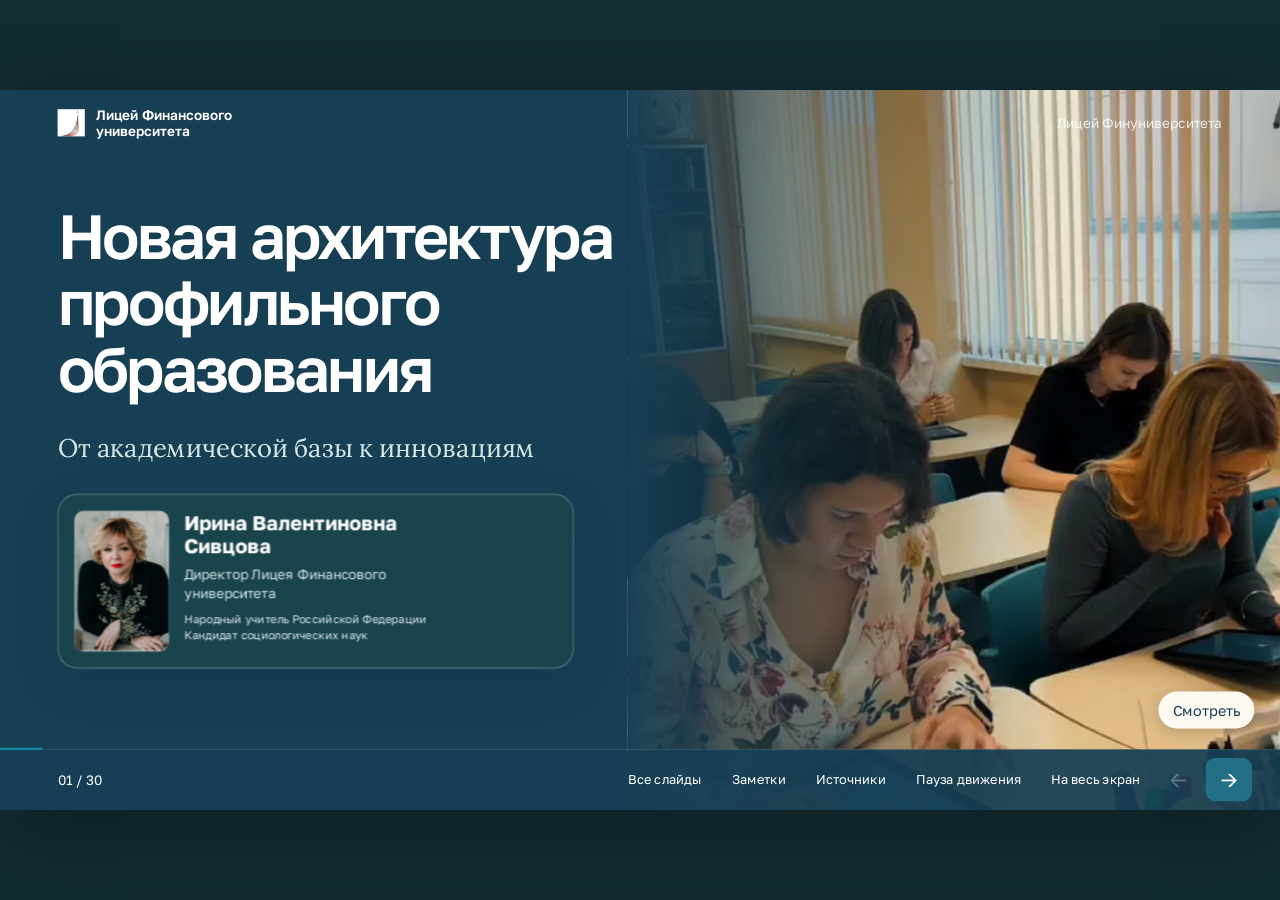
==== index.html @ c8d60b04 "Опубликовать презентацию лицея из 30 слайдов. Сборка описывает новую архитектуру профильного образов" ====
<!doctype html><html lang="ru"><head><meta charset="utf-8"><meta name="viewport" content="width=device-width,initial-scale=1"><meta name="theme-color" content="#1f6368"><meta name="description" content="Выступление Ирины Валентиновны Сивцовой о новой архитектуре профильного образования в Лицее Финансового университета."><title>Новая архитектура профильного образования · Лицей Финуниверситета</title><style>
@font-face{font-family:Golos;src:url(assets/fonts/font-01.woff) format('truetype');font-weight:400;font-display:swap}@font-face{font-family:Golos;src:url(assets/fonts/font-03.woff) format('truetype');font-weight:600;font-display:swap}@font-face{font-family:Golos;src:url(assets/fonts/font-04.woff) format('truetype');font-weight:700;font-display:swap}
:root{--ink:#173f54;--teal:#236f85;--aqua:#00a8a5;--light:#e9f6fa;--paper:#f5faff;--muted:#526d73;--yellow:#e6ed9c;--line:#c7dedf;--scale:1}*{box-sizing:border-box}html,body{margin:0;min-height:100%;background:#122d33;color:var(--ink);font-family:Golos,Arial,sans-serif}body{overflow:hidden}button,a{-webkit-tap-highlight-color:transparent}button{font:inherit;cursor:pointer}button:focus-visible,a:focus-visible{outline:4px solid #ed735b;outline-offset:5px}button{border:0}h1,h2,h3,p,figure{margin:0}h1,h2{font-weight:600;letter-spacing:-.045em;line-height:1.07}h1{font-size:78px}h2{font-size:57px;max-width:1400px}h3{font-size:31px;font-weight:600;line-height:1.18;letter-spacing:-.025em}p{font-size:25px;line-height:1.45}small{line-height:1.5}#stage{position:absolute;left:50%;top:50%;width:1600px;height:900px;transform:translate(-50%,-50%) scale(var(--scale));overflow:hidden;background:var(--paper);box-shadow:0 22px 100px #0005}.slide{position:absolute;inset:0;display:flex;flex-direction:column;padding:109px 72px 97px;background:var(--paper);visibility:hidden;opacity:0;transition:opacity .28s ease;pointer-events:none}.slide.active{visibility:visible;opacity:1;pointer-events:auto}.slide.dark{background:#173f54;color:white}.slide.dark p{color:#d6e8e8}.slide>header{margin-bottom:35px;flex-shrink:0}.slide-body{flex:1;min-height:0;display:flex;flex-direction:column;justify-content:center;gap:24px}.brandbar{position:absolute;top:0;left:0;right:0;height:82px;padding:20px 72px;display:flex;align-items:center;justify-content:space-between;z-index:4;pointer-events:none;color:var(--ink)}body.is-dark .brandbar{color:white}.brandname{display:flex;gap:14px;align-items:center;font-size:17px;font-weight:600}.brandname img{width:34px;height:45px;object-fit:contain}.brandbar .chapter{font-size:17px;opacity:.82}.bottom{position:absolute;bottom:0;left:0;right:0;z-index:4;padding:15px 35px 16px 72px;height:76px;display:flex;align-items:center;gap:10px;background:#f5fafff2;border-top:1px solid #c7dedf80;color:var(--ink)}body.is-dark .bottom{background:#173f54ed;color:white;border-color:#ffffff26}.bottom button{color:inherit;background:transparent;border-radius:12px;padding:11px 14px;font-size:16px;white-space:nowrap}.bottom button:hover{background:#236f8512}body.is-dark .bottom button:hover{background:#ffffff18}.bottom .counter{font-size:17px;margin-right:auto;min-width:105px}.arrow{font-size:27px!important;min-width:48px}.bottom .next{background:var(--teal);color:#fff;min-width:58px}.bottom .progress{position:absolute;top:-3px;left:0;height:3px;background:var(--aqua);transition:width .3s;width:0}.photo,.media{position:relative;overflow:hidden;min-width:0;background:#dae9e9;border-radius:24px;min-height:0}.photo img,.media video{width:100%;height:100%;object-fit:cover;display:block}.photo.contain img{object-fit:contain}.split{display:grid;grid-template-columns:1fr 1fr;gap:46px;flex:1;min-height:0;align-items:stretch}.split>.photo,.split>.media{min-height:320px}.explain{display:flex;flex-direction:column;justify-content:center;gap:28px}.explain>div{padding-left:24px;border-left:3px solid var(--aqua)}.explain b{font-size:29px;font-weight:600}.explain p{font-size:23px;margin-top:9px;color:var(--muted)}.dark .explain p{color:#d6e8e8}.lead{font-size:30px;line-height:1.4}.bottom-thesis{margin-top:14px;padding-top:22px;border-top:1px solid var(--line);font-size:26px}.dark .bottom-thesis{border-color:#ffffff40}.video-toggle{position:absolute;right:16px;bottom:16px;background:#fffef7f2;box-shadow:0 3px 18px #0003;padding:12px 18px;border-radius:30px;font-size:18px;color:#173f54;z-index:2}.media.portrait video{object-fit:contain;background:#102b32}.glass{background:#1b454be8;border:1px solid #ffffff60;box-shadow:0 18px 55px #001e2b26;color:white;backdrop-filter:blur(22px) saturate(130%);-webkit-backdrop-filter:blur(22px) saturate(130%)}@supports not (backdrop-filter:blur(1px)){.glass{background:#1b454b}}
.hero{padding-top:140px}.hero>header{position:relative;z-index:2;width:900px;pointer-events:none}.hero h1{max-width:850px}.hero .slide-body{position:static;display:block}.hero-layout{display:contents}.hero-copy{position:relative;z-index:2;max-width:780px}.hero-sub{font-size:31px;margin:0 0 33px}.hero-media{position:absolute;right:0;top:0;width:51%;height:100%;border-radius:0;z-index:0}.hero-media:after{content:'';position:absolute;inset:0;background:linear-gradient(90deg,#173f54 0%,#173f5480 25%,transparent 65%);pointer-events:none}.hero .speaker{position:relative;display:flex;gap:19px;padding:20px;border-radius:24px;width:620px;margin-top:25px}.speaker img{width:104px;height:155px;object-fit:cover;border-radius:12px}.speaker b{font-size:25px;line-height:1.18}.speaker p{font-size:17px;margin-top:8px;max-width:360px}.speaker small{font-size:14px;display:block;margin-top:8px;color:#e1eeee}.hero .video-toggle{bottom:102px;right:32px}.hero .brandbar{z-index:5}
.flow-svg{width:100%;overflow:visible;flex-shrink:0}.flow-node rect{fill:#e2f1f7;stroke:none}.flow-node text{fill:var(--ink);font-size:35px;font-weight:600}.flow-node .small{font-size:23px;font-weight:400}.trace{fill:none;stroke:var(--aqua);stroke-width:5;stroke-linecap:round;stroke-dasharray:1800;stroke-dashoffset:0}.active .trace{animation:draw 1.35s ease both}.active .flow-node{animation:node-on .55s both;animation-delay:calc(var(--i)*.12s)}.dark .flow-node rect{fill:#28575c}.dark .flow-node text{fill:#fff}.route .explain{flex-direction:row;gap:60px;margin-top:15px}.route .explain>div{flex:1}.foundation{display:flex;flex-direction:column;justify-content:center}.foundation-top{display:flex;gap:12px;align-items:flex-end}.foundation-top span{padding:38px 15px;background:#b5dcda;border-radius:18px 18px 0 0;flex:1;text-align:center;font-size:25px}.foundation-top span:nth-child(2){padding-top:80px;background:#62bcb8}.foundation-top span:nth-child(3){padding-top:125px;background:#236f85;color:white}.foundation-base{font-size:34px;background:var(--ink);color:white;padding:31px 24px;border-radius:0 0 18px 18px;text-align:center}.foundation p{padding:22px 0;font-size:23px}.architecture{display:grid;grid-template-columns:1fr 85px 1fr;align-items:center;flex:1}.architecture article{padding:40px;background:#e5f1f1;border-radius:30px;min-height:325px;display:flex;flex-direction:column;justify-content:center;gap:28px}.architecture article:last-child{background:#dcf1ed}.big-word{font-size:52px;font-weight:600}.bridge{font-size:64px;text-align:center;color:var(--aqua)}.mini-flow{display:flex;align-items:center;gap:15px;flex-wrap:wrap;font-size:24px}.mini-flow i{font-style:normal;color:var(--aqua)}.architecture p{font-size:23px}.principles{display:grid;grid-template-columns:repeat(4,1fr);gap:35px;flex:1;align-items:center}.principles article{padding-right:22px;border-right:1px solid var(--line);min-height:285px}.principles article:last-child{border:0}.principle-mark{font-size:65px;color:var(--aqua);display:block;margin-bottom:35px}.principles h3{font-size:29px}.principles p{font-size:23px;margin-top:20px}.classroom{display:flex;flex-direction:column;justify-content:center;align-items:center;background:#e3f2f8;border-radius:28px;padding:10px}.classroom svg{width:100%}.room-boundary{fill:none;stroke:#9bbec0;stroke-width:3}.board{stroke:#236f85;stroke-width:9;stroke-linecap:round}.desk{fill:#fff;stroke:#236f85;stroke-width:3;transition:transform 1s cubic-bezier(.3,0,.2,1)}.group-mode .d0{transform:translate(-60px,60px) rotate(-10deg);transform-origin:200px 100px}.group-mode .d1{transform:translate(140px,70px) rotate(10deg);transform-origin:360px 100px}.group-mode .d2{transform:translate(-50px,40px)}.group-mode .d3{transform:translate(-60px,10px)}.group-mode .d4{transform:translate(10px,0)}.group-mode .d5{transform:translate(40px,10px)}.group-mode .d6{transform:translate(70px,-20px)}.group-mode .d7{transform:translate(-50px,10px)}.group-mode .d8{transform:translate(50px,-50px)}.switch-layout{padding:14px 25px;background:var(--teal);color:#fff;border-radius:14px;font-size:20px;margin-bottom:16px}.profile-trio{display:grid;grid-template-columns:repeat(3,1fr);gap:0;flex:1}.profile-trio article{padding:25px 40px;border-left:1px solid #ffffff40;display:flex;flex-direction:column;gap:25px}.profile-trio article:first-child{border-left:0;padding-left:0}.profile-symbol{font-size:65px;color:var(--yellow)}.profile-trio h3{font-size:34px}.profile-trio p{font-size:24px}.economics{display:grid;grid-template-columns:.8fr 1.2fr;gap:65px;align-items:center;flex:1}.econ-core{width:380px;height:380px;border-radius:50%;background:var(--teal);color:white;display:flex;flex-direction:column;align-items:center;justify-content:center;font-size:48px;box-shadow:0 0 0 25px #e0f0ed,0 0 0 27px #a6ceca}.econ-core small{font-size:23px;margin-top:15px}.econ-list>div{display:grid;grid-template-columns:190px 1fr;border-bottom:1px solid var(--line);padding:25px 0;gap:20px}.econ-list b{font-size:30px;color:var(--teal)}.econ-list p{font-size:24px}.humanities{display:grid;grid-template-columns:1fr 1fr;gap:70px;flex:1;min-height:0}.photo-stack{position:relative;min-height:400px;padding-right:80px;padding-bottom:70px}.photo-stack>.photo{height:100%;min-height:300px}.photo-stack .inset{position:absolute;right:0;bottom:0;width:270px;height:210px;border:8px solid var(--paper);border-radius:22px}.photo-stack>.photo img{object-position:27% 50%}.steps{display:grid;grid-template-columns:repeat(3,1fr);gap:35px;flex:1;align-items:center}.step{position:relative;padding:30px 25px 30px 0;border-top:3px solid var(--aqua)}.step span{display:block;font-size:66px;color:var(--aqua);margin-bottom:25px;font-weight:600}.dark .step span{color:#68d9d0}.step h3{font-size:35px;margin-bottom:22px}.step p{font-size:25px;max-width:360px}.responsibility{background:#28575c;padding:25px;border-radius:18px;font-size:27px;display:flex;justify-content:space-around}.responsibility span{color:#81ddd4}.prototype{flex:1;display:flex;flex-direction:column;justify-content:center}.prototype svg{width:100%;max-height:330px}.prototype-node{fill:var(--light);stroke:var(--teal);stroke-width:4}.prototype-node path{fill:none}.prototype-labels{display:grid;grid-template-columns:repeat(3,1fr);text-align:center;gap:25px}.prototype-labels b{font-size:32px}.prototype-labels p{font-size:22px;margin-top:10px}.intersection{display:flex;flex-direction:column;justify-content:center;flex:1}.intersection-tracks{display:flex;justify-content:space-between;background:var(--teal);color:white;padding:27px 50px;border-radius:20px;font-size:28px}.intersection>svg{width:100%;height:120px}.intersection-results{display:grid;grid-template-columns:repeat(3,1fr);gap:40px}.intersection-results article{padding:28px;background:#e3f2f8;border-radius:22px}.intersection-results b{font-size:30px}.intersection-results p{font-size:24px;margin-top:15px}.varfin-strip{display:grid;grid-template-columns:.8fr 1.2fr 1fr;gap:25px;background:#e0f0ed;border-radius:20px;padding:25px;align-items:center}.varfin-strip b{font-size:26px}.varfin-strip p,.varfin-strip span{font-size:20px}.practice-grid{display:grid;grid-template-columns:1fr 1fr;gap:50px;flex:1;min-height:0}.practice-grid>div{display:grid;grid-template-columns:1fr 1fr;gap:0 30px;align-items:center}.practice-grid span{font-size:30px;padding:25px 0;border-bottom:1px solid var(--line)}.graduate{display:flex;flex-direction:column;justify-content:center}.graduate ul{list-style:none;padding:0;margin:20px 0 0}.graduate li{font-size:26px;padding:13px 0;border-bottom:1px solid var(--line)}.environment-scene{position:relative;flex:1;min-height:0}.environment-scene>img{height:100%;width:100%;object-fit:cover;border-radius:28px}.scene-caption{position:absolute;left:25px;bottom:25px;padding:28px 32px;border-radius:24px;max-width:780px}.scene-caption h3{font-size:37px}.scene-caption p{font-size:23px;margin-top:14px}.digital-surfaces{display:grid;grid-template-columns:1fr 250px 1fr;gap:25px;flex:1;min-height:0;align-items:stretch}.digital-surfaces figure{display:flex;gap:22px;align-items:center;background:#e8f2f2;border-radius:24px;padding:20px}.digital-surfaces img{height:100%;max-height:430px;width:210px;object-fit:contain;border-radius:12px}.digital-surfaces figcaption b{font-size:29px}.digital-surfaces figcaption p{font-size:22px;margin-top:15px}.surface-connector{display:flex;flex-direction:column;align-items:center;justify-content:center;text-align:center}.surface-connector span{font-size:27px}.surface-connector svg{width:130px;height:130px}.wide-media{grid-template-columns:1.28fr .72fr}.wide-media .media{min-height:350px}.wide-media .explain b{font-size:28px}.wide-media .explain p{font-size:23px}.room-photo{display:grid;grid-template-columns:1.5fr .5fr;gap:40px;flex:1;min-height:0}.room-photo .photo img{object-fit:contain;background:#e2eeee}.room-facts{display:flex;flex-direction:column;justify-content:space-around}.room-facts b{font-size:56px;color:var(--teal);font-weight:600}.room-facts p{font-size:23px;margin-top:8px}.transform-layout{display:grid;grid-template-columns:1fr 430px;gap:100px;flex:1;min-height:0}.transform-text{display:flex;flex-direction:column;justify-content:center}.position-diagram svg{width:100%;height:230px}.position-diagram path,.position-diagram rect{fill:none;stroke:#77dad1;stroke-width:5;stroke-linecap:round}.lift-monitor{transform:translateY(-10px)}.active .lift-monitor{animation:lift 2.5s .4s both}.transform-text h3{font-size:38px;margin:20px 0}.transform-text p{font-size:27px}.portrait{height:100%;max-height:100%;aspect-ratio:auto;justify-self:center;width:100%;min-height:0}.server-layout{display:grid;grid-template-columns:520px 1fr;gap:80px;align-items:center;flex:1;min-height:0}.server-layout>.photo{height:440px}.server-layout>.photo img{object-fit:contain;background:#dae7e8}.server-layout h3{font-size:40px;margin-bottom:20px}.server-layout p{font-size:26px}.server-schematic{display:flex;gap:20px;align-items:center;font-size:22px;background:#e1f1ef;padding:25px;border-radius:20px;margin:35px 0}.server-schematic i{font-style:normal;color:var(--aqua);font-size:30px}.cowork{display:grid;grid-template-columns:1.3fr .7fr;gap:35px;flex:1;min-height:0}.cowork-main .photo{height:100%}.cowork-side{display:flex;flex-direction:column;gap:20px}.cowork-side .photo{height:245px;flex-shrink:0}.cowork-side p{font-size:24px}.service-rows{display:flex;flex-direction:column;justify-content:center;flex:1}.service-rows article{display:grid;grid-template-columns:90px 1fr 225px;align-items:center;gap:30px;padding:28px 0;border-bottom:1px solid var(--line)}.service-sign{font-size:57px;color:var(--aqua)}.service-rows p{font-size:23px;margin-top:8px}.service-end{font-size:24px;color:var(--teal);text-align:right}.future{display:grid;grid-template-columns:1.15fr .85fr;gap:50px;align-items:center;flex:1;min-height:0}.future figure{height:100%;display:flex;flex-direction:column;gap:13px}.future img{width:100%;height:calc(100% - 38px);object-fit:contain;border-radius:24px;background:#e4eeee}.future figcaption{font-size:18px;color:var(--muted)}.future h3{font-size:42px;margin:20px 0}.future p{margin-bottom:30px;font-size:26px}.concept-label{display:inline-block;border-bottom:2px solid var(--aqua);padding-bottom:8px;font-size:21px}.concept-pair{display:grid;grid-template-columns:1.1fr 120px .8fr;gap:20px;flex:1;min-height:0}.concept-pair figure{display:flex;flex-direction:column;align-items:center;gap:15px;min-height:0}.concept-pair img{height:calc(100% - 52px);width:100%;object-fit:contain;border-radius:24px;background:#e5efef}.concept-pair figcaption{font-size:25px}.pair-arrow{display:flex;flex-direction:column;justify-content:center;text-align:center;font-size:66px;color:var(--aqua)}.pair-arrow small{font-size:18px;color:var(--muted)}.closing{display:flex;justify-content:space-between;gap:40px;margin-top:35px;align-items:flex-end}.closing>p{font-size:32px;max-width:900px}.closing>div{max-width:330px;font-size:24px}.closing span{display:block;font-size:18px;margin-top:13px;color:#b4d7d8}
dialog{border:0;border-radius:26px;padding:35px;width:min(1050px,92vw);max-height:86vh;color:var(--ink);background:#f5faff;box-shadow:0 30px 150px #0008}dialog::backdrop{background:#0a2429bb;backdrop-filter:blur(10px)}dialog h2{font-size:32px;margin:0 70px 25px 0;letter-spacing:-.02em}dialog p{font-size:20px;line-height:1.6}.close-dialog{position:absolute;right:20px;top:20px;background:#e0eeee;padding:10px 15px;border-radius:12px;font-size:17px}.overview-grid{display:grid;grid-template-columns:repeat(3,1fr);gap:12px}.overview-grid button{background:#e2eeee;text-align:left;border-radius:15px;padding:18px;color:var(--ink);min-height:110px;font-size:17px;line-height:1.3}.overview-grid button[aria-current=true]{background:var(--teal);color:white}.overview-grid small{display:block;margin-bottom:10px;opacity:.75}.source-list li{font-size:18px;margin:15px 0;line-height:1.5}.source-list a{color:var(--teal);text-decoration-thickness:1px;text-underline-offset:3px}.toast{position:fixed;left:50%;bottom:95px;transform:translateX(-50%);padding:15px 22px;background:#fff;color:var(--ink);box-shadow:0 8px 40px #0005;z-index:50;border-radius:14px;font-size:17px}.sr-only{position:absolute;width:1px;height:1px;overflow:hidden;clip-path:inset(50%)}@keyframes draw{from{stroke-dashoffset:1800}to{stroke-dashoffset:0}}@keyframes node-on{from{opacity:.25}to{opacity:1}}@keyframes lift{from{transform:translateY(35px)}to{transform:translateY(-35px)}}
@media(max-width:899px){html,body{background:var(--paper)}body{overflow:auto}#stage{position:relative;top:auto;left:auto;transform:none;width:100%;height:auto;min-height:100svh;box-shadow:none;overflow:visible}.slide{position:relative;display:none;min-height:100svh;padding:103px 22px 100px;visibility:visible;opacity:1;transition:none}.slide.active{display:flex}.slide>header{margin-bottom:28px}.slide-body{gap:25px;flex:1;min-height:0;justify-content:flex-start}h1{font-size:43px;line-height:1.08}h2{font-size:35px;line-height:1.12;letter-spacing:-.04em}h3{font-size:25px}p{font-size:19px}br{display:initial}.brandbar{height:76px;padding:16px 22px;position:absolute;gap:20px}.brandname{font-size:13px;gap:9px;max-width:260px}.brandname img{height:36px;width:28px}.brandbar .chapter{display:none}.bottom{position:fixed;height:70px;padding:9px 12px;gap:2px;bottom:0;background:#f5fafff5;backdrop-filter:blur(16px)}.bottom button{font-size:12px;padding:10px 8px;border-radius:8px}.bottom .counter{min-width:53px;font-size:12px}.bottom .arrow{font-size:24px!important;min-width:32px;padding:5px}.bottom .next{min-width:40px}.bottom .label-desktop{display:none}.bottom .full-btn{font-size:0;min-width:35px}.bottom .full-btn:before{content:'⛶';font-size:24px}.split,.wide-media,.humanities,.practice-grid,.room-photo,.transform-layout,.server-layout,.cowork,.future{grid-template-columns:1fr;gap:26px;flex:initial}.split>.photo,.split>.media{min-height:0;height:260px}.photo,.media{border-radius:19px}.photo img,.media video{object-fit:cover}.media .video-toggle{font-size:15px;right:12px;bottom:12px;padding:10px 14px}.explain{gap:23px}.explain>div{padding-left:17px}.explain b{font-size:23px}.explain p,.wide-media .explain p{font-size:18px;margin-top:7px}.bottom-thesis{font-size:20px;margin-top:8px;padding-top:18px}.hero{padding-top:108px;background:#173f54}.hero>header{width:auto;pointer-events:auto}.hero h1{font-size:41px}.hero .slide-body{display:flex}.hero-media{position:relative;top:auto;right:auto;width:100%;height:240px;order:-1;border-radius:20px}.hero-media:after{display:none}.hero-layout{display:contents}.hero-copy{max-width:none}.hero-sub{font-size:22px;margin:0}.hero .speaker{width:100%;padding:16px;gap:14px;margin-top:24px}.speaker img{width:76px;height:115px;flex-shrink:0}.speaker b{font-size:19px}.speaker p{font-size:14px}.speaker small{font-size:11px}.hero .video-toggle{bottom:12px;right:12px}.flow-svg{height:auto;margin:10px 0}.route .flow-svg,.final .flow-svg{display:none}.route .slide-body:before,.final .slide-body:before{content:'Академическая база\A ↓\A Выбор профиля и элективов\A ↓\A Собственный проект\A ↓\A Практика и развитие';white-space:pre-line;font-size:24px;line-height:1.7;background:#e2f1f7;color:var(--ink);padding:25px;border-radius:22px;text-align:center}.route .explain{flex-direction:column;gap:25px}.foundation-top span{font-size:16px;padding:25px 8px}.foundation-top span:nth-child(2){padding-top:45px}.foundation-top span:nth-child(3){padding-top:65px}.foundation-base{font-size:23px;padding:22px 15px}.foundation p{font-size:18px}.architecture{grid-template-columns:1fr;gap:15px}.architecture article{min-height:0;padding:25px;gap:20px}.big-word{font-size:34px}.bridge{font-size:35px;line-height:1}.mini-flow{font-size:18px;gap:10px}.architecture p{font-size:18px}.principles{grid-template-columns:1fr 1fr;gap:25px 20px}.principles article{min-height:0;padding:0;border:none}.principle-mark{font-size:45px;margin-bottom:15px}.principles h3{font-size:22px;overflow-wrap:anywhere}.principles p{font-size:17px;margin-top:12px}.classroom svg{height:235px}.switch-layout{font-size:16px;padding:12px 16px}.profile-trio{grid-template-columns:1fr;gap:25px}.profile-trio article,.profile-trio article:first-child{padding:0 0 25px;border:0;border-bottom:1px solid #ffffff40;gap:15px}.profile-symbol{font-size:44px}.profile-trio h3{font-size:28px}.profile-trio p{font-size:20px}.economics{grid-template-columns:1fr;gap:35px}.econ-core{width:240px;height:240px;font-size:34px;justify-self:center;margin:20px}.econ-core small{font-size:18px}.econ-list>div{grid-template-columns:1fr;padding:20px 0;gap:8px}.econ-list b{font-size:25px}.econ-list p{font-size:19px}.photo-stack{min-height:0;height:315px;padding-right:40px;padding-bottom:40px}.photo-stack>.photo{min-height:0}.photo-stack .inset{width:155px;height:130px;border-width:5px}.steps{grid-template-columns:1fr;gap:10px}.step{padding:20px 0;display:grid;grid-template-columns:62px 1fr;gap:10px}.step span{font-size:42px;margin:0;grid-row:1/3}.step h3{font-size:26px;margin:0}.step p{font-size:19px;grid-column:2}.responsibility{display:block;font-size:19px;line-height:1.7;padding:20px}.responsibility span{padding:0 5px}.prototype svg{height:200px}.prototype-labels{gap:12px}.prototype-labels b{font-size:18px}.prototype-labels p{font-size:14px}.intersection-tracks{padding:18px 12px;gap:10px;font-size:16px}.intersection-results{grid-template-columns:1fr;gap:15px}.intersection-results article{padding:22px}.intersection-results b{font-size:24px}.intersection-results p{font-size:19px;margin-top:9px}.intersection>svg{height:75px}.varfin-strip{grid-template-columns:1fr;padding:22px;gap:15px}.varfin-strip b{font-size:23px}.varfin-strip p,.varfin-strip span{font-size:18px}.practice-grid>div{gap:0 20px}.practice-grid span{font-size:22px;padding:20px 0}.practice-grid .photo{height:245px}.graduate li{font-size:20px}.environment-scene{min-height:520px}.environment-scene>img{height:520px;object-position:60%}.scene-caption{left:14px;right:14px;bottom:14px;padding:22px}.scene-caption h3{font-size:27px}.scene-caption p{font-size:19px}.digital-surfaces{grid-template-columns:1fr;gap:20px}.digital-surfaces figure{height:360px;gap:16px;padding:15px}.digital-surfaces img{width:48%;height:100%;max-height:none}.digital-surfaces figcaption b{font-size:23px}.digital-surfaces figcaption p{font-size:18px}.surface-connector{display:none}.wide-media .media{height:240px;min-height:0}.wide-media .explain b{font-size:24px}.room-photo .photo{height:290px}.room-facts{flex-direction:row;gap:20px;align-items:start}.room-facts>div{flex:1}.room-facts b{font-size:31px}.room-facts p{font-size:15px}.transform-layout{gap:20px}.transform-text{order:2}.transform-layout .portrait{height:auto;aspect-ratio:9/16;width:min(100%,330px);max-height:590px}.position-diagram svg{height:170px}.transform-text h3{font-size:27px;margin:10px 0}.transform-text p{font-size:20px}.server-layout>.photo{height:300px}.server-layout h3{font-size:29px}.server-layout p{font-size:20px}.server-schematic{font-size:15px;padding:18px;gap:10px;margin:25px 0}.server-schematic i{font-size:20px}.cowork-main .photo{height:260px}.cowork-side .photo{height:240px}.cowork-side p{font-size:20px}.service-rows article{grid-template-columns:45px 1fr;gap:15px;padding:24px 0}.service-sign{font-size:35px}.service-rows h3{font-size:24px}.service-rows p{font-size:18px}.service-end{display:none}.future figure{height:auto}.future img{height:270px}.future h3{font-size:30px}.future p{font-size:21px}.future figcaption{font-size:15px}.concept-label{font-size:17px}.concept-pair{grid-template-columns:1fr;gap:20px}.concept-pair img{height:280px}.concept-pair figure:last-child img{height:350px}.concept-pair figcaption{font-size:20px}.pair-arrow{font-size:36px;flex-direction:row;gap:15px;align-items:center}.pair-arrow small{font-size:16px}.closing{display:block;margin-top:15px}.closing>p{font-size:25px}.closing>div{font-size:21px;margin-top:35px}.closing span{font-size:16px}dialog{padding:26px 20px;max-height:85svh}dialog h2{font-size:27px;margin-bottom:25px;margin-right:35px}dialog p{font-size:17px}.close-dialog{font-size:0;padding:8px 12px}.close-dialog:before{content:'×';font-size:25px}.overview-grid{grid-template-columns:1fr 1fr;gap:10px}.overview-grid button{font-size:14px;padding:14px}.source-list{padding-left:20px}.source-list li{font-size:16px}.toast{width:90vw;text-align:center;bottom:85px;font-size:15px}}
@media(max-width:899px){.bottom{gap:2px}.bottom .counter{min-width:43px;font-size:11px}.bottom #sourceBtn{display:none}.bottom #overviewBtn{font-size:0;padding:10px 6px}.bottom #overviewBtn:before{content:'Слайды';font-size:12px}.bottom #notesBtn{font-size:0;padding:8px 6px}.bottom #notesBtn:before{content:'N';font-size:20px}.bottom #motion{font-size:0;padding:8px 6px;min-width:29px}.bottom #motion:before{content:'Ⅱ';font-size:20px}.bottom #motion[aria-pressed=true]:before{content:'▷'}.bottom .full-btn{min-width:29px;padding:8px 3px}.bottom .arrow{min-width:28px;padding:5px}.bottom .next{min-width:34px}}
.future{align-items:stretch}.future>div{align-self:center}.future figure{min-height:0}.future img{height:0;flex:1;min-height:0}.future figcaption{flex-shrink:0}.split>*,.server-layout>*,.room-facts>div{min-width:0}.prototype-labels{grid-template-columns:repeat(3,minmax(0,1fr))}
@media(max-width:899px){.room-facts p,.prototype-labels p{overflow-wrap:anywhere}.server-layout h3{overflow-wrap:anywhere}.server-schematic{display:grid;grid-template-columns:1fr;text-align:center;gap:8px}.future img{height:270px;flex:none}.future figure{height:auto}.future>div{align-self:auto}}
@media(prefers-reduced-motion:reduce){*,*:before,*:after{animation:none!important;transition:none!important;scroll-behavior:auto!important}.lift-monitor{transform:translateY(-35px)}}body.motion-paused *,body.motion-paused *:before,body.motion-paused *:after{animation-play-state:paused!important}@media print{html,body{background:#fff;overflow:visible}#stage{position:static;transform:none;width:1600px;height:auto;overflow:visible}.slide,.slide.active{position:relative;visibility:visible;opacity:1;display:flex;width:1600px;height:900px;break-after:page}.brandbar,.bottom,.video-toggle,dialog{display:none!important}.slide{padding:70px}video{display:none}.media{background-size:cover;background-position:center}.flow-node{opacity:1!important}.trace{stroke-dashoffset:0!important}}

@font-face{font-family:LoraAccent;src:url(assets/fonts/Lora.ttf) format('truetype');font-weight:400 700;font-display:swap}
.hero-sub,.econ-core,.final .closing>p{font-family:LoraAccent,Georgia,serif}.hero-sub{font-size:32px}.final .closing>p{font-size:35px;line-height:1.35}
@media(max-width:899px){.hero-sub{font-size:23px}.final .closing>p{font-size:27px}}
@media(min-width:900px){.transform-layout .portrait{position:absolute;right:72px;top:105px;bottom:95px;height:auto;width:410px;max-height:none}.slide:has(.transform-layout)>header{max-width:970px}}
.vr-document,.vr-example{display:flex;flex-direction:column;gap:20px;min-height:0}.vr-document .media{flex:1;min-height:0}.vr-document>p{font-size:23px}.vr-example{justify-content:center}.vr-example .photo{height:245px;flex-shrink:0}.vr-example h3{font-size:32px}.vr-example>p{font-size:23px}
@media(min-width:900px){.ted-stage .split{grid-template-columns:.72fr 1.28fr}.ted-stage .media{order:2}.ted-stage .explain{order:1}}
@media(max-width:899px){.vr-document .media{height:240px;flex:none}.vr-example .photo{height:200px}.vr-document>p,.vr-example>p{font-size:19px}.vr-example h3{font-size:26px}}
:root{--aqua:#1283a1}
@media(max-width:899px){.principles{grid-template-columns:1fr;gap:22px}.principles article{display:grid;grid-template-columns:48px minmax(0,1fr);gap:8px 16px}.principle-mark{grid-row:1/3;font-size:40px;margin:0}.principles h3{font-size:25px;overflow-wrap:normal}.principles p{grid-column:2;margin:0;font-size:18px}}
.group-mode .d0{transform:translate(-60px,40px)}.group-mode .d1{transform:translate(-110px,40px)}.group-mode .d2{transform:translate(-30px,40px)}.group-mode .d3{transform:translate(-5px,5px)}.group-mode .d4{transform:translate(240px,-70px)}.group-mode .d5{transform:translate(25px,5px)}.group-mode .d6{transform:translate(130px,-25px)}.group-mode .d7{transform:translate(80px,-25px)}.group-mode .d8{transform:translate(-135px,45px)}
@keyframes rise-base{from{transform:scaleY(.3)}to{transform:scaleY(1)}}
.active .foundation-top span{animation:rise-base .75s cubic-bezier(.2,.7,.2,1) both;transform-origin:bottom}.active .foundation-top span:nth-child(2){animation-delay:.15s}.active .foundation-top span:nth-child(3){animation-delay:.3s}
.profile-trio article:nth-child(2) .profile-symbol{color:#ffb1a4}.profile-trio article:nth-child(3) .profile-symbol{color:#7ce1d8}.final .flow-node:last-child rect{fill:#e6ed9c}.final .flow-node:last-child text{fill:#173f54}.bottom button:disabled{opacity:.3;cursor:default}
.source-in-notes{background:#236f85;color:white;padding:13px 20px;border-radius:12px;font-size:17px;margin-top:25px}
@media(min-width:900px){.digital-surfaces figure{background:none;padding:0;flex-direction:column;align-items:center;gap:15px}.digital-surfaces img{height:355px;max-height:355px;width:100%;flex-shrink:0}.digital-surfaces figcaption{text-align:center;max-width:430px}.digital-surfaces figcaption p{margin-top:9px}}

.hero .speaker img{width:118px;height:176px;object-fit:contain;background:#dbe6e7;border-radius:12px}.hero .speaker{width:645px}.hero .speaker small{font-size:14px}
.mobile-flow{display:none}.contour{width:32px;height:32px;fill:none;stroke:currentColor;stroke-width:1.75;stroke-linecap:round;stroke-linejoin:round;flex-shrink:0}
.principles{align-items:stretch;gap:28px}.principles article{display:flex;flex-direction:column;justify-content:center;border:0;padding:12px 20px 15px 0;position:relative}.principles article:after{content:'';position:absolute;bottom:-18px;left:28px;width:2px;height:22px;background:#8dbfc9}.principles-base{padding:21px 28px;background:#e2f3f7;border-top:3px solid #236f85;font-size:27px;text-align:center;color:#173f54}.principles .principle-mark{margin-bottom:22px;color:#236f85}.service-sign{color:#236f85}
.proto-chain{display:grid;grid-template-columns:repeat(3,minmax(0,1fr));gap:35px;flex:1;align-items:center;position:relative}.proto-chain:before{content:'';position:absolute;top:calc(50% - 46px);left:16%;right:16%;height:4px;background:#1283a1;z-index:0}.proto-chain article{position:relative;text-align:center}.proto-chain svg{height:265px;width:100%;max-width:290px;fill:#f5faff;stroke:#236f85;stroke-width:4;display:block;margin:0 auto 14px}.proto-chain svg path{fill:none}.proto-chain h3{font-size:33px}.proto-chain p{font-size:23px;margin-top:12px}.active .proto-chain:before{transform-origin:left;animation:chain-connect .9s ease both}@keyframes chain-connect{from{transform:scaleX(0)}to{transform:scaleX(1)}}
.social-proof{display:grid;grid-template-columns:38px 1fr 170px;gap:20px;align-items:center;background:#e2f3f7;padding:20px 24px;border-radius:20px}.social-proof .contour{color:#236f85}.social-proof h3{font-size:26px}.social-proof p{font-size:20px;margin-top:7px}.social-proof>span{font-size:23px;color:#236f85}
.surface-panorama{display:grid;grid-template-columns:1fr 1fr;gap:60px;flex:1;min-height:0}.led-panel{display:grid;grid-template-columns:270px 1fr;align-items:center;gap:25px;min-height:0}.led-panel>img{width:100%;height:425px;object-fit:contain}.surface-panorama h3{font-size:30px}.surface-panorama p{font-size:23px;margin-top:16px}.mirror-panel{display:grid;grid-template-columns:180px minmax(0,1fr);gap:25px;align-items:center;min-height:0}.mirror-whole{width:100%;height:425px;object-fit:contain}.mirror-crop{width:100%;height:220px;object-fit:cover;object-position:50% 45%;border-radius:18px;margin-bottom:19px}.surface-line{font-size:23px;display:flex;justify-content:center;gap:27px;align-items:center;padding-top:15px;border-top:1px solid #c7dedf}.surface-line span{color:#236f85}
.cross-map{flex:1;display:flex;flex-direction:column;justify-content:center}.cross-disciplines{display:grid;grid-template-columns:repeat(3,minmax(0,1fr));gap:30px;font-size:31px;text-align:center;color:#236f85}.cross-lines{width:100%;height:150px;overflow:visible}.cross-lines path{fill:none;stroke:#a9cbd5;stroke-width:3}.cross-map[data-example="0"] .example-0 path,.cross-map[data-example="1"] .example-1 path,.cross-map[data-example="2"] .example-2 path{stroke:#236f85;stroke-width:5}.cross-examples{display:grid;grid-template-columns:repeat(3,minmax(0,1fr));gap:25px}.cross-examples button{background:#e2f3f7;color:#173f54;border:2px solid transparent;padding:25px;text-align:left;border-radius:22px}.cross-examples button.selected{border-color:#236f85;background:#d1ebf1}.cross-examples b{display:block;font-size:30px;font-weight:600}.cross-examples span{display:block;font-size:24px;line-height:1.4;margin-top:17px}
.position-diagram .lift-monitor{animation:none!important;transform:translateY(-35px)}
.concept-switch{font-size:65px;color:#236f85;background:transparent;line-height:1.1;border-radius:14px}.concept-pair.focus-open figure:first-child{opacity:.62}.concept-pair.focus-open figure:last-child{filter:drop-shadow(0 0 7px #1283a144)}.concept-pair figure{transition:opacity .3s ease,filter .3s ease}
@media(max-width:899px){.hero .speaker{width:100%}.hero .speaker img{width:86px;height:128px}.hero .speaker small{font-size:11px}.route .slide-body:before,.final .slide-body:before{content:none;display:none}.mobile-flow{display:flex;flex-direction:column;gap:16px;list-style:none;padding:0;margin:0}.mobile-flow li{padding:16px 20px;border-radius:17px;background:#e2f3f7;color:#173f54;position:relative}.mobile-flow li+li:before{content:'↓';position:absolute;top:-20px;left:50%;color:#236f85;font-size:20px}.mobile-flow b{display:block;font-size:23px;font-weight:600}.mobile-flow span{display:block;font-size:18px;line-height:1.35;margin-top:4px}.final .mobile-flow li:last-child{background:#e6ed9c}.final .closing{margin-top:8px}.principles article{display:grid;grid-template-columns:48px minmax(0,1fr);justify-content:initial;padding:0;gap:8px 16px}.principles article:after{display:none}.principles-base{font-size:21px;padding:20px}.principles .principle-mark{margin:0}.proto-chain{grid-template-columns:1fr;gap:25px;flex:initial}.proto-chain:before{left:47px;right:auto;top:60px;bottom:60px;width:3px;height:auto}.proto-chain article{display:grid;grid-template-columns:96px minmax(0,1fr);align-items:center;text-align:left;gap:18px}.proto-chain svg{height:96px;width:96px;margin:0}.proto-chain h3{font-size:25px}.proto-chain p{font-size:18px;margin-top:8px;overflow-wrap:normal}.social-proof{grid-template-columns:30px minmax(0,1fr);padding:20px;gap:14px}.social-proof>span{grid-column:2;font-size:18px}.social-proof h3{font-size:23px}.social-proof p{font-size:18px}.social-proof .contour{width:26px;height:26px}.surface-panorama{grid-template-columns:1fr;gap:32px}.led-panel{grid-template-columns:135px minmax(0,1fr);gap:18px}.led-panel>img{height:280px}.surface-panorama h3{font-size:24px}.surface-panorama p{font-size:18px;margin-top:10px}.mirror-panel{grid-template-columns:125px minmax(0,1fr);gap:18px}.mirror-whole{height:340px}.mirror-crop{height:190px;border-radius:14px;margin-bottom:15px}.surface-line{font-size:18px;gap:10px;flex-wrap:wrap;line-height:1.4}.cross-disciplines{font-size:18px;gap:10px}.cross-lines{height:95px}.cross-examples{grid-template-columns:1fr;gap:15px}.cross-examples button{padding:20px}.cross-examples b{font-size:24px}.cross-examples span{font-size:19px;margin-top:9px}.concept-switch{font-size:40px}}
</style></head><body><svg aria-hidden="true" style="display:none" xmlns="http://www.w3.org/2000/svg" fill="none" stroke="currentColor" stroke-width="1.75" stroke-linecap="round" stroke-linejoin="round">
  <symbol id="i-headset" viewBox="0 0 24 24"><path d="M4 13v-1a8 8 0 0 1 16 0v1"/><rect x="3" y="13" width="4" height="6" rx="1.5"/><rect x="17" y="13" width="4" height="6" rx="1.5"/></symbol>
  <symbol id="i-pen" viewBox="0 0 24 24"><path d="M4 20l1.2-4.2L16.5 4.5a2 2 0 0 1 2.8 0l.2.2a2 2 0 0 1 0 2.8L8.2 18.8z"/><path d="M13.8 7.2l3 3"/></symbol>
  <symbol id="i-path" viewBox="0 0 24 24"><circle cx="6" cy="6" r="2"/><circle cx="18" cy="18" r="2"/><path d="M8 7c6 0 2 10 8 10"/></symbol>
  <symbol id="i-dialogue" viewBox="0 0 24 24"><path d="M5 16.5V7.5A2.5 2.5 0 0 1 7.5 5h9A2.5 2.5 0 0 1 19 7.5v6A2.5 2.5 0 0 1 16.5 16H9z"/></symbol>
  <symbol id="i-cube" viewBox="0 0 24 24"><path d="M12 3.5l8 4.5v8L12 20.5 4 16V8z"/><path d="M12 12.2L4 8M12 12.2l8-4.2M12 12.2v8.3"/></symbol>
  <symbol id="i-monitor" viewBox="0 0 24 24"><rect x="4" y="5" width="16" height="11" rx="1.5"/><path d="M8 20h8M12 16v4"/></symbol>
  <symbol id="i-people" viewBox="0 0 24 24"><circle cx="8" cy="9" r="2.2"/><circle cx="16" cy="9" r="2.2"/><path d="M4.5 18.5c.6-2.4 2.2-3.5 3.5-3.5s2.9 1.1 3.5 3.5M12.5 18.5c.6-2.4 2.2-3.5 3.5-3.5s2.9 1.1 3.5 3.5"/></symbol>
  <symbol id="i-layers" viewBox="0 0 24 24"><path d="M12 4l8 4-8 4-8-4z"/><path d="M4 12l8 4 8-4"/><path d="M4 16l8 4 8-4"/></symbol>
</svg>
<main id="stage" aria-label="Презентация Лицея Финансового университета"><div class="brandbar"><div class="brandname"><img src="assets/brand/lyceum-symbol.png" alt=""><span>Лицей Финансового<br>университета</span></div><span class="chapter" id="chapter"></span></div><section class="slide hero dark" id="slide-1" data-chapter="Лицей Финуниверситета" data-notes="Основная идея выступления: новая архитектура профильного образования в Лицее Финансового университета строится как переход от прочной академической базы к осознанной профессиональной траектории и инновационной практике. Ключевая формулировка: «Наша задача — не просто помочь школьнику выбрать профиль. Мы создаём образовательную среду, в которой он может проверить свои интересы на практике, приобрести востребованные навыки и увидеть связь между знаниями, профессией и реальными задачами общества и экономики». Профильное обучение не отменяет фундаментальности образования, а делает её более осмысленной и прикладной «Однако фундамент становится по-настоящему ценным тогда, когда ученик понимает, где и как он может его применить. Эту связь обеспечивают профильные элективные курсы» " data-sources="1, 2, 3" aria-label="Слайд 1: Новая архитектура профильного образования"><header><h1>Новая архитектура<br>профильного<br>образования</h1></header><div class="slide-body"><div class="hero-layout"><div class="hero-copy"><p class="hero-sub">От академической базы к инновациям</p><div class="speaker glass"><img class="" src="assets/photos/director-sivtsova.webp" alt="Ирина Валентиновна Сивцова — фотография, предоставленная пользователем" decoding="async"><div><b>Ирина Валентиновна<br>Сивцова</b><p>Директор Лицея Финансового университета</p><small>Народный учитель Российской Федерации<br>Кандидат социологических наук</small></div></div></div><figure class="media hero-media"><video muted playsinline preload="none" loop poster="assets/photos/learning-poster.webp" data-src="assets/video/learning.mp4" aria-label="Лицеисты работают с цифровыми учебными материалами"></video><button class="video-toggle" type="button" aria-label="Воспроизвести видео">Смотреть</button></figure></div></div></section><section class="slide route" id="slide-2" data-chapter="Замысел" data-notes="Основная идея выступления: новая архитектура профильного образования в Лицее Финансового университета строится как переход от прочной академической базы к осознанной профессиональной траектории и инновационной практике. Ключевая формулировка: «Наша задача — не просто помочь школьнику выбрать профиль. Мы создаём образовательную среду, в которой он может проверить свои интересы на практике, приобрести востребованные навыки и увидеть связь между знаниями, профессией и реальными задачами общества и экономики». Профильное обучение не отменяет фундаментальности образования, а делает её более осмысленной и прикладной «Однако фундамент становится по-настоящему ценным тогда, когда ученик понимает, где и как он может его применить. Эту связь обеспечивают профильные элективные курсы» Новая архитектура школьного образования — это переход от жесткой линейной си-стемы («школа — диплом — профессия») к мультивариативной образовательной эко-системе, где фундаментальная академическая база сочетается с технологическими ин-новациями, проектной деятельностью и развитием личности ребенка. " data-sources="1" aria-label="Слайд 2: Выбрать профиль. Проверить себя в деле."><header><h2>Выбрать профиль.<br>Проверить себя в деле.</h2></header><div class="slide-body"><svg class="flow-svg" viewBox="-4 0 1410 275" role="img" aria-label="Знания → Выбор → Свой проект → Практика"><path class="trace" d="M310.0,135 H363.3333333333333"/><g class="flow-node" style="--i:0"><rect x="0.0" y="35" width="310" height="200" rx="26"/><text x="28.0" y="109">Знания</text><text class="small" x="28.0" y="156">Академическая база</text></g><path class="trace" d="M673.3333333333333,135 H726.6666666666666"/><g class="flow-node" style="--i:1"><rect x="363.3333333333333" y="35" width="310" height="200" rx="26"/><text x="391.3333333333333" y="109">Выбор</text><text class="small" x="391.3333333333333" y="156">Профиль и элективы</text></g><path class="trace" d="M1036.6666666666665,135 H1089.9999999999998"/><g class="flow-node" style="--i:2"><rect x="726.6666666666666" y="35" width="310" height="200" rx="26"/><text x="754.6666666666666" y="109">Свой проект</text><text class="small" x="754.6666666666666" y="156">Проверка интереса</text></g><g class="flow-node" style="--i:3"><rect x="1090.0" y="35" width="310" height="200" rx="26"/><text x="1118.0" y="109">Практика</text><text class="small" x="1118.0" y="156">Решение реальной задачи</text></g></svg><ol class="mobile-flow"><li><b>Знания</b><span>Академическая база</span></li><li><b>Выбор</b><span>Профиль и элективы</span></li><li><b>Свой проект</b><span>Проверка интереса</span></li><li><b>Практика</b><span>Решение реальной задачи</span></li></ol><div class="explain"><div><b>Интерес становится опытом</b><p>Ученик пробует, сравнивает и понимает, что ему близко.</p></div><div><b>Опыт помогает выбрать</b><p>Траектория складывается из собственных решений.</p></div></div></div></section><section class="slide " id="slide-3" data-chapter="Академическая база" data-notes="Профильное обучение не отменяет фундаментальности образования, а делает её более осмысленной и прикладной «Однако фундамент становится по-настоящему ценным тогда, когда ученик понимает, где и как он может его применить. Эту связь обеспечивают профильные элективные курсы» Новая архитектура школьного образования — это переход от жесткой линейной си-стемы («школа — диплом — профессия») к мультивариативной образовательной эко-системе, где фундаментальная академическая база сочетается с технологическими ин-новациями, проектной деятельностью и развитием личности ребенка. " data-sources="1, 3" aria-label="Слайд 3: Фундамент, у которого появляется применение"><header><h2>Фундамент, у которого<br>появляется применение</h2></header><div class="slide-body"><div class="split"><div class="foundation"><div class="foundation-top"><span>Элективы</span><span>Исследование</span><span>Проект</span></div><div class="foundation-base">Фундаментальные знания</div><p>Понять → применить → осмыслить</p></div><figure class="photo "><img class="" src="assets/photos/learning-group.webp" alt="Работа лицеистов на уроке" decoding="async"></figure></div></div></section><section class="slide " id="slide-4" data-chapter="Образовательная модель" data-notes="Новая архитектура школьного образования — это переход от жесткой линейной си-стемы («школа — диплом — профессия») к мультивариативной образовательной эко-системе, где фундаментальная академическая база сочетается с технологическими ин-новациями, проектной деятельностью и развитием личности ребенка. В этой концепции под «архитектурой» понимается как изменение самой структуры обучения (моделей, траекторий), так и трансформация физических пространств (ди-зайна зданий и классов), которые напрямую влияют на учебный процесс. 1. Концептуальная архитектура: Смена образовательной модели Современный подход переосмысляет то, как строятся учебные треки. Вместо одинако-вой для всех программы внедряются гибкие форматы: • Образование как пазл: Традиционная линейная модель уступает место непрерывному обучению (lifelong learning). Образовательный маршрут превращается в конструктор, который человек собирает в течение всей жизни. • Междисциплинарность: Знания больше не делятся строго по учебным предметам. Обучение строится вокруг сквозных проектов на стыке биологии, робототехники, IT и гуманитарных наук. • Инновационная инфраструктура: Включение школьников в реальную исследователь-скую деятельность. • Использование ИИ и автоматизации: наряду с классическими уроками в мировую практику внедряются адаптивные ИИ-тьюторы, которые помогают персонализировать нагрузку под каждого ребенка.  2. Физическая архитектура: Пространство, определяющее сознание Современные школы уходят от концепции «коридор-коробка» советского или типово-го индустриального образца. Пространство становится соучастником образовательного процесса: " data-sources="1" aria-label="Слайд 4: Две архитектуры. Одна образовательная задача."><header><h2>Две архитектуры.<br>Одна образовательная задача.</h2></header><div class="slide-body"><div class="architecture"><article><span class="big-word">Содержание</span><div class="mini-flow"><span>Предмет</span><i>→</i><span>Электив</span><i>→</i><span>Проект</span></div><p>Как ученик собирает собственный маршрут</p></article><div class="bridge">+</div><article><span class="big-word">Пространство</span><div class="mini-flow"><span>Класс</span><i>→</i><span>Команда</span><i>→</i><span>Лаборатория</span></div><p>Где он пробует, обсуждает и создает</p></article></div><p class="bottom-thesis">Маршрут может меняться — академическая опора остается.</p></div></section><section class="slide " id="slide-5" data-chapter="Принципы" data-notes="1. Концептуальная архитектура: Смена образовательной модели Современный подход переосмысляет то, как строятся учебные треки. Вместо одинако-вой для всех программы внедряются гибкие форматы: • Образование как пазл: Традиционная линейная модель уступает место непрерывному обучению (lifelong learning). Образовательный маршрут превращается в конструктор, который человек собирает в течение всей жизни. • Междисциплинарность: Знания больше не делятся строго по учебным предметам. Обучение строится вокруг сквозных проектов на стыке биологии, робототехники, IT и гуманитарных наук. • Инновационная инфраструктура: Включение школьников в реальную исследователь-скую деятельность. • Использование ИИ и автоматизации: наряду с классическими уроками в мировую практику внедряются адаптивные ИИ-тьюторы, которые помогают персонализировать нагрузку под каждого ребенка. " data-sources="1" aria-label="Слайд 5: Образовательный маршрут как конструктор"><header><h2>Образовательный маршрут<br>как конструктор</h2></header><div class="slide-body"><div class="principles"><article><span class="principle-mark">↗</span><h3>Непрерывность</h3><p>Выбор не заканчивается выпуском из школы.</p></article><article><span class="principle-mark">⋈</span><h3>Связь дисциплин</h3><p>Сквозная задача связывает разные предметы.</p></article><article><span class="principle-mark">⌕</span><h3>Исследование</h3><p>Ученик проверяет идею и работает с данными.</p></article><article><span class="principle-mark">◎</span><h3>Персонализация</h3><p>Цифровые инструменты помогают учитывать различия.</p></article></div><div class="principles-base">Собственная образовательная траектория</div></div></section><section class="slide " id="slide-6" data-chapter="Пространство" data-notes=" 2. Физическая архитектура: Пространство, определяющее сознание Современные школы уходят от концепции «коридор-коробка» советского или типово-го индустриального образца. Пространство становится соучастником образовательного процесса: КритерийТрадиционная школаНовая архитектурная концепция Организация классовСтрогие ряды парт, закрепленные кабинеты.Трансформируемые пространства со сдвижными перегородками и мобильной мебелью. Коридоры и рекреацииУзкие транзитные зоны только для прохода и дежурства. Широкие многосветные атриумы и медиатеки для общения, групповой работы и отдыха. ОткрытостьГлухие стены, изолированность от внешнего мира.Прозрачные стены (остекление), способствующие психологическому комфорту и снижению уровня буллинга. ЭкологичностьСтандартные отделочные материалы.«Зеленая» архитектура: энергоэффективность, микроклимат, обилие естественного света и экологичные материалы. " data-sources="1" aria-label="Слайд 6: Аудитория меняется вместе с задачей"><header><h2>Аудитория меняется<br>вместе с задачей</h2></header><div class="slide-body"><div class="split"><div class="classroom"><svg viewBox="0 0 720 440" role="img" aria-label="Схема перехода от рядов парт к работе небольшими группами"><rect class="room-boundary" x="30" y="25" width="660" height="380" rx="28"/><path class="board" d="M250 50H470"/><rect class="desk d0" x="150" y="75" width="95" height="58" rx="10"/><rect class="desk d1" x="310" y="75" width="95" height="58" rx="10"/><rect class="desk d2" x="470" y="75" width="95" height="58" rx="10"/><rect class="desk d3" x="150" y="185" width="95" height="58" rx="10"/><rect class="desk d4" x="310" y="185" width="95" height="58" rx="10"/><rect class="desk d5" x="470" y="185" width="95" height="58" rx="10"/><rect class="desk d6" x="150" y="295" width="95" height="58" rx="10"/><rect class="desk d7" x="310" y="295" width="95" height="58" rx="10"/><rect class="desk d8" x="470" y="295" width="95" height="58" rx="10"/></svg><button type="button" class="switch-layout">Показать работу в группах</button></div><div class="explain"><div><b>Мобильная мебель</b><p>От общего объяснения — к совместному решению.</p></div><div><b>Рекреации</b><p>Место для общения, самостоятельной работы и отдыха.</p></div><div><b>Свет и открытость</b><p>Понятная навигация, комфорт и связь пространств.</p></div></div></div></div></section><section class="slide " id="slide-7" data-chapter="Человек в среде" data-notes="3. Социальная миссия: Борьба с выгоранием и травлей Архитектурные изменения направлены не только на эстетику, но и на решение глубоких психологических проблем: 1. Профилактика буллинга: Продуманное зонирование, отсутствие темных закоулков и «прозрачность» общих зон (включая правильную планировку санузлов и рекреаций) заметно снижают уровень агрессии среди подростков. 2. Забота об учителях: В новых школах проектируются полноценные лаундж-зоны и коворкинги для педагогов, помогающие бороться с профессиональным выгоранием. Главный вывод новой архитектуры образования: школьная среда должна учить гибкости. Если пространство вокруг ребенка может меняться под его задачи за пару минут, то и его мышление становится более адаптивным, креативным и готовым к вызовам технологического будущего. Пространственная открытость рассматривается как поддерживающий фактор, а не доказанный способ устранить травлю или выгорание." data-sources="1, 3" aria-label="Слайд 7: Школа должна поддерживать человека"><header><h2>Школа должна<br>поддерживать человека</h2></header><div class="slide-body"><div class="split"><figure class="photo "><img class="" src="assets/photos/mentor.webp" alt="Педагог помогает ученице работать с учебным заданием" decoding="async"></figure><div class="explain"><div><b>Ученик</b><p>Условия для безопасного общения и сотрудничества.</p></div><div><b>Педагог</b><p>Возможность работать, обсуждать и восстанавливаться.</p></div><div><b>Общая задача</b><p>Забота о среде вместе с педагогической и психологической работой.</p></div></div></div></div></section><section class="slide dark" id="slide-8" data-chapter="Профильный выбор" data-notes="Социально-экономический профиль: представить социально-экономический блок как пространство, где школьники изучают экономику не изолированно, а в связи с обществом, рынком, правом, коммуникациями и предпринимательством. «Экономика на английском языке»: освоение базовых экономических моделей и терминологии; чтение аутентичных материалов; подготовка к международной академической и профессиональной среде. «Экономическая социология»: понимание того, как социальные нормы, потребительское поведение, финансовые привычки и цифровизация меняют экономику; развитие умения видеть за цифрами реальные мотивы и действия людей. «Основы налоговой грамотности» — ответственное финансовое поведение, знание прав и обязанностей налогоплательщик. «Основы предпринимательской деятельности» — от идеи и правовых основ до бизнес-плана и собственного проекта. «Деловая коммуникация» — переговоры, самопрезентация, деловой этикет, решение конфликтов; «Основы современного пиара и рекламной деятельности» — создание имиджа, рекламные стратегии, цифровая коммуникация с аудиторией. «Деловой английский язык» — переписка, переговоры и презентации в финансово-экономической сфере. Ключевая мысль: «Экономическое образование сегодня — это не только знание рынка, финансов и налогов. Это умение понимать человека, видеть общественные последствия решений, ясно говорить о своих идеях и превращать замысел в жизнеспособный проект». Гуманитарный профиль: культура, язык и гражданская зрелость. Гуманитарное направление развивает качества, без которых невозможны ни лидерство, ни успешная профессиональная коммуникация: эмпатию, аргументацию, культурную грамотность и ответственность. «Зарубежная литература»: анализ ключевых идей, мотивов и художественных направлений XX века; развитие навыка вдумчивого чтения и интерпретации сложного текста.«Политической социологии»: понимание общественных институтов, политического поведения, электоральных процессов и общественного мнения; формирование грамотной гражданской позиции и устойчивости к манипуляциям. «Языковой практикум» как пространство интенсивного преодоления языкового барьера через ролевые игры, симуляции и реальные коммуникативные ситуации.  Связать гуманитарный блок с курсами делового английского, PR и коммуникации: современные профессионалы должны не только владеть знаниями, но и уметь объяснять, убеждать, слушать и вести диалог.  Ключевая мысль: «В эпоху технологий особенно ценным становится человеческое: способность понимать другого, работать с текстом и смыслом, вести честный диалог и принимать ответственные решения».  Технологический профиль: от ИИ-грамотности к созданию решений. Представить технологическое направление как ответ на быстрое изменение рынка труда и цифровой среды. Последовательно показать образовательную траекторию: «Введение в ИИ-грамотность» — понимание принципов работы генеративного ИИ, его возможностей, ограничений, этических и правовых аспектов. «Вайбкодинг и разработка ИИ-агентов» — создание прикладных цифровых решений и автоматизация задач через взаимодействие с ИИ. «Проектная деятельность в сфере ИИ» — применение знаний для разработки прототипов, аналитических продуктов и цифровых сервисов. «Инженерный практикум» — конструирование, 3D-печать, техническая механика и начальная робототехника; «3D-моделирование» — цифровое прототипирование, работа с формой, текстурами и визуализацией. Подчеркнуть важный принцип: технологическое образование — это не обучение «нажатию кнопок», а развитие инженерного мышления, умения формулировать задачу, проверять результат и оценивать последствия применения технологий. Ключевая формулировка: «Мы хотим, чтобы наши ученики не были только пользователями технологий. Они должны становиться авторами решений: понимать задачу, задавать правильные вопросы искусственному интеллекту, создавать прототипы и нести ответственность за результат». " data-sources="1, 4" aria-label="Слайд 8: Три профиля. Множество сочетаний."><header><h2>Три профиля.<br>Множество сочетаний.</h2></header><div class="slide-body"><div class="profile-trio"><article><div class="profile-symbol">₽</div><h3>Экономика<br>и управление бизнесом</h3><p>Общество, рынок, право<br>и предпринимательство</p></article><article><div class="profile-symbol">Аа</div><h3>Социальные науки<br>и лингвистика</h3><p>Культура, язык<br>и гражданская зрелость</p></article><article><div class="profile-symbol">⌘</div><h3>Инженерия<br>данных</h3><p>ИИ-грамотность, разработка<br>и инженерное мышление</p></article></div><p class="bottom-thesis">Элективы соединяют интересы за границами профиля.</p></div></section><section class="slide " id="slide-9" data-chapter="Экономика и управление бизнесом" data-notes="Социально-экономический профиль: представить социально-экономический блок как пространство, где школьники изучают экономику не изолированно, а в связи с обществом, рынком, правом, коммуникациями и предпринимательством. «Экономика на английском языке»: освоение базовых экономических моделей и терминологии; чтение аутентичных материалов; подготовка к международной академической и профессиональной среде. «Экономическая социология»: понимание того, как социальные нормы, потребительское поведение, финансовые привычки и цифровизация меняют экономику; развитие умения видеть за цифрами реальные мотивы и действия людей. «Основы налоговой грамотности» — ответственное финансовое поведение, знание прав и обязанностей налогоплательщик. «Основы предпринимательской деятельности» — от идеи и правовых основ до бизнес-плана и собственного проекта. «Деловая коммуникация» — переговоры, самопрезентация, деловой этикет, решение конфликтов; «Основы современного пиара и рекламной деятельности» — создание имиджа, рекламные стратегии, цифровая коммуникация с аудиторией. «Деловой английский язык» — переписка, переговоры и презентации в финансово-экономической сфере. Ключевая мысль: «Экономическое образование сегодня — это не только знание рынка, финансов и налогов. Это умение понимать человека, видеть общественные последствия решений, ясно говорить о своих идеях и превращать замысел в жизнеспособный проект». " data-sources="1" aria-label="Слайд 9: За цифрами — люди. За идеей — решение."><header><h2>За цифрами — люди.<br>За идеей — решение.</h2></header><div class="slide-body"><div class="economics"><div class="econ-core">Экономика<br><small>в связи с обществом</small></div><div class="econ-list"><div><b>Понимать</b><p>Экономика на английском языке<br>Экономическая социология · Налоговая грамотность</p></div><div><b>Создавать</b><p>Основы предпринимательской деятельности<br>От замысла к бизнес-плану</p></div><div><b>Объяснять</b><p>Деловая коммуникация · PR и реклама<br>Деловой английский язык</p></div></div></div></div></section><section class="slide " id="slide-10" data-chapter="Социальные науки и лингвистика" data-notes="Гуманитарный профиль: культура, язык и гражданская зрелость. Гуманитарное направление развивает качества, без которых невозможны ни лидерство, ни успешная профессиональная коммуникация: эмпатию, аргументацию, культурную грамотность и ответственность. «Зарубежная литература»: анализ ключевых идей, мотивов и художественных направлений XX века; развитие навыка вдумчивого чтения и интерпретации сложного текста.«Политической социологии»: понимание общественных институтов, политического поведения, электоральных процессов и общественного мнения; формирование грамотной гражданской позиции и устойчивости к манипуляциям. «Языковой практикум» как пространство интенсивного преодоления языкового барьера через ролевые игры, симуляции и реальные коммуникативные ситуации.  Связать гуманитарный блок с курсами делового английского, PR и коммуникации: современные профессионалы должны не только владеть знаниями, но и уметь объяснять, убеждать, слушать и вести диалог.  Ключевая мысль: «В эпоху технологий особенно ценным становится человеческое: способность понимать другого, работать с текстом и смыслом, вести честный диалог и принимать ответственные решения». " data-sources="1, 3" aria-label="Слайд 10: Человеческое особенно ценно в эпоху технологий"><header><h2>Человеческое особенно ценно<br>в эпоху технологий</h2></header><div class="slide-body"><div class="humanities"><div class="photo-stack"><figure class="photo "><img class="" src="assets/photos/performance.webp" alt="Выступление в камерном зале лицея" decoding="async"></figure><figure class="photo inset"><img class="" src="assets/photos/language-culture.webp" alt="Участники культурной программы в Китае" decoding="async"></figure></div><div class="explain"><div><b>Зарубежная литература</b><p>Читать сложный текст и интерпретировать смыслы.</p></div><div><b>Политическая социология</b><p>Понимать институты, поведение и общественное мнение.</p></div><div><b>Языковой практикум</b><p>Преодолевать барьер через диалог и реальные ситуации.</p></div></div></div></div></section><section class="slide dark" id="slide-11" data-chapter="Инженерия данных" data-notes=" Технологический профиль: от ИИ-грамотности к созданию решений. Представить технологическое направление как ответ на быстрое изменение рынка труда и цифровой среды. Последовательно показать образовательную траекторию: «Введение в ИИ-грамотность» — понимание принципов работы генеративного ИИ, его возможностей, ограничений, этических и правовых аспектов. «Вайбкодинг и разработка ИИ-агентов» — создание прикладных цифровых решений и автоматизация задач через взаимодействие с ИИ. «Проектная деятельность в сфере ИИ» — применение знаний для разработки прототипов, аналитических продуктов и цифровых сервисов. «Инженерный практикум» — конструирование, 3D-печать, техническая механика и начальная робототехника; «3D-моделирование» — цифровое прототипирование, работа с формой, текстурами и визуализацией. Подчеркнуть важный принцип: технологическое образование — это не обучение «нажатию кнопок», а развитие инженерного мышления, умения формулировать задачу, проверять результат и оценивать последствия применения технологий. Ключевая формулировка: «Мы хотим, чтобы наши ученики не были только пользователями технологий. Они должны становиться авторами решений: понимать задачу, задавать правильные вопросы искусственному интеллекту, создавать прототипы и нести ответственность за результат». " data-sources="1" aria-label="Слайд 11: От ИИ-грамотности к авторству решения"><header><h2>От ИИ-грамотности<br>к авторству решения</h2></header><div class="slide-body"><div class="steps"><article class="step"><span>01</span><h3>Понять ИИ</h3><p>Возможности, ограничения, этика и право</p></article><article class="step"><span>02</span><h3>Создать инструмент</h3><p>Вайбкодинг и разработка ИИ-агентов</p></article><article class="step"><span>03</span><h3>Проверить в проекте</h3><p>Прототип, аналитический продукт или цифровой сервис</p></article></div><div class="responsibility">Задать вопрос <span>→</span> Проверить результат <span>→</span> Оценить последствия</div></div></section><section class="slide " id="slide-12" data-chapter="Инженерная практика" data-notes="«Инженерный практикум» — конструирование, 3D-печать, техническая механика и начальная робототехника; «3D-моделирование» — цифровое прототипирование, работа с формой, текстурами и визуализацией. Подчеркнуть важный принцип: технологическое образование — это не обучение «нажатию кнопок», а развитие инженерного мышления, умения формулировать задачу, проверять результат и оценивать последствия применения технологий. Ключевая формулировка: «Мы хотим, чтобы наши ученики не были только пользователями технологий. Они должны становиться авторами решений: понимать задачу, задавать правильные вопросы искусственному интеллекту, создавать прототипы и нести ответственность за результат». " data-sources="1" aria-label="Слайд 12: Идея получает форму"><header><h2>Идея получает форму</h2></header><div class="slide-body"><div class="proto-chain"><article><svg viewBox="0 0 240 220" aria-hidden="true"><circle cx="120" cy="110" r="84"/><path d="M93 91q27-47 54 0q0 22-16 33v23h-22v-23q-16-11-16-33M108 157h25"/></svg><div><h3>Замысел</h3><p>Сформулировать задачу</p></div></article><article><svg viewBox="0 0 240 220" aria-hidden="true"><rect x="34" y="24" width="172" height="172" rx="24"/><path d="M76 81l44-23 44 23v62l-44 23-44-23zM76 81l44 24 44-24M120 105v61"/></svg><div><h3>3D-модель</h3><p>Форма, материал, визуализация</p></div></article><article><svg viewBox="0 0 240 220" aria-hidden="true"><rect x="34" y="24" width="172" height="172" rx="24"/><path d="M60 164h120M78 164v-49h84v49M78 80h84M120 80v25"/></svg><div><h3>Прототип</h3><p>Сконструировать и испытать</p></div></article></div><p class="bottom-thesis">Инженерный практикум: механика, 3D-печать, начальная робототехника.</p></div></section><section class="slide " id="slide-13" data-chapter="Межпрофильность" data-notes=" Межпрофильность как новая модель образования. Объяснить, что современные профессии редко существуют внутри одной дисциплины. Показать примеры межпрофильных траекторий: предприниматель, который использует ИИ для анализа рынка и продвижения продукта; финансовый специалист, владеющий деловым английским и понимающий социальные факторы финансового поведения; PR-менеджер, который применяет аналитику, цифровые инструменты и навыки публичной коммуникации; инженер или дизайнер, создающий 3D-прототип и презентующий его инвесторам или заказчикам; исследователь общественных процессов, который работает с данными и умеет объяснить выводы широкой аудитории. Подчеркнуть ценность индивидуального выбора: элективные курсы позволяют ученику выстраивать собственную комбинацию интересов и компетенций. " data-sources="1" aria-label="Слайд 13: Профессии живут на пересечениях"><header><h2>Профессии живут<br>на пересечениях</h2></header><div class="slide-body"><div class="cross-map" data-example="0"><div class="cross-disciplines"><span>Экономика</span><span>Культура и язык</span><span>Технологии</span></div><svg class="cross-lines" viewBox="0 0 1350 150" aria-hidden="true"><g class="example-0"><path d="M200 0Q200 90 200 150M675 0Q675 65 200 150M1150 0Q1150 110 200 150"/></g><g class="example-1"><path d="M200 0Q200 65 675 150M675 0V150M1150 0Q1150 65 675 150"/></g><g class="example-2"><path d="M675 0Q675 65 1150 150M1150 0V150"/></g></svg><div class="cross-examples"><button class="selected" data-example="0" aria-pressed="true"><b>Предприниматель</b><span>Анализ рынка с ИИ<br>и презентация продукта</span></button><button data-example="1" aria-pressed="false"><b>Исследователь</b><span>Данные об обществе<br>и объяснение выводов</span></button><button data-example="2" aria-pressed="false"><b>Инженер</b><span>3D-прототип<br>и диалог с заказчиком</span></button></div></div></div></section><section class="slide " id="slide-14" data-chapter="Индивидуальный проект" data-notes="Практико-ориентированность и партнёрство. Отметить, что содержание курсов связано с реальными жизненными и профессиональными ситуациями: разработка бизнес-планов; проведение переговоров и презентаций; решение кейсов в области рекламы и PR; создание ИИ-агентов и цифровых прототипов; работа с экономическими текстами на английском языке; изучение налоговой грамотности в рамках глобальной экосистемы, создаваемой совместно с ФНС России. Подчеркнуть, что проектная работа учит не бояться ошибок, сотрудничать, распределять роли, защищать решения и доводить идеи до результата.  Материалы varfin-2026 использованы как пример требований к проектному результату: цель, методы, данные, выводы и личный вклад. Это не описание обязательного порядка выполнения каждого индивидуального проекта лицея. Числовая статистика сайта противоречива и на слайд не перенесена." data-sources="1, 5" aria-label="Слайд 14: Свой вопрос. Свой вклад. Свой результат."><header><h2>Свой вопрос.<br>Свой вклад. Свой результат.</h2></header><div class="slide-body"><div class="steps"><article class="step"><span>01</span><h3>Поставить задачу</h3><p>Что исследую и зачем это нужно</p></article><article class="step"><span>02</span><h3>Выбрать метод</h3><p>На каких данных и как проверю идею</p></article><article class="step"><span>03</span><h3>Создать и защитить</h3><p>Что получилось и в чем мой вклад</p></article></div><div class="varfin-strip"><b>Практика «ВарФин 2026»</b><p>Исследовательские и проектные работы в виртуальной реальности</p><span>Содержание + работающий результат + ясная защита</span></div></div></section><section class="slide " id="slide-15" data-chapter="Практика и партнерство" data-notes="Практико-ориентированность и партнёрство. Отметить, что содержание курсов связано с реальными жизненными и профессиональными ситуациями: разработка бизнес-планов; проведение переговоров и презентаций; решение кейсов в области рекламы и PR; создание ИИ-агентов и цифровых прототипов; работа с экономическими текстами на английском языке; изучение налоговой грамотности в рамках глобальной экосистемы, создаваемой совместно с ФНС России. Подчеркнуть, что проектная работа учит не бояться ошибок, сотрудничать, распределять роли, защищать решения и доводить идеи до результата.  Связь налоговой грамотности с экосистемой ФНС России — формулировка исходного выступления, не самостоятельное подтверждение заключенного соглашения. Фото показывает обсуждение ученического самоуправления, а не защиту бизнес-плана. Официальная страница fa.ru/school/social_vr_game/ называет проект браузерными учебными историями выпускников 2026 года электива «Социальная инженерия»: сценарии, съемка и озвучка созданы лицеистами. Это не подтвержденная игра в VR-шлемах, не Biology VR и не доказательство участия в ВарФин." data-sources="1, 3, 9" aria-label="Слайд 15: Знания работают в реальной ситуации"><header><h2>Знания работают<br>в реальной ситуации</h2></header><div class="slide-body"><div class="practice-grid"><div><span>Бизнес-план</span><span>Переговоры</span><span>PR-кейс</span><span>Цифровой прототип</span><span>Экономический текст</span><span>Налоговая грамотность</span></div><figure class="photo "><img class="" src="assets/photos/student-dialogue.webp" alt="Публичное обсуждение в лицее" decoding="async"></figure></div><div class="social-proof"><svg class="contour" viewBox="0 0 24 24" aria-hidden="true"><use href="#i-pen"/></svg><div><h3>Свои сценарии</h3><p>Выпускники 2026 года на элективе «Социальная инженерия» придумали две учебные истории, снялись в эпизодах и озвучили персонажей.</p></div><span>Создаем сами</span></div></div></section><section class="slide " id="slide-16" data-chapter="Педагог и выпускник" data-notes="Обозначить роль педагогов: они становятся не только носителями знаний, но и наставниками, организаторами образовательных маршрутов и партнёрами учеников в исследовании нового. Образ выпускника. Сформулировать образ выпускника Лицея Финансового университета :академически подготовленный; финансово и цифрово грамотный; владеющий русским и английским языком в учебной и деловой коммуникации; способный работать в команде и презентовать идеи; понимающий общественные процессы и этические последствия решений; готовый к проектной, предпринимательской и исследовательской деятельности; открытый к непрерывному обучению.  Групповое фото иллюстрирует учебное сообщество, а не утверждает, что изображены выпускники конкретного года или конкретный наставник." data-sources="1, 3" aria-label="Слайд 16: Рядом — наставник. Впереди — собственный выбор."><header><h2>Рядом — наставник.<br>Впереди — собственный выбор.</h2></header><div class="slide-body"><div class="split"><figure class="photo "><img class="" src="assets/photos/group-screen.webp" alt="Учебная группа у экрана в лицее" decoding="async"></figure><div class="graduate"><h3>Выпускник лицея</h3><ul><li>Академически подготовлен</li><li>Финансово и цифрово грамотен</li><li>Умеет работать с людьми и идеями</li><li>Понимает последствия решений</li><li>Готов учиться дальше</li></ul></div></div></div></section><section class="slide scene dark" id="slide-17" data-chapter="Среда лицея" data-notes="Иллюстрации. Дополнительная фото и видео информация 1 этаж Цифровая зона первого этажа с интерактивными средствами отображения информации, LED-элементами и подключением к единой информационной инфраструктуре лицея. Формирование единого цифрового пространства лицея и быстрый доступ обучающихся к актуальной информации. Может использоваться для представления проектов, достижений, мероприятий и интерактивных образовательных материалов Студия звукозаписи Оборудованное пространство для профессиональной записи звука, речи, музыки и подкастов; предусмотрена работа с операторским сопровождением и последующей обработкой материала. Используется для проектной и творческой деятельности, записи подкастов, интервью, учебных материалов и медиапроектов. Формирует навыки публичного выступления, работы со звуком и производства цифрового контента. Интерактивные зеркала Два интерактивных зеркала первого этажа: дисплей на базе Android расположен за зеркальной поверхностью и позволяет выводить веб-интерфейсы, изображения, видео, объявления и интерактивные приложения. Используются как нестандартные интерактивные информационные поверхности и для знакомства обучающихся с современными цифровыми интерфейсами. Возможно размещение образовательных приложений, навигации, опросов и интерактивных заданий. TED Talks студия Мультимедийная аудитория с изогнутым LED-экраном, тремя экранами-суфлерами и микрофонным оборудованием. Пространство предназначено для выступлений, презентаций и записи публичных лекций. Развитие навыков публичного выступления, презентации результатов исследований и защиты проектов. Используется для лекций, конференций, дискуссий, интервью и записи образовательного контента. Открытый мир Иммерсивное пространство с тремя короткофокусными проекторами, формирующими изображение сразу на трёх стенах. Поддерживается вывод панорамных изображений, видео и тематических визуальных сцен.  Лаборатория ИИ Компьютерная аудитория на 30 посадочных мест с современными ПК, мини-ПК и QHD-мониторами на моторизированных кронштейнах и вычислительной инфраструктурой для работы с ИИ. Потолочное исполнение позволяет менять и освобождать пространство по VR уроки или превращать в ИТ-полигон, при этом техника и подключения не мешаются во время занятия. Предназначена для изучения программирования, искусственного интеллекта, LLM, API, агентных и мультиагентных систем. Используется для элективов, исследовательских и проектных работ, разработки собственных цифровых продуктов и работы с локальными моделями ИИ. VR, виртуальная реальность Применяется для проведения иммерсивных уроков, виртуальных лабораторных работ и моделирования объектов и процессов, которые трудно или невозможно воспроизвести в обычном кабинете. Особенно перспективно для биологии, физики, истории и междисциплинарных проектов. Коворкинги Открытое рабочее пространство, интегрированное в общую Wi-Fi и цифровую инфраструктуру лицея и рассчитанное на самостоятельную и групповую работу. Может использоваться совместно с переговорными и мобильными цифровыми устройствами. Имеется контроль климата, освещения, звуконепроницаемые перегородки, разъемы для зарядок. Предназначены для подготовки проектов, командной работы, самостоятельного обучения и неформального взаимодействия обучающихся, либо для проведения уроков с малыми группами или в онлайн формате. Создаёт возможность работать вне традиционного формата учебного кабинета. Киоски – Информаторы Интерактивные цифровые точки доступа на базе планшетов/сенсорных экранов, рассчитанные на постоянную работу с локальными веб-интерфейсами. Могут централизованно получать контент и работать как часть общей информационной системы. Выполняют одновременно информационную и вовлекающую функцию: дают быстрый доступ к расписанию и событиям лицея и позволяют размещать образовательный интерактивный контент. Могут применяться для викторин, коротких заданий и тематических информационных кампаний. Школьные звонки Централизованная цифровая система школьных звонков с программируемым расписанием и возможностью автоматического запуска аудиосигналов в заданное время. Поддерживает изменение расписания и использование различных звуковых сценариев. Обеспечивает единое временное сопровождение образовательного процесса и соблюдение режима учебного дня. Может использоваться не только для стандартных звонков, но и для тематических аудиосигналов, оповещений и сопровождения специальных мероприятий. " data-sources="1, 3" aria-label="Слайд 17: Пространство включается в обучение"><header><h2>Пространство<br>включается в обучение</h2></header><div class="slide-body"><div class="environment-scene"><img class="" src="assets/photos/room44.webp" alt="Оснащенное пространство аудитории 44" decoding="async"><div class="glass scene-caption"><h3>Исследовать. Создавать.<br>Обсуждать. Представлять.</h3><p>Каждой задаче — свой образовательный сценарий.</p></div></div></div></section><section class="slide " id="slide-18" data-chapter="Цифровой первый этаж" data-notes="1 этаж Цифровая зона первого этажа с интерактивными средствами отображения информации, LED-элементами и подключением к единой информационной инфраструктуре лицея. Формирование единого цифрового пространства лицея и быстрый доступ обучающихся к актуальной информации. Может использоваться для представления проектов, достижений, мероприятий и интерактивных образовательных материалов Студия звукозаписи Оборудованное пространство для профессиональной записи звука, речи, музыки и подкастов; предусмотрена работа с операторским сопровождением и последующей обработкой материала. Используется для проектной и творческой деятельности, записи подкастов, интервью, учебных материалов и медиапроектов. Формирует навыки публичного выступления, работы со звуком и производства цифрового контента. Интерактивные зеркала Два интерактивных зеркала первого этажа: дисплей на базе Android расположен за зеркальной поверхностью и позволяет выводить веб-интерфейсы, изображения, видео, объявления и интерактивные приложения. Используются как нестандартные интерактивные информационные поверхности и для знакомства обучающихся с современными цифровыми интерфейсами. Возможно размещение образовательных приложений, навигации, опросов и интерактивных заданий. " data-sources="1, 3" aria-label="Слайд 18: Информация встречает ученика в пространстве"><header><h2>Информация встречает<br>ученика в пространстве</h2></header><div class="slide-body"><div class="surface-panorama"><figure class="led-panel"><img class="" src="assets/photos/column.webp" alt="LED-медиа-столб в лицее целиком" decoding="async"><figcaption><h3>LED-столбы</h3><p>События, проекты и образовательный контент</p></figcaption></figure><div class="mirror-panel"><img class="mirror-whole" src="assets/photos/mirror.webp" alt="Общий вид интерактивного зеркала" decoding="async"><div><img class="mirror-crop" src="assets/photos/mirror-interface.webp" alt="Фрагмент реального интерфейса того же зеркала" decoding="async"><h3>Интерактивные зеркала</h3><p>Знакомая поверхность становится цифровым интерфейсом.</p></div></div></div><p class="surface-line">Цифровые поверхности <span>→</span> Актуальная информация <span>→</span> Участие</p></div></section><section class="slide dark" id="slide-19" data-chapter="Медиапрактика" data-notes="Студия звукозаписи Оборудованное пространство для профессиональной записи звука, речи, музыки и подкастов; предусмотрена работа с операторским сопровождением и последующей обработкой материала. Используется для проектной и творческой деятельности, записи подкастов, интервью, учебных материалов и медиапроектов. Формирует навыки публичного выступления, работы со звуком и производства цифрового контента. " data-sources="1, 3" aria-label="Слайд 19: От собственного замысла к собственному голосу"><header><h2>От собственного замысла<br>к собственному голосу</h2></header><div class="slide-body"><div class="split wide-media"><figure class="media "><video muted playsinline preload="none" loop poster="assets/photos/music-poster.webp" data-src="assets/video/music.mp4" aria-label="Учащиеся музицируют в студии звукозаписи"></video><button class="video-toggle" type="button" aria-label="Воспроизвести видео">Смотреть</button></figure><div class="explain"><div><b>Записать</b><p>Речь, музыку, интервью или подкаст.</p></div><div><b>Собрать материал</b><p>Работа со звуком и последующая обработка.</p></div><div><b>Представить</b><p>Медиапроект, который услышит аудитория.</p></div></div></div></div></section><section class="slide ted-stage" id="slide-20" data-chapter="Публичное выступление" data-notes="TED Talks студия Мультимедийная аудитория с изогнутым LED-экраном, тремя экранами-суфлерами и микрофонным оборудованием. Пространство предназначено для выступлений, презентаций и записи публичных лекций. Развитие навыков публичного выступления, презентации результатов исследований и защиты проектов. Используется для лекций, конференций, дискуссий, интервью и записи образовательного контента. TED здесь — локальное название пространства из речи; официальный статус TEDx или лицензия TED не заявляются." data-sources="1, 3" aria-label="Слайд 20: Идею важно не только создать, но и объяснить"><header><h2>Идею важно<br>не только создать, но и объяснить</h2></header><div class="slide-body"><div class="split wide-media"><figure class="media "><video muted playsinline preload="none" loop poster="assets/photos/public-voice-poster.webp" data-src="assets/video/public-voice.mp4" aria-label="Выступление в мультимедийной аудитории TED"></video><button class="video-toggle" type="button" aria-label="Воспроизвести видео">Смотреть</button></figure><div class="explain"><div><b>TED-студия</b><p>Мультимедийная сцена для выступлений и дискуссий.</p></div><div><b>Защита результата</b><p>Аргументы, ясная речь и ответ на вопрос.</p></div><div><b>Обратная связь</b><p>Слушать аудиторию и уточнять свою мысль.</p></div></div></div></div></section><section class="slide dark" id="slide-21" data-chapter="Открытый мир" data-notes="Открытый мир Иммерсивное пространство с тремя короткофокусными проекторами, формирующими изображение сразу на трёх стенах. Поддерживается вывод панорамных изображений, видео и тематических визуальных сцен.  Выбран отдельный эпизод проекционного урока из второй части VR.MOV, 00:33–00:41; в этом эпизоде нет работы в VR-шлемах. Официальная публикация 23.05.2024 описывает бинарный урок «Психология и МХК»." data-sources="1, 3, 6" aria-label="Слайд 21: Оказаться внутри изучаемой темы"><header><h2>Оказаться внутри<br>изучаемой темы</h2></header><div class="slide-body"><div class="split wide-media"><figure class="media "><video muted playsinline preload="none" loop poster="assets/photos/open-world-poster.webp" data-src="assets/video/open-world.mp4" aria-label="Чтение и обсуждение на фоне проекций на стены"></video><button class="video-toggle" type="button" aria-label="Воспроизвести видео">Смотреть</button></figure><div class="explain"><div><b>Три стены — одна сцена</b><p>Панорамное изображение и тематические визуальные среды.</p></div><div><b>Пережить и обсудить</b><p>Культура, история, искусство — в связи с личным восприятием.</p></div><div><b>Междисциплинарный урок</b><p>Текст, изображение и диалог в одном пространстве.</p></div></div></div></div></section><section class="slide vr-game" id="slide-22" data-chapter="Виртуальная реальность" data-notes="VR, виртуальная реальность Применяется для проведения иммерсивных уроков, виртуальных лабораторных работ и моделирования объектов и процессов, которые трудно или невозможно воспроизвести в обычном кабинете. Особенно перспективно для биологии, физики, истории и междисциплинарных проектов. VR-шлемы, проекция «Открытого мира» и меню Biology VR — три разных материала. Меню передано в исследовании Grok; самостоятельный адрес исполняемой сборки не подтвержден. Публичный Biology_VR — концептбук. Участие или победа Biology VR на ВарФин не установлены и не заявляются." data-sources="1, 3, 5, 8" aria-label="Слайд 22: Проверить то, что трудно показать на доске"><header><h2>Проверить то,<br>что трудно показать на доске</h2></header><div class="slide-body"><div class="split"><div class="vr-document"><figure class="media "><video muted playsinline preload="none" loop poster="assets/photos/vr-practice-poster.webp" data-src="assets/video/vr-practice.mp4" aria-label="Участники занятия используют шлемы виртуальной реальности"></video><button class="video-toggle" type="button" aria-label="Воспроизвести видео">Смотреть</button></figure><p>Модель. Проба. Обсуждение.</p></div><div class="vr-example"><figure class="photo "><img class="" src="assets/photos/biology-vr.webp" alt="Меню Biology VR: путешествие внутри артерии" decoding="async"></figure><h3>Biology VR</h3><p>Учебная игра о путешествии внутри артерии:<br>кровь, сосуды и иммунитет.</p></div></div><p class="bottom-thesis">«ВарФин» — практика исследовательских и проектных работ в VR.</p></div></section><section class="slide " id="slide-23" data-chapter="Аудитория 44" data-notes="Лаборатория ИИ Компьютерная аудитория на 30 посадочных мест с современными ПК, мини-ПК и QHD-мониторами на моторизированных кронштейнах и вычислительной инфраструктурой для работы с ИИ. Потолочное исполнение позволяет менять и освобождать пространство по VR уроки или превращать в ИТ-полигон, при этом техника и подключения не мешаются во время занятия. Предназначена для изучения программирования, искусственного интеллекта, LLM, API, агентных и мультиагентных систем. Используется для элективов, исследовательских и проектных работ, разработки собственных цифровых продуктов и работы с локальными моделями ИИ. 30 мест и образовательное назначение приведены по исходной речи. Фотография подтверждает установленное оснащение, но не ввод помещения в эксплуатацию или проведение конкретных занятий." data-sources="1, 3" aria-label="Слайд 23: Технологическая среда для собственных решений"><header><h2>Технологическая среда<br>для собственных решений</h2></header><div class="slide-body"><div class="room-photo"><figure class="photo "><img class="" src="assets/photos/room44.webp" alt="Рабочие места аудитории 44" decoding="async"></figure><div class="room-facts"><div><b>30</b><p>посадочных мест</p></div><div><b>ИИ</b><p>программирование и проектная работа</p></div><div><b>↕</b><p>моторизированные крепления мониторов</p></div></div></div></div></section><section class="slide dark" id="slide-24" data-chapter="Эргономика аудитории 44" data-notes="Лаборатория ИИ Компьютерная аудитория на 30 посадочных мест с современными ПК, мини-ПК и QHD-мониторами на моторизированных кронштейнах и вычислительной инфраструктурой для работы с ИИ. Потолочное исполнение позволяет менять и освобождать пространство по VR уроки или превращать в ИТ-полигон, при этом техника и подключения не мешаются во время занятия. Предназначена для изучения программирования, искусственного интеллекта, LLM, API, агентных и мультиагентных систем. Используется для элективов, исследовательских и проектных работ, разработки собственных цифровых продуктов и работы с локальными моделями ИИ. Документальное видео пользователя: исходный эпизод 00:00–01:02, ускорен в 2,5 раза, без звука. Динамика подъема мониторов просмотрена отдельно. Повтор запускается кнопкой ролика; крупный вертикальный кадр сохраняет механизм без обрезки." data-sources="1, 3" aria-label="Слайд 24: Рабочее место освобождает пространство"><header><h2>Рабочее место<br>освобождает пространство</h2></header><div class="slide-body"><div class="transform-layout"><div class="transform-text"><div class="position-diagram"><svg viewBox="0 0 540 280" role="img" aria-label="Монитор поднимается над рабочей поверхностью"><path class="ceiling" d="M40 30H500"/><path class="lift-rail" d="M270 30V170"/><g class="lift-monitor"><rect x="185" y="100" width="170" height="100" rx="8"/><path d="M205 180h130"/></g><path class="table-line" d="M60 240H480M100 240v30M440 240v30"/></svg></div><h3>Оборудование поднимается.<br>Сценарий меняется.</h3><p>От работы за компьютером —<br>к свободной рабочей зоне.</p></div><figure class="media portrait"><video muted playsinline preload="none"  poster="assets/photos/room44-tour-poster.webp" data-src="assets/video/room44-transform.mp4" aria-label="Подъем мониторов на моторизированных креплениях в аудитории 44"></video><button class="video-toggle" type="button" aria-label="Воспроизвести видео">Смотреть</button></figure></div></div></section><section class="slide " id="slide-25" data-chapter="Инфраструктура аудитории 44" data-notes="Лаборатория ИИ Компьютерная аудитория на 30 посадочных мест с современными ПК, мини-ПК и QHD-мониторами на моторизированных кронштейнах и вычислительной инфраструктурой для работы с ИИ. Потолочное исполнение позволяет менять и освобождать пространство по VR уроки или превращать в ИТ-полигон, при этом техника и подключения не мешаются во время занятия. Предназначена для изучения программирования, искусственного интеллекта, LLM, API, агентных и мультиагентных систем. Используется для элективов, исследовательских и проектных работ, разработки собственных цифровых продуктов и работы с локальными моделями ИИ. Фотография photo_2026-10-22_17-37-36.jpg. Название «сервер-оркестратор» и место — по прямому указанию пользователя. Конкретный стек, мощность, функции управления мониторами или сетью не установлены и не заявляются." data-sources="1, 3" aria-label="Слайд 25: За рабочими местами — вычислительная инфраструктура"><header><h2>За рабочими местами —<br>вычислительная инфраструктура</h2></header><div class="slide-body"><div class="server-layout"><figure class="photo "><img class="" src="assets/photos/room44-orchestrator.webp" alt="Сервер-оркестратор аудитории 44, обозначенный пользователем" decoding="async"></figure><div><h3>Сервер-оркестратор</h3><p class="lead">Часть технологической среды аудитории 44.</p><div class="server-schematic"><span>Вычислительная<br>инфраструктура</span><i>+</i><span>Рабочие<br>места</span><i>+</i><span>Проектные<br>задачи</span></div><p>Инструменты работают на образовательную задачу.</p></div></div></div></section><section class="slide " id="slide-26" data-chapter="Совместная работа" data-notes="Коворкинги Открытое рабочее пространство, интегрированное в общую Wi-Fi и цифровую инфраструктуру лицея и рассчитанное на самостоятельную и групповую работу. Может использоваться совместно с переговорными и мобильными цифровыми устройствами. Имеется контроль климата, освещения, звуконепроницаемые перегородки, разъемы для зарядок. Предназначены для подготовки проектов, командной работы, самостоятельного обучения и неформального взаимодействия обучающихся, либо для проведения уроков с малыми группами или в онлайн формате. Создаёт возможность работать вне традиционного формата учебного кабинета. " data-sources="1, 3" aria-label="Слайд 26: Обучение продолжается за пределами урока"><header><h2>Обучение продолжается<br>за пределами урока</h2></header><div class="slide-body"><div class="cowork"><div class="cowork-main"><figure class="photo "><img class="" src="assets/photos/meeting_outside.webp" alt="Стеклянная переговорная и зона для совместной работы" decoding="async"></figure></div><div class="cowork-side"><figure class="photo "><img class="" src="assets/photos/meeting_inside.webp" alt="Столы и рабочие места внутри переговорной" decoding="async"></figure><h3>Коворкинги и переговорные</h3><p>Подготовить проект.<br>Обсудить решение.<br>Поработать небольшой группой.</p></div></div></div></section><section class="slide " id="slide-27" data-chapter="Повседневная цифровая среда" data-notes="Киоски – Информаторы Интерактивные цифровые точки доступа на базе планшетов/сенсорных экранов, рассчитанные на постоянную работу с локальными веб-интерфейсами. Могут централизованно получать контент и работать как часть общей информационной системы. Выполняют одновременно информационную и вовлекающую функцию: дают быстрый доступ к расписанию и событиям лицея и позволяют размещать образовательный интерактивный контент. Могут применяться для викторин, коротких заданий и тематических информационных кампаний. Школьные звонки Централизованная цифровая система школьных звонков с программируемым расписанием и возможностью автоматического запуска аудиосигналов в заданное время. Поддерживает изменение расписания и использование различных звуковых сценариев. Обеспечивает единое временное сопровождение образовательного процесса и соблюдение режима учебного дня. Может использоваться не только для стандартных звонков, но и для тематических аудиосигналов, оповещений и сопровождения специальных мероприятий. Схема передает функции, описанные в выступлении. Прямая связь этих систем с показанным сервером-оркестратором не утверждается." data-sources="1" aria-label="Слайд 27: У каждого элемента — своя понятная роль"><header><h2>У каждого элемента —<br>своя понятная роль</h2></header><div class="slide-body"><div class="service-rows"><article><span class="service-sign">⌕</span><div><h3>Информаторы</h3><p>Сенсорные точки доступа к расписанию, событиям и коротким заданиям</p></div><span class="service-end">Узнать<br>и включиться</span></article><article><span class="service-sign">◷</span><div><h3>Школьные звонки</h3><p>Программируемое расписание сигналов и единый ритм учебного дня</p></div><span class="service-end">Организовать<br>время</span></article><article><span class="service-sign">↔</span><div><h3>Информационная инфраструктура</h3><p>Общий доступ к актуальным материалам и цифровой среде лицея</p></div><span class="service-end">Связать<br>пространства</span></article></div></div></section><section class="slide " id="slide-28" data-chapter="Развитие среды" data-notes="В этой концепции под «архитектурой» понимается как изменение самой структуры обучения (моделей, траекторий), так и трансформация физических пространств (ди-зайна зданий и классов), которые напрямую влияют на учебный процесс. 1. Концептуальная архитектура: Смена образовательной модели Современный подход переосмысляет то, как строятся учебные треки. Вместо одинако-вой для всех программы внедряются гибкие форматы: • Образование как пазл: Традиционная линейная модель уступает место непрерывному обучению (lifelong learning). Образовательный маршрут превращается в конструктор, который человек собирает в течение всей жизни. • Междисциплинарность: Знания больше не делятся строго по учебным предметам. Обучение строится вокруг сквозных проектов на стыке биологии, робототехники, IT и гуманитарных наук. • Инновационная инфраструктура: Включение школьников в реальную исследователь-скую деятельность. • Использование ИИ и автоматизации: наряду с классическими уроками в мировую практику внедряются адаптивные ИИ-тьюторы, которые помогают персонализировать нагрузку под каждого ребенка.  2. Физическая архитектура: Пространство, определяющее сознание Современные школы уходят от концепции «коридор-коробка» советского или типово-го индустриального образца. Пространство становится соучастником образовательного процесса: КритерийТрадиционная школаНовая архитектурная концепция Организация классовСтрогие ряды парт, закрепленные кабинеты.Трансформируемые пространства со сдвижными перегородками и мобильной мебелью. Коридоры и рекреацииУзкие транзитные зоны только для прохода и дежурства. Широкие многосветные атриумы и медиатеки для общения, групповой работы и отдыха. ОткрытостьГлухие стены, изолированность от внешнего мира.Прозрачные стены (остекление), способствующие психологическому комфорту и снижению уровня буллинга. ЭкологичностьСтандартные отделочные материалы.«Зеленая» архитектура: энергоэффективность, микроклимат, обилие естественного света и экологичные материалы. 3. Социальная миссия: Борьба с выгоранием и травлей Архитектурные изменения направлены не только на эстетику, но и на решение глубоких психологических проблем: 1. Профилактика буллинга: Продуманное зонирование, отсутствие темных закоулков и «прозрачность» общих зон (включая правильную планировку санузлов и рекреаций) заметно снижают уровень агрессии среди подростков. 2. Забота об учителях: В новых школах проектируются полноценные лаундж-зоны и коворкинги для педагогов, помогающие бороться с профессиональным выгоранием. Главный вывод новой архитектуры образования: школьная среда должна учить гибкости. Если пространство вокруг ребенка может меняться под его задачи за пару минут, то и его мышление становится более адаптивным, креативным и готовым к вызовам технологического будущего. Этот блок развития добавлен по прямому поручению пользователя на основе ЭСКИЗ ФУ5.pdf. Все изображения здесь — концепция, не подтверждение выполненных работ. Дата реализации и адрес корпуса не установлены." data-sources="7" aria-label="Слайд 28: Второй корпус: пространство возможностей"><header><h2>Второй корпус:<br>пространство возможностей</h2></header><div class="slide-body"><div class="future"><figure><img src="assets/concept/facade.webp" alt="Эскиз фасада второго корпуса"><figcaption>Концепция нового корпуса</figcaption></figure><div><span class="concept-label">Концепция</span><h3>Учеба, общение<br>и самостоятельная работа</h3><p>Аудитории и рекреации складываются в общую образовательную среду.</p><div class="mini-flow"><span>Урок</span><i>↔</i><span>Проект</span><i>↔</i><span>Общение</span></div></div></div></div></section><section class="slide " id="slide-29" data-chapter="Гибкое пространство" data-notes=" 2. Физическая архитектура: Пространство, определяющее сознание Современные школы уходят от концепции «коридор-коробка» советского или типово-го индустриального образца. Пространство становится соучастником образовательного процесса: КритерийТрадиционная школаНовая архитектурная концепция Организация классовСтрогие ряды парт, закрепленные кабинеты.Трансформируемые пространства со сдвижными перегородками и мобильной мебелью. Коридоры и рекреацииУзкие транзитные зоны только для прохода и дежурства. Широкие многосветные атриумы и медиатеки для общения, групповой работы и отдыха. ОткрытостьГлухие стены, изолированность от внешнего мира.Прозрачные стены (остекление), способствующие психологическому комфорту и снижению уровня буллинга. ЭкологичностьСтандартные отделочные материалы.«Зеленая» архитектура: энергоэффективность, микроклимат, обилие естественного света и экологичные материалы. 3. Социальная миссия: Борьба с выгоранием и травлей Архитектурные изменения направлены не только на эстетику, но и на решение глубоких психологических проблем: 1. Профилактика буллинга: Продуманное зонирование, отсутствие темных закоулков и «прозрачность» общих зон (включая правильную планировку санузлов и рекреаций) заметно снижают уровень агрессии среди подростков. 2. Забота об учителях: В новых школах проектируются полноценные лаундж-зоны и коворкинги для педагогов, помогающие бороться с профессиональным выгоранием. Главный вывод новой архитектуры образования: школьная среда должна учить гибкости. Если пространство вокруг ребенка может меняться под его задачи за пару минут, то и его мышление становится более адаптивным, креативным и готовым к вызовам технологического будущего. Пара визуализаций страницы 8 концепции второго корпуса показывает разные сценарии многофункционального зала; не фотография готового помещения." data-sources="7" aria-label="Слайд 29: Одна среда. Разные сценарии."><header><h2>Одна среда.<br>Разные сценарии.</h2></header><div class="slide-body"><div class="concept-pair"><figure><img src="assets/concept/hall-class.webp" alt="Концепция многофункционального зала: учебная конфигурация"><figcaption>Обсуждать и учиться</figcaption></figure><div class="pair-arrow"><button class="concept-switch" aria-label="Выделить другой сценарий">↔</button><small>Концепция</small></div><figure><img src="assets/concept/hall-open.webp" alt="Концепция того же зала: свободная конфигурация"><figcaption>Встречаться и создавать</figcaption></figure></div></div></section><section class="slide dark final" id="slide-30" data-chapter="Архитектура возможностей" data-notes="Заключение: образование как пространство возможностей. Вернуться к теме новой архитектуры профильного образования. Подчеркнуть, что её цель — не преждевременно закрепить ребёнка в одной профессии, а дать ему возможность сделать более осознанный выбор «Новая архитектура профильного образования — это архитектура возможностей. Она соединяет фундаментальные знания и практический опыт, экономику и общество, культуру и язык, инженерное творчество и искусственный интеллект. Мы создаём лицей, в котором ученик может не только узнать о будущем, но и начать создавать его уже сегодня». " data-sources="1" aria-label="Слайд 30: Не угадать будущее. Начать его создавать."><header><h2>Не угадать будущее.<br>Начать его создавать.</h2></header><div class="slide-body"><svg class="flow-svg" viewBox="-4 0 1410 275" role="img" aria-label="Фундамент → Выбор → Проект → Будущее"><path class="trace" d="M310.0,135 H363.3333333333333"/><g class="flow-node" style="--i:0"><rect x="0.0" y="35" width="310" height="200" rx="26"/><text x="28.0" y="109">Фундамент</text><text class="small" x="28.0" y="156">Прочные знания</text></g><path class="trace" d="M673.3333333333333,135 H726.6666666666666"/><g class="flow-node" style="--i:1"><rect x="363.3333333333333" y="35" width="310" height="200" rx="26"/><text x="391.3333333333333" y="109">Выбор</text><text class="small" x="391.3333333333333" y="156">Своя комбинация</text></g><path class="trace" d="M1036.6666666666665,135 H1089.9999999999998"/><g class="flow-node" style="--i:2"><rect x="726.6666666666666" y="35" width="310" height="200" rx="26"/><text x="754.6666666666666" y="109">Проект</text><text class="small" x="754.6666666666666" y="156">Собственный результат</text></g><g class="flow-node" style="--i:3"><rect x="1090.0" y="35" width="310" height="200" rx="26"/><text x="1118.0" y="109">Будущее</text><text class="small" x="1118.0" y="156">Готовность учиться</text></g></svg><ol class="mobile-flow"><li><b>Фундамент</b><span>Прочные знания</span></li><li><b>Выбор</b><span>Своя комбинация</span></li><li><b>Проект</b><span>Собственный результат</span></li><li><b>Будущее</b><span>Готовность учиться</span></li></ol><div class="closing"><p>Соединяем знания и опыт,<br>чтобы ученик мог начать создавать будущее уже сегодня.</p><div><b>Лицей Финансового университета</b><span>От академической базы к инновациям</span></div></div></div></section><nav class="bottom" aria-label="Управление презентацией"><div id="progress" class="progress"></div><span id="counter" class="counter"></span><button id="overviewBtn">Все слайды</button><button id="notesBtn">Заметки</button><button id="sourceBtn"><span class="label-desktop">Источники</span><span class="sr-only">Источники</span></button><button id="motion" aria-pressed="false">Пауза движения</button><button class="full-btn" id="full" aria-label="На весь экран" aria-pressed="false">На весь экран</button><button id="prev" class="arrow" aria-label="Предыдущий слайд">←</button><button id="next" class="arrow next" aria-label="Следующий слайд">→</button></nav></main><dialog id="overview" aria-labelledby="overviewTitle"><button class="close-dialog">Закрыть</button><h2 id="overviewTitle">Выберите слайд</h2><div class="overview-grid" id="overviewGrid"></div></dialog><dialog id="notes" aria-labelledby="noteTitle"><button class="close-dialog">Закрыть</button><h2 id="noteTitle"></h2><p id="noteText"></p><p id="slideSources"></p><button class="source-in-notes" id="notesSources">Открыть источники</button></dialog><dialog id="sources" aria-labelledby="sourceTitle"><button class="close-dialog">Закрыть</button><h2 id="sourceTitle">Источники и материалы</h2><ol class="source-list"><li><b>Выступление Ирины Валентиновны Сивцовой</b><p>Исходный документ «конфа ИВ.docx», предоставлен владельцем презентации. Формулировки курсов, инфраструктуры и 30 мест — по речи.</p></li><li><b>Спикер и портрет</b><p>ФИО и должность — официальная карточка Финансового университета; звание Народного учителя — официальная публикация 01.09.2026. Портрет предоставлен пользователем для этой презентации из собственной подборки лицея. Выполнены только оптимизация и сохранение естественных пропорций; генеративных изменений нет. Автор снимка и отдельная лицензия не указаны.</p><a href="https://www.fa.ru/university/employee/sivtsova-irina-valentinovna" target="_blank" rel="noopener">Открыть источник</a></li><li><b>Фото и видео лицея</b><p>Предоставленные материалы лицея: «Планшеты», «Студия звукозаписи», «Тед», «VR», «Комитеты 2025», фото и видео аудитории 44; архивные интерьеры LFU. Отобраны короткие фрагменты без звука. Сведения об авторах и согласиях на публикацию в материалах не представлены.</p><a href="https://github.com/Altersam/LFU" target="_blank" rel="noopener">Открыть источник</a></li><li><b>Официальные профили обучения</b><p>Названия профилей сверены со страницей поступления в 10 класс. При проверке прямой доступ fa.ru возвращал 403; использованы индексированные официальные страницы.</p><a href="https://www.fa.ru/school/priyemka/10-class/" target="_blank" rel="noopener">Открыть источник</a></li><li><b>Индивидуальный проект и ВарФин</b><p>Материалы о проектных и исследовательских работах в VR: цель, методы, результат и защита. Статистика сайта не переносится в презентацию из-за внутренних расхождений.</p><a href="https://github.com/Altersam/varfin-2026" target="_blank" rel="noopener">Открыть источник</a></li><li><b>Междисциплинарный урок</b><p>Официальная публикация 23.05.2024 о встрече с директором и бинарном уроке «Психология и МХК».</p><a href="https://www.fa.ru/university/press-center/lektsiya-dlya-studentov-napravleniya-lingvistika-ot-direktora-litseya-finuniversiteta-i-v-sivtsovoy" target="_blank" rel="noopener">Открыть источник</a></li><li><b>Концепция второго корпуса</b><p>Изображения и планы из предоставленного «ЭСКИЗ ФУ5.pdf». Это эскизы и визуальные референсы, не фотографии готового корпуса; авторы отдельных вложений и сроки реализации не установлены.</p></li></ol><p><a href="https://www.fa.ru/university/structure/university/uso/press-service/press-releases/dmitriy-chernyshenko-shkolniki-pronesut-dukhovno-nravstvennye-tsennosti-cherez-vsyu-zhizn" target="_blank" rel="noopener">Официальная публикация о директоре, 2026</a></p><h3>8. Biology VR</h3><p>Кадр меню учебной игры предоставлен пользователем, который подтвердил его происхождение из игры. Независимого теста исполняемой сборки не было. Публичная страница — концептбук; участие этой игры в «ВарФин» и внедрение в учебный процесс не утверждаются. <a href="https://altersam.github.io/Biology_VR/" target="_blank" rel="noopener">Открыть концептбук</a></p><h3>9. Учебные истории лицеистов</h3><p>Две браузерные истории выпускников 2026 года электива «Социальная инженерия»: собственные сценарии, съемка и озвучка. Не утверждается использование VR-шлемов или участие в ВарФин. <a href="https://www.fa.ru/school/social_vr_game/" target="_blank" rel="noopener">Официальная страница лицея</a></p></dialog><div id="toast" class="toast" role="status" hidden></div><div id="status" class="sr-only" aria-live="polite"></div><script>
(()=>{'use strict';const slides=[...document.querySelectorAll('.slide')],stage=document.querySelector('#stage'),total=slides.length,reduce=matchMedia('(prefers-reduced-motion: reduce)');let current=0,motionPaused=reduce.matches,lastFocus=null;const q=s=>document.querySelector(s),dialogs=[...document.querySelectorAll('dialog')];
function fit(){if(innerWidth>=900)document.documentElement.style.setProperty('--scale',Math.min(innerWidth/1600,innerHeight/900));}function announce(s){q('#status').textContent=s;}
function syncVideo(){document.querySelectorAll('video').forEach(v=>{if(!v.closest('.slide').classList.contains('active')||motionPaused||document.hidden){v.pause();updateVideo(v);return;}if(!v.src)v.src=v.dataset.src;v.play().then(()=>updateVideo(v)).catch(()=>updateVideo(v));});}
function updateVideo(v){const b=v.parentElement.querySelector('.video-toggle');b.textContent=v.ended?'Смотреть еще раз':v.paused?'Смотреть':'Пауза';b.setAttribute('aria-label',v.paused?'Воспроизвести видео':'Приостановить видео');}
function show(n,hash=false){n=Math.max(0,Math.min(total-1,n));slides.forEach((s,i)=>{const on=i===n;s.classList.toggle('active',on);s.inert=!on;s.setAttribute('aria-hidden',String(!on));});current=n;const s=slides[n];document.body.classList.toggle('is-dark',s.classList.contains('dark'));q('#chapter').textContent=s.dataset.chapter;q('#counter').textContent=String(n+1).padStart(2,'0')+' / '+total;q('#progress').style.width=((n+1)/total*100)+'%';q('#prev').disabled=n===0;q('#next').disabled=n===total-1;document.querySelectorAll('#overviewGrid button').forEach((b,i)=>b.setAttribute('aria-current',String(i===n)));q('#noteTitle').textContent='Слайд '+(n+1)+'. '+s.querySelector('h1,h2').textContent;q('#noteText').textContent=s.dataset.notes;q('#slideSources').textContent='Источники этого слайда: '+s.dataset.sources;if(!hash)history.replaceState(null,'','#'+(n+1));if(innerWidth<900)scrollTo(0,0);syncVideo();announce('Слайд '+(n+1)+' из '+total+'. '+s.querySelector('h1,h2').textContent);}
function open(d){dialogs.forEach(x=>{if(x.open)x.close()});if(!document.activeElement.closest('dialog'))lastFocus=document.activeElement;d.showModal();d.querySelector('button').focus();}function close(d){d.close();lastFocus?.focus();}
function toggleMotion(){motionPaused=!motionPaused;document.body.classList.toggle('motion-paused',motionPaused);q('#motion').textContent=motionPaused?'Включить движение':'Пауза движения';q('#motion').setAttribute('aria-pressed',String(motionPaused));syncVideo();}
async function fullscreen(){try{if(document.fullscreenElement)await document.exitFullscreen();else if(document.documentElement.requestFullscreen)await document.documentElement.requestFullscreen();else toast('Полный экран недоступен в этом браузере.');}catch{toast('Браузер не разрешил полный экран.');}}
function toast(s){q('#toast').textContent=s;q('#toast').hidden=false;setTimeout(()=>q('#toast').hidden=true,3500);}
document.addEventListener('fullscreenchange',()=>{q('#full').textContent=document.fullscreenElement?'Выйти из полного экрана':'На весь экран';q('#full').setAttribute('aria-pressed',String(!!document.fullscreenElement));q('#full').setAttribute('aria-label',q('#full').textContent);fit();});
slides.forEach((s,i)=>{const b=document.createElement('button');b.innerHTML='<small>'+String(i+1).padStart(2,'0')+' · '+s.dataset.chapter+'</small><span>'+s.querySelector('h1,h2').textContent+'</span>';b.onclick=()=>{show(i);close(q('#overview'));};q('#overviewGrid').append(b);});
document.querySelectorAll('video').forEach(v=>{v.addEventListener('play',()=>updateVideo(v));v.addEventListener('pause',()=>updateVideo(v));v.addEventListener('ended',()=>updateVideo(v));v.parentElement.style.backgroundImage='url("'+v.poster+'")';v.parentElement.style.backgroundSize='cover';v.parentElement.querySelector('button').onclick=()=>{if(!v.src)v.src=v.dataset.src;if(v.paused){if(v.ended)v.currentTime=0;v.play().catch(()=>toast('Видео не запустилось. Доступен неподвижный кадр.'));}else v.pause();};});
q('#next').onclick=()=>show(current+1);q('#prev').onclick=()=>show(current-1);q('#overviewBtn').onclick=()=>open(q('#overview'));q('#notesBtn').onclick=()=>open(q('#notes'));q('#sourceBtn').onclick=()=>open(q('#sources'));q('#notesSources').onclick=()=>open(q('#sources'));q('#full').onclick=fullscreen;q('#motion').onclick=toggleMotion;
dialogs.forEach(d=>{d.querySelector('.close-dialog').onclick=()=>close(d);d.addEventListener('cancel',e=>{e.preventDefault();close(d)});d.addEventListener('click',e=>{if(e.target===d){const r=d.getBoundingClientRect();if(e.clientX<r.left||e.clientX>r.right||e.clientY<r.top||e.clientY>r.bottom)close(d)}});});
document.querySelector('.switch-layout').onclick=e=>{const c=e.target.closest('.classroom');c.classList.toggle('group-mode');e.target.textContent=c.classList.contains('group-mode')?'Показать общий урок':'Показать работу в группах';};
document.addEventListener('keydown',e=>{const modal=dialogs.find(d=>d.open);if(modal){if(e.key==='Tab'){const items=[...modal.querySelectorAll('button,a[href],input,select,textarea,[tabindex]')].filter(x=>!x.disabled&&x.tabIndex>=0),first=items[0],last=items[items.length-1];if(e.shiftKey&&document.activeElement===first){e.preventDefault();last.focus()}else if(!e.shiftKey&&document.activeElement===last){e.preventDefault();first.focus()}}return;}if(e.target.closest('input,textarea,select,[contenteditable]'))return;const k=e.key.toLowerCase();if(k==='escape'&&document.fullscreenElement){e.preventDefault();document.exitFullscreen().catch(()=>{});}else if(['arrowright','pagedown'].includes(k)||(k===' '&&!e.target.closest('button,a'))){e.preventDefault();show(current+1)}else if(['arrowleft','pageup'].includes(k)){e.preventDefault();show(current-1)}else if(k==='home'){e.preventDefault();show(0)}else if(k==='end'){e.preventDefault();show(total-1)}else if(k==='g'||k==='п'){e.preventDefault();open(q('#overview'))}else if(k==='n'||k==='т'){e.preventDefault();open(q('#notes'))}else if(k==='f'||k==='а'){e.preventDefault();fullscreen()}});
reduce.addEventListener('change',()=>{motionPaused=reduce.matches;document.body.classList.toggle('motion-paused',motionPaused);q('#motion').textContent=motionPaused?'Включить движение':'Пауза движения';q('#motion').setAttribute('aria-pressed',String(motionPaused));syncVideo()});window.addEventListener('resize',fit);document.addEventListener('visibilitychange',syncVideo);window.addEventListener('hashchange',()=>show((parseInt(location.hash.slice(1))||1)-1,true));document.body.classList.toggle('motion-paused',motionPaused);q('#motion').textContent=motionPaused?'Включить движение':'Пауза движения';q('#motion').setAttribute('aria-pressed',String(motionPaused));fit();show((parseInt(location.hash.slice(1))||1)-1,true);window.deck={show,get current(){return current},get count(){return total}};
})();

document.querySelectorAll('.cross-examples button').forEach(b=>b.addEventListener('click',()=>{const map=b.closest('.cross-map');map.dataset.example=b.dataset.example;map.querySelectorAll('button').forEach(x=>{const on=x===b;x.classList.toggle('selected',on);x.setAttribute('aria-pressed',String(on));});}));
document.querySelector('.concept-switch').addEventListener('click',e=>{const pair=e.target.closest('.concept-pair');pair.classList.toggle('focus-open');});
</script></body></html>
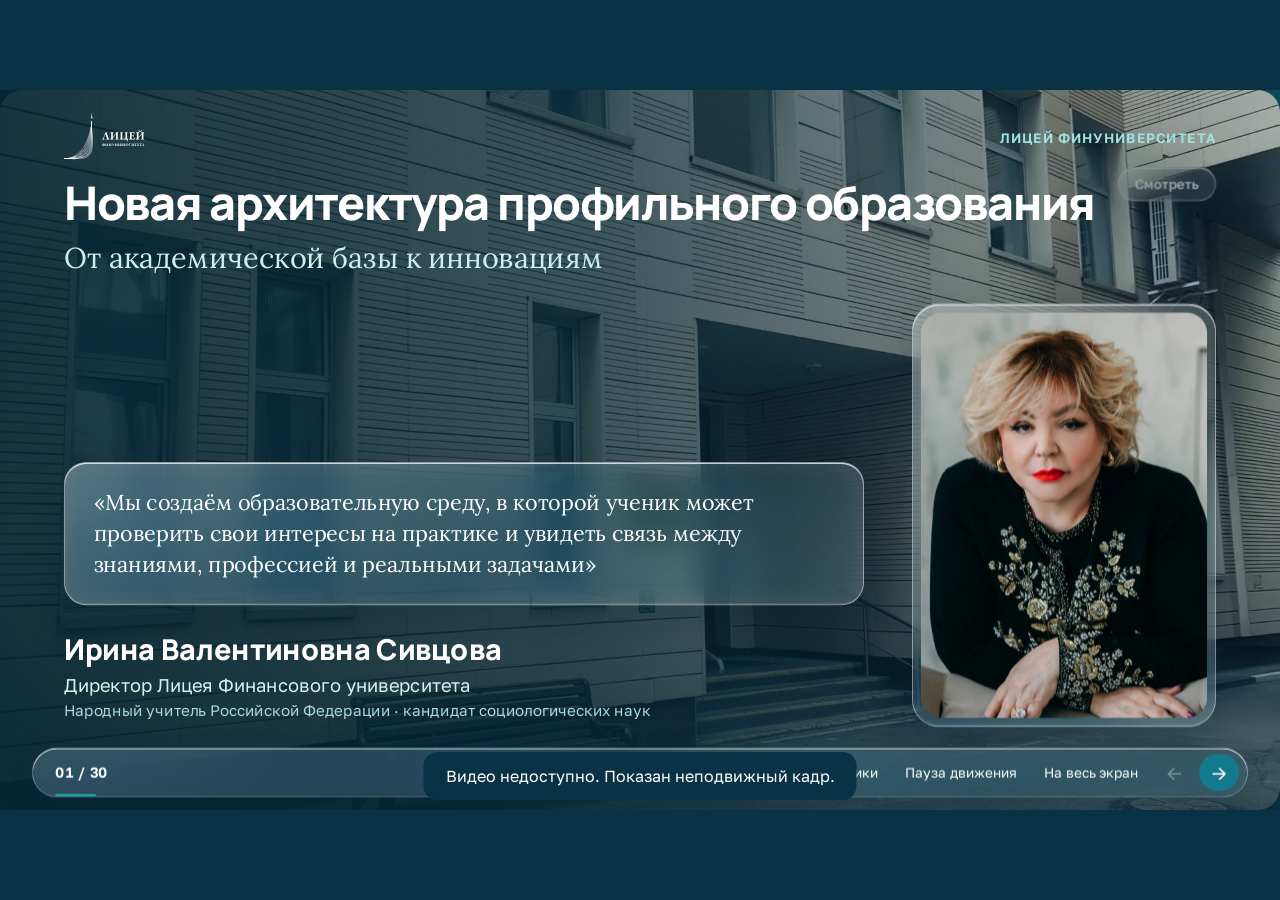
==== commit c6c7afbb: "Опубликовать проверенную версию презентации из 30 слайдов. В поставке главный проморяд, портрет дире" ====
--- a/index.html
+++ b/index.html
@@ -1,71 +1,632 @@
-<!doctype html><html lang="ru"><head><meta charset="utf-8"><meta name="viewport" content="width=device-width,initial-scale=1"><meta name="theme-color" content="#1f6368"><meta name="description" content="Выступление Ирины Валентиновны Сивцовой о новой архитектуре профильного образования в Лицее Финансового университета."><title>Новая архитектура профильного образования · Лицей Финуниверситета</title><style>
-@font-face{font-family:Golos;src:url(assets/fonts/font-01.woff) format('truetype');font-weight:400;font-display:swap}@font-face{font-family:Golos;src:url(assets/fonts/font-03.woff) format('truetype');font-weight:600;font-display:swap}@font-face{font-family:Golos;src:url(assets/fonts/font-04.woff) format('truetype');font-weight:700;font-display:swap}
-:root{--ink:#173f54;--teal:#236f85;--aqua:#00a8a5;--light:#e9f6fa;--paper:#f5faff;--muted:#526d73;--yellow:#e6ed9c;--line:#c7dedf;--scale:1}*{box-sizing:border-box}html,body{margin:0;min-height:100%;background:#122d33;color:var(--ink);font-family:Golos,Arial,sans-serif}body{overflow:hidden}button,a{-webkit-tap-highlight-color:transparent}button{font:inherit;cursor:pointer}button:focus-visible,a:focus-visible{outline:4px solid #ed735b;outline-offset:5px}button{border:0}h1,h2,h3,p,figure{margin:0}h1,h2{font-weight:600;letter-spacing:-.045em;line-height:1.07}h1{font-size:78px}h2{font-size:57px;max-width:1400px}h3{font-size:31px;font-weight:600;line-height:1.18;letter-spacing:-.025em}p{font-size:25px;line-height:1.45}small{line-height:1.5}#stage{position:absolute;left:50%;top:50%;width:1600px;height:900px;transform:translate(-50%,-50%) scale(var(--scale));overflow:hidden;background:var(--paper);box-shadow:0 22px 100px #0005}.slide{position:absolute;inset:0;display:flex;flex-direction:column;padding:109px 72px 97px;background:var(--paper);visibility:hidden;opacity:0;transition:opacity .28s ease;pointer-events:none}.slide.active{visibility:visible;opacity:1;pointer-events:auto}.slide.dark{background:#173f54;color:white}.slide.dark p{color:#d6e8e8}.slide>header{margin-bottom:35px;flex-shrink:0}.slide-body{flex:1;min-height:0;display:flex;flex-direction:column;justify-content:center;gap:24px}.brandbar{position:absolute;top:0;left:0;right:0;height:82px;padding:20px 72px;display:flex;align-items:center;justify-content:space-between;z-index:4;pointer-events:none;color:var(--ink)}body.is-dark .brandbar{color:white}.brandname{display:flex;gap:14px;align-items:center;font-size:17px;font-weight:600}.brandname img{width:34px;height:45px;object-fit:contain}.brandbar .chapter{font-size:17px;opacity:.82}.bottom{position:absolute;bottom:0;left:0;right:0;z-index:4;padding:15px 35px 16px 72px;height:76px;display:flex;align-items:center;gap:10px;background:#f5fafff2;border-top:1px solid #c7dedf80;color:var(--ink)}body.is-dark .bottom{background:#173f54ed;color:white;border-color:#ffffff26}.bottom button{color:inherit;background:transparent;border-radius:12px;padding:11px 14px;font-size:16px;white-space:nowrap}.bottom button:hover{background:#236f8512}body.is-dark .bottom button:hover{background:#ffffff18}.bottom .counter{font-size:17px;margin-right:auto;min-width:105px}.arrow{font-size:27px!important;min-width:48px}.bottom .next{background:var(--teal);color:#fff;min-width:58px}.bottom .progress{position:absolute;top:-3px;left:0;height:3px;background:var(--aqua);transition:width .3s;width:0}.photo,.media{position:relative;overflow:hidden;min-width:0;background:#dae9e9;border-radius:24px;min-height:0}.photo img,.media video{width:100%;height:100%;object-fit:cover;display:block}.photo.contain img{object-fit:contain}.split{display:grid;grid-template-columns:1fr 1fr;gap:46px;flex:1;min-height:0;align-items:stretch}.split>.photo,.split>.media{min-height:320px}.explain{display:flex;flex-direction:column;justify-content:center;gap:28px}.explain>div{padding-left:24px;border-left:3px solid var(--aqua)}.explain b{font-size:29px;font-weight:600}.explain p{font-size:23px;margin-top:9px;color:var(--muted)}.dark .explain p{color:#d6e8e8}.lead{font-size:30px;line-height:1.4}.bottom-thesis{margin-top:14px;padding-top:22px;border-top:1px solid var(--line);font-size:26px}.dark .bottom-thesis{border-color:#ffffff40}.video-toggle{position:absolute;right:16px;bottom:16px;background:#fffef7f2;box-shadow:0 3px 18px #0003;padding:12px 18px;border-radius:30px;font-size:18px;color:#173f54;z-index:2}.media.portrait video{object-fit:contain;background:#102b32}.glass{background:#1b454be8;border:1px solid #ffffff60;box-shadow:0 18px 55px #001e2b26;color:white;backdrop-filter:blur(22px) saturate(130%);-webkit-backdrop-filter:blur(22px) saturate(130%)}@supports not (backdrop-filter:blur(1px)){.glass{background:#1b454b}}
-.hero{padding-top:140px}.hero>header{position:relative;z-index:2;width:900px;pointer-events:none}.hero h1{max-width:850px}.hero .slide-body{position:static;display:block}.hero-layout{display:contents}.hero-copy{position:relative;z-index:2;max-width:780px}.hero-sub{font-size:31px;margin:0 0 33px}.hero-media{position:absolute;right:0;top:0;width:51%;height:100%;border-radius:0;z-index:0}.hero-media:after{content:'';position:absolute;inset:0;background:linear-gradient(90deg,#173f54 0%,#173f5480 25%,transparent 65%);pointer-events:none}.hero .speaker{position:relative;display:flex;gap:19px;padding:20px;border-radius:24px;width:620px;margin-top:25px}.speaker img{width:104px;height:155px;object-fit:cover;border-radius:12px}.speaker b{font-size:25px;line-height:1.18}.speaker p{font-size:17px;margin-top:8px;max-width:360px}.speaker small{font-size:14px;display:block;margin-top:8px;color:#e1eeee}.hero .video-toggle{bottom:102px;right:32px}.hero .brandbar{z-index:5}
-.flow-svg{width:100%;overflow:visible;flex-shrink:0}.flow-node rect{fill:#e2f1f7;stroke:none}.flow-node text{fill:var(--ink);font-size:35px;font-weight:600}.flow-node .small{font-size:23px;font-weight:400}.trace{fill:none;stroke:var(--aqua);stroke-width:5;stroke-linecap:round;stroke-dasharray:1800;stroke-dashoffset:0}.active .trace{animation:draw 1.35s ease both}.active .flow-node{animation:node-on .55s both;animation-delay:calc(var(--i)*.12s)}.dark .flow-node rect{fill:#28575c}.dark .flow-node text{fill:#fff}.route .explain{flex-direction:row;gap:60px;margin-top:15px}.route .explain>div{flex:1}.foundation{display:flex;flex-direction:column;justify-content:center}.foundation-top{display:flex;gap:12px;align-items:flex-end}.foundation-top span{padding:38px 15px;background:#b5dcda;border-radius:18px 18px 0 0;flex:1;text-align:center;font-size:25px}.foundation-top span:nth-child(2){padding-top:80px;background:#62bcb8}.foundation-top span:nth-child(3){padding-top:125px;background:#236f85;color:white}.foundation-base{font-size:34px;background:var(--ink);color:white;padding:31px 24px;border-radius:0 0 18px 18px;text-align:center}.foundation p{padding:22px 0;font-size:23px}.architecture{display:grid;grid-template-columns:1fr 85px 1fr;align-items:center;flex:1}.architecture article{padding:40px;background:#e5f1f1;border-radius:30px;min-height:325px;display:flex;flex-direction:column;justify-content:center;gap:28px}.architecture article:last-child{background:#dcf1ed}.big-word{font-size:52px;font-weight:600}.bridge{font-size:64px;text-align:center;color:var(--aqua)}.mini-flow{display:flex;align-items:center;gap:15px;flex-wrap:wrap;font-size:24px}.mini-flow i{font-style:normal;color:var(--aqua)}.architecture p{font-size:23px}.principles{display:grid;grid-template-columns:repeat(4,1fr);gap:35px;flex:1;align-items:center}.principles article{padding-right:22px;border-right:1px solid var(--line);min-height:285px}.principles article:last-child{border:0}.principle-mark{font-size:65px;color:var(--aqua);display:block;margin-bottom:35px}.principles h3{font-size:29px}.principles p{font-size:23px;margin-top:20px}.classroom{display:flex;flex-direction:column;justify-content:center;align-items:center;background:#e3f2f8;border-radius:28px;padding:10px}.classroom svg{width:100%}.room-boundary{fill:none;stroke:#9bbec0;stroke-width:3}.board{stroke:#236f85;stroke-width:9;stroke-linecap:round}.desk{fill:#fff;stroke:#236f85;stroke-width:3;transition:transform 1s cubic-bezier(.3,0,.2,1)}.group-mode .d0{transform:translate(-60px,60px) rotate(-10deg);transform-origin:200px 100px}.group-mode .d1{transform:translate(140px,70px) rotate(10deg);transform-origin:360px 100px}.group-mode .d2{transform:translate(-50px,40px)}.group-mode .d3{transform:translate(-60px,10px)}.group-mode .d4{transform:translate(10px,0)}.group-mode .d5{transform:translate(40px,10px)}.group-mode .d6{transform:translate(70px,-20px)}.group-mode .d7{transform:translate(-50px,10px)}.group-mode .d8{transform:translate(50px,-50px)}.switch-layout{padding:14px 25px;background:var(--teal);color:#fff;border-radius:14px;font-size:20px;margin-bottom:16px}.profile-trio{display:grid;grid-template-columns:repeat(3,1fr);gap:0;flex:1}.profile-trio article{padding:25px 40px;border-left:1px solid #ffffff40;display:flex;flex-direction:column;gap:25px}.profile-trio article:first-child{border-left:0;padding-left:0}.profile-symbol{font-size:65px;color:var(--yellow)}.profile-trio h3{font-size:34px}.profile-trio p{font-size:24px}.economics{display:grid;grid-template-columns:.8fr 1.2fr;gap:65px;align-items:center;flex:1}.econ-core{width:380px;height:380px;border-radius:50%;background:var(--teal);color:white;display:flex;flex-direction:column;align-items:center;justify-content:center;font-size:48px;box-shadow:0 0 0 25px #e0f0ed,0 0 0 27px #a6ceca}.econ-core small{font-size:23px;margin-top:15px}.econ-list>div{display:grid;grid-template-columns:190px 1fr;border-bottom:1px solid var(--line);padding:25px 0;gap:20px}.econ-list b{font-size:30px;color:var(--teal)}.econ-list p{font-size:24px}.humanities{display:grid;grid-template-columns:1fr 1fr;gap:70px;flex:1;min-height:0}.photo-stack{position:relative;min-height:400px;padding-right:80px;padding-bottom:70px}.photo-stack>.photo{height:100%;min-height:300px}.photo-stack .inset{position:absolute;right:0;bottom:0;width:270px;height:210px;border:8px solid var(--paper);border-radius:22px}.photo-stack>.photo img{object-position:27% 50%}.steps{display:grid;grid-template-columns:repeat(3,1fr);gap:35px;flex:1;align-items:center}.step{position:relative;padding:30px 25px 30px 0;border-top:3px solid var(--aqua)}.step span{display:block;font-size:66px;color:var(--aqua);margin-bottom:25px;font-weight:600}.dark .step span{color:#68d9d0}.step h3{font-size:35px;margin-bottom:22px}.step p{font-size:25px;max-width:360px}.responsibility{background:#28575c;padding:25px;border-radius:18px;font-size:27px;display:flex;justify-content:space-around}.responsibility span{color:#81ddd4}.prototype{flex:1;display:flex;flex-direction:column;justify-content:center}.prototype svg{width:100%;max-height:330px}.prototype-node{fill:var(--light);stroke:var(--teal);stroke-width:4}.prototype-node path{fill:none}.prototype-labels{display:grid;grid-template-columns:repeat(3,1fr);text-align:center;gap:25px}.prototype-labels b{font-size:32px}.prototype-labels p{font-size:22px;margin-top:10px}.intersection{display:flex;flex-direction:column;justify-content:center;flex:1}.intersection-tracks{display:flex;justify-content:space-between;background:var(--teal);color:white;padding:27px 50px;border-radius:20px;font-size:28px}.intersection>svg{width:100%;height:120px}.intersection-results{display:grid;grid-template-columns:repeat(3,1fr);gap:40px}.intersection-results article{padding:28px;background:#e3f2f8;border-radius:22px}.intersection-results b{font-size:30px}.intersection-results p{font-size:24px;margin-top:15px}.varfin-strip{display:grid;grid-template-columns:.8fr 1.2fr 1fr;gap:25px;background:#e0f0ed;border-radius:20px;padding:25px;align-items:center}.varfin-strip b{font-size:26px}.varfin-strip p,.varfin-strip span{font-size:20px}.practice-grid{display:grid;grid-template-columns:1fr 1fr;gap:50px;flex:1;min-height:0}.practice-grid>div{display:grid;grid-template-columns:1fr 1fr;gap:0 30px;align-items:center}.practice-grid span{font-size:30px;padding:25px 0;border-bottom:1px solid var(--line)}.graduate{display:flex;flex-direction:column;justify-content:center}.graduate ul{list-style:none;padding:0;margin:20px 0 0}.graduate li{font-size:26px;padding:13px 0;border-bottom:1px solid var(--line)}.environment-scene{position:relative;flex:1;min-height:0}.environment-scene>img{height:100%;width:100%;object-fit:cover;border-radius:28px}.scene-caption{position:absolute;left:25px;bottom:25px;padding:28px 32px;border-radius:24px;max-width:780px}.scene-caption h3{font-size:37px}.scene-caption p{font-size:23px;margin-top:14px}.digital-surfaces{display:grid;grid-template-columns:1fr 250px 1fr;gap:25px;flex:1;min-height:0;align-items:stretch}.digital-surfaces figure{display:flex;gap:22px;align-items:center;background:#e8f2f2;border-radius:24px;padding:20px}.digital-surfaces img{height:100%;max-height:430px;width:210px;object-fit:contain;border-radius:12px}.digital-surfaces figcaption b{font-size:29px}.digital-surfaces figcaption p{font-size:22px;margin-top:15px}.surface-connector{display:flex;flex-direction:column;align-items:center;justify-content:center;text-align:center}.surface-connector span{font-size:27px}.surface-connector svg{width:130px;height:130px}.wide-media{grid-template-columns:1.28fr .72fr}.wide-media .media{min-height:350px}.wide-media .explain b{font-size:28px}.wide-media .explain p{font-size:23px}.room-photo{display:grid;grid-template-columns:1.5fr .5fr;gap:40px;flex:1;min-height:0}.room-photo .photo img{object-fit:contain;background:#e2eeee}.room-facts{display:flex;flex-direction:column;justify-content:space-around}.room-facts b{font-size:56px;color:var(--teal);font-weight:600}.room-facts p{font-size:23px;margin-top:8px}.transform-layout{display:grid;grid-template-columns:1fr 430px;gap:100px;flex:1;min-height:0}.transform-text{display:flex;flex-direction:column;justify-content:center}.position-diagram svg{width:100%;height:230px}.position-diagram path,.position-diagram rect{fill:none;stroke:#77dad1;stroke-width:5;stroke-linecap:round}.lift-monitor{transform:translateY(-10px)}.active .lift-monitor{animation:lift 2.5s .4s both}.transform-text h3{font-size:38px;margin:20px 0}.transform-text p{font-size:27px}.portrait{height:100%;max-height:100%;aspect-ratio:auto;justify-self:center;width:100%;min-height:0}.server-layout{display:grid;grid-template-columns:520px 1fr;gap:80px;align-items:center;flex:1;min-height:0}.server-layout>.photo{height:440px}.server-layout>.photo img{object-fit:contain;background:#dae7e8}.server-layout h3{font-size:40px;margin-bottom:20px}.server-layout p{font-size:26px}.server-schematic{display:flex;gap:20px;align-items:center;font-size:22px;background:#e1f1ef;padding:25px;border-radius:20px;margin:35px 0}.server-schematic i{font-style:normal;color:var(--aqua);font-size:30px}.cowork{display:grid;grid-template-columns:1.3fr .7fr;gap:35px;flex:1;min-height:0}.cowork-main .photo{height:100%}.cowork-side{display:flex;flex-direction:column;gap:20px}.cowork-side .photo{height:245px;flex-shrink:0}.cowork-side p{font-size:24px}.service-rows{display:flex;flex-direction:column;justify-content:center;flex:1}.service-rows article{display:grid;grid-template-columns:90px 1fr 225px;align-items:center;gap:30px;padding:28px 0;border-bottom:1px solid var(--line)}.service-sign{font-size:57px;color:var(--aqua)}.service-rows p{font-size:23px;margin-top:8px}.service-end{font-size:24px;color:var(--teal);text-align:right}.future{display:grid;grid-template-columns:1.15fr .85fr;gap:50px;align-items:center;flex:1;min-height:0}.future figure{height:100%;display:flex;flex-direction:column;gap:13px}.future img{width:100%;height:calc(100% - 38px);object-fit:contain;border-radius:24px;background:#e4eeee}.future figcaption{font-size:18px;color:var(--muted)}.future h3{font-size:42px;margin:20px 0}.future p{margin-bottom:30px;font-size:26px}.concept-label{display:inline-block;border-bottom:2px solid var(--aqua);padding-bottom:8px;font-size:21px}.concept-pair{display:grid;grid-template-columns:1.1fr 120px .8fr;gap:20px;flex:1;min-height:0}.concept-pair figure{display:flex;flex-direction:column;align-items:center;gap:15px;min-height:0}.concept-pair img{height:calc(100% - 52px);width:100%;object-fit:contain;border-radius:24px;background:#e5efef}.concept-pair figcaption{font-size:25px}.pair-arrow{display:flex;flex-direction:column;justify-content:center;text-align:center;font-size:66px;color:var(--aqua)}.pair-arrow small{font-size:18px;color:var(--muted)}.closing{display:flex;justify-content:space-between;gap:40px;margin-top:35px;align-items:flex-end}.closing>p{font-size:32px;max-width:900px}.closing>div{max-width:330px;font-size:24px}.closing span{display:block;font-size:18px;margin-top:13px;color:#b4d7d8}
-dialog{border:0;border-radius:26px;padding:35px;width:min(1050px,92vw);max-height:86vh;color:var(--ink);background:#f5faff;box-shadow:0 30px 150px #0008}dialog::backdrop{background:#0a2429bb;backdrop-filter:blur(10px)}dialog h2{font-size:32px;margin:0 70px 25px 0;letter-spacing:-.02em}dialog p{font-size:20px;line-height:1.6}.close-dialog{position:absolute;right:20px;top:20px;background:#e0eeee;padding:10px 15px;border-radius:12px;font-size:17px}.overview-grid{display:grid;grid-template-columns:repeat(3,1fr);gap:12px}.overview-grid button{background:#e2eeee;text-align:left;border-radius:15px;padding:18px;color:var(--ink);min-height:110px;font-size:17px;line-height:1.3}.overview-grid button[aria-current=true]{background:var(--teal);color:white}.overview-grid small{display:block;margin-bottom:10px;opacity:.75}.source-list li{font-size:18px;margin:15px 0;line-height:1.5}.source-list a{color:var(--teal);text-decoration-thickness:1px;text-underline-offset:3px}.toast{position:fixed;left:50%;bottom:95px;transform:translateX(-50%);padding:15px 22px;background:#fff;color:var(--ink);box-shadow:0 8px 40px #0005;z-index:50;border-radius:14px;font-size:17px}.sr-only{position:absolute;width:1px;height:1px;overflow:hidden;clip-path:inset(50%)}@keyframes draw{from{stroke-dashoffset:1800}to{stroke-dashoffset:0}}@keyframes node-on{from{opacity:.25}to{opacity:1}}@keyframes lift{from{transform:translateY(35px)}to{transform:translateY(-35px)}}
-@media(max-width:899px){html,body{background:var(--paper)}body{overflow:auto}#stage{position:relative;top:auto;left:auto;transform:none;width:100%;height:auto;min-height:100svh;box-shadow:none;overflow:visible}.slide{position:relative;display:none;min-height:100svh;padding:103px 22px 100px;visibility:visible;opacity:1;transition:none}.slide.active{display:flex}.slide>header{margin-bottom:28px}.slide-body{gap:25px;flex:1;min-height:0;justify-content:flex-start}h1{font-size:43px;line-height:1.08}h2{font-size:35px;line-height:1.12;letter-spacing:-.04em}h3{font-size:25px}p{font-size:19px}br{display:initial}.brandbar{height:76px;padding:16px 22px;position:absolute;gap:20px}.brandname{font-size:13px;gap:9px;max-width:260px}.brandname img{height:36px;width:28px}.brandbar .chapter{display:none}.bottom{position:fixed;height:70px;padding:9px 12px;gap:2px;bottom:0;background:#f5fafff5;backdrop-filter:blur(16px)}.bottom button{font-size:12px;padding:10px 8px;border-radius:8px}.bottom .counter{min-width:53px;font-size:12px}.bottom .arrow{font-size:24px!important;min-width:32px;padding:5px}.bottom .next{min-width:40px}.bottom .label-desktop{display:none}.bottom .full-btn{font-size:0;min-width:35px}.bottom .full-btn:before{content:'⛶';font-size:24px}.split,.wide-media,.humanities,.practice-grid,.room-photo,.transform-layout,.server-layout,.cowork,.future{grid-template-columns:1fr;gap:26px;flex:initial}.split>.photo,.split>.media{min-height:0;height:260px}.photo,.media{border-radius:19px}.photo img,.media video{object-fit:cover}.media .video-toggle{font-size:15px;right:12px;bottom:12px;padding:10px 14px}.explain{gap:23px}.explain>div{padding-left:17px}.explain b{font-size:23px}.explain p,.wide-media .explain p{font-size:18px;margin-top:7px}.bottom-thesis{font-size:20px;margin-top:8px;padding-top:18px}.hero{padding-top:108px;background:#173f54}.hero>header{width:auto;pointer-events:auto}.hero h1{font-size:41px}.hero .slide-body{display:flex}.hero-media{position:relative;top:auto;right:auto;width:100%;height:240px;order:-1;border-radius:20px}.hero-media:after{display:none}.hero-layout{display:contents}.hero-copy{max-width:none}.hero-sub{font-size:22px;margin:0}.hero .speaker{width:100%;padding:16px;gap:14px;margin-top:24px}.speaker img{width:76px;height:115px;flex-shrink:0}.speaker b{font-size:19px}.speaker p{font-size:14px}.speaker small{font-size:11px}.hero .video-toggle{bottom:12px;right:12px}.flow-svg{height:auto;margin:10px 0}.route .flow-svg,.final .flow-svg{display:none}.route .slide-body:before,.final .slide-body:before{content:'Академическая база\A ↓\A Выбор профиля и элективов\A ↓\A Собственный проект\A ↓\A Практика и развитие';white-space:pre-line;font-size:24px;line-height:1.7;background:#e2f1f7;color:var(--ink);padding:25px;border-radius:22px;text-align:center}.route .explain{flex-direction:column;gap:25px}.foundation-top span{font-size:16px;padding:25px 8px}.foundation-top span:nth-child(2){padding-top:45px}.foundation-top span:nth-child(3){padding-top:65px}.foundation-base{font-size:23px;padding:22px 15px}.foundation p{font-size:18px}.architecture{grid-template-columns:1fr;gap:15px}.architecture article{min-height:0;padding:25px;gap:20px}.big-word{font-size:34px}.bridge{font-size:35px;line-height:1}.mini-flow{font-size:18px;gap:10px}.architecture p{font-size:18px}.principles{grid-template-columns:1fr 1fr;gap:25px 20px}.principles article{min-height:0;padding:0;border:none}.principle-mark{font-size:45px;margin-bottom:15px}.principles h3{font-size:22px;overflow-wrap:anywhere}.principles p{font-size:17px;margin-top:12px}.classroom svg{height:235px}.switch-layout{font-size:16px;padding:12px 16px}.profile-trio{grid-template-columns:1fr;gap:25px}.profile-trio article,.profile-trio article:first-child{padding:0 0 25px;border:0;border-bottom:1px solid #ffffff40;gap:15px}.profile-symbol{font-size:44px}.profile-trio h3{font-size:28px}.profile-trio p{font-size:20px}.economics{grid-template-columns:1fr;gap:35px}.econ-core{width:240px;height:240px;font-size:34px;justify-self:center;margin:20px}.econ-core small{font-size:18px}.econ-list>div{grid-template-columns:1fr;padding:20px 0;gap:8px}.econ-list b{font-size:25px}.econ-list p{font-size:19px}.photo-stack{min-height:0;height:315px;padding-right:40px;padding-bottom:40px}.photo-stack>.photo{min-height:0}.photo-stack .inset{width:155px;height:130px;border-width:5px}.steps{grid-template-columns:1fr;gap:10px}.step{padding:20px 0;display:grid;grid-template-columns:62px 1fr;gap:10px}.step span{font-size:42px;margin:0;grid-row:1/3}.step h3{font-size:26px;margin:0}.step p{font-size:19px;grid-column:2}.responsibility{display:block;font-size:19px;line-height:1.7;padding:20px}.responsibility span{padding:0 5px}.prototype svg{height:200px}.prototype-labels{gap:12px}.prototype-labels b{font-size:18px}.prototype-labels p{font-size:14px}.intersection-tracks{padding:18px 12px;gap:10px;font-size:16px}.intersection-results{grid-template-columns:1fr;gap:15px}.intersection-results article{padding:22px}.intersection-results b{font-size:24px}.intersection-results p{font-size:19px;margin-top:9px}.intersection>svg{height:75px}.varfin-strip{grid-template-columns:1fr;padding:22px;gap:15px}.varfin-strip b{font-size:23px}.varfin-strip p,.varfin-strip span{font-size:18px}.practice-grid>div{gap:0 20px}.practice-grid span{font-size:22px;padding:20px 0}.practice-grid .photo{height:245px}.graduate li{font-size:20px}.environment-scene{min-height:520px}.environment-scene>img{height:520px;object-position:60%}.scene-caption{left:14px;right:14px;bottom:14px;padding:22px}.scene-caption h3{font-size:27px}.scene-caption p{font-size:19px}.digital-surfaces{grid-template-columns:1fr;gap:20px}.digital-surfaces figure{height:360px;gap:16px;padding:15px}.digital-surfaces img{width:48%;height:100%;max-height:none}.digital-surfaces figcaption b{font-size:23px}.digital-surfaces figcaption p{font-size:18px}.surface-connector{display:none}.wide-media .media{height:240px;min-height:0}.wide-media .explain b{font-size:24px}.room-photo .photo{height:290px}.room-facts{flex-direction:row;gap:20px;align-items:start}.room-facts>div{flex:1}.room-facts b{font-size:31px}.room-facts p{font-size:15px}.transform-layout{gap:20px}.transform-text{order:2}.transform-layout .portrait{height:auto;aspect-ratio:9/16;width:min(100%,330px);max-height:590px}.position-diagram svg{height:170px}.transform-text h3{font-size:27px;margin:10px 0}.transform-text p{font-size:20px}.server-layout>.photo{height:300px}.server-layout h3{font-size:29px}.server-layout p{font-size:20px}.server-schematic{font-size:15px;padding:18px;gap:10px;margin:25px 0}.server-schematic i{font-size:20px}.cowork-main .photo{height:260px}.cowork-side .photo{height:240px}.cowork-side p{font-size:20px}.service-rows article{grid-template-columns:45px 1fr;gap:15px;padding:24px 0}.service-sign{font-size:35px}.service-rows h3{font-size:24px}.service-rows p{font-size:18px}.service-end{display:none}.future figure{height:auto}.future img{height:270px}.future h3{font-size:30px}.future p{font-size:21px}.future figcaption{font-size:15px}.concept-label{font-size:17px}.concept-pair{grid-template-columns:1fr;gap:20px}.concept-pair img{height:280px}.concept-pair figure:last-child img{height:350px}.concept-pair figcaption{font-size:20px}.pair-arrow{font-size:36px;flex-direction:row;gap:15px;align-items:center}.pair-arrow small{font-size:16px}.closing{display:block;margin-top:15px}.closing>p{font-size:25px}.closing>div{font-size:21px;margin-top:35px}.closing span{font-size:16px}dialog{padding:26px 20px;max-height:85svh}dialog h2{font-size:27px;margin-bottom:25px;margin-right:35px}dialog p{font-size:17px}.close-dialog{font-size:0;padding:8px 12px}.close-dialog:before{content:'×';font-size:25px}.overview-grid{grid-template-columns:1fr 1fr;gap:10px}.overview-grid button{font-size:14px;padding:14px}.source-list{padding-left:20px}.source-list li{font-size:16px}.toast{width:90vw;text-align:center;bottom:85px;font-size:15px}}
-@media(max-width:899px){.bottom{gap:2px}.bottom .counter{min-width:43px;font-size:11px}.bottom #sourceBtn{display:none}.bottom #overviewBtn{font-size:0;padding:10px 6px}.bottom #overviewBtn:before{content:'Слайды';font-size:12px}.bottom #notesBtn{font-size:0;padding:8px 6px}.bottom #notesBtn:before{content:'N';font-size:20px}.bottom #motion{font-size:0;padding:8px 6px;min-width:29px}.bottom #motion:before{content:'Ⅱ';font-size:20px}.bottom #motion[aria-pressed=true]:before{content:'▷'}.bottom .full-btn{min-width:29px;padding:8px 3px}.bottom .arrow{min-width:28px;padding:5px}.bottom .next{min-width:34px}}
-.future{align-items:stretch}.future>div{align-self:center}.future figure{min-height:0}.future img{height:0;flex:1;min-height:0}.future figcaption{flex-shrink:0}.split>*,.server-layout>*,.room-facts>div{min-width:0}.prototype-labels{grid-template-columns:repeat(3,minmax(0,1fr))}
-@media(max-width:899px){.room-facts p,.prototype-labels p{overflow-wrap:anywhere}.server-layout h3{overflow-wrap:anywhere}.server-schematic{display:grid;grid-template-columns:1fr;text-align:center;gap:8px}.future img{height:270px;flex:none}.future figure{height:auto}.future>div{align-self:auto}}
-@media(prefers-reduced-motion:reduce){*,*:before,*:after{animation:none!important;transition:none!important;scroll-behavior:auto!important}.lift-monitor{transform:translateY(-35px)}}body.motion-paused *,body.motion-paused *:before,body.motion-paused *:after{animation-play-state:paused!important}@media print{html,body{background:#fff;overflow:visible}#stage{position:static;transform:none;width:1600px;height:auto;overflow:visible}.slide,.slide.active{position:relative;visibility:visible;opacity:1;display:flex;width:1600px;height:900px;break-after:page}.brandbar,.bottom,.video-toggle,dialog{display:none!important}.slide{padding:70px}video{display:none}.media{background-size:cover;background-position:center}.flow-node{opacity:1!important}.trace{stroke-dashoffset:0!important}}
-
-@font-face{font-family:LoraAccent;src:url(assets/fonts/Lora.ttf) format('truetype');font-weight:400 700;font-display:swap}
-.hero-sub,.econ-core,.final .closing>p{font-family:LoraAccent,Georgia,serif}.hero-sub{font-size:32px}.final .closing>p{font-size:35px;line-height:1.35}
-@media(max-width:899px){.hero-sub{font-size:23px}.final .closing>p{font-size:27px}}
-@media(min-width:900px){.transform-layout .portrait{position:absolute;right:72px;top:105px;bottom:95px;height:auto;width:410px;max-height:none}.slide:has(.transform-layout)>header{max-width:970px}}
-.vr-document,.vr-example{display:flex;flex-direction:column;gap:20px;min-height:0}.vr-document .media{flex:1;min-height:0}.vr-document>p{font-size:23px}.vr-example{justify-content:center}.vr-example .photo{height:245px;flex-shrink:0}.vr-example h3{font-size:32px}.vr-example>p{font-size:23px}
-@media(min-width:900px){.ted-stage .split{grid-template-columns:.72fr 1.28fr}.ted-stage .media{order:2}.ted-stage .explain{order:1}}
-@media(max-width:899px){.vr-document .media{height:240px;flex:none}.vr-example .photo{height:200px}.vr-document>p,.vr-example>p{font-size:19px}.vr-example h3{font-size:26px}}
-:root{--aqua:#1283a1}
-@media(max-width:899px){.principles{grid-template-columns:1fr;gap:22px}.principles article{display:grid;grid-template-columns:48px minmax(0,1fr);gap:8px 16px}.principle-mark{grid-row:1/3;font-size:40px;margin:0}.principles h3{font-size:25px;overflow-wrap:normal}.principles p{grid-column:2;margin:0;font-size:18px}}
-.group-mode .d0{transform:translate(-60px,40px)}.group-mode .d1{transform:translate(-110px,40px)}.group-mode .d2{transform:translate(-30px,40px)}.group-mode .d3{transform:translate(-5px,5px)}.group-mode .d4{transform:translate(240px,-70px)}.group-mode .d5{transform:translate(25px,5px)}.group-mode .d6{transform:translate(130px,-25px)}.group-mode .d7{transform:translate(80px,-25px)}.group-mode .d8{transform:translate(-135px,45px)}
-@keyframes rise-base{from{transform:scaleY(.3)}to{transform:scaleY(1)}}
-.active .foundation-top span{animation:rise-base .75s cubic-bezier(.2,.7,.2,1) both;transform-origin:bottom}.active .foundation-top span:nth-child(2){animation-delay:.15s}.active .foundation-top span:nth-child(3){animation-delay:.3s}
-.profile-trio article:nth-child(2) .profile-symbol{color:#ffb1a4}.profile-trio article:nth-child(3) .profile-symbol{color:#7ce1d8}.final .flow-node:last-child rect{fill:#e6ed9c}.final .flow-node:last-child text{fill:#173f54}.bottom button:disabled{opacity:.3;cursor:default}
-.source-in-notes{background:#236f85;color:white;padding:13px 20px;border-radius:12px;font-size:17px;margin-top:25px}
-@media(min-width:900px){.digital-surfaces figure{background:none;padding:0;flex-direction:column;align-items:center;gap:15px}.digital-surfaces img{height:355px;max-height:355px;width:100%;flex-shrink:0}.digital-surfaces figcaption{text-align:center;max-width:430px}.digital-surfaces figcaption p{margin-top:9px}}
-
-.hero .speaker img{width:118px;height:176px;object-fit:contain;background:#dbe6e7;border-radius:12px}.hero .speaker{width:645px}.hero .speaker small{font-size:14px}
-.mobile-flow{display:none}.contour{width:32px;height:32px;fill:none;stroke:currentColor;stroke-width:1.75;stroke-linecap:round;stroke-linejoin:round;flex-shrink:0}
-.principles{align-items:stretch;gap:28px}.principles article{display:flex;flex-direction:column;justify-content:center;border:0;padding:12px 20px 15px 0;position:relative}.principles article:after{content:'';position:absolute;bottom:-18px;left:28px;width:2px;height:22px;background:#8dbfc9}.principles-base{padding:21px 28px;background:#e2f3f7;border-top:3px solid #236f85;font-size:27px;text-align:center;color:#173f54}.principles .principle-mark{margin-bottom:22px;color:#236f85}.service-sign{color:#236f85}
-.proto-chain{display:grid;grid-template-columns:repeat(3,minmax(0,1fr));gap:35px;flex:1;align-items:center;position:relative}.proto-chain:before{content:'';position:absolute;top:calc(50% - 46px);left:16%;right:16%;height:4px;background:#1283a1;z-index:0}.proto-chain article{position:relative;text-align:center}.proto-chain svg{height:265px;width:100%;max-width:290px;fill:#f5faff;stroke:#236f85;stroke-width:4;display:block;margin:0 auto 14px}.proto-chain svg path{fill:none}.proto-chain h3{font-size:33px}.proto-chain p{font-size:23px;margin-top:12px}.active .proto-chain:before{transform-origin:left;animation:chain-connect .9s ease both}@keyframes chain-connect{from{transform:scaleX(0)}to{transform:scaleX(1)}}
-.social-proof{display:grid;grid-template-columns:38px 1fr 170px;gap:20px;align-items:center;background:#e2f3f7;padding:20px 24px;border-radius:20px}.social-proof .contour{color:#236f85}.social-proof h3{font-size:26px}.social-proof p{font-size:20px;margin-top:7px}.social-proof>span{font-size:23px;color:#236f85}
-.surface-panorama{display:grid;grid-template-columns:1fr 1fr;gap:60px;flex:1;min-height:0}.led-panel{display:grid;grid-template-columns:270px 1fr;align-items:center;gap:25px;min-height:0}.led-panel>img{width:100%;height:425px;object-fit:contain}.surface-panorama h3{font-size:30px}.surface-panorama p{font-size:23px;margin-top:16px}.mirror-panel{display:grid;grid-template-columns:180px minmax(0,1fr);gap:25px;align-items:center;min-height:0}.mirror-whole{width:100%;height:425px;object-fit:contain}.mirror-crop{width:100%;height:220px;object-fit:cover;object-position:50% 45%;border-radius:18px;margin-bottom:19px}.surface-line{font-size:23px;display:flex;justify-content:center;gap:27px;align-items:center;padding-top:15px;border-top:1px solid #c7dedf}.surface-line span{color:#236f85}
-.cross-map{flex:1;display:flex;flex-direction:column;justify-content:center}.cross-disciplines{display:grid;grid-template-columns:repeat(3,minmax(0,1fr));gap:30px;font-size:31px;text-align:center;color:#236f85}.cross-lines{width:100%;height:150px;overflow:visible}.cross-lines path{fill:none;stroke:#a9cbd5;stroke-width:3}.cross-map[data-example="0"] .example-0 path,.cross-map[data-example="1"] .example-1 path,.cross-map[data-example="2"] .example-2 path{stroke:#236f85;stroke-width:5}.cross-examples{display:grid;grid-template-columns:repeat(3,minmax(0,1fr));gap:25px}.cross-examples button{background:#e2f3f7;color:#173f54;border:2px solid transparent;padding:25px;text-align:left;border-radius:22px}.cross-examples button.selected{border-color:#236f85;background:#d1ebf1}.cross-examples b{display:block;font-size:30px;font-weight:600}.cross-examples span{display:block;font-size:24px;line-height:1.4;margin-top:17px}
-.position-diagram .lift-monitor{animation:none!important;transform:translateY(-35px)}
-.concept-switch{font-size:65px;color:#236f85;background:transparent;line-height:1.1;border-radius:14px}.concept-pair.focus-open figure:first-child{opacity:.62}.concept-pair.focus-open figure:last-child{filter:drop-shadow(0 0 7px #1283a144)}.concept-pair figure{transition:opacity .3s ease,filter .3s ease}
-@media(max-width:899px){.hero .speaker{width:100%}.hero .speaker img{width:86px;height:128px}.hero .speaker small{font-size:11px}.route .slide-body:before,.final .slide-body:before{content:none;display:none}.mobile-flow{display:flex;flex-direction:column;gap:16px;list-style:none;padding:0;margin:0}.mobile-flow li{padding:16px 20px;border-radius:17px;background:#e2f3f7;color:#173f54;position:relative}.mobile-flow li+li:before{content:'↓';position:absolute;top:-20px;left:50%;color:#236f85;font-size:20px}.mobile-flow b{display:block;font-size:23px;font-weight:600}.mobile-flow span{display:block;font-size:18px;line-height:1.35;margin-top:4px}.final .mobile-flow li:last-child{background:#e6ed9c}.final .closing{margin-top:8px}.principles article{display:grid;grid-template-columns:48px minmax(0,1fr);justify-content:initial;padding:0;gap:8px 16px}.principles article:after{display:none}.principles-base{font-size:21px;padding:20px}.principles .principle-mark{margin:0}.proto-chain{grid-template-columns:1fr;gap:25px;flex:initial}.proto-chain:before{left:47px;right:auto;top:60px;bottom:60px;width:3px;height:auto}.proto-chain article{display:grid;grid-template-columns:96px minmax(0,1fr);align-items:center;text-align:left;gap:18px}.proto-chain svg{height:96px;width:96px;margin:0}.proto-chain h3{font-size:25px}.proto-chain p{font-size:18px;margin-top:8px;overflow-wrap:normal}.social-proof{grid-template-columns:30px minmax(0,1fr);padding:20px;gap:14px}.social-proof>span{grid-column:2;font-size:18px}.social-proof h3{font-size:23px}.social-proof p{font-size:18px}.social-proof .contour{width:26px;height:26px}.surface-panorama{grid-template-columns:1fr;gap:32px}.led-panel{grid-template-columns:135px minmax(0,1fr);gap:18px}.led-panel>img{height:280px}.surface-panorama h3{font-size:24px}.surface-panorama p{font-size:18px;margin-top:10px}.mirror-panel{grid-template-columns:125px minmax(0,1fr);gap:18px}.mirror-whole{height:340px}.mirror-crop{height:190px;border-radius:14px;margin-bottom:15px}.surface-line{font-size:18px;gap:10px;flex-wrap:wrap;line-height:1.4}.cross-disciplines{font-size:18px;gap:10px}.cross-lines{height:95px}.cross-examples{grid-template-columns:1fr;gap:15px}.cross-examples button{padding:20px}.cross-examples b{font-size:24px}.cross-examples span{font-size:19px;margin-top:9px}.concept-switch{font-size:40px}}
-</style></head><body><svg aria-hidden="true" style="display:none" xmlns="http://www.w3.org/2000/svg" fill="none" stroke="currentColor" stroke-width="1.75" stroke-linecap="round" stroke-linejoin="round">
-  <symbol id="i-headset" viewBox="0 0 24 24"><path d="M4 13v-1a8 8 0 0 1 16 0v1"/><rect x="3" y="13" width="4" height="6" rx="1.5"/><rect x="17" y="13" width="4" height="6" rx="1.5"/></symbol>
-  <symbol id="i-pen" viewBox="0 0 24 24"><path d="M4 20l1.2-4.2L16.5 4.5a2 2 0 0 1 2.8 0l.2.2a2 2 0 0 1 0 2.8L8.2 18.8z"/><path d="M13.8 7.2l3 3"/></symbol>
-  <symbol id="i-path" viewBox="0 0 24 24"><circle cx="6" cy="6" r="2"/><circle cx="18" cy="18" r="2"/><path d="M8 7c6 0 2 10 8 10"/></symbol>
-  <symbol id="i-dialogue" viewBox="0 0 24 24"><path d="M5 16.5V7.5A2.5 2.5 0 0 1 7.5 5h9A2.5 2.5 0 0 1 19 7.5v6A2.5 2.5 0 0 1 16.5 16H9z"/></symbol>
-  <symbol id="i-cube" viewBox="0 0 24 24"><path d="M12 3.5l8 4.5v8L12 20.5 4 16V8z"/><path d="M12 12.2L4 8M12 12.2l8-4.2M12 12.2v8.3"/></symbol>
-  <symbol id="i-monitor" viewBox="0 0 24 24"><rect x="4" y="5" width="16" height="11" rx="1.5"/><path d="M8 20h8M12 16v4"/></symbol>
-  <symbol id="i-people" viewBox="0 0 24 24"><circle cx="8" cy="9" r="2.2"/><circle cx="16" cy="9" r="2.2"/><path d="M4.5 18.5c.6-2.4 2.2-3.5 3.5-3.5s2.9 1.1 3.5 3.5M12.5 18.5c.6-2.4 2.2-3.5 3.5-3.5s2.9 1.1 3.5 3.5"/></symbol>
-  <symbol id="i-layers" viewBox="0 0 24 24"><path d="M12 4l8 4-8 4-8-4z"/><path d="M4 12l8 4 8-4"/><path d="M4 16l8 4 8-4"/></symbol>
-</svg>
-<main id="stage" aria-label="Презентация Лицея Финансового университета"><div class="brandbar"><div class="brandname"><img src="assets/brand/lyceum-symbol.png" alt=""><span>Лицей Финансового<br>университета</span></div><span class="chapter" id="chapter"></span></div><section class="slide hero dark" id="slide-1" data-chapter="Лицей Финуниверситета" data-notes="Основная идея выступления: новая архитектура профильного образования в Лицее Финансового университета строится как переход от прочной академической базы к осознанной профессиональной траектории и инновационной практике. Ключевая формулировка: «Наша задача — не просто помочь школьнику выбрать профиль. Мы создаём образовательную среду, в которой он может проверить свои интересы на практике, приобрести востребованные навыки и увидеть связь между знаниями, профессией и реальными задачами общества и экономики». Профильное обучение не отменяет фундаментальности образования, а делает её более осмысленной и прикладной «Однако фундамент становится по-настоящему ценным тогда, когда ученик понимает, где и как он может его применить. Эту связь обеспечивают профильные элективные курсы» " data-sources="1, 2, 3" aria-label="Слайд 1: Новая архитектура профильного образования"><header><h1>Новая архитектура<br>профильного<br>образования</h1></header><div class="slide-body"><div class="hero-layout"><div class="hero-copy"><p class="hero-sub">От академической базы к инновациям</p><div class="speaker glass"><img class="" src="assets/photos/director-sivtsova.webp" alt="Ирина Валентиновна Сивцова — фотография, предоставленная пользователем" decoding="async"><div><b>Ирина Валентиновна<br>Сивцова</b><p>Директор Лицея Финансового университета</p><small>Народный учитель Российской Федерации<br>Кандидат социологических наук</small></div></div></div><figure class="media hero-media"><video muted playsinline preload="none" loop poster="assets/photos/learning-poster.webp" data-src="assets/video/learning.mp4" aria-label="Лицеисты работают с цифровыми учебными материалами"></video><button class="video-toggle" type="button" aria-label="Воспроизвести видео">Смотреть</button></figure></div></div></section><section class="slide route" id="slide-2" data-chapter="Замысел" data-notes="Основная идея выступления: новая архитектура профильного образования в Лицее Финансового университета строится как переход от прочной академической базы к осознанной профессиональной траектории и инновационной практике. Ключевая формулировка: «Наша задача — не просто помочь школьнику выбрать профиль. Мы создаём образовательную среду, в которой он может проверить свои интересы на практике, приобрести востребованные навыки и увидеть связь между знаниями, профессией и реальными задачами общества и экономики». Профильное обучение не отменяет фундаментальности образования, а делает её более осмысленной и прикладной «Однако фундамент становится по-настоящему ценным тогда, когда ученик понимает, где и как он может его применить. Эту связь обеспечивают профильные элективные курсы» Новая архитектура школьного образования — это переход от жесткой линейной си-стемы («школа — диплом — профессия») к мультивариативной образовательной эко-системе, где фундаментальная академическая база сочетается с технологическими ин-новациями, проектной деятельностью и развитием личности ребенка. " data-sources="1" aria-label="Слайд 2: Выбрать профиль. Проверить себя в деле."><header><h2>Выбрать профиль.<br>Проверить себя в деле.</h2></header><div class="slide-body"><svg class="flow-svg" viewBox="-4 0 1410 275" role="img" aria-label="Знания → Выбор → Свой проект → Практика"><path class="trace" d="M310.0,135 H363.3333333333333"/><g class="flow-node" style="--i:0"><rect x="0.0" y="35" width="310" height="200" rx="26"/><text x="28.0" y="109">Знания</text><text class="small" x="28.0" y="156">Академическая база</text></g><path class="trace" d="M673.3333333333333,135 H726.6666666666666"/><g class="flow-node" style="--i:1"><rect x="363.3333333333333" y="35" width="310" height="200" rx="26"/><text x="391.3333333333333" y="109">Выбор</text><text class="small" x="391.3333333333333" y="156">Профиль и элективы</text></g><path class="trace" d="M1036.6666666666665,135 H1089.9999999999998"/><g class="flow-node" style="--i:2"><rect x="726.6666666666666" y="35" width="310" height="200" rx="26"/><text x="754.6666666666666" y="109">Свой проект</text><text class="small" x="754.6666666666666" y="156">Проверка интереса</text></g><g class="flow-node" style="--i:3"><rect x="1090.0" y="35" width="310" height="200" rx="26"/><text x="1118.0" y="109">Практика</text><text class="small" x="1118.0" y="156">Решение реальной задачи</text></g></svg><ol class="mobile-flow"><li><b>Знания</b><span>Академическая база</span></li><li><b>Выбор</b><span>Профиль и элективы</span></li><li><b>Свой проект</b><span>Проверка интереса</span></li><li><b>Практика</b><span>Решение реальной задачи</span></li></ol><div class="explain"><div><b>Интерес становится опытом</b><p>Ученик пробует, сравнивает и понимает, что ему близко.</p></div><div><b>Опыт помогает выбрать</b><p>Траектория складывается из собственных решений.</p></div></div></div></section><section class="slide " id="slide-3" data-chapter="Академическая база" data-notes="Профильное обучение не отменяет фундаментальности образования, а делает её более осмысленной и прикладной «Однако фундамент становится по-настоящему ценным тогда, когда ученик понимает, где и как он может его применить. Эту связь обеспечивают профильные элективные курсы» Новая архитектура школьного образования — это переход от жесткой линейной си-стемы («школа — диплом — профессия») к мультивариативной образовательной эко-системе, где фундаментальная академическая база сочетается с технологическими ин-новациями, проектной деятельностью и развитием личности ребенка. " data-sources="1, 3" aria-label="Слайд 3: Фундамент, у которого появляется применение"><header><h2>Фундамент, у которого<br>появляется применение</h2></header><div class="slide-body"><div class="split"><div class="foundation"><div class="foundation-top"><span>Элективы</span><span>Исследование</span><span>Проект</span></div><div class="foundation-base">Фундаментальные знания</div><p>Понять → применить → осмыслить</p></div><figure class="photo "><img class="" src="assets/photos/learning-group.webp" alt="Работа лицеистов на уроке" decoding="async"></figure></div></div></section><section class="slide " id="slide-4" data-chapter="Образовательная модель" data-notes="Новая архитектура школьного образования — это переход от жесткой линейной си-стемы («школа — диплом — профессия») к мультивариативной образовательной эко-системе, где фундаментальная академическая база сочетается с технологическими ин-новациями, проектной деятельностью и развитием личности ребенка. В этой концепции под «архитектурой» понимается как изменение самой структуры обучения (моделей, траекторий), так и трансформация физических пространств (ди-зайна зданий и классов), которые напрямую влияют на учебный процесс. 1. Концептуальная архитектура: Смена образовательной модели Современный подход переосмысляет то, как строятся учебные треки. Вместо одинако-вой для всех программы внедряются гибкие форматы: • Образование как пазл: Традиционная линейная модель уступает место непрерывному обучению (lifelong learning). Образовательный маршрут превращается в конструктор, который человек собирает в течение всей жизни. • Междисциплинарность: Знания больше не делятся строго по учебным предметам. Обучение строится вокруг сквозных проектов на стыке биологии, робототехники, IT и гуманитарных наук. • Инновационная инфраструктура: Включение школьников в реальную исследователь-скую деятельность. • Использование ИИ и автоматизации: наряду с классическими уроками в мировую практику внедряются адаптивные ИИ-тьюторы, которые помогают персонализировать нагрузку под каждого ребенка.  2. Физическая архитектура: Пространство, определяющее сознание Современные школы уходят от концепции «коридор-коробка» советского или типово-го индустриального образца. Пространство становится соучастником образовательного процесса: " data-sources="1" aria-label="Слайд 4: Две архитектуры. Одна образовательная задача."><header><h2>Две архитектуры.<br>Одна образовательная задача.</h2></header><div class="slide-body"><div class="architecture"><article><span class="big-word">Содержание</span><div class="mini-flow"><span>Предмет</span><i>→</i><span>Электив</span><i>→</i><span>Проект</span></div><p>Как ученик собирает собственный маршрут</p></article><div class="bridge">+</div><article><span class="big-word">Пространство</span><div class="mini-flow"><span>Класс</span><i>→</i><span>Команда</span><i>→</i><span>Лаборатория</span></div><p>Где он пробует, обсуждает и создает</p></article></div><p class="bottom-thesis">Маршрут может меняться — академическая опора остается.</p></div></section><section class="slide " id="slide-5" data-chapter="Принципы" data-notes="1. Концептуальная архитектура: Смена образовательной модели Современный подход переосмысляет то, как строятся учебные треки. Вместо одинако-вой для всех программы внедряются гибкие форматы: • Образование как пазл: Традиционная линейная модель уступает место непрерывному обучению (lifelong learning). Образовательный маршрут превращается в конструктор, который человек собирает в течение всей жизни. • Междисциплинарность: Знания больше не делятся строго по учебным предметам. Обучение строится вокруг сквозных проектов на стыке биологии, робототехники, IT и гуманитарных наук. • Инновационная инфраструктура: Включение школьников в реальную исследователь-скую деятельность. • Использование ИИ и автоматизации: наряду с классическими уроками в мировую практику внедряются адаптивные ИИ-тьюторы, которые помогают персонализировать нагрузку под каждого ребенка. " data-sources="1" aria-label="Слайд 5: Образовательный маршрут как конструктор"><header><h2>Образовательный маршрут<br>как конструктор</h2></header><div class="slide-body"><div class="principles"><article><span class="principle-mark">↗</span><h3>Непрерывность</h3><p>Выбор не заканчивается выпуском из школы.</p></article><article><span class="principle-mark">⋈</span><h3>Связь дисциплин</h3><p>Сквозная задача связывает разные предметы.</p></article><article><span class="principle-mark">⌕</span><h3>Исследование</h3><p>Ученик проверяет идею и работает с данными.</p></article><article><span class="principle-mark">◎</span><h3>Персонализация</h3><p>Цифровые инструменты помогают учитывать различия.</p></article></div><div class="principles-base">Собственная образовательная траектория</div></div></section><section class="slide " id="slide-6" data-chapter="Пространство" data-notes=" 2. Физическая архитектура: Пространство, определяющее сознание Современные школы уходят от концепции «коридор-коробка» советского или типово-го индустриального образца. Пространство становится соучастником образовательного процесса: КритерийТрадиционная школаНовая архитектурная концепция Организация классовСтрогие ряды парт, закрепленные кабинеты.Трансформируемые пространства со сдвижными перегородками и мобильной мебелью. Коридоры и рекреацииУзкие транзитные зоны только для прохода и дежурства. Широкие многосветные атриумы и медиатеки для общения, групповой работы и отдыха. ОткрытостьГлухие стены, изолированность от внешнего мира.Прозрачные стены (остекление), способствующие психологическому комфорту и снижению уровня буллинга. ЭкологичностьСтандартные отделочные материалы.«Зеленая» архитектура: энергоэффективность, микроклимат, обилие естественного света и экологичные материалы. " data-sources="1" aria-label="Слайд 6: Аудитория меняется вместе с задачей"><header><h2>Аудитория меняется<br>вместе с задачей</h2></header><div class="slide-body"><div class="split"><div class="classroom"><svg viewBox="0 0 720 440" role="img" aria-label="Схема перехода от рядов парт к работе небольшими группами"><rect class="room-boundary" x="30" y="25" width="660" height="380" rx="28"/><path class="board" d="M250 50H470"/><rect class="desk d0" x="150" y="75" width="95" height="58" rx="10"/><rect class="desk d1" x="310" y="75" width="95" height="58" rx="10"/><rect class="desk d2" x="470" y="75" width="95" height="58" rx="10"/><rect class="desk d3" x="150" y="185" width="95" height="58" rx="10"/><rect class="desk d4" x="310" y="185" width="95" height="58" rx="10"/><rect class="desk d5" x="470" y="185" width="95" height="58" rx="10"/><rect class="desk d6" x="150" y="295" width="95" height="58" rx="10"/><rect class="desk d7" x="310" y="295" width="95" height="58" rx="10"/><rect class="desk d8" x="470" y="295" width="95" height="58" rx="10"/></svg><button type="button" class="switch-layout">Показать работу в группах</button></div><div class="explain"><div><b>Мобильная мебель</b><p>От общего объяснения — к совместному решению.</p></div><div><b>Рекреации</b><p>Место для общения, самостоятельной работы и отдыха.</p></div><div><b>Свет и открытость</b><p>Понятная навигация, комфорт и связь пространств.</p></div></div></div></div></section><section class="slide " id="slide-7" data-chapter="Человек в среде" data-notes="3. Социальная миссия: Борьба с выгоранием и травлей Архитектурные изменения направлены не только на эстетику, но и на решение глубоких психологических проблем: 1. Профилактика буллинга: Продуманное зонирование, отсутствие темных закоулков и «прозрачность» общих зон (включая правильную планировку санузлов и рекреаций) заметно снижают уровень агрессии среди подростков. 2. Забота об учителях: В новых школах проектируются полноценные лаундж-зоны и коворкинги для педагогов, помогающие бороться с профессиональным выгоранием. Главный вывод новой архитектуры образования: школьная среда должна учить гибкости. Если пространство вокруг ребенка может меняться под его задачи за пару минут, то и его мышление становится более адаптивным, креативным и готовым к вызовам технологического будущего. Пространственная открытость рассматривается как поддерживающий фактор, а не доказанный способ устранить травлю или выгорание." data-sources="1, 3" aria-label="Слайд 7: Школа должна поддерживать человека"><header><h2>Школа должна<br>поддерживать человека</h2></header><div class="slide-body"><div class="split"><figure class="photo "><img class="" src="assets/photos/mentor.webp" alt="Педагог помогает ученице работать с учебным заданием" decoding="async"></figure><div class="explain"><div><b>Ученик</b><p>Условия для безопасного общения и сотрудничества.</p></div><div><b>Педагог</b><p>Возможность работать, обсуждать и восстанавливаться.</p></div><div><b>Общая задача</b><p>Забота о среде вместе с педагогической и психологической работой.</p></div></div></div></div></section><section class="slide dark" id="slide-8" data-chapter="Профильный выбор" data-notes="Социально-экономический профиль: представить социально-экономический блок как пространство, где школьники изучают экономику не изолированно, а в связи с обществом, рынком, правом, коммуникациями и предпринимательством. «Экономика на английском языке»: освоение базовых экономических моделей и терминологии; чтение аутентичных материалов; подготовка к международной академической и профессиональной среде. «Экономическая социология»: понимание того, как социальные нормы, потребительское поведение, финансовые привычки и цифровизация меняют экономику; развитие умения видеть за цифрами реальные мотивы и действия людей. «Основы налоговой грамотности» — ответственное финансовое поведение, знание прав и обязанностей налогоплательщик. «Основы предпринимательской деятельности» — от идеи и правовых основ до бизнес-плана и собственного проекта. «Деловая коммуникация» — переговоры, самопрезентация, деловой этикет, решение конфликтов; «Основы современного пиара и рекламной деятельности» — создание имиджа, рекламные стратегии, цифровая коммуникация с аудиторией. «Деловой английский язык» — переписка, переговоры и презентации в финансово-экономической сфере. Ключевая мысль: «Экономическое образование сегодня — это не только знание рынка, финансов и налогов. Это умение понимать человека, видеть общественные последствия решений, ясно говорить о своих идеях и превращать замысел в жизнеспособный проект». Гуманитарный профиль: культура, язык и гражданская зрелость. Гуманитарное направление развивает качества, без которых невозможны ни лидерство, ни успешная профессиональная коммуникация: эмпатию, аргументацию, культурную грамотность и ответственность. «Зарубежная литература»: анализ ключевых идей, мотивов и художественных направлений XX века; развитие навыка вдумчивого чтения и интерпретации сложного текста.«Политической социологии»: понимание общественных институтов, политического поведения, электоральных процессов и общественного мнения; формирование грамотной гражданской позиции и устойчивости к манипуляциям. «Языковой практикум» как пространство интенсивного преодоления языкового барьера через ролевые игры, симуляции и реальные коммуникативные ситуации.  Связать гуманитарный блок с курсами делового английского, PR и коммуникации: современные профессионалы должны не только владеть знаниями, но и уметь объяснять, убеждать, слушать и вести диалог.  Ключевая мысль: «В эпоху технологий особенно ценным становится человеческое: способность понимать другого, работать с текстом и смыслом, вести честный диалог и принимать ответственные решения».  Технологический профиль: от ИИ-грамотности к созданию решений. Представить технологическое направление как ответ на быстрое изменение рынка труда и цифровой среды. Последовательно показать образовательную траекторию: «Введение в ИИ-грамотность» — понимание принципов работы генеративного ИИ, его возможностей, ограничений, этических и правовых аспектов. «Вайбкодинг и разработка ИИ-агентов» — создание прикладных цифровых решений и автоматизация задач через взаимодействие с ИИ. «Проектная деятельность в сфере ИИ» — применение знаний для разработки прототипов, аналитических продуктов и цифровых сервисов. «Инженерный практикум» — конструирование, 3D-печать, техническая механика и начальная робототехника; «3D-моделирование» — цифровое прототипирование, работа с формой, текстурами и визуализацией. Подчеркнуть важный принцип: технологическое образование — это не обучение «нажатию кнопок», а развитие инженерного мышления, умения формулировать задачу, проверять результат и оценивать последствия применения технологий. Ключевая формулировка: «Мы хотим, чтобы наши ученики не были только пользователями технологий. Они должны становиться авторами решений: понимать задачу, задавать правильные вопросы искусственному интеллекту, создавать прототипы и нести ответственность за результат». " data-sources="1, 4" aria-label="Слайд 8: Три профиля. Множество сочетаний."><header><h2>Три профиля.<br>Множество сочетаний.</h2></header><div class="slide-body"><div class="profile-trio"><article><div class="profile-symbol">₽</div><h3>Экономика<br>и управление бизнесом</h3><p>Общество, рынок, право<br>и предпринимательство</p></article><article><div class="profile-symbol">Аа</div><h3>Социальные науки<br>и лингвистика</h3><p>Культура, язык<br>и гражданская зрелость</p></article><article><div class="profile-symbol">⌘</div><h3>Инженерия<br>данных</h3><p>ИИ-грамотность, разработка<br>и инженерное мышление</p></article></div><p class="bottom-thesis">Элективы соединяют интересы за границами профиля.</p></div></section><section class="slide " id="slide-9" data-chapter="Экономика и управление бизнесом" data-notes="Социально-экономический профиль: представить социально-экономический блок как пространство, где школьники изучают экономику не изолированно, а в связи с обществом, рынком, правом, коммуникациями и предпринимательством. «Экономика на английском языке»: освоение базовых экономических моделей и терминологии; чтение аутентичных материалов; подготовка к международной академической и профессиональной среде. «Экономическая социология»: понимание того, как социальные нормы, потребительское поведение, финансовые привычки и цифровизация меняют экономику; развитие умения видеть за цифрами реальные мотивы и действия людей. «Основы налоговой грамотности» — ответственное финансовое поведение, знание прав и обязанностей налогоплательщик. «Основы предпринимательской деятельности» — от идеи и правовых основ до бизнес-плана и собственного проекта. «Деловая коммуникация» — переговоры, самопрезентация, деловой этикет, решение конфликтов; «Основы современного пиара и рекламной деятельности» — создание имиджа, рекламные стратегии, цифровая коммуникация с аудиторией. «Деловой английский язык» — переписка, переговоры и презентации в финансово-экономической сфере. Ключевая мысль: «Экономическое образование сегодня — это не только знание рынка, финансов и налогов. Это умение понимать человека, видеть общественные последствия решений, ясно говорить о своих идеях и превращать замысел в жизнеспособный проект». " data-sources="1" aria-label="Слайд 9: За цифрами — люди. За идеей — решение."><header><h2>За цифрами — люди.<br>За идеей — решение.</h2></header><div class="slide-body"><div class="economics"><div class="econ-core">Экономика<br><small>в связи с обществом</small></div><div class="econ-list"><div><b>Понимать</b><p>Экономика на английском языке<br>Экономическая социология · Налоговая грамотность</p></div><div><b>Создавать</b><p>Основы предпринимательской деятельности<br>От замысла к бизнес-плану</p></div><div><b>Объяснять</b><p>Деловая коммуникация · PR и реклама<br>Деловой английский язык</p></div></div></div></div></section><section class="slide " id="slide-10" data-chapter="Социальные науки и лингвистика" data-notes="Гуманитарный профиль: культура, язык и гражданская зрелость. Гуманитарное направление развивает качества, без которых невозможны ни лидерство, ни успешная профессиональная коммуникация: эмпатию, аргументацию, культурную грамотность и ответственность. «Зарубежная литература»: анализ ключевых идей, мотивов и художественных направлений XX века; развитие навыка вдумчивого чтения и интерпретации сложного текста.«Политической социологии»: понимание общественных институтов, политического поведения, электоральных процессов и общественного мнения; формирование грамотной гражданской позиции и устойчивости к манипуляциям. «Языковой практикум» как пространство интенсивного преодоления языкового барьера через ролевые игры, симуляции и реальные коммуникативные ситуации.  Связать гуманитарный блок с курсами делового английского, PR и коммуникации: современные профессионалы должны не только владеть знаниями, но и уметь объяснять, убеждать, слушать и вести диалог.  Ключевая мысль: «В эпоху технологий особенно ценным становится человеческое: способность понимать другого, работать с текстом и смыслом, вести честный диалог и принимать ответственные решения». " data-sources="1, 3" aria-label="Слайд 10: Человеческое особенно ценно в эпоху технологий"><header><h2>Человеческое особенно ценно<br>в эпоху технологий</h2></header><div class="slide-body"><div class="humanities"><div class="photo-stack"><figure class="photo "><img class="" src="assets/photos/performance.webp" alt="Выступление в камерном зале лицея" decoding="async"></figure><figure class="photo inset"><img class="" src="assets/photos/language-culture.webp" alt="Участники культурной программы в Китае" decoding="async"></figure></div><div class="explain"><div><b>Зарубежная литература</b><p>Читать сложный текст и интерпретировать смыслы.</p></div><div><b>Политическая социология</b><p>Понимать институты, поведение и общественное мнение.</p></div><div><b>Языковой практикум</b><p>Преодолевать барьер через диалог и реальные ситуации.</p></div></div></div></div></section><section class="slide dark" id="slide-11" data-chapter="Инженерия данных" data-notes=" Технологический профиль: от ИИ-грамотности к созданию решений. Представить технологическое направление как ответ на быстрое изменение рынка труда и цифровой среды. Последовательно показать образовательную траекторию: «Введение в ИИ-грамотность» — понимание принципов работы генеративного ИИ, его возможностей, ограничений, этических и правовых аспектов. «Вайбкодинг и разработка ИИ-агентов» — создание прикладных цифровых решений и автоматизация задач через взаимодействие с ИИ. «Проектная деятельность в сфере ИИ» — применение знаний для разработки прототипов, аналитических продуктов и цифровых сервисов. «Инженерный практикум» — конструирование, 3D-печать, техническая механика и начальная робототехника; «3D-моделирование» — цифровое прототипирование, работа с формой, текстурами и визуализацией. Подчеркнуть важный принцип: технологическое образование — это не обучение «нажатию кнопок», а развитие инженерного мышления, умения формулировать задачу, проверять результат и оценивать последствия применения технологий. Ключевая формулировка: «Мы хотим, чтобы наши ученики не были только пользователями технологий. Они должны становиться авторами решений: понимать задачу, задавать правильные вопросы искусственному интеллекту, создавать прототипы и нести ответственность за результат». " data-sources="1" aria-label="Слайд 11: От ИИ-грамотности к авторству решения"><header><h2>От ИИ-грамотности<br>к авторству решения</h2></header><div class="slide-body"><div class="steps"><article class="step"><span>01</span><h3>Понять ИИ</h3><p>Возможности, ограничения, этика и право</p></article><article class="step"><span>02</span><h3>Создать инструмент</h3><p>Вайбкодинг и разработка ИИ-агентов</p></article><article class="step"><span>03</span><h3>Проверить в проекте</h3><p>Прототип, аналитический продукт или цифровой сервис</p></article></div><div class="responsibility">Задать вопрос <span>→</span> Проверить результат <span>→</span> Оценить последствия</div></div></section><section class="slide " id="slide-12" data-chapter="Инженерная практика" data-notes="«Инженерный практикум» — конструирование, 3D-печать, техническая механика и начальная робототехника; «3D-моделирование» — цифровое прототипирование, работа с формой, текстурами и визуализацией. Подчеркнуть важный принцип: технологическое образование — это не обучение «нажатию кнопок», а развитие инженерного мышления, умения формулировать задачу, проверять результат и оценивать последствия применения технологий. Ключевая формулировка: «Мы хотим, чтобы наши ученики не были только пользователями технологий. Они должны становиться авторами решений: понимать задачу, задавать правильные вопросы искусственному интеллекту, создавать прототипы и нести ответственность за результат». " data-sources="1" aria-label="Слайд 12: Идея получает форму"><header><h2>Идея получает форму</h2></header><div class="slide-body"><div class="proto-chain"><article><svg viewBox="0 0 240 220" aria-hidden="true"><circle cx="120" cy="110" r="84"/><path d="M93 91q27-47 54 0q0 22-16 33v23h-22v-23q-16-11-16-33M108 157h25"/></svg><div><h3>Замысел</h3><p>Сформулировать задачу</p></div></article><article><svg viewBox="0 0 240 220" aria-hidden="true"><rect x="34" y="24" width="172" height="172" rx="24"/><path d="M76 81l44-23 44 23v62l-44 23-44-23zM76 81l44 24 44-24M120 105v61"/></svg><div><h3>3D-модель</h3><p>Форма, материал, визуализация</p></div></article><article><svg viewBox="0 0 240 220" aria-hidden="true"><rect x="34" y="24" width="172" height="172" rx="24"/><path d="M60 164h120M78 164v-49h84v49M78 80h84M120 80v25"/></svg><div><h3>Прототип</h3><p>Сконструировать и испытать</p></div></article></div><p class="bottom-thesis">Инженерный практикум: механика, 3D-печать, начальная робототехника.</p></div></section><section class="slide " id="slide-13" data-chapter="Межпрофильность" data-notes=" Межпрофильность как новая модель образования. Объяснить, что современные профессии редко существуют внутри одной дисциплины. Показать примеры межпрофильных траекторий: предприниматель, который использует ИИ для анализа рынка и продвижения продукта; финансовый специалист, владеющий деловым английским и понимающий социальные факторы финансового поведения; PR-менеджер, который применяет аналитику, цифровые инструменты и навыки публичной коммуникации; инженер или дизайнер, создающий 3D-прототип и презентующий его инвесторам или заказчикам; исследователь общественных процессов, который работает с данными и умеет объяснить выводы широкой аудитории. Подчеркнуть ценность индивидуального выбора: элективные курсы позволяют ученику выстраивать собственную комбинацию интересов и компетенций. " data-sources="1" aria-label="Слайд 13: Профессии живут на пересечениях"><header><h2>Профессии живут<br>на пересечениях</h2></header><div class="slide-body"><div class="cross-map" data-example="0"><div class="cross-disciplines"><span>Экономика</span><span>Культура и язык</span><span>Технологии</span></div><svg class="cross-lines" viewBox="0 0 1350 150" aria-hidden="true"><g class="example-0"><path d="M200 0Q200 90 200 150M675 0Q675 65 200 150M1150 0Q1150 110 200 150"/></g><g class="example-1"><path d="M200 0Q200 65 675 150M675 0V150M1150 0Q1150 65 675 150"/></g><g class="example-2"><path d="M675 0Q675 65 1150 150M1150 0V150"/></g></svg><div class="cross-examples"><button class="selected" data-example="0" aria-pressed="true"><b>Предприниматель</b><span>Анализ рынка с ИИ<br>и презентация продукта</span></button><button data-example="1" aria-pressed="false"><b>Исследователь</b><span>Данные об обществе<br>и объяснение выводов</span></button><button data-example="2" aria-pressed="false"><b>Инженер</b><span>3D-прототип<br>и диалог с заказчиком</span></button></div></div></div></section><section class="slide " id="slide-14" data-chapter="Индивидуальный проект" data-notes="Практико-ориентированность и партнёрство. Отметить, что содержание курсов связано с реальными жизненными и профессиональными ситуациями: разработка бизнес-планов; проведение переговоров и презентаций; решение кейсов в области рекламы и PR; создание ИИ-агентов и цифровых прототипов; работа с экономическими текстами на английском языке; изучение налоговой грамотности в рамках глобальной экосистемы, создаваемой совместно с ФНС России. Подчеркнуть, что проектная работа учит не бояться ошибок, сотрудничать, распределять роли, защищать решения и доводить идеи до результата.  Материалы varfin-2026 использованы как пример требований к проектному результату: цель, методы, данные, выводы и личный вклад. Это не описание обязательного порядка выполнения каждого индивидуального проекта лицея. Числовая статистика сайта противоречива и на слайд не перенесена." data-sources="1, 5" aria-label="Слайд 14: Свой вопрос. Свой вклад. Свой результат."><header><h2>Свой вопрос.<br>Свой вклад. Свой результат.</h2></header><div class="slide-body"><div class="steps"><article class="step"><span>01</span><h3>Поставить задачу</h3><p>Что исследую и зачем это нужно</p></article><article class="step"><span>02</span><h3>Выбрать метод</h3><p>На каких данных и как проверю идею</p></article><article class="step"><span>03</span><h3>Создать и защитить</h3><p>Что получилось и в чем мой вклад</p></article></div><div class="varfin-strip"><b>Практика «ВарФин 2026»</b><p>Исследовательские и проектные работы в виртуальной реальности</p><span>Содержание + работающий результат + ясная защита</span></div></div></section><section class="slide " id="slide-15" data-chapter="Практика и партнерство" data-notes="Практико-ориентированность и партнёрство. Отметить, что содержание курсов связано с реальными жизненными и профессиональными ситуациями: разработка бизнес-планов; проведение переговоров и презентаций; решение кейсов в области рекламы и PR; создание ИИ-агентов и цифровых прототипов; работа с экономическими текстами на английском языке; изучение налоговой грамотности в рамках глобальной экосистемы, создаваемой совместно с ФНС России. Подчеркнуть, что проектная работа учит не бояться ошибок, сотрудничать, распределять роли, защищать решения и доводить идеи до результата.  Связь налоговой грамотности с экосистемой ФНС России — формулировка исходного выступления, не самостоятельное подтверждение заключенного соглашения. Фото показывает обсуждение ученического самоуправления, а не защиту бизнес-плана. Официальная страница fa.ru/school/social_vr_game/ называет проект браузерными учебными историями выпускников 2026 года электива «Социальная инженерия»: сценарии, съемка и озвучка созданы лицеистами. Это не подтвержденная игра в VR-шлемах, не Biology VR и не доказательство участия в ВарФин." data-sources="1, 3, 9" aria-label="Слайд 15: Знания работают в реальной ситуации"><header><h2>Знания работают<br>в реальной ситуации</h2></header><div class="slide-body"><div class="practice-grid"><div><span>Бизнес-план</span><span>Переговоры</span><span>PR-кейс</span><span>Цифровой прототип</span><span>Экономический текст</span><span>Налоговая грамотность</span></div><figure class="photo "><img class="" src="assets/photos/student-dialogue.webp" alt="Публичное обсуждение в лицее" decoding="async"></figure></div><div class="social-proof"><svg class="contour" viewBox="0 0 24 24" aria-hidden="true"><use href="#i-pen"/></svg><div><h3>Свои сценарии</h3><p>Выпускники 2026 года на элективе «Социальная инженерия» придумали две учебные истории, снялись в эпизодах и озвучили персонажей.</p></div><span>Создаем сами</span></div></div></section><section class="slide " id="slide-16" data-chapter="Педагог и выпускник" data-notes="Обозначить роль педагогов: они становятся не только носителями знаний, но и наставниками, организаторами образовательных маршрутов и партнёрами учеников в исследовании нового. Образ выпускника. Сформулировать образ выпускника Лицея Финансового университета :академически подготовленный; финансово и цифрово грамотный; владеющий русским и английским языком в учебной и деловой коммуникации; способный работать в команде и презентовать идеи; понимающий общественные процессы и этические последствия решений; готовый к проектной, предпринимательской и исследовательской деятельности; открытый к непрерывному обучению.  Групповое фото иллюстрирует учебное сообщество, а не утверждает, что изображены выпускники конкретного года или конкретный наставник." data-sources="1, 3" aria-label="Слайд 16: Рядом — наставник. Впереди — собственный выбор."><header><h2>Рядом — наставник.<br>Впереди — собственный выбор.</h2></header><div class="slide-body"><div class="split"><figure class="photo "><img class="" src="assets/photos/group-screen.webp" alt="Учебная группа у экрана в лицее" decoding="async"></figure><div class="graduate"><h3>Выпускник лицея</h3><ul><li>Академически подготовлен</li><li>Финансово и цифрово грамотен</li><li>Умеет работать с людьми и идеями</li><li>Понимает последствия решений</li><li>Готов учиться дальше</li></ul></div></div></div></section><section class="slide scene dark" id="slide-17" data-chapter="Среда лицея" data-notes="Иллюстрации. Дополнительная фото и видео информация 1 этаж Цифровая зона первого этажа с интерактивными средствами отображения информации, LED-элементами и подключением к единой информационной инфраструктуре лицея. Формирование единого цифрового пространства лицея и быстрый доступ обучающихся к актуальной информации. Может использоваться для представления проектов, достижений, мероприятий и интерактивных образовательных материалов Студия звукозаписи Оборудованное пространство для профессиональной записи звука, речи, музыки и подкастов; предусмотрена работа с операторским сопровождением и последующей обработкой материала. Используется для проектной и творческой деятельности, записи подкастов, интервью, учебных материалов и медиапроектов. Формирует навыки публичного выступления, работы со звуком и производства цифрового контента. Интерактивные зеркала Два интерактивных зеркала первого этажа: дисплей на базе Android расположен за зеркальной поверхностью и позволяет выводить веб-интерфейсы, изображения, видео, объявления и интерактивные приложения. Используются как нестандартные интерактивные информационные поверхности и для знакомства обучающихся с современными цифровыми интерфейсами. Возможно размещение образовательных приложений, навигации, опросов и интерактивных заданий. TED Talks студия Мультимедийная аудитория с изогнутым LED-экраном, тремя экранами-суфлерами и микрофонным оборудованием. Пространство предназначено для выступлений, презентаций и записи публичных лекций. Развитие навыков публичного выступления, презентации результатов исследований и защиты проектов. Используется для лекций, конференций, дискуссий, интервью и записи образовательного контента. Открытый мир Иммерсивное пространство с тремя короткофокусными проекторами, формирующими изображение сразу на трёх стенах. Поддерживается вывод панорамных изображений, видео и тематических визуальных сцен.  Лаборатория ИИ Компьютерная аудитория на 30 посадочных мест с современными ПК, мини-ПК и QHD-мониторами на моторизированных кронштейнах и вычислительной инфраструктурой для работы с ИИ. Потолочное исполнение позволяет менять и освобождать пространство по VR уроки или превращать в ИТ-полигон, при этом техника и подключения не мешаются во время занятия. Предназначена для изучения программирования, искусственного интеллекта, LLM, API, агентных и мультиагентных систем. Используется для элективов, исследовательских и проектных работ, разработки собственных цифровых продуктов и работы с локальными моделями ИИ. VR, виртуальная реальность Применяется для проведения иммерсивных уроков, виртуальных лабораторных работ и моделирования объектов и процессов, которые трудно или невозможно воспроизвести в обычном кабинете. Особенно перспективно для биологии, физики, истории и междисциплинарных проектов. Коворкинги Открытое рабочее пространство, интегрированное в общую Wi-Fi и цифровую инфраструктуру лицея и рассчитанное на самостоятельную и групповую работу. Может использоваться совместно с переговорными и мобильными цифровыми устройствами. Имеется контроль климата, освещения, звуконепроницаемые перегородки, разъемы для зарядок. Предназначены для подготовки проектов, командной работы, самостоятельного обучения и неформального взаимодействия обучающихся, либо для проведения уроков с малыми группами или в онлайн формате. Создаёт возможность работать вне традиционного формата учебного кабинета. Киоски – Информаторы Интерактивные цифровые точки доступа на базе планшетов/сенсорных экранов, рассчитанные на постоянную работу с локальными веб-интерфейсами. Могут централизованно получать контент и работать как часть общей информационной системы. Выполняют одновременно информационную и вовлекающую функцию: дают быстрый доступ к расписанию и событиям лицея и позволяют размещать образовательный интерактивный контент. Могут применяться для викторин, коротких заданий и тематических информационных кампаний. Школьные звонки Централизованная цифровая система школьных звонков с программируемым расписанием и возможностью автоматического запуска аудиосигналов в заданное время. Поддерживает изменение расписания и использование различных звуковых сценариев. Обеспечивает единое временное сопровождение образовательного процесса и соблюдение режима учебного дня. Может использоваться не только для стандартных звонков, но и для тематических аудиосигналов, оповещений и сопровождения специальных мероприятий. " data-sources="1, 3" aria-label="Слайд 17: Пространство включается в обучение"><header><h2>Пространство<br>включается в обучение</h2></header><div class="slide-body"><div class="environment-scene"><img class="" src="assets/photos/room44.webp" alt="Оснащенное пространство аудитории 44" decoding="async"><div class="glass scene-caption"><h3>Исследовать. Создавать.<br>Обсуждать. Представлять.</h3><p>Каждой задаче — свой образовательный сценарий.</p></div></div></div></section><section class="slide " id="slide-18" data-chapter="Цифровой первый этаж" data-notes="1 этаж Цифровая зона первого этажа с интерактивными средствами отображения информации, LED-элементами и подключением к единой информационной инфраструктуре лицея. Формирование единого цифрового пространства лицея и быстрый доступ обучающихся к актуальной информации. Может использоваться для представления проектов, достижений, мероприятий и интерактивных образовательных материалов Студия звукозаписи Оборудованное пространство для профессиональной записи звука, речи, музыки и подкастов; предусмотрена работа с операторским сопровождением и последующей обработкой материала. Используется для проектной и творческой деятельности, записи подкастов, интервью, учебных материалов и медиапроектов. Формирует навыки публичного выступления, работы со звуком и производства цифрового контента. Интерактивные зеркала Два интерактивных зеркала первого этажа: дисплей на базе Android расположен за зеркальной поверхностью и позволяет выводить веб-интерфейсы, изображения, видео, объявления и интерактивные приложения. Используются как нестандартные интерактивные информационные поверхности и для знакомства обучающихся с современными цифровыми интерфейсами. Возможно размещение образовательных приложений, навигации, опросов и интерактивных заданий. " data-sources="1, 3" aria-label="Слайд 18: Информация встречает ученика в пространстве"><header><h2>Информация встречает<br>ученика в пространстве</h2></header><div class="slide-body"><div class="surface-panorama"><figure class="led-panel"><img class="" src="assets/photos/column.webp" alt="LED-медиа-столб в лицее целиком" decoding="async"><figcaption><h3>LED-столбы</h3><p>События, проекты и образовательный контент</p></figcaption></figure><div class="mirror-panel"><img class="mirror-whole" src="assets/photos/mirror.webp" alt="Общий вид интерактивного зеркала" decoding="async"><div><img class="mirror-crop" src="assets/photos/mirror-interface.webp" alt="Фрагмент реального интерфейса того же зеркала" decoding="async"><h3>Интерактивные зеркала</h3><p>Знакомая поверхность становится цифровым интерфейсом.</p></div></div></div><p class="surface-line">Цифровые поверхности <span>→</span> Актуальная информация <span>→</span> Участие</p></div></section><section class="slide dark" id="slide-19" data-chapter="Медиапрактика" data-notes="Студия звукозаписи Оборудованное пространство для профессиональной записи звука, речи, музыки и подкастов; предусмотрена работа с операторским сопровождением и последующей обработкой материала. Используется для проектной и творческой деятельности, записи подкастов, интервью, учебных материалов и медиапроектов. Формирует навыки публичного выступления, работы со звуком и производства цифрового контента. " data-sources="1, 3" aria-label="Слайд 19: От собственного замысла к собственному голосу"><header><h2>От собственного замысла<br>к собственному голосу</h2></header><div class="slide-body"><div class="split wide-media"><figure class="media "><video muted playsinline preload="none" loop poster="assets/photos/music-poster.webp" data-src="assets/video/music.mp4" aria-label="Учащиеся музицируют в студии звукозаписи"></video><button class="video-toggle" type="button" aria-label="Воспроизвести видео">Смотреть</button></figure><div class="explain"><div><b>Записать</b><p>Речь, музыку, интервью или подкаст.</p></div><div><b>Собрать материал</b><p>Работа со звуком и последующая обработка.</p></div><div><b>Представить</b><p>Медиапроект, который услышит аудитория.</p></div></div></div></div></section><section class="slide ted-stage" id="slide-20" data-chapter="Публичное выступление" data-notes="TED Talks студия Мультимедийная аудитория с изогнутым LED-экраном, тремя экранами-суфлерами и микрофонным оборудованием. Пространство предназначено для выступлений, презентаций и записи публичных лекций. Развитие навыков публичного выступления, презентации результатов исследований и защиты проектов. Используется для лекций, конференций, дискуссий, интервью и записи образовательного контента. TED здесь — локальное название пространства из речи; официальный статус TEDx или лицензия TED не заявляются." data-sources="1, 3" aria-label="Слайд 20: Идею важно не только создать, но и объяснить"><header><h2>Идею важно<br>не только создать, но и объяснить</h2></header><div class="slide-body"><div class="split wide-media"><figure class="media "><video muted playsinline preload="none" loop poster="assets/photos/public-voice-poster.webp" data-src="assets/video/public-voice.mp4" aria-label="Выступление в мультимедийной аудитории TED"></video><button class="video-toggle" type="button" aria-label="Воспроизвести видео">Смотреть</button></figure><div class="explain"><div><b>TED-студия</b><p>Мультимедийная сцена для выступлений и дискуссий.</p></div><div><b>Защита результата</b><p>Аргументы, ясная речь и ответ на вопрос.</p></div><div><b>Обратная связь</b><p>Слушать аудиторию и уточнять свою мысль.</p></div></div></div></div></section><section class="slide dark" id="slide-21" data-chapter="Открытый мир" data-notes="Открытый мир Иммерсивное пространство с тремя короткофокусными проекторами, формирующими изображение сразу на трёх стенах. Поддерживается вывод панорамных изображений, видео и тематических визуальных сцен.  Выбран отдельный эпизод проекционного урока из второй части VR.MOV, 00:33–00:41; в этом эпизоде нет работы в VR-шлемах. Официальная публикация 23.05.2024 описывает бинарный урок «Психология и МХК»." data-sources="1, 3, 6" aria-label="Слайд 21: Оказаться внутри изучаемой темы"><header><h2>Оказаться внутри<br>изучаемой темы</h2></header><div class="slide-body"><div class="split wide-media"><figure class="media "><video muted playsinline preload="none" loop poster="assets/photos/open-world-poster.webp" data-src="assets/video/open-world.mp4" aria-label="Чтение и обсуждение на фоне проекций на стены"></video><button class="video-toggle" type="button" aria-label="Воспроизвести видео">Смотреть</button></figure><div class="explain"><div><b>Три стены — одна сцена</b><p>Панорамное изображение и тематические визуальные среды.</p></div><div><b>Пережить и обсудить</b><p>Культура, история, искусство — в связи с личным восприятием.</p></div><div><b>Междисциплинарный урок</b><p>Текст, изображение и диалог в одном пространстве.</p></div></div></div></div></section><section class="slide vr-game" id="slide-22" data-chapter="Виртуальная реальность" data-notes="VR, виртуальная реальность Применяется для проведения иммерсивных уроков, виртуальных лабораторных работ и моделирования объектов и процессов, которые трудно или невозможно воспроизвести в обычном кабинете. Особенно перспективно для биологии, физики, истории и междисциплинарных проектов. VR-шлемы, проекция «Открытого мира» и меню Biology VR — три разных материала. Меню передано в исследовании Grok; самостоятельный адрес исполняемой сборки не подтвержден. Публичный Biology_VR — концептбук. Участие или победа Biology VR на ВарФин не установлены и не заявляются." data-sources="1, 3, 5, 8" aria-label="Слайд 22: Проверить то, что трудно показать на доске"><header><h2>Проверить то,<br>что трудно показать на доске</h2></header><div class="slide-body"><div class="split"><div class="vr-document"><figure class="media "><video muted playsinline preload="none" loop poster="assets/photos/vr-practice-poster.webp" data-src="assets/video/vr-practice.mp4" aria-label="Участники занятия используют шлемы виртуальной реальности"></video><button class="video-toggle" type="button" aria-label="Воспроизвести видео">Смотреть</button></figure><p>Модель. Проба. Обсуждение.</p></div><div class="vr-example"><figure class="photo "><img class="" src="assets/photos/biology-vr.webp" alt="Меню Biology VR: путешествие внутри артерии" decoding="async"></figure><h3>Biology VR</h3><p>Учебная игра о путешествии внутри артерии:<br>кровь, сосуды и иммунитет.</p></div></div><p class="bottom-thesis">«ВарФин» — практика исследовательских и проектных работ в VR.</p></div></section><section class="slide " id="slide-23" data-chapter="Аудитория 44" data-notes="Лаборатория ИИ Компьютерная аудитория на 30 посадочных мест с современными ПК, мини-ПК и QHD-мониторами на моторизированных кронштейнах и вычислительной инфраструктурой для работы с ИИ. Потолочное исполнение позволяет менять и освобождать пространство по VR уроки или превращать в ИТ-полигон, при этом техника и подключения не мешаются во время занятия. Предназначена для изучения программирования, искусственного интеллекта, LLM, API, агентных и мультиагентных систем. Используется для элективов, исследовательских и проектных работ, разработки собственных цифровых продуктов и работы с локальными моделями ИИ. 30 мест и образовательное назначение приведены по исходной речи. Фотография подтверждает установленное оснащение, но не ввод помещения в эксплуатацию или проведение конкретных занятий." data-sources="1, 3" aria-label="Слайд 23: Технологическая среда для собственных решений"><header><h2>Технологическая среда<br>для собственных решений</h2></header><div class="slide-body"><div class="room-photo"><figure class="photo "><img class="" src="assets/photos/room44.webp" alt="Рабочие места аудитории 44" decoding="async"></figure><div class="room-facts"><div><b>30</b><p>посадочных мест</p></div><div><b>ИИ</b><p>программирование и проектная работа</p></div><div><b>↕</b><p>моторизированные крепления мониторов</p></div></div></div></div></section><section class="slide dark" id="slide-24" data-chapter="Эргономика аудитории 44" data-notes="Лаборатория ИИ Компьютерная аудитория на 30 посадочных мест с современными ПК, мини-ПК и QHD-мониторами на моторизированных кронштейнах и вычислительной инфраструктурой для работы с ИИ. Потолочное исполнение позволяет менять и освобождать пространство по VR уроки или превращать в ИТ-полигон, при этом техника и подключения не мешаются во время занятия. Предназначена для изучения программирования, искусственного интеллекта, LLM, API, агентных и мультиагентных систем. Используется для элективов, исследовательских и проектных работ, разработки собственных цифровых продуктов и работы с локальными моделями ИИ. Документальное видео пользователя: исходный эпизод 00:00–01:02, ускорен в 2,5 раза, без звука. Динамика подъема мониторов просмотрена отдельно. Повтор запускается кнопкой ролика; крупный вертикальный кадр сохраняет механизм без обрезки." data-sources="1, 3" aria-label="Слайд 24: Рабочее место освобождает пространство"><header><h2>Рабочее место<br>освобождает пространство</h2></header><div class="slide-body"><div class="transform-layout"><div class="transform-text"><div class="position-diagram"><svg viewBox="0 0 540 280" role="img" aria-label="Монитор поднимается над рабочей поверхностью"><path class="ceiling" d="M40 30H500"/><path class="lift-rail" d="M270 30V170"/><g class="lift-monitor"><rect x="185" y="100" width="170" height="100" rx="8"/><path d="M205 180h130"/></g><path class="table-line" d="M60 240H480M100 240v30M440 240v30"/></svg></div><h3>Оборудование поднимается.<br>Сценарий меняется.</h3><p>От работы за компьютером —<br>к свободной рабочей зоне.</p></div><figure class="media portrait"><video muted playsinline preload="none"  poster="assets/photos/room44-tour-poster.webp" data-src="assets/video/room44-transform.mp4" aria-label="Подъем мониторов на моторизированных креплениях в аудитории 44"></video><button class="video-toggle" type="button" aria-label="Воспроизвести видео">Смотреть</button></figure></div></div></section><section class="slide " id="slide-25" data-chapter="Инфраструктура аудитории 44" data-notes="Лаборатория ИИ Компьютерная аудитория на 30 посадочных мест с современными ПК, мини-ПК и QHD-мониторами на моторизированных кронштейнах и вычислительной инфраструктурой для работы с ИИ. Потолочное исполнение позволяет менять и освобождать пространство по VR уроки или превращать в ИТ-полигон, при этом техника и подключения не мешаются во время занятия. Предназначена для изучения программирования, искусственного интеллекта, LLM, API, агентных и мультиагентных систем. Используется для элективов, исследовательских и проектных работ, разработки собственных цифровых продуктов и работы с локальными моделями ИИ. Фотография photo_2026-10-22_17-37-36.jpg. Название «сервер-оркестратор» и место — по прямому указанию пользователя. Конкретный стек, мощность, функции управления мониторами или сетью не установлены и не заявляются." data-sources="1, 3" aria-label="Слайд 25: За рабочими местами — вычислительная инфраструктура"><header><h2>За рабочими местами —<br>вычислительная инфраструктура</h2></header><div class="slide-body"><div class="server-layout"><figure class="photo "><img class="" src="assets/photos/room44-orchestrator.webp" alt="Сервер-оркестратор аудитории 44, обозначенный пользователем" decoding="async"></figure><div><h3>Сервер-оркестратор</h3><p class="lead">Часть технологической среды аудитории 44.</p><div class="server-schematic"><span>Вычислительная<br>инфраструктура</span><i>+</i><span>Рабочие<br>места</span><i>+</i><span>Проектные<br>задачи</span></div><p>Инструменты работают на образовательную задачу.</p></div></div></div></section><section class="slide " id="slide-26" data-chapter="Совместная работа" data-notes="Коворкинги Открытое рабочее пространство, интегрированное в общую Wi-Fi и цифровую инфраструктуру лицея и рассчитанное на самостоятельную и групповую работу. Может использоваться совместно с переговорными и мобильными цифровыми устройствами. Имеется контроль климата, освещения, звуконепроницаемые перегородки, разъемы для зарядок. Предназначены для подготовки проектов, командной работы, самостоятельного обучения и неформального взаимодействия обучающихся, либо для проведения уроков с малыми группами или в онлайн формате. Создаёт возможность работать вне традиционного формата учебного кабинета. " data-sources="1, 3" aria-label="Слайд 26: Обучение продолжается за пределами урока"><header><h2>Обучение продолжается<br>за пределами урока</h2></header><div class="slide-body"><div class="cowork"><div class="cowork-main"><figure class="photo "><img class="" src="assets/photos/meeting_outside.webp" alt="Стеклянная переговорная и зона для совместной работы" decoding="async"></figure></div><div class="cowork-side"><figure class="photo "><img class="" src="assets/photos/meeting_inside.webp" alt="Столы и рабочие места внутри переговорной" decoding="async"></figure><h3>Коворкинги и переговорные</h3><p>Подготовить проект.<br>Обсудить решение.<br>Поработать небольшой группой.</p></div></div></div></section><section class="slide " id="slide-27" data-chapter="Повседневная цифровая среда" data-notes="Киоски – Информаторы Интерактивные цифровые точки доступа на базе планшетов/сенсорных экранов, рассчитанные на постоянную работу с локальными веб-интерфейсами. Могут централизованно получать контент и работать как часть общей информационной системы. Выполняют одновременно информационную и вовлекающую функцию: дают быстрый доступ к расписанию и событиям лицея и позволяют размещать образовательный интерактивный контент. Могут применяться для викторин, коротких заданий и тематических информационных кампаний. Школьные звонки Централизованная цифровая система школьных звонков с программируемым расписанием и возможностью автоматического запуска аудиосигналов в заданное время. Поддерживает изменение расписания и использование различных звуковых сценариев. Обеспечивает единое временное сопровождение образовательного процесса и соблюдение режима учебного дня. Может использоваться не только для стандартных звонков, но и для тематических аудиосигналов, оповещений и сопровождения специальных мероприятий. Схема передает функции, описанные в выступлении. Прямая связь этих систем с показанным сервером-оркестратором не утверждается." data-sources="1" aria-label="Слайд 27: У каждого элемента — своя понятная роль"><header><h2>У каждого элемента —<br>своя понятная роль</h2></header><div class="slide-body"><div class="service-rows"><article><span class="service-sign">⌕</span><div><h3>Информаторы</h3><p>Сенсорные точки доступа к расписанию, событиям и коротким заданиям</p></div><span class="service-end">Узнать<br>и включиться</span></article><article><span class="service-sign">◷</span><div><h3>Школьные звонки</h3><p>Программируемое расписание сигналов и единый ритм учебного дня</p></div><span class="service-end">Организовать<br>время</span></article><article><span class="service-sign">↔</span><div><h3>Информационная инфраструктура</h3><p>Общий доступ к актуальным материалам и цифровой среде лицея</p></div><span class="service-end">Связать<br>пространства</span></article></div></div></section><section class="slide " id="slide-28" data-chapter="Развитие среды" data-notes="В этой концепции под «архитектурой» понимается как изменение самой структуры обучения (моделей, траекторий), так и трансформация физических пространств (ди-зайна зданий и классов), которые напрямую влияют на учебный процесс. 1. Концептуальная архитектура: Смена образовательной модели Современный подход переосмысляет то, как строятся учебные треки. Вместо одинако-вой для всех программы внедряются гибкие форматы: • Образование как пазл: Традиционная линейная модель уступает место непрерывному обучению (lifelong learning). Образовательный маршрут превращается в конструктор, который человек собирает в течение всей жизни. • Междисциплинарность: Знания больше не делятся строго по учебным предметам. Обучение строится вокруг сквозных проектов на стыке биологии, робототехники, IT и гуманитарных наук. • Инновационная инфраструктура: Включение школьников в реальную исследователь-скую деятельность. • Использование ИИ и автоматизации: наряду с классическими уроками в мировую практику внедряются адаптивные ИИ-тьюторы, которые помогают персонализировать нагрузку под каждого ребенка.  2. Физическая архитектура: Пространство, определяющее сознание Современные школы уходят от концепции «коридор-коробка» советского или типово-го индустриального образца. Пространство становится соучастником образовательного процесса: КритерийТрадиционная школаНовая архитектурная концепция Организация классовСтрогие ряды парт, закрепленные кабинеты.Трансформируемые пространства со сдвижными перегородками и мобильной мебелью. Коридоры и рекреацииУзкие транзитные зоны только для прохода и дежурства. Широкие многосветные атриумы и медиатеки для общения, групповой работы и отдыха. ОткрытостьГлухие стены, изолированность от внешнего мира.Прозрачные стены (остекление), способствующие психологическому комфорту и снижению уровня буллинга. ЭкологичностьСтандартные отделочные материалы.«Зеленая» архитектура: энергоэффективность, микроклимат, обилие естественного света и экологичные материалы. 3. Социальная миссия: Борьба с выгоранием и травлей Архитектурные изменения направлены не только на эстетику, но и на решение глубоких психологических проблем: 1. Профилактика буллинга: Продуманное зонирование, отсутствие темных закоулков и «прозрачность» общих зон (включая правильную планировку санузлов и рекреаций) заметно снижают уровень агрессии среди подростков. 2. Забота об учителях: В новых школах проектируются полноценные лаундж-зоны и коворкинги для педагогов, помогающие бороться с профессиональным выгоранием. Главный вывод новой архитектуры образования: школьная среда должна учить гибкости. Если пространство вокруг ребенка может меняться под его задачи за пару минут, то и его мышление становится более адаптивным, креативным и готовым к вызовам технологического будущего. Этот блок развития добавлен по прямому поручению пользователя на основе ЭСКИЗ ФУ5.pdf. Все изображения здесь — концепция, не подтверждение выполненных работ. Дата реализации и адрес корпуса не установлены." data-sources="7" aria-label="Слайд 28: Второй корпус: пространство возможностей"><header><h2>Второй корпус:<br>пространство возможностей</h2></header><div class="slide-body"><div class="future"><figure><img src="assets/concept/facade.webp" alt="Эскиз фасада второго корпуса"><figcaption>Концепция нового корпуса</figcaption></figure><div><span class="concept-label">Концепция</span><h3>Учеба, общение<br>и самостоятельная работа</h3><p>Аудитории и рекреации складываются в общую образовательную среду.</p><div class="mini-flow"><span>Урок</span><i>↔</i><span>Проект</span><i>↔</i><span>Общение</span></div></div></div></div></section><section class="slide " id="slide-29" data-chapter="Гибкое пространство" data-notes=" 2. Физическая архитектура: Пространство, определяющее сознание Современные школы уходят от концепции «коридор-коробка» советского или типово-го индустриального образца. Пространство становится соучастником образовательного процесса: КритерийТрадиционная школаНовая архитектурная концепция Организация классовСтрогие ряды парт, закрепленные кабинеты.Трансформируемые пространства со сдвижными перегородками и мобильной мебелью. Коридоры и рекреацииУзкие транзитные зоны только для прохода и дежурства. Широкие многосветные атриумы и медиатеки для общения, групповой работы и отдыха. ОткрытостьГлухие стены, изолированность от внешнего мира.Прозрачные стены (остекление), способствующие психологическому комфорту и снижению уровня буллинга. ЭкологичностьСтандартные отделочные материалы.«Зеленая» архитектура: энергоэффективность, микроклимат, обилие естественного света и экологичные материалы. 3. Социальная миссия: Борьба с выгоранием и травлей Архитектурные изменения направлены не только на эстетику, но и на решение глубоких психологических проблем: 1. Профилактика буллинга: Продуманное зонирование, отсутствие темных закоулков и «прозрачность» общих зон (включая правильную планировку санузлов и рекреаций) заметно снижают уровень агрессии среди подростков. 2. Забота об учителях: В новых школах проектируются полноценные лаундж-зоны и коворкинги для педагогов, помогающие бороться с профессиональным выгоранием. Главный вывод новой архитектуры образования: школьная среда должна учить гибкости. Если пространство вокруг ребенка может меняться под его задачи за пару минут, то и его мышление становится более адаптивным, креативным и готовым к вызовам технологического будущего. Пара визуализаций страницы 8 концепции второго корпуса показывает разные сценарии многофункционального зала; не фотография готового помещения." data-sources="7" aria-label="Слайд 29: Одна среда. Разные сценарии."><header><h2>Одна среда.<br>Разные сценарии.</h2></header><div class="slide-body"><div class="concept-pair"><figure><img src="assets/concept/hall-class.webp" alt="Концепция многофункционального зала: учебная конфигурация"><figcaption>Обсуждать и учиться</figcaption></figure><div class="pair-arrow"><button class="concept-switch" aria-label="Выделить другой сценарий">↔</button><small>Концепция</small></div><figure><img src="assets/concept/hall-open.webp" alt="Концепция того же зала: свободная конфигурация"><figcaption>Встречаться и создавать</figcaption></figure></div></div></section><section class="slide dark final" id="slide-30" data-chapter="Архитектура возможностей" data-notes="Заключение: образование как пространство возможностей. Вернуться к теме новой архитектуры профильного образования. Подчеркнуть, что её цель — не преждевременно закрепить ребёнка в одной профессии, а дать ему возможность сделать более осознанный выбор «Новая архитектура профильного образования — это архитектура возможностей. Она соединяет фундаментальные знания и практический опыт, экономику и общество, культуру и язык, инженерное творчество и искусственный интеллект. Мы создаём лицей, в котором ученик может не только узнать о будущем, но и начать создавать его уже сегодня». " data-sources="1" aria-label="Слайд 30: Не угадать будущее. Начать его создавать."><header><h2>Не угадать будущее.<br>Начать его создавать.</h2></header><div class="slide-body"><svg class="flow-svg" viewBox="-4 0 1410 275" role="img" aria-label="Фундамент → Выбор → Проект → Будущее"><path class="trace" d="M310.0,135 H363.3333333333333"/><g class="flow-node" style="--i:0"><rect x="0.0" y="35" width="310" height="200" rx="26"/><text x="28.0" y="109">Фундамент</text><text class="small" x="28.0" y="156">Прочные знания</text></g><path class="trace" d="M673.3333333333333,135 H726.6666666666666"/><g class="flow-node" style="--i:1"><rect x="363.3333333333333" y="35" width="310" height="200" rx="26"/><text x="391.3333333333333" y="109">Выбор</text><text class="small" x="391.3333333333333" y="156">Своя комбинация</text></g><path class="trace" d="M1036.6666666666665,135 H1089.9999999999998"/><g class="flow-node" style="--i:2"><rect x="726.6666666666666" y="35" width="310" height="200" rx="26"/><text x="754.6666666666666" y="109">Проект</text><text class="small" x="754.6666666666666" y="156">Собственный результат</text></g><g class="flow-node" style="--i:3"><rect x="1090.0" y="35" width="310" height="200" rx="26"/><text x="1118.0" y="109">Будущее</text><text class="small" x="1118.0" y="156">Готовность учиться</text></g></svg><ol class="mobile-flow"><li><b>Фундамент</b><span>Прочные знания</span></li><li><b>Выбор</b><span>Своя комбинация</span></li><li><b>Проект</b><span>Собственный результат</span></li><li><b>Будущее</b><span>Готовность учиться</span></li></ol><div class="closing"><p>Соединяем знания и опыт,<br>чтобы ученик мог начать создавать будущее уже сегодня.</p><div><b>Лицей Финансового университета</b><span>От академической базы к инновациям</span></div></div></div></section><nav class="bottom" aria-label="Управление презентацией"><div id="progress" class="progress"></div><span id="counter" class="counter"></span><button id="overviewBtn">Все слайды</button><button id="notesBtn">Заметки</button><button id="sourceBtn"><span class="label-desktop">Источники</span><span class="sr-only">Источники</span></button><button id="motion" aria-pressed="false">Пауза движения</button><button class="full-btn" id="full" aria-label="На весь экран" aria-pressed="false">На весь экран</button><button id="prev" class="arrow" aria-label="Предыдущий слайд">←</button><button id="next" class="arrow next" aria-label="Следующий слайд">→</button></nav></main><dialog id="overview" aria-labelledby="overviewTitle"><button class="close-dialog">Закрыть</button><h2 id="overviewTitle">Выберите слайд</h2><div class="overview-grid" id="overviewGrid"></div></dialog><dialog id="notes" aria-labelledby="noteTitle"><button class="close-dialog">Закрыть</button><h2 id="noteTitle"></h2><p id="noteText"></p><p id="slideSources"></p><button class="source-in-notes" id="notesSources">Открыть источники</button></dialog><dialog id="sources" aria-labelledby="sourceTitle"><button class="close-dialog">Закрыть</button><h2 id="sourceTitle">Источники и материалы</h2><ol class="source-list"><li><b>Выступление Ирины Валентиновны Сивцовой</b><p>Исходный документ «конфа ИВ.docx», предоставлен владельцем презентации. Формулировки курсов, инфраструктуры и 30 мест — по речи.</p></li><li><b>Спикер и портрет</b><p>ФИО и должность — официальная карточка Финансового университета; звание Народного учителя — официальная публикация 01.09.2026. Портрет предоставлен пользователем для этой презентации из собственной подборки лицея. Выполнены только оптимизация и сохранение естественных пропорций; генеративных изменений нет. Автор снимка и отдельная лицензия не указаны.</p><a href="https://www.fa.ru/university/employee/sivtsova-irina-valentinovna" target="_blank" rel="noopener">Открыть источник</a></li><li><b>Фото и видео лицея</b><p>Предоставленные материалы лицея: «Планшеты», «Студия звукозаписи», «Тед», «VR», «Комитеты 2025», фото и видео аудитории 44; архивные интерьеры LFU. Отобраны короткие фрагменты без звука. Сведения об авторах и согласиях на публикацию в материалах не представлены.</p><a href="https://github.com/Altersam/LFU" target="_blank" rel="noopener">Открыть источник</a></li><li><b>Официальные профили обучения</b><p>Названия профилей сверены со страницей поступления в 10 класс. При проверке прямой доступ fa.ru возвращал 403; использованы индексированные официальные страницы.</p><a href="https://www.fa.ru/school/priyemka/10-class/" target="_blank" rel="noopener">Открыть источник</a></li><li><b>Индивидуальный проект и ВарФин</b><p>Материалы о проектных и исследовательских работах в VR: цель, методы, результат и защита. Статистика сайта не переносится в презентацию из-за внутренних расхождений.</p><a href="https://github.com/Altersam/varfin-2026" target="_blank" rel="noopener">Открыть источник</a></li><li><b>Междисциплинарный урок</b><p>Официальная публикация 23.05.2024 о встрече с директором и бинарном уроке «Психология и МХК».</p><a href="https://www.fa.ru/university/press-center/lektsiya-dlya-studentov-napravleniya-lingvistika-ot-direktora-litseya-finuniversiteta-i-v-sivtsovoy" target="_blank" rel="noopener">Открыть источник</a></li><li><b>Концепция второго корпуса</b><p>Изображения и планы из предоставленного «ЭСКИЗ ФУ5.pdf». Это эскизы и визуальные референсы, не фотографии готового корпуса; авторы отдельных вложений и сроки реализации не установлены.</p></li></ol><p><a href="https://www.fa.ru/university/structure/university/uso/press-service/press-releases/dmitriy-chernyshenko-shkolniki-pronesut-dukhovno-nravstvennye-tsennosti-cherez-vsyu-zhizn" target="_blank" rel="noopener">Официальная публикация о директоре, 2026</a></p><h3>8. Biology VR</h3><p>Кадр меню учебной игры предоставлен пользователем, который подтвердил его происхождение из игры. Независимого теста исполняемой сборки не было. Публичная страница — концептбук; участие этой игры в «ВарФин» и внедрение в учебный процесс не утверждаются. <a href="https://altersam.github.io/Biology_VR/" target="_blank" rel="noopener">Открыть концептбук</a></p><h3>9. Учебные истории лицеистов</h3><p>Две браузерные истории выпускников 2026 года электива «Социальная инженерия»: собственные сценарии, съемка и озвучка. Не утверждается использование VR-шлемов или участие в ВарФин. <a href="https://www.fa.ru/school/social_vr_game/" target="_blank" rel="noopener">Официальная страница лицея</a></p></dialog><div id="toast" class="toast" role="status" hidden></div><div id="status" class="sr-only" aria-live="polite"></div><script>
-(()=>{'use strict';const slides=[...document.querySelectorAll('.slide')],stage=document.querySelector('#stage'),total=slides.length,reduce=matchMedia('(prefers-reduced-motion: reduce)');let current=0,motionPaused=reduce.matches,lastFocus=null;const q=s=>document.querySelector(s),dialogs=[...document.querySelectorAll('dialog')];
-function fit(){if(innerWidth>=900)document.documentElement.style.setProperty('--scale',Math.min(innerWidth/1600,innerHeight/900));}function announce(s){q('#status').textContent=s;}
-function syncVideo(){document.querySelectorAll('video').forEach(v=>{if(!v.closest('.slide').classList.contains('active')||motionPaused||document.hidden){v.pause();updateVideo(v);return;}if(!v.src)v.src=v.dataset.src;v.play().then(()=>updateVideo(v)).catch(()=>updateVideo(v));});}
-function updateVideo(v){const b=v.parentElement.querySelector('.video-toggle');b.textContent=v.ended?'Смотреть еще раз':v.paused?'Смотреть':'Пауза';b.setAttribute('aria-label',v.paused?'Воспроизвести видео':'Приостановить видео');}
-function show(n,hash=false){n=Math.max(0,Math.min(total-1,n));slides.forEach((s,i)=>{const on=i===n;s.classList.toggle('active',on);s.inert=!on;s.setAttribute('aria-hidden',String(!on));});current=n;const s=slides[n];document.body.classList.toggle('is-dark',s.classList.contains('dark'));q('#chapter').textContent=s.dataset.chapter;q('#counter').textContent=String(n+1).padStart(2,'0')+' / '+total;q('#progress').style.width=((n+1)/total*100)+'%';q('#prev').disabled=n===0;q('#next').disabled=n===total-1;document.querySelectorAll('#overviewGrid button').forEach((b,i)=>b.setAttribute('aria-current',String(i===n)));q('#noteTitle').textContent='Слайд '+(n+1)+'. '+s.querySelector('h1,h2').textContent;q('#noteText').textContent=s.dataset.notes;q('#slideSources').textContent='Источники этого слайда: '+s.dataset.sources;if(!hash)history.replaceState(null,'','#'+(n+1));if(innerWidth<900)scrollTo(0,0);syncVideo();announce('Слайд '+(n+1)+' из '+total+'. '+s.querySelector('h1,h2').textContent);}
-function open(d){dialogs.forEach(x=>{if(x.open)x.close()});if(!document.activeElement.closest('dialog'))lastFocus=document.activeElement;d.showModal();d.querySelector('button').focus();}function close(d){d.close();lastFocus?.focus();}
-function toggleMotion(){motionPaused=!motionPaused;document.body.classList.toggle('motion-paused',motionPaused);q('#motion').textContent=motionPaused?'Включить движение':'Пауза движения';q('#motion').setAttribute('aria-pressed',String(motionPaused));syncVideo();}
-async function fullscreen(){try{if(document.fullscreenElement)await document.exitFullscreen();else if(document.documentElement.requestFullscreen)await document.documentElement.requestFullscreen();else toast('Полный экран недоступен в этом браузере.');}catch{toast('Браузер не разрешил полный экран.');}}
-function toast(s){q('#toast').textContent=s;q('#toast').hidden=false;setTimeout(()=>q('#toast').hidden=true,3500);}
-document.addEventListener('fullscreenchange',()=>{q('#full').textContent=document.fullscreenElement?'Выйти из полного экрана':'На весь экран';q('#full').setAttribute('aria-pressed',String(!!document.fullscreenElement));q('#full').setAttribute('aria-label',q('#full').textContent);fit();});
-slides.forEach((s,i)=>{const b=document.createElement('button');b.innerHTML='<small>'+String(i+1).padStart(2,'0')+' · '+s.dataset.chapter+'</small><span>'+s.querySelector('h1,h2').textContent+'</span>';b.onclick=()=>{show(i);close(q('#overview'));};q('#overviewGrid').append(b);});
-document.querySelectorAll('video').forEach(v=>{v.addEventListener('play',()=>updateVideo(v));v.addEventListener('pause',()=>updateVideo(v));v.addEventListener('ended',()=>updateVideo(v));v.parentElement.style.backgroundImage='url("'+v.poster+'")';v.parentElement.style.backgroundSize='cover';v.parentElement.querySelector('button').onclick=()=>{if(!v.src)v.src=v.dataset.src;if(v.paused){if(v.ended)v.currentTime=0;v.play().catch(()=>toast('Видео не запустилось. Доступен неподвижный кадр.'));}else v.pause();};});
-q('#next').onclick=()=>show(current+1);q('#prev').onclick=()=>show(current-1);q('#overviewBtn').onclick=()=>open(q('#overview'));q('#notesBtn').onclick=()=>open(q('#notes'));q('#sourceBtn').onclick=()=>open(q('#sources'));q('#notesSources').onclick=()=>open(q('#sources'));q('#full').onclick=fullscreen;q('#motion').onclick=toggleMotion;
-dialogs.forEach(d=>{d.querySelector('.close-dialog').onclick=()=>close(d);d.addEventListener('cancel',e=>{e.preventDefault();close(d)});d.addEventListener('click',e=>{if(e.target===d){const r=d.getBoundingClientRect();if(e.clientX<r.left||e.clientX>r.right||e.clientY<r.top||e.clientY>r.bottom)close(d)}});});
-document.querySelector('.switch-layout').onclick=e=>{const c=e.target.closest('.classroom');c.classList.toggle('group-mode');e.target.textContent=c.classList.contains('group-mode')?'Показать общий урок':'Показать работу в группах';};
-document.addEventListener('keydown',e=>{const modal=dialogs.find(d=>d.open);if(modal){if(e.key==='Tab'){const items=[...modal.querySelectorAll('button,a[href],input,select,textarea,[tabindex]')].filter(x=>!x.disabled&&x.tabIndex>=0),first=items[0],last=items[items.length-1];if(e.shiftKey&&document.activeElement===first){e.preventDefault();last.focus()}else if(!e.shiftKey&&document.activeElement===last){e.preventDefault();first.focus()}}return;}if(e.target.closest('input,textarea,select,[contenteditable]'))return;const k=e.key.toLowerCase();if(k==='escape'&&document.fullscreenElement){e.preventDefault();document.exitFullscreen().catch(()=>{});}else if(['arrowright','pagedown'].includes(k)||(k===' '&&!e.target.closest('button,a'))){e.preventDefault();show(current+1)}else if(['arrowleft','pageup'].includes(k)){e.preventDefault();show(current-1)}else if(k==='home'){e.preventDefault();show(0)}else if(k==='end'){e.preventDefault();show(total-1)}else if(k==='g'||k==='п'){e.preventDefault();open(q('#overview'))}else if(k==='n'||k==='т'){e.preventDefault();open(q('#notes'))}else if(k==='f'||k==='а'){e.preventDefault();fullscreen()}});
-reduce.addEventListener('change',()=>{motionPaused=reduce.matches;document.body.classList.toggle('motion-paused',motionPaused);q('#motion').textContent=motionPaused?'Включить движение':'Пауза движения';q('#motion').setAttribute('aria-pressed',String(motionPaused));syncVideo()});window.addEventListener('resize',fit);document.addEventListener('visibilitychange',syncVideo);window.addEventListener('hashchange',()=>show((parseInt(location.hash.slice(1))||1)-1,true));document.body.classList.toggle('motion-paused',motionPaused);q('#motion').textContent=motionPaused?'Включить движение':'Пауза движения';q('#motion').setAttribute('aria-pressed',String(motionPaused));fit();show((parseInt(location.hash.slice(1))||1)-1,true);window.deck={show,get current(){return current},get count(){return total}};
+<!doctype html><html lang="ru"><head><meta charset="utf-8"><meta name="viewport" content="width=device-width,initial-scale=1"><meta name="theme-color" content="#0e3f52"><meta name="description" content="Выступление Ирины Валентиновны Сивцовой о новой архитектуре профильного образования в Лицее Финансового университета."><title>Новая архитектура профильного образования · Лицей Финуниверситета</title><style>
+/* Три гарнитуры по ролям: Manrope — заголовки, Golos Text — основной текст, Lora — цитаты и акценты */
+@font-face{font-family:Manrope;src:url(assets/fonts/font-10.woff) format('truetype');font-weight:700;font-display:swap}
+@font-face{font-family:Manrope;src:url(assets/fonts/font-11.woff) format('truetype');font-weight:800;font-display:swap}
+@font-face{font-family:Golos;src:url(assets/fonts/font-01.woff) format('truetype');font-weight:400;font-display:swap}
+@font-face{font-family:Golos;src:url(assets/fonts/font-03.woff) format('truetype');font-weight:600;font-display:swap}
+@font-face{font-family:Lora;src:url(assets/fonts/Lora.ttf) format('truetype');font-weight:400 700;font-display:swap}
+:root{--ink:#0f3a4c;--muted:#4a6a77;--teal:#13798d;--aqua:#1db3ae;--sky:#e2f3f8;--paper:#f3f9fb;--line:#c6e0e7;--deep:#0a3245;--deep2:#0f4f62;--coral:#ff7d5c;--lime:#e4f190;--scale:1;--ease:cubic-bezier(.2,.75,.25,1)}
+*{box-sizing:border-box}
+html,body{margin:0;height:100%;background:var(--paper);color:var(--ink);font-family:Golos,Arial,sans-serif;-webkit-font-smoothing:antialiased}
+body{overflow:hidden;transition:background .4s}body.is-dark{background:var(--deep)}
+h1,h2,h3,p,figure,blockquote,dl,dd,ol,ul{margin:0;padding:0}ol,ul{list-style:none}
+button{font:inherit;cursor:pointer;border:0;color:inherit}button:focus-visible,a:focus-visible{outline:4px solid var(--coral);outline-offset:4px}
+img,video{display:block}
+.sr-only{position:absolute;width:1px;height:1px;overflow:hidden;clip:rect(0 0 0 0);white-space:nowrap}
+em{font-style:normal;color:var(--aqua)}
+
+/* Сцена 1600×900, масштабируется целиком */
+#stage{position:fixed;left:50%;top:50%;width:1600px;height:900px;transform:translate(-50%,-50%) scale(var(--scale));overflow:hidden}
+.slide{position:absolute;inset:0;display:none;flex-direction:column;padding:104px 80px 104px;gap:34px;overflow:hidden;
+ background:radial-gradient(900px 520px at 92% -8%,rgba(29,179,174,.16),transparent 70%),radial-gradient(700px 500px at -6% 108%,rgba(19,121,141,.10),transparent 70%),var(--paper)}
+.slide.active{display:flex}
+.slide.dark{color:#fff;background:radial-gradient(1000px 600px at 100% 0%,rgba(29,179,174,.28),transparent 65%),radial-gradient(800px 600px at 0% 100%,rgba(19,121,141,.35),transparent 70%),linear-gradient(135deg,var(--deep),#0c4357)}
+.brandbar{position:absolute;z-index:5;top:26px;left:80px;right:80px;display:flex;align-items:center;justify-content:space-between;pointer-events:none}
+.brandbar img{height:66px;width:auto}.logo-dark{display:none}
+body.is-dark .logo-light{display:none}body.is-dark .logo-dark{display:block}
+.chapter{font-size:17px;letter-spacing:.06em;text-transform:uppercase;color:var(--teal);font-weight:600}body.is-dark .chapter{color:#9fe3df}
+
+/* Типографика */
+.head{display:flex;flex-direction:column;gap:12px}
+h1,h2{font-family:Manrope,Golos,sans-serif;font-weight:800;letter-spacing:-.03em;line-height:1.08;white-space:nowrap}
+h1{font-size:58px}h2{font-size:56px}
+.sub{font-size:26px;line-height:1.35;color:var(--muted);max-width:1300px}.dark .sub{color:#bfe3e6}
+.serif,.quote{font-family:Lora,Georgia,serif}
+.quote{font-size:27px;line-height:1.45;color:var(--teal);max-width:1250px;padding-left:28px;border-left:4px solid var(--aqua)}
+.dark .quote{color:#d5f3f1}
+.small-q{font-size:23px}
+h3{font-family:Manrope,sans-serif;font-weight:800;font-size:34px;letter-spacing:-.02em}
+b{font-weight:600}
+.note-line{font-size:25px;color:var(--muted);border-top:2px solid var(--line);padding-top:20px}
+
+/* Liquid Glass — только в избранных местах: над видео/фото, QR, навигация */
+.glass{position:relative;overflow:hidden;border-radius:28px;color:#fff;
+ background:linear-gradient(140deg,rgba(255,255,255,.30),rgba(255,255,255,.08) 55%,rgba(255,255,255,.16));
+ -webkit-backdrop-filter:blur(20px) saturate(170%);backdrop-filter:blur(20px) saturate(170%);
+ border:1px solid rgba(255,255,255,.5);
+ box-shadow:inset 0 1.5px 0 rgba(255,255,255,.75),inset 0 -1px 0 rgba(255,255,255,.18),inset 0 0 30px rgba(255,255,255,.08),0 24px 50px rgba(3,28,40,.30)}
+.glass-light{position:relative;overflow:hidden;border-radius:28px;
+ background:linear-gradient(140deg,rgba(255,255,255,.78),rgba(226,243,248,.5));
+ -webkit-backdrop-filter:blur(16px) saturate(150%);backdrop-filter:blur(16px) saturate(150%);
+ border:1px solid rgba(255,255,255,.95);box-shadow:inset 0 1.5px 0 #fff,0 18px 44px rgba(15,58,76,.13),0 0 0 1px rgba(19,121,141,.12)}
+.glass::after,.glass-light::after{content:"";position:absolute;inset:-40% -10%;pointer-events:none;
+ background:linear-gradient(105deg,transparent 38%,rgba(255,255,255,.55) 48%,transparent 58%);transform:translateX(-90%)}
+.slide.play .glass::after,.slide.play .glass-light::after{animation:a-shine 1.8s var(--ease) calc(var(--d,0s) + .5s) both}
+@supports not ((backdrop-filter:blur(1px)) or (-webkit-backdrop-filter:blur(1px))){.glass{background:rgba(10,50,69,.82)}.glass-light{background:rgba(255,255,255,.95)}}
+
+/* Медиа: всегда cover, без бледных полей */
+.ph,.media{position:relative;overflow:hidden;border-radius:28px;background:#0d3e50;box-shadow:0 22px 50px rgba(10,50,69,.18)}
+.ph img,.media video{width:100%;height:100%;object-fit:cover}
+.video-toggle{position:absolute;right:18px;bottom:18px;z-index:2;padding:10px 20px;border-radius:999px;font-size:17px;font-weight:600}
+
+/* Навигация */
+nav.bottom{position:absolute;z-index:6;left:40px;right:40px;bottom:16px;height:62px;display:flex;align-items:center;gap:6px;padding:0 10px 0 28px;border-radius:31px;color:var(--ink);
+ background:linear-gradient(140deg,rgba(255,255,255,.72),rgba(255,255,255,.42));border-color:rgba(255,255,255,.9);box-shadow:inset 0 1px 0 #fff,0 10px 30px rgba(15,58,76,.14)}
+body.is-dark nav.bottom{color:#fff;background:linear-gradient(140deg,rgba(255,255,255,.18),rgba(255,255,255,.06));border-color:rgba(255,255,255,.3)}
+.progress{position:absolute;left:28px;bottom:0;height:3px;background:var(--aqua);border-radius:3px;max-width:calc(100% - 56px);transition:width .4s}
+.counter{font-weight:600;font-size:18px;margin-right:auto;font-variant-numeric:tabular-nums}
+nav.bottom button{background:transparent;font-size:17px;padding:9px 14px;border-radius:999px}
+nav.bottom button:hover{background:rgba(29,179,174,.16)}
+nav.bottom .s{display:none}
+nav.bottom .arrow{width:50px;height:46px;font-size:24px;padding:0}nav.bottom .next{background:var(--teal);color:#fff}
+nav.bottom button:disabled{opacity:.35;cursor:default}
+.toast{position:fixed;z-index:20;left:50%;bottom:100px;transform:translateX(-50%);background:var(--deep);color:#fff;padding:14px 22px;border-radius:14px;font-size:16px}
+
+/* Диалоги */
+dialog{max-width:min(1100px,92vw);max-height:86vh;border:0;border-radius:28px;padding:34px;color:var(--ink);background:#fbfeff;box-shadow:0 30px 80px rgba(0,0,0,.35)}
+dialog::backdrop{background:rgba(6,30,42,.55);-webkit-backdrop-filter:blur(6px);backdrop-filter:blur(6px)}
+dialog h2{white-space:normal;font-size:32px;margin:6px 0 18px}dialog p{font-size:17px;line-height:1.55;margin:0 0 12px}dialog h3{font-size:20px;margin:18px 0 6px}
+.close-dialog{float:right;background:var(--sky);padding:8px 16px;border-radius:999px}
+.overview-grid{display:grid;grid-template-columns:repeat(3,1fr);gap:10px}
+.overview-grid button{text-align:left;background:var(--sky);padding:12px 14px;border-radius:14px;display:flex;flex-direction:column;gap:4px;font-size:16px}
+.overview-grid button[aria-current=true]{background:var(--teal);color:#fff}.overview-grid small{opacity:.7;font-size:13px}
+.source-list li{margin-bottom:14px}.source-list a,dialog a{color:var(--teal)}.source-in-notes{background:var(--teal);color:#fff;padding:10px 18px;border-radius:999px}
+
+/* Общие композиции */
+.split{flex:1;display:grid;grid-template-columns:1fr 1fr;gap:56px;align-items:stretch;min-height:0}
+.stack{display:flex;flex-direction:column;justify-content:center;gap:30px}
+.row-item{display:flex;flex-direction:column;gap:8px;padding-left:26px;border-left:4px solid var(--aqua)}
+.row-item b{font-family:Manrope,sans-serif;font-weight:800;font-size:31px;letter-spacing:-.02em}
+.row-item span{font-size:24px;line-height:1.4;color:var(--muted)}.dark .row-item span{color:#c7e6ea}
+.row-item.accent{border-color:var(--coral)}
+.ph.tall{height:100%}
+.media-split{grid-template-columns:1.25fr 1fr}.media-split.rev{grid-template-columns:1fr 1.25fr}
+.media-split .media{height:100%}
+.checks{display:flex;flex-direction:column;gap:14px}
+.checks li{font-size:25px;padding:12px 0 12px 44px;border-bottom:1.5px solid var(--line);position:relative}
+.checks li::before{content:"";position:absolute;left:4px;top:19px;width:20px;height:11px;border-left:4px solid var(--aqua);border-bottom:4px solid var(--aqua);transform:rotate(-45deg)}
+
+/* 1 — титул */
+.hero .hero-bg{position:absolute;inset:0}
+.hero .hero-bg .media{position:absolute;inset:0;border-radius:0;box-shadow:none}
+.hero .hero-bg::after{content:"";position:absolute;inset:0;background:linear-gradient(90deg,rgba(6,38,52,.93) 0%,rgba(6,38,52,.78) 46%,rgba(6,38,52,.35) 100%),linear-gradient(0deg,rgba(6,38,52,.6),transparent 40%)}
+.hero .hero-bg .video-toggle{top:96px;bottom:auto;right:80px}
+.hero .head,.hero .hero-grid{position:relative;z-index:1}
+.hero .head{margin-top:6px}
+.hero .sub{font-size:36px;color:#c9f1ee}
+.hero-grid{flex:1;display:grid;grid-template-columns:1fr 380px;grid-template-rows:minmax(0,1fr);gap:60px;min-height:0}
+.hero-left{display:flex;flex-direction:column;justify-content:flex-end;gap:30px;padding-bottom:10px}
+.lead-quote{padding:30px 36px}.lead-quote p{font-family:Lora,serif;font-size:27px;line-height:1.45}
+.speaker-name{display:flex;flex-direction:column;gap:6px}
+.speaker-name b{font-family:Manrope,sans-serif;font-weight:800;font-size:36px}
+.speaker-name span{font-size:23px;color:#d6f2f1}.speaker-name small{font-size:19px;color:#a9d6d8}
+.portrait{padding:10px;border-radius:34px;align-self:stretch;height:100%;min-height:0}
+.portrait img{width:100%;height:100%;object-fit:cover;object-position:50% 20%;border-radius:26px}
+
+/* 2 и 30 — маршрут */
+.route-wrap{position:relative;flex:1;display:flex;align-items:center}
+.route-line{position:absolute;left:0;right:0;top:50%;height:40px;transform:translateY(-50%);width:100%}
+.route-line path,.arcs path,.ff-line path,.links path{fill:none;stroke:var(--aqua);stroke-width:4;stroke-dasharray:1;stroke-linecap:round}
+.steps{position:relative;display:grid;grid-template-columns:repeat(4,1fr);gap:40px;width:100%}
+.step{display:flex;flex-direction:column;gap:14px;min-height:250px;justify-content:flex-start;padding:34px 32px 38px;border-radius:28px;background:#fff;border:2px solid var(--line);box-shadow:0 16px 36px rgba(15,58,76,.08)}
+.step i{font-style:normal;font-family:Manrope,sans-serif;font-weight:800;font-size:22px;color:var(--aqua)}
+.step b{font-family:Manrope,sans-serif;font-weight:800;font-size:40px;letter-spacing:-.02em}
+.step span{font-size:26px;color:var(--muted);line-height:1.35}
+.dark .step{background:#14536a;border-color:rgba(255,255,255,.18);box-shadow:none}.dark .step span{color:#c7e6ea}
+.dark .step.hi{background:var(--lime);color:var(--ink);border-color:var(--lime)}.dark .step.hi span{color:#3e5a2a}
+.closing{display:grid;grid-template-columns:1fr 260px;gap:60px;align-items:end}
+.final-logo{width:240px;height:auto}
+
+/* 3 */
+.found{display:flex;flex-direction:column;justify-content:center;gap:26px}
+.pillars{display:grid;grid-template-columns:repeat(3,1fr);gap:14px;align-items:end;height:230px}
+.pillars span{display:flex;align-items:flex-end;justify-content:center;padding-bottom:22px;border-radius:22px 22px 0 0;font-size:26px;font-weight:600;transform-origin:bottom;color:var(--ink)}
+.p1{height:130px;background:#bfe8e6}.p2{height:180px;background:#7fd0cc}.p3{height:230px;background:var(--teal);color:#fff!important}
+.base{background:var(--deep);color:#fff;font-size:30px;font-weight:600;text-align:center;padding:26px;border-radius:0 0 22px 22px;transform-origin:left;margin-top:-26px}
+.chain{font-size:28px;font-weight:600}
+
+/* 4 */
+.twin{display:grid;grid-template-columns:1fr 80px 1fr;align-items:center;flex:1}
+.panel{display:flex;flex-direction:column;gap:18px;padding:44px;border-radius:32px;background:#fff;border:2px solid var(--line);box-shadow:0 18px 40px rgba(15,58,76,.08);height:100%;justify-content:center}
+.panel small{font-size:19px;letter-spacing:.06em;text-transform:uppercase;color:var(--teal);font-weight:600}
+.panel b{font-family:Manrope,sans-serif;font-weight:800;font-size:54px}
+.panel .flow{font-size:32px;font-weight:600}.panel span{font-size:26px;color:var(--muted);line-height:1.4}
+.plus{font-size:64px;color:var(--aqua);text-align:center;font-weight:600}
+.was-now{display:flex;gap:40px;align-items:baseline;font-size:27px}
+.was{color:var(--muted)}.was s{text-decoration-color:var(--coral);text-decoration-thickness:3px}
+.now{font-weight:600;color:var(--teal)}.now::before{content:"→ ";color:var(--aqua)}
+
+/* 5 */
+.puzzle{flex:1;display:grid;grid-template-columns:repeat(4,1fr);gap:22px;align-items:stretch}
+.piece{position:relative;display:flex;flex-direction:column;gap:14px;padding:38px 30px;border-radius:28px;background:#fff;border:2px solid var(--line)}
+.piece::after{content:"";position:absolute;right:-21px;top:50%;width:30px;height:30px;border-radius:50%;background:#fff;border:2px solid var(--line);border-left-color:transparent;border-bottom-color:transparent;transform:translateY(-50%) rotate(45deg);z-index:1}
+.piece:last-child::after{display:none}
+.piece i{font-style:normal;width:52px;height:52px;border-radius:16px;background:var(--sky);color:var(--teal);display:grid;place-items:center;font-family:Manrope,sans-serif;font-weight:800;font-size:26px}
+.piece b{font-family:Manrope,sans-serif;font-weight:800;font-size:30px;letter-spacing:-.02em}
+.piece span{font-size:25px;line-height:1.4;color:var(--muted)}
+.track{background:var(--deep);color:#fff;font-size:28px;font-weight:600;text-align:center;padding:24px;border-radius:24px;transform-origin:left}
+
+/* 6 */
+.s6{grid-template-columns:1.05fr 1fr}
+.room{display:flex;flex-direction:column;align-items:center;justify-content:center;gap:18px;padding:26px}
+.room svg{width:100%;height:auto;max-height:430px}
+.walls{fill:#fff;stroke:var(--teal);stroke-width:3}.board{stroke:var(--deep);stroke-width:8;stroke-linecap:round}
+.desk{fill:var(--sky);stroke:var(--teal);stroke-width:3;transform:translate(var(--dx),var(--dy));transform-box:fill-box}
+.mode{position:relative;height:44px;width:100%;font-size:26px;font-weight:600;text-align:center}.mode span{position:absolute;inset:0}
+.m1{opacity:0}.m2{color:var(--teal)}
+.compare{display:flex;flex-direction:column;justify-content:center;gap:30px}
+.compare div{padding-left:26px;border-left:4px solid var(--aqua)}
+.compare dt{font-family:Manrope,sans-serif;font-weight:800;font-size:31px;margin-bottom:6px}.compare dd{font-size:24px;line-height:1.4}
+.compare s,.was s{color:var(--muted);text-decoration-color:var(--coral);text-decoration-thickness:2px}
+
+/* 7 */
+.s7{grid-template-columns:1fr 1fr}
+
+/* 8 */
+.profiles{flex:1;display:grid;grid-template-columns:repeat(3,1fr);gap:40px;align-content:center}
+.profiles li{display:flex;flex-direction:column;gap:16px;padding-top:26px;border-top:2px solid rgba(255,255,255,.25)}
+.sym{font-style:normal;font-family:Lora,serif;font-size:66px;line-height:1;color:var(--lime)}
+.profiles li:nth-child(2) .sym{color:#ffb29e}.profiles li:nth-child(3) .sym{color:#8ee6e1}
+.profiles b{font-family:Manrope,sans-serif;font-weight:800;font-size:34px;line-height:1.15}
+.profiles span{font-size:24px;line-height:1.4;color:#c7e6ea}
+.arcs{width:100%;height:120px}.arcs path{stroke:#8ee6e1;stroke-width:3}.arcs .long{stroke:var(--lime)}
+
+/* 9 */
+.s9{grid-template-columns:580px 1fr;align-items:center}.s9 .orbit{margin-left:40px}
+.orbit{position:relative;width:500px;height:500px}
+.orbit .core{position:absolute;inset:110px;border-radius:50%;background:var(--teal);display:grid;place-items:center;box-shadow:0 0 0 26px rgba(29,179,174,.15),0 0 0 52px rgba(29,179,174,.07)}
+.orbit .core b{font-family:Lora,serif;font-weight:400;font-size:42px;color:#fff}
+.orbit span{position:absolute;padding:9px 18px;border-radius:999px;background:#fff;border:2px solid var(--line);font-size:21px;font-weight:600;white-space:nowrap;transform:translate(-50%,-50%)}
+.o0{left:50%;top:3%}.o1{left:94%;top:36%}.o2{left:84%;top:90%}.o3{left:16%;top:90%}.o4{left:12%;top:28%}
+.verbs{display:flex;flex-direction:column;gap:26px}
+.verbs div{display:grid;grid-template-columns:200px 1fr;gap:22px;padding-bottom:22px;border-bottom:2px solid var(--line)}
+.verbs dt{font-family:Manrope,sans-serif;font-weight:800;font-size:31px;color:var(--teal)}.verbs dd{font-size:24px;line-height:1.4}
+
+/* 10 */
+.duo{position:relative}.duo .a{position:absolute;left:0;top:0;width:78%;height:80%}.duo .b{position:absolute;right:0;bottom:0;width:42%;height:62%;border:8px solid var(--paper)}
+.s10 .stack{gap:24px}
+
+/* 11, 14 */
+.numbered{flex:1;display:grid;grid-template-columns:repeat(3,1fr);gap:44px;align-items:start;align-content:center}
+.numbered li{display:grid;grid-template-rows:auto auto 1fr;gap:12px;padding-top:24px;border-top:3px solid var(--aqua)}
+.numbered i{font-style:normal;font-family:Manrope,sans-serif;font-weight:800;font-size:72px;line-height:1;color:var(--aqua)}
+.numbered b{font-family:Manrope,sans-serif;font-weight:800;font-size:38px}
+.numbered span{font-size:27px;line-height:1.4;color:#c7e6ea}.numbered.light span{color:var(--muted)}
+.strip{display:flex;align-items:center;justify-content:space-around;padding:22px 30px;font-size:27px;font-weight:600}.strip em{color:#8ee6e1}
+.varfin{display:grid;grid-template-columns:auto 1fr auto;gap:34px;align-items:center;padding:28px 36px}
+.varfin b{font-family:Manrope,sans-serif;font-weight:800;font-size:30px}.varfin span{font-size:23px;line-height:1.4}.varfin em{font-size:21px;color:var(--teal);max-width:300px}
+
+/* 12 */
+.form-flow{position:relative;flex:1;display:flex;align-items:center}
+.ff-line{position:absolute;left:0;right:0;top:calc(50% - 60px);width:100%;height:20px}
+.form-flow ol{position:relative;width:100%;display:grid;grid-template-columns:repeat(3,1fr);text-align:center}
+.form-flow li{display:flex;flex-direction:column;align-items:center;gap:12px}
+.form-flow li svg{width:190px;height:190px;padding:28px;border-radius:50%;background:#fff;border:3px solid var(--teal);margin-bottom:12px}
+.form-flow svg path,.ico path,.ico rect,.ico circle{fill:none;stroke:var(--teal);stroke-width:4;stroke-linecap:round;stroke-linejoin:round}
+[data-a=draw-in] path{stroke-dasharray:1}
+.form-flow b{font-family:Manrope,sans-serif;font-weight:800;font-size:38px}.form-flow span{font-size:25px;color:var(--muted)}
+
+/* 13 — матрица */
+.matrix{flex:1;display:flex;flex-direction:column;justify-content:center;gap:12px}
+.mx-head,.mx-row{display:grid;grid-template-columns:330px repeat(3,1fr);gap:12px;align-items:stretch}
+.mx-head b{font-size:21px;letter-spacing:.04em;text-transform:uppercase;color:var(--teal);padding:0 6px 6px;border-bottom:3px solid var(--aqua)}
+.mx-head b:nth-child(2){border-color:var(--lime)}.mx-head b:nth-child(3){border-color:#ffb29e}
+.role{font-family:Manrope,sans-serif;font-weight:800;font-size:28px;display:flex;align-items:center}
+.cell{min-height:70px;border-radius:16px;border:2px dashed var(--line);display:flex;align-items:center;padding:8px 18px;font-size:23px;line-height:1.25}
+.cell.on{border:0;background:#fff;box-shadow:0 8px 22px rgba(15,58,76,.08);font-weight:600}
+.cell.on::before{content:"";flex:none;width:12px;height:12px;border-radius:50%;background:var(--aqua);margin-right:12px}
+.mx-row .cell.on:nth-child(2)::before{background:#b9c84a}.mx-row .cell.on:nth-child(4)::before{background:var(--coral)}
+
+/* 15 */
+.s15{grid-template-columns:1.2fr .8fr}.s15>div:first-child{display:flex;flex-direction:column;gap:26px;justify-content:center}
+.cases{display:grid;grid-template-columns:1fr 1fr;gap:14px}
+.cases li{padding:13px 20px;border-radius:18px;background:#fff;border:2px solid var(--line);font-size:23px;font-weight:600}
+.own{display:grid;grid-template-columns:1fr 230px;gap:26px;align-items:center;padding:20px 20px 20px 30px}
+.own b{display:block;font-family:Manrope,sans-serif;font-weight:800;font-size:28px;margin-bottom:8px}.own span{display:block;font-size:20px;line-height:1.4;color:var(--muted)}
+.own .url{margin-top:12px;font-size:21px;font-weight:600;color:var(--teal)}.qr-img{width:230px;height:230px;border-radius:14px;background:#fff}
+.qr{display:flex;align-items:center;gap:20px;padding:14px;color:var(--ink);background:linear-gradient(140deg,rgba(255,255,255,.9),rgba(255,255,255,.6))}
+.qr img{flex:none;width:230px;height:230px;border-radius:14px;background:#fff}
+.qr b{display:block;font-size:22px;margin-bottom:6px}.qr .url{font-size:19px;color:var(--teal)}
+
+/* 16 */
+.s16{grid-template-columns:1fr 1fr}.s16>div{display:flex;flex-direction:column;justify-content:center;gap:16px}
+
+/* 17 */
+.scene .scene-bg{position:absolute;inset:0}.scene .scene-bg .ph{position:absolute;inset:0;border-radius:0}
+.scene .scene-bg::after{content:"";position:absolute;inset:0;background:linear-gradient(180deg,rgba(6,38,52,.75),rgba(6,38,52,.1) 40%,rgba(6,38,52,.55))}
+.scene .head{position:relative;z-index:1}
+.scene-card{position:absolute;z-index:1;left:80px;bottom:110px;width:760px;padding:34px 40px}
+.verbs4{font-family:Manrope,sans-serif;font-weight:800;font-size:40px;line-height:1.2;margin-bottom:12px}.scene-card>span{font-size:24px}
+
+/* 18 */
+.s18{flex:1;display:grid;grid-template-columns:1fr 1fr;grid-template-rows:minmax(0,1fr);gap:60px;min-height:0}
+.pair{display:grid;grid-template-columns:270px 1fr;grid-template-rows:minmax(0,1fr);gap:30px;align-items:end;position:relative;min-height:0}
+.pair .col{height:100%}
+.pair .cap{display:flex;flex-direction:column;gap:10px;padding-bottom:10px}
+.pair .cap b{font-family:Manrope,sans-serif;font-weight:800;font-size:31px}.pair .cap span{font-size:23px;line-height:1.4;color:var(--muted)}
+.pair .inset{position:absolute;left:220px;top:0;width:260px;padding:8px;border-radius:22px}
+.pair .inset img{width:100%;height:auto;border-radius:16px}
+.flow-line{font-size:25px;font-weight:600;text-align:center}
+
+/* 22 */
+.s22{grid-template-columns:1.1fr 1fr}
+.bio{display:grid;grid-template-columns:1fr 262px;grid-template-rows:auto 1fr;gap:26px;align-content:center}
+.bio .row-item{grid-column:1/-1}
+.bio-card{display:flex;flex-direction:column;gap:12px}
+.bio-card img{width:100%;aspect-ratio:16/9;object-fit:cover;border-radius:20px}
+.bio-card figcaption{font-size:21px;line-height:1.35;color:var(--muted)}
+.bio .qr{flex-direction:column;text-align:center;gap:8px;align-self:start;padding:16px}
+
+/* 23 */
+.s23{grid-template-columns:1.35fr 1fr}
+.stats{display:flex;flex-direction:column;justify-content:center;gap:30px}
+.stats li{display:grid;grid-template-columns:120px 1fr;gap:20px;align-items:center}
+.stats b{font-family:Manrope,sans-serif;font-weight:800;font-size:60px;color:var(--teal);line-height:1}
+.stats span{font-size:25px;line-height:1.4}
+
+/* 24 */
+.s24{flex:1;display:grid;grid-template-columns:1fr 360px;gap:60px;min-height:0}
+.lift{display:grid;grid-template-columns:1fr 300px;grid-template-rows:1fr auto;gap:20px 40px;align-items:center}
+.lift svg{width:100%;height:auto;max-height:420px}
+.lift svg *{fill:none;stroke:#8ee6e1;stroke-width:4;stroke-linecap:round;stroke-linejoin:round}
+.lift .ceil{stroke:#fff;stroke-width:6}.lift .desk-l{stroke:#fff}
+.lift .up-arrow{stroke:var(--lime);stroke-dasharray:1}
+.mon{transform:translateY(-110px)}
+.phases{display:flex;flex-direction:column;gap:22px;counter-reset:ph}
+.phases li{font-size:26px;font-weight:600;padding-left:56px;position:relative;counter-increment:ph}
+.phases li::before{content:counter(ph);position:absolute;left:0;top:-4px;width:40px;height:40px;border-radius:50%;background:rgba(255,255,255,.12);display:grid;place-items:center;font-size:20px}
+.speed{grid-column:1/-1;font-family:Lora,serif;font-size:24px;color:var(--lime)}
+.media.portrait{height:100%}
+
+/* 25 */
+.s25{grid-template-columns:1.25fr 1fr;gap:56px}
+.srv-media{display:flex;flex-direction:column;justify-content:center;gap:18px}
+.srv-media .media{height:370px}
+.srv-cap{display:flex;align-items:center;gap:20px}
+.srv-photo{flex:none;width:120px;height:120px;border-radius:20px;overflow:hidden;box-shadow:0 10px 26px rgba(15,58,76,.18)}
+.srv-photo img{width:100%;height:100%;object-fit:cover}
+.srv-cap b{display:block;font-family:Manrope,sans-serif;font-weight:800;font-size:26px}.srv-cap span{font-size:20px;color:var(--muted)}
+.srv-v{display:flex;flex-direction:column;justify-content:center;gap:6px}
+.srv-v .in{display:grid;grid-template-columns:1fr 1fr;gap:16px}
+.srv-v .in span{padding:16px;border-radius:18px;background:#fff;border:2px solid var(--line);font-size:25px;font-weight:600;text-align:center}
+.srv-v .down{width:100%;height:40px}.srv-v .down path{fill:none;stroke:var(--aqua);stroke-width:3;stroke-dasharray:1}
+.srv-v .hub{padding:20px;text-align:center;display:flex;flex-direction:column;gap:4px;border:2px solid var(--teal)}
+.srv-v .hub b{font-family:Manrope,sans-serif;font-weight:800;font-size:31px}.srv-v .hub span{font-size:21px;color:var(--teal)}
+.srv-v .out{display:flex;flex-direction:column;gap:14px}
+.srv-v .out li{display:flex;flex-direction:column;gap:4px;padding-left:20px;border-left:4px solid var(--aqua)}
+.srv-v .out b{font-family:Manrope,sans-serif;font-weight:800;font-size:27px}.srv-v .out span{font-size:21px;color:var(--muted)}
+
+/* 26 */
+.s26{flex:1;display:grid;grid-template-columns:1.45fr 1fr;gap:44px;min-height:0}
+.s26 .big{height:100%}.s26 .side{display:flex;flex-direction:column;gap:26px;min-height:0}.s26 .small{flex:1;min-height:0}
+
+/* 27 */
+.roles{flex:1;display:grid;grid-template-columns:repeat(3,1fr);gap:40px;align-content:center}
+.roles li{display:flex;flex-direction:column;gap:16px;padding:40px 34px;border-radius:30px;background:#fff;border:2px solid var(--line)}
+.roles .ico{width:120px;height:120px;padding:14px;border-radius:30px;background:var(--sky)}
+.roles b{font-family:Manrope,sans-serif;font-weight:800;font-size:32px;line-height:1.15}.roles span{font-size:24px;line-height:1.4;color:var(--muted)}
+.ico .wave{stroke:var(--coral)}
+
+/* 28 */
+.s28{grid-template-columns:1.4fr 1fr}
+.concept-frame{position:relative;min-height:0}.concept-frame .ph{height:100%}
+.badge{position:absolute;left:24px;top:24px;padding:10px 22px;border-radius:999px;font-size:21px;font-weight:600}
+.s28 .stack{gap:22px}.s28 .stack .lead{font-family:Manrope,sans-serif;font-weight:800;font-size:36px;line-height:1.2}
+.s28 .stack p{font-size:25px;line-height:1.4}.s28 .flow{font-weight:600;color:var(--teal)}.s28 small{font-size:19px;color:var(--muted)}
+
+/* 29 */
+.s29{flex:1;display:grid;grid-template-columns:1fr 90px 1fr;align-items:stretch;min-height:0}
+.s29 .ph{height:100%}.s29 figcaption{position:absolute;left:20px;bottom:20px;padding:12px 22px;border-radius:999px;font-size:24px;font-weight:600}
+.swap{display:grid;place-items:center}.swap svg{width:60px}.swap path{fill:none;stroke:var(--teal);stroke-width:4;stroke-linecap:round;stroke-linejoin:round}
+
+/* Анимации входа: запускаются классом .play при каждом входе на слайд */
+.slide.play [data-a]{animation-duration:.9s;animation-timing-function:var(--ease);animation-delay:var(--d,0s);animation-fill-mode:both}
+.slide.play [data-a=up]{animation-name:a-up}.slide.play [data-a=left]{animation-name:a-left}.slide.play [data-a=right]{animation-name:a-right}
+.slide.play [data-a=pop]{animation-name:a-pop}.slide.play [data-a=fade]{animation-name:a-fade}.slide.play [data-a=reveal]{animation-name:a-reveal;animation-duration:1.2s}
+.slide.play [data-a=grow]{animation-name:a-grow;animation-duration:1.1s}.slide.play [data-a=rise]{animation-name:a-rise}
+.slide.play [data-a=drop]{animation-name:a-drop}.slide.play [data-a=scale]{animation-name:a-scale;animation-duration:1.3s}
+.slide.play [data-a=glass]{animation-name:a-glass;animation-duration:1.1s}.slide.play [data-a=portrait]{animation-name:a-portrait;animation-duration:1.3s}
+.slide.play [data-a=draw]{animation-name:a-draw;animation-duration:1.4s}
+.slide.play [data-a=draw-in]{animation:none}.slide.play [data-a=draw-in] path{animation:a-draw 1.3s var(--ease) var(--d) both}
+.slide.play [data-a=kenburns]{animation:none}.slide.play [data-a=kenburns] img{animation:a-ken 9s ease-out var(--d) both}
+.slide.play .desk{animation:a-desk 1.1s var(--ease) var(--d) both}
+.slide.play .m1{animation:a-out .4s ease 1.05s both}.slide.play .m2{animation:a-fade .5s ease 1.5s both}
+.slide.play .mon{animation:a-lift 1.8s ease-in-out 1.3s both}
+.slide.play .up-arrow{animation:a-draw 1.2s var(--ease) 1.4s both}
+.slide.play .ico.bell .wave{animation:a-ring 1s ease 1.2s 2 both}.slide.play .ico.kiosk .tap{animation:a-blink .8s ease .9s 3 both}
+.slide.play .orbit{animation-name:a-scale}
+@keyframes a-up{from{opacity:0;transform:translateY(30px)}}
+@keyframes a-left{from{opacity:0;transform:translateX(-40px)}}
+@keyframes a-right{from{opacity:0;transform:translateX(40px)}}
+@keyframes a-pop{from{opacity:0;transform:scale(.85)}}
+@keyframes a-fade{from{opacity:0}}
+@keyframes a-out{to{opacity:0}}
+@keyframes a-reveal{from{opacity:0;clip-path:inset(0 0 100% 0 round 28px)}to{opacity:1;clip-path:inset(0 0 0 0 round 28px)}}
+@keyframes a-grow{from{transform:scaleX(0)}}
+@keyframes a-rise{from{transform:scaleY(0)}}
+@keyframes a-drop{from{opacity:0;transform:translateY(-70px) rotate(-4deg)}}
+@keyframes a-scale{from{opacity:0;transform:scale(.6) rotate(-25deg)}}
+@keyframes a-glass{from{opacity:0;transform:translateY(24px) scale(.98)}}
+@keyframes a-portrait{from{opacity:0;transform:translateX(70px) scale(.96)}}
+@keyframes a-draw{from{stroke-dashoffset:1}to{stroke-dashoffset:0}}
+@keyframes a-ken{from{transform:scale(1.14)}to{transform:scale(1)}}
+@keyframes a-desk{from{transform:translate(0,0)}to{transform:translate(var(--dx),var(--dy))}}
+@keyframes a-lift{from{transform:translateY(0)}to{transform:translateY(-110px)}}
+@keyframes a-shine{to{transform:translateX(90%)}}
+@keyframes a-ring{0%,100%{transform:none}30%{transform:translateX(-3px)}60%{transform:translateX(3px)}}
+@keyframes a-blink{50%{opacity:.2}}
+[data-a=draw]{stroke-dashoffset:0}
+
+/* Пауза движения и reduced-motion: сразу готовая композиция */
+body.motion-paused *,body.motion-paused *::after{animation:none!important}
+@media (prefers-reduced-motion:reduce){*,*::after{animation:none!important;transition:none!important}}
+
+/* Мобильная раскладка: вертикальная прокрутка текущего слайда */
+@media (max-width:899px){
+ body{overflow:auto}
+ #stage{position:static;width:auto;height:auto;transform:none;overflow:visible}
+ .brandbar{position:absolute;top:14px;left:18px;right:18px}.brandbar img{height:34px}.chapter{font-size:12px;max-width:50%;text-align:right}
+ .slide{position:relative;min-height:100vh;padding:74px 18px 108px;gap:24px;overflow:visible}
+ h1,h2{white-space:normal;font-size:31px;line-height:1.12}.sub{font-size:18px}
+ .quote{font-size:19px;padding-left:16px}.small-q{font-size:17px}h3{font-size:24px}.note-line{font-size:17px}
+ .split,.media-split,.media-split.rev,.s6,.s7,.s9,.s15,.s16,.s22,.s23,.s25,.s28{display:flex;flex-direction:column;gap:22px}
+ .media-split.rev .media{order:-1}
+ .ph.tall,.media-split .media,.s28 .concept-frame .ph{height:auto;aspect-ratio:4/3}
+ .stack{gap:18px}.row-item{padding-left:16px}.row-item b{font-size:21px}.row-item span{font-size:17px}
+ .hero .hero-bg::after{background:linear-gradient(180deg,rgba(6,38,52,.85),rgba(6,38,52,.7))}
+ .hero .sub{font-size:22px}.hero-grid{display:flex;flex-direction:column-reverse;gap:22px}
+ .portrait{height:auto;align-self:stretch}.portrait img{aspect-ratio:864/1280;height:auto}
+ .lead-quote{padding:20px}.lead-quote p{font-size:18px}.speaker-name b{font-size:24px}.speaker-name span{font-size:16px}.speaker-name small{font-size:14px}
+ .hero .hero-bg .video-toggle{display:none}
+ .route-line,.arcs,.ff-line{display:none}
+ .steps{grid-template-columns:1fr;gap:12px}.step{padding:18px 20px;gap:6px;min-height:0}.step b{font-size:23px}.step span{font-size:17px}.step i{font-size:16px}
+ .closing{grid-template-columns:1fr;gap:20px}.final-logo{width:160px}
+ .pillars{height:160px}.pillars span{font-size:15px;padding-bottom:12px}.p1{height:90px}.p2{height:125px}.p3{height:160px}.base{font-size:19px;padding:16px}.chain{font-size:19px}
+ .twin{display:flex;flex-direction:column;gap:12px}.panel{padding:22px;gap:10px}.panel b{font-size:28px}.panel .flow{font-size:19px}.panel span{font-size:17px}.panel small{font-size:13px}.plus{font-size:36px}
+ .was-now{flex-direction:column;gap:8px;font-size:18px}
+ .puzzle{grid-template-columns:1fr;gap:12px}.piece{padding:20px;gap:8px}.piece::after{display:none}.piece b{font-size:21px}.piece span{font-size:17px}.piece i{width:38px;height:38px;font-size:18px}.track{font-size:18px;padding:16px}
+ .room{padding:14px}.mode{font-size:18px;height:30px}.compare{gap:16px}.compare dt{font-size:21px}.compare dd{font-size:17px}
+ .profiles{grid-template-columns:1fr;gap:22px}.sym{font-size:44px}.profiles b{font-size:23px}.profiles span{font-size:17px}
+ .orbit{width:300px;height:300px;align-self:center}.orbit .core{inset:70px;box-shadow:0 0 0 14px rgba(29,179,174,.15)}.orbit .core b{font-size:28px}.orbit span{font-size:13px;padding:5px 10px}
+ .verbs{gap:16px}.verbs div{grid-template-columns:1fr;gap:6px;padding-bottom:14px}.verbs dt{font-size:22px}.verbs dd{font-size:17px}
+ .duo{height:auto;display:flex;flex-direction:column;gap:12px}.duo .a,.duo .b{position:static;width:100%;height:auto;aspect-ratio:4/3;border:0}
+ .numbered{grid-template-columns:1fr;gap:20px}.numbered i{font-size:36px}.numbered b{font-size:22px}.numbered span{font-size:17px}
+ .strip{flex-direction:column;gap:4px;font-size:18px;padding:16px}.strip em{transform:rotate(90deg)}
+ .varfin{grid-template-columns:1fr;gap:8px;padding:20px}.varfin b{font-size:21px}.varfin span{font-size:17px}.varfin em{font-size:16px}
+ .form-flow ol{grid-template-columns:1fr;gap:26px}.form-flow li svg{width:110px;height:110px;padding:16px}.form-flow b{font-size:24px}.form-flow span{font-size:17px}
+ .matrix{gap:14px}.mx-head{display:none}.mx-row{grid-template-columns:1fr;gap:6px;padding:14px;border-radius:18px;background:#fff;border:2px solid var(--line)}
+ .role{font-size:20px}.cell{min-height:0;font-size:16px;padding:6px 10px;border:0}.cell:not(.on){display:none}.cell.on{box-shadow:none;background:var(--sky)}
+ .cell.on::after{margin-left:auto;padding-left:8px;font-size:12px;color:var(--muted);font-weight:400}
+ .mx-row .cell:nth-child(2)::after{content:"экономика"}.mx-row .cell:nth-child(3)::after{content:"общество и язык"}.mx-row .cell:nth-child(4)::after{content:"технологии"}
+ .cases{grid-template-columns:1fr}.cases li{font-size:17px;padding:12px 16px}
+ .own{grid-template-columns:1fr;padding:18px}.own .url{font-size:16px}.qr-img{width:200px;height:200px}.own b{font-size:21px}.own span{font-size:16px}
+ .qr img{width:200px;height:200px}.qr b{font-size:17px}.qr .url{font-size:15px}
+ .checks li{font-size:17px;padding:10px 0 10px 36px}.checks li::before{top:14px;width:16px;height:9px}
+ .scene{min-height:100vh}.scene-card{position:relative;left:auto;bottom:auto;width:auto;margin-top:auto;padding:22px}.verbs4{font-size:24px}.scene-card>span{font-size:17px}
+ .s18{display:flex;flex-direction:column;gap:30px}.pair{grid-template-columns:130px 1fr;gap:16px}.pair .col{height:260px}.pair .cap b{font-size:21px}.pair .cap span{font-size:16px}
+ .pair .inset{position:static;grid-column:1/-1;width:200px;order:3}.flow-line{font-size:17px}
+ .bio{grid-template-columns:1fr}.bio-card figcaption{font-size:16px}
+ .stats{gap:18px}.stats li{grid-template-columns:72px 1fr;gap:12px}.stats b{font-size:38px}.stats span{font-size:17px;hyphens:auto}
+ .s24{display:flex;flex-direction:column;gap:22px}.lift{grid-template-columns:1fr;gap:14px}.phases{gap:12px}.phases li{font-size:18px;padding-left:44px}.phases li::before{width:32px;height:32px;font-size:16px}.speed{font-size:17px}
+ .media.portrait{height:auto;aspect-ratio:9/16;max-height:75vh}
+  .srv-media .media{height:auto;aspect-ratio:16/9}.srv-photo{width:84px;height:84px}.srv-cap b{font-size:18px}.srv-cap span{font-size:15px}
+ .srv-v .in span{font-size:16px;padding:12px}.srv-v .hub b{font-size:21px}.srv-v .hub span{font-size:15px}.srv-v .out b{font-size:19px}.srv-v .out span{font-size:16px}
+ .s9 .orbit{margin-left:0}
+ .s26{display:flex;flex-direction:column;gap:18px}.s26 .big,.s26 .small{height:auto;aspect-ratio:4/3;flex:none}
+ .roles{grid-template-columns:1fr;gap:16px}.roles li{padding:22px;gap:10px}.roles .ico{width:72px;height:72px;padding:8px;border-radius:20px}.roles b{font-size:22px}.roles span{font-size:17px}
+ .badge{font-size:15px;left:14px;top:14px}.s28 .stack .lead{font-size:23px}.s28 .stack p{font-size:17px}.s28 small{font-size:14px}
+ .s29{display:flex;flex-direction:column;gap:14px}.s29 .ph{height:auto;aspect-ratio:4/3}.swap{height:40px}.swap svg{transform:rotate(90deg);width:40px}.s29 figcaption{font-size:16px;padding:8px 14px;left:12px;bottom:12px}
+ nav.bottom{position:fixed;left:10px;right:10px;bottom:10px;height:58px;padding:0 6px 0 16px;gap:0;transform:none}
+ .progress{left:16px}
+ nav.bottom .l{display:none}nav.bottom .s{display:inline}#sourceBtn{display:none}
+ nav.bottom{gap:2px;padding-left:12px}
+ nav.bottom button{flex:0 0 auto;font-size:14px;padding:0 5px;min-width:32px;height:44px}nav.bottom .arrow{width:36px;height:44px;font-size:20px}
+ .counter{font-size:14px;white-space:nowrap;margin-right:auto}
+ .toast{bottom:84px}
+ .video-toggle{font-size:14px;padding:8px 14px;right:12px;bottom:12px}
+}
+
+</style></head><body><main id="stage" aria-label="Презентация Лицея Финансового университета">
+<div class="brandbar"><img class="logo-light" src="assets/brand/v2/lyceum-color.svg" alt="Лицей Финансового университета"><img class="logo-dark" src="assets/brand/v2/lyceum-white.svg" alt=""><span class="chapter" id="chapter"></span></div>
+<section class="slide dark hero" id="slide-1" data-chapter="Лицей Финуниверситета" data-notes="Основная идея выступления: новая архитектура профильного образования в Лицее Финансового университета строится как переход от прочной академической базы к осознанной профессиональной траектории и инновационной практике. Ключевая формулировка: «Наша задача — не просто помочь школьнику выбрать профиль. Мы создаём образовательную среду, в которой он может проверить свои интересы на практике, приобрести востребованные навыки и увидеть связь между знаниями, профессией и реальными задачами общества и экономики». Профильное обучение не отменяет фундаментальности образования, а делает её более осмысленной и прикладной. «Однако фундамент становится по-настоящему ценным тогда, когда ученик понимает, где и как он может его применить. Эту связь обеспечивают профильные элективные курсы»." data-sources="1, 2, 3" aria-label="Слайд 1: Новая архитектура профильного образования">
+<div class="hero-bg"><figure class="media bg" data-a="reveal" style="--d:0.00s"><video muted playsinline preload="none" loop data-src="assets/video/v2/lyceum-main.mp4" poster="assets/photos/v2/lyceum-main-poster.webp" aria-label="Главный проморолик Лицея Финансового университета" style="object-position:50% 50%"></video><button class="video-toggle glass" type="button">Пауза</button></figure></div>
+<header class="head"><h1 data-a="up" style="--d:0.25s">Новая архитектура профильного образования</h1>
+<p class="sub serif" data-a="up" style="--d:0.45s">От академической базы к инновациям</p></header>
+<div class="hero-grid">
+ <div class="hero-left">
+  <blockquote class="glass lead-quote" data-a="glass" style="--d:0.70s"><p>«Мы создаём образовательную среду, в которой ученик может проверить свои интересы на практике и увидеть связь между знаниями, профессией и реальными задачами»</p></blockquote>
+  <div class="speaker-name" data-a="up" style="--d:1.00s"><b>Ирина Валентиновна Сивцова</b><span>Директор Лицея Финансового университета</span><small>Народный учитель Российской Федерации · кандидат социологических наук</small></div>
+ </div>
+ <figure class="portrait glass" data-a="portrait" style="--d:0.50s"><img src="assets/photos/director-sivtsova.webp" alt="Ирина Валентиновна Сивцова"></figure>
+</div></section><section class="slide route" id="slide-2" data-chapter="Замысел" data-notes="Основная идея выступления: новая архитектура профильного образования в Лицее Финансового университета строится как переход от прочной академической базы к осознанной профессиональной траектории и инновационной практике. Ключевая формулировка: «Наша задача — не просто помочь школьнику выбрать профиль. Мы создаём образовательную среду, в которой он может проверить свои интересы на практике, приобрести востребованные навыки и увидеть связь между знаниями, профессией и реальными задачами общества и экономики». Профильное обучение не отменяет фундаментальности образования, а делает её более осмысленной и прикладной. «Однако фундамент становится по-настоящему ценным тогда, когда ученик понимает, где и как он может его применить. Эту связь обеспечивают профильные элективные курсы» Новая архитектура школьного образования — это переход от жесткой линейной си-стемы («школа — диплом — профессия») к мультивариативной образовательной эко-системе, где фундаментальная академическая база сочетается с технологическими ин-новациями, проектной деятельностью и развитием личности ребенка." data-sources="1" aria-label="Слайд 2: Выбрать профиль — проверить себя в деле"><header class="head"><h2 data-a="up" style="--d:0.00s">Выбрать профиль — проверить себя в деле</h2><p class="sub" data-a="up" style="--d:0.12s">Не линейная система «школа — диплом — профессия», а маршрут, который ученик проходит сам</p></header>
+<div class="route-wrap"><svg class="route-line" viewBox="0 0 1440 40" preserveAspectRatio="none" aria-hidden="true"><path pathLength="1" d="M40 20H1400" data-a="draw" style="--d:0.30s"/></svg><ol class="steps"><li class="step" data-a="pop" style="--d:0.45s"><i>01</i><b>Знания</b><span>Академическая база</span></li><li class="step" data-a="pop" style="--d:0.67s"><i>02</i><b>Выбор</b><span>Профиль и элективы</span></li><li class="step" data-a="pop" style="--d:0.89s"><i>03</i><b>Свой проект</b><span>Проверка интереса</span></li><li class="step" data-a="pop" style="--d:1.11s"><i>04</i><b>Практика</b><span>Реальная задача</span></li></ol></div>
+<blockquote class="quote serif" data-a="up" style="--d:1.40s">«Наша задача — не просто помочь школьнику выбрать профиль. Мы создаём среду, в которой он может проверить свои интересы на практике и приобрести востребованные навыки»</blockquote></section><section class="slide " id="slide-3" data-chapter="Академическая база" data-notes="Профильное обучение не отменяет фундаментальности образования, а делает её более осмысленной и прикладной. «Однако фундамент становится по-настоящему ценным тогда, когда ученик понимает, где и как он может его применить. Эту связь обеспечивают профильные элективные курсы» Новая архитектура школьного образования — это переход от жесткой линейной си-стемы («школа — диплом — профессия») к мультивариативной образовательной эко-системе, где фундаментальная академическая база сочетается с технологическими ин-новациями, проектной деятельностью и развитием личности ребенка." data-sources="1, 3" aria-label="Слайд 3: Фундамент, у которого есть применение"><header class="head"><h2 data-a="up" style="--d:0.00s">Фундамент, у которого есть применение</h2><p class="sub" data-a="up" style="--d:0.12s">Профильное обучение делает фундаментальное образование осмысленным и прикладным</p></header>
+<div class="split"><div class="found">
+ <div class="pillars"><span class="p1" data-a="rise" style="--d:0.50s">Элективы</span><span class="p2" data-a="rise" style="--d:0.70s">Исследование</span><span class="p3" data-a="rise" style="--d:0.90s">Проект</span></div>
+ <div class="base" data-a="grow" style="--d:0.30s">Фундаментальные знания</div>
+ <p class="chain" data-a="up" style="--d:1.20s">Понять <em>→</em> применить <em>→</em> осмыслить</p>
+ <blockquote class="quote serif small-q" data-a="up" style="--d:1.40s">«Фундамент становится ценным, когда ученик понимает, где и как его применить. Эту связь обеспечивают элективные курсы»</blockquote>
+</div><figure class="ph tall" data-a="reveal" style="--d:0.20s"><img src="assets/photos/learning-group.webp" alt="Лицеисты на занятии" style="object-position:50% 40%" decoding="async"></figure></div></section><section class="slide " id="slide-4" data-chapter="Образовательная модель" data-notes="Новая архитектура школьного образования — это переход от жесткой линейной си-стемы («школа — диплом — профессия») к мультивариативной образовательной эко-системе, где фундаментальная академическая база сочетается с технологическими ин-новациями, проектной деятельностью и развитием личности ребенка. В этой концепции под «архитектурой» понимается как изменение самой структуры обучения (моделей, траекторий), так и трансформация физических пространств (ди-зайна зданий и классов), которые напрямую влияют на учебный процесс. 1. Концептуальная архитектура: Смена образовательной модели Современный подход переосмысляет то, как строятся учебные треки. Вместо одинако-вой для всех программы внедряются гибкие форматы: • Образование как пазл: Традиционная линейная модель уступает место непрерывному обучению (lifelong learning). Образовательный маршрут превращается в конструктор, который человек собирает в течение всей жизни. • Междисциплинарность: Знания больше не делятся строго по учебным предметам. Обучение строится вокруг сквозных проектов на стыке биологии, робототехники, IT и гуманитарных наук. • Инновационная инфраструктура: Включение школьников в реальную исследователь-скую деятельность. • Использование ИИ и автоматизации: наряду с классическими уроками в мировую практику внедряются адаптивные ИИ-тьюторы, которые помогают персонализировать нагрузку под каждого ребенка.  2. Физическая архитектура: Пространство, определяющее сознание Современные школы уходят от концепции «коридор-коробка» советского или типово-го индустриального образца. Пространство становится соучастником образовательного процесса:" data-sources="1" aria-label="Слайд 4: Две архитектуры — одна задача"><header class="head"><h2 data-a="up" style="--d:0.00s">Две архитектуры — одна задача</h2><p class="sub" data-a="up" style="--d:0.12s">Меняется и структура обучения, и само пространство, в котором оно идёт</p></header>
+<div class="twin">
+ <div class="panel" data-a="left" style="--d:0.35s"><small>Структура обучения</small><b>Содержание</b><p class="flow">Предмет <em>→</em> Электив <em>→</em> Проект</p><span>Модели и траектории: как ученик собирает свой маршрут</span></div>
+ <div class="plus" data-a="pop" style="--d:0.80s">+</div>
+ <div class="panel" data-a="right" style="--d:0.50s"><small>Физическая среда</small><b>Пространство</b><p class="flow">Класс <em>→</em> Команда <em>→</em> Лаборатория</p><span>Здания и классы: где он пробует, обсуждает и создаёт</span></div>
+</div>
+<div class="was-now"><p class="was" data-a="up" style="--d:1.10s"><s>школа → диплом → профессия</s></p><p class="now" data-a="up" style="--d:1.35s">мультивариативная образовательная экосистема</p></div></section><section class="slide " id="slide-5" data-chapter="Принципы" data-notes="1. Концептуальная архитектура: Смена образовательной модели Современный подход переосмысляет то, как строятся учебные треки. Вместо одинако-вой для всех программы внедряются гибкие форматы: • Образование как пазл: Традиционная линейная модель уступает место непрерывному обучению (lifelong learning). Образовательный маршрут превращается в конструктор, который человек собирает в течение всей жизни. • Междисциплинарность: Знания больше не делятся строго по учебным предметам. Обучение строится вокруг сквозных проектов на стыке биологии, робототехники, IT и гуманитарных наук. • Инновационная инфраструктура: Включение школьников в реальную исследователь-скую деятельность. • Использование ИИ и автоматизации: наряду с классическими уроками в мировую практику внедряются адаптивные ИИ-тьюторы, которые помогают персонализировать нагрузку под каждого ребенка." data-sources="1" aria-label="Слайд 5: Маршрут как конструктор"><header class="head"><h2 data-a="up" style="--d:0.00s">Маршрут как конструктор</h2><p class="sub" data-a="up" style="--d:0.12s">Четыре принципа новой образовательной модели</p></header>
+<ol class="puzzle"><li class="piece" data-a="drop" style="--d:0.35s"><i>1</i><b>Непрерывность</b><span>Маршрут — конструктор, который человек собирает всю жизнь</span></li><li class="piece" data-a="drop" style="--d:0.55s"><i>2</i><b>Междисциплинарность</b><span>Сквозные проекты на стыке предметов</span></li><li class="piece" data-a="drop" style="--d:0.75s"><i>3</i><b>Исследование</b><span>Школьники включаются в реальную исследовательскую работу</span></li><li class="piece" data-a="drop" style="--d:0.95s"><i>4</i><b>Персонализация</b><span>ИИ-инструменты помогают учитывать нагрузку каждого</span></li></ol><div class="track" data-a="grow" style="--d:1.20s">Собственная образовательная траектория</div></section><section class="slide " id="slide-6" data-chapter="Пространство" data-notes="2. Физическая архитектура: Пространство, определяющее сознание Современные школы уходят от концепции «коридор-коробка» советского или типово-го индустриального образца. Пространство становится соучастником образовательного процесса: КритерийТрадиционная школаНовая архитектурная концепция Организация классовСтрогие ряды парт, закрепленные кабинеты.Трансформируемые пространства со сдвижными перегородками и мобильной мебелью. Коридоры и рекреацииУзкие транзитные зоны только для прохода и дежурства. Широкие многосветные атриумы и медиатеки для общения, групповой работы и отдыха. ОткрытостьГлухие стены, изолированность от внешнего мира.Прозрачные стены (остекление), способствующие психологическому комфорту и снижению уровня буллинга. ЭкологичностьСтандартные отделочные материалы.«Зеленая» архитектура: энергоэффективность, микроклимат, обилие естественного света и экологичные материалы." data-sources="1" aria-label="Слайд 6: Аудитория меняется вместе с задачей"><header class="head"><h2 data-a="up" style="--d:0.00s">Аудитория меняется вместе с задачей</h2><p class="sub" data-a="up" style="--d:0.12s">Пространство становится соучастником образовательного процесса</p></header>
+<div class="split s6"><div class="room glass-light" data-a="reveal" style="--d:0.20s">
+ <svg viewBox="0 0 570 340" aria-label="Схема: ряды парт перестраиваются в группы"><rect x="20" y="10" width="530" height="320" rx="22" class="walls"/><path d="M200 22H370" class="board"/><rect class="desk" x="70" y="60" width="70" height="40" rx="8" style="--dx:-4px;--dy:11px;--d:1.20s"/><rect class="desk" x="190" y="60" width="70" height="40" rx="8" style="--dx:-46px;--dy:11px;--d:1.24s"/><rect class="desk" x="310" y="60" width="70" height="40" rx="8" style="--dx:-244px;--dy:59px;--d:1.28s"/><rect class="desk" x="430" y="60" width="70" height="40" rx="8" style="--dx:-286px;--dy:59px;--d:1.32s"/><rect class="desk" x="70" y="140" width="70" height="40" rx="8" style="--dx:286px;--dy:-69px;--d:1.36s"/><rect class="desk" x="190" y="140" width="70" height="40" rx="8" style="--dx:244px;--dy:-69px;--d:1.40s"/><rect class="desk" x="310" y="140" width="70" height="40" rx="8" style="--dx:46px;--dy:-21px;--d:1.44s"/><rect class="desk" x="430" y="140" width="70" height="40" rx="8" style="--dx:4px;--dy:-21px;--d:1.48s"/><rect class="desk" x="70" y="220" width="70" height="40" rx="8" style="--dx:141px;--dy:-14px;--d:1.52s"/><rect class="desk" x="190" y="220" width="70" height="40" rx="8" style="--dx:99px;--dy:-14px;--d:1.56s"/><rect class="desk" x="310" y="220" width="70" height="40" rx="8" style="--dx:-99px;--dy:34px;--d:1.60s"/><rect class="desk" x="430" y="220" width="70" height="40" rx="8" style="--dx:-141px;--dy:34px;--d:1.64s"/></svg>
+ <p class="mode"><span class="m1">Общий урок</span><span class="m2">Работа в группах</span></p></div>
+ <dl class="compare">
+  <div data-a="up" style="--d:0.50s"><dt>Классы</dt><dd><s>строгие ряды парт</s> → мобильная мебель и трансформация</dd></div>
+  <div data-a="up" style="--d:0.70s"><dt>Рекреации</dt><dd><s>транзит для прохода</s> → общение, групповая работа и отдых</dd></div>
+  <div data-a="up" style="--d:0.90s"><dt>Открытость</dt><dd><s>глухие стены</s> → остекление, свет и психологический комфорт</dd></div>
+ </dl></div></section><section class="slide " id="slide-7" data-chapter="Человек в среде" data-notes="3. Социальная миссия: Борьба с выгоранием и травлей Архитектурные изменения направлены не только на эстетику, но и на решение глубоких психологических проблем: 1. Профилактика буллинга: Продуманное зонирование, отсутствие темных закоулков и «прозрачность» общих зон (включая правильную планировку санузлов и рекреаций) заметно снижают уровень агрессии среди подростков. 2. Забота об учителях: В новых школах проектируются полноценные лаундж-зоны и коворкинги для педагогов, помогающие бороться с профессиональным выгоранием. Главный вывод новой архитектуры образования: школьная среда должна учить гибкости. Если пространство вокруг ребенка может меняться под его задачи за пару минут, то и его мышление становится более адаптивным, креативным и готовым к вызовам технологического будущего. Пространственная открытость рассматривается как поддерживающий фактор, а не доказанный способ устранить травлю или выгорание." data-sources="1, 3" aria-label="Слайд 7: Школа должна поддерживать человека"><header class="head"><h2 data-a="up" style="--d:0.00s">Школа должна поддерживать человека</h2><p class="sub" data-a="up" style="--d:0.12s">Архитектура решает не только эстетические, но и психологические задачи</p></header>
+<div class="split s7"><figure class="ph tall" data-a="reveal" style="--d:0.20s"><img src="assets/photos/v2/human-conversation.webp" alt="Лицеисты общаются и работают вместе" style="object-position:50% 45%" decoding="async"></figure>
+<div class="stack">
+ <div class="row-item" data-a="up" style="--d:0.50s"><b>Безопасность общения</b><span>Продуманное зонирование и прозрачность общих зон снижают уровень агрессии</span></div>
+ <div class="row-item" data-a="up" style="--d:0.70s"><b>Забота об учителях</b><span>Лаундж-зоны и коворкинги для педагогов помогают бороться с выгоранием</span></div>
+ <div class="row-item accent" data-a="up" style="--d:0.90s"><b>Среда учит гибкости</b><span>Если пространство меняется под задачу за пару минут, мышление тоже становится адаптивнее</span></div>
+</div></div></section><section class="slide dark" id="slide-8" data-chapter="Профильный выбор" data-notes="Социально-экономический профиль: представить социально-экономический блок как пространство, где школьники изучают экономику не изолированно, а в связи с обществом, рынком, правом, коммуникациями и предпринимательством. «Экономика на английском языке»: освоение базовых экономических моделей и терминологии; чтение аутентичных материалов; подготовка к международной академической и профессиональной среде. «Экономическая социология»: понимание того, как социальные нормы, потребительское поведение, финансовые привычки и цифровизация меняют экономику; развитие умения видеть за цифрами реальные мотивы и действия людей. «Основы налоговой грамотности» — ответственное финансовое поведение, знание прав и обязанностей налогоплательщик. «Основы предпринимательской деятельности» — от идеи и правовых основ до бизнес-плана и собственного проекта. «Деловая коммуникация» — переговоры, самопрезентация, деловой этикет, решение конфликтов; «Основы современного пиара и рекламной деятельности» — создание имиджа, рекламные стратегии, цифровая коммуникация с аудиторией. «Деловой английский язык» — переписка, переговоры и презентации в финансово-экономической сфере. Ключевая мысль: «Экономическое образование сегодня — это не только знание рынка, финансов и налогов. Это умение понимать человека, видеть общественные последствия решений, ясно говорить о своих идеях и превращать замысел в жизнеспособный проект». Гуманитарный профиль: культура, язык и гражданская зрелость. Гуманитарное направление развивает качества, без которых невозможны ни лидерство, ни успешная профессиональная коммуникация: эмпатию, аргументацию, культурную грамотность и ответственность. «Зарубежная литература»: анализ ключевых идей, мотивов и художественных направлений XX века; развитие навыка вдумчивого чтения и интерпретации сложного текста.«Политической социологии»: понимание общественных институтов, политического поведения, электоральных процессов и общественного мнения; формирование грамотной гражданской позиции и устойчивости к манипуляциям. «Языковой практикум» как пространство интенсивного преодоления языкового барьера через ролевые игры, симуляции и реальные коммуникативные ситуации.  Связать гуманитарный блок с курсами делового английского, PR и коммуникации: современные профессионалы должны не только владеть знаниями, но и уметь объяснять, убеждать, слушать и вести диалог.  Ключевая мысль: «В эпоху технологий особенно ценным становится человеческое: способность понимать другого, работать с текстом и смыслом, вести честный диалог и принимать ответственные решения».  Технологический профиль: от ИИ-грамотности к созданию решений. Представить технологическое направление как ответ на быстрое изменение рынка труда и цифровой среды. Последовательно показать образовательную траекторию: «Введение в ИИ-грамотность» — понимание принципов работы генеративного ИИ, его возможностей, ограничений, этических и правовых аспектов. «Вайбкодинг и разработка ИИ-агентов» — создание прикладных цифровых решений и автоматизация задач через взаимодействие с ИИ. «Проектная деятельность в сфере ИИ» — применение знаний для разработки прототипов, аналитических продуктов и цифровых сервисов. «Инженерный практикум» — конструирование, 3D-печать, техническая механика и начальная робототехника; «3D-моделирование» — цифровое прототипирование, работа с формой, текстурами и визуализацией. Подчеркнуть важный принцип: технологическое образование — это не обучение «нажатию кнопок», а развитие инженерного мышления, умения формулировать задачу, проверять результат и оценивать последствия применения технологий. Ключевая формулировка: «Мы хотим, чтобы наши ученики не были только пользователями технологий. Они должны становиться авторами решений: понимать задачу, задавать правильные вопросы искусственному интеллекту, создавать прототипы и нести ответственность за результат»." data-sources="1, 4" aria-label="Слайд 8: Три профиля — множество сочетаний"><header class="head"><h2 data-a="up" style="--d:0.00s">Три профиля — множество сочетаний</h2><p class="sub" data-a="up" style="--d:0.12s">Элективы соединяют интересы за границами профиля</p></header>
+<ol class="profiles"><li data-a="up" style="--d:0.35s"><i class="sym">₽</i><b>Экономика и управление бизнесом</b><span>Общество, рынок, право и предпринимательство</span></li><li data-a="up" style="--d:0.55s"><i class="sym">Аа</i><b>Социальные науки и лингвистика</b><span>Культура, язык и гражданская зрелость</span></li><li data-a="up" style="--d:0.75s"><i class="sym">⌘</i><b>Инженерия данных</b><span>ИИ-грамотность, разработка и инженерное мышление</span></li></ol>
+<svg class="arcs" viewBox="0 0 1440 120" aria-hidden="true"><path pathLength="1" d="M240 10 Q480 120 720 10" data-a="draw" style="--d:1.10s"/><path pathLength="1" d="M720 10 Q960 120 1200 10" data-a="draw" style="--d:1.30s"/><path pathLength="1" d="M240 10 Q720 190 1200 10" class="long" data-a="draw" style="--d:1.50s"/></svg></section><section class="slide " id="slide-9" data-chapter="Экономика и управление бизнесом" data-notes="Социально-экономический профиль: представить социально-экономический блок как пространство, где школьники изучают экономику не изолированно, а в связи с обществом, рынком, правом, коммуникациями и предпринимательством. «Экономика на английском языке»: освоение базовых экономических моделей и терминологии; чтение аутентичных материалов; подготовка к международной академической и профессиональной среде. «Экономическая социология»: понимание того, как социальные нормы, потребительское поведение, финансовые привычки и цифровизация меняют экономику; развитие умения видеть за цифрами реальные мотивы и действия людей. «Основы налоговой грамотности» — ответственное финансовое поведение, знание прав и обязанностей налогоплательщик. «Основы предпринимательской деятельности» — от идеи и правовых основ до бизнес-плана и собственного проекта. «Деловая коммуникация» — переговоры, самопрезентация, деловой этикет, решение конфликтов; «Основы современного пиара и рекламной деятельности» — создание имиджа, рекламные стратегии, цифровая коммуникация с аудиторией. «Деловой английский язык» — переписка, переговоры и презентации в финансово-экономической сфере. Ключевая мысль: «Экономическое образование сегодня — это не только знание рынка, финансов и налогов. Это умение понимать человека, видеть общественные последствия решений, ясно говорить о своих идеях и превращать замысел в жизнеспособный проект»." data-sources="1" aria-label="Слайд 9: За цифрами — люди, за идеей — решение"><header class="head"><h2 data-a="up" style="--d:0.00s">За цифрами — люди, за идеей — решение</h2><p class="sub" data-a="up" style="--d:0.12s">Социально-экономический профиль: экономика в связи с обществом</p></header>
+<div class="split s9"><div class="orbit" data-a="scale" style="--d:0.30s"><div class="core"><b>Экономика</b></div><span class="o0" data-a="pop" style="--d:0.70s">общество</span><span class="o1" data-a="pop" style="--d:0.82s">рынок</span><span class="o2" data-a="pop" style="--d:0.94s">право</span><span class="o3" data-a="pop" style="--d:1.06s">коммуникации</span><span class="o4" data-a="pop" style="--d:1.18s">предпринимательство</span></div>
+<dl class="verbs">
+ <div data-a="up" style="--d:0.50s"><dt>Понимать</dt><dd>Экономика на английском языке · Экономическая социология · Основы налоговой грамотности</dd></div>
+ <div data-a="up" style="--d:0.70s"><dt>Создавать</dt><dd>Основы предпринимательской деятельности: от идеи и правовых основ до бизнес-плана</dd></div>
+ <div data-a="up" style="--d:0.90s"><dt>Объяснять</dt><dd>Деловая коммуникация · PR и реклама · Деловой английский язык</dd></div>
+</dl></div></section><section class="slide " id="slide-10" data-chapter="Социальные науки и лингвистика" data-notes="Гуманитарный профиль: культура, язык и гражданская зрелость. Гуманитарное направление развивает качества, без которых невозможны ни лидерство, ни успешная профессиональная коммуникация: эмпатию, аргументацию, культурную грамотность и ответственность. «Зарубежная литература»: анализ ключевых идей, мотивов и художественных направлений XX века; развитие навыка вдумчивого чтения и интерпретации сложного текста.«Политической социологии»: понимание общественных институтов, политического поведения, электоральных процессов и общественного мнения; формирование грамотной гражданской позиции и устойчивости к манипуляциям. «Языковой практикум» как пространство интенсивного преодоления языкового барьера через ролевые игры, симуляции и реальные коммуникативные ситуации.  Связать гуманитарный блок с курсами делового английского, PR и коммуникации: современные профессионалы должны не только владеть знаниями, но и уметь объяснять, убеждать, слушать и вести диалог.  Ключевая мысль: «В эпоху технологий особенно ценным становится человеческое: способность понимать другого, работать с текстом и смыслом, вести честный диалог и принимать ответственные решения»." data-sources="1, 3" aria-label="Слайд 10: Человеческое ценно в эпоху технологий"><header class="head"><h2 data-a="up" style="--d:0.00s">Человеческое ценно в эпоху технологий</h2><p class="sub" data-a="up" style="--d:0.12s">Гуманитарный профиль: культура, язык и гражданская зрелость</p></header>
+<div class="split s10"><div class="duo"><figure class="ph a" data-a="reveal" style="--d:0.20s"><img src="assets/photos/performance.webp" alt="Выступление лицеистки на сцене" style="object-position:45% 40%" decoding="async"></figure><figure class="ph b" data-a="pop" style="--d:0.55s"><img src="assets/photos/language-culture.webp" alt="Лицеисты на языковом мероприятии" style="object-position:50% 35%" decoding="async"></figure></div>
+<div class="stack">
+ <div class="row-item" data-a="up" style="--d:0.50s"><b>Зарубежная литература</b><span>Вдумчивое чтение и интерпретация сложного текста</span></div>
+ <div class="row-item" data-a="up" style="--d:0.70s"><b>Политическая социология</b><span>Общественные институты, поведение и устойчивость к манипуляциям</span></div>
+ <div class="row-item" data-a="up" style="--d:0.90s"><b>Языковой практикум</b><span>Преодоление барьера через ролевые игры и реальные ситуации</span></div>
+ <blockquote class="quote serif small-q" data-a="up" style="--d:1.15s">«Ценным становится способность понимать другого и вести честный диалог»</blockquote>
+</div></div></section><section class="slide dark" id="slide-11" data-chapter="Инженерия данных" data-notes="Технологический профиль: от ИИ-грамотности к созданию решений. Представить технологическое направление как ответ на быстрое изменение рынка труда и цифровой среды. Последовательно показать образовательную траекторию: «Введение в ИИ-грамотность» — понимание принципов работы генеративного ИИ, его возможностей, ограничений, этических и правовых аспектов. «Вайбкодинг и разработка ИИ-агентов» — создание прикладных цифровых решений и автоматизация задач через взаимодействие с ИИ. «Проектная деятельность в сфере ИИ» — применение знаний для разработки прототипов, аналитических продуктов и цифровых сервисов. «Инженерный практикум» — конструирование, 3D-печать, техническая механика и начальная робототехника; «3D-моделирование» — цифровое прототипирование, работа с формой, текстурами и визуализацией. Подчеркнуть важный принцип: технологическое образование — это не обучение «нажатию кнопок», а развитие инженерного мышления, умения формулировать задачу, проверять результат и оценивать последствия применения технологий. Ключевая формулировка: «Мы хотим, чтобы наши ученики не были только пользователями технологий. Они должны становиться авторами решений: понимать задачу, задавать правильные вопросы искусственному интеллекту, создавать прототипы и нести ответственность за результат»." data-sources="1" aria-label="Слайд 11: От ИИ-грамотности к авторству решений"><header class="head"><h2 data-a="up" style="--d:0.00s">От ИИ-грамотности к авторству решений</h2><p class="sub" data-a="up" style="--d:0.12s">Технологический профиль: не «нажатие кнопок», а инженерное мышление</p></header>
+<ol class="numbered"><li data-a="up" style="--d:0.35s"><i>01</i><b>Понять ИИ</b><span>Возможности, ограничения, этика и право</span></li><li data-a="up" style="--d:0.57s"><i>02</i><b>Создать инструмент</b><span>Вайбкодинг и разработка ИИ-агентов</span></li><li data-a="up" style="--d:0.79s"><i>03</i><b>Проверить в проекте</b><span>Прототип, аналитический продукт или цифровой сервис</span></li></ol>
+<div class="strip glass" data-a="glass" style="--d:1.20s"><span>Задать вопрос</span><em>→</em><span>Проверить результат</span><em>→</em><span>Оценить последствия</span></div>
+<blockquote class="quote serif" data-a="up" style="--d:1.50s">«Ученики должны становиться не пользователями технологий, а авторами решений»</blockquote></section><section class="slide " id="slide-12" data-chapter="Инженерная практика" data-notes="«Инженерный практикум» — конструирование, 3D-печать, техническая механика и начальная робототехника; «3D-моделирование» — цифровое прототипирование, работа с формой, текстурами и визуализацией. Подчеркнуть важный принцип: технологическое образование — это не обучение «нажатию кнопок», а развитие инженерного мышления, умения формулировать задачу, проверять результат и оценивать последствия применения технологий. Ключевая формулировка: «Мы хотим, чтобы наши ученики не были только пользователями технологий. Они должны становиться авторами решений: понимать задачу, задавать правильные вопросы искусственному интеллекту, создавать прототипы и нести ответственность за результат»." data-sources="1" aria-label="Слайд 12: Идея получает форму"><header class="head"><h2 data-a="up" style="--d:0.00s">Идея получает форму</h2><p class="sub" data-a="up" style="--d:0.12s">Инженерный практикум и 3D-моделирование</p></header>
+<div class="form-flow"><svg class="ff-line" viewBox="0 0 1440 20" preserveAspectRatio="none" aria-hidden="true"><path pathLength="1" d="M240 10H1200" data-a="draw" style="--d:0.30s"/></svg><ol><li><svg viewBox="0 0 100 100" aria-hidden="true" data-a="draw-in" style="--d:0.40s"><path pathLength="1" d="M50 18a24 24 0 0 0-14 43c4 3 6 7 6 11v4h16v-4c0-4 2-8 6-11a24 24 0 0 0-14-43zM42 84h16"/></svg><b data-a="up" style="--d:0.55s">Замысел</b><span data-a="up" style="--d:0.65s">Сформулировать задачу</span></li><li><svg viewBox="0 0 100 100" aria-hidden="true" data-a="draw-in" style="--d:0.85s"><path pathLength="1" d="M50 14l32 18v36L50 86 18 68V32zM50 50L18 32M50 50l32-18M50 50v36"/></svg><b data-a="up" style="--d:1.00s">3D-модель</b><span data-a="up" style="--d:1.10s">Форма, текстуры, визуализация</span></li><li><svg viewBox="0 0 100 100" aria-hidden="true" data-a="draw-in" style="--d:1.30s"><path pathLength="1" d="M18 82h64M30 82V52h40v30M40 52V30h20v22M24 22h52"/></svg><b data-a="up" style="--d:1.45s">Прототип</b><span data-a="up" style="--d:1.55s">Сконструировать и испытать</span></li></ol></div>
+<p class="note-line" data-a="up" style="--d:1.70s">Конструирование · 3D-печать · техническая механика · начальная робототехника</p></section><section class="slide " id="slide-13" data-chapter="Межпрофильность" data-notes="Межпрофильность как новая модель образования. Объяснить, что современные профессии редко существуют внутри одной дисциплины. Показать примеры межпрофильных траекторий: предприниматель, который использует ИИ для анализа рынка и продвижения продукта; финансовый специалист, владеющий деловым английским и понимающий социальные факторы финансового поведения; PR-менеджер, который применяет аналитику, цифровые инструменты и навыки публичной коммуникации; инженер или дизайнер, создающий 3D-прототип и презентующий его инвесторам или заказчикам; исследователь общественных процессов, который работает с данными и умеет объяснить выводы широкой аудитории. Подчеркнуть ценность индивидуального выбора: элективные курсы позволяют ученику выстраивать собственную комбинацию интересов и компетенций." data-sources="1" aria-label="Слайд 13: Профессии живут на пересечениях"><header class="head"><h2 data-a="up" style="--d:0.00s">Профессии живут на пересечениях</h2><p class="sub" data-a="up" style="--d:0.12s">Одна профессиональная задача требует знаний сразу нескольких профилей</p></header>
+<div class="matrix"><div class="mx-head"><span></span><b data-a="up" style="--d:0.30s">Экономика и бизнес</b><b data-a="up" style="--d:0.40s">Социальные науки и язык</b><b data-a="up" style="--d:0.50s">Инженерия данных</b></div><div class="mx-row" data-a="left" style="--d:0.70s"><b class="role">Предприниматель</b><span class="cell on" data-a="pop" style="--d:0.80s">Бизнес-план</span><span class="cell on" data-a="pop" style="--d:0.87s">Продвижение продукта</span><span class="cell on" data-a="pop" style="--d:0.94s">ИИ-анализ рынка</span></div><div class="mx-row" data-a="left" style="--d:1.02s"><b class="role">Финансовый специалист</b><span class="cell on" data-a="pop" style="--d:1.12s">Финансы и налоги</span><span class="cell on" data-a="pop" style="--d:1.19s">Деловой английский, социальные факторы</span><span class="cell"></span></div><div class="mx-row" data-a="left" style="--d:1.34s"><b class="role">PR-менеджер</b><span class="cell on" data-a="pop" style="--d:1.44s">PR и реклама</span><span class="cell on" data-a="pop" style="--d:1.51s">Публичная коммуникация</span><span class="cell on" data-a="pop" style="--d:1.58s">Аналитика и цифровые инструменты</span></div><div class="mx-row" data-a="left" style="--d:1.66s"><b class="role">Инженер или дизайнер</b><span class="cell"></span><span class="cell on" data-a="pop" style="--d:1.83s">Презентация заказчику</span><span class="cell on" data-a="pop" style="--d:1.90s">3D-прототип</span></div><div class="mx-row" data-a="left" style="--d:1.98s"><b class="role">Исследователь общества</b><span class="cell"></span><span class="cell on" data-a="pop" style="--d:2.15s">Общественные процессы</span><span class="cell on" data-a="pop" style="--d:2.22s">Работа с данными</span></div></div><p class="note-line" data-a="up" style="--d:2.40s">Элективы позволяют ученику собрать собственную комбинацию интересов и компетенций</p></section><section class="slide " id="slide-14" data-chapter="Индивидуальный проект" data-notes="Практико-ориентированность и партнёрство. Отметить, что содержание курсов связано с реальными жизненными и профессиональными ситуациями: разработка бизнес-планов; проведение переговоров и презентаций; решение кейсов в области рекламы и PR; создание ИИ-агентов и цифровых прототипов; работа с экономическими текстами на английском языке; изучение налоговой грамотности в рамках глобальной экосистемы, создаваемой совместно с ФНС России. Подчеркнуть, что проектная работа учит не бояться ошибок, сотрудничать, распределять роли, защищать решения и доводить идеи до результата.  Материалы varfin-2026 использованы как пример требований к проектному результату: цель, методы, данные, выводы и личный вклад. Это не описание обязательного порядка выполнения каждого индивидуального проекта лицея. Числовая статистика сайта противоречива и на слайд не перенесена." data-sources="1, 5" aria-label="Слайд 14: Свой вопрос, свой вклад, свой результат"><header class="head"><h2 data-a="up" style="--d:0.00s">Свой вопрос, свой вклад, свой результат</h2><p class="sub" data-a="up" style="--d:0.12s">Индивидуальный проект: от вопроса до защиты</p></header>
+<ol class="numbered light"><li data-a="up" style="--d:0.35s"><i>01</i><b>Поставить задачу</b><span>Что я исследую и зачем это нужно</span></li><li data-a="up" style="--d:0.57s"><i>02</i><b>Выбрать метод</b><span>На каких данных и как проверю идею</span></li><li data-a="up" style="--d:0.79s"><i>03</i><b>Создать и защитить</b><span>Что получилось и в чём мой вклад</span></li></ol>
+<div class="varfin glass-light" data-a="glass" style="--d:1.20s"><b>Практика «ВарФин 2026»</b><span>Конкурс исследовательских и проектных работ в виртуальной реальности</span><em>содержание + работающий результат + ясная защита</em></div></section><section class="slide " id="slide-15" data-chapter="Практика и партнерство" data-notes="Практико-ориентированность и партнёрство. Отметить, что содержание курсов связано с реальными жизненными и профессиональными ситуациями: разработка бизнес-планов; проведение переговоров и презентаций; решение кейсов в области рекламы и PR; создание ИИ-агентов и цифровых прототипов; работа с экономическими текстами на английском языке; изучение налоговой грамотности в рамках глобальной экосистемы, создаваемой совместно с ФНС России. Подчеркнуть, что проектная работа учит не бояться ошибок, сотрудничать, распределять роли, защищать решения и доводить идеи до результата.  Связь налоговой грамотности с экосистемой ФНС России — формулировка исходного выступления, не самостоятельное подтверждение заключенного соглашения. Фото показывает обсуждение ученического самоуправления, а не защиту бизнес-плана. Официальная страница fa.ru/school/social_vr_game/ называет проект браузерными учебными историями выпускников 2026 года электива «Социальная инженерия»: сценарии, съемка и озвучка созданы лицеистами. На слайде показан QR-код этой страницы — переходить во время выступления не нужно. Это не подтвержденная игра в VR-шлемах, не Biology VR и не доказательство участия в ВарФин." data-sources="1, 3, 9" aria-label="Слайд 15: Знания работают в реальной ситуации"><header class="head"><h2 data-a="up" style="--d:0.00s">Знания работают в реальной ситуации</h2><p class="sub" data-a="up" style="--d:0.12s">Практико-ориентированность и партнёрство</p></header>
+<div class="split s15"><div><ul class="cases"><li data-a="pop" style="--d:0.35s">Бизнес-планы</li><li data-a="pop" style="--d:0.45s">Переговоры и презентации</li><li data-a="pop" style="--d:0.55s">Кейсы по рекламе и PR</li><li data-a="pop" style="--d:0.65s">ИИ-агенты и цифровые прототипы</li><li data-a="pop" style="--d:0.75s">Экономические тексты на английском</li><li data-a="pop" style="--d:0.85s">Налоговая грамотность вместе с ФНС России</li></ul>
+<div class="own glass-light" data-a="glass" style="--d:1.10s"><div><b>Свои сценарии</b><span>Выпускники 2026 года электива «Социальная инженерия» придумали две учебные браузерные истории, сами снялись в эпизодах и озвучили персонажей</span><span class="url">fa.ru/school/<wbr>social_vr_game/</span></div><img class="qr-img" data-a="pop" style="--d:1.40s" src="assets/qr/social-engineering.svg" alt="QR-код: fa.ru/school/social_vr_game/" width="230" height="230"></div></div>
+<figure class="ph tall" data-a="reveal" style="--d:0.20s"><img src="assets/photos/student-dialogue.webp" alt="Лекция для лицеистов" style="object-position:50% 45%" decoding="async"></figure></div></section><section class="slide " id="slide-16" data-chapter="Педагог и выпускник" data-notes="Обозначить роль педагогов: они становятся не только носителями знаний, но и наставниками, организаторами образовательных маршрутов и партнёрами учеников в исследовании нового. Образ выпускника. Сформулировать образ выпускника Лицея Финансового университета :академически подготовленный; финансово и цифрово грамотный; владеющий русским и английским языком в учебной и деловой коммуникации; способный работать в команде и презентовать идеи; понимающий общественные процессы и этические последствия решений; готовый к проектной, предпринимательской и исследовательской деятельности; открытый к непрерывному обучению.  Групповое фото иллюстрирует учебное сообщество, а не утверждает, что изображены выпускники конкретного года или конкретный наставник." data-sources="1, 3" aria-label="Слайд 16: Рядом наставник — впереди выбор"><header class="head"><h2 data-a="up" style="--d:0.00s">Рядом наставник — впереди выбор</h2><p class="sub" data-a="up" style="--d:0.12s">Педагог становится организатором маршрута и партнёром в исследовании нового</p></header>
+<div class="split s16"><figure class="ph tall" data-a="reveal" style="--d:0.20s"><img src="assets/photos/group-screen.webp" alt="Лицеисты на защите проекта" style="object-position:50% 55%" decoding="async"></figure><div><h3 data-a="up" style="--d:0.40s">Образ выпускника</h3><ul class="checks"><li data-a="left" style="--d:0.50s">Академически подготовлен</li><li data-a="left" style="--d:0.62s">Финансовая и цифровая грамотность</li><li data-a="left" style="--d:0.74s">Русский и английский в деловой коммуникации</li><li data-a="left" style="--d:0.86s">Умеет работать в команде и презентовать идеи</li><li data-a="left" style="--d:0.98s">Понимает последствия решений</li><li data-a="left" style="--d:1.10s">Открыт к непрерывному обучению</li></ul></div></div></section><section class="slide dark scene" id="slide-17" data-chapter="Среда лицея" data-notes="Иллюстрации. Дополнительная фото и видео информация 1 этаж Цифровая зона первого этажа с интерактивными средствами отображения информации, LED-элементами и подключением к единой информационной инфраструктуре лицея. Формирование единого цифрового пространства лицея и быстрый доступ обучающихся к актуальной информации. Может использоваться для представления проектов, достижений, мероприятий и интерактивных образовательных материалов Студия звукозаписи Оборудованное пространство для профессиональной записи звука, речи, музыки и подкастов; предусмотрена работа с операторским сопровождением и последующей обработкой материала. Используется для проектной и творческой деятельности, записи подкастов, интервью, учебных материалов и медиапроектов. Формирует навыки публичного выступления, работы со звуком и производства цифрового контента. Интерактивные зеркала Два интерактивных зеркала первого этажа: дисплей на базе Android расположен за зеркальной поверхностью и позволяет выводить веб-интерфейсы, изображения, видео, объявления и интерактивные приложения. Используются как нестандартные интерактивные информационные поверхности и для знакомства обучающихся с современными цифровыми интерфейсами. Возможно размещение образовательных приложений, навигации, опросов и интерактивных заданий. TED Talks студия Мультимедийная аудитория с изогнутым LED-экраном, тремя экранами-суфлерами и микрофонным оборудованием. Пространство предназначено для выступлений, презентаций и записи публичных лекций. Развитие навыков публичного выступления, презентации результатов исследований и защиты проектов. Используется для лекций, конференций, дискуссий, интервью и записи образовательного контента. Открытый мир Иммерсивное пространство с тремя короткофокусными проекторами, формирующими изображение сразу на трёх стенах. Поддерживается вывод панорамных изображений, видео и тематических визуальных сцен.  Лаборатория ИИ Компьютерная аудитория на 30 посадочных мест с современными ПК, мини-ПК и QHD-мониторами на моторизированных кронштейнах и вычислительной инфраструктурой для работы с ИИ. Потолочное исполнение позволяет менять и освобождать пространство по VR уроки или превращать в ИТ-полигон, при этом техника и подключения не мешаются во время занятия. Предназначена для изучения программирования, искусственного интеллекта, LLM, API, агентных и мультиагентных систем. Используется для элективов, исследовательских и проектных работ, разработки собственных цифровых продуктов и работы с локальными моделями ИИ. VR, виртуальная реальность Применяется для проведения иммерсивных уроков, виртуальных лабораторных работ и моделирования объектов и процессов, которые трудно или невозможно воспроизвести в обычном кабинете. Особенно перспективно для биологии, физики, истории и междисциплинарных проектов. Коворкинги Открытое рабочее пространство, интегрированное в общую Wi-Fi и цифровую инфраструктуру лицея и рассчитанное на самостоятельную и групповую работу. Может использоваться совместно с переговорными и мобильными цифровыми устройствами. Имеется контроль климата, освещения, звуконепроницаемые перегородки, разъемы для зарядок. Предназначены для подготовки проектов, командной работы, самостоятельного обучения и неформального взаимодействия обучающихся, либо для проведения уроков с малыми группами или в онлайн формате. Создаёт возможность работать вне традиционного формата учебного кабинета. Киоски – Информаторы Интерактивные цифровые точки доступа на базе планшетов/сенсорных экранов, рассчитанные на постоянную работу с локальными веб-интерфейсами. Могут централизованно получать контент и работать как часть общей информационной системы. Выполняют одновременно информационную и вовлекающую функцию: дают быстрый доступ к расписанию и событиям лицея и позволяют размещать образовательный интерактивный контент. Могут применяться для викторин, коротких заданий и тематических информационных кампаний. Школьные звонки Централизованная цифровая система школьных звонков с программируемым расписанием и возможностью автоматического запуска аудиосигналов в заданное время. Поддерживает изменение расписания и использование различных звуковых сценариев. Обеспечивает единое временное сопровождение образовательного процесса и соблюдение режима учебного дня. Может использоваться не только для стандартных звонков, но и для тематических аудиосигналов, оповещений и сопровождения специальных мероприятий." data-sources="1, 3" aria-label="Слайд 17: Пространство включается в обучение">
+<div class="scene-bg"><figure class="ph full" data-a="kenburns" style="--d:0.00s"><img src="assets/photos/promo-hall.webp" alt="Цифровая зона первого этажа лицея" style="object-position:50% 50%" decoding="async"></figure></div><header class="head"><h2 data-a="up" style="--d:0.20s">Пространство включается в обучение</h2></header>
+<div class="scene-card glass" data-a="glass" style="--d:0.70s"><p class="verbs4"><span>Исследовать.</span> <span>Создавать.</span> <span>Обсуждать.</span> <span>Представлять.</span></p><span>Каждой задаче — свой образовательный сценарий</span></div></section><section class="slide " id="slide-18" data-chapter="Цифровой первый этаж" data-notes="1 этаж Цифровая зона первого этажа с интерактивными средствами отображения информации, LED-элементами и подключением к единой информационной инфраструктуре лицея. Формирование единого цифрового пространства лицея и быстрый доступ обучающихся к актуальной информации. Может использоваться для представления проектов, достижений, мероприятий и интерактивных образовательных материалов Студия звукозаписи Оборудованное пространство для профессиональной записи звука, речи, музыки и подкастов; предусмотрена работа с операторским сопровождением и последующей обработкой материала. Используется для проектной и творческой деятельности, записи подкастов, интервью, учебных материалов и медиапроектов. Формирует навыки публичного выступления, работы со звуком и производства цифрового контента. Интерактивные зеркала Два интерактивных зеркала первого этажа: дисплей на базе Android расположен за зеркальной поверхностью и позволяет выводить веб-интерфейсы, изображения, видео, объявления и интерактивные приложения. Используются как нестандартные интерактивные информационные поверхности и для знакомства обучающихся с современными цифровыми интерфейсами. Возможно размещение образовательных приложений, навигации, опросов и интерактивных заданий." data-sources="1, 3" aria-label="Слайд 18: Информация встречает ученика"><header class="head"><h2 data-a="up" style="--d:0.00s">Информация встречает ученика</h2><p class="sub" data-a="up" style="--d:0.12s">Цифровая зона первого этажа: единое информационное пространство лицея</p></header>
+<div class="s18">
+ <div class="pair"><figure class="ph col" data-a="reveal" style="--d:0.20s"><img src="assets/photos/column.webp" alt="LED-столб в холле лицея" style="object-position:50% 45%" decoding="async"></figure><div class="cap" data-a="up" style="--d:0.50s"><b>LED-столбы</b><span>События, проекты, достижения и образовательный контент</span></div></div>
+ <div class="pair"><figure class="ph col" data-a="reveal" style="--d:0.40s"><img src="assets/photos/mirror.webp" alt="Интерактивное зеркало в холле" style="object-position:50% 40%" decoding="async"></figure><figure class="inset glass" data-a="pop" style="--d:0.90s"><img src="assets/photos/mirror-interface.webp" alt="Интерфейс интерактивного зеркала крупным планом"></figure><div class="cap" data-a="up" style="--d:0.70s"><b>Интерактивные зеркала</b><span>Дисплей за зеркальной поверхностью выводит объявления, видео и задания</span></div></div>
+</div>
+<p class="flow-line" data-a="up" style="--d:1.20s">Цифровые поверхности <em>→</em> актуальная информация <em>→</em> участие</p></section><section class="slide dark" id="slide-19" data-chapter="Медиапрактика" data-notes="Студия звукозаписи Оборудованное пространство для профессиональной записи звука, речи, музыки и подкастов; предусмотрена работа с операторским сопровождением и последующей обработкой материала. Используется для проектной и творческой деятельности, записи подкастов, интервью, учебных материалов и медиапроектов. Формирует навыки публичного выступления, работы со звуком и производства цифрового контента." data-sources="1, 3" aria-label="Слайд 19: От замысла к собственному голосу"><header class="head"><h2 data-a="up" style="--d:0.00s">От замысла к собственному голосу</h2><p class="sub" data-a="up" style="--d:0.12s">Студия звукозаписи</p></header>
+<div class="split media-split"><figure class="media " data-a="reveal" style="--d:0.20s"><video muted playsinline preload="none" loop data-src="assets/video/v2/music.mp4" poster="assets/photos/v2/music-poster.webp" aria-label="Лицеисты записываются в студии звукозаписи" style="object-position:50% 50%"></video><button class="video-toggle glass" type="button">Пауза</button></figure>
+<div class="stack">
+ <div class="row-item" data-a="up" style="--d:0.60s"><b>Записать</b><span>Речь, музыку, интервью или подкаст</span></div>
+ <div class="row-item" data-a="up" style="--d:0.80s"><b>Обработать</b><span>Работа со звуком и монтаж с операторским сопровождением</span></div>
+ <div class="row-item" data-a="up" style="--d:1.00s"><b>Представить</b><span>Медиапроект, который услышит аудитория</span></div>
+</div></div></section><section class="slide " id="slide-20" data-chapter="Публичное выступление" data-notes="TED Talks студия Мультимедийная аудитория с изогнутым LED-экраном, тремя экранами-суфлерами и микрофонным оборудованием. Пространство предназначено для выступлений, презентаций и записи публичных лекций. Развитие навыков публичного выступления, презентации результатов исследований и защиты проектов. Используется для лекций, конференций, дискуссий, интервью и записи образовательного контента. TED здесь — локальное название пространства из речи; официальный статус TEDx или лицензия TED не заявляются." data-sources="1, 3" aria-label="Слайд 20: Идею важно уметь объяснить"><header class="head"><h2 data-a="up" style="--d:0.00s">Идею важно уметь объяснить</h2><p class="sub" data-a="up" style="--d:0.12s">TED-студия: изогнутый LED-экран, суфлёры и микрофоны</p></header>
+<div class="split media-split rev"><div class="stack">
+ <div class="row-item" data-a="up" style="--d:0.60s"><b>Выступление</b><span>Сцена для презентаций, лекций и дискуссий</span></div>
+ <div class="row-item" data-a="up" style="--d:0.80s"><b>Защита результата</b><span>Аргументы, ясная речь и ответ на вопрос</span></div>
+ <div class="row-item" data-a="up" style="--d:1.00s"><b>Запись</b><span>Публичные лекции и образовательный контент</span></div>
+</div><figure class="media " data-a="reveal" style="--d:0.20s"><video muted playsinline preload="none" loop data-src="assets/video/v2/ted.mp4" poster="assets/photos/v2/ted-poster.webp" aria-label="Выступление в TED-студии лицея" style="object-position:50% 50%"></video><button class="video-toggle glass" type="button">Пауза</button></figure></div></section><section class="slide dark" id="slide-21" data-chapter="Открытый мир" data-notes="Открытый мир Иммерсивное пространство с тремя короткофокусными проекторами, формирующими изображение сразу на трёх стенах. Поддерживается вывод панорамных изображений, видео и тематических визуальных сцен.  В ролике — проекционный урок, без VR-шлемов. Официальная публикация 23.05.2024 описывает бинарный урок «Психология и МХК»." data-sources="1, 3, 6" aria-label="Слайд 21: Оказаться внутри изучаемой темы"><header class="head"><h2 data-a="up" style="--d:0.00s">Оказаться внутри изучаемой темы</h2><p class="sub" data-a="up" style="--d:0.12s">Открытый мир: изображение сразу на трёх стенах</p></header>
+<div class="split media-split"><figure class="media " data-a="reveal" style="--d:0.20s"><video muted playsinline preload="none" loop data-src="assets/video/v2/open-world.mp4" poster="assets/photos/v2/open-world-poster.webp" aria-label="Урок в иммерсивном пространстве «Открытый мир»" style="object-position:50% 50%"></video><button class="video-toggle glass" type="button">Пауза</button></figure>
+<div class="stack">
+ <div class="row-item" data-a="up" style="--d:0.60s"><b>Три стены — одна сцена</b><span>Три короткофокусных проектора, панорамы и тематические среды</span></div>
+ <div class="row-item" data-a="up" style="--d:0.80s"><b>Пережить и обсудить</b><span>Культура, история и искусство — через личное восприятие</span></div>
+ <div class="row-item" data-a="up" style="--d:1.00s"><b>Междисциплинарный урок</b><span>Текст, изображение и диалог в одном пространстве</span></div>
+</div></div></section><section class="slide " id="slide-22" data-chapter="Виртуальная реальность" data-notes="VR, виртуальная реальность Применяется для проведения иммерсивных уроков, виртуальных лабораторных работ и моделирования объектов и процессов, которые трудно или невозможно воспроизвести в обычном кабинете. Особенно перспективно для биологии, физики, истории и междисциплинарных проектов. VR-шлемы, проекция «Открытого мира» и меню Biology VR — три разных материала. Исполняемая сборка игры не проверялась. Публичная страница Biology_VR — концептбук; на слайде её QR-код и адрес altersam.github.io/Biology_VR/. Участие или победа Biology VR на ВарФин не установлены и не заявляются." data-sources="1, 3, 5, 8" aria-label="Слайд 22: VR: то, что трудно показать на доске"><header class="head"><h2 data-a="up" style="--d:0.00s">VR: то, что трудно показать на доске</h2><p class="sub" data-a="up" style="--d:0.12s">Иммерсивные уроки и виртуальные лабораторные работы</p></header>
+<div class="split s22"><figure class="media " data-a="reveal" style="--d:0.20s"><video muted playsinline preload="none" loop data-src="assets/video/v2/vr-headsets.mp4" poster="assets/photos/v2/vr-headsets-poster.webp" aria-label="Лицеисты в VR-шлемах на занятии" style="object-position:50% 50%"></video><button class="video-toggle glass" type="button">Пауза</button></figure>
+<div class="bio">
+ <p class="row-item" data-a="up" style="--d:0.50s"><b>VR-урок</b><span>Модель, проба и обсуждение: биология, физика, история и междисциплинарные проекты</span></p>
+ <figure class="bio-card" data-a="reveal" style="--d:0.80s"><img src="assets/photos/biology-vr.webp" alt="Меню учебной игры Biology VR"><figcaption>Biology VR — концепт учебной игры о путешествии внутри артерии</figcaption></figure>
+ <div class="qr glass" data-a="pop" style="--d:1.20s"><img src="assets/qr/biology-concept.svg" alt="QR-код: altersam.github.io/Biology_VR/" width="230" height="230"><div><b>Концептбук игры</b><span class="url">altersam.github.io/<wbr>Biology_VR/<wbr></span></div></div>
+</div></div></section><section class="slide " id="slide-23" data-chapter="Аудитория 44" data-notes="Лаборатория ИИ Компьютерная аудитория на 30 посадочных мест с современными ПК, мини-ПК и QHD-мониторами на моторизированных кронштейнах и вычислительной инфраструктурой для работы с ИИ. Потолочное исполнение позволяет менять и освобождать пространство по VR уроки или превращать в ИТ-полигон, при этом техника и подключения не мешаются во время занятия. Предназначена для изучения программирования, искусственного интеллекта, LLM, API, агентных и мультиагентных систем. Используется для элективов, исследовательских и проектных работ, разработки собственных цифровых продуктов и работы с локальными моделями ИИ. 30 мест и образовательное назначение приведены по исходной речи. Фотография подтверждает установленное оснащение, но не ввод помещения в эксплуатацию или проведение конкретных занятий." data-sources="1, 3" aria-label="Слайд 23: Лаборатория ИИ: среда для решений"><header class="head"><h2 data-a="up" style="--d:0.00s">Лаборатория ИИ: среда для решений</h2><p class="sub" data-a="up" style="--d:0.12s">Аудитория 44</p></header>
+<div class="split s23"><figure class="ph tall" data-a="reveal" style="--d:0.20s"><img src="assets/photos/room44.webp" alt="Аудитория 44: рабочие места с мониторами на кронштейнах" style="object-position:50% 55%" decoding="async"></figure>
+<ul class="stats">
+ <li data-a="up" style="--d:0.50s"><b>30</b><span>посадочных мест с ПК и QHD-мониторами</span></li>
+ <li data-a="up" style="--d:0.70s"><b>ИИ</b><span>программирование, LLM, API, агентные и мультиагентные системы</span></li>
+ <li data-a="up" style="--d:0.90s"><b>↕</b><span>мониторы на моторизованных потолочных кронштейнах</span></li>
+</ul></div></section><section class="slide dark" id="slide-24" data-chapter="Эргономика аудитории 44" data-notes="Лаборатория ИИ Компьютерная аудитория на 30 посадочных мест с современными ПК, мини-ПК и QHD-мониторами на моторизированных кронштейнах и вычислительной инфраструктурой для работы с ИИ. Потолочное исполнение позволяет менять и освобождать пространство по VR уроки или превращать в ИТ-полигон, при этом техника и подключения не мешаются во время занятия. Предназначена для изучения программирования, искусственного интеллекта, LLM, API, агентных и мультиагентных систем. Используется для элективов, исследовательских и проектных работ, разработки собственных цифровых продуктов и работы с локальными моделями ИИ. Документальное видео аудитории 44: подъём мониторов целиком, ускорено в 2,5 раза, без звука. Ролик запускается при входе на слайд." data-sources="1, 3" aria-label="Слайд 24: Рабочее место освобождает пространство"><header class="head"><h2 data-a="up" style="--d:0.00s">Рабочее место освобождает пространство</h2><p class="sub" data-a="up" style="--d:0.12s">Мониторы поднимаются к потолку — аудитория готова к VR-уроку или ИТ-полигону</p></header>
+<div class="s24"><div class="lift">
+ <svg viewBox="0 0 620 380" aria-label="Схема: монитор поднимается на потолочном кронштейне, стол освобождается">
+  <path d="M30 30H590" class="ceil"/><path class="arm" d="M310 30V70"/>
+  <g class="mon"><path class="arm" d="M310 70V150"/><rect x="230" y="150" width="160" height="100" rx="10"/><path d="M250 270h120"/></g>
+  <path d="M120 320H500M150 320v40M470 320v40" class="desk-l"/>
+  <path class="up-arrow" pathLength="1" d="M470 280V120M450 140l20-20 20 20"/>
+ </svg>
+ <ol class="phases"><li data-a="up" style="--d:0.60s">Урок за компьютером</li><li data-a="up" style="--d:1.60s">Мониторы уходят вверх</li><li data-a="up" style="--d:2.60s">Свободная рабочая зона</li></ol>
+ <p class="speed" data-a="pop" style="--d:0.90s">Видео ускорено в 2,5 раза</p></div>
+ <figure class="media portrait" data-a="reveal" style="--d:0.20s"><video muted playsinline preload="none" data-src="assets/video/v2/room44-lift.mp4" poster="assets/photos/v2/room44-lift-poster.webp" aria-label="Подъём мониторов в аудитории 44, ускорено в 2,5 раза" style="object-position:50% 50%"></video><button class="video-toggle glass" type="button">Пауза</button></figure></div></section><section class="slide " id="slide-25" data-chapter="Инфраструктура аудитории 44" data-notes="Локальная вычислительная инфраструктура аудитории 44: сервер-оркестратор работает внутри лицея. Три тезиса: локальная обработка онлайн-уроков с помощью LLM; аналитика; мониторинг ЭлЖура. Видео — экран мониторинга, весь исходный ролик ускорен в 2,5 раза, личные данные скрыты. Конкретный стек, мощность и модели не называются." data-sources="1, 3" aria-label="Слайд 25: Локальная обработка и аналитика"><header class="head"><h2 data-a="up" style="--d:0.00s">Локальная обработка и аналитика</h2><p class="sub" data-a="up" style="--d:0.12s">Сервер-оркестратор аудитории 44 работает внутри лицея</p></header>
+<div class="split s25"><div class="srv-media"><figure class="media " data-a="reveal" style="--d:0.20s"><video muted playsinline preload="none" data-src="assets/video/v2/infrastructure-full-safe-25x.mp4" poster="assets/photos/v2/infrastructure-full-safe-25x-poster.webp" aria-label="Экран мониторинга локального сервера: состояние сервисов, сводки по классам, оценки и пропуски; ускорено в 2,5 раза, личные данные скрыты" style="object-position:50% 50%"></video><button class="video-toggle glass" type="button">Пауза</button></figure>
+ <div class="srv-cap"><figure class="srv-photo" data-a="pop" style="--d:0.60s"><img src="assets/photos/room44-orchestrator.webp" alt="Сервер-оркестратор аудитории 44"></figure><p data-a="up" style="--d:0.80s"><b>Сервер-оркестратор</b><span>Экран мониторинга, ускорено в 2,5 раза; личные данные скрыты</span></p></div></div>
+<div class="srv-v">
+ <div class="in"><span data-a="up" style="--d:0.50s">Онлайн-уроки</span><span data-a="up" style="--d:0.60s">ЭлЖур</span></div>
+ <svg class="down" viewBox="0 0 200 40" aria-hidden="true"><path pathLength="1" d="M50 0C50 25 100 15 100 40M150 0C150 25 100 15 100 40" data-a="draw" style="--d:0.80s"/></svg>
+ <div class="hub glass-light" data-a="pop" style="--d:1.00s"><b>Локальный сервер</b><span>данные обрабатываются в лицее</span></div>
+ <svg class="down" viewBox="0 0 200 40" aria-hidden="true"><path pathLength="1" d="M100 0V40" data-a="draw" style="--d:1.20s"/></svg>
+ <ul class="out"><li data-a="left" style="--d:1.30s"><b>Обработка онлайн-уроков</b><span>локально, с помощью LLM</span></li><li data-a="left" style="--d:1.45s"><b>Аналитика</b><span>сводки по классам, оценкам и пропускам</span></li><li data-a="left" style="--d:1.60s"><b>Мониторинг ЭлЖура</b><span>состояние сервисов на одном экране</span></li></ul>
+</div></div></section><section class="slide " id="slide-26" data-chapter="Совместная работа" data-notes="Коворкинги Открытое рабочее пространство, интегрированное в общую Wi-Fi и цифровую инфраструктуру лицея и рассчитанное на самостоятельную и групповую работу. Может использоваться совместно с переговорными и мобильными цифровыми устройствами. Имеется контроль климата, освещения, звуконепроницаемые перегородки, разъемы для зарядок. Предназначены для подготовки проектов, командной работы, самостоятельного обучения и неформального взаимодействия обучающихся, либо для проведения уроков с малыми группами или в онлайн формате. Создаёт возможность работать вне традиционного формата учебного кабинета." data-sources="1, 3" aria-label="Слайд 26: Обучение продолжается за пределами урока"><header class="head"><h2 data-a="up" style="--d:0.00s">Обучение продолжается за пределами урока</h2><p class="sub" data-a="up" style="--d:0.12s">Коворкинги и переговорные</p></header>
+<div class="s26"><figure class="ph big" data-a="reveal" style="--d:0.20s"><img src="assets/photos/meeting_outside.webp" alt="Коворкинг лицея за стеклянной перегородкой" style="object-position:50% 55%" decoding="async"></figure>
+<div class="side"><figure class="ph small" data-a="pop" style="--d:0.50s"><img src="assets/photos/meeting_inside.webp" alt="Переговорная зона внутри коворкинга" style="object-position:50% 50%" decoding="async"></figure>
+<ul class="checks"><li data-a="left" style="--d:0.80s">Подготовить проект и обсудить решение</li><li data-a="left" style="--d:0.95s">Урок с малой группой или онлайн</li><li data-a="left" style="--d:1.10s">Климат, свет и звукоизоляция</li></ul></div></div></section><section class="slide " id="slide-27" data-chapter="Повседневная цифровая среда" data-notes="Киоски – Информаторы Интерактивные цифровые точки доступа на базе планшетов/сенсорных экранов, рассчитанные на постоянную работу с локальными веб-интерфейсами. Могут централизованно получать контент и работать как часть общей информационной системы. Выполняют одновременно информационную и вовлекающую функцию: дают быстрый доступ к расписанию и событиям лицея и позволяют размещать образовательный интерактивный контент. Могут применяться для викторин, коротких заданий и тематических информационных кампаний. Школьные звонки Централизованная цифровая система школьных звонков с программируемым расписанием и возможностью автоматического запуска аудиосигналов в заданное время. Поддерживает изменение расписания и использование различных звуковых сценариев. Обеспечивает единое временное сопровождение образовательного процесса и соблюдение режима учебного дня. Может использоваться не только для стандартных звонков, но и для тематических аудиосигналов, оповещений и сопровождения специальных мероприятий. Схема передает функции, описанные в выступлении. Прямая связь этих систем с показанным сервером-оркестратором не утверждается." data-sources="1" aria-label="Слайд 27: У каждого элемента — своя роль"><header class="head"><h2 data-a="up" style="--d:0.00s">У каждого элемента — своя роль</h2><p class="sub" data-a="up" style="--d:0.12s">Повседневная цифровая среда работает на единый ритм учебного дня</p></header><ul class="roles"><li data-a="up" style="--d:0.40s"><svg class="ico kiosk" viewBox="0 0 100 100" aria-hidden="true"><rect x="30" y="12" width="40" height="56" rx="6"/><path d="M42 80h16M50 68v12"/><path class="tap" d="M44 30h12M44 42h12"/></svg><b>Информаторы</b><span>Сенсорные точки доступа: расписание, события, викторины и короткие задания</span></li><li data-a="up" style="--d:0.65s"><svg class="ico bell" viewBox="0 0 100 100" aria-hidden="true"><path d="M50 18c-14 0-22 10-22 24v14l-8 10h60l-8-10V42c0-14-8-24-22-24zM42 74a8 8 0 0 0 16 0"/><path class="wave" d="M80 30q8 12 0 24M20 30q-8 12 0 24"/></svg><b>Школьные звонки</b><span>Программируемое расписание сигналов, оповещения и сопровождение событий</span></li><li data-a="up" style="--d:0.90s"><svg class="ico net" viewBox="0 0 100 100" aria-hidden="true"><circle cx="50" cy="50" r="10"/><circle cx="18" cy="22" r="7"/><circle cx="82" cy="22" r="7"/><circle cx="18" cy="80" r="7"/><circle cx="82" cy="80" r="7"/><path d="M25 26l17 17M75 26L58 43M25 76l17-17M75 76L58 59"/></svg><b>Информационная инфраструктура</b><span>Централизованный контент и общий доступ к цифровой среде лицея</span></li></ul></section><section class="slide " id="slide-28" data-chapter="Развитие среды" data-notes="В этой концепции под «архитектурой» понимается как изменение самой структуры обучения (моделей, траекторий), так и трансформация физических пространств (ди-зайна зданий и классов), которые напрямую влияют на учебный процесс. 1. Концептуальная архитектура: Смена образовательной модели Современный подход переосмысляет то, как строятся учебные треки. Вместо одинако-вой для всех программы внедряются гибкие форматы: • Образование как пазл: Традиционная линейная модель уступает место непрерывному обучению (lifelong learning). Образовательный маршрут превращается в конструктор, который человек собирает в течение всей жизни. • Междисциплинарность: Знания больше не делятся строго по учебным предметам. Обучение строится вокруг сквозных проектов на стыке биологии, робототехники, IT и гуманитарных наук. • Инновационная инфраструктура: Включение школьников в реальную исследователь-скую деятельность. • Использование ИИ и автоматизации: наряду с классическими уроками в мировую практику внедряются адаптивные ИИ-тьюторы, которые помогают персонализировать нагрузку под каждого ребенка.  2. Физическая архитектура: Пространство, определяющее сознание Современные школы уходят от концепции «коридор-коробка» советского или типово-го индустриального образца. Пространство становится соучастником образовательного процесса: КритерийТрадиционная школаНовая архитектурная концепция Организация классовСтрогие ряды парт, закрепленные кабинеты.Трансформируемые пространства со сдвижными перегородками и мобильной мебелью. Коридоры и рекреацииУзкие транзитные зоны только для прохода и дежурства. Широкие многосветные атриумы и медиатеки для общения, групповой работы и отдыха. ОткрытостьГлухие стены, изолированность от внешнего мира.Прозрачные стены (остекление), способствующие психологическому комфорту и снижению уровня буллинга. ЭкологичностьСтандартные отделочные материалы.«Зеленая» архитектура: энергоэффективность, микроклимат, обилие естественного света и экологичные материалы. 3. Социальная миссия: Борьба с выгоранием и травлей Архитектурные изменения направлены не только на эстетику, но и на решение глубоких психологических проблем: 1. Профилактика буллинга: Продуманное зонирование, отсутствие темных закоулков и «прозрачность» общих зон (включая правильную планировку санузлов и рекреаций) заметно снижают уровень агрессии среди подростков. 2. Забота об учителях: В новых школах проектируются полноценные лаундж-зоны и коворкинги для педагогов, помогающие бороться с профессиональным выгоранием. Главный вывод новой архитектуры образования: школьная среда должна учить гибкости. Если пространство вокруг ребенка может меняться под его задачи за пару минут, то и его мышление становится более адаптивным, креативным и готовым к вызовам технологического будущего. Этот блок развития добавлен по прямому поручению пользователя на основе ЭСКИЗ ФУ5.pdf. Все изображения здесь — концепция, не подтверждение выполненных работ. Дата реализации и адрес корпуса не установлены." data-sources="7" aria-label="Слайд 28: Второй корпус: пространство возможностей"><header class="head"><h2 data-a="up" style="--d:0.00s">Второй корпус: пространство возможностей</h2></header>
+<div class="split s28"><div class="concept-frame"><figure class="ph big" data-a="kenburns" style="--d:0.10s"><img src="assets/concept/facade.webp" alt="Концепция фасада второго корпуса" style="object-position:50% 60%" decoding="async"></figure><span class="badge glass" data-a="pop" style="--d:0.80s">Концепция</span></div>
+<div class="stack"><p class="lead" data-a="up" style="--d:0.50s">Учёба, общение и самостоятельная работа в одной среде</p><p data-a="up" style="--d:0.70s">Аудитории и рекреации складываются в общую образовательную среду</p><p class="flow" data-a="up" style="--d:0.90s">Урок <em>↔</em> Проект <em>↔</em> Общение</p><small data-a="up" style="--d:1.10s">Изображение — эскиз концепции, не фотография готового здания</small></div></div></section><section class="slide " id="slide-29" data-chapter="Гибкое пространство" data-notes="2. Физическая архитектура: Пространство, определяющее сознание Современные школы уходят от концепции «коридор-коробка» советского или типово-го индустриального образца. Пространство становится соучастником образовательного процесса: КритерийТрадиционная школаНовая архитектурная концепция Организация классовСтрогие ряды парт, закрепленные кабинеты.Трансформируемые пространства со сдвижными перегородками и мобильной мебелью. Коридоры и рекреацииУзкие транзитные зоны только для прохода и дежурства. Широкие многосветные атриумы и медиатеки для общения, групповой работы и отдыха. ОткрытостьГлухие стены, изолированность от внешнего мира.Прозрачные стены (остекление), способствующие психологическому комфорту и снижению уровня буллинга. ЭкологичностьСтандартные отделочные материалы.«Зеленая» архитектура: энергоэффективность, микроклимат, обилие естественного света и экологичные материалы. 3. Социальная миссия: Борьба с выгоранием и травлей Архитектурные изменения направлены не только на эстетику, но и на решение глубоких психологических проблем: 1. Профилактика буллинга: Продуманное зонирование, отсутствие темных закоулков и «прозрачность» общих зон (включая правильную планировку санузлов и рекреаций) заметно снижают уровень агрессии среди подростков. 2. Забота об учителях: В новых школах проектируются полноценные лаундж-зоны и коворкинги для педагогов, помогающие бороться с профессиональным выгоранием. Главный вывод новой архитектуры образования: школьная среда должна учить гибкости. Если пространство вокруг ребенка может меняться под его задачи за пару минут, то и его мышление становится более адаптивным, креативным и готовым к вызовам технологического будущего. Пара визуализаций страницы 8 концепции второго корпуса показывает разные сценарии многофункционального зала; не фотография готового помещения." data-sources="7" aria-label="Слайд 29: Одна среда — разные сценарии"><header class="head"><h2 data-a="up" style="--d:0.00s">Одна среда — разные сценарии</h2><p class="sub" data-a="up" style="--d:0.12s">Эскиз концепции зала второго корпуса</p></header>
+<div class="s29"><figure class="ph" data-a="reveal" style="--d:0.25s"><img src="assets/concept/hall-class.webp" alt="Концепция: зал в формате урока" style="object-position:50% 60%"><figcaption class="glass">Обсуждать и учиться</figcaption></figure>
+<div class="swap" data-a="pop" style="--d:1.00s"><svg viewBox="0 0 60 40" aria-hidden="true"><path d="M5 14h46l-10-9M55 26H9l10 9"/></svg></div>
+<figure class="ph" data-a="reveal" style="--d:1.30s"><img src="assets/concept/hall-open.webp" alt="Концепция: тот же зал в открытом формате" style="object-position:50% 70%"><figcaption class="glass">Встречаться и создавать</figcaption></figure></div></section><section class="slide dark final" id="slide-30" data-chapter="Архитектура возможностей" data-notes="Заключение: образование как пространство возможностей. Вернуться к теме новой архитектуры профильного образования. Подчеркнуть, что её цель — не преждевременно закрепить ребёнка в одной профессии, а дать ему возможность сделать более осознанный выбор «Новая архитектура профильного образования — это архитектура возможностей. Она соединяет фундаментальные знания и практический опыт, экономику и общество, культуру и язык, инженерное творчество и искусственный интеллект. Мы создаём лицей, в котором ученик может не только узнать о будущем, но и начать создавать его уже сегодня»." data-sources="1" aria-label="Слайд 30: Не угадать будущее — начать его создавать"><header class="head"><h2 data-a="up" style="--d:0.00s">Не угадать будущее — начать его создавать</h2></header>
+<div class="route-wrap"><svg class="route-line" viewBox="0 0 1440 40" preserveAspectRatio="none" aria-hidden="true"><path pathLength="1" d="M40 20H1400" data-a="draw" style="--d:0.30s"/></svg><ol class="steps"><li class="step" data-a="pop" style="--d:0.40s"><i>01</i><b>Фундамент</b><span>Прочные знания</span></li><li class="step" data-a="pop" style="--d:0.65s"><i>02</i><b>Выбор</b><span>Своя комбинация</span></li><li class="step" data-a="pop" style="--d:0.90s"><i>03</i><b>Проект</b><span>Собственный результат</span></li><li class="step hi" data-a="pop" style="--d:1.15s"><i>04</i><b>Будущее</b><span>Готовность учиться</span></li></ol></div>
+<div class="closing"><blockquote class="quote serif" data-a="up" style="--d:1.50s">«Новая архитектура профильного образования — это архитектура возможностей. Мы создаём лицей, в котором ученик может не только узнать о будущем, но и начать создавать его уже сегодня»</blockquote>
+<img class="final-logo" data-a="fade" style="--d:1.90s" src="assets/brand/v2/lyceum-white.svg" alt="Лицей Финансового университета"></div></section>
+<nav class="bottom glass" aria-label="Управление презентацией"><div id="progress" class="progress"></div><span id="counter" class="counter"></span><button id="overviewBtn" type="button">Все слайды</button><button id="notesBtn" type="button">Заметки</button><button id="sourceBtn" type="button">Источники</button><button id="motion" type="button" aria-pressed="false">Пауза движения</button><button id="full" type="button" aria-pressed="false">На весь экран</button><button id="prev" class="arrow" type="button" aria-label="Предыдущий слайд">←</button><button id="next" class="arrow next" type="button" aria-label="Следующий слайд">→</button></nav></main>
+<dialog id="overview" aria-labelledby="overviewTitle"><button class="close-dialog" type="button">Закрыть</button><h2 id="overviewTitle">Выберите слайд</h2><div class="overview-grid" id="overviewGrid"></div></dialog>
+<dialog id="notes" aria-labelledby="noteTitle"><button class="close-dialog" type="button">Закрыть</button><h2 id="noteTitle"></h2><p id="noteText"></p><p id="slideSources"></p><button class="source-in-notes" id="notesSources" type="button">Открыть источники</button></dialog>
+<dialog id="sources" aria-labelledby="sourceTitle"><button class="close-dialog">Закрыть</button><h2 id="sourceTitle">Источники и материалы</h2><ol class="source-list"><li><b>Выступление Ирины Валентиновны Сивцовой</b><p>Исходный документ «конфа ИВ.docx», предоставлен владельцем презентации. Формулировки курсов, инфраструктуры и 30 мест — по речи.</p></li><li><b>Спикер и портрет</b><p>ФИО и должность — официальная карточка Финансового университета; звание Народного учителя — официальная публикация 01.09.2026. Портрет предоставлен пользователем для этой презентации из собственной подборки лицея. Выполнены только оптимизация и сохранение естественных пропорций; генеративных изменений нет. Автор снимка и отдельная лицензия не указаны.</p><a href="https://www.fa.ru/university/employee/sivtsova-irina-valentinovna" target="_blank" rel="noopener">Открыть источник</a></li><li><b>Фото и видео лицея</b><p>Предоставленные материалы лицея: главный проморолик лицея, «Студия звукозаписи», «Тед», «VR», «Комитеты 2025», фото и видео аудитории 44; архивные интерьеры LFU. Отобраны короткие фрагменты без звука. Сведения об авторах и согласиях на публикацию в материалах не представлены.</p><a href="https://github.com/Altersam/LFU" target="_blank" rel="noopener">Открыть источник</a></li><li><b>Официальные профили обучения</b><p>Названия профилей сверены со страницей поступления в 10 класс. При проверке прямой доступ fa.ru возвращал 403; использованы индексированные официальные страницы.</p><a href="https://www.fa.ru/school/priyemka/10-class/" target="_blank" rel="noopener">Открыть источник</a></li><li><b>Индивидуальный проект и ВарФин</b><p>Материалы о проектных и исследовательских работах в VR: цель, методы, результат и защита. Статистика сайта не переносится в презентацию из-за внутренних расхождений.</p><a href="https://github.com/Altersam/varfin-2026" target="_blank" rel="noopener">Открыть источник</a></li><li><b>Междисциплинарный урок</b><p>Официальная публикация 23.05.2024 о встрече с директором и бинарном уроке «Психология и МХК».</p><a href="https://www.fa.ru/university/press-center/lektsiya-dlya-studentov-napravleniya-lingvistika-ot-direktora-litseya-finuniversiteta-i-v-sivtsovoy" target="_blank" rel="noopener">Открыть источник</a></li><li><b>Концепция второго корпуса</b><p>Изображения и планы из предоставленного «ЭСКИЗ ФУ5.pdf». Это эскизы и визуальные референсы, не фотографии готового корпуса; авторы отдельных вложений и сроки реализации не установлены.</p></li></ol><p><a href="https://www.fa.ru/university/structure/university/uso/press-service/press-releases/dmitriy-chernyshenko-shkolniki-pronesut-dukhovno-nravstvennye-tsennosti-cherez-vsyu-zhizn" target="_blank" rel="noopener">Официальная публикация о директоре, 2026</a></p><h3>8. Biology VR</h3><p>Кадр меню учебной игры предоставлен пользователем. Независимого теста исполняемой сборки не было. Публичная страница — концептбук игры, на слайде показан QR-код этой страницы; участие этой игры в «ВарФин» и внедрение в учебный процесс не утверждаются. <a href="https://altersam.github.io/Biology_VR/" target="_blank" rel="noopener">Открыть концептбук</a></p><h3>9. Учебные истории лицеистов</h3><p>Две браузерные истории выпускников 2026 года электива «Социальная инженерия»: собственные сценарии, съемка и озвучка. Не утверждается использование VR-шлемов или участие в ВарФин. На слайде 15 показан QR-код официальной страницы. <a href="https://www.fa.ru/school/social_vr_game/" target="_blank" rel="noopener">Официальная страница лицея</a></p></dialog>
+<div id="toast" class="toast" role="status" hidden></div><div id="status" class="sr-only" aria-live="polite"></div>
+<script>
+(()=>{'use strict';
+const q=s=>document.querySelector(s),slides=[...document.querySelectorAll('.slide')],total=slides.length,dialogs=[...document.querySelectorAll('dialog')],reduce=matchMedia('(prefers-reduced-motion: reduce)');
+let current=0,motionPaused=reduce.matches,lastFocus=null,toastTimer=0;
+function label(b,long,short){b.innerHTML='<span class="l">'+long+'</span><span class="s" aria-hidden="true">'+(short||long)+'</span>';}
+function fit(){document.documentElement.style.setProperty('--scale',innerWidth>=900?Math.min(innerWidth/1600,innerHeight/900):1);}
+function toast(t){const el=q('#toast');el.textContent=t;el.hidden=false;clearTimeout(toastTimer);toastTimer=setTimeout(()=>el.hidden=true,3500);}
+function updateVideo(v){const b=v.parentElement.querySelector('.video-toggle');if(!b)return;b.textContent=v.ended?'Смотреть ещё раз':v.paused?'Смотреть':'Пауза';b.setAttribute('aria-label',v.paused?'Воспроизвести видео':'Приостановить видео');}
+// Видео активного слайда стартует с начала при каждом входе; все остальные стоят.
+function syncVideo(restart){document.querySelectorAll('video').forEach(v=>{const on=v.closest('.slide')===slides[current];if(!on||motionPaused||document.hidden){v.pause();if(!on&&v.src&&v.currentTime)v.currentTime=0;updateVideo(v);return;}if(!v.src)v.src=v.dataset.src;if(restart&&v.currentTime)v.currentTime=0;v.play().then(()=>updateVideo(v)).catch(()=>updateVideo(v));});}
+function syncSvg(){document.querySelectorAll('svg').forEach(s=>{if(!s.pauseAnimations)return;const on=s.closest('.slide')===slides[current]&&!motionPaused;on?s.unpauseAnimations():s.pauseAnimations();});}
+// Повторный вход перезапускает CSS-анимации: снимаем .play, форсируем перерасчёт, ставим снова.
+function replay(s){slides.forEach(x=>x.classList.remove('play'));if(motionPaused)return;void s.offsetWidth;s.classList.add('play');}
+function show(n,fromHash){n=Math.max(0,Math.min(total-1,n));const changed=n!==current||!slides[n].classList.contains('active');current=n;const s=slides[n];
+ slides.forEach((x,i)=>{const on=i===n;x.classList.toggle('active',on);x.inert=!on;x.setAttribute('aria-hidden',String(!on));});
+ document.body.classList.toggle('is-dark',s.classList.contains('dark'));
+ q('#chapter').textContent=s.dataset.chapter;q('#counter').textContent=String(n+1).padStart(2,'0')+' / '+total;q('#progress').style.width=((n+1)/total*100)+'%';
+ q('#prev').disabled=n===0;q('#next').disabled=n===total-1;
+ document.querySelectorAll('#overviewGrid button').forEach((b,i)=>b.setAttribute('aria-current',String(i===n)));
+ const title=s.getAttribute('aria-label').replace(/^Слайд \d+: /,'');
+ q('#noteTitle').textContent='Слайд '+(n+1)+'. '+title;q('#noteText').textContent=s.dataset.notes;q('#slideSources').textContent='Источники этого слайда: '+s.dataset.sources;
+ if(!fromHash)history.replaceState(null,'','#'+(n+1));
+ if(innerWidth<900)scrollTo(0,0);
+ if(changed)replay(s);syncVideo(changed);syncSvg();
+ q('#status').textContent='Слайд '+(n+1)+' из '+total+'. '+title;}
+function setMotion(p){motionPaused=p;document.body.classList.toggle('motion-paused',p);label(q('#motion'),p?'Включить движение':'Пауза движения',p?'▷':'Ⅱ');q('#motion').setAttribute('aria-pressed',String(p));if(p)slides.forEach(x=>x.classList.remove('play'));else replay(slides[current]);syncVideo(!p);syncSvg();}
+function open(d){dialogs.forEach(x=>{if(x.open)x.close();});if(!document.activeElement.closest('dialog'))lastFocus=document.activeElement;d.showModal();d.querySelector('button').focus();}
+function close(d){d.close();if(lastFocus)lastFocus.focus();}
+async function fullscreen(){try{if(document.fullscreenElement)await document.exitFullscreen();else if(document.documentElement.requestFullscreen)await document.documentElement.requestFullscreen();else toast('Полный экран недоступен в этом браузере.');}catch(e){toast('Браузер не разрешил полный экран.');}}
+document.addEventListener('fullscreenchange',()=>{const f=!!document.fullscreenElement;label(q('#full'),f?'Выйти из полного экрана':'На весь экран','⛶');q('#full').setAttribute('aria-pressed',String(f));q('#full').setAttribute('aria-label',f?'Выйти из полного экрана':'На весь экран');fit();});
+slides.forEach((s,i)=>{const b=document.createElement('button');b.type='button';b.innerHTML='<small>'+String(i+1).padStart(2,'0')+' · '+s.dataset.chapter+'</small><span>'+s.getAttribute('aria-label').replace(/^Слайд \d+: /,'')+'</span>';b.onclick=()=>{close(q('#overview'));show(i);};q('#overviewGrid').append(b);});
+document.querySelectorAll('video').forEach(v=>{['play','pause','ended'].forEach(e=>v.addEventListener(e,()=>updateVideo(v)));const b=v.parentElement.querySelector('.video-toggle');if(b)b.onclick=()=>{if(!v.src)v.src=v.dataset.src;if(v.paused){if(v.ended)v.currentTime=0;v.play().catch(()=>toast('Видео не запустилось. Доступен неподвижный кадр.'));}else v.pause();};v.addEventListener('error',()=>toast('Видео недоступно. Показан неподвижный кадр.'));});
+q('#next').onclick=()=>show(current+1);q('#prev').onclick=()=>show(current-1);
+q('#overviewBtn').onclick=()=>open(q('#overview'));q('#notesBtn').onclick=()=>open(q('#notes'));q('#sourceBtn').onclick=()=>open(q('#sources'));q('#notesSources').onclick=()=>open(q('#sources'));
+q('#full').onclick=fullscreen;q('#motion').onclick=()=>setMotion(!motionPaused);
+dialogs.forEach(d=>{d.querySelector('.close-dialog').onclick=()=>close(d);d.addEventListener('cancel',e=>{e.preventDefault();close(d);});d.addEventListener('click',e=>{if(e.target!==d)return;const r=d.getBoundingClientRect();if(e.clientX<r.left||e.clientX>r.right||e.clientY<r.top||e.clientY>r.bottom)close(d);});});
+document.addEventListener('keydown',e=>{const modal=dialogs.find(d=>d.open);
+ if(modal){if(e.key==='Tab'){const items=[...modal.querySelectorAll('button,a[href]')].filter(x=>!x.disabled),first=items[0],last=items[items.length-1];if(e.shiftKey&&document.activeElement===first){e.preventDefault();last.focus();}else if(!e.shiftKey&&document.activeElement===last){e.preventDefault();first.focus();}}return;}
+ const t=e.target instanceof Element?e.target:document.body;if(t.closest('input,textarea,select,[contenteditable]')||e.ctrlKey||e.metaKey||e.altKey)return;
+ const k=e.key.toLowerCase();
+ if(k==='escape'&&document.fullscreenElement){e.preventDefault();document.exitFullscreen().catch(()=>{});}
+ else if(k==='arrowright'||k==='pagedown'||(k===' '&&!t.closest('button,a'))){e.preventDefault();show(current+1);}
+ else if(k==='arrowleft'||k==='pageup'){e.preventDefault();show(current-1);}
+ else if(k==='home'){e.preventDefault();show(0);}else if(k==='end'){e.preventDefault();show(total-1);}
+ else if(k==='g'||k==='п'){e.preventDefault();open(q('#overview'));}else if(k==='n'||k==='т'){e.preventDefault();open(q('#notes'));}else if(k==='f'||k==='а'){e.preventDefault();fullscreen();}});
+reduce.addEventListener('change',()=>setMotion(reduce.matches));
+addEventListener('resize',fit);document.addEventListener('visibilitychange',()=>syncVideo(false));
+addEventListener('hashchange',()=>show((parseInt(location.hash.slice(1),10)||1)-1,true));
+label(q('#overviewBtn'),'Все слайды','Слайды');label(q('#notesBtn'),'Заметки','N');label(q('#sourceBtn'),'Источники','Источники');label(q('#full'),'На весь экран','⛶');
+fit();setMotion(motionPaused);current=-1;show((parseInt(location.hash.slice(1),10)||1)-1,true);
+window.deck={show,get current(){return current},get count(){return total}};
 })();
 
-document.querySelectorAll('.cross-examples button').forEach(b=>b.addEventListener('click',()=>{const map=b.closest('.cross-map');map.dataset.example=b.dataset.example;map.querySelectorAll('button').forEach(x=>{const on=x===b;x.classList.toggle('selected',on);x.setAttribute('aria-pressed',String(on));});}));
-document.querySelector('.concept-switch').addEventListener('click',e=>{const pair=e.target.closest('.concept-pair');pair.classList.toggle('focus-open');});
-</script></body></html>+</script></body></html>
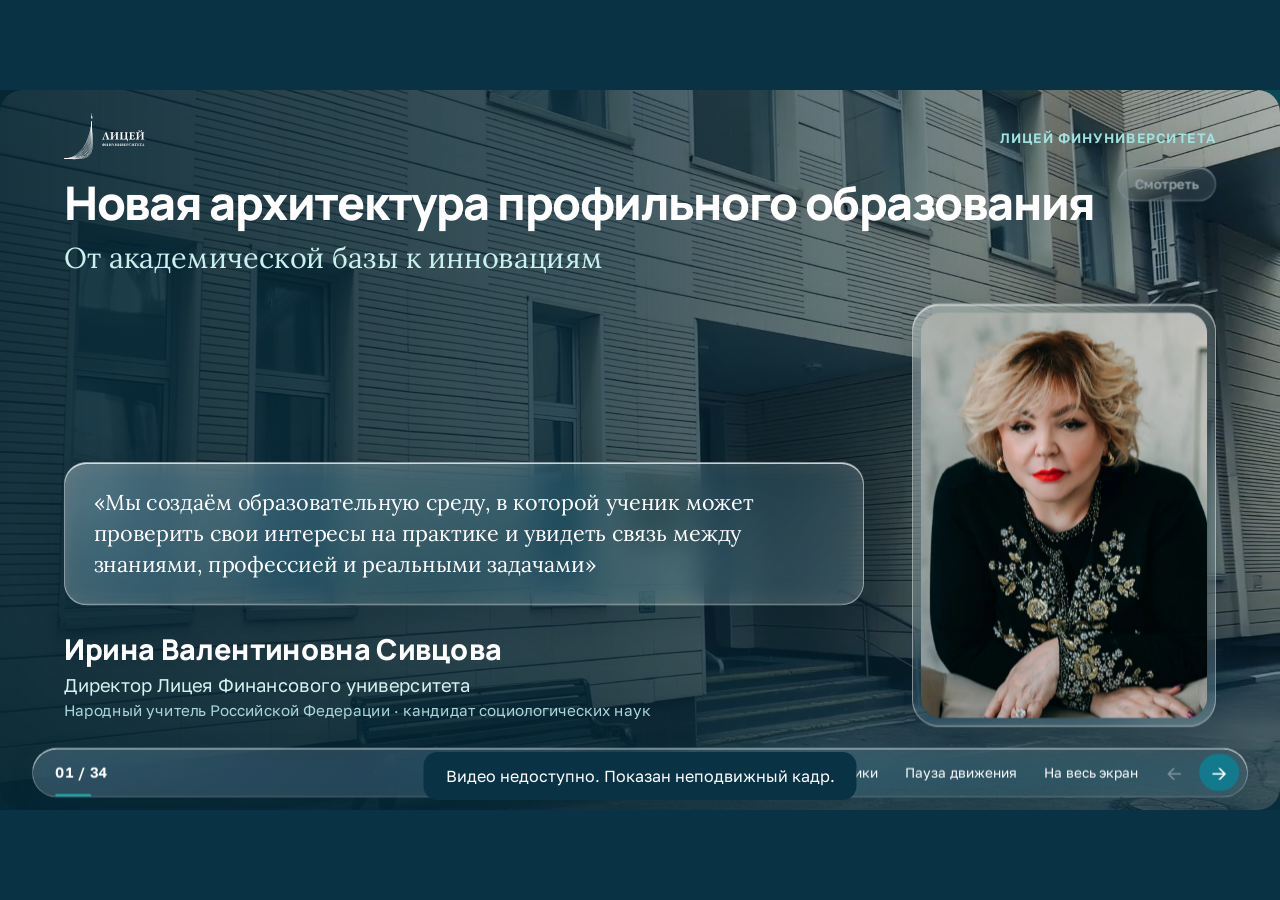
==== commit 2c99a823: "Опубликовать 34 слайда со свежими уроками, LED, студией и контуром ИИ. Живые уроки английского и про" ====
--- a/index.html
+++ b/index.html
@@ -436,9 +436,22 @@
  .video-toggle{font-size:14px;padding:8px 14px;right:12px;bottom:12px}
 }
 
+
+.quality-groups{display:grid;grid-template-columns:1fr 1.2fr .9fr;gap:24px}.quality-group{border-left:4px solid var(--aqua);padding:8px 18px;display:flex;flex-direction:column;gap:9px}.quality-group b{font:800 27px Manrope,sans-serif}.quality-group span{font-size:22px;line-height:1.5;color:var(--muted)}.quality-profile{height:285px;overflow:hidden;border-radius:24px;border:2px solid var(--line);background:#181b26;flex:none}.quality-profile img{width:100%;height:auto;display:block;margin-top:-105px}.quality-caption{font-size:21px;color:var(--muted)}
+@media(max-width:899px){.quality-groups{grid-template-columns:1fr;gap:18px}.quality-group b{font-size:22px}.quality-group span{font-size:17px}.quality-profile{height:auto;overflow:visible}.quality-profile img{border-radius:22px;margin-top:0}.quality-caption{font-size:16px}}
+/* Fresh content: retain approved palette, type, frames and entry language. */
+.fresh-media video,.media video[data-src*="/v3/"]{object-fit:contain;background:var(--deep)}
+.ai-map{display:flex;flex-direction:column;gap:26px}.ai-lane h3{font:800 25px Manrope,sans-serif;margin-bottom:14px;color:var(--teal)}
+.ai-flow{display:grid;grid-template-columns:repeat(4,minmax(0,1fr));gap:36px}
+.ai-flow li{position:relative;padding:23px 20px;border:2px solid var(--line);background:rgba(255,255,255,.78);border-radius:22px;min-height:118px;display:flex;flex-direction:column;justify-content:center;gap:10px}
+.ai-flow li:nth-child(2){border-color:var(--teal);background:var(--sky)}
+.ai-flow b{font:800 27px Manrope,sans-serif}.ai-flow span{font-size:21px;color:var(--muted)}
+.ai-arrow{position:absolute;right:-34px;top:calc(50% - 12px);width:30px;height:24px;overflow:visible}.ai-arrow path{fill:none;stroke:var(--aqua);stroke-width:3}
+.ai-foot{display:flex;align-items:center;gap:24px;margin-top:2px}.ai-foot .srv-photo{width:90px;height:90px}.ai-foot p{display:flex;flex-direction:column;gap:8px}.ai-foot b{font:800 25px Manrope,sans-serif}.ai-foot span{font-size:21px;color:var(--muted)}
+@media(max-width:899px){.ai-map{gap:26px}.ai-lane h3{font-size:20px}.ai-flow{grid-template-columns:1fr;gap:26px}.ai-flow li{min-height:94px;padding:18px}.ai-flow b{font-size:22px}.ai-flow span{font-size:17px}.ai-arrow{right:calc(50% - 15px);top:auto;bottom:-26px;transform:rotate(90deg)}.ai-foot{align-items:flex-start;gap:16px}.ai-foot .srv-photo{width:70px;height:70px}.ai-foot b{font-size:18px}.ai-foot span{font-size:16px}.fresh-media{height:auto!important;aspect-ratio:16/9}}
 </style></head><body><main id="stage" aria-label="Презентация Лицея Финансового университета">
 <div class="brandbar"><img class="logo-light" src="assets/brand/v2/lyceum-color.svg" alt="Лицей Финансового университета"><img class="logo-dark" src="assets/brand/v2/lyceum-white.svg" alt=""><span class="chapter" id="chapter"></span></div>
-<section class="slide dark hero" id="slide-1" data-chapter="Лицей Финуниверситета" data-notes="Основная идея выступления: новая архитектура профильного образования в Лицее Финансового университета строится как переход от прочной академической базы к осознанной профессиональной траектории и инновационной практике. Ключевая формулировка: «Наша задача — не просто помочь школьнику выбрать профиль. Мы создаём образовательную среду, в которой он может проверить свои интересы на практике, приобрести востребованные навыки и увидеть связь между знаниями, профессией и реальными задачами общества и экономики». Профильное обучение не отменяет фундаментальности образования, а делает её более осмысленной и прикладной. «Однако фундамент становится по-настоящему ценным тогда, когда ученик понимает, где и как он может его применить. Эту связь обеспечивают профильные элективные курсы»." data-sources="1, 2, 3" aria-label="Слайд 1: Новая архитектура профильного образования">
+<section id="slide-1" aria-label="Слайд 1: Новая архитектура профильного образования" class="slide dark hero" data-chapter="Лицей Финуниверситета" data-notes="Основная идея выступления: новая архитектура профильного образования в Лицее Финансового университета строится как переход от прочной академической базы к осознанной профессиональной траектории и инновационной практике. Ключевая формулировка: «Наша задача — не просто помочь школьнику выбрать профиль. Мы создаём образовательную среду, в которой он может проверить свои интересы на практике, приобрести востребованные навыки и увидеть связь между знаниями, профессией и реальными задачами общества и экономики». Профильное обучение не отменяет фундаментальности образования, а делает её более осмысленной и прикладной. «Однако фундамент становится по-настоящему ценным тогда, когда ученик понимает, где и как он может его применить. Эту связь обеспечивают профильные элективные курсы»." data-sources="1, 2, 3">
 <div class="hero-bg"><figure class="media bg" data-a="reveal" style="--d:0.00s"><video muted playsinline preload="none" loop data-src="assets/video/v2/lyceum-main.mp4" poster="assets/photos/v2/lyceum-main-poster.webp" aria-label="Главный проморолик Лицея Финансового университета" style="object-position:50% 50%"></video><button class="video-toggle glass" type="button">Пауза</button></figure></div>
 <header class="head"><h1 data-a="up" style="--d:0.25s">Новая архитектура профильного образования</h1>
 <p class="sub serif" data-a="up" style="--d:0.45s">От академической базы к инновациям</p></header>
@@ -448,22 +461,22 @@
   <div class="speaker-name" data-a="up" style="--d:1.00s"><b>Ирина Валентиновна Сивцова</b><span>Директор Лицея Финансового университета</span><small>Народный учитель Российской Федерации · кандидат социологических наук</small></div>
  </div>
  <figure class="portrait glass" data-a="portrait" style="--d:0.50s"><img src="assets/photos/director-sivtsova.webp" alt="Ирина Валентиновна Сивцова"></figure>
-</div></section><section class="slide route" id="slide-2" data-chapter="Замысел" data-notes="Основная идея выступления: новая архитектура профильного образования в Лицее Финансового университета строится как переход от прочной академической базы к осознанной профессиональной траектории и инновационной практике. Ключевая формулировка: «Наша задача — не просто помочь школьнику выбрать профиль. Мы создаём образовательную среду, в которой он может проверить свои интересы на практике, приобрести востребованные навыки и увидеть связь между знаниями, профессией и реальными задачами общества и экономики». Профильное обучение не отменяет фундаментальности образования, а делает её более осмысленной и прикладной. «Однако фундамент становится по-настоящему ценным тогда, когда ученик понимает, где и как он может его применить. Эту связь обеспечивают профильные элективные курсы» Новая архитектура школьного образования — это переход от жесткой линейной си-стемы («школа — диплом — профессия») к мультивариативной образовательной эко-системе, где фундаментальная академическая база сочетается с технологическими ин-новациями, проектной деятельностью и развитием личности ребенка." data-sources="1" aria-label="Слайд 2: Выбрать профиль — проверить себя в деле"><header class="head"><h2 data-a="up" style="--d:0.00s">Выбрать профиль — проверить себя в деле</h2><p class="sub" data-a="up" style="--d:0.12s">Не линейная система «школа — диплом — профессия», а маршрут, который ученик проходит сам</p></header>
+</div></section><section id="slide-2" aria-label="Слайд 2: Выбрать профиль — проверить себя в деле" class="slide route" data-chapter="Замысел" data-notes="Основная идея выступления: новая архитектура профильного образования в Лицее Финансового университета строится как переход от прочной академической базы к осознанной профессиональной траектории и инновационной практике. Ключевая формулировка: «Наша задача — не просто помочь школьнику выбрать профиль. Мы создаём образовательную среду, в которой он может проверить свои интересы на практике, приобрести востребованные навыки и увидеть связь между знаниями, профессией и реальными задачами общества и экономики». Профильное обучение не отменяет фундаментальности образования, а делает её более осмысленной и прикладной. «Однако фундамент становится по-настоящему ценным тогда, когда ученик понимает, где и как он может его применить. Эту связь обеспечивают профильные элективные курсы» Новая архитектура школьного образования — это переход от жесткой линейной си-стемы («школа — диплом — профессия») к мультивариативной образовательной эко-системе, где фундаментальная академическая база сочетается с технологическими ин-новациями, проектной деятельностью и развитием личности ребенка." data-sources="1"><header class="head"><h2 data-a="up" style="--d:0.00s">Выбрать профиль — проверить себя в деле</h2><p class="sub" data-a="up" style="--d:0.12s">Не линейная система «школа — диплом — профессия», а маршрут, который ученик проходит сам</p></header>
 <div class="route-wrap"><svg class="route-line" viewBox="0 0 1440 40" preserveAspectRatio="none" aria-hidden="true"><path pathLength="1" d="M40 20H1400" data-a="draw" style="--d:0.30s"/></svg><ol class="steps"><li class="step" data-a="pop" style="--d:0.45s"><i>01</i><b>Знания</b><span>Академическая база</span></li><li class="step" data-a="pop" style="--d:0.67s"><i>02</i><b>Выбор</b><span>Профиль и элективы</span></li><li class="step" data-a="pop" style="--d:0.89s"><i>03</i><b>Свой проект</b><span>Проверка интереса</span></li><li class="step" data-a="pop" style="--d:1.11s"><i>04</i><b>Практика</b><span>Реальная задача</span></li></ol></div>
-<blockquote class="quote serif" data-a="up" style="--d:1.40s">«Наша задача — не просто помочь школьнику выбрать профиль. Мы создаём среду, в которой он может проверить свои интересы на практике и приобрести востребованные навыки»</blockquote></section><section class="slide " id="slide-3" data-chapter="Академическая база" data-notes="Профильное обучение не отменяет фундаментальности образования, а делает её более осмысленной и прикладной. «Однако фундамент становится по-настоящему ценным тогда, когда ученик понимает, где и как он может его применить. Эту связь обеспечивают профильные элективные курсы» Новая архитектура школьного образования — это переход от жесткой линейной си-стемы («школа — диплом — профессия») к мультивариативной образовательной эко-системе, где фундаментальная академическая база сочетается с технологическими ин-новациями, проектной деятельностью и развитием личности ребенка." data-sources="1, 3" aria-label="Слайд 3: Фундамент, у которого есть применение"><header class="head"><h2 data-a="up" style="--d:0.00s">Фундамент, у которого есть применение</h2><p class="sub" data-a="up" style="--d:0.12s">Профильное обучение делает фундаментальное образование осмысленным и прикладным</p></header>
+<blockquote class="quote serif" data-a="up" style="--d:1.40s">«Наша задача — не просто помочь школьнику выбрать профиль. Мы создаём среду, в которой он может проверить свои интересы на практике и приобрести востребованные навыки»</blockquote></section><section id="slide-3" aria-label="Слайд 3: Фундамент, у которого есть применение" class="slide " data-chapter="Академическая база" data-notes="Профильное обучение не отменяет фундаментальности образования, а делает её более осмысленной и прикладной. «Однако фундамент становится по-настоящему ценным тогда, когда ученик понимает, где и как он может его применить. Эту связь обеспечивают профильные элективные курсы» Новая архитектура школьного образования — это переход от жесткой линейной си-стемы («школа — диплом — профессия») к мультивариативной образовательной эко-системе, где фундаментальная академическая база сочетается с технологическими ин-новациями, проектной деятельностью и развитием личности ребенка." data-sources="1, 3"><header class="head"><h2 data-a="up" style="--d:0.00s">Фундамент, у которого есть применение</h2><p class="sub" data-a="up" style="--d:0.12s">Профильное обучение делает фундаментальное образование осмысленным и прикладным</p></header>
 <div class="split"><div class="found">
  <div class="pillars"><span class="p1" data-a="rise" style="--d:0.50s">Элективы</span><span class="p2" data-a="rise" style="--d:0.70s">Исследование</span><span class="p3" data-a="rise" style="--d:0.90s">Проект</span></div>
  <div class="base" data-a="grow" style="--d:0.30s">Фундаментальные знания</div>
  <p class="chain" data-a="up" style="--d:1.20s">Понять <em>→</em> применить <em>→</em> осмыслить</p>
  <blockquote class="quote serif small-q" data-a="up" style="--d:1.40s">«Фундамент становится ценным, когда ученик понимает, где и как его применить. Эту связь обеспечивают элективные курсы»</blockquote>
-</div><figure class="ph tall" data-a="reveal" style="--d:0.20s"><img src="assets/photos/learning-group.webp" alt="Лицеисты на занятии" style="object-position:50% 40%" decoding="async"></figure></div></section><section class="slide " id="slide-4" data-chapter="Образовательная модель" data-notes="Новая архитектура школьного образования — это переход от жесткой линейной си-стемы («школа — диплом — профессия») к мультивариативной образовательной эко-системе, где фундаментальная академическая база сочетается с технологическими ин-новациями, проектной деятельностью и развитием личности ребенка. В этой концепции под «архитектурой» понимается как изменение самой структуры обучения (моделей, траекторий), так и трансформация физических пространств (ди-зайна зданий и классов), которые напрямую влияют на учебный процесс. 1. Концептуальная архитектура: Смена образовательной модели Современный подход переосмысляет то, как строятся учебные треки. Вместо одинако-вой для всех программы внедряются гибкие форматы: • Образование как пазл: Традиционная линейная модель уступает место непрерывному обучению (lifelong learning). Образовательный маршрут превращается в конструктор, который человек собирает в течение всей жизни. • Междисциплинарность: Знания больше не делятся строго по учебным предметам. Обучение строится вокруг сквозных проектов на стыке биологии, робототехники, IT и гуманитарных наук. • Инновационная инфраструктура: Включение школьников в реальную исследователь-скую деятельность. • Использование ИИ и автоматизации: наряду с классическими уроками в мировую практику внедряются адаптивные ИИ-тьюторы, которые помогают персонализировать нагрузку под каждого ребенка.  2. Физическая архитектура: Пространство, определяющее сознание Современные школы уходят от концепции «коридор-коробка» советского или типово-го индустриального образца. Пространство становится соучастником образовательного процесса:" data-sources="1" aria-label="Слайд 4: Две архитектуры — одна задача"><header class="head"><h2 data-a="up" style="--d:0.00s">Две архитектуры — одна задача</h2><p class="sub" data-a="up" style="--d:0.12s">Меняется и структура обучения, и само пространство, в котором оно идёт</p></header>
+</div><figure class="ph tall" data-a="reveal" style="--d:0.20s"><img src="assets/photos/learning-group.webp" alt="Лицеисты на занятии" style="object-position:50% 40%" decoding="async"></figure></div></section><section id="slide-4" aria-label="Слайд 4: Две архитектуры — одна задача" class="slide " data-chapter="Образовательная модель" data-notes="Новая архитектура школьного образования — это переход от жесткой линейной си-стемы («школа — диплом — профессия») к мультивариативной образовательной эко-системе, где фундаментальная академическая база сочетается с технологическими ин-новациями, проектной деятельностью и развитием личности ребенка. В этой концепции под «архитектурой» понимается как изменение самой структуры обучения (моделей, траекторий), так и трансформация физических пространств (ди-зайна зданий и классов), которые напрямую влияют на учебный процесс. 1. Концептуальная архитектура: Смена образовательной модели Современный подход переосмысляет то, как строятся учебные треки. Вместо одинако-вой для всех программы внедряются гибкие форматы: • Образование как пазл: Традиционная линейная модель уступает место непрерывному обучению (lifelong learning). Образовательный маршрут превращается в конструктор, который человек собирает в течение всей жизни. • Междисциплинарность: Знания больше не делятся строго по учебным предметам. Обучение строится вокруг сквозных проектов на стыке биологии, робототехники, IT и гуманитарных наук. • Инновационная инфраструктура: Включение школьников в реальную исследователь-скую деятельность. • Использование ИИ и автоматизации: наряду с классическими уроками в мировую практику внедряются адаптивные ИИ-тьюторы, которые помогают персонализировать нагрузку под каждого ребенка.  2. Физическая архитектура: Пространство, определяющее сознание Современные школы уходят от концепции «коридор-коробка» советского или типово-го индустриального образца. Пространство становится соучастником образовательного процесса:" data-sources="1"><header class="head"><h2 data-a="up" style="--d:0.00s">Две архитектуры — одна задача</h2><p class="sub" data-a="up" style="--d:0.12s">Меняется и структура обучения, и само пространство, в котором оно идёт</p></header>
 <div class="twin">
  <div class="panel" data-a="left" style="--d:0.35s"><small>Структура обучения</small><b>Содержание</b><p class="flow">Предмет <em>→</em> Электив <em>→</em> Проект</p><span>Модели и траектории: как ученик собирает свой маршрут</span></div>
  <div class="plus" data-a="pop" style="--d:0.80s">+</div>
  <div class="panel" data-a="right" style="--d:0.50s"><small>Физическая среда</small><b>Пространство</b><p class="flow">Класс <em>→</em> Команда <em>→</em> Лаборатория</p><span>Здания и классы: где он пробует, обсуждает и создаёт</span></div>
 </div>
-<div class="was-now"><p class="was" data-a="up" style="--d:1.10s"><s>школа → диплом → профессия</s></p><p class="now" data-a="up" style="--d:1.35s">мультивариативная образовательная экосистема</p></div></section><section class="slide " id="slide-5" data-chapter="Принципы" data-notes="1. Концептуальная архитектура: Смена образовательной модели Современный подход переосмысляет то, как строятся учебные треки. Вместо одинако-вой для всех программы внедряются гибкие форматы: • Образование как пазл: Традиционная линейная модель уступает место непрерывному обучению (lifelong learning). Образовательный маршрут превращается в конструктор, который человек собирает в течение всей жизни. • Междисциплинарность: Знания больше не делятся строго по учебным предметам. Обучение строится вокруг сквозных проектов на стыке биологии, робототехники, IT и гуманитарных наук. • Инновационная инфраструктура: Включение школьников в реальную исследователь-скую деятельность. • Использование ИИ и автоматизации: наряду с классическими уроками в мировую практику внедряются адаптивные ИИ-тьюторы, которые помогают персонализировать нагрузку под каждого ребенка." data-sources="1" aria-label="Слайд 5: Маршрут как конструктор"><header class="head"><h2 data-a="up" style="--d:0.00s">Маршрут как конструктор</h2><p class="sub" data-a="up" style="--d:0.12s">Четыре принципа новой образовательной модели</p></header>
-<ol class="puzzle"><li class="piece" data-a="drop" style="--d:0.35s"><i>1</i><b>Непрерывность</b><span>Маршрут — конструктор, который человек собирает всю жизнь</span></li><li class="piece" data-a="drop" style="--d:0.55s"><i>2</i><b>Междисциплинарность</b><span>Сквозные проекты на стыке предметов</span></li><li class="piece" data-a="drop" style="--d:0.75s"><i>3</i><b>Исследование</b><span>Школьники включаются в реальную исследовательскую работу</span></li><li class="piece" data-a="drop" style="--d:0.95s"><i>4</i><b>Персонализация</b><span>ИИ-инструменты помогают учитывать нагрузку каждого</span></li></ol><div class="track" data-a="grow" style="--d:1.20s">Собственная образовательная траектория</div></section><section class="slide " id="slide-6" data-chapter="Пространство" data-notes="2. Физическая архитектура: Пространство, определяющее сознание Современные школы уходят от концепции «коридор-коробка» советского или типово-го индустриального образца. Пространство становится соучастником образовательного процесса: КритерийТрадиционная школаНовая архитектурная концепция Организация классовСтрогие ряды парт, закрепленные кабинеты.Трансформируемые пространства со сдвижными перегородками и мобильной мебелью. Коридоры и рекреацииУзкие транзитные зоны только для прохода и дежурства. Широкие многосветные атриумы и медиатеки для общения, групповой работы и отдыха. ОткрытостьГлухие стены, изолированность от внешнего мира.Прозрачные стены (остекление), способствующие психологическому комфорту и снижению уровня буллинга. ЭкологичностьСтандартные отделочные материалы.«Зеленая» архитектура: энергоэффективность, микроклимат, обилие естественного света и экологичные материалы." data-sources="1" aria-label="Слайд 6: Аудитория меняется вместе с задачей"><header class="head"><h2 data-a="up" style="--d:0.00s">Аудитория меняется вместе с задачей</h2><p class="sub" data-a="up" style="--d:0.12s">Пространство становится соучастником образовательного процесса</p></header>
+<div class="was-now"><p class="was" data-a="up" style="--d:1.10s"><s>школа → диплом → профессия</s></p><p class="now" data-a="up" style="--d:1.35s">мультивариативная образовательная экосистема</p></div></section><section id="slide-5" aria-label="Слайд 5: Маршрут как конструктор" class="slide " data-chapter="Принципы" data-notes="1. Концептуальная архитектура: Смена образовательной модели Современный подход переосмысляет то, как строятся учебные треки. Вместо одинако-вой для всех программы внедряются гибкие форматы: • Образование как пазл: Традиционная линейная модель уступает место непрерывному обучению (lifelong learning). Образовательный маршрут превращается в конструктор, который человек собирает в течение всей жизни. • Междисциплинарность: Знания больше не делятся строго по учебным предметам. Обучение строится вокруг сквозных проектов на стыке биологии, робототехники, IT и гуманитарных наук. • Инновационная инфраструктура: Включение школьников в реальную исследователь-скую деятельность. • Использование ИИ и автоматизации: наряду с классическими уроками в мировую практику внедряются адаптивные ИИ-тьюторы, которые помогают персонализировать нагрузку под каждого ребенка." data-sources="1"><header class="head"><h2 data-a="up" style="--d:0.00s">Маршрут как конструктор</h2><p class="sub" data-a="up" style="--d:0.12s">Четыре принципа новой образовательной модели</p></header>
+<ol class="puzzle"><li class="piece" data-a="drop" style="--d:0.35s"><i>1</i><b>Непрерывность</b><span>Маршрут — конструктор, который человек собирает всю жизнь</span></li><li class="piece" data-a="drop" style="--d:0.55s"><i>2</i><b>Междисциплинарность</b><span>Сквозные проекты на стыке предметов</span></li><li class="piece" data-a="drop" style="--d:0.75s"><i>3</i><b>Исследование</b><span>Школьники включаются в реальную исследовательскую работу</span></li><li class="piece" data-a="drop" style="--d:0.95s"><i>4</i><b>Персонализация</b><span>ИИ-инструменты помогают учитывать нагрузку каждого</span></li></ol><div class="track" data-a="grow" style="--d:1.20s">Собственная образовательная траектория</div></section><section id="slide-6" aria-label="Слайд 6: Аудитория меняется вместе с задачей" class="slide " data-chapter="Пространство" data-notes="2. Физическая архитектура: Пространство, определяющее сознание Современные школы уходят от концепции «коридор-коробка» советского или типово-го индустриального образца. Пространство становится соучастником образовательного процесса: КритерийТрадиционная школаНовая архитектурная концепция Организация классовСтрогие ряды парт, закрепленные кабинеты.Трансформируемые пространства со сдвижными перегородками и мобильной мебелью. Коридоры и рекреацииУзкие транзитные зоны только для прохода и дежурства. Широкие многосветные атриумы и медиатеки для общения, групповой работы и отдыха. ОткрытостьГлухие стены, изолированность от внешнего мира.Прозрачные стены (остекление), способствующие психологическому комфорту и снижению уровня буллинга. ЭкологичностьСтандартные отделочные материалы.«Зеленая» архитектура: энергоэффективность, микроклимат, обилие естественного света и экологичные материалы." data-sources="1"><header class="head"><h2 data-a="up" style="--d:0.00s">Аудитория меняется вместе с задачей</h2><p class="sub" data-a="up" style="--d:0.12s">Пространство становится соучастником образовательного процесса</p></header>
 <div class="split s6"><div class="room glass-light" data-a="reveal" style="--d:0.20s">
  <svg viewBox="0 0 570 340" aria-label="Схема: ряды парт перестраиваются в группы"><rect x="20" y="10" width="530" height="320" rx="22" class="walls"/><path d="M200 22H370" class="board"/><rect class="desk" x="70" y="60" width="70" height="40" rx="8" style="--dx:-4px;--dy:11px;--d:1.20s"/><rect class="desk" x="190" y="60" width="70" height="40" rx="8" style="--dx:-46px;--dy:11px;--d:1.24s"/><rect class="desk" x="310" y="60" width="70" height="40" rx="8" style="--dx:-244px;--dy:59px;--d:1.28s"/><rect class="desk" x="430" y="60" width="70" height="40" rx="8" style="--dx:-286px;--dy:59px;--d:1.32s"/><rect class="desk" x="70" y="140" width="70" height="40" rx="8" style="--dx:286px;--dy:-69px;--d:1.36s"/><rect class="desk" x="190" y="140" width="70" height="40" rx="8" style="--dx:244px;--dy:-69px;--d:1.40s"/><rect class="desk" x="310" y="140" width="70" height="40" rx="8" style="--dx:46px;--dy:-21px;--d:1.44s"/><rect class="desk" x="430" y="140" width="70" height="40" rx="8" style="--dx:4px;--dy:-21px;--d:1.48s"/><rect class="desk" x="70" y="220" width="70" height="40" rx="8" style="--dx:141px;--dy:-14px;--d:1.52s"/><rect class="desk" x="190" y="220" width="70" height="40" rx="8" style="--dx:99px;--dy:-14px;--d:1.56s"/><rect class="desk" x="310" y="220" width="70" height="40" rx="8" style="--dx:-99px;--dy:34px;--d:1.60s"/><rect class="desk" x="430" y="220" width="70" height="40" rx="8" style="--dx:-141px;--dy:34px;--d:1.64s"/></svg>
  <p class="mode"><span class="m1">Общий урок</span><span class="m2">Работа в группах</span></p></div>
@@ -471,76 +484,76 @@
   <div data-a="up" style="--d:0.50s"><dt>Классы</dt><dd><s>строгие ряды парт</s> → мобильная мебель и трансформация</dd></div>
   <div data-a="up" style="--d:0.70s"><dt>Рекреации</dt><dd><s>транзит для прохода</s> → общение, групповая работа и отдых</dd></div>
   <div data-a="up" style="--d:0.90s"><dt>Открытость</dt><dd><s>глухие стены</s> → остекление, свет и психологический комфорт</dd></div>
- </dl></div></section><section class="slide " id="slide-7" data-chapter="Человек в среде" data-notes="3. Социальная миссия: Борьба с выгоранием и травлей Архитектурные изменения направлены не только на эстетику, но и на решение глубоких психологических проблем: 1. Профилактика буллинга: Продуманное зонирование, отсутствие темных закоулков и «прозрачность» общих зон (включая правильную планировку санузлов и рекреаций) заметно снижают уровень агрессии среди подростков. 2. Забота об учителях: В новых школах проектируются полноценные лаундж-зоны и коворкинги для педагогов, помогающие бороться с профессиональным выгоранием. Главный вывод новой архитектуры образования: школьная среда должна учить гибкости. Если пространство вокруг ребенка может меняться под его задачи за пару минут, то и его мышление становится более адаптивным, креативным и готовым к вызовам технологического будущего. Пространственная открытость рассматривается как поддерживающий фактор, а не доказанный способ устранить травлю или выгорание." data-sources="1, 3" aria-label="Слайд 7: Школа должна поддерживать человека"><header class="head"><h2 data-a="up" style="--d:0.00s">Школа должна поддерживать человека</h2><p class="sub" data-a="up" style="--d:0.12s">Архитектура решает не только эстетические, но и психологические задачи</p></header>
+ </dl></div></section><section id="slide-7" aria-label="Слайд 7: Школа должна поддерживать человека" class="slide " data-chapter="Человек в среде" data-notes="3. Социальная миссия: Борьба с выгоранием и травлей Архитектурные изменения направлены не только на эстетику, но и на решение глубоких психологических проблем: 1. Профилактика буллинга: Продуманное зонирование, отсутствие темных закоулков и «прозрачность» общих зон (включая правильную планировку санузлов и рекреаций) заметно снижают уровень агрессии среди подростков. 2. Забота об учителях: В новых школах проектируются полноценные лаундж-зоны и коворкинги для педагогов, помогающие бороться с профессиональным выгоранием. Главный вывод новой архитектуры образования: школьная среда должна учить гибкости. Если пространство вокруг ребенка может меняться под его задачи за пару минут, то и его мышление становится более адаптивным, креативным и готовым к вызовам технологического будущего. Пространственная открытость рассматривается как поддерживающий фактор, а не доказанный способ устранить травлю или выгорание." data-sources="1, 3"><header class="head"><h2 data-a="up" style="--d:0.00s">Школа должна поддерживать человека</h2><p class="sub" data-a="up" style="--d:0.12s">Архитектура решает не только эстетические, но и психологические задачи</p></header>
 <div class="split s7"><figure class="ph tall" data-a="reveal" style="--d:0.20s"><img src="assets/photos/v2/human-conversation.webp" alt="Лицеисты общаются и работают вместе" style="object-position:50% 45%" decoding="async"></figure>
 <div class="stack">
  <div class="row-item" data-a="up" style="--d:0.50s"><b>Безопасность общения</b><span>Продуманное зонирование и прозрачность общих зон снижают уровень агрессии</span></div>
  <div class="row-item" data-a="up" style="--d:0.70s"><b>Забота об учителях</b><span>Лаундж-зоны и коворкинги для педагогов помогают бороться с выгоранием</span></div>
  <div class="row-item accent" data-a="up" style="--d:0.90s"><b>Среда учит гибкости</b><span>Если пространство меняется под задачу за пару минут, мышление тоже становится адаптивнее</span></div>
-</div></div></section><section class="slide dark" id="slide-8" data-chapter="Профильный выбор" data-notes="Социально-экономический профиль: представить социально-экономический блок как пространство, где школьники изучают экономику не изолированно, а в связи с обществом, рынком, правом, коммуникациями и предпринимательством. «Экономика на английском языке»: освоение базовых экономических моделей и терминологии; чтение аутентичных материалов; подготовка к международной академической и профессиональной среде. «Экономическая социология»: понимание того, как социальные нормы, потребительское поведение, финансовые привычки и цифровизация меняют экономику; развитие умения видеть за цифрами реальные мотивы и действия людей. «Основы налоговой грамотности» — ответственное финансовое поведение, знание прав и обязанностей налогоплательщик. «Основы предпринимательской деятельности» — от идеи и правовых основ до бизнес-плана и собственного проекта. «Деловая коммуникация» — переговоры, самопрезентация, деловой этикет, решение конфликтов; «Основы современного пиара и рекламной деятельности» — создание имиджа, рекламные стратегии, цифровая коммуникация с аудиторией. «Деловой английский язык» — переписка, переговоры и презентации в финансово-экономической сфере. Ключевая мысль: «Экономическое образование сегодня — это не только знание рынка, финансов и налогов. Это умение понимать человека, видеть общественные последствия решений, ясно говорить о своих идеях и превращать замысел в жизнеспособный проект». Гуманитарный профиль: культура, язык и гражданская зрелость. Гуманитарное направление развивает качества, без которых невозможны ни лидерство, ни успешная профессиональная коммуникация: эмпатию, аргументацию, культурную грамотность и ответственность. «Зарубежная литература»: анализ ключевых идей, мотивов и художественных направлений XX века; развитие навыка вдумчивого чтения и интерпретации сложного текста.«Политической социологии»: понимание общественных институтов, политического поведения, электоральных процессов и общественного мнения; формирование грамотной гражданской позиции и устойчивости к манипуляциям. «Языковой практикум» как пространство интенсивного преодоления языкового барьера через ролевые игры, симуляции и реальные коммуникативные ситуации.  Связать гуманитарный блок с курсами делового английского, PR и коммуникации: современные профессионалы должны не только владеть знаниями, но и уметь объяснять, убеждать, слушать и вести диалог.  Ключевая мысль: «В эпоху технологий особенно ценным становится человеческое: способность понимать другого, работать с текстом и смыслом, вести честный диалог и принимать ответственные решения».  Технологический профиль: от ИИ-грамотности к созданию решений. Представить технологическое направление как ответ на быстрое изменение рынка труда и цифровой среды. Последовательно показать образовательную траекторию: «Введение в ИИ-грамотность» — понимание принципов работы генеративного ИИ, его возможностей, ограничений, этических и правовых аспектов. «Вайбкодинг и разработка ИИ-агентов» — создание прикладных цифровых решений и автоматизация задач через взаимодействие с ИИ. «Проектная деятельность в сфере ИИ» — применение знаний для разработки прототипов, аналитических продуктов и цифровых сервисов. «Инженерный практикум» — конструирование, 3D-печать, техническая механика и начальная робототехника; «3D-моделирование» — цифровое прототипирование, работа с формой, текстурами и визуализацией. Подчеркнуть важный принцип: технологическое образование — это не обучение «нажатию кнопок», а развитие инженерного мышления, умения формулировать задачу, проверять результат и оценивать последствия применения технологий. Ключевая формулировка: «Мы хотим, чтобы наши ученики не были только пользователями технологий. Они должны становиться авторами решений: понимать задачу, задавать правильные вопросы искусственному интеллекту, создавать прототипы и нести ответственность за результат»." data-sources="1, 4" aria-label="Слайд 8: Три профиля — множество сочетаний"><header class="head"><h2 data-a="up" style="--d:0.00s">Три профиля — множество сочетаний</h2><p class="sub" data-a="up" style="--d:0.12s">Элективы соединяют интересы за границами профиля</p></header>
+</div></div></section><section id="slide-8" aria-label="Слайд 8: Три профиля — множество сочетаний" class="slide dark" data-chapter="Профильный выбор" data-notes="Социально-экономический профиль: представить социально-экономический блок как пространство, где школьники изучают экономику не изолированно, а в связи с обществом, рынком, правом, коммуникациями и предпринимательством. «Экономика на английском языке»: освоение базовых экономических моделей и терминологии; чтение аутентичных материалов; подготовка к международной академической и профессиональной среде. «Экономическая социология»: понимание того, как социальные нормы, потребительское поведение, финансовые привычки и цифровизация меняют экономику; развитие умения видеть за цифрами реальные мотивы и действия людей. «Основы налоговой грамотности» — ответственное финансовое поведение, знание прав и обязанностей налогоплательщик. «Основы предпринимательской деятельности» — от идеи и правовых основ до бизнес-плана и собственного проекта. «Деловая коммуникация» — переговоры, самопрезентация, деловой этикет, решение конфликтов; «Основы современного пиара и рекламной деятельности» — создание имиджа, рекламные стратегии, цифровая коммуникация с аудиторией. «Деловой английский язык» — переписка, переговоры и презентации в финансово-экономической сфере. Ключевая мысль: «Экономическое образование сегодня — это не только знание рынка, финансов и налогов. Это умение понимать человека, видеть общественные последствия решений, ясно говорить о своих идеях и превращать замысел в жизнеспособный проект». Гуманитарный профиль: культура, язык и гражданская зрелость. Гуманитарное направление развивает качества, без которых невозможны ни лидерство, ни успешная профессиональная коммуникация: эмпатию, аргументацию, культурную грамотность и ответственность. «Зарубежная литература»: анализ ключевых идей, мотивов и художественных направлений XX века; развитие навыка вдумчивого чтения и интерпретации сложного текста.«Политической социологии»: понимание общественных институтов, политического поведения, электоральных процессов и общественного мнения; формирование грамотной гражданской позиции и устойчивости к манипуляциям. «Языковой практикум» как пространство интенсивного преодоления языкового барьера через ролевые игры, симуляции и реальные коммуникативные ситуации.  Связать гуманитарный блок с курсами делового английского, PR и коммуникации: современные профессионалы должны не только владеть знаниями, но и уметь объяснять, убеждать, слушать и вести диалог.  Ключевая мысль: «В эпоху технологий особенно ценным становится человеческое: способность понимать другого, работать с текстом и смыслом, вести честный диалог и принимать ответственные решения».  Технологический профиль: от ИИ-грамотности к созданию решений. Представить технологическое направление как ответ на быстрое изменение рынка труда и цифровой среды. Последовательно показать образовательную траекторию: «Введение в ИИ-грамотность» — понимание принципов работы генеративного ИИ, его возможностей, ограничений, этических и правовых аспектов. «Вайбкодинг и разработка ИИ-агентов» — создание прикладных цифровых решений и автоматизация задач через взаимодействие с ИИ. «Проектная деятельность в сфере ИИ» — применение знаний для разработки прототипов, аналитических продуктов и цифровых сервисов. «Инженерный практикум» — конструирование, 3D-печать, техническая механика и начальная робототехника; «3D-моделирование» — цифровое прототипирование, работа с формой, текстурами и визуализацией. Подчеркнуть важный принцип: технологическое образование — это не обучение «нажатию кнопок», а развитие инженерного мышления, умения формулировать задачу, проверять результат и оценивать последствия применения технологий. Ключевая формулировка: «Мы хотим, чтобы наши ученики не были только пользователями технологий. Они должны становиться авторами решений: понимать задачу, задавать правильные вопросы искусственному интеллекту, создавать прототипы и нести ответственность за результат»." data-sources="1, 4"><header class="head"><h2 data-a="up" style="--d:0.00s">Три профиля — множество сочетаний</h2><p class="sub" data-a="up" style="--d:0.12s">Элективы соединяют интересы за границами профиля</p></header>
 <ol class="profiles"><li data-a="up" style="--d:0.35s"><i class="sym">₽</i><b>Экономика и управление бизнесом</b><span>Общество, рынок, право и предпринимательство</span></li><li data-a="up" style="--d:0.55s"><i class="sym">Аа</i><b>Социальные науки и лингвистика</b><span>Культура, язык и гражданская зрелость</span></li><li data-a="up" style="--d:0.75s"><i class="sym">⌘</i><b>Инженерия данных</b><span>ИИ-грамотность, разработка и инженерное мышление</span></li></ol>
-<svg class="arcs" viewBox="0 0 1440 120" aria-hidden="true"><path pathLength="1" d="M240 10 Q480 120 720 10" data-a="draw" style="--d:1.10s"/><path pathLength="1" d="M720 10 Q960 120 1200 10" data-a="draw" style="--d:1.30s"/><path pathLength="1" d="M240 10 Q720 190 1200 10" class="long" data-a="draw" style="--d:1.50s"/></svg></section><section class="slide " id="slide-9" data-chapter="Экономика и управление бизнесом" data-notes="Социально-экономический профиль: представить социально-экономический блок как пространство, где школьники изучают экономику не изолированно, а в связи с обществом, рынком, правом, коммуникациями и предпринимательством. «Экономика на английском языке»: освоение базовых экономических моделей и терминологии; чтение аутентичных материалов; подготовка к международной академической и профессиональной среде. «Экономическая социология»: понимание того, как социальные нормы, потребительское поведение, финансовые привычки и цифровизация меняют экономику; развитие умения видеть за цифрами реальные мотивы и действия людей. «Основы налоговой грамотности» — ответственное финансовое поведение, знание прав и обязанностей налогоплательщик. «Основы предпринимательской деятельности» — от идеи и правовых основ до бизнес-плана и собственного проекта. «Деловая коммуникация» — переговоры, самопрезентация, деловой этикет, решение конфликтов; «Основы современного пиара и рекламной деятельности» — создание имиджа, рекламные стратегии, цифровая коммуникация с аудиторией. «Деловой английский язык» — переписка, переговоры и презентации в финансово-экономической сфере. Ключевая мысль: «Экономическое образование сегодня — это не только знание рынка, финансов и налогов. Это умение понимать человека, видеть общественные последствия решений, ясно говорить о своих идеях и превращать замысел в жизнеспособный проект»." data-sources="1" aria-label="Слайд 9: За цифрами — люди, за идеей — решение"><header class="head"><h2 data-a="up" style="--d:0.00s">За цифрами — люди, за идеей — решение</h2><p class="sub" data-a="up" style="--d:0.12s">Социально-экономический профиль: экономика в связи с обществом</p></header>
+<svg class="arcs" viewBox="0 0 1440 120" aria-hidden="true"><path pathLength="1" d="M240 10 Q480 120 720 10" data-a="draw" style="--d:1.10s"/><path pathLength="1" d="M720 10 Q960 120 1200 10" data-a="draw" style="--d:1.30s"/><path pathLength="1" d="M240 10 Q720 190 1200 10" class="long" data-a="draw" style="--d:1.50s"/></svg></section><section id="slide-9" aria-label="Слайд 9: За цифрами — люди, за идеей — решение" class="slide " data-chapter="Экономика и управление бизнесом" data-notes="Социально-экономический профиль: представить социально-экономический блок как пространство, где школьники изучают экономику не изолированно, а в связи с обществом, рынком, правом, коммуникациями и предпринимательством. «Экономика на английском языке»: освоение базовых экономических моделей и терминологии; чтение аутентичных материалов; подготовка к международной академической и профессиональной среде. «Экономическая социология»: понимание того, как социальные нормы, потребительское поведение, финансовые привычки и цифровизация меняют экономику; развитие умения видеть за цифрами реальные мотивы и действия людей. «Основы налоговой грамотности» — ответственное финансовое поведение, знание прав и обязанностей налогоплательщик. «Основы предпринимательской деятельности» — от идеи и правовых основ до бизнес-плана и собственного проекта. «Деловая коммуникация» — переговоры, самопрезентация, деловой этикет, решение конфликтов; «Основы современного пиара и рекламной деятельности» — создание имиджа, рекламные стратегии, цифровая коммуникация с аудиторией. «Деловой английский язык» — переписка, переговоры и презентации в финансово-экономической сфере. Ключевая мысль: «Экономическое образование сегодня — это не только знание рынка, финансов и налогов. Это умение понимать человека, видеть общественные последствия решений, ясно говорить о своих идеях и превращать замысел в жизнеспособный проект»." data-sources="1"><header class="head"><h2 data-a="up" style="--d:0.00s">За цифрами — люди, за идеей — решение</h2><p class="sub" data-a="up" style="--d:0.12s">Социально-экономический профиль: экономика в связи с обществом</p></header>
 <div class="split s9"><div class="orbit" data-a="scale" style="--d:0.30s"><div class="core"><b>Экономика</b></div><span class="o0" data-a="pop" style="--d:0.70s">общество</span><span class="o1" data-a="pop" style="--d:0.82s">рынок</span><span class="o2" data-a="pop" style="--d:0.94s">право</span><span class="o3" data-a="pop" style="--d:1.06s">коммуникации</span><span class="o4" data-a="pop" style="--d:1.18s">предпринимательство</span></div>
 <dl class="verbs">
  <div data-a="up" style="--d:0.50s"><dt>Понимать</dt><dd>Экономика на английском языке · Экономическая социология · Основы налоговой грамотности</dd></div>
  <div data-a="up" style="--d:0.70s"><dt>Создавать</dt><dd>Основы предпринимательской деятельности: от идеи и правовых основ до бизнес-плана</dd></div>
  <div data-a="up" style="--d:0.90s"><dt>Объяснять</dt><dd>Деловая коммуникация · PR и реклама · Деловой английский язык</dd></div>
-</dl></div></section><section class="slide " id="slide-10" data-chapter="Социальные науки и лингвистика" data-notes="Гуманитарный профиль: культура, язык и гражданская зрелость. Гуманитарное направление развивает качества, без которых невозможны ни лидерство, ни успешная профессиональная коммуникация: эмпатию, аргументацию, культурную грамотность и ответственность. «Зарубежная литература»: анализ ключевых идей, мотивов и художественных направлений XX века; развитие навыка вдумчивого чтения и интерпретации сложного текста.«Политической социологии»: понимание общественных институтов, политического поведения, электоральных процессов и общественного мнения; формирование грамотной гражданской позиции и устойчивости к манипуляциям. «Языковой практикум» как пространство интенсивного преодоления языкового барьера через ролевые игры, симуляции и реальные коммуникативные ситуации.  Связать гуманитарный блок с курсами делового английского, PR и коммуникации: современные профессионалы должны не только владеть знаниями, но и уметь объяснять, убеждать, слушать и вести диалог.  Ключевая мысль: «В эпоху технологий особенно ценным становится человеческое: способность понимать другого, работать с текстом и смыслом, вести честный диалог и принимать ответственные решения»." data-sources="1, 3" aria-label="Слайд 10: Человеческое ценно в эпоху технологий"><header class="head"><h2 data-a="up" style="--d:0.00s">Человеческое ценно в эпоху технологий</h2><p class="sub" data-a="up" style="--d:0.12s">Гуманитарный профиль: культура, язык и гражданская зрелость</p></header>
+</dl></div></section><section id="slide-10" aria-label="Слайд 10: Человеческое ценно в эпоху технологий" class="slide " data-chapter="Социальные науки и лингвистика" data-notes="Гуманитарный профиль: культура, язык и гражданская зрелость. Гуманитарное направление развивает качества, без которых невозможны ни лидерство, ни успешная профессиональная коммуникация: эмпатию, аргументацию, культурную грамотность и ответственность. «Зарубежная литература»: анализ ключевых идей, мотивов и художественных направлений XX века; развитие навыка вдумчивого чтения и интерпретации сложного текста.«Политической социологии»: понимание общественных институтов, политического поведения, электоральных процессов и общественного мнения; формирование грамотной гражданской позиции и устойчивости к манипуляциям. «Языковой практикум» как пространство интенсивного преодоления языкового барьера через ролевые игры, симуляции и реальные коммуникативные ситуации.  Связать гуманитарный блок с курсами делового английского, PR и коммуникации: современные профессионалы должны не только владеть знаниями, но и уметь объяснять, убеждать, слушать и вести диалог.  Ключевая мысль: «В эпоху технологий особенно ценным становится человеческое: способность понимать другого, работать с текстом и смыслом, вести честный диалог и принимать ответственные решения»." data-sources="1, 3"><header class="head"><h2 data-a="up" style="--d:0.00s">Человеческое ценно в эпоху технологий</h2><p class="sub" data-a="up" style="--d:0.12s">Гуманитарный профиль: культура, язык и гражданская зрелость</p></header>
 <div class="split s10"><div class="duo"><figure class="ph a" data-a="reveal" style="--d:0.20s"><img src="assets/photos/performance.webp" alt="Выступление лицеистки на сцене" style="object-position:45% 40%" decoding="async"></figure><figure class="ph b" data-a="pop" style="--d:0.55s"><img src="assets/photos/language-culture.webp" alt="Лицеисты на языковом мероприятии" style="object-position:50% 35%" decoding="async"></figure></div>
 <div class="stack">
  <div class="row-item" data-a="up" style="--d:0.50s"><b>Зарубежная литература</b><span>Вдумчивое чтение и интерпретация сложного текста</span></div>
  <div class="row-item" data-a="up" style="--d:0.70s"><b>Политическая социология</b><span>Общественные институты, поведение и устойчивость к манипуляциям</span></div>
  <div class="row-item" data-a="up" style="--d:0.90s"><b>Языковой практикум</b><span>Преодоление барьера через ролевые игры и реальные ситуации</span></div>
  <blockquote class="quote serif small-q" data-a="up" style="--d:1.15s">«Ценным становится способность понимать другого и вести честный диалог»</blockquote>
-</div></div></section><section class="slide dark" id="slide-11" data-chapter="Инженерия данных" data-notes="Технологический профиль: от ИИ-грамотности к созданию решений. Представить технологическое направление как ответ на быстрое изменение рынка труда и цифровой среды. Последовательно показать образовательную траекторию: «Введение в ИИ-грамотность» — понимание принципов работы генеративного ИИ, его возможностей, ограничений, этических и правовых аспектов. «Вайбкодинг и разработка ИИ-агентов» — создание прикладных цифровых решений и автоматизация задач через взаимодействие с ИИ. «Проектная деятельность в сфере ИИ» — применение знаний для разработки прототипов, аналитических продуктов и цифровых сервисов. «Инженерный практикум» — конструирование, 3D-печать, техническая механика и начальная робототехника; «3D-моделирование» — цифровое прототипирование, работа с формой, текстурами и визуализацией. Подчеркнуть важный принцип: технологическое образование — это не обучение «нажатию кнопок», а развитие инженерного мышления, умения формулировать задачу, проверять результат и оценивать последствия применения технологий. Ключевая формулировка: «Мы хотим, чтобы наши ученики не были только пользователями технологий. Они должны становиться авторами решений: понимать задачу, задавать правильные вопросы искусственному интеллекту, создавать прототипы и нести ответственность за результат»." data-sources="1" aria-label="Слайд 11: От ИИ-грамотности к авторству решений"><header class="head"><h2 data-a="up" style="--d:0.00s">От ИИ-грамотности к авторству решений</h2><p class="sub" data-a="up" style="--d:0.12s">Технологический профиль: не «нажатие кнопок», а инженерное мышление</p></header>
+</div></div></section><section id="slide-11" aria-label="Слайд 11: Язык становится рабочим инструментом" class="slide " data-chapter="Язык в действии" data-notes="Свежий документальный эпизод урока из предоставленного видео. Языковая практика поддерживает гуманитарную и межпрофильные траектории. Кадр подтверждает обсуждение и планшеты; конкретный курс и его программа не устанавливаются по одному ролику." data-sources="1, 3, 10"><header class="head"><h2 data-a="up" style="--d:0.00s">Язык становится рабочим инструментом</h2><p class="sub" data-a="up" style="--d:0.12s">Живой урок: обсуждение и работа с планшетами</p></header><div class="split media-split"><figure class="media fresh-media" data-a="reveal" style="--d:.20s"><video muted playsinline preload="none" loop data-src="assets/video/v3/live-business-english.mp4" poster="assets/photos/v3/live-business-english-poster.webp" aria-label="Обсуждение на занятии и работа лицеистов с планшетами"></video><button class="video-toggle glass" type="button">Пауза</button></figure><div class="stack"><div class="row-item" data-a="up" style="--d:0.60s"><b>Понять</b><span>Прочитать материал и выделить главное</span></div><div class="row-item" data-a="up" style="--d:0.80s"><b>Обсудить</b><span>Сформулировать позицию и услышать собеседника</span></div><div class="row-item" data-a="up" style="--d:1.00s"><b>Применить</b><span>Связать языковую практику с учебной задачей</span></div></div></div></section><section id="slide-12" aria-label="Слайд 12: От ИИ-грамотности к авторству решений" class="slide dark" data-chapter="Инженерия данных" data-notes="Технологический профиль: от ИИ-грамотности к созданию решений. Представить технологическое направление как ответ на быстрое изменение рынка труда и цифровой среды. Последовательно показать образовательную траекторию: «Введение в ИИ-грамотность» — понимание принципов работы генеративного ИИ, его возможностей, ограничений, этических и правовых аспектов. «Вайбкодинг и разработка ИИ-агентов» — создание прикладных цифровых решений и автоматизация задач через взаимодействие с ИИ. «Проектная деятельность в сфере ИИ» — применение знаний для разработки прототипов, аналитических продуктов и цифровых сервисов. «Инженерный практикум» — конструирование, 3D-печать, техническая механика и начальная робототехника; «3D-моделирование» — цифровое прототипирование, работа с формой, текстурами и визуализацией. Подчеркнуть важный принцип: технологическое образование — это не обучение «нажатию кнопок», а развитие инженерного мышления, умения формулировать задачу, проверять результат и оценивать последствия применения технологий. Ключевая формулировка: «Мы хотим, чтобы наши ученики не были только пользователями технологий. Они должны становиться авторами решений: понимать задачу, задавать правильные вопросы искусственному интеллекту, создавать прототипы и нести ответственность за результат»." data-sources="1"><header class="head"><h2 data-a="up" style="--d:0.00s">От ИИ-грамотности к авторству решений</h2><p class="sub" data-a="up" style="--d:0.12s">Технологический профиль: не «нажатие кнопок», а инженерное мышление</p></header>
 <ol class="numbered"><li data-a="up" style="--d:0.35s"><i>01</i><b>Понять ИИ</b><span>Возможности, ограничения, этика и право</span></li><li data-a="up" style="--d:0.57s"><i>02</i><b>Создать инструмент</b><span>Вайбкодинг и разработка ИИ-агентов</span></li><li data-a="up" style="--d:0.79s"><i>03</i><b>Проверить в проекте</b><span>Прототип, аналитический продукт или цифровой сервис</span></li></ol>
 <div class="strip glass" data-a="glass" style="--d:1.20s"><span>Задать вопрос</span><em>→</em><span>Проверить результат</span><em>→</em><span>Оценить последствия</span></div>
-<blockquote class="quote serif" data-a="up" style="--d:1.50s">«Ученики должны становиться не пользователями технологий, а авторами решений»</blockquote></section><section class="slide " id="slide-12" data-chapter="Инженерная практика" data-notes="«Инженерный практикум» — конструирование, 3D-печать, техническая механика и начальная робототехника; «3D-моделирование» — цифровое прототипирование, работа с формой, текстурами и визуализацией. Подчеркнуть важный принцип: технологическое образование — это не обучение «нажатию кнопок», а развитие инженерного мышления, умения формулировать задачу, проверять результат и оценивать последствия применения технологий. Ключевая формулировка: «Мы хотим, чтобы наши ученики не были только пользователями технологий. Они должны становиться авторами решений: понимать задачу, задавать правильные вопросы искусственному интеллекту, создавать прототипы и нести ответственность за результат»." data-sources="1" aria-label="Слайд 12: Идея получает форму"><header class="head"><h2 data-a="up" style="--d:0.00s">Идея получает форму</h2><p class="sub" data-a="up" style="--d:0.12s">Инженерный практикум и 3D-моделирование</p></header>
+<blockquote class="quote serif" data-a="up" style="--d:1.50s">«Ученики должны становиться не пользователями технологий, а авторами решений»</blockquote></section><section id="slide-13" aria-label="Слайд 13: От объяснения — к собственной пробе" class="slide dark" data-chapter="Практика на занятии" data-notes="Документальный эпизод занятия с объяснением преподавателя и работой учеников. В структуре речи служит переходом от ИИ-грамотности и элективов к авторству решений. Видео не подтверждает использование конкретной модели ИИ или агентного стека." data-sources="1, 3, 10"><header class="head"><h2 data-a="up" style="--d:0.00s">От объяснения — к собственной пробе</h2><p class="sub" data-a="up" style="--d:0.12s">Живое занятие: преподаватель, экран и работа учеников</p></header><div class="split media-split"><figure class="media fresh-media" data-a="reveal" style="--d:.20s"><video muted playsinline preload="none" loop data-src="assets/video/v3/live-programming.mp4" poster="assets/photos/v3/live-programming-poster.webp" aria-label="Преподаватель объясняет у экрана, лицеисты работают за компьютерами"></video><button class="video-toggle glass" type="button">Пауза</button></figure><div class="stack"><div class="row-item" data-a="up" style="--d:0.60s"><b>Разобрать</b><span>Увидеть ход решения вместе с преподавателем</span></div><div class="row-item" data-a="up" style="--d:0.80s"><b>Попробовать</b><span>Перейти к самостоятельной работе</span></div><div class="row-item" data-a="up" style="--d:1.00s"><b>Проверить</b><span>Обсудить результат и уточнить решение</span></div></div></div></section><section id="slide-14" aria-label="Слайд 14: Идея получает форму" class="slide " data-chapter="Инженерная практика" data-notes="«Инженерный практикум» — конструирование, 3D-печать, техническая механика и начальная робототехника; «3D-моделирование» — цифровое прототипирование, работа с формой, текстурами и визуализацией. Подчеркнуть важный принцип: технологическое образование — это не обучение «нажатию кнопок», а развитие инженерного мышления, умения формулировать задачу, проверять результат и оценивать последствия применения технологий. Ключевая формулировка: «Мы хотим, чтобы наши ученики не были только пользователями технологий. Они должны становиться авторами решений: понимать задачу, задавать правильные вопросы искусственному интеллекту, создавать прототипы и нести ответственность за результат»." data-sources="1"><header class="head"><h2 data-a="up" style="--d:0.00s">Идея получает форму</h2><p class="sub" data-a="up" style="--d:0.12s">Инженерный практикум и 3D-моделирование</p></header>
 <div class="form-flow"><svg class="ff-line" viewBox="0 0 1440 20" preserveAspectRatio="none" aria-hidden="true"><path pathLength="1" d="M240 10H1200" data-a="draw" style="--d:0.30s"/></svg><ol><li><svg viewBox="0 0 100 100" aria-hidden="true" data-a="draw-in" style="--d:0.40s"><path pathLength="1" d="M50 18a24 24 0 0 0-14 43c4 3 6 7 6 11v4h16v-4c0-4 2-8 6-11a24 24 0 0 0-14-43zM42 84h16"/></svg><b data-a="up" style="--d:0.55s">Замысел</b><span data-a="up" style="--d:0.65s">Сформулировать задачу</span></li><li><svg viewBox="0 0 100 100" aria-hidden="true" data-a="draw-in" style="--d:0.85s"><path pathLength="1" d="M50 14l32 18v36L50 86 18 68V32zM50 50L18 32M50 50l32-18M50 50v36"/></svg><b data-a="up" style="--d:1.00s">3D-модель</b><span data-a="up" style="--d:1.10s">Форма, текстуры, визуализация</span></li><li><svg viewBox="0 0 100 100" aria-hidden="true" data-a="draw-in" style="--d:1.30s"><path pathLength="1" d="M18 82h64M30 82V52h40v30M40 52V30h20v22M24 22h52"/></svg><b data-a="up" style="--d:1.45s">Прототип</b><span data-a="up" style="--d:1.55s">Сконструировать и испытать</span></li></ol></div>
-<p class="note-line" data-a="up" style="--d:1.70s">Конструирование · 3D-печать · техническая механика · начальная робототехника</p></section><section class="slide " id="slide-13" data-chapter="Межпрофильность" data-notes="Межпрофильность как новая модель образования. Объяснить, что современные профессии редко существуют внутри одной дисциплины. Показать примеры межпрофильных траекторий: предприниматель, который использует ИИ для анализа рынка и продвижения продукта; финансовый специалист, владеющий деловым английским и понимающий социальные факторы финансового поведения; PR-менеджер, который применяет аналитику, цифровые инструменты и навыки публичной коммуникации; инженер или дизайнер, создающий 3D-прототип и презентующий его инвесторам или заказчикам; исследователь общественных процессов, который работает с данными и умеет объяснить выводы широкой аудитории. Подчеркнуть ценность индивидуального выбора: элективные курсы позволяют ученику выстраивать собственную комбинацию интересов и компетенций." data-sources="1" aria-label="Слайд 13: Профессии живут на пересечениях"><header class="head"><h2 data-a="up" style="--d:0.00s">Профессии живут на пересечениях</h2><p class="sub" data-a="up" style="--d:0.12s">Одна профессиональная задача требует знаний сразу нескольких профилей</p></header>
-<div class="matrix"><div class="mx-head"><span></span><b data-a="up" style="--d:0.30s">Экономика и бизнес</b><b data-a="up" style="--d:0.40s">Социальные науки и язык</b><b data-a="up" style="--d:0.50s">Инженерия данных</b></div><div class="mx-row" data-a="left" style="--d:0.70s"><b class="role">Предприниматель</b><span class="cell on" data-a="pop" style="--d:0.80s">Бизнес-план</span><span class="cell on" data-a="pop" style="--d:0.87s">Продвижение продукта</span><span class="cell on" data-a="pop" style="--d:0.94s">ИИ-анализ рынка</span></div><div class="mx-row" data-a="left" style="--d:1.02s"><b class="role">Финансовый специалист</b><span class="cell on" data-a="pop" style="--d:1.12s">Финансы и налоги</span><span class="cell on" data-a="pop" style="--d:1.19s">Деловой английский, социальные факторы</span><span class="cell"></span></div><div class="mx-row" data-a="left" style="--d:1.34s"><b class="role">PR-менеджер</b><span class="cell on" data-a="pop" style="--d:1.44s">PR и реклама</span><span class="cell on" data-a="pop" style="--d:1.51s">Публичная коммуникация</span><span class="cell on" data-a="pop" style="--d:1.58s">Аналитика и цифровые инструменты</span></div><div class="mx-row" data-a="left" style="--d:1.66s"><b class="role">Инженер или дизайнер</b><span class="cell"></span><span class="cell on" data-a="pop" style="--d:1.83s">Презентация заказчику</span><span class="cell on" data-a="pop" style="--d:1.90s">3D-прототип</span></div><div class="mx-row" data-a="left" style="--d:1.98s"><b class="role">Исследователь общества</b><span class="cell"></span><span class="cell on" data-a="pop" style="--d:2.15s">Общественные процессы</span><span class="cell on" data-a="pop" style="--d:2.22s">Работа с данными</span></div></div><p class="note-line" data-a="up" style="--d:2.40s">Элективы позволяют ученику собрать собственную комбинацию интересов и компетенций</p></section><section class="slide " id="slide-14" data-chapter="Индивидуальный проект" data-notes="Практико-ориентированность и партнёрство. Отметить, что содержание курсов связано с реальными жизненными и профессиональными ситуациями: разработка бизнес-планов; проведение переговоров и презентаций; решение кейсов в области рекламы и PR; создание ИИ-агентов и цифровых прототипов; работа с экономическими текстами на английском языке; изучение налоговой грамотности в рамках глобальной экосистемы, создаваемой совместно с ФНС России. Подчеркнуть, что проектная работа учит не бояться ошибок, сотрудничать, распределять роли, защищать решения и доводить идеи до результата.  Материалы varfin-2026 использованы как пример требований к проектному результату: цель, методы, данные, выводы и личный вклад. Это не описание обязательного порядка выполнения каждого индивидуального проекта лицея. Числовая статистика сайта противоречива и на слайд не перенесена." data-sources="1, 5" aria-label="Слайд 14: Свой вопрос, свой вклад, свой результат"><header class="head"><h2 data-a="up" style="--d:0.00s">Свой вопрос, свой вклад, свой результат</h2><p class="sub" data-a="up" style="--d:0.12s">Индивидуальный проект: от вопроса до защиты</p></header>
+<p class="note-line" data-a="up" style="--d:1.70s">Конструирование · 3D-печать · техническая механика · начальная робототехника</p></section><section id="slide-15" aria-label="Слайд 15: Профессии живут на пересечениях" class="slide " data-chapter="Межпрофильность" data-notes="Межпрофильность как новая модель образования. Объяснить, что современные профессии редко существуют внутри одной дисциплины. Показать примеры межпрофильных траекторий: предприниматель, который использует ИИ для анализа рынка и продвижения продукта; финансовый специалист, владеющий деловым английским и понимающий социальные факторы финансового поведения; PR-менеджер, который применяет аналитику, цифровые инструменты и навыки публичной коммуникации; инженер или дизайнер, создающий 3D-прототип и презентующий его инвесторам или заказчикам; исследователь общественных процессов, который работает с данными и умеет объяснить выводы широкой аудитории. Подчеркнуть ценность индивидуального выбора: элективные курсы позволяют ученику выстраивать собственную комбинацию интересов и компетенций." data-sources="1"><header class="head"><h2 data-a="up" style="--d:0.00s">Профессии живут на пересечениях</h2><p class="sub" data-a="up" style="--d:0.12s">Одна профессиональная задача требует знаний сразу нескольких профилей</p></header>
+<div class="matrix"><div class="mx-head"><span></span><b data-a="up" style="--d:0.30s">Экономика и бизнес</b><b data-a="up" style="--d:0.40s">Социальные науки и язык</b><b data-a="up" style="--d:0.50s">Инженерия данных</b></div><div class="mx-row" data-a="left" style="--d:0.70s"><b class="role">Предприниматель</b><span class="cell on" data-a="pop" style="--d:0.80s">Бизнес-план</span><span class="cell on" data-a="pop" style="--d:0.87s">Продвижение продукта</span><span class="cell on" data-a="pop" style="--d:0.94s">ИИ-анализ рынка</span></div><div class="mx-row" data-a="left" style="--d:1.02s"><b class="role">Финансовый специалист</b><span class="cell on" data-a="pop" style="--d:1.12s">Финансы и налоги</span><span class="cell on" data-a="pop" style="--d:1.19s">Деловой английский, социальные факторы</span><span class="cell"></span></div><div class="mx-row" data-a="left" style="--d:1.34s"><b class="role">PR-менеджер</b><span class="cell on" data-a="pop" style="--d:1.44s">PR и реклама</span><span class="cell on" data-a="pop" style="--d:1.51s">Публичная коммуникация</span><span class="cell on" data-a="pop" style="--d:1.58s">Аналитика и цифровые инструменты</span></div><div class="mx-row" data-a="left" style="--d:1.66s"><b class="role">Инженер или дизайнер</b><span class="cell"></span><span class="cell on" data-a="pop" style="--d:1.83s">Презентация заказчику</span><span class="cell on" data-a="pop" style="--d:1.90s">3D-прототип</span></div><div class="mx-row" data-a="left" style="--d:1.98s"><b class="role">Исследователь общества</b><span class="cell"></span><span class="cell on" data-a="pop" style="--d:2.15s">Общественные процессы</span><span class="cell on" data-a="pop" style="--d:2.22s">Работа с данными</span></div></div><p class="note-line" data-a="up" style="--d:2.40s">Элективы позволяют ученику собрать собственную комбинацию интересов и компетенций</p></section><section id="slide-16" aria-label="Слайд 16: Свой вопрос, свой вклад, свой результат" class="slide " data-chapter="Индивидуальный проект" data-notes="Практико-ориентированность и партнёрство. Отметить, что содержание курсов связано с реальными жизненными и профессиональными ситуациями: разработка бизнес-планов; проведение переговоров и презентаций; решение кейсов в области рекламы и PR; создание ИИ-агентов и цифровых прототипов; работа с экономическими текстами на английском языке; изучение налоговой грамотности в рамках глобальной экосистемы, создаваемой совместно с ФНС России. Подчеркнуть, что проектная работа учит не бояться ошибок, сотрудничать, распределять роли, защищать решения и доводить идеи до результата.  Материалы varfin-2026 использованы как пример требований к проектному результату: цель, методы, данные, выводы и личный вклад. Это не описание обязательного порядка выполнения каждого индивидуального проекта лицея. Числовая статистика сайта противоречива и на слайд не перенесена." data-sources="1, 5"><header class="head"><h2 data-a="up" style="--d:0.00s">Свой вопрос, свой вклад, свой результат</h2><p class="sub" data-a="up" style="--d:0.12s">Индивидуальный проект: от вопроса до защиты</p></header>
 <ol class="numbered light"><li data-a="up" style="--d:0.35s"><i>01</i><b>Поставить задачу</b><span>Что я исследую и зачем это нужно</span></li><li data-a="up" style="--d:0.57s"><i>02</i><b>Выбрать метод</b><span>На каких данных и как проверю идею</span></li><li data-a="up" style="--d:0.79s"><i>03</i><b>Создать и защитить</b><span>Что получилось и в чём мой вклад</span></li></ol>
-<div class="varfin glass-light" data-a="glass" style="--d:1.20s"><b>Практика «ВарФин 2026»</b><span>Конкурс исследовательских и проектных работ в виртуальной реальности</span><em>содержание + работающий результат + ясная защита</em></div></section><section class="slide " id="slide-15" data-chapter="Практика и партнерство" data-notes="Практико-ориентированность и партнёрство. Отметить, что содержание курсов связано с реальными жизненными и профессиональными ситуациями: разработка бизнес-планов; проведение переговоров и презентаций; решение кейсов в области рекламы и PR; создание ИИ-агентов и цифровых прототипов; работа с экономическими текстами на английском языке; изучение налоговой грамотности в рамках глобальной экосистемы, создаваемой совместно с ФНС России. Подчеркнуть, что проектная работа учит не бояться ошибок, сотрудничать, распределять роли, защищать решения и доводить идеи до результата.  Связь налоговой грамотности с экосистемой ФНС России — формулировка исходного выступления, не самостоятельное подтверждение заключенного соглашения. Фото показывает обсуждение ученического самоуправления, а не защиту бизнес-плана. Официальная страница fa.ru/school/social_vr_game/ называет проект браузерными учебными историями выпускников 2026 года электива «Социальная инженерия»: сценарии, съемка и озвучка созданы лицеистами. На слайде показан QR-код этой страницы — переходить во время выступления не нужно. Это не подтвержденная игра в VR-шлемах, не Biology VR и не доказательство участия в ВарФин." data-sources="1, 3, 9" aria-label="Слайд 15: Знания работают в реальной ситуации"><header class="head"><h2 data-a="up" style="--d:0.00s">Знания работают в реальной ситуации</h2><p class="sub" data-a="up" style="--d:0.12s">Практико-ориентированность и партнёрство</p></header>
+<div class="varfin glass-light" data-a="glass" style="--d:1.20s"><b>Практика «ВарФин 2026»</b><span>Конкурс исследовательских и проектных работ в виртуальной реальности</span><em>содержание + работающий результат + ясная защита</em></div></section><section id="slide-17" aria-label="Слайд 17: Знания работают в реальной ситуации" class="slide " data-chapter="Практика и партнерство" data-notes="Практико-ориентированность и партнёрство. Отметить, что содержание курсов связано с реальными жизненными и профессиональными ситуациями: разработка бизнес-планов; проведение переговоров и презентаций; решение кейсов в области рекламы и PR; создание ИИ-агентов и цифровых прототипов; работа с экономическими текстами на английском языке; изучение налоговой грамотности в рамках глобальной экосистемы, создаваемой совместно с ФНС России. Подчеркнуть, что проектная работа учит не бояться ошибок, сотрудничать, распределять роли, защищать решения и доводить идеи до результата.  Связь налоговой грамотности с экосистемой ФНС России — формулировка исходного выступления, не самостоятельное подтверждение заключенного соглашения. Фото показывает обсуждение ученического самоуправления, а не защиту бизнес-плана. Официальная страница fa.ru/school/social_vr_game/ называет проект браузерными учебными историями выпускников 2026 года электива «Социальная инженерия»: сценарии, съемка и озвучка созданы лицеистами. На слайде показан QR-код этой страницы — переходить во время выступления не нужно. Это не подтвержденная игра в VR-шлемах, не Biology VR и не доказательство участия в ВарФин." data-sources="1, 3, 9"><header class="head"><h2 data-a="up" style="--d:0.00s">Знания работают в реальной ситуации</h2><p class="sub" data-a="up" style="--d:0.12s">Практико-ориентированность и партнёрство</p></header>
 <div class="split s15"><div><ul class="cases"><li data-a="pop" style="--d:0.35s">Бизнес-планы</li><li data-a="pop" style="--d:0.45s">Переговоры и презентации</li><li data-a="pop" style="--d:0.55s">Кейсы по рекламе и PR</li><li data-a="pop" style="--d:0.65s">ИИ-агенты и цифровые прототипы</li><li data-a="pop" style="--d:0.75s">Экономические тексты на английском</li><li data-a="pop" style="--d:0.85s">Налоговая грамотность вместе с ФНС России</li></ul>
 <div class="own glass-light" data-a="glass" style="--d:1.10s"><div><b>Свои сценарии</b><span>Выпускники 2026 года электива «Социальная инженерия» придумали две учебные браузерные истории, сами снялись в эпизодах и озвучили персонажей</span><span class="url">fa.ru/school/<wbr>social_vr_game/</span></div><img class="qr-img" data-a="pop" style="--d:1.40s" src="assets/qr/social-engineering.svg" alt="QR-код: fa.ru/school/social_vr_game/" width="230" height="230"></div></div>
-<figure class="ph tall" data-a="reveal" style="--d:0.20s"><img src="assets/photos/student-dialogue.webp" alt="Лекция для лицеистов" style="object-position:50% 45%" decoding="async"></figure></div></section><section class="slide " id="slide-16" data-chapter="Педагог и выпускник" data-notes="Обозначить роль педагогов: они становятся не только носителями знаний, но и наставниками, организаторами образовательных маршрутов и партнёрами учеников в исследовании нового. Образ выпускника. Сформулировать образ выпускника Лицея Финансового университета :академически подготовленный; финансово и цифрово грамотный; владеющий русским и английским языком в учебной и деловой коммуникации; способный работать в команде и презентовать идеи; понимающий общественные процессы и этические последствия решений; готовый к проектной, предпринимательской и исследовательской деятельности; открытый к непрерывному обучению.  Групповое фото иллюстрирует учебное сообщество, а не утверждает, что изображены выпускники конкретного года или конкретный наставник." data-sources="1, 3" aria-label="Слайд 16: Рядом наставник — впереди выбор"><header class="head"><h2 data-a="up" style="--d:0.00s">Рядом наставник — впереди выбор</h2><p class="sub" data-a="up" style="--d:0.12s">Педагог становится организатором маршрута и партнёром в исследовании нового</p></header>
-<div class="split s16"><figure class="ph tall" data-a="reveal" style="--d:0.20s"><img src="assets/photos/group-screen.webp" alt="Лицеисты на защите проекта" style="object-position:50% 55%" decoding="async"></figure><div><h3 data-a="up" style="--d:0.40s">Образ выпускника</h3><ul class="checks"><li data-a="left" style="--d:0.50s">Академически подготовлен</li><li data-a="left" style="--d:0.62s">Финансовая и цифровая грамотность</li><li data-a="left" style="--d:0.74s">Русский и английский в деловой коммуникации</li><li data-a="left" style="--d:0.86s">Умеет работать в команде и презентовать идеи</li><li data-a="left" style="--d:0.98s">Понимает последствия решений</li><li data-a="left" style="--d:1.10s">Открыт к непрерывному обучению</li></ul></div></div></section><section class="slide dark scene" id="slide-17" data-chapter="Среда лицея" data-notes="Иллюстрации. Дополнительная фото и видео информация 1 этаж Цифровая зона первого этажа с интерактивными средствами отображения информации, LED-элементами и подключением к единой информационной инфраструктуре лицея. Формирование единого цифрового пространства лицея и быстрый доступ обучающихся к актуальной информации. Может использоваться для представления проектов, достижений, мероприятий и интерактивных образовательных материалов Студия звукозаписи Оборудованное пространство для профессиональной записи звука, речи, музыки и подкастов; предусмотрена работа с операторским сопровождением и последующей обработкой материала. Используется для проектной и творческой деятельности, записи подкастов, интервью, учебных материалов и медиапроектов. Формирует навыки публичного выступления, работы со звуком и производства цифрового контента. Интерактивные зеркала Два интерактивных зеркала первого этажа: дисплей на базе Android расположен за зеркальной поверхностью и позволяет выводить веб-интерфейсы, изображения, видео, объявления и интерактивные приложения. Используются как нестандартные интерактивные информационные поверхности и для знакомства обучающихся с современными цифровыми интерфейсами. Возможно размещение образовательных приложений, навигации, опросов и интерактивных заданий. TED Talks студия Мультимедийная аудитория с изогнутым LED-экраном, тремя экранами-суфлерами и микрофонным оборудованием. Пространство предназначено для выступлений, презентаций и записи публичных лекций. Развитие навыков публичного выступления, презентации результатов исследований и защиты проектов. Используется для лекций, конференций, дискуссий, интервью и записи образовательного контента. Открытый мир Иммерсивное пространство с тремя короткофокусными проекторами, формирующими изображение сразу на трёх стенах. Поддерживается вывод панорамных изображений, видео и тематических визуальных сцен.  Лаборатория ИИ Компьютерная аудитория на 30 посадочных мест с современными ПК, мини-ПК и QHD-мониторами на моторизированных кронштейнах и вычислительной инфраструктурой для работы с ИИ. Потолочное исполнение позволяет менять и освобождать пространство по VR уроки или превращать в ИТ-полигон, при этом техника и подключения не мешаются во время занятия. Предназначена для изучения программирования, искусственного интеллекта, LLM, API, агентных и мультиагентных систем. Используется для элективов, исследовательских и проектных работ, разработки собственных цифровых продуктов и работы с локальными моделями ИИ. VR, виртуальная реальность Применяется для проведения иммерсивных уроков, виртуальных лабораторных работ и моделирования объектов и процессов, которые трудно или невозможно воспроизвести в обычном кабинете. Особенно перспективно для биологии, физики, истории и междисциплинарных проектов. Коворкинги Открытое рабочее пространство, интегрированное в общую Wi-Fi и цифровую инфраструктуру лицея и рассчитанное на самостоятельную и групповую работу. Может использоваться совместно с переговорными и мобильными цифровыми устройствами. Имеется контроль климата, освещения, звуконепроницаемые перегородки, разъемы для зарядок. Предназначены для подготовки проектов, командной работы, самостоятельного обучения и неформального взаимодействия обучающихся, либо для проведения уроков с малыми группами или в онлайн формате. Создаёт возможность работать вне традиционного формата учебного кабинета. Киоски – Информаторы Интерактивные цифровые точки доступа на базе планшетов/сенсорных экранов, рассчитанные на постоянную работу с локальными веб-интерфейсами. Могут централизованно получать контент и работать как часть общей информационной системы. Выполняют одновременно информационную и вовлекающую функцию: дают быстрый доступ к расписанию и событиям лицея и позволяют размещать образовательный интерактивный контент. Могут применяться для викторин, коротких заданий и тематических информационных кампаний. Школьные звонки Централизованная цифровая система школьных звонков с программируемым расписанием и возможностью автоматического запуска аудиосигналов в заданное время. Поддерживает изменение расписания и использование различных звуковых сценариев. Обеспечивает единое временное сопровождение образовательного процесса и соблюдение режима учебного дня. Может использоваться не только для стандартных звонков, но и для тематических аудиосигналов, оповещений и сопровождения специальных мероприятий." data-sources="1, 3" aria-label="Слайд 17: Пространство включается в обучение">
-<div class="scene-bg"><figure class="ph full" data-a="kenburns" style="--d:0.00s"><img src="assets/photos/promo-hall.webp" alt="Цифровая зона первого этажа лицея" style="object-position:50% 50%" decoding="async"></figure></div><header class="head"><h2 data-a="up" style="--d:0.20s">Пространство включается в обучение</h2></header>
-<div class="scene-card glass" data-a="glass" style="--d:0.70s"><p class="verbs4"><span>Исследовать.</span> <span>Создавать.</span> <span>Обсуждать.</span> <span>Представлять.</span></p><span>Каждой задаче — свой образовательный сценарий</span></div></section><section class="slide " id="slide-18" data-chapter="Цифровой первый этаж" data-notes="1 этаж Цифровая зона первого этажа с интерактивными средствами отображения информации, LED-элементами и подключением к единой информационной инфраструктуре лицея. Формирование единого цифрового пространства лицея и быстрый доступ обучающихся к актуальной информации. Может использоваться для представления проектов, достижений, мероприятий и интерактивных образовательных материалов Студия звукозаписи Оборудованное пространство для профессиональной записи звука, речи, музыки и подкастов; предусмотрена работа с операторским сопровождением и последующей обработкой материала. Используется для проектной и творческой деятельности, записи подкастов, интервью, учебных материалов и медиапроектов. Формирует навыки публичного выступления, работы со звуком и производства цифрового контента. Интерактивные зеркала Два интерактивных зеркала первого этажа: дисплей на базе Android расположен за зеркальной поверхностью и позволяет выводить веб-интерфейсы, изображения, видео, объявления и интерактивные приложения. Используются как нестандартные интерактивные информационные поверхности и для знакомства обучающихся с современными цифровыми интерфейсами. Возможно размещение образовательных приложений, навигации, опросов и интерактивных заданий." data-sources="1, 3" aria-label="Слайд 18: Информация встречает ученика"><header class="head"><h2 data-a="up" style="--d:0.00s">Информация встречает ученика</h2><p class="sub" data-a="up" style="--d:0.12s">Цифровая зона первого этажа: единое информационное пространство лицея</p></header>
+<figure class="ph tall" data-a="reveal" style="--d:0.20s"><img src="assets/photos/student-dialogue.webp" alt="Лекция для лицеистов" style="object-position:50% 45%" decoding="async"></figure></div></section><section id="slide-18" aria-label="Слайд 18: Рядом наставник — впереди выбор" class="slide " data-chapter="Педагог и выпускник" data-notes="Обозначить роль педагогов: они становятся не только носителями знаний, но и наставниками, организаторами образовательных маршрутов и партнёрами учеников в исследовании нового. Образ выпускника. Сформулировать образ выпускника Лицея Финансового университета :академически подготовленный; финансово и цифрово грамотный; владеющий русским и английским языком в учебной и деловой коммуникации; способный работать в команде и презентовать идеи; понимающий общественные процессы и этические последствия решений; готовый к проектной, предпринимательской и исследовательской деятельности; открытый к непрерывному обучению.  Групповое фото иллюстрирует учебное сообщество, а не утверждает, что изображены выпускники конкретного года или конкретный наставник." data-sources="1, 3"><header class="head"><h2 data-a="up" style="--d:0.00s">Рядом наставник — впереди выбор</h2><p class="sub" data-a="up" style="--d:0.12s">Педагог становится организатором маршрута и партнёром в исследовании нового</p></header>
+<div class="split s16"><figure class="ph tall" data-a="reveal" style="--d:0.20s"><img src="assets/photos/group-screen.webp" alt="Лицеисты на защите проекта" style="object-position:50% 55%" decoding="async"></figure><div><h3 data-a="up" style="--d:0.40s">Образ выпускника</h3><ul class="checks"><li data-a="left" style="--d:0.50s">Академически подготовлен</li><li data-a="left" style="--d:0.62s">Финансовая и цифровая грамотность</li><li data-a="left" style="--d:0.74s">Русский и английский в деловой коммуникации</li><li data-a="left" style="--d:0.86s">Умеет работать в команде и презентовать идеи</li><li data-a="left" style="--d:0.98s">Понимает последствия решений</li><li data-a="left" style="--d:1.10s">Открыт к непрерывному обучению</li></ul></div></div></section><section id="slide-19" aria-label="Слайд 19: Пространство включается в обучение" class="slide dark scene" data-chapter="Среда лицея" data-notes="Иллюстрации. Дополнительная фото и видео информация 1 этаж Цифровая зона первого этажа с интерактивными средствами отображения информации, LED-элементами и подключением к единой информационной инфраструктуре лицея. Формирование единого цифрового пространства лицея и быстрый доступ обучающихся к актуальной информации. Может использоваться для представления проектов, достижений, мероприятий и интерактивных образовательных материалов Студия звукозаписи Оборудованное пространство для профессиональной записи звука, речи, музыки и подкастов; предусмотрена работа с операторским сопровождением и последующей обработкой материала. Используется для проектной и творческой деятельности, записи подкастов, интервью, учебных материалов и медиапроектов. Формирует навыки публичного выступления, работы со звуком и производства цифрового контента. Интерактивные зеркала Два интерактивных зеркала первого этажа: дисплей на базе Android расположен за зеркальной поверхностью и позволяет выводить веб-интерфейсы, изображения, видео, объявления и интерактивные приложения. Используются как нестандартные интерактивные информационные поверхности и для знакомства обучающихся с современными цифровыми интерфейсами. Возможно размещение образовательных приложений, навигации, опросов и интерактивных заданий. TED Talks студия Мультимедийная аудитория с изогнутым LED-экраном, тремя экранами-суфлерами и микрофонным оборудованием. Пространство предназначено для выступлений, презентаций и записи публичных лекций. Развитие навыков публичного выступления, презентации результатов исследований и защиты проектов. Используется для лекций, конференций, дискуссий, интервью и записи образовательного контента. Открытый мир Иммерсивное пространство с тремя короткофокусными проекторами, формирующими изображение сразу на трёх стенах. Поддерживается вывод панорамных изображений, видео и тематических визуальных сцен.  Лаборатория ИИ Компьютерная аудитория на 30 посадочных мест с современными ПК, мини-ПК и QHD-мониторами на моторизированных кронштейнах и вычислительной инфраструктурой для работы с ИИ. Потолочное исполнение позволяет менять и освобождать пространство по VR уроки или превращать в ИТ-полигон, при этом техника и подключения не мешаются во время занятия. Предназначена для изучения программирования, искусственного интеллекта, LLM, API, агентных и мультиагентных систем. Используется для элективов, исследовательских и проектных работ, разработки собственных цифровых продуктов и работы с локальными моделями ИИ. VR, виртуальная реальность Применяется для проведения иммерсивных уроков, виртуальных лабораторных работ и моделирования объектов и процессов, которые трудно или невозможно воспроизвести в обычном кабинете. Особенно перспективно для биологии, физики, истории и междисциплинарных проектов. Коворкинги Открытое рабочее пространство, интегрированное в общую Wi-Fi и цифровую инфраструктуру лицея и рассчитанное на самостоятельную и групповую работу. Может использоваться совместно с переговорными и мобильными цифровыми устройствами. Имеется контроль климата, освещения, звуконепроницаемые перегородки, разъемы для зарядок. Предназначены для подготовки проектов, командной работы, самостоятельного обучения и неформального взаимодействия обучающихся, либо для проведения уроков с малыми группами или в онлайн формате. Создаёт возможность работать вне традиционного формата учебного кабинета. Киоски – Информаторы Интерактивные цифровые точки доступа на базе планшетов/сенсорных экранов, рассчитанные на постоянную работу с локальными веб-интерфейсами. Могут централизованно получать контент и работать как часть общей информационной системы. Выполняют одновременно информационную и вовлекающую функцию: дают быстрый доступ к расписанию и событиям лицея и позволяют размещать образовательный интерактивный контент. Могут применяться для викторин, коротких заданий и тематических информационных кампаний. Школьные звонки Централизованная цифровая система школьных звонков с программируемым расписанием и возможностью автоматического запуска аудиосигналов в заданное время. Поддерживает изменение расписания и использование различных звуковых сценариев. Обеспечивает единое временное сопровождение образовательного процесса и соблюдение режима учебного дня. Может использоваться не только для стандартных звонков, но и для тематических аудиосигналов, оповещений и сопровождения специальных мероприятий." data-sources="1, 3">
+<div class="scene-bg"><figure class="media fresh-media" data-a="reveal" style="--d:.20s"><video muted playsinline preload="none" loop data-src="assets/video/v3/hall-led.mp4" poster="assets/photos/v3/hall-led-poster.webp" aria-label="Свежий вид холла с LED-столбами"></video><button class="video-toggle glass" type="button">Пауза</button></figure></div><header class="head"><h2 data-a="up" style="--d:0.20s">Пространство включается в обучение</h2></header>
+<div class="scene-card glass" data-a="glass" style="--d:0.70s"><p class="verbs4"><span>Исследовать.</span> <span>Создавать.</span> <span>Обсуждать.</span> <span>Представлять.</span></p><span>Каждой задаче — свой образовательный сценарий</span></div></section><section id="slide-20" aria-label="Слайд 20: Информация встречает ученика" class="slide " data-chapter="Цифровой первый этаж" data-notes="1 этаж Цифровая зона первого этажа с интерактивными средствами отображения информации, LED-элементами и подключением к единой информационной инфраструктуре лицея. Формирование единого цифрового пространства лицея и быстрый доступ обучающихся к актуальной информации. Может использоваться для представления проектов, достижений, мероприятий и интерактивных образовательных материалов Студия звукозаписи Оборудованное пространство для профессиональной записи звука, речи, музыки и подкастов; предусмотрена работа с операторским сопровождением и последующей обработкой материала. Используется для проектной и творческой деятельности, записи подкастов, интервью, учебных материалов и медиапроектов. Формирует навыки публичного выступления, работы со звуком и производства цифрового контента. Интерактивные зеркала Два интерактивных зеркала первого этажа: дисплей на базе Android расположен за зеркальной поверхностью и позволяет выводить веб-интерфейсы, изображения, видео, объявления и интерактивные приложения. Используются как нестандартные интерактивные информационные поверхности и для знакомства обучающихся с современными цифровыми интерфейсами. Возможно размещение образовательных приложений, навигации, опросов и интерактивных заданий." data-sources="1, 3"><header class="head"><h2 data-a="up" style="--d:0.00s">Информация встречает ученика</h2><p class="sub" data-a="up" style="--d:0.12s">Цифровая зона первого этажа: единое информационное пространство лицея</p></header>
 <div class="s18">
  <div class="pair"><figure class="ph col" data-a="reveal" style="--d:0.20s"><img src="assets/photos/column.webp" alt="LED-столб в холле лицея" style="object-position:50% 45%" decoding="async"></figure><div class="cap" data-a="up" style="--d:0.50s"><b>LED-столбы</b><span>События, проекты, достижения и образовательный контент</span></div></div>
  <div class="pair"><figure class="ph col" data-a="reveal" style="--d:0.40s"><img src="assets/photos/mirror.webp" alt="Интерактивное зеркало в холле" style="object-position:50% 40%" decoding="async"></figure><figure class="inset glass" data-a="pop" style="--d:0.90s"><img src="assets/photos/mirror-interface.webp" alt="Интерфейс интерактивного зеркала крупным планом"></figure><div class="cap" data-a="up" style="--d:0.70s"><b>Интерактивные зеркала</b><span>Дисплей за зеркальной поверхностью выводит объявления, видео и задания</span></div></div>
 </div>
-<p class="flow-line" data-a="up" style="--d:1.20s">Цифровые поверхности <em>→</em> актуальная информация <em>→</em> участие</p></section><section class="slide dark" id="slide-19" data-chapter="Медиапрактика" data-notes="Студия звукозаписи Оборудованное пространство для профессиональной записи звука, речи, музыки и подкастов; предусмотрена работа с операторским сопровождением и последующей обработкой материала. Используется для проектной и творческой деятельности, записи подкастов, интервью, учебных материалов и медиапроектов. Формирует навыки публичного выступления, работы со звуком и производства цифрового контента." data-sources="1, 3" aria-label="Слайд 19: От замысла к собственному голосу"><header class="head"><h2 data-a="up" style="--d:0.00s">От замысла к собственному голосу</h2><p class="sub" data-a="up" style="--d:0.12s">Студия звукозаписи</p></header>
-<div class="split media-split"><figure class="media " data-a="reveal" style="--d:0.20s"><video muted playsinline preload="none" loop data-src="assets/video/v2/music.mp4" poster="assets/photos/v2/music-poster.webp" aria-label="Лицеисты записываются в студии звукозаписи" style="object-position:50% 50%"></video><button class="video-toggle glass" type="button">Пауза</button></figure>
+<p class="flow-line" data-a="up" style="--d:1.20s">Цифровые поверхности <em>→</em> актуальная информация <em>→</em> участие</p></section><section id="slide-21" aria-label="Слайд 21: От замысла к собственному голосу" class="slide dark" data-chapter="Медиапрактика" data-notes="Студия звукозаписи Оборудованное пространство для профессиональной записи звука, речи, музыки и подкастов; предусмотрена работа с операторским сопровождением и последующей обработкой материала. Используется для проектной и творческой деятельности, записи подкастов, интервью, учебных материалов и медиапроектов. Формирует навыки публичного выступления, работы со звуком и производства цифрового контента." data-sources="1, 3"><header class="head"><h2 data-a="up" style="--d:0.00s">От замысла к собственному голосу</h2><p class="sub" data-a="up" style="--d:0.12s">Студия звукозаписи</p></header>
+<div class="split media-split"><figure class="media " data-a="reveal" style="--d:0.20s"><video muted playsinline preload="none" loop data-src="assets/video/v3/studio-equipment.mp4" poster="assets/photos/v3/studio-equipment-poster.webp" aria-label="Оборудование студии звукозаписи лицея" style="object-position:50% 50%"></video><button class="video-toggle glass" type="button">Пауза</button></figure>
 <div class="stack">
  <div class="row-item" data-a="up" style="--d:0.60s"><b>Записать</b><span>Речь, музыку, интервью или подкаст</span></div>
  <div class="row-item" data-a="up" style="--d:0.80s"><b>Обработать</b><span>Работа со звуком и монтаж с операторским сопровождением</span></div>
  <div class="row-item" data-a="up" style="--d:1.00s"><b>Представить</b><span>Медиапроект, который услышит аудитория</span></div>
-</div></div></section><section class="slide " id="slide-20" data-chapter="Публичное выступление" data-notes="TED Talks студия Мультимедийная аудитория с изогнутым LED-экраном, тремя экранами-суфлерами и микрофонным оборудованием. Пространство предназначено для выступлений, презентаций и записи публичных лекций. Развитие навыков публичного выступления, презентации результатов исследований и защиты проектов. Используется для лекций, конференций, дискуссий, интервью и записи образовательного контента. TED здесь — локальное название пространства из речи; официальный статус TEDx или лицензия TED не заявляются." data-sources="1, 3" aria-label="Слайд 20: Идею важно уметь объяснить"><header class="head"><h2 data-a="up" style="--d:0.00s">Идею важно уметь объяснить</h2><p class="sub" data-a="up" style="--d:0.12s">TED-студия: изогнутый LED-экран, суфлёры и микрофоны</p></header>
+</div></div></section><section id="slide-22" aria-label="Слайд 22: Идею важно уметь объяснить" class="slide " data-chapter="Публичное выступление" data-notes="TED Talks студия Мультимедийная аудитория с изогнутым LED-экраном, тремя экранами-суфлерами и микрофонным оборудованием. Пространство предназначено для выступлений, презентаций и записи публичных лекций. Развитие навыков публичного выступления, презентации результатов исследований и защиты проектов. Используется для лекций, конференций, дискуссий, интервью и записи образовательного контента. TED здесь — локальное название пространства из речи; официальный статус TEDx или лицензия TED не заявляются." data-sources="1, 3"><header class="head"><h2 data-a="up" style="--d:0.00s">Идею важно уметь объяснить</h2><p class="sub" data-a="up" style="--d:0.12s">TED-студия: изогнутый LED-экран, суфлёры и микрофоны</p></header>
 <div class="split media-split rev"><div class="stack">
  <div class="row-item" data-a="up" style="--d:0.60s"><b>Выступление</b><span>Сцена для презентаций, лекций и дискуссий</span></div>
  <div class="row-item" data-a="up" style="--d:0.80s"><b>Защита результата</b><span>Аргументы, ясная речь и ответ на вопрос</span></div>
  <div class="row-item" data-a="up" style="--d:1.00s"><b>Запись</b><span>Публичные лекции и образовательный контент</span></div>
-</div><figure class="media " data-a="reveal" style="--d:0.20s"><video muted playsinline preload="none" loop data-src="assets/video/v2/ted.mp4" poster="assets/photos/v2/ted-poster.webp" aria-label="Выступление в TED-студии лицея" style="object-position:50% 50%"></video><button class="video-toggle glass" type="button">Пауза</button></figure></div></section><section class="slide dark" id="slide-21" data-chapter="Открытый мир" data-notes="Открытый мир Иммерсивное пространство с тремя короткофокусными проекторами, формирующими изображение сразу на трёх стенах. Поддерживается вывод панорамных изображений, видео и тематических визуальных сцен.  В ролике — проекционный урок, без VR-шлемов. Официальная публикация 23.05.2024 описывает бинарный урок «Психология и МХК»." data-sources="1, 3, 6" aria-label="Слайд 21: Оказаться внутри изучаемой темы"><header class="head"><h2 data-a="up" style="--d:0.00s">Оказаться внутри изучаемой темы</h2><p class="sub" data-a="up" style="--d:0.12s">Открытый мир: изображение сразу на трёх стенах</p></header>
+</div><figure class="media " data-a="reveal" style="--d:0.20s"><video muted playsinline preload="none" loop data-src="assets/video/v2/ted.mp4" poster="assets/photos/v2/ted-poster.webp" aria-label="Выступление в TED-студии лицея" style="object-position:50% 50%"></video><button class="video-toggle glass" type="button">Пауза</button></figure></div></section><section id="slide-23" aria-label="Слайд 23: Оказаться внутри изучаемой темы" class="slide dark" data-chapter="Открытый мир" data-notes="Открытый мир Иммерсивное пространство с тремя короткофокусными проекторами, формирующими изображение сразу на трёх стенах. Поддерживается вывод панорамных изображений, видео и тематических визуальных сцен.  В ролике — проекционный урок, без VR-шлемов. Официальная публикация 23.05.2024 описывает бинарный урок «Психология и МХК»." data-sources="1, 3, 6"><header class="head"><h2 data-a="up" style="--d:0.00s">Оказаться внутри изучаемой темы</h2><p class="sub" data-a="up" style="--d:0.12s">Открытый мир: изображение сразу на трёх стенах</p></header>
 <div class="split media-split"><figure class="media " data-a="reveal" style="--d:0.20s"><video muted playsinline preload="none" loop data-src="assets/video/v2/open-world.mp4" poster="assets/photos/v2/open-world-poster.webp" aria-label="Урок в иммерсивном пространстве «Открытый мир»" style="object-position:50% 50%"></video><button class="video-toggle glass" type="button">Пауза</button></figure>
 <div class="stack">
  <div class="row-item" data-a="up" style="--d:0.60s"><b>Три стены — одна сцена</b><span>Три короткофокусных проектора, панорамы и тематические среды</span></div>
  <div class="row-item" data-a="up" style="--d:0.80s"><b>Пережить и обсудить</b><span>Культура, история и искусство — через личное восприятие</span></div>
  <div class="row-item" data-a="up" style="--d:1.00s"><b>Междисциплинарный урок</b><span>Текст, изображение и диалог в одном пространстве</span></div>
-</div></div></section><section class="slide " id="slide-22" data-chapter="Виртуальная реальность" data-notes="VR, виртуальная реальность Применяется для проведения иммерсивных уроков, виртуальных лабораторных работ и моделирования объектов и процессов, которые трудно или невозможно воспроизвести в обычном кабинете. Особенно перспективно для биологии, физики, истории и междисциплинарных проектов. VR-шлемы, проекция «Открытого мира» и меню Biology VR — три разных материала. Исполняемая сборка игры не проверялась. Публичная страница Biology_VR — концептбук; на слайде её QR-код и адрес altersam.github.io/Biology_VR/. Участие или победа Biology VR на ВарФин не установлены и не заявляются." data-sources="1, 3, 5, 8" aria-label="Слайд 22: VR: то, что трудно показать на доске"><header class="head"><h2 data-a="up" style="--d:0.00s">VR: то, что трудно показать на доске</h2><p class="sub" data-a="up" style="--d:0.12s">Иммерсивные уроки и виртуальные лабораторные работы</p></header>
+</div></div></section><section id="slide-24" aria-label="Слайд 24: VR: то, что трудно показать на доске" class="slide " data-chapter="Виртуальная реальность" data-notes="VR, виртуальная реальность Применяется для проведения иммерсивных уроков, виртуальных лабораторных работ и моделирования объектов и процессов, которые трудно или невозможно воспроизвести в обычном кабинете. Особенно перспективно для биологии, физики, истории и междисциплинарных проектов. VR-шлемы, проекция «Открытого мира» и меню Biology VR — три разных материала. Исполняемая сборка игры не проверялась. Публичная страница Biology_VR — концептбук; на слайде её QR-код и адрес altersam.github.io/Biology_VR/. Участие или победа Biology VR на ВарФин не установлены и не заявляются." data-sources="1, 3, 5, 8"><header class="head"><h2 data-a="up" style="--d:0.00s">VR: то, что трудно показать на доске</h2><p class="sub" data-a="up" style="--d:0.12s">Иммерсивные уроки и виртуальные лабораторные работы</p></header>
 <div class="split s22"><figure class="media " data-a="reveal" style="--d:0.20s"><video muted playsinline preload="none" loop data-src="assets/video/v2/vr-headsets.mp4" poster="assets/photos/v2/vr-headsets-poster.webp" aria-label="Лицеисты в VR-шлемах на занятии" style="object-position:50% 50%"></video><button class="video-toggle glass" type="button">Пауза</button></figure>
 <div class="bio">
  <p class="row-item" data-a="up" style="--d:0.50s"><b>VR-урок</b><span>Модель, проба и обсуждение: биология, физика, история и междисциплинарные проекты</span></p>
  <figure class="bio-card" data-a="reveal" style="--d:0.80s"><img src="assets/photos/biology-vr.webp" alt="Меню учебной игры Biology VR"><figcaption>Biology VR — концепт учебной игры о путешествии внутри артерии</figcaption></figure>
  <div class="qr glass" data-a="pop" style="--d:1.20s"><img src="assets/qr/biology-concept.svg" alt="QR-код: altersam.github.io/Biology_VR/" width="230" height="230"><div><b>Концептбук игры</b><span class="url">altersam.github.io/<wbr>Biology_VR/<wbr></span></div></div>
-</div></div></section><section class="slide " id="slide-23" data-chapter="Аудитория 44" data-notes="Лаборатория ИИ Компьютерная аудитория на 30 посадочных мест с современными ПК, мини-ПК и QHD-мониторами на моторизированных кронштейнах и вычислительной инфраструктурой для работы с ИИ. Потолочное исполнение позволяет менять и освобождать пространство по VR уроки или превращать в ИТ-полигон, при этом техника и подключения не мешаются во время занятия. Предназначена для изучения программирования, искусственного интеллекта, LLM, API, агентных и мультиагентных систем. Используется для элективов, исследовательских и проектных работ, разработки собственных цифровых продуктов и работы с локальными моделями ИИ. 30 мест и образовательное назначение приведены по исходной речи. Фотография подтверждает установленное оснащение, но не ввод помещения в эксплуатацию или проведение конкретных занятий." data-sources="1, 3" aria-label="Слайд 23: Лаборатория ИИ: среда для решений"><header class="head"><h2 data-a="up" style="--d:0.00s">Лаборатория ИИ: среда для решений</h2><p class="sub" data-a="up" style="--d:0.12s">Аудитория 44</p></header>
+</div></div></section><section id="slide-25" aria-label="Слайд 25: Лаборатория ИИ: среда для решений" class="slide " data-chapter="Аудитория 44" data-notes="Лаборатория ИИ Компьютерная аудитория на 30 посадочных мест с современными ПК, мини-ПК и QHD-мониторами на моторизированных кронштейнах и вычислительной инфраструктурой для работы с ИИ. Потолочное исполнение позволяет менять и освобождать пространство по VR уроки или превращать в ИТ-полигон, при этом техника и подключения не мешаются во время занятия. Предназначена для изучения программирования, искусственного интеллекта, LLM, API, агентных и мультиагентных систем. Используется для элективов, исследовательских и проектных работ, разработки собственных цифровых продуктов и работы с локальными моделями ИИ. 30 мест и образовательное назначение приведены по исходной речи. Фотография подтверждает установленное оснащение, но не ввод помещения в эксплуатацию или проведение конкретных занятий." data-sources="1, 3"><header class="head"><h2 data-a="up" style="--d:0.00s">Лаборатория ИИ: среда для решений</h2><p class="sub" data-a="up" style="--d:0.12s">Аудитория 44</p></header>
 <div class="split s23"><figure class="ph tall" data-a="reveal" style="--d:0.20s"><img src="assets/photos/room44.webp" alt="Аудитория 44: рабочие места с мониторами на кронштейнах" style="object-position:50% 55%" decoding="async"></figure>
 <ul class="stats">
  <li data-a="up" style="--d:0.50s"><b>30</b><span>посадочных мест с ПК и QHD-мониторами</span></li>
  <li data-a="up" style="--d:0.70s"><b>ИИ</b><span>программирование, LLM, API, агентные и мультиагентные системы</span></li>
  <li data-a="up" style="--d:0.90s"><b>↕</b><span>мониторы на моторизованных потолочных кронштейнах</span></li>
-</ul></div></section><section class="slide dark" id="slide-24" data-chapter="Эргономика аудитории 44" data-notes="Лаборатория ИИ Компьютерная аудитория на 30 посадочных мест с современными ПК, мини-ПК и QHD-мониторами на моторизированных кронштейнах и вычислительной инфраструктурой для работы с ИИ. Потолочное исполнение позволяет менять и освобождать пространство по VR уроки или превращать в ИТ-полигон, при этом техника и подключения не мешаются во время занятия. Предназначена для изучения программирования, искусственного интеллекта, LLM, API, агентных и мультиагентных систем. Используется для элективов, исследовательских и проектных работ, разработки собственных цифровых продуктов и работы с локальными моделями ИИ. Документальное видео аудитории 44: подъём мониторов целиком, ускорено в 2,5 раза, без звука. Ролик запускается при входе на слайд." data-sources="1, 3" aria-label="Слайд 24: Рабочее место освобождает пространство"><header class="head"><h2 data-a="up" style="--d:0.00s">Рабочее место освобождает пространство</h2><p class="sub" data-a="up" style="--d:0.12s">Мониторы поднимаются к потолку — аудитория готова к VR-уроку или ИТ-полигону</p></header>
+</ul></div></section><section id="slide-26" aria-label="Слайд 26: Рабочее место освобождает пространство" class="slide dark" data-chapter="Эргономика аудитории 44" data-notes="Лаборатория ИИ Компьютерная аудитория на 30 посадочных мест с современными ПК, мини-ПК и QHD-мониторами на моторизированных кронштейнах и вычислительной инфраструктурой для работы с ИИ. Потолочное исполнение позволяет менять и освобождать пространство по VR уроки или превращать в ИТ-полигон, при этом техника и подключения не мешаются во время занятия. Предназначена для изучения программирования, искусственного интеллекта, LLM, API, агентных и мультиагентных систем. Используется для элективов, исследовательских и проектных работ, разработки собственных цифровых продуктов и работы с локальными моделями ИИ. Документальное видео аудитории 44: подъём мониторов целиком, ускорено в 2,5 раза, без звука. Ролик запускается при входе на слайд." data-sources="1, 3"><header class="head"><h2 data-a="up" style="--d:0.00s">Рабочее место освобождает пространство</h2><p class="sub" data-a="up" style="--d:0.12s">Мониторы поднимаются к потолку — аудитория готова к VR-уроку или ИТ-полигону</p></header>
 <div class="s24"><div class="lift">
  <svg viewBox="0 0 620 380" aria-label="Схема: монитор поднимается на потолочном кронштейне, стол освобождается">
   <path d="M30 30H590" class="ceil"/><path class="arm" d="M310 30V70"/>
@@ -550,31 +563,22 @@
  </svg>
  <ol class="phases"><li data-a="up" style="--d:0.60s">Урок за компьютером</li><li data-a="up" style="--d:1.60s">Мониторы уходят вверх</li><li data-a="up" style="--d:2.60s">Свободная рабочая зона</li></ol>
  <p class="speed" data-a="pop" style="--d:0.90s">Видео ускорено в 2,5 раза</p></div>
- <figure class="media portrait" data-a="reveal" style="--d:0.20s"><video muted playsinline preload="none" data-src="assets/video/v2/room44-lift.mp4" poster="assets/photos/v2/room44-lift-poster.webp" aria-label="Подъём мониторов в аудитории 44, ускорено в 2,5 раза" style="object-position:50% 50%"></video><button class="video-toggle glass" type="button">Пауза</button></figure></div></section><section class="slide " id="slide-25" data-chapter="Инфраструктура аудитории 44" data-notes="Локальная вычислительная инфраструктура аудитории 44: сервер-оркестратор работает внутри лицея. Три тезиса: локальная обработка онлайн-уроков с помощью LLM; аналитика; мониторинг ЭлЖура. Видео — экран мониторинга, весь исходный ролик ускорен в 2,5 раза, личные данные скрыты. Конкретный стек, мощность и модели не называются." data-sources="1, 3" aria-label="Слайд 25: Локальная обработка и аналитика"><header class="head"><h2 data-a="up" style="--d:0.00s">Локальная обработка и аналитика</h2><p class="sub" data-a="up" style="--d:0.12s">Сервер-оркестратор аудитории 44 работает внутри лицея</p></header>
-<div class="split s25"><div class="srv-media"><figure class="media " data-a="reveal" style="--d:0.20s"><video muted playsinline preload="none" data-src="assets/video/v2/infrastructure-full-safe-25x.mp4" poster="assets/photos/v2/infrastructure-full-safe-25x-poster.webp" aria-label="Экран мониторинга локального сервера: состояние сервисов, сводки по классам, оценки и пропуски; ускорено в 2,5 раза, личные данные скрыты" style="object-position:50% 50%"></video><button class="video-toggle glass" type="button">Пауза</button></figure>
- <div class="srv-cap"><figure class="srv-photo" data-a="pop" style="--d:0.60s"><img src="assets/photos/room44-orchestrator.webp" alt="Сервер-оркестратор аудитории 44"></figure><p data-a="up" style="--d:0.80s"><b>Сервер-оркестратор</b><span>Экран мониторинга, ускорено в 2,5 раза; личные данные скрыты</span></p></div></div>
-<div class="srv-v">
- <div class="in"><span data-a="up" style="--d:0.50s">Онлайн-уроки</span><span data-a="up" style="--d:0.60s">ЭлЖур</span></div>
- <svg class="down" viewBox="0 0 200 40" aria-hidden="true"><path pathLength="1" d="M50 0C50 25 100 15 100 40M150 0C150 25 100 15 100 40" data-a="draw" style="--d:0.80s"/></svg>
- <div class="hub glass-light" data-a="pop" style="--d:1.00s"><b>Локальный сервер</b><span>данные обрабатываются в лицее</span></div>
- <svg class="down" viewBox="0 0 200 40" aria-hidden="true"><path pathLength="1" d="M100 0V40" data-a="draw" style="--d:1.20s"/></svg>
- <ul class="out"><li data-a="left" style="--d:1.30s"><b>Обработка онлайн-уроков</b><span>локально, с помощью LLM</span></li><li data-a="left" style="--d:1.45s"><b>Аналитика</b><span>сводки по классам, оценкам и пропускам</span></li><li data-a="left" style="--d:1.60s"><b>Мониторинг ЭлЖура</b><span>состояние сервисов на одном экране</span></li></ul>
-</div></div></section><section class="slide " id="slide-26" data-chapter="Совместная работа" data-notes="Коворкинги Открытое рабочее пространство, интегрированное в общую Wi-Fi и цифровую инфраструктуру лицея и рассчитанное на самостоятельную и групповую работу. Может использоваться совместно с переговорными и мобильными цифровыми устройствами. Имеется контроль климата, освещения, звуконепроницаемые перегородки, разъемы для зарядок. Предназначены для подготовки проектов, командной работы, самостоятельного обучения и неформального взаимодействия обучающихся, либо для проведения уроков с малыми группами или в онлайн формате. Создаёт возможность работать вне традиционного формата учебного кабинета." data-sources="1, 3" aria-label="Слайд 26: Обучение продолжается за пределами урока"><header class="head"><h2 data-a="up" style="--d:0.00s">Обучение продолжается за пределами урока</h2><p class="sub" data-a="up" style="--d:0.12s">Коворкинги и переговорные</p></header>
+ <figure class="media portrait" data-a="reveal" style="--d:0.20s"><video muted playsinline preload="none" data-src="assets/video/v2/room44-lift.mp4" poster="assets/photos/v2/room44-lift-poster.webp" aria-label="Подъём мониторов в аудитории 44, ускорено в 2,5 раза" style="object-position:50% 50%"></video><button class="video-toggle glass" type="button">Пауза</button></figure></div></section><section id="slide-27" aria-label="Слайд 27: Два контура локального ИИ" class="slide " data-chapter="Концепция ИИ" data-notes="Схема перерисована по architecture_ai_tutor.md, SVG и PNG от 13.11.2026. Статус исходника: концепция, не утверждённое ТЗ. Верхняя цепочка: МТС Линк → локальный ИИ / сервер 1 → расшифровка, конспект, материалы → Moodle / edu.fa.ru. Нижняя: ЭлЖур → локальные данные / сервер 2 → мониторинг и аналитика → ИИ-тьютор и чаты. Это смысловая последовательность, не спецификация физической сети: аналитика и тьютор используют данные второго контура. 66 уроков, API, 23:59, полнота базы и обмен между контурами не подтверждены и исключены. Обратная запись в ЭлЖур не заявляется. Фото подтверждает оборудование, не реализацию всей предлагаемой схемы. Следующий слайд отдельно показывает фактически записанные интерфейсы." data-sources="1, 3, 10"><header class="head"><h2 data-a="up" style="--d:0.00s">Два контура локального ИИ</h2><p class="sub" data-a="up" style="--d:0.12s">От урока — к материалам. От данных — к поддержке.</p></header><div class="ai-map"><div class="ai-lane"><h3 data-a="up" style="--d:0.20s">Учебные материалы</h3><ol class="ai-flow"><li data-a="up" style="--d:0.35s"><b>Онлайн-уроки</b><span>МТС Линк</span><svg class="ai-arrow" viewBox="0 0 40 24" aria-hidden="true"><path d="M2 12H36M27 4l9 8-9 8"/></svg></li><li data-a="up" style="--d:0.53s"><b>Локальный ИИ</b><span>Сервер 1</span><svg class="ai-arrow" viewBox="0 0 40 24" aria-hidden="true"><path d="M2 12H36M27 4l9 8-9 8"/></svg></li><li data-a="up" style="--d:0.71s"><b>Обработка</b><span>Конспект · анализ урока</span><svg class="ai-arrow" viewBox="0 0 40 24" aria-hidden="true"><path d="M2 12H36M27 4l9 8-9 8"/></svg></li><li data-a="up" style="--d:0.89s"><b>Moodle</b><span>Материалы · edu.fa.ru</span></li></ol></div><div class="ai-lane"><h3 data-a="up" style="--d:1.00s">Данные и поддержка</h3><ol class="ai-flow"><li data-a="up" style="--d:1.15s"><b>ЭлЖур</b><span>Источник данных</span><svg class="ai-arrow" viewBox="0 0 40 24" aria-hidden="true"><path d="M2 12H36M27 4l9 8-9 8"/></svg></li><li data-a="up" style="--d:1.33s"><b>Локальные данные</b><span>Сервер 2</span><svg class="ai-arrow" viewBox="0 0 40 24" aria-hidden="true"><path d="M2 12H36M27 4l9 8-9 8"/></svg></li><li data-a="up" style="--d:1.51s"><b>Мониторинг</b><span>Сводки · аналитика</span><svg class="ai-arrow" viewBox="0 0 40 24" aria-hidden="true"><path d="M2 12H36M27 4l9 8-9 8"/></svg></li><li data-a="up" style="--d:1.69s"><b>ИИ-тьютор</b><span>Ответы · чаты</span></li></ol></div></div><div class="ai-foot" data-a="up" style="--d:2.00s"><figure class="srv-photo"><img src="assets/photos/room44-orchestrator.webp" alt="Реальный сервер-оркестратор аудитории 44"></figure><p><b>Локальная вычислительная опора</b><span>Схема — концепция развития; связи и интеграции требуют уточнения</span></p></div></section><section id="slide-28" aria-label="Слайд 28: Качество онлайн-уроков" class="slide " data-chapter="Качество онлайн-уроков" data-notes="Пользователь предоставил 13.11.2026 три экрана «Качество онлайн-уроков в лицее» IMG_20261113_145642, 145644, 145646. Семь критериев с весами из экрана «Как считаем» сгруппированы для объяснения: объяснение 20%; интерес и живость 20%; диалог 15%; вовлечённость всех и климат 15%; обратная связь и оценивание 10%; подача и материалы 10%; цели и понятность задач 10%. Это не новые укрупнённые расчётные показатели. По экрану итог — взвешенное среднее; техника, связь и камеры не входят. Независимой проверки методики, упоминаний TNTP/CLASS/ФГОС и точности модели не проводилось. Фрагмент реального профиля показан без ФИО; проценты относятся только к данному примеру, не средним лицея. Именной рейтинг и антитоп исключены. Диагностика для обсуждения и обратной связи не заменяет экспертного суждения и не означает автоматическое кадровое решение. Существование экрана и сообщение пользователя не доказывают всю интеграцию концептуальной схемы." data-sources="1, 3, 10"><header class="head"><h2 data-a="up" style="--d:0.00s">Качество онлайн-уроков</h2><p class="sub" data-a="up" style="--d:0.12s">Наблюдаемые параметры — основа для обратной связи</p></header><div class="quality-groups"><div class="quality-group" data-a="up" style="--d:0.30s"><b>Ясность урока</b><span>Объяснение 20% · цели 10%<br>Подача и материалы 10%</span></div><div class="quality-group" data-a="up" style="--d:0.50s"><b>Участие учеников</b><span>Интерес 20% · диалог 15%<br>Вовлечённость всех и климат 15%</span></div><div class="quality-group" data-a="up" style="--d:0.70s"><b>Обратная связь</b><span>Обратная связь<br>и оценивание 10%</span></div></div><figure class="quality-profile" data-a="up" style="--d:1.00s"><img src="assets/photos/v3/online-quality-profile.webp" alt="Фрагмент реального профиля по критериям: интерес и живость, объяснение"></figure><p class="quality-caption" data-a="up" style="--d:1.30s">Фрагмент профиля: пример экрана, не средние результаты лицея</p></section><section id="slide-29" aria-label="Слайд 29: ИИ-тьютор: данные и ответы" class="slide dark" data-chapter="ИИ в интерфейсе" data-notes="Новая запись 2026-11-13 14-44-37.mkv показывает интерфейсы мониторинга, таблицы и графики, рабочие программы, карточки и готовые ответы чата. Отобранные экраны относятся к разным классам и не представляют один сквозной кейс. Ввод запроса и процесс генерации в исходнике не показаны; полнота и точность ответов не проверены. Наличие интерфейса не доказывает все связи предыдущей концептуальной схемы. Демонстрация без звука, чувствительные области закрыты медиаредактором." data-sources="1, 3, 10"><header class="head"><h2 data-a="up" style="--d:0.00s">ИИ-тьютор: данные и ответы</h2><p class="sub" data-a="up" style="--d:0.12s">Мониторинги и готовые ответы чата в записанном интерфейсе</p></header><div class="split media-split"><figure class="media fresh-media" data-a="reveal" style="--d:.20s"><video muted playsinline preload="none" loop data-src="assets/video/v3/ai-tutor-monitoring-safe.mp4" poster="assets/photos/v3/ai-tutor-monitoring-safe-poster.webp" aria-label="Безопасная демонстрация мониторингов, учебных данных и готовых ответов чата"></video><button class="video-toggle glass" type="button">Пауза</button></figure><div class="stack"><div class="row-item" data-a="up" style="--d:0.60s"><b>Мониторинг</b><span>Таблицы и графики на одном экране</span></div><div class="row-item" data-a="up" style="--d:0.80s"><b>Учебный контекст</b><span>Рабочие программы и сводки</span></div><div class="row-item" data-a="up" style="--d:1.00s"><b>Чат</b><span>Примеры уже подготовленных ответов</span></div></div></div></section><section id="slide-30" aria-label="Слайд 30: Обучение продолжается за пределами урока" class="slide " data-chapter="Совместная работа" data-notes="Коворкинги Открытое рабочее пространство, интегрированное в общую Wi-Fi и цифровую инфраструктуру лицея и рассчитанное на самостоятельную и групповую работу. Может использоваться совместно с переговорными и мобильными цифровыми устройствами. Имеется контроль климата, освещения, звуконепроницаемые перегородки, разъемы для зарядок. Предназначены для подготовки проектов, командной работы, самостоятельного обучения и неформального взаимодействия обучающихся, либо для проведения уроков с малыми группами или в онлайн формате. Создаёт возможность работать вне традиционного формата учебного кабинета." data-sources="1, 3"><header class="head"><h2 data-a="up" style="--d:0.00s">Обучение продолжается за пределами урока</h2><p class="sub" data-a="up" style="--d:0.12s">Коворкинги и переговорные</p></header>
 <div class="s26"><figure class="ph big" data-a="reveal" style="--d:0.20s"><img src="assets/photos/meeting_outside.webp" alt="Коворкинг лицея за стеклянной перегородкой" style="object-position:50% 55%" decoding="async"></figure>
 <div class="side"><figure class="ph small" data-a="pop" style="--d:0.50s"><img src="assets/photos/meeting_inside.webp" alt="Переговорная зона внутри коворкинга" style="object-position:50% 50%" decoding="async"></figure>
-<ul class="checks"><li data-a="left" style="--d:0.80s">Подготовить проект и обсудить решение</li><li data-a="left" style="--d:0.95s">Урок с малой группой или онлайн</li><li data-a="left" style="--d:1.10s">Климат, свет и звукоизоляция</li></ul></div></div></section><section class="slide " id="slide-27" data-chapter="Повседневная цифровая среда" data-notes="Киоски – Информаторы Интерактивные цифровые точки доступа на базе планшетов/сенсорных экранов, рассчитанные на постоянную работу с локальными веб-интерфейсами. Могут централизованно получать контент и работать как часть общей информационной системы. Выполняют одновременно информационную и вовлекающую функцию: дают быстрый доступ к расписанию и событиям лицея и позволяют размещать образовательный интерактивный контент. Могут применяться для викторин, коротких заданий и тематических информационных кампаний. Школьные звонки Централизованная цифровая система школьных звонков с программируемым расписанием и возможностью автоматического запуска аудиосигналов в заданное время. Поддерживает изменение расписания и использование различных звуковых сценариев. Обеспечивает единое временное сопровождение образовательного процесса и соблюдение режима учебного дня. Может использоваться не только для стандартных звонков, но и для тематических аудиосигналов, оповещений и сопровождения специальных мероприятий. Схема передает функции, описанные в выступлении. Прямая связь этих систем с показанным сервером-оркестратором не утверждается." data-sources="1" aria-label="Слайд 27: У каждого элемента — своя роль"><header class="head"><h2 data-a="up" style="--d:0.00s">У каждого элемента — своя роль</h2><p class="sub" data-a="up" style="--d:0.12s">Повседневная цифровая среда работает на единый ритм учебного дня</p></header><ul class="roles"><li data-a="up" style="--d:0.40s"><svg class="ico kiosk" viewBox="0 0 100 100" aria-hidden="true"><rect x="30" y="12" width="40" height="56" rx="6"/><path d="M42 80h16M50 68v12"/><path class="tap" d="M44 30h12M44 42h12"/></svg><b>Информаторы</b><span>Сенсорные точки доступа: расписание, события, викторины и короткие задания</span></li><li data-a="up" style="--d:0.65s"><svg class="ico bell" viewBox="0 0 100 100" aria-hidden="true"><path d="M50 18c-14 0-22 10-22 24v14l-8 10h60l-8-10V42c0-14-8-24-22-24zM42 74a8 8 0 0 0 16 0"/><path class="wave" d="M80 30q8 12 0 24M20 30q-8 12 0 24"/></svg><b>Школьные звонки</b><span>Программируемое расписание сигналов, оповещения и сопровождение событий</span></li><li data-a="up" style="--d:0.90s"><svg class="ico net" viewBox="0 0 100 100" aria-hidden="true"><circle cx="50" cy="50" r="10"/><circle cx="18" cy="22" r="7"/><circle cx="82" cy="22" r="7"/><circle cx="18" cy="80" r="7"/><circle cx="82" cy="80" r="7"/><path d="M25 26l17 17M75 26L58 43M25 76l17-17M75 76L58 59"/></svg><b>Информационная инфраструктура</b><span>Централизованный контент и общий доступ к цифровой среде лицея</span></li></ul></section><section class="slide " id="slide-28" data-chapter="Развитие среды" data-notes="В этой концепции под «архитектурой» понимается как изменение самой структуры обучения (моделей, траекторий), так и трансформация физических пространств (ди-зайна зданий и классов), которые напрямую влияют на учебный процесс. 1. Концептуальная архитектура: Смена образовательной модели Современный подход переосмысляет то, как строятся учебные треки. Вместо одинако-вой для всех программы внедряются гибкие форматы: • Образование как пазл: Традиционная линейная модель уступает место непрерывному обучению (lifelong learning). Образовательный маршрут превращается в конструктор, который человек собирает в течение всей жизни. • Междисциплинарность: Знания больше не делятся строго по учебным предметам. Обучение строится вокруг сквозных проектов на стыке биологии, робототехники, IT и гуманитарных наук. • Инновационная инфраструктура: Включение школьников в реальную исследователь-скую деятельность. • Использование ИИ и автоматизации: наряду с классическими уроками в мировую практику внедряются адаптивные ИИ-тьюторы, которые помогают персонализировать нагрузку под каждого ребенка.  2. Физическая архитектура: Пространство, определяющее сознание Современные школы уходят от концепции «коридор-коробка» советского или типово-го индустриального образца. Пространство становится соучастником образовательного процесса: КритерийТрадиционная школаНовая архитектурная концепция Организация классовСтрогие ряды парт, закрепленные кабинеты.Трансформируемые пространства со сдвижными перегородками и мобильной мебелью. Коридоры и рекреацииУзкие транзитные зоны только для прохода и дежурства. Широкие многосветные атриумы и медиатеки для общения, групповой работы и отдыха. ОткрытостьГлухие стены, изолированность от внешнего мира.Прозрачные стены (остекление), способствующие психологическому комфорту и снижению уровня буллинга. ЭкологичностьСтандартные отделочные материалы.«Зеленая» архитектура: энергоэффективность, микроклимат, обилие естественного света и экологичные материалы. 3. Социальная миссия: Борьба с выгоранием и травлей Архитектурные изменения направлены не только на эстетику, но и на решение глубоких психологических проблем: 1. Профилактика буллинга: Продуманное зонирование, отсутствие темных закоулков и «прозрачность» общих зон (включая правильную планировку санузлов и рекреаций) заметно снижают уровень агрессии среди подростков. 2. Забота об учителях: В новых школах проектируются полноценные лаундж-зоны и коворкинги для педагогов, помогающие бороться с профессиональным выгоранием. Главный вывод новой архитектуры образования: школьная среда должна учить гибкости. Если пространство вокруг ребенка может меняться под его задачи за пару минут, то и его мышление становится более адаптивным, креативным и готовым к вызовам технологического будущего. Этот блок развития добавлен по прямому поручению пользователя на основе ЭСКИЗ ФУ5.pdf. Все изображения здесь — концепция, не подтверждение выполненных работ. Дата реализации и адрес корпуса не установлены." data-sources="7" aria-label="Слайд 28: Второй корпус: пространство возможностей"><header class="head"><h2 data-a="up" style="--d:0.00s">Второй корпус: пространство возможностей</h2></header>
+<ul class="checks"><li data-a="left" style="--d:0.80s">Подготовить проект и обсудить решение</li><li data-a="left" style="--d:0.95s">Урок с малой группой или онлайн</li><li data-a="left" style="--d:1.10s">Климат, свет и звукоизоляция</li></ul></div></div></section><section id="slide-31" aria-label="Слайд 31: У каждого элемента — своя роль" class="slide " data-chapter="Повседневная цифровая среда" data-notes="Киоски – Информаторы Интерактивные цифровые точки доступа на базе планшетов/сенсорных экранов, рассчитанные на постоянную работу с локальными веб-интерфейсами. Могут централизованно получать контент и работать как часть общей информационной системы. Выполняют одновременно информационную и вовлекающую функцию: дают быстрый доступ к расписанию и событиям лицея и позволяют размещать образовательный интерактивный контент. Могут применяться для викторин, коротких заданий и тематических информационных кампаний. Школьные звонки Централизованная цифровая система школьных звонков с программируемым расписанием и возможностью автоматического запуска аудиосигналов в заданное время. Поддерживает изменение расписания и использование различных звуковых сценариев. Обеспечивает единое временное сопровождение образовательного процесса и соблюдение режима учебного дня. Может использоваться не только для стандартных звонков, но и для тематических аудиосигналов, оповещений и сопровождения специальных мероприятий. Схема передает функции, описанные в выступлении. Прямая связь этих систем с показанным сервером-оркестратором не утверждается." data-sources="1"><header class="head"><h2 data-a="up" style="--d:0.00s">У каждого элемента — своя роль</h2><p class="sub" data-a="up" style="--d:0.12s">Повседневная цифровая среда работает на единый ритм учебного дня</p></header><ul class="roles"><li data-a="up" style="--d:0.40s"><svg class="ico kiosk" viewBox="0 0 100 100" aria-hidden="true"><rect x="30" y="12" width="40" height="56" rx="6"/><path d="M42 80h16M50 68v12"/><path class="tap" d="M44 30h12M44 42h12"/></svg><b>Информаторы</b><span>Сенсорные точки доступа: расписание, события, викторины и короткие задания</span></li><li data-a="up" style="--d:0.65s"><svg class="ico bell" viewBox="0 0 100 100" aria-hidden="true"><path d="M50 18c-14 0-22 10-22 24v14l-8 10h60l-8-10V42c0-14-8-24-22-24zM42 74a8 8 0 0 0 16 0"/><path class="wave" d="M80 30q8 12 0 24M20 30q-8 12 0 24"/></svg><b>Школьные звонки</b><span>Программируемое расписание сигналов, оповещения и сопровождение событий</span></li><li data-a="up" style="--d:0.90s"><svg class="ico net" viewBox="0 0 100 100" aria-hidden="true"><circle cx="50" cy="50" r="10"/><circle cx="18" cy="22" r="7"/><circle cx="82" cy="22" r="7"/><circle cx="18" cy="80" r="7"/><circle cx="82" cy="80" r="7"/><path d="M25 26l17 17M75 26L58 43M25 76l17-17M75 76L58 59"/></svg><b>Информационная инфраструктура</b><span>Централизованный контент и общий доступ к цифровой среде лицея</span></li></ul></section><section id="slide-32" aria-label="Слайд 32: Второй корпус: пространство возможностей" class="slide " data-chapter="Развитие среды" data-notes="В этой концепции под «архитектурой» понимается как изменение самой структуры обучения (моделей, траекторий), так и трансформация физических пространств (ди-зайна зданий и классов), которые напрямую влияют на учебный процесс. 1. Концептуальная архитектура: Смена образовательной модели Современный подход переосмысляет то, как строятся учебные треки. Вместо одинако-вой для всех программы внедряются гибкие форматы: • Образование как пазл: Традиционная линейная модель уступает место непрерывному обучению (lifelong learning). Образовательный маршрут превращается в конструктор, который человек собирает в течение всей жизни. • Междисциплинарность: Знания больше не делятся строго по учебным предметам. Обучение строится вокруг сквозных проектов на стыке биологии, робототехники, IT и гуманитарных наук. • Инновационная инфраструктура: Включение школьников в реальную исследователь-скую деятельность. • Использование ИИ и автоматизации: наряду с классическими уроками в мировую практику внедряются адаптивные ИИ-тьюторы, которые помогают персонализировать нагрузку под каждого ребенка.  2. Физическая архитектура: Пространство, определяющее сознание Современные школы уходят от концепции «коридор-коробка» советского или типово-го индустриального образца. Пространство становится соучастником образовательного процесса: КритерийТрадиционная школаНовая архитектурная концепция Организация классовСтрогие ряды парт, закрепленные кабинеты.Трансформируемые пространства со сдвижными перегородками и мобильной мебелью. Коридоры и рекреацииУзкие транзитные зоны только для прохода и дежурства. Широкие многосветные атриумы и медиатеки для общения, групповой работы и отдыха. ОткрытостьГлухие стены, изолированность от внешнего мира.Прозрачные стены (остекление), способствующие психологическому комфорту и снижению уровня буллинга. ЭкологичностьСтандартные отделочные материалы.«Зеленая» архитектура: энергоэффективность, микроклимат, обилие естественного света и экологичные материалы. 3. Социальная миссия: Борьба с выгоранием и травлей Архитектурные изменения направлены не только на эстетику, но и на решение глубоких психологических проблем: 1. Профилактика буллинга: Продуманное зонирование, отсутствие темных закоулков и «прозрачность» общих зон (включая правильную планировку санузлов и рекреаций) заметно снижают уровень агрессии среди подростков. 2. Забота об учителях: В новых школах проектируются полноценные лаундж-зоны и коворкинги для педагогов, помогающие бороться с профессиональным выгоранием. Главный вывод новой архитектуры образования: школьная среда должна учить гибкости. Если пространство вокруг ребенка может меняться под его задачи за пару минут, то и его мышление становится более адаптивным, креативным и готовым к вызовам технологического будущего. Этот блок развития добавлен по прямому поручению пользователя на основе ЭСКИЗ ФУ5.pdf. Все изображения здесь — концепция, не подтверждение выполненных работ. Дата реализации и адрес корпуса не установлены." data-sources="7"><header class="head"><h2 data-a="up" style="--d:0.00s">Второй корпус: пространство возможностей</h2></header>
 <div class="split s28"><div class="concept-frame"><figure class="ph big" data-a="kenburns" style="--d:0.10s"><img src="assets/concept/facade.webp" alt="Концепция фасада второго корпуса" style="object-position:50% 60%" decoding="async"></figure><span class="badge glass" data-a="pop" style="--d:0.80s">Концепция</span></div>
-<div class="stack"><p class="lead" data-a="up" style="--d:0.50s">Учёба, общение и самостоятельная работа в одной среде</p><p data-a="up" style="--d:0.70s">Аудитории и рекреации складываются в общую образовательную среду</p><p class="flow" data-a="up" style="--d:0.90s">Урок <em>↔</em> Проект <em>↔</em> Общение</p><small data-a="up" style="--d:1.10s">Изображение — эскиз концепции, не фотография готового здания</small></div></div></section><section class="slide " id="slide-29" data-chapter="Гибкое пространство" data-notes="2. Физическая архитектура: Пространство, определяющее сознание Современные школы уходят от концепции «коридор-коробка» советского или типово-го индустриального образца. Пространство становится соучастником образовательного процесса: КритерийТрадиционная школаНовая архитектурная концепция Организация классовСтрогие ряды парт, закрепленные кабинеты.Трансформируемые пространства со сдвижными перегородками и мобильной мебелью. Коридоры и рекреацииУзкие транзитные зоны только для прохода и дежурства. Широкие многосветные атриумы и медиатеки для общения, групповой работы и отдыха. ОткрытостьГлухие стены, изолированность от внешнего мира.Прозрачные стены (остекление), способствующие психологическому комфорту и снижению уровня буллинга. ЭкологичностьСтандартные отделочные материалы.«Зеленая» архитектура: энергоэффективность, микроклимат, обилие естественного света и экологичные материалы. 3. Социальная миссия: Борьба с выгоранием и травлей Архитектурные изменения направлены не только на эстетику, но и на решение глубоких психологических проблем: 1. Профилактика буллинга: Продуманное зонирование, отсутствие темных закоулков и «прозрачность» общих зон (включая правильную планировку санузлов и рекреаций) заметно снижают уровень агрессии среди подростков. 2. Забота об учителях: В новых школах проектируются полноценные лаундж-зоны и коворкинги для педагогов, помогающие бороться с профессиональным выгоранием. Главный вывод новой архитектуры образования: школьная среда должна учить гибкости. Если пространство вокруг ребенка может меняться под его задачи за пару минут, то и его мышление становится более адаптивным, креативным и готовым к вызовам технологического будущего. Пара визуализаций страницы 8 концепции второго корпуса показывает разные сценарии многофункционального зала; не фотография готового помещения." data-sources="7" aria-label="Слайд 29: Одна среда — разные сценарии"><header class="head"><h2 data-a="up" style="--d:0.00s">Одна среда — разные сценарии</h2><p class="sub" data-a="up" style="--d:0.12s">Эскиз концепции зала второго корпуса</p></header>
+<div class="stack"><p class="lead" data-a="up" style="--d:0.50s">Учёба, общение и самостоятельная работа в одной среде</p><p data-a="up" style="--d:0.70s">Аудитории и рекреации складываются в общую образовательную среду</p><p class="flow" data-a="up" style="--d:0.90s">Урок <em>↔</em> Проект <em>↔</em> Общение</p><small data-a="up" style="--d:1.10s">Изображение — эскиз концепции, не фотография готового здания</small></div></div></section><section id="slide-33" aria-label="Слайд 33: Одна среда — разные сценарии" class="slide " data-chapter="Гибкое пространство" data-notes="2. Физическая архитектура: Пространство, определяющее сознание Современные школы уходят от концепции «коридор-коробка» советского или типово-го индустриального образца. Пространство становится соучастником образовательного процесса: КритерийТрадиционная школаНовая архитектурная концепция Организация классовСтрогие ряды парт, закрепленные кабинеты.Трансформируемые пространства со сдвижными перегородками и мобильной мебелью. Коридоры и рекреацииУзкие транзитные зоны только для прохода и дежурства. Широкие многосветные атриумы и медиатеки для общения, групповой работы и отдыха. ОткрытостьГлухие стены, изолированность от внешнего мира.Прозрачные стены (остекление), способствующие психологическому комфорту и снижению уровня буллинга. ЭкологичностьСтандартные отделочные материалы.«Зеленая» архитектура: энергоэффективность, микроклимат, обилие естественного света и экологичные материалы. 3. Социальная миссия: Борьба с выгоранием и травлей Архитектурные изменения направлены не только на эстетику, но и на решение глубоких психологических проблем: 1. Профилактика буллинга: Продуманное зонирование, отсутствие темных закоулков и «прозрачность» общих зон (включая правильную планировку санузлов и рекреаций) заметно снижают уровень агрессии среди подростков. 2. Забота об учителях: В новых школах проектируются полноценные лаундж-зоны и коворкинги для педагогов, помогающие бороться с профессиональным выгоранием. Главный вывод новой архитектуры образования: школьная среда должна учить гибкости. Если пространство вокруг ребенка может меняться под его задачи за пару минут, то и его мышление становится более адаптивным, креативным и готовым к вызовам технологического будущего. Пара визуализаций страницы 8 концепции второго корпуса показывает разные сценарии многофункционального зала; не фотография готового помещения." data-sources="7"><header class="head"><h2 data-a="up" style="--d:0.00s">Одна среда — разные сценарии</h2><p class="sub" data-a="up" style="--d:0.12s">Эскиз концепции зала второго корпуса</p></header>
 <div class="s29"><figure class="ph" data-a="reveal" style="--d:0.25s"><img src="assets/concept/hall-class.webp" alt="Концепция: зал в формате урока" style="object-position:50% 60%"><figcaption class="glass">Обсуждать и учиться</figcaption></figure>
 <div class="swap" data-a="pop" style="--d:1.00s"><svg viewBox="0 0 60 40" aria-hidden="true"><path d="M5 14h46l-10-9M55 26H9l10 9"/></svg></div>
-<figure class="ph" data-a="reveal" style="--d:1.30s"><img src="assets/concept/hall-open.webp" alt="Концепция: тот же зал в открытом формате" style="object-position:50% 70%"><figcaption class="glass">Встречаться и создавать</figcaption></figure></div></section><section class="slide dark final" id="slide-30" data-chapter="Архитектура возможностей" data-notes="Заключение: образование как пространство возможностей. Вернуться к теме новой архитектуры профильного образования. Подчеркнуть, что её цель — не преждевременно закрепить ребёнка в одной профессии, а дать ему возможность сделать более осознанный выбор «Новая архитектура профильного образования — это архитектура возможностей. Она соединяет фундаментальные знания и практический опыт, экономику и общество, культуру и язык, инженерное творчество и искусственный интеллект. Мы создаём лицей, в котором ученик может не только узнать о будущем, но и начать создавать его уже сегодня»." data-sources="1" aria-label="Слайд 30: Не угадать будущее — начать его создавать"><header class="head"><h2 data-a="up" style="--d:0.00s">Не угадать будущее — начать его создавать</h2></header>
+<figure class="ph" data-a="reveal" style="--d:1.30s"><img src="assets/concept/hall-open.webp" alt="Концепция: тот же зал в открытом формате" style="object-position:50% 70%"><figcaption class="glass">Встречаться и создавать</figcaption></figure></div></section><section id="slide-34" aria-label="Слайд 34: Не угадать будущее — начать его создавать" class="slide dark final" data-chapter="Архитектура возможностей" data-notes="Заключение: образование как пространство возможностей. Вернуться к теме новой архитектуры профильного образования. Подчеркнуть, что её цель — не преждевременно закрепить ребёнка в одной профессии, а дать ему возможность сделать более осознанный выбор «Новая архитектура профильного образования — это архитектура возможностей. Она соединяет фундаментальные знания и практический опыт, экономику и общество, культуру и язык, инженерное творчество и искусственный интеллект. Мы создаём лицей, в котором ученик может не только узнать о будущем, но и начать создавать его уже сегодня»." data-sources="1"><header class="head"><h2 data-a="up" style="--d:0.00s">Не угадать будущее — начать его создавать</h2></header>
 <div class="route-wrap"><svg class="route-line" viewBox="0 0 1440 40" preserveAspectRatio="none" aria-hidden="true"><path pathLength="1" d="M40 20H1400" data-a="draw" style="--d:0.30s"/></svg><ol class="steps"><li class="step" data-a="pop" style="--d:0.40s"><i>01</i><b>Фундамент</b><span>Прочные знания</span></li><li class="step" data-a="pop" style="--d:0.65s"><i>02</i><b>Выбор</b><span>Своя комбинация</span></li><li class="step" data-a="pop" style="--d:0.90s"><i>03</i><b>Проект</b><span>Собственный результат</span></li><li class="step hi" data-a="pop" style="--d:1.15s"><i>04</i><b>Будущее</b><span>Готовность учиться</span></li></ol></div>
 <div class="closing"><blockquote class="quote serif" data-a="up" style="--d:1.50s">«Новая архитектура профильного образования — это архитектура возможностей. Мы создаём лицей, в котором ученик может не только узнать о будущем, но и начать создавать его уже сегодня»</blockquote>
 <img class="final-logo" data-a="fade" style="--d:1.90s" src="assets/brand/v2/lyceum-white.svg" alt="Лицей Финансового университета"></div></section>
 <nav class="bottom glass" aria-label="Управление презентацией"><div id="progress" class="progress"></div><span id="counter" class="counter"></span><button id="overviewBtn" type="button">Все слайды</button><button id="notesBtn" type="button">Заметки</button><button id="sourceBtn" type="button">Источники</button><button id="motion" type="button" aria-pressed="false">Пауза движения</button><button id="full" type="button" aria-pressed="false">На весь экран</button><button id="prev" class="arrow" type="button" aria-label="Предыдущий слайд">←</button><button id="next" class="arrow next" type="button" aria-label="Следующий слайд">→</button></nav></main>
 <dialog id="overview" aria-labelledby="overviewTitle"><button class="close-dialog" type="button">Закрыть</button><h2 id="overviewTitle">Выберите слайд</h2><div class="overview-grid" id="overviewGrid"></div></dialog>
 <dialog id="notes" aria-labelledby="noteTitle"><button class="close-dialog" type="button">Закрыть</button><h2 id="noteTitle"></h2><p id="noteText"></p><p id="slideSources"></p><button class="source-in-notes" id="notesSources" type="button">Открыть источники</button></dialog>
-<dialog id="sources" aria-labelledby="sourceTitle"><button class="close-dialog">Закрыть</button><h2 id="sourceTitle">Источники и материалы</h2><ol class="source-list"><li><b>Выступление Ирины Валентиновны Сивцовой</b><p>Исходный документ «конфа ИВ.docx», предоставлен владельцем презентации. Формулировки курсов, инфраструктуры и 30 мест — по речи.</p></li><li><b>Спикер и портрет</b><p>ФИО и должность — официальная карточка Финансового университета; звание Народного учителя — официальная публикация 01.09.2026. Портрет предоставлен пользователем для этой презентации из собственной подборки лицея. Выполнены только оптимизация и сохранение естественных пропорций; генеративных изменений нет. Автор снимка и отдельная лицензия не указаны.</p><a href="https://www.fa.ru/university/employee/sivtsova-irina-valentinovna" target="_blank" rel="noopener">Открыть источник</a></li><li><b>Фото и видео лицея</b><p>Предоставленные материалы лицея: главный проморолик лицея, «Студия звукозаписи», «Тед», «VR», «Комитеты 2025», фото и видео аудитории 44; архивные интерьеры LFU. Отобраны короткие фрагменты без звука. Сведения об авторах и согласиях на публикацию в материалах не представлены.</p><a href="https://github.com/Altersam/LFU" target="_blank" rel="noopener">Открыть источник</a></li><li><b>Официальные профили обучения</b><p>Названия профилей сверены со страницей поступления в 10 класс. При проверке прямой доступ fa.ru возвращал 403; использованы индексированные официальные страницы.</p><a href="https://www.fa.ru/school/priyemka/10-class/" target="_blank" rel="noopener">Открыть источник</a></li><li><b>Индивидуальный проект и ВарФин</b><p>Материалы о проектных и исследовательских работах в VR: цель, методы, результат и защита. Статистика сайта не переносится в презентацию из-за внутренних расхождений.</p><a href="https://github.com/Altersam/varfin-2026" target="_blank" rel="noopener">Открыть источник</a></li><li><b>Междисциплинарный урок</b><p>Официальная публикация 23.05.2024 о встрече с директором и бинарном уроке «Психология и МХК».</p><a href="https://www.fa.ru/university/press-center/lektsiya-dlya-studentov-napravleniya-lingvistika-ot-direktora-litseya-finuniversiteta-i-v-sivtsovoy" target="_blank" rel="noopener">Открыть источник</a></li><li><b>Концепция второго корпуса</b><p>Изображения и планы из предоставленного «ЭСКИЗ ФУ5.pdf». Это эскизы и визуальные референсы, не фотографии готового корпуса; авторы отдельных вложений и сроки реализации не установлены.</p></li></ol><p><a href="https://www.fa.ru/university/structure/university/uso/press-service/press-releases/dmitriy-chernyshenko-shkolniki-pronesut-dukhovno-nravstvennye-tsennosti-cherez-vsyu-zhizn" target="_blank" rel="noopener">Официальная публикация о директоре, 2026</a></p><h3>8. Biology VR</h3><p>Кадр меню учебной игры предоставлен пользователем. Независимого теста исполняемой сборки не было. Публичная страница — концептбук игры, на слайде показан QR-код этой страницы; участие этой игры в «ВарФин» и внедрение в учебный процесс не утверждаются. <a href="https://altersam.github.io/Biology_VR/" target="_blank" rel="noopener">Открыть концептбук</a></p><h3>9. Учебные истории лицеистов</h3><p>Две браузерные истории выпускников 2026 года электива «Социальная инженерия»: собственные сценарии, съемка и озвучка. Не утверждается использование VR-шлемов или участие в ВарФин. На слайде 15 показан QR-код официальной страницы. <a href="https://www.fa.ru/school/social_vr_game/" target="_blank" rel="noopener">Официальная страница лицея</a></p></dialog>
+<dialog id="sources" aria-labelledby="sourceTitle"><button class="close-dialog">Закрыть</button><h2 id="sourceTitle">Источники и материалы</h2><ol class="source-list"><li><b>Выступление Ирины Валентиновны Сивцовой</b><p>Исходный документ «конфа ИВ.docx», предоставлен владельцем презентации. Формулировки курсов, инфраструктуры и 30 мест — по речи.</p></li><li><b>Спикер и портрет</b><p>ФИО и должность — официальная карточка Финансового университета; звание Народного учителя — официальная публикация 01.09.2026. Портрет предоставлен пользователем для этой презентации из собственной подборки лицея. Выполнены только оптимизация и сохранение естественных пропорций; генеративных изменений нет. Автор снимка и отдельная лицензия не указаны.</p><a href="https://www.fa.ru/university/employee/sivtsova-irina-valentinovna" target="_blank" rel="noopener">Открыть источник</a></li><li><b>Фото и видео лицея</b><p>Предоставленные материалы лицея: главный проморолик лицея, «Студия звукозаписи», «Тед», «VR», «Комитеты 2025», фото и видео аудитории 44; архивные интерьеры LFU. Отобраны короткие фрагменты без звука. Сведения об авторах и согласиях на публикацию в материалах не представлены.</p><a href="https://github.com/Altersam/LFU" target="_blank" rel="noopener">Открыть источник</a></li><li><b>Официальные профили обучения</b><p>Названия профилей сверены со страницей поступления в 10 класс. При проверке прямой доступ fa.ru возвращал 403; использованы индексированные официальные страницы.</p><a href="https://www.fa.ru/school/priyemka/10-class/" target="_blank" rel="noopener">Открыть источник</a></li><li><b>Индивидуальный проект и ВарФин</b><p>Материалы о проектных и исследовательских работах в VR: цель, методы, результат и защита. Статистика сайта не переносится в презентацию из-за внутренних расхождений.</p><a href="https://github.com/Altersam/varfin-2026" target="_blank" rel="noopener">Открыть источник</a></li><li><b>Междисциплинарный урок</b><p>Официальная публикация 23.05.2024 о встрече с директором и бинарном уроке «Психология и МХК».</p><a href="https://www.fa.ru/university/press-center/lektsiya-dlya-studentov-napravleniya-lingvistika-ot-direktora-litseya-finuniversiteta-i-v-sivtsovoy" target="_blank" rel="noopener">Открыть источник</a></li><li><b>Концепция второго корпуса</b><p>Изображения и планы из предоставленного «ЭСКИЗ ФУ5.pdf». Это эскизы и визуальные референсы, не фотографии готового корпуса; авторы отдельных вложений и сроки реализации не установлены.</p></li></ol><h3>10. Свежие материалы и концепция ИИ</h3><p>Видео предоставлены пользователем 13 ноября 2026 года. Схема по architecture_ai_tutor.md, SVG и PNG — концепция развития, не утверждённое ТЗ. Экраны качества уроков предоставлены пользователем: критерии и пример профиля без ФИО, не общая статистика. <a href="assets/diagrams/ai-two-contours.svg" target="_blank" rel="noopener">Схема двух контуров</a>. Запись ИИ-тьютора показывает интерфейсы и готовые ответы, а не подтверждение всех предлагаемых интеграций.</p><p><a href="https://www.fa.ru/university/structure/university/uso/press-service/press-releases/dmitriy-chernyshenko-shkolniki-pronesut-dukhovno-nravstvennye-tsennosti-cherez-vsyu-zhizn" target="_blank" rel="noopener">Официальная публикация о директоре, 2026</a></p><h3>8. Biology VR</h3><p>Кадр меню учебной игры предоставлен пользователем. Независимого теста исполняемой сборки не было. Публичная страница — концептбук игры, на слайде показан QR-код этой страницы; участие этой игры в «ВарФин» и внедрение в учебный процесс не утверждаются. <a href="https://altersam.github.io/Biology_VR/" target="_blank" rel="noopener">Открыть концептбук</a></p><h3>9. Учебные истории лицеистов</h3><p>Две браузерные истории выпускников 2026 года электива «Социальная инженерия»: собственные сценарии, съемка и озвучка. Не утверждается использование VR-шлемов или участие в ВарФин. На слайде 17 показан QR-код официальной страницы. <a href="https://www.fa.ru/school/social_vr_game/" target="_blank" rel="noopener">Официальная страница лицея</a></p></dialog>
 <div id="toast" class="toast" role="status" hidden></div><div id="status" class="sr-only" aria-live="polite"></div>
 <script>
 (()=>{'use strict';
@@ -585,7 +589,11 @@
 function toast(t){const el=q('#toast');el.textContent=t;el.hidden=false;clearTimeout(toastTimer);toastTimer=setTimeout(()=>el.hidden=true,3500);}
 function updateVideo(v){const b=v.parentElement.querySelector('.video-toggle');if(!b)return;b.textContent=v.ended?'Смотреть ещё раз':v.paused?'Смотреть':'Пауза';b.setAttribute('aria-label',v.paused?'Воспроизвести видео':'Приостановить видео');}
 // Видео активного слайда стартует с начала при каждом входе; все остальные стоят.
-function syncVideo(restart){document.querySelectorAll('video').forEach(v=>{const on=v.closest('.slide')===slides[current];if(!on||motionPaused||document.hidden){v.pause();if(!on&&v.src&&v.currentTime)v.currentTime=0;updateVideo(v);return;}if(!v.src)v.src=v.dataset.src;if(restart&&v.currentTime)v.currentTime=0;v.play().then(()=>updateVideo(v)).catch(()=>updateVideo(v));});}
+let videoEpoch=0;
+function syncVideo(restart){const epoch=++videoEpoch;const videos=[...document.querySelectorAll('video')];const chosen=!motionPaused&&!document.hidden?slides[current].querySelector('video'):null;
+ videos.forEach(v=>{if(v!==chosen){v.pause();if(v.src&&v.currentTime)v.currentTime=0;updateVideo(v);}});
+ if(!chosen)return;const v=chosen;if(!v.src)v.src=v.dataset.src;if(restart&&v.currentTime)v.currentTime=0;
+ v.play().then(()=>{if(v.closest('.slide')!==slides[current]||motionPaused||document.hidden)v.pause();updateVideo(v);}).catch(()=>updateVideo(v));}
 function syncSvg(){document.querySelectorAll('svg').forEach(s=>{if(!s.pauseAnimations)return;const on=s.closest('.slide')===slides[current]&&!motionPaused;on?s.unpauseAnimations():s.pauseAnimations();});}
 // Повторный вход перезапускает CSS-анимации: снимаем .play, форсируем перерасчёт, ставим снова.
 function replay(s){slides.forEach(x=>x.classList.remove('play'));if(motionPaused)return;void s.offsetWidth;s.classList.add('play');}
@@ -607,7 +615,7 @@
 async function fullscreen(){try{if(document.fullscreenElement)await document.exitFullscreen();else if(document.documentElement.requestFullscreen)await document.documentElement.requestFullscreen();else toast('Полный экран недоступен в этом браузере.');}catch(e){toast('Браузер не разрешил полный экран.');}}
 document.addEventListener('fullscreenchange',()=>{const f=!!document.fullscreenElement;label(q('#full'),f?'Выйти из полного экрана':'На весь экран','⛶');q('#full').setAttribute('aria-pressed',String(f));q('#full').setAttribute('aria-label',f?'Выйти из полного экрана':'На весь экран');fit();});
 slides.forEach((s,i)=>{const b=document.createElement('button');b.type='button';b.innerHTML='<small>'+String(i+1).padStart(2,'0')+' · '+s.dataset.chapter+'</small><span>'+s.getAttribute('aria-label').replace(/^Слайд \d+: /,'')+'</span>';b.onclick=()=>{close(q('#overview'));show(i);};q('#overviewGrid').append(b);});
-document.querySelectorAll('video').forEach(v=>{['play','pause','ended'].forEach(e=>v.addEventListener(e,()=>updateVideo(v)));const b=v.parentElement.querySelector('.video-toggle');if(b)b.onclick=()=>{if(!v.src)v.src=v.dataset.src;if(v.paused){if(v.ended)v.currentTime=0;v.play().catch(()=>toast('Видео не запустилось. Доступен неподвижный кадр.'));}else v.pause();};v.addEventListener('error',()=>toast('Видео недоступно. Показан неподвижный кадр.'));});
+document.querySelectorAll('video').forEach(v=>{v.addEventListener('play',()=>{if(v.closest('.slide')!==slides[current]||motionPaused||document.hidden)v.pause();else document.querySelectorAll('video').forEach(other=>{if(other!==v)other.pause();});});['play','pause','ended'].forEach(e=>v.addEventListener(e,()=>updateVideo(v)));const b=v.parentElement.querySelector('.video-toggle');if(b)b.onclick=()=>{if(!v.src)v.src=v.dataset.src;if(v.paused){if(v.ended)v.currentTime=0;v.play().catch(()=>toast('Видео не запустилось. Доступен неподвижный кадр.'));}else v.pause();};v.addEventListener('error',()=>toast('Видео недоступно. Показан неподвижный кадр.'));});
 q('#next').onclick=()=>show(current+1);q('#prev').onclick=()=>show(current-1);
 q('#overviewBtn').onclick=()=>open(q('#overview'));q('#notesBtn').onclick=()=>open(q('#notes'));q('#sourceBtn').onclick=()=>open(q('#sources'));q('#notesSources').onclick=()=>open(q('#sources'));
 q('#full').onclick=fullscreen;q('#motion').onclick=()=>setMotion(!motionPaused);
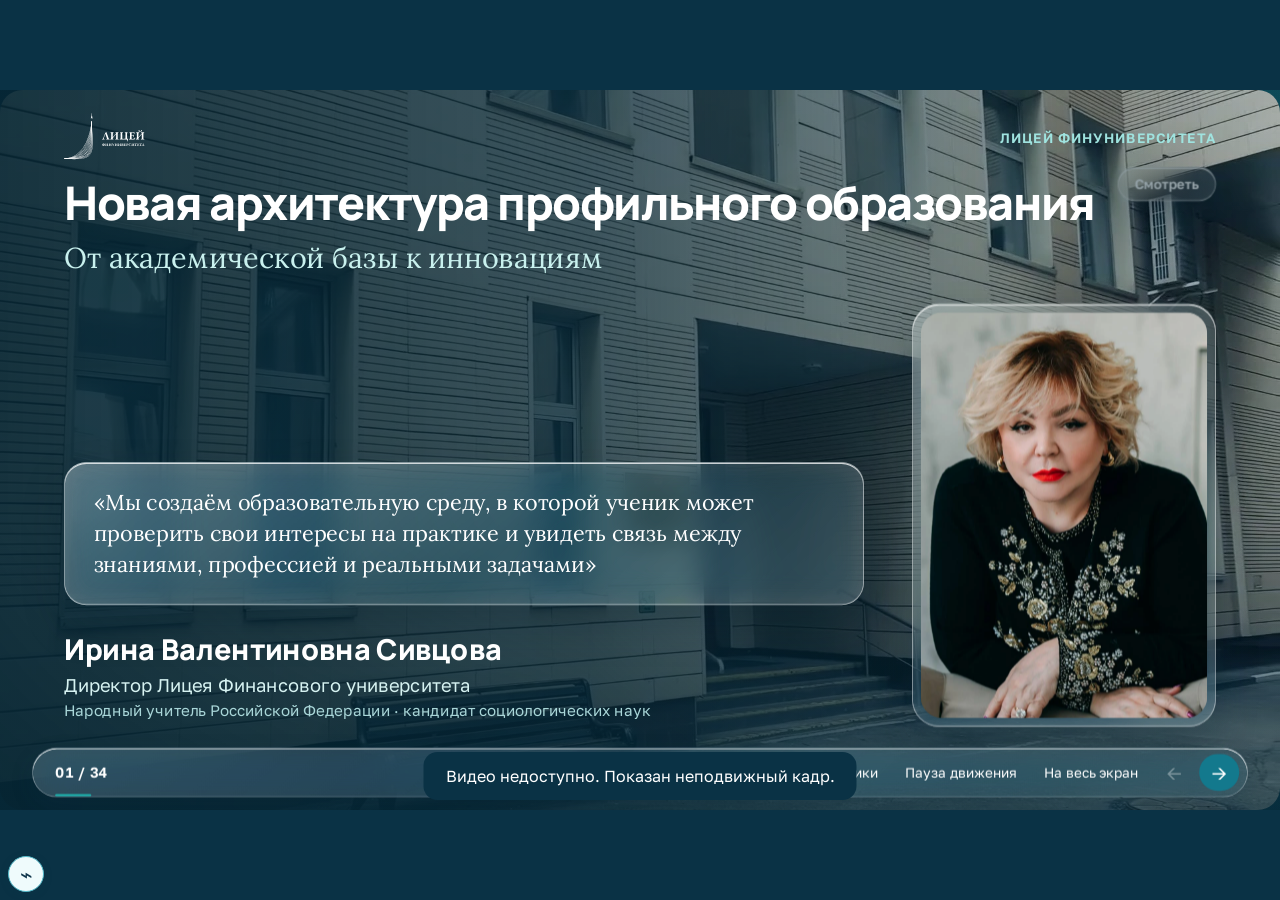
==== commit 1e8a07f4: "Update lesson media and management AI slides; add tablet remote" ====
--- a/index.html
+++ b/index.html
@@ -449,136 +449,161 @@
 .ai-arrow{position:absolute;right:-34px;top:calc(50% - 12px);width:30px;height:24px;overflow:visible}.ai-arrow path{fill:none;stroke:var(--aqua);stroke-width:3}
 .ai-foot{display:flex;align-items:center;gap:24px;margin-top:2px}.ai-foot .srv-photo{width:90px;height:90px}.ai-foot p{display:flex;flex-direction:column;gap:8px}.ai-foot b{font:800 25px Manrope,sans-serif}.ai-foot span{font-size:21px;color:var(--muted)}
 @media(max-width:899px){.ai-map{gap:26px}.ai-lane h3{font-size:20px}.ai-flow{grid-template-columns:1fr;gap:26px}.ai-flow li{min-height:94px;padding:18px}.ai-flow b{font-size:22px}.ai-flow span{font-size:17px}.ai-arrow{right:calc(50% - 15px);top:auto;bottom:-26px;transform:rotate(90deg)}.ai-foot{align-items:flex-start;gap:16px}.ai-foot .srv-photo{width:70px;height:70px}.ai-foot b{font-size:18px}.ai-foot span{font-size:16px}.fresh-media{height:auto!important;aspect-ratio:16/9}}
+
+/* Slide-specific revision: approved design retained */
+.revision-media{height:480px;align-self:center;width:100%}.revision-media video{object-fit:cover}.gear{width:76px;height:76px;fill:none;stroke:currentColor;stroke-width:5;stroke-linejoin:round}
+.spaces-side{display:flex;flex-direction:column;gap:18px}.spaces-film{height:250px}.spaces-side .compare{gap:12px}.spaces-side .compare dt{font-size:24px}.spaces-side .compare dd{font-size:21px}.spaces-film video{object-fit:cover}
+#slide-16 .varfin{grid-template-columns:1fr 1.2fr 280px;padding:20px 28px;gap:20px}#slide-16 .varfin em{display:none}.varfin-qr{grid-row:1 / 3;grid-column:3;display:flex;gap:8px;align-items:center;flex-direction:column}.varfin-qr img{width:190px;height:190px;background:#fff;border-radius:12px}.varfin-qr span{font:16px Golos,sans-serif!important;overflow-wrap:anywhere;text-align:center}
+.roles-with-film{display:grid;grid-template-columns:1fr 245px;gap:22px;flex:1;align-items:center}.roles-with-film .roles{gap:18px}.roles-with-film .roles li{padding:28px 23px}.roles-with-film .roles b{font-size:28px}.roles-with-film .roles span{font-size:22px}.kiosk-film{height:330px}.kiosk-film video{object-fit:cover}.coworking-film{height:210px}
+.architecture-v4{display:flex;flex-direction:column;gap:12px}.process-row,.management-row{display:flex;align-items:center;gap:12px}.flow-node{border:2px solid var(--line);background:rgba(255,255,255,.8);border-radius:20px;padding:15px 19px;display:flex;flex-direction:column;gap:7px;min-width:190px;flex:1}.flow-node b{font:800 25px Manrope,sans-serif}.flow-node span{font-size:19px;line-height:1.35;color:var(--muted)}.flow-branches{display:flex;flex-direction:column;gap:13px;flex:3}.flow-branch{display:flex;gap:10px;align-items:center}.flow-arrow{width:45px;min-width:32px;height:25px;fill:none;stroke:var(--teal);stroke-width:3}.journal-link{align-self:center;padding:9px 25px;border:2px solid var(--aqua);border-radius:18px;font-size:22px;background:#e2f3f8}.journal-link span{margin-left:25px;color:var(--teal)}.architecture-status{font-size:19px;color:var(--muted)}.slide.play .flow-arrow path{stroke-dasharray:10 5;animation:flowTravel 1.5s linear infinite}.slide:not(.active) .flow-arrow path,.motion-paused .flow-arrow path{animation:none!important}@keyframes flowTravel{to{stroke-dashoffset:-30}}
+.quality-sequence{position:relative;height:530px;flex:none}.quality-screen{position:absolute;inset:0;border-radius:24px;border:2px solid var(--line);background:#181b26;overflow:hidden;display:flex;flex-direction:column;opacity:0}.quality-screen figcaption{background:var(--sky);font-size:23px;padding:12px 22px;color:var(--ink)}.quality-screen img{height:calc(100% - 52px);width:100%;object-fit:contain}.qs1{opacity:1}.play .quality-screen{animation:qualityCycle 30s linear infinite}.play .qs2{animation-delay:-20s}.play .qs3{animation-delay:-10s}@keyframes qualityCycle{0%,31.9%{opacity:1}33.33%,100%{opacity:0}}.quality-caption{font-size:20px}
+.motion-paused .quality-sequence{height:auto;display:grid;gap:14px}.motion-paused .quality-screen{position:static;opacity:1;animation:none;height:160px}.motion-paused .quality-screen img{object-fit:contain}.motion-paused .quality-screen figcaption{font-size:16px;padding:5px 14px}
+@media(max-width:899px){.revision-media{height:250px}.spaces-film{height:230px}.spaces-side .compare dd{font-size:17px}.spaces-side .compare dt{font-size:21px}#slide-16 .varfin{grid-template-columns:1fr;padding:20px}.varfin-qr{grid-column:auto;grid-row:auto}.varfin-qr img{width:240px;height:240px}.roles-with-film{display:flex;flex-direction:column}.roles-with-film .roles b{font-size:22px}.roles-with-film .roles span{font-size:17px}.kiosk-film{width:100%;height:220px}.architecture-v4{gap:18px}.process-row,.management-row{flex-direction:column;align-items:stretch}.flow-branches{gap:18px}.flow-branch{gap:6px}.flow-node{padding:13px 10px;min-width:0}.flow-node b{font-size:18px}.flow-node span{font-size:15px}.flow-arrow{width:20px;min-width:18px}.process-row>.flow-arrow,.management-row>.flow-arrow{align-self:center;transform:rotate(90deg)}.journal-link{font-size:17px;padding:12px}.journal-link span{display:block;margin:8px 0 0}.architecture-status{font-size:16px}.quality-sequence,.motion-paused .quality-sequence{height:auto;display:flex;flex-direction:column;gap:20px}.quality-screen,.motion-paused .quality-screen{position:static;opacity:1!important;animation:none!important;height:auto;overflow:auto}.quality-screen img{height:auto;min-width:700px;width:700px}.quality-screen figcaption{font-size:17px;position:sticky;left:0}.quality-caption{font-size:16px}}
+@media(prefers-reduced-motion:reduce){.flow-arrow path{animation:none!important}.quality-sequence{height:auto;display:grid;gap:14px}.quality-screen{position:static;opacity:1;animation:none!important;height:160px}.quality-screen figcaption{font-size:16px;padding:5px 14px}}
+
+@media(min-width:900px){#slide-27{gap:20px}.architecture-v4{gap:9px}.flow-node{padding:10px 14px;gap:4px}.flow-node b{font-size:22px}.flow-node span{font-size:17px}.flow-branches{gap:8px}.journal-link{padding:6px 22px;font-size:20px}.quality-sequence{height:475px}#slide-28{gap:24px}#slide-16 .varfin{grid-template-columns:1fr 1.25fr 280px;min-height:240px}.varfin-qr{grid-row:auto;grid-column:3}.varfin-qr img{width:170px;height:170px}.varfin-qr span{font-size:15px!important}.motion-paused .quality-screen{height:145px}}
+@media(min-width:900px){.process-row>.flow-branches,.management-row>.flow-branches{border-left:2px solid var(--aqua);padding-left:8px}}
+
+@media(min-width:900px){.motion-paused .quality-sequence{display:flex;flex-direction:column;height:475px;overflow-y:auto}.motion-paused .quality-screen{height:450px;flex:none}.motion-paused .quality-screen figcaption{font-size:22px;padding:12px 22px}}
+@media(prefers-reduced-motion:reduce) and (min-width:900px){.quality-sequence{display:flex;flex-direction:column;height:475px;overflow-y:auto}.quality-screen{height:450px;flex:none}.quality-screen figcaption{font-size:22px;padding:12px 22px}}
+@media(max-width:899px){#slide-27 .flow-branch{flex-direction:column;align-items:stretch;border-left:2px solid var(--aqua);padding-left:12px}#slide-27 .flow-branch>.flow-arrow{transform:rotate(90deg);align-self:center}.flow-node b,.flow-node span{overflow-wrap:anywhere}}
+body.iv-remote-connected .bottom{visibility:hidden;pointer-events:none}
+
+@media(max-width:899px){body:not(.iv-remote-connected) iv-remote-host{bottom:82px}.process-row>.flow-branches::before{content:'Три параллельные задачи сервера 1';font-weight:600;color:var(--teal);font-size:16px}.management-row>.flow-branches::before{content:'Два направления работы с данными';font-weight:600;color:var(--teal);font-size:16px}#slide-27 .flow-branch>.flow-arrow:first-child{transform:none;align-self:flex-start}}
+
+@media(min-width:900px){.quality-screen{contain:paint}.quality-screen figcaption{position:relative;z-index:2;flex:none}.qs2 img,.qs3 img{width:100%;height:auto;flex:none;max-width:none}.play .qs2 img{animation:qualitySweep 30s linear infinite;animation-delay:-20s}.play .qs3 img{animation:qualitySweep 30s linear infinite;animation-delay:-10s}@keyframes qualitySweep{0%,3%{transform:translateY(0)}29%,100%{transform:translateY(calc(-100% + 423px))}}.motion-paused .quality-screen{height:auto;min-height:450px}.motion-paused .quality-screen img{animation:none!important;transform:none!important;height:auto}}
+@media(prefers-reduced-motion:reduce) and (min-width:900px){.quality-screen{height:auto;min-height:450px}.quality-screen img{animation:none!important;transform:none!important;height:auto}}
+@media(max-width:899px){.qs2 img{min-width:900px;width:900px}}
 </style></head><body><main id="stage" aria-label="Презентация Лицея Финансового университета">
 <div class="brandbar"><img class="logo-light" src="assets/brand/v2/lyceum-color.svg" alt="Лицей Финансового университета"><img class="logo-dark" src="assets/brand/v2/lyceum-white.svg" alt=""><span class="chapter" id="chapter"></span></div>
-<section id="slide-1" aria-label="Слайд 1: Новая архитектура профильного образования" class="slide dark hero" data-chapter="Лицей Финуниверситета" data-notes="Основная идея выступления: новая архитектура профильного образования в Лицее Финансового университета строится как переход от прочной академической базы к осознанной профессиональной траектории и инновационной практике. Ключевая формулировка: «Наша задача — не просто помочь школьнику выбрать профиль. Мы создаём образовательную среду, в которой он может проверить свои интересы на практике, приобрести востребованные навыки и увидеть связь между знаниями, профессией и реальными задачами общества и экономики». Профильное обучение не отменяет фундаментальности образования, а делает её более осмысленной и прикладной. «Однако фундамент становится по-настоящему ценным тогда, когда ученик понимает, где и как он может его применить. Эту связь обеспечивают профильные элективные курсы»." data-sources="1, 2, 3">
-<div class="hero-bg"><figure class="media bg" data-a="reveal" style="--d:0.00s"><video muted playsinline preload="none" loop data-src="assets/video/v2/lyceum-main.mp4" poster="assets/photos/v2/lyceum-main-poster.webp" aria-label="Главный проморолик Лицея Финансового университета" style="object-position:50% 50%"></video><button class="video-toggle glass" type="button">Пауза</button></figure></div>
+<section aria-label="Слайд 1: Новая архитектура профильного образования" class="slide dark hero" data-chapter="Лицей Финуниверситета" data-notes="Наша задача — создать среду, в которой школьник может проверить свои интересы на практике. Покажу, как академическая база, выбор курсов и пространство лицея складываются в такую систему." data-sources="1, 2, 3" id="slide-1">
+<div class="hero-bg"><figure class="media bg" data-a="reveal" style="--d:0.00s"><video aria-label="Главный проморолик Лицея Финансового университета" data-src="assets/video/v2/lyceum-main.mp4" loop="" muted="" playsinline="" poster="assets/photos/v2/lyceum-main-poster.webp" preload="none" style="object-position:50% 50%"></video><button class="video-toggle glass" type="button">Пауза</button></figure></div>
 <header class="head"><h1 data-a="up" style="--d:0.25s">Новая архитектура профильного образования</h1>
 <p class="sub serif" data-a="up" style="--d:0.45s">От академической базы к инновациям</p></header>
 <div class="hero-grid">
- <div class="hero-left">
-  <blockquote class="glass lead-quote" data-a="glass" style="--d:0.70s"><p>«Мы создаём образовательную среду, в которой ученик может проверить свои интересы на практике и увидеть связь между знаниями, профессией и реальными задачами»</p></blockquote>
-  <div class="speaker-name" data-a="up" style="--d:1.00s"><b>Ирина Валентиновна Сивцова</b><span>Директор Лицея Финансового университета</span><small>Народный учитель Российской Федерации · кандидат социологических наук</small></div>
- </div>
- <figure class="portrait glass" data-a="portrait" style="--d:0.50s"><img src="assets/photos/director-sivtsova.webp" alt="Ирина Валентиновна Сивцова"></figure>
-</div></section><section id="slide-2" aria-label="Слайд 2: Выбрать профиль — проверить себя в деле" class="slide route" data-chapter="Замысел" data-notes="Основная идея выступления: новая архитектура профильного образования в Лицее Финансового университета строится как переход от прочной академической базы к осознанной профессиональной траектории и инновационной практике. Ключевая формулировка: «Наша задача — не просто помочь школьнику выбрать профиль. Мы создаём образовательную среду, в которой он может проверить свои интересы на практике, приобрести востребованные навыки и увидеть связь между знаниями, профессией и реальными задачами общества и экономики». Профильное обучение не отменяет фундаментальности образования, а делает её более осмысленной и прикладной. «Однако фундамент становится по-настоящему ценным тогда, когда ученик понимает, где и как он может его применить. Эту связь обеспечивают профильные элективные курсы» Новая архитектура школьного образования — это переход от жесткой линейной си-стемы («школа — диплом — профессия») к мультивариативной образовательной эко-системе, где фундаментальная академическая база сочетается с технологическими ин-новациями, проектной деятельностью и развитием личности ребенка." data-sources="1"><header class="head"><h2 data-a="up" style="--d:0.00s">Выбрать профиль — проверить себя в деле</h2><p class="sub" data-a="up" style="--d:0.12s">Не линейная система «школа — диплом — профессия», а маршрут, который ученик проходит сам</p></header>
-<div class="route-wrap"><svg class="route-line" viewBox="0 0 1440 40" preserveAspectRatio="none" aria-hidden="true"><path pathLength="1" d="M40 20H1400" data-a="draw" style="--d:0.30s"/></svg><ol class="steps"><li class="step" data-a="pop" style="--d:0.45s"><i>01</i><b>Знания</b><span>Академическая база</span></li><li class="step" data-a="pop" style="--d:0.67s"><i>02</i><b>Выбор</b><span>Профиль и элективы</span></li><li class="step" data-a="pop" style="--d:0.89s"><i>03</i><b>Свой проект</b><span>Проверка интереса</span></li><li class="step" data-a="pop" style="--d:1.11s"><i>04</i><b>Практика</b><span>Реальная задача</span></li></ol></div>
-<blockquote class="quote serif" data-a="up" style="--d:1.40s">«Наша задача — не просто помочь школьнику выбрать профиль. Мы создаём среду, в которой он может проверить свои интересы на практике и приобрести востребованные навыки»</blockquote></section><section id="slide-3" aria-label="Слайд 3: Фундамент, у которого есть применение" class="slide " data-chapter="Академическая база" data-notes="Профильное обучение не отменяет фундаментальности образования, а делает её более осмысленной и прикладной. «Однако фундамент становится по-настоящему ценным тогда, когда ученик понимает, где и как он может его применить. Эту связь обеспечивают профильные элективные курсы» Новая архитектура школьного образования — это переход от жесткой линейной си-стемы («школа — диплом — профессия») к мультивариативной образовательной эко-системе, где фундаментальная академическая база сочетается с технологическими ин-новациями, проектной деятельностью и развитием личности ребенка." data-sources="1, 3"><header class="head"><h2 data-a="up" style="--d:0.00s">Фундамент, у которого есть применение</h2><p class="sub" data-a="up" style="--d:0.12s">Профильное обучение делает фундаментальное образование осмысленным и прикладным</p></header>
+<div class="hero-left">
+<blockquote class="glass lead-quote" data-a="glass" style="--d:0.70s"><p>«Мы создаём образовательную среду, в которой ученик может проверить свои интересы на практике и увидеть связь между знаниями, профессией и реальными задачами»</p></blockquote>
+<div class="speaker-name" data-a="up" style="--d:1.00s"><b>Ирина Валентиновна Сивцова</b><span>Директор Лицея Финансового университета</span><small>Народный учитель Российской Федерации · кандидат социологических наук</small></div>
+</div>
+<figure class="portrait glass" data-a="portrait" style="--d:0.50s"><img alt="Ирина Валентиновна Сивцова" src="assets/photos/director-sivtsova.webp"/></figure>
+</div></section><section aria-label="Слайд 2: Выбрать профиль — проверить себя в деле" class="slide route" data-chapter="Замысел" data-notes="Выбор профиля становится осознаннее, когда за ним стоит собственный опыт. Поэтому мы соединяем изучение предметов с пробой реальных задач и обсуждением результата." data-sources="1" id="slide-2"><header class="head"><h2 data-a="up" style="--d:0.00s">Выбрать профиль — проверить себя в деле</h2><p class="sub" data-a="up" style="--d:0.12s">Не линейная система «школа — диплом — профессия», а маршрут, который ученик проходит сам</p></header>
+<div class="route-wrap"><svg aria-hidden="true" class="route-line" preserveaspectratio="none" viewBox="0 0 1440 40"><path d="M40 20H1400" data-a="draw" pathLength="1" style="--d:0.30s"></path></svg><ol class="steps"><li class="step" data-a="pop" style="--d:0.45s"><i>01</i><b>Знания</b><span>Академическая база</span></li><li class="step" data-a="pop" style="--d:0.67s"><i>02</i><b>Выбор</b><span>Профиль и элективы</span></li><li class="step" data-a="pop" style="--d:0.89s"><i>03</i><b>Свой проект</b><span>Проверка интереса</span></li><li class="step" data-a="pop" style="--d:1.11s"><i>04</i><b>Практика</b><span>Реальная задача</span></li></ol></div>
+<blockquote class="quote serif" data-a="up" style="--d:1.40s">«Наша задача — не просто помочь школьнику выбрать профиль. Мы создаём среду, в которой он может проверить свои интересы на практике и приобрести востребованные навыки»</blockquote></section><section aria-label="Слайд 3: Фундамент, у которого есть применение" class="slide" data-chapter="Академическая база" data-notes="Прочные знания остаются основой. На занятиях программированием и литературой ученик учится разным способам работы: строить решение и понимать смысл текста. Элективы помогают увидеть применение этой базы." data-sources="1, 3" id="slide-3"><header class="head"><h2 data-a="up" style="--d:0.00s">Фундамент, у которого есть применение</h2><p class="sub" data-a="up" style="--d:0.12s">Профильное обучение делает фундаментальное образование осмысленным и прикладным</p></header>
 <div class="split"><div class="found">
- <div class="pillars"><span class="p1" data-a="rise" style="--d:0.50s">Элективы</span><span class="p2" data-a="rise" style="--d:0.70s">Исследование</span><span class="p3" data-a="rise" style="--d:0.90s">Проект</span></div>
- <div class="base" data-a="grow" style="--d:0.30s">Фундаментальные знания</div>
- <p class="chain" data-a="up" style="--d:1.20s">Понять <em>→</em> применить <em>→</em> осмыслить</p>
- <blockquote class="quote serif small-q" data-a="up" style="--d:1.40s">«Фундамент становится ценным, когда ученик понимает, где и как его применить. Эту связь обеспечивают элективные курсы»</blockquote>
-</div><figure class="ph tall" data-a="reveal" style="--d:0.20s"><img src="assets/photos/learning-group.webp" alt="Лицеисты на занятии" style="object-position:50% 40%" decoding="async"></figure></div></section><section id="slide-4" aria-label="Слайд 4: Две архитектуры — одна задача" class="slide " data-chapter="Образовательная модель" data-notes="Новая архитектура школьного образования — это переход от жесткой линейной си-стемы («школа — диплом — профессия») к мультивариативной образовательной эко-системе, где фундаментальная академическая база сочетается с технологическими ин-новациями, проектной деятельностью и развитием личности ребенка. В этой концепции под «архитектурой» понимается как изменение самой структуры обучения (моделей, траекторий), так и трансформация физических пространств (ди-зайна зданий и классов), которые напрямую влияют на учебный процесс. 1. Концептуальная архитектура: Смена образовательной модели Современный подход переосмысляет то, как строятся учебные треки. Вместо одинако-вой для всех программы внедряются гибкие форматы: • Образование как пазл: Традиционная линейная модель уступает место непрерывному обучению (lifelong learning). Образовательный маршрут превращается в конструктор, который человек собирает в течение всей жизни. • Междисциплинарность: Знания больше не делятся строго по учебным предметам. Обучение строится вокруг сквозных проектов на стыке биологии, робототехники, IT и гуманитарных наук. • Инновационная инфраструктура: Включение школьников в реальную исследователь-скую деятельность. • Использование ИИ и автоматизации: наряду с классическими уроками в мировую практику внедряются адаптивные ИИ-тьюторы, которые помогают персонализировать нагрузку под каждого ребенка.  2. Физическая архитектура: Пространство, определяющее сознание Современные школы уходят от концепции «коридор-коробка» советского или типово-го индустриального образца. Пространство становится соучастником образовательного процесса:" data-sources="1"><header class="head"><h2 data-a="up" style="--d:0.00s">Две архитектуры — одна задача</h2><p class="sub" data-a="up" style="--d:0.12s">Меняется и структура обучения, и само пространство, в котором оно идёт</p></header>
+<div class="pillars"><span class="p1" data-a="rise" style="--d:0.50s">Элективы</span><span class="p2" data-a="rise" style="--d:0.70s">Исследование</span><span class="p3" data-a="rise" style="--d:0.90s">Проект</span></div>
+<div class="base" data-a="grow" style="--d:0.30s">Фундаментальные знания</div>
+<p class="chain" data-a="up" style="--d:1.20s">Понять <em>→</em> применить <em>→</em> осмыслить</p>
+<blockquote class="quote serif small-q" data-a="up" style="--d:1.40s">«Фундамент становится ценным, когда ученик понимает, где и как его применить. Эту связь обеспечивают элективные курсы»</blockquote>
+</div><figure class="media revision-media" data-a="reveal" style="--d:0.20s"><video aria-label="slide03-academic-learning" data-src="assets/video/v4/slide03-academic-learning.mp4" muted="" playsinline="" poster="assets/photos/v4/slide03-academic-learning-poster.webp" preload="none"></video><button class="video-toggle glass" type="button">Пауза</button></figure></div></section><section aria-label="Слайд 4: Две архитектуры — одна задача" class="slide" data-chapter="Образовательная модель" data-notes="Архитектура образования имеет два измерения: как устроен учебный маршрут и как организована среда вокруг ученика. Меняя их вместе, мы создаём больше возможностей для самостоятельной работы." data-sources="1" id="slide-4"><header class="head"><h2 data-a="up" style="--d:0.00s">Две архитектуры — одна задача</h2><p class="sub" data-a="up" style="--d:0.12s">Меняется и структура обучения, и само пространство, в котором оно идёт</p></header>
 <div class="twin">
- <div class="panel" data-a="left" style="--d:0.35s"><small>Структура обучения</small><b>Содержание</b><p class="flow">Предмет <em>→</em> Электив <em>→</em> Проект</p><span>Модели и траектории: как ученик собирает свой маршрут</span></div>
- <div class="plus" data-a="pop" style="--d:0.80s">+</div>
- <div class="panel" data-a="right" style="--d:0.50s"><small>Физическая среда</small><b>Пространство</b><p class="flow">Класс <em>→</em> Команда <em>→</em> Лаборатория</p><span>Здания и классы: где он пробует, обсуждает и создаёт</span></div>
+<div class="panel" data-a="left" style="--d:0.35s"><small>Структура обучения</small><b>Содержание</b><p class="flow">Предмет <em>→</em> Электив <em>→</em> Проект</p><span>Модели и траектории: как ученик собирает свой маршрут</span></div>
+<div class="plus" data-a="pop" style="--d:0.80s">+</div>
+<div class="panel" data-a="right" style="--d:0.50s"><small>Физическая среда</small><b>Пространство</b><p class="flow">Класс <em>→</em> Команда <em>→</em> Лаборатория</p><span>Здания и классы: где он пробует, обсуждает и создаёт</span></div>
 </div>
-<div class="was-now"><p class="was" data-a="up" style="--d:1.10s"><s>школа → диплом → профессия</s></p><p class="now" data-a="up" style="--d:1.35s">мультивариативная образовательная экосистема</p></div></section><section id="slide-5" aria-label="Слайд 5: Маршрут как конструктор" class="slide " data-chapter="Принципы" data-notes="1. Концептуальная архитектура: Смена образовательной модели Современный подход переосмысляет то, как строятся учебные треки. Вместо одинако-вой для всех программы внедряются гибкие форматы: • Образование как пазл: Традиционная линейная модель уступает место непрерывному обучению (lifelong learning). Образовательный маршрут превращается в конструктор, который человек собирает в течение всей жизни. • Междисциплинарность: Знания больше не делятся строго по учебным предметам. Обучение строится вокруг сквозных проектов на стыке биологии, робототехники, IT и гуманитарных наук. • Инновационная инфраструктура: Включение школьников в реальную исследователь-скую деятельность. • Использование ИИ и автоматизации: наряду с классическими уроками в мировую практику внедряются адаптивные ИИ-тьюторы, которые помогают персонализировать нагрузку под каждого ребенка." data-sources="1"><header class="head"><h2 data-a="up" style="--d:0.00s">Маршрут как конструктор</h2><p class="sub" data-a="up" style="--d:0.12s">Четыре принципа новой образовательной модели</p></header>
-<ol class="puzzle"><li class="piece" data-a="drop" style="--d:0.35s"><i>1</i><b>Непрерывность</b><span>Маршрут — конструктор, который человек собирает всю жизнь</span></li><li class="piece" data-a="drop" style="--d:0.55s"><i>2</i><b>Междисциплинарность</b><span>Сквозные проекты на стыке предметов</span></li><li class="piece" data-a="drop" style="--d:0.75s"><i>3</i><b>Исследование</b><span>Школьники включаются в реальную исследовательскую работу</span></li><li class="piece" data-a="drop" style="--d:0.95s"><i>4</i><b>Персонализация</b><span>ИИ-инструменты помогают учитывать нагрузку каждого</span></li></ol><div class="track" data-a="grow" style="--d:1.20s">Собственная образовательная траектория</div></section><section id="slide-6" aria-label="Слайд 6: Аудитория меняется вместе с задачей" class="slide " data-chapter="Пространство" data-notes="2. Физическая архитектура: Пространство, определяющее сознание Современные школы уходят от концепции «коридор-коробка» советского или типово-го индустриального образца. Пространство становится соучастником образовательного процесса: КритерийТрадиционная школаНовая архитектурная концепция Организация классовСтрогие ряды парт, закрепленные кабинеты.Трансформируемые пространства со сдвижными перегородками и мобильной мебелью. Коридоры и рекреацииУзкие транзитные зоны только для прохода и дежурства. Широкие многосветные атриумы и медиатеки для общения, групповой работы и отдыха. ОткрытостьГлухие стены, изолированность от внешнего мира.Прозрачные стены (остекление), способствующие психологическому комфорту и снижению уровня буллинга. ЭкологичностьСтандартные отделочные материалы.«Зеленая» архитектура: энергоэффективность, микроклимат, обилие естественного света и экологичные материалы." data-sources="1"><header class="head"><h2 data-a="up" style="--d:0.00s">Аудитория меняется вместе с задачей</h2><p class="sub" data-a="up" style="--d:0.12s">Пространство становится соучастником образовательного процесса</p></header>
+<div class="was-now"><p class="was" data-a="up" style="--d:1.10s"><s>школа → диплом → профессия</s></p><p class="now" data-a="up" style="--d:1.35s">мультивариативная образовательная экосистема</p></div></section><section aria-label="Слайд 5: Маршрут как конструктор" class="slide" data-chapter="Принципы" data-notes="Маршрут можно собирать из курсов, исследований и проектов. Важно, чтобы каждый следующий выбор опирался на опыт предыдущего и помогал ученику лучше понимать свои интересы." data-sources="1" id="slide-5"><header class="head"><h2 data-a="up" style="--d:0.00s">Маршрут как конструктор</h2><p class="sub" data-a="up" style="--d:0.12s">Четыре принципа новой образовательной модели</p></header>
+<ol class="puzzle"><li class="piece" data-a="drop" style="--d:0.35s"><i>1</i><b>Непрерывность</b><span>Маршрут — конструктор, который человек собирает всю жизнь</span></li><li class="piece" data-a="drop" style="--d:0.55s"><i>2</i><b>Междисциплинарность</b><span>Сквозные проекты на стыке предметов</span></li><li class="piece" data-a="drop" style="--d:0.75s"><i>3</i><b>Исследование</b><span>Школьники включаются в реальную исследовательскую работу</span></li><li class="piece" data-a="drop" style="--d:0.95s"><i>4</i><b>Персонализация</b><span>ИИ-инструменты помогают учитывать нагрузку каждого</span></li></ol><div class="track" data-a="grow" style="--d:1.20s">Собственная образовательная траектория</div></section><section aria-label="Слайд 6: Аудитория меняется вместе с задачей" class="slide" data-chapter="Пространство" data-notes="Задача меняется — меняется и организация работы. Схема показывает переход от общего объяснения к группам, а зал и рекреации расширяют выбор места для общения, обсуждения и самостоятельной работы." data-sources="1" id="slide-6"><header class="head"><h2 data-a="up" style="--d:0.00s">Аудитория меняется вместе с задачей</h2><p class="sub" data-a="up" style="--d:0.12s">Пространство становится соучастником образовательного процесса</p></header>
 <div class="split s6"><div class="room glass-light" data-a="reveal" style="--d:0.20s">
- <svg viewBox="0 0 570 340" aria-label="Схема: ряды парт перестраиваются в группы"><rect x="20" y="10" width="530" height="320" rx="22" class="walls"/><path d="M200 22H370" class="board"/><rect class="desk" x="70" y="60" width="70" height="40" rx="8" style="--dx:-4px;--dy:11px;--d:1.20s"/><rect class="desk" x="190" y="60" width="70" height="40" rx="8" style="--dx:-46px;--dy:11px;--d:1.24s"/><rect class="desk" x="310" y="60" width="70" height="40" rx="8" style="--dx:-244px;--dy:59px;--d:1.28s"/><rect class="desk" x="430" y="60" width="70" height="40" rx="8" style="--dx:-286px;--dy:59px;--d:1.32s"/><rect class="desk" x="70" y="140" width="70" height="40" rx="8" style="--dx:286px;--dy:-69px;--d:1.36s"/><rect class="desk" x="190" y="140" width="70" height="40" rx="8" style="--dx:244px;--dy:-69px;--d:1.40s"/><rect class="desk" x="310" y="140" width="70" height="40" rx="8" style="--dx:46px;--dy:-21px;--d:1.44s"/><rect class="desk" x="430" y="140" width="70" height="40" rx="8" style="--dx:4px;--dy:-21px;--d:1.48s"/><rect class="desk" x="70" y="220" width="70" height="40" rx="8" style="--dx:141px;--dy:-14px;--d:1.52s"/><rect class="desk" x="190" y="220" width="70" height="40" rx="8" style="--dx:99px;--dy:-14px;--d:1.56s"/><rect class="desk" x="310" y="220" width="70" height="40" rx="8" style="--dx:-99px;--dy:34px;--d:1.60s"/><rect class="desk" x="430" y="220" width="70" height="40" rx="8" style="--dx:-141px;--dy:34px;--d:1.64s"/></svg>
- <p class="mode"><span class="m1">Общий урок</span><span class="m2">Работа в группах</span></p></div>
- <dl class="compare">
-  <div data-a="up" style="--d:0.50s"><dt>Классы</dt><dd><s>строгие ряды парт</s> → мобильная мебель и трансформация</dd></div>
-  <div data-a="up" style="--d:0.70s"><dt>Рекреации</dt><dd><s>транзит для прохода</s> → общение, групповая работа и отдых</dd></div>
-  <div data-a="up" style="--d:0.90s"><dt>Открытость</dt><dd><s>глухие стены</s> → остекление, свет и психологический комфорт</dd></div>
- </dl></div></section><section id="slide-7" aria-label="Слайд 7: Школа должна поддерживать человека" class="slide " data-chapter="Человек в среде" data-notes="3. Социальная миссия: Борьба с выгоранием и травлей Архитектурные изменения направлены не только на эстетику, но и на решение глубоких психологических проблем: 1. Профилактика буллинга: Продуманное зонирование, отсутствие темных закоулков и «прозрачность» общих зон (включая правильную планировку санузлов и рекреаций) заметно снижают уровень агрессии среди подростков. 2. Забота об учителях: В новых школах проектируются полноценные лаундж-зоны и коворкинги для педагогов, помогающие бороться с профессиональным выгоранием. Главный вывод новой архитектуры образования: школьная среда должна учить гибкости. Если пространство вокруг ребенка может меняться под его задачи за пару минут, то и его мышление становится более адаптивным, креативным и готовым к вызовам технологического будущего. Пространственная открытость рассматривается как поддерживающий фактор, а не доказанный способ устранить травлю или выгорание." data-sources="1, 3"><header class="head"><h2 data-a="up" style="--d:0.00s">Школа должна поддерживать человека</h2><p class="sub" data-a="up" style="--d:0.12s">Архитектура решает не только эстетические, но и психологические задачи</p></header>
-<div class="split s7"><figure class="ph tall" data-a="reveal" style="--d:0.20s"><img src="assets/photos/v2/human-conversation.webp" alt="Лицеисты общаются и работают вместе" style="object-position:50% 45%" decoding="async"></figure>
+<svg aria-label="Схема: ряды парт перестраиваются в группы" viewBox="0 0 570 340"><rect class="walls" height="320" rx="22" width="530" x="20" y="10"></rect><path class="board" d="M200 22H370"></path><rect class="desk" height="40" rx="8" style="--dx:-4px;--dy:11px;--d:1.20s" width="70" x="70" y="60"></rect><rect class="desk" height="40" rx="8" style="--dx:-46px;--dy:11px;--d:1.24s" width="70" x="190" y="60"></rect><rect class="desk" height="40" rx="8" style="--dx:-244px;--dy:59px;--d:1.28s" width="70" x="310" y="60"></rect><rect class="desk" height="40" rx="8" style="--dx:-286px;--dy:59px;--d:1.32s" width="70" x="430" y="60"></rect><rect class="desk" height="40" rx="8" style="--dx:286px;--dy:-69px;--d:1.36s" width="70" x="70" y="140"></rect><rect class="desk" height="40" rx="8" style="--dx:244px;--dy:-69px;--d:1.40s" width="70" x="190" y="140"></rect><rect class="desk" height="40" rx="8" style="--dx:46px;--dy:-21px;--d:1.44s" width="70" x="310" y="140"></rect><rect class="desk" height="40" rx="8" style="--dx:4px;--dy:-21px;--d:1.48s" width="70" x="430" y="140"></rect><rect class="desk" height="40" rx="8" style="--dx:141px;--dy:-14px;--d:1.52s" width="70" x="70" y="220"></rect><rect class="desk" height="40" rx="8" style="--dx:99px;--dy:-14px;--d:1.56s" width="70" x="190" y="220"></rect><rect class="desk" height="40" rx="8" style="--dx:-99px;--dy:34px;--d:1.60s" width="70" x="310" y="220"></rect><rect class="desk" height="40" rx="8" style="--dx:-141px;--dy:34px;--d:1.64s" width="70" x="430" y="220"></rect></svg>
+<p class="mode"><span class="m1">Общий урок</span><span class="m2">Работа в группах</span></p></div>
+<div class="spaces-side"><figure class="media spaces-film"><video aria-label="slide06-learning-spaces" data-src="assets/video/v4/slide06-learning-spaces.mp4" muted="" playsinline="" poster="assets/photos/v4/slide06-learning-spaces-poster.webp" preload="none"></video><button class="video-toggle glass" type="button">Пауза</button></figure><dl class="compare">
+<div data-a="up" style="--d:0.50s"><dt>Классы</dt><dd><s>строгие ряды парт</s> → мобильная мебель и трансформация</dd></div>
+<div data-a="up" style="--d:0.70s"><dt>Рекреации</dt><dd><s>транзит для прохода</s> → общение, групповая работа и отдых</dd></div>
+<div data-a="up" style="--d:0.90s"><dt>Открытость</dt><dd><s>глухие стены</s> → остекление, свет и психологический комфорт</dd></div>
+</dl></div></div></section><section aria-label="Слайд 7: Школа должна поддерживать человека" class="slide" data-chapter="Человек в среде" data-notes="В этой среде важно место для человека. Живой диалог учит слушать, спокойно высказывать позицию и принимать обратную связь; такие отношения поддерживают и ученика, и педагога." data-sources="1, 3" id="slide-7"><header class="head"><h2 data-a="up" style="--d:0.00s">Школа должна поддерживать человека</h2><p class="sub" data-a="up" style="--d:0.12s">Архитектура решает не только эстетические, но и психологические задачи</p></header>
+<div class="split s7"><figure class="media revision-media" data-a="reveal" style="--d:0.20s"><video aria-label="slide07-live-dialogue" data-src="assets/video/v4/slide07-live-dialogue.mp4" muted="" playsinline="" poster="assets/photos/v4/slide07-live-dialogue-poster.webp" preload="none"></video><button class="video-toggle glass" type="button">Пауза</button></figure>
 <div class="stack">
- <div class="row-item" data-a="up" style="--d:0.50s"><b>Безопасность общения</b><span>Продуманное зонирование и прозрачность общих зон снижают уровень агрессии</span></div>
- <div class="row-item" data-a="up" style="--d:0.70s"><b>Забота об учителях</b><span>Лаундж-зоны и коворкинги для педагогов помогают бороться с выгоранием</span></div>
- <div class="row-item accent" data-a="up" style="--d:0.90s"><b>Среда учит гибкости</b><span>Если пространство меняется под задачу за пару минут, мышление тоже становится адаптивнее</span></div>
-</div></div></section><section id="slide-8" aria-label="Слайд 8: Три профиля — множество сочетаний" class="slide dark" data-chapter="Профильный выбор" data-notes="Социально-экономический профиль: представить социально-экономический блок как пространство, где школьники изучают экономику не изолированно, а в связи с обществом, рынком, правом, коммуникациями и предпринимательством. «Экономика на английском языке»: освоение базовых экономических моделей и терминологии; чтение аутентичных материалов; подготовка к международной академической и профессиональной среде. «Экономическая социология»: понимание того, как социальные нормы, потребительское поведение, финансовые привычки и цифровизация меняют экономику; развитие умения видеть за цифрами реальные мотивы и действия людей. «Основы налоговой грамотности» — ответственное финансовое поведение, знание прав и обязанностей налогоплательщик. «Основы предпринимательской деятельности» — от идеи и правовых основ до бизнес-плана и собственного проекта. «Деловая коммуникация» — переговоры, самопрезентация, деловой этикет, решение конфликтов; «Основы современного пиара и рекламной деятельности» — создание имиджа, рекламные стратегии, цифровая коммуникация с аудиторией. «Деловой английский язык» — переписка, переговоры и презентации в финансово-экономической сфере. Ключевая мысль: «Экономическое образование сегодня — это не только знание рынка, финансов и налогов. Это умение понимать человека, видеть общественные последствия решений, ясно говорить о своих идеях и превращать замысел в жизнеспособный проект». Гуманитарный профиль: культура, язык и гражданская зрелость. Гуманитарное направление развивает качества, без которых невозможны ни лидерство, ни успешная профессиональная коммуникация: эмпатию, аргументацию, культурную грамотность и ответственность. «Зарубежная литература»: анализ ключевых идей, мотивов и художественных направлений XX века; развитие навыка вдумчивого чтения и интерпретации сложного текста.«Политической социологии»: понимание общественных институтов, политического поведения, электоральных процессов и общественного мнения; формирование грамотной гражданской позиции и устойчивости к манипуляциям. «Языковой практикум» как пространство интенсивного преодоления языкового барьера через ролевые игры, симуляции и реальные коммуникативные ситуации.  Связать гуманитарный блок с курсами делового английского, PR и коммуникации: современные профессионалы должны не только владеть знаниями, но и уметь объяснять, убеждать, слушать и вести диалог.  Ключевая мысль: «В эпоху технологий особенно ценным становится человеческое: способность понимать другого, работать с текстом и смыслом, вести честный диалог и принимать ответственные решения».  Технологический профиль: от ИИ-грамотности к созданию решений. Представить технологическое направление как ответ на быстрое изменение рынка труда и цифровой среды. Последовательно показать образовательную траекторию: «Введение в ИИ-грамотность» — понимание принципов работы генеративного ИИ, его возможностей, ограничений, этических и правовых аспектов. «Вайбкодинг и разработка ИИ-агентов» — создание прикладных цифровых решений и автоматизация задач через взаимодействие с ИИ. «Проектная деятельность в сфере ИИ» — применение знаний для разработки прототипов, аналитических продуктов и цифровых сервисов. «Инженерный практикум» — конструирование, 3D-печать, техническая механика и начальная робототехника; «3D-моделирование» — цифровое прототипирование, работа с формой, текстурами и визуализацией. Подчеркнуть важный принцип: технологическое образование — это не обучение «нажатию кнопок», а развитие инженерного мышления, умения формулировать задачу, проверять результат и оценивать последствия применения технологий. Ключевая формулировка: «Мы хотим, чтобы наши ученики не были только пользователями технологий. Они должны становиться авторами решений: понимать задачу, задавать правильные вопросы искусственному интеллекту, создавать прототипы и нести ответственность за результат»." data-sources="1, 4"><header class="head"><h2 data-a="up" style="--d:0.00s">Три профиля — множество сочетаний</h2><p class="sub" data-a="up" style="--d:0.12s">Элективы соединяют интересы за границами профиля</p></header>
-<ol class="profiles"><li data-a="up" style="--d:0.35s"><i class="sym">₽</i><b>Экономика и управление бизнесом</b><span>Общество, рынок, право и предпринимательство</span></li><li data-a="up" style="--d:0.55s"><i class="sym">Аа</i><b>Социальные науки и лингвистика</b><span>Культура, язык и гражданская зрелость</span></li><li data-a="up" style="--d:0.75s"><i class="sym">⌘</i><b>Инженерия данных</b><span>ИИ-грамотность, разработка и инженерное мышление</span></li></ol>
-<svg class="arcs" viewBox="0 0 1440 120" aria-hidden="true"><path pathLength="1" d="M240 10 Q480 120 720 10" data-a="draw" style="--d:1.10s"/><path pathLength="1" d="M720 10 Q960 120 1200 10" data-a="draw" style="--d:1.30s"/><path pathLength="1" d="M240 10 Q720 190 1200 10" class="long" data-a="draw" style="--d:1.50s"/></svg></section><section id="slide-9" aria-label="Слайд 9: За цифрами — люди, за идеей — решение" class="slide " data-chapter="Экономика и управление бизнесом" data-notes="Социально-экономический профиль: представить социально-экономический блок как пространство, где школьники изучают экономику не изолированно, а в связи с обществом, рынком, правом, коммуникациями и предпринимательством. «Экономика на английском языке»: освоение базовых экономических моделей и терминологии; чтение аутентичных материалов; подготовка к международной академической и профессиональной среде. «Экономическая социология»: понимание того, как социальные нормы, потребительское поведение, финансовые привычки и цифровизация меняют экономику; развитие умения видеть за цифрами реальные мотивы и действия людей. «Основы налоговой грамотности» — ответственное финансовое поведение, знание прав и обязанностей налогоплательщик. «Основы предпринимательской деятельности» — от идеи и правовых основ до бизнес-плана и собственного проекта. «Деловая коммуникация» — переговоры, самопрезентация, деловой этикет, решение конфликтов; «Основы современного пиара и рекламной деятельности» — создание имиджа, рекламные стратегии, цифровая коммуникация с аудиторией. «Деловой английский язык» — переписка, переговоры и презентации в финансово-экономической сфере. Ключевая мысль: «Экономическое образование сегодня — это не только знание рынка, финансов и налогов. Это умение понимать человека, видеть общественные последствия решений, ясно говорить о своих идеях и превращать замысел в жизнеспособный проект»." data-sources="1"><header class="head"><h2 data-a="up" style="--d:0.00s">За цифрами — люди, за идеей — решение</h2><p class="sub" data-a="up" style="--d:0.12s">Социально-экономический профиль: экономика в связи с обществом</p></header>
+<div class="row-item" data-a="up" style="--d:0.50s"><b>Безопасность общения</b><span>Продуманное зонирование и прозрачность общих зон снижают уровень агрессии</span></div>
+<div class="row-item" data-a="up" style="--d:0.70s"><b>Забота об учителях</b><span>Лаундж-зоны и коворкинги для педагогов помогают бороться с выгоранием</span></div>
+<div class="row-item accent" data-a="up" style="--d:0.90s"><b>Среда учит гибкости</b><span>Если пространство меняется под задачу за пару минут, мышление тоже становится адаптивнее</span></div>
+</div></div></section><section aria-label="Слайд 8: Три профиля — множество сочетаний" class="slide dark" data-chapter="Профильный выбор" data-notes="У нас три профильных направления, но интересы ученика могут выходить за границы одного из них. Элективы позволяют соединять экономику, языки и инженерное мышление в собственном маршруте." data-sources="1, 4" id="slide-8"><header class="head"><h2 data-a="up" style="--d:0.00s">Три профиля — множество сочетаний</h2><p class="sub" data-a="up" style="--d:0.12s">Элективы соединяют интересы за границами профиля</p></header>
+<ol class="profiles"><li data-a="up" style="--d:0.35s"><i class="sym">₽</i><b>Экономика и управление бизнесом</b><span>Общество, рынок, право и предпринимательство</span></li><li data-a="up" style="--d:0.55s"><i class="sym">Аа</i><b>Социальные науки и лингвистика</b><span>Культура, язык и гражданская зрелость</span></li><li data-a="up" style="--d:0.75s"><svg aria-hidden="true" class="sym gear" viewBox="0 0 100 100"><path d="M42 9h16l3 13 11 6 13-4 8 14-10 9v12l10 9-8 14-13-4-11 6-3 13H42l-3-13-11-6-13 4-8-14 10-9V47L7 38l8-14 13 4 11-6z"></path><circle cx="50" cy="53" r="17"></circle></svg><b>Инженерия данных</b><span>ИИ-грамотность, разработка и инженерное мышление</span></li></ol>
+<svg aria-hidden="true" class="arcs" viewBox="0 0 1440 120"><path d="M240 10 Q480 120 720 10" data-a="draw" pathLength="1" style="--d:1.10s"></path><path d="M720 10 Q960 120 1200 10" data-a="draw" pathLength="1" style="--d:1.30s"></path><path class="long" d="M240 10 Q720 190 1200 10" data-a="draw" pathLength="1" style="--d:1.50s"></path></svg></section><section aria-label="Слайд 9: За цифрами — люди, за идеей — решение" class="slide" data-chapter="Экономика и управление бизнесом" data-notes="Экономические знания помогают понимать решения людей и организаций. Налоги, предпринимательство и коммуникация дают разные стороны одной задачи: превратить идею в жизнеспособное решение и увидеть его последствия." data-sources="1" id="slide-9"><header class="head"><h2 data-a="up" style="--d:0.00s">За цифрами — люди, за идеей — решение</h2><p class="sub" data-a="up" style="--d:0.12s">Социально-экономический профиль: экономика в связи с обществом</p></header>
 <div class="split s9"><div class="orbit" data-a="scale" style="--d:0.30s"><div class="core"><b>Экономика</b></div><span class="o0" data-a="pop" style="--d:0.70s">общество</span><span class="o1" data-a="pop" style="--d:0.82s">рынок</span><span class="o2" data-a="pop" style="--d:0.94s">право</span><span class="o3" data-a="pop" style="--d:1.06s">коммуникации</span><span class="o4" data-a="pop" style="--d:1.18s">предпринимательство</span></div>
 <dl class="verbs">
- <div data-a="up" style="--d:0.50s"><dt>Понимать</dt><dd>Экономика на английском языке · Экономическая социология · Основы налоговой грамотности</dd></div>
- <div data-a="up" style="--d:0.70s"><dt>Создавать</dt><dd>Основы предпринимательской деятельности: от идеи и правовых основ до бизнес-плана</dd></div>
- <div data-a="up" style="--d:0.90s"><dt>Объяснять</dt><dd>Деловая коммуникация · PR и реклама · Деловой английский язык</dd></div>
-</dl></div></section><section id="slide-10" aria-label="Слайд 10: Человеческое ценно в эпоху технологий" class="slide " data-chapter="Социальные науки и лингвистика" data-notes="Гуманитарный профиль: культура, язык и гражданская зрелость. Гуманитарное направление развивает качества, без которых невозможны ни лидерство, ни успешная профессиональная коммуникация: эмпатию, аргументацию, культурную грамотность и ответственность. «Зарубежная литература»: анализ ключевых идей, мотивов и художественных направлений XX века; развитие навыка вдумчивого чтения и интерпретации сложного текста.«Политической социологии»: понимание общественных институтов, политического поведения, электоральных процессов и общественного мнения; формирование грамотной гражданской позиции и устойчивости к манипуляциям. «Языковой практикум» как пространство интенсивного преодоления языкового барьера через ролевые игры, симуляции и реальные коммуникативные ситуации.  Связать гуманитарный блок с курсами делового английского, PR и коммуникации: современные профессионалы должны не только владеть знаниями, но и уметь объяснять, убеждать, слушать и вести диалог.  Ключевая мысль: «В эпоху технологий особенно ценным становится человеческое: способность понимать другого, работать с текстом и смыслом, вести честный диалог и принимать ответственные решения»." data-sources="1, 3"><header class="head"><h2 data-a="up" style="--d:0.00s">Человеческое ценно в эпоху технологий</h2><p class="sub" data-a="up" style="--d:0.12s">Гуманитарный профиль: культура, язык и гражданская зрелость</p></header>
-<div class="split s10"><div class="duo"><figure class="ph a" data-a="reveal" style="--d:0.20s"><img src="assets/photos/performance.webp" alt="Выступление лицеистки на сцене" style="object-position:45% 40%" decoding="async"></figure><figure class="ph b" data-a="pop" style="--d:0.55s"><img src="assets/photos/language-culture.webp" alt="Лицеисты на языковом мероприятии" style="object-position:50% 35%" decoding="async"></figure></div>
+<div data-a="up" style="--d:0.50s"><dt>Понимать</dt><dd>Экономика на английском языке · Экономическая социология · Основы налоговой грамотности</dd></div>
+<div data-a="up" style="--d:0.70s"><dt>Создавать</dt><dd>Основы предпринимательской деятельности: от идеи и правовых основ до бизнес-плана</dd></div>
+<div data-a="up" style="--d:0.90s"><dt>Объяснять</dt><dd>Деловая коммуникация · PR и реклама · Деловой английский язык</dd></div>
+</dl></div></section><section aria-label="Слайд 10: Человеческое ценно в эпоху технологий" class="slide" data-chapter="Социальные науки и лингвистика" data-notes="Гуманитарные курсы развивают способность понимать другого человека и аргументировать свою позицию. Работа с литературой, обществом и языком нужна и будущему инженеру, и предпринимателю." data-sources="1, 3" id="slide-10"><header class="head"><h2 data-a="up" style="--d:0.00s">Человеческое ценно в эпоху технологий</h2><p class="sub" data-a="up" style="--d:0.12s">Гуманитарный профиль: культура, язык и гражданская зрелость</p></header>
+<div class="split s10"><div class="duo"><figure class="ph a" data-a="reveal" style="--d:0.20s"><img alt="Выступление лицеистки на сцене" decoding="async" src="assets/photos/performance.webp" style="object-position:45% 40%"/></figure><figure class="ph b" data-a="pop" style="--d:0.55s"><img alt="Лицеисты на языковом мероприятии" decoding="async" src="assets/photos/language-culture.webp" style="object-position:50% 35%"/></figure></div>
 <div class="stack">
- <div class="row-item" data-a="up" style="--d:0.50s"><b>Зарубежная литература</b><span>Вдумчивое чтение и интерпретация сложного текста</span></div>
- <div class="row-item" data-a="up" style="--d:0.70s"><b>Политическая социология</b><span>Общественные институты, поведение и устойчивость к манипуляциям</span></div>
- <div class="row-item" data-a="up" style="--d:0.90s"><b>Языковой практикум</b><span>Преодоление барьера через ролевые игры и реальные ситуации</span></div>
- <blockquote class="quote serif small-q" data-a="up" style="--d:1.15s">«Ценным становится способность понимать другого и вести честный диалог»</blockquote>
-</div></div></section><section id="slide-11" aria-label="Слайд 11: Язык становится рабочим инструментом" class="slide " data-chapter="Язык в действии" data-notes="Свежий документальный эпизод урока из предоставленного видео. Языковая практика поддерживает гуманитарную и межпрофильные траектории. Кадр подтверждает обсуждение и планшеты; конкретный курс и его программа не устанавливаются по одному ролику." data-sources="1, 3, 10"><header class="head"><h2 data-a="up" style="--d:0.00s">Язык становится рабочим инструментом</h2><p class="sub" data-a="up" style="--d:0.12s">Живой урок: обсуждение и работа с планшетами</p></header><div class="split media-split"><figure class="media fresh-media" data-a="reveal" style="--d:.20s"><video muted playsinline preload="none" loop data-src="assets/video/v3/live-business-english.mp4" poster="assets/photos/v3/live-business-english-poster.webp" aria-label="Обсуждение на занятии и работа лицеистов с планшетами"></video><button class="video-toggle glass" type="button">Пауза</button></figure><div class="stack"><div class="row-item" data-a="up" style="--d:0.60s"><b>Понять</b><span>Прочитать материал и выделить главное</span></div><div class="row-item" data-a="up" style="--d:0.80s"><b>Обсудить</b><span>Сформулировать позицию и услышать собеседника</span></div><div class="row-item" data-a="up" style="--d:1.00s"><b>Применить</b><span>Связать языковую практику с учебной задачей</span></div></div></div></section><section id="slide-12" aria-label="Слайд 12: От ИИ-грамотности к авторству решений" class="slide dark" data-chapter="Инженерия данных" data-notes="Технологический профиль: от ИИ-грамотности к созданию решений. Представить технологическое направление как ответ на быстрое изменение рынка труда и цифровой среды. Последовательно показать образовательную траекторию: «Введение в ИИ-грамотность» — понимание принципов работы генеративного ИИ, его возможностей, ограничений, этических и правовых аспектов. «Вайбкодинг и разработка ИИ-агентов» — создание прикладных цифровых решений и автоматизация задач через взаимодействие с ИИ. «Проектная деятельность в сфере ИИ» — применение знаний для разработки прототипов, аналитических продуктов и цифровых сервисов. «Инженерный практикум» — конструирование, 3D-печать, техническая механика и начальная робототехника; «3D-моделирование» — цифровое прототипирование, работа с формой, текстурами и визуализацией. Подчеркнуть важный принцип: технологическое образование — это не обучение «нажатию кнопок», а развитие инженерного мышления, умения формулировать задачу, проверять результат и оценивать последствия применения технологий. Ключевая формулировка: «Мы хотим, чтобы наши ученики не были только пользователями технологий. Они должны становиться авторами решений: понимать задачу, задавать правильные вопросы искусственному интеллекту, создавать прототипы и нести ответственность за результат»." data-sources="1"><header class="head"><h2 data-a="up" style="--d:0.00s">От ИИ-грамотности к авторству решений</h2><p class="sub" data-a="up" style="--d:0.12s">Технологический профиль: не «нажатие кнопок», а инженерное мышление</p></header>
+<div class="row-item" data-a="up" style="--d:0.50s"><b>Зарубежная литература</b><span>Вдумчивое чтение и интерпретация сложного текста</span></div>
+<div class="row-item" data-a="up" style="--d:0.70s"><b>Политическая социология</b><span>Общественные институты, поведение и устойчивость к манипуляциям</span></div>
+<div class="row-item" data-a="up" style="--d:0.90s"><b>Языковой практикум</b><span>Преодоление барьера через ролевые игры и реальные ситуации</span></div>
+<blockquote class="quote serif small-q" data-a="up" style="--d:1.15s">«Ценным становится способность понимать другого и вести честный диалог»</blockquote>
+</div></div></section><section aria-label="Слайд 11: Язык становится рабочим инструментом" class="slide" data-chapter="Язык в действии" data-notes="Язык становится рабочим инструментом через практику: нужно понять собеседника, сформулировать мысль и договориться. Здесь важно участие самого ученика в обсуждении." data-sources="1, 3, 10" id="slide-11"><header class="head"><h2 data-a="up" style="--d:0.00s">Язык становится рабочим инструментом</h2><p class="sub" data-a="up" style="--d:0.12s">Живой урок: обсуждение и работа с планшетами</p></header><div class="split media-split"><figure class="media fresh-media" data-a="reveal" style="--d:.20s"><video aria-label="Обсуждение на занятии и работа лицеистов с планшетами" data-src="assets/video/v3/live-business-english.mp4" loop="" muted="" playsinline="" poster="assets/photos/v3/live-business-english-poster.webp" preload="none"></video><button class="video-toggle glass" type="button">Пауза</button></figure><div class="stack"><div class="row-item" data-a="up" style="--d:0.60s"><b>Понять</b><span>Прочитать материал и выделить главное</span></div><div class="row-item" data-a="up" style="--d:0.80s"><b>Обсудить</b><span>Сформулировать позицию и услышать собеседника</span></div><div class="row-item" data-a="up" style="--d:1.00s"><b>Применить</b><span>Связать языковую практику с учебной задачей</span></div></div></div></section><section aria-label="Слайд 12: От ИИ-грамотности к авторству решений" class="slide dark" data-chapter="Инженерия данных" data-notes="Технологическая траектория начинается с понимания возможностей и ограничений ИИ. Затем ученик учится формулировать задачу, создавать прототип и проверять результат, сохраняя ответственность за решение." data-sources="1" id="slide-12"><header class="head"><h2 data-a="up" style="--d:0.00s">От ИИ-грамотности к авторству решений</h2><p class="sub" data-a="up" style="--d:0.12s">Технологический профиль: не «нажатие кнопок», а инженерное мышление</p></header>
 <ol class="numbered"><li data-a="up" style="--d:0.35s"><i>01</i><b>Понять ИИ</b><span>Возможности, ограничения, этика и право</span></li><li data-a="up" style="--d:0.57s"><i>02</i><b>Создать инструмент</b><span>Вайбкодинг и разработка ИИ-агентов</span></li><li data-a="up" style="--d:0.79s"><i>03</i><b>Проверить в проекте</b><span>Прототип, аналитический продукт или цифровой сервис</span></li></ol>
 <div class="strip glass" data-a="glass" style="--d:1.20s"><span>Задать вопрос</span><em>→</em><span>Проверить результат</span><em>→</em><span>Оценить последствия</span></div>
-<blockquote class="quote serif" data-a="up" style="--d:1.50s">«Ученики должны становиться не пользователями технологий, а авторами решений»</blockquote></section><section id="slide-13" aria-label="Слайд 13: От объяснения — к собственной пробе" class="slide dark" data-chapter="Практика на занятии" data-notes="Документальный эпизод занятия с объяснением преподавателя и работой учеников. В структуре речи служит переходом от ИИ-грамотности и элективов к авторству решений. Видео не подтверждает использование конкретной модели ИИ или агентного стека." data-sources="1, 3, 10"><header class="head"><h2 data-a="up" style="--d:0.00s">От объяснения — к собственной пробе</h2><p class="sub" data-a="up" style="--d:0.12s">Живое занятие: преподаватель, экран и работа учеников</p></header><div class="split media-split"><figure class="media fresh-media" data-a="reveal" style="--d:.20s"><video muted playsinline preload="none" loop data-src="assets/video/v3/live-programming.mp4" poster="assets/photos/v3/live-programming-poster.webp" aria-label="Преподаватель объясняет у экрана, лицеисты работают за компьютерами"></video><button class="video-toggle glass" type="button">Пауза</button></figure><div class="stack"><div class="row-item" data-a="up" style="--d:0.60s"><b>Разобрать</b><span>Увидеть ход решения вместе с преподавателем</span></div><div class="row-item" data-a="up" style="--d:0.80s"><b>Попробовать</b><span>Перейти к самостоятельной работе</span></div><div class="row-item" data-a="up" style="--d:1.00s"><b>Проверить</b><span>Обсудить результат и уточнить решение</span></div></div></div></section><section id="slide-14" aria-label="Слайд 14: Идея получает форму" class="slide " data-chapter="Инженерная практика" data-notes="«Инженерный практикум» — конструирование, 3D-печать, техническая механика и начальная робототехника; «3D-моделирование» — цифровое прототипирование, работа с формой, текстурами и визуализацией. Подчеркнуть важный принцип: технологическое образование — это не обучение «нажатию кнопок», а развитие инженерного мышления, умения формулировать задачу, проверять результат и оценивать последствия применения технологий. Ключевая формулировка: «Мы хотим, чтобы наши ученики не были только пользователями технологий. Они должны становиться авторами решений: понимать задачу, задавать правильные вопросы искусственному интеллекту, создавать прототипы и нести ответственность за результат»." data-sources="1"><header class="head"><h2 data-a="up" style="--d:0.00s">Идея получает форму</h2><p class="sub" data-a="up" style="--d:0.12s">Инженерный практикум и 3D-моделирование</p></header>
-<div class="form-flow"><svg class="ff-line" viewBox="0 0 1440 20" preserveAspectRatio="none" aria-hidden="true"><path pathLength="1" d="M240 10H1200" data-a="draw" style="--d:0.30s"/></svg><ol><li><svg viewBox="0 0 100 100" aria-hidden="true" data-a="draw-in" style="--d:0.40s"><path pathLength="1" d="M50 18a24 24 0 0 0-14 43c4 3 6 7 6 11v4h16v-4c0-4 2-8 6-11a24 24 0 0 0-14-43zM42 84h16"/></svg><b data-a="up" style="--d:0.55s">Замысел</b><span data-a="up" style="--d:0.65s">Сформулировать задачу</span></li><li><svg viewBox="0 0 100 100" aria-hidden="true" data-a="draw-in" style="--d:0.85s"><path pathLength="1" d="M50 14l32 18v36L50 86 18 68V32zM50 50L18 32M50 50l32-18M50 50v36"/></svg><b data-a="up" style="--d:1.00s">3D-модель</b><span data-a="up" style="--d:1.10s">Форма, текстуры, визуализация</span></li><li><svg viewBox="0 0 100 100" aria-hidden="true" data-a="draw-in" style="--d:1.30s"><path pathLength="1" d="M18 82h64M30 82V52h40v30M40 52V30h20v22M24 22h52"/></svg><b data-a="up" style="--d:1.45s">Прототип</b><span data-a="up" style="--d:1.55s">Сконструировать и испытать</span></li></ol></div>
-<p class="note-line" data-a="up" style="--d:1.70s">Конструирование · 3D-печать · техническая механика · начальная робототехника</p></section><section id="slide-15" aria-label="Слайд 15: Профессии живут на пересечениях" class="slide " data-chapter="Межпрофильность" data-notes="Межпрофильность как новая модель образования. Объяснить, что современные профессии редко существуют внутри одной дисциплины. Показать примеры межпрофильных траекторий: предприниматель, который использует ИИ для анализа рынка и продвижения продукта; финансовый специалист, владеющий деловым английским и понимающий социальные факторы финансового поведения; PR-менеджер, который применяет аналитику, цифровые инструменты и навыки публичной коммуникации; инженер или дизайнер, создающий 3D-прототип и презентующий его инвесторам или заказчикам; исследователь общественных процессов, который работает с данными и умеет объяснить выводы широкой аудитории. Подчеркнуть ценность индивидуального выбора: элективные курсы позволяют ученику выстраивать собственную комбинацию интересов и компетенций." data-sources="1"><header class="head"><h2 data-a="up" style="--d:0.00s">Профессии живут на пересечениях</h2><p class="sub" data-a="up" style="--d:0.12s">Одна профессиональная задача требует знаний сразу нескольких профилей</p></header>
-<div class="matrix"><div class="mx-head"><span></span><b data-a="up" style="--d:0.30s">Экономика и бизнес</b><b data-a="up" style="--d:0.40s">Социальные науки и язык</b><b data-a="up" style="--d:0.50s">Инженерия данных</b></div><div class="mx-row" data-a="left" style="--d:0.70s"><b class="role">Предприниматель</b><span class="cell on" data-a="pop" style="--d:0.80s">Бизнес-план</span><span class="cell on" data-a="pop" style="--d:0.87s">Продвижение продукта</span><span class="cell on" data-a="pop" style="--d:0.94s">ИИ-анализ рынка</span></div><div class="mx-row" data-a="left" style="--d:1.02s"><b class="role">Финансовый специалист</b><span class="cell on" data-a="pop" style="--d:1.12s">Финансы и налоги</span><span class="cell on" data-a="pop" style="--d:1.19s">Деловой английский, социальные факторы</span><span class="cell"></span></div><div class="mx-row" data-a="left" style="--d:1.34s"><b class="role">PR-менеджер</b><span class="cell on" data-a="pop" style="--d:1.44s">PR и реклама</span><span class="cell on" data-a="pop" style="--d:1.51s">Публичная коммуникация</span><span class="cell on" data-a="pop" style="--d:1.58s">Аналитика и цифровые инструменты</span></div><div class="mx-row" data-a="left" style="--d:1.66s"><b class="role">Инженер или дизайнер</b><span class="cell"></span><span class="cell on" data-a="pop" style="--d:1.83s">Презентация заказчику</span><span class="cell on" data-a="pop" style="--d:1.90s">3D-прототип</span></div><div class="mx-row" data-a="left" style="--d:1.98s"><b class="role">Исследователь общества</b><span class="cell"></span><span class="cell on" data-a="pop" style="--d:2.15s">Общественные процессы</span><span class="cell on" data-a="pop" style="--d:2.22s">Работа с данными</span></div></div><p class="note-line" data-a="up" style="--d:2.40s">Элективы позволяют ученику собрать собственную комбинацию интересов и компетенций</p></section><section id="slide-16" aria-label="Слайд 16: Свой вопрос, свой вклад, свой результат" class="slide " data-chapter="Индивидуальный проект" data-notes="Практико-ориентированность и партнёрство. Отметить, что содержание курсов связано с реальными жизненными и профессиональными ситуациями: разработка бизнес-планов; проведение переговоров и презентаций; решение кейсов в области рекламы и PR; создание ИИ-агентов и цифровых прототипов; работа с экономическими текстами на английском языке; изучение налоговой грамотности в рамках глобальной экосистемы, создаваемой совместно с ФНС России. Подчеркнуть, что проектная работа учит не бояться ошибок, сотрудничать, распределять роли, защищать решения и доводить идеи до результата.  Материалы varfin-2026 использованы как пример требований к проектному результату: цель, методы, данные, выводы и личный вклад. Это не описание обязательного порядка выполнения каждого индивидуального проекта лицея. Числовая статистика сайта противоречива и на слайд не перенесена." data-sources="1, 5"><header class="head"><h2 data-a="up" style="--d:0.00s">Свой вопрос, свой вклад, свой результат</h2><p class="sub" data-a="up" style="--d:0.12s">Индивидуальный проект: от вопроса до защиты</p></header>
+<blockquote class="quote serif" data-a="up" style="--d:1.50s">«Ученики должны становиться не пользователями технологий, а авторами решений»</blockquote></section><section aria-label="Слайд 13: От объяснения — к собственной пробе" class="slide dark" data-chapter="Практика на занятии" data-notes="Объяснение преподавателя должно переходить в собственную пробу. На занятии программированием это особенно наглядно: разобраться в логике, применить её и найти причину ошибки." data-sources="1, 3, 10" id="slide-13"><header class="head"><h2 data-a="up" style="--d:0.00s">От объяснения — к собственной пробе</h2><p class="sub" data-a="up" style="--d:0.12s">Живое занятие: преподаватель, экран и работа учеников</p></header><div class="split media-split"><figure class="media fresh-media" data-a="reveal" style="--d:.20s"><video aria-label="Преподаватель объясняет у экрана, лицеисты работают за компьютерами" data-src="assets/video/v3/live-programming.mp4" loop="" muted="" playsinline="" poster="assets/photos/v3/live-programming-poster.webp" preload="none"></video><button class="video-toggle glass" type="button">Пауза</button></figure><div class="stack"><div class="row-item" data-a="up" style="--d:0.60s"><b>Разобрать</b><span>Увидеть ход решения вместе с преподавателем</span></div><div class="row-item" data-a="up" style="--d:0.80s"><b>Попробовать</b><span>Перейти к самостоятельной работе</span></div><div class="row-item" data-a="up" style="--d:1.00s"><b>Проверить</b><span>Обсудить результат и уточнить решение</span></div></div></div></section><section aria-label="Слайд 14: Идея получает форму" class="slide" data-chapter="Инженерная практика" data-notes="Инженерная работа связывает цифровую модель с формой и устройством вещи. Прототип позволяет проверить замысел и понять, что необходимо изменить до следующего шага." data-sources="1" id="slide-14"><header class="head"><h2 data-a="up" style="--d:0.00s">Идея получает форму</h2><p class="sub" data-a="up" style="--d:0.12s">Инженерный практикум и 3D-моделирование</p></header>
+<div class="form-flow"><svg aria-hidden="true" class="ff-line" preserveaspectratio="none" viewBox="0 0 1440 20"><path d="M240 10H1200" data-a="draw" pathLength="1" style="--d:0.30s"></path></svg><ol><li><svg aria-hidden="true" data-a="draw-in" style="--d:0.40s" viewBox="0 0 100 100"><path d="M50 18a24 24 0 0 0-14 43c4 3 6 7 6 11v4h16v-4c0-4 2-8 6-11a24 24 0 0 0-14-43zM42 84h16" pathLength="1"></path></svg><b data-a="up" style="--d:0.55s">Замысел</b><span data-a="up" style="--d:0.65s">Сформулировать задачу</span></li><li><svg aria-hidden="true" data-a="draw-in" style="--d:0.85s" viewBox="0 0 100 100"><path d="M50 14l32 18v36L50 86 18 68V32zM50 50L18 32M50 50l32-18M50 50v36" pathLength="1"></path></svg><b data-a="up" style="--d:1.00s">3D-модель</b><span data-a="up" style="--d:1.10s">Форма, текстуры, визуализация</span></li><li><svg aria-hidden="true" data-a="draw-in" style="--d:1.30s" viewBox="0 0 100 100"><path d="M18 82h64M30 82V52h40v30M40 52V30h20v22M24 22h52" pathLength="1"></path></svg><b data-a="up" style="--d:1.45s">Прототип</b><span data-a="up" style="--d:1.55s">Сконструировать и испытать</span></li></ol></div>
+<p class="note-line" data-a="up" style="--d:1.70s">Конструирование · 3D-печать · техническая механика · начальная робототехника</p></section><section aria-label="Слайд 15: Профессии живут на пересечениях" class="slide" data-chapter="Межпрофильность" data-notes="Современные задачи требуют сочетания компетенций. Инженеру нужно презентовать решение, предпринимателю — работать с данными, исследователю — объяснять выводы. Межпрофильность даёт опыт таких сочетаний." data-sources="1" id="slide-15"><header class="head"><h2 data-a="up" style="--d:0.00s">Профессии живут на пересечениях</h2><p class="sub" data-a="up" style="--d:0.12s">Одна профессиональная задача требует знаний сразу нескольких профилей</p></header>
+<div class="matrix"><div class="mx-head"><span></span><b data-a="up" style="--d:0.30s">Экономика и бизнес</b><b data-a="up" style="--d:0.40s">Социальные науки и язык</b><b data-a="up" style="--d:0.50s">Инженерия данных</b></div><div class="mx-row" data-a="left" style="--d:0.70s"><b class="role">Предприниматель</b><span class="cell on" data-a="pop" style="--d:0.80s">Бизнес-план</span><span class="cell on" data-a="pop" style="--d:0.87s">Продвижение продукта</span><span class="cell on" data-a="pop" style="--d:0.94s">ИИ-анализ рынка</span></div><div class="mx-row" data-a="left" style="--d:1.02s"><b class="role">Финансовый специалист</b><span class="cell on" data-a="pop" style="--d:1.12s">Финансы и налоги</span><span class="cell on" data-a="pop" style="--d:1.19s">Деловой английский, социальные факторы</span><span class="cell"></span></div><div class="mx-row" data-a="left" style="--d:1.34s"><b class="role">PR-менеджер</b><span class="cell on" data-a="pop" style="--d:1.44s">PR и реклама</span><span class="cell on" data-a="pop" style="--d:1.51s">Публичная коммуникация</span><span class="cell on" data-a="pop" style="--d:1.58s">Аналитика и цифровые инструменты</span></div><div class="mx-row" data-a="left" style="--d:1.66s"><b class="role">Инженер или дизайнер</b><span class="cell"></span><span class="cell on" data-a="pop" style="--d:1.83s">Презентация заказчику</span><span class="cell on" data-a="pop" style="--d:1.90s">3D-прототип</span></div><div class="mx-row" data-a="left" style="--d:1.98s"><b class="role">Исследователь общества</b><span class="cell"></span><span class="cell on" data-a="pop" style="--d:2.15s">Общественные процессы</span><span class="cell on" data-a="pop" style="--d:2.22s">Работа с данными</span></div></div><p class="note-line" data-a="up" style="--d:2.40s">Элективы позволяют ученику собрать собственную комбинацию интересов и компетенций</p></section><section aria-label="Слайд 16: Свой вопрос, свой вклад, свой результат" class="slide" data-chapter="Индивидуальный проект" data-notes="Индивидуальный проект начинается с собственного вопроса и заканчивается защитой результата. Конкурс ВарФин показывает один из возможных форматов представления такой работы; официальный адрес можно сохранить по QR-коду." data-sources="1, 5" id="slide-16"><header class="head"><h2 data-a="up" style="--d:0.00s">Свой вопрос, свой вклад, свой результат</h2><p class="sub" data-a="up" style="--d:0.12s">Индивидуальный проект: от вопроса до защиты</p></header>
 <ol class="numbered light"><li data-a="up" style="--d:0.35s"><i>01</i><b>Поставить задачу</b><span>Что я исследую и зачем это нужно</span></li><li data-a="up" style="--d:0.57s"><i>02</i><b>Выбрать метод</b><span>На каких данных и как проверю идею</span></li><li data-a="up" style="--d:0.79s"><i>03</i><b>Создать и защитить</b><span>Что получилось и в чём мой вклад</span></li></ol>
-<div class="varfin glass-light" data-a="glass" style="--d:1.20s"><b>Практика «ВарФин 2026»</b><span>Конкурс исследовательских и проектных работ в виртуальной реальности</span><em>содержание + работающий результат + ясная защита</em></div></section><section id="slide-17" aria-label="Слайд 17: Знания работают в реальной ситуации" class="slide " data-chapter="Практика и партнерство" data-notes="Практико-ориентированность и партнёрство. Отметить, что содержание курсов связано с реальными жизненными и профессиональными ситуациями: разработка бизнес-планов; проведение переговоров и презентаций; решение кейсов в области рекламы и PR; создание ИИ-агентов и цифровых прототипов; работа с экономическими текстами на английском языке; изучение налоговой грамотности в рамках глобальной экосистемы, создаваемой совместно с ФНС России. Подчеркнуть, что проектная работа учит не бояться ошибок, сотрудничать, распределять роли, защищать решения и доводить идеи до результата.  Связь налоговой грамотности с экосистемой ФНС России — формулировка исходного выступления, не самостоятельное подтверждение заключенного соглашения. Фото показывает обсуждение ученического самоуправления, а не защиту бизнес-плана. Официальная страница fa.ru/school/social_vr_game/ называет проект браузерными учебными историями выпускников 2026 года электива «Социальная инженерия»: сценарии, съемка и озвучка созданы лицеистами. На слайде показан QR-код этой страницы — переходить во время выступления не нужно. Это не подтвержденная игра в VR-шлемах, не Biology VR и не доказательство участия в ВарФин." data-sources="1, 3, 9"><header class="head"><h2 data-a="up" style="--d:0.00s">Знания работают в реальной ситуации</h2><p class="sub" data-a="up" style="--d:0.12s">Практико-ориентированность и партнёрство</p></header>
+<div class="varfin glass-light" data-a="glass" style="--d:1.20s"><b>Практика «ВарФин 2026»</b><span>Конкурс исследовательских и проектных работ в виртуальной реальности</span><em>содержание + работающий результат + ясная защита</em><div class="varfin-qr"><img alt="QR официальной страницы конкурса ВарФин" height="240" src="assets/qr/v4/varfin-official.svg" width="240"/><span>www.fa.ru/university/<wbr/>structure/education/<wbr/>cyber/konkurs/</span></div></div></section><section aria-label="Слайд 17: Знания работают в реальной ситуации" class="slide" data-chapter="Практика и партнерство" data-notes="Практическое содержание появляется в разных курсах: от интерпретации текста до налоговой грамотности и предпринимательства. В проекте эти знания помогают обосновать решение, распределить роли и довести работу до результата." data-sources="1, 3, 9" id="slide-17"><header class="head"><h2 data-a="up" style="--d:0.00s">Знания работают в реальной ситуации</h2><p class="sub" data-a="up" style="--d:0.12s">Практико-ориентированность и партнёрство</p></header>
 <div class="split s15"><div><ul class="cases"><li data-a="pop" style="--d:0.35s">Бизнес-планы</li><li data-a="pop" style="--d:0.45s">Переговоры и презентации</li><li data-a="pop" style="--d:0.55s">Кейсы по рекламе и PR</li><li data-a="pop" style="--d:0.65s">ИИ-агенты и цифровые прототипы</li><li data-a="pop" style="--d:0.75s">Экономические тексты на английском</li><li data-a="pop" style="--d:0.85s">Налоговая грамотность вместе с ФНС России</li></ul>
-<div class="own glass-light" data-a="glass" style="--d:1.10s"><div><b>Свои сценарии</b><span>Выпускники 2026 года электива «Социальная инженерия» придумали две учебные браузерные истории, сами снялись в эпизодах и озвучили персонажей</span><span class="url">fa.ru/school/<wbr>social_vr_game/</span></div><img class="qr-img" data-a="pop" style="--d:1.40s" src="assets/qr/social-engineering.svg" alt="QR-код: fa.ru/school/social_vr_game/" width="230" height="230"></div></div>
-<figure class="ph tall" data-a="reveal" style="--d:0.20s"><img src="assets/photos/student-dialogue.webp" alt="Лекция для лицеистов" style="object-position:50% 45%" decoding="async"></figure></div></section><section id="slide-18" aria-label="Слайд 18: Рядом наставник — впереди выбор" class="slide " data-chapter="Педагог и выпускник" data-notes="Обозначить роль педагогов: они становятся не только носителями знаний, но и наставниками, организаторами образовательных маршрутов и партнёрами учеников в исследовании нового. Образ выпускника. Сформулировать образ выпускника Лицея Финансового университета :академически подготовленный; финансово и цифрово грамотный; владеющий русским и английским языком в учебной и деловой коммуникации; способный работать в команде и презентовать идеи; понимающий общественные процессы и этические последствия решений; готовый к проектной, предпринимательской и исследовательской деятельности; открытый к непрерывному обучению.  Групповое фото иллюстрирует учебное сообщество, а не утверждает, что изображены выпускники конкретного года или конкретный наставник." data-sources="1, 3"><header class="head"><h2 data-a="up" style="--d:0.00s">Рядом наставник — впереди выбор</h2><p class="sub" data-a="up" style="--d:0.12s">Педагог становится организатором маршрута и партнёром в исследовании нового</p></header>
-<div class="split s16"><figure class="ph tall" data-a="reveal" style="--d:0.20s"><img src="assets/photos/group-screen.webp" alt="Лицеисты на защите проекта" style="object-position:50% 55%" decoding="async"></figure><div><h3 data-a="up" style="--d:0.40s">Образ выпускника</h3><ul class="checks"><li data-a="left" style="--d:0.50s">Академически подготовлен</li><li data-a="left" style="--d:0.62s">Финансовая и цифровая грамотность</li><li data-a="left" style="--d:0.74s">Русский и английский в деловой коммуникации</li><li data-a="left" style="--d:0.86s">Умеет работать в команде и презентовать идеи</li><li data-a="left" style="--d:0.98s">Понимает последствия решений</li><li data-a="left" style="--d:1.10s">Открыт к непрерывному обучению</li></ul></div></div></section><section id="slide-19" aria-label="Слайд 19: Пространство включается в обучение" class="slide dark scene" data-chapter="Среда лицея" data-notes="Иллюстрации. Дополнительная фото и видео информация 1 этаж Цифровая зона первого этажа с интерактивными средствами отображения информации, LED-элементами и подключением к единой информационной инфраструктуре лицея. Формирование единого цифрового пространства лицея и быстрый доступ обучающихся к актуальной информации. Может использоваться для представления проектов, достижений, мероприятий и интерактивных образовательных материалов Студия звукозаписи Оборудованное пространство для профессиональной записи звука, речи, музыки и подкастов; предусмотрена работа с операторским сопровождением и последующей обработкой материала. Используется для проектной и творческой деятельности, записи подкастов, интервью, учебных материалов и медиапроектов. Формирует навыки публичного выступления, работы со звуком и производства цифрового контента. Интерактивные зеркала Два интерактивных зеркала первого этажа: дисплей на базе Android расположен за зеркальной поверхностью и позволяет выводить веб-интерфейсы, изображения, видео, объявления и интерактивные приложения. Используются как нестандартные интерактивные информационные поверхности и для знакомства обучающихся с современными цифровыми интерфейсами. Возможно размещение образовательных приложений, навигации, опросов и интерактивных заданий. TED Talks студия Мультимедийная аудитория с изогнутым LED-экраном, тремя экранами-суфлерами и микрофонным оборудованием. Пространство предназначено для выступлений, презентаций и записи публичных лекций. Развитие навыков публичного выступления, презентации результатов исследований и защиты проектов. Используется для лекций, конференций, дискуссий, интервью и записи образовательного контента. Открытый мир Иммерсивное пространство с тремя короткофокусными проекторами, формирующими изображение сразу на трёх стенах. Поддерживается вывод панорамных изображений, видео и тематических визуальных сцен.  Лаборатория ИИ Компьютерная аудитория на 30 посадочных мест с современными ПК, мини-ПК и QHD-мониторами на моторизированных кронштейнах и вычислительной инфраструктурой для работы с ИИ. Потолочное исполнение позволяет менять и освобождать пространство по VR уроки или превращать в ИТ-полигон, при этом техника и подключения не мешаются во время занятия. Предназначена для изучения программирования, искусственного интеллекта, LLM, API, агентных и мультиагентных систем. Используется для элективов, исследовательских и проектных работ, разработки собственных цифровых продуктов и работы с локальными моделями ИИ. VR, виртуальная реальность Применяется для проведения иммерсивных уроков, виртуальных лабораторных работ и моделирования объектов и процессов, которые трудно или невозможно воспроизвести в обычном кабинете. Особенно перспективно для биологии, физики, истории и междисциплинарных проектов. Коворкинги Открытое рабочее пространство, интегрированное в общую Wi-Fi и цифровую инфраструктуру лицея и рассчитанное на самостоятельную и групповую работу. Может использоваться совместно с переговорными и мобильными цифровыми устройствами. Имеется контроль климата, освещения, звуконепроницаемые перегородки, разъемы для зарядок. Предназначены для подготовки проектов, командной работы, самостоятельного обучения и неформального взаимодействия обучающихся, либо для проведения уроков с малыми группами или в онлайн формате. Создаёт возможность работать вне традиционного формата учебного кабинета. Киоски – Информаторы Интерактивные цифровые точки доступа на базе планшетов/сенсорных экранов, рассчитанные на постоянную работу с локальными веб-интерфейсами. Могут централизованно получать контент и работать как часть общей информационной системы. Выполняют одновременно информационную и вовлекающую функцию: дают быстрый доступ к расписанию и событиям лицея и позволяют размещать образовательный интерактивный контент. Могут применяться для викторин, коротких заданий и тематических информационных кампаний. Школьные звонки Централизованная цифровая система школьных звонков с программируемым расписанием и возможностью автоматического запуска аудиосигналов в заданное время. Поддерживает изменение расписания и использование различных звуковых сценариев. Обеспечивает единое временное сопровождение образовательного процесса и соблюдение режима учебного дня. Может использоваться не только для стандартных звонков, но и для тематических аудиосигналов, оповещений и сопровождения специальных мероприятий." data-sources="1, 3">
-<div class="scene-bg"><figure class="media fresh-media" data-a="reveal" style="--d:.20s"><video muted playsinline preload="none" loop data-src="assets/video/v3/hall-led.mp4" poster="assets/photos/v3/hall-led-poster.webp" aria-label="Свежий вид холла с LED-столбами"></video><button class="video-toggle glass" type="button">Пауза</button></figure></div><header class="head"><h2 data-a="up" style="--d:0.20s">Пространство включается в обучение</h2></header>
-<div class="scene-card glass" data-a="glass" style="--d:0.70s"><p class="verbs4"><span>Исследовать.</span> <span>Создавать.</span> <span>Обсуждать.</span> <span>Представлять.</span></p><span>Каждой задаче — свой образовательный сценарий</span></div></section><section id="slide-20" aria-label="Слайд 20: Информация встречает ученика" class="slide " data-chapter="Цифровой первый этаж" data-notes="1 этаж Цифровая зона первого этажа с интерактивными средствами отображения информации, LED-элементами и подключением к единой информационной инфраструктуре лицея. Формирование единого цифрового пространства лицея и быстрый доступ обучающихся к актуальной информации. Может использоваться для представления проектов, достижений, мероприятий и интерактивных образовательных материалов Студия звукозаписи Оборудованное пространство для профессиональной записи звука, речи, музыки и подкастов; предусмотрена работа с операторским сопровождением и последующей обработкой материала. Используется для проектной и творческой деятельности, записи подкастов, интервью, учебных материалов и медиапроектов. Формирует навыки публичного выступления, работы со звуком и производства цифрового контента. Интерактивные зеркала Два интерактивных зеркала первого этажа: дисплей на базе Android расположен за зеркальной поверхностью и позволяет выводить веб-интерфейсы, изображения, видео, объявления и интерактивные приложения. Используются как нестандартные интерактивные информационные поверхности и для знакомства обучающихся с современными цифровыми интерфейсами. Возможно размещение образовательных приложений, навигации, опросов и интерактивных заданий." data-sources="1, 3"><header class="head"><h2 data-a="up" style="--d:0.00s">Информация встречает ученика</h2><p class="sub" data-a="up" style="--d:0.12s">Цифровая зона первого этажа: единое информационное пространство лицея</p></header>
+<div class="own glass-light" data-a="glass" style="--d:1.10s"><div><b>Свои сценарии</b><span>Выпускники 2026 года электива «Социальная инженерия» придумали две учебные браузерные истории, сами снялись в эпизодах и озвучили персонажей</span><span class="url">fa.ru/school/<wbr/>social_vr_game/</span></div><img alt="QR-код: fa.ru/school/social_vr_game/" class="qr-img" data-a="pop" height="230" src="assets/qr/social-engineering.svg" style="--d:1.40s" width="230"/></div></div>
+<figure class="media revision-media" data-a="reveal" style="--d:0.20s"><video aria-label="slide17-applied-lessons" data-src="assets/video/v4/slide17-applied-lessons.mp4" muted="" playsinline="" poster="assets/photos/v4/slide17-applied-lessons-poster.webp" preload="none"></video><button class="video-toggle glass" type="button">Пауза</button></figure></div></section><section aria-label="Слайд 18: Рядом наставник — впереди выбор" class="slide" data-chapter="Педагог и выпускник" data-notes="Педагог помогает ученику связать отдельные пробы в маршрут. На занятиях политической социологией, экономикой на английском и языковой практикой соединяются понимание общества, работа с понятиями и общение." data-sources="1, 3" id="slide-18"><header class="head"><h2 data-a="up" style="--d:0.00s">Рядом наставник — впереди выбор</h2><p class="sub" data-a="up" style="--d:0.12s">Педагог становится организатором маршрута и партнёром в исследовании нового</p></header>
+<div class="split s16"><figure class="media revision-media" data-a="reveal" style="--d:0.20s"><video aria-label="slide18-social-language-lessons" data-src="assets/video/v4/slide18-social-language-lessons.mp4" muted="" playsinline="" poster="assets/photos/v4/slide18-social-language-lessons-poster.webp" preload="none"></video><button class="video-toggle glass" type="button">Пауза</button></figure><div><h3 data-a="up" style="--d:0.40s">Образ выпускника</h3><ul class="checks"><li data-a="left" style="--d:0.50s">Академически подготовлен</li><li data-a="left" style="--d:0.62s">Финансовая и цифровая грамотность</li><li data-a="left" style="--d:0.74s">Русский и английский в деловой коммуникации</li><li data-a="left" style="--d:0.86s">Умеет работать в команде и презентовать идеи</li><li data-a="left" style="--d:0.98s">Понимает последствия решений</li><li data-a="left" style="--d:1.10s">Открыт к непрерывному обучению</li></ul></div></div></section><section aria-label="Слайд 19: Пространство включается в обучение" class="slide dark scene" data-chapter="Среда лицея" data-notes="Теперь перейдём от учебного содержания к среде. Холл может быть местом встречи с информацией и поводом для разговора, а не только пространством между кабинетами." data-sources="1, 3" id="slide-19">
+<div class="scene-bg"><figure class="media fresh-media" data-a="reveal" style="--d:.20s"><video aria-label="Свежий вид холла с LED-столбами" data-src="assets/video/v3/hall-led.mp4" loop="" muted="" playsinline="" poster="assets/photos/v3/hall-led-poster.webp" preload="none"></video><button class="video-toggle glass" type="button">Пауза</button></figure></div><header class="head"><h2 data-a="up" style="--d:0.20s">Пространство включается в обучение</h2></header>
+<div class="scene-card glass" data-a="glass" style="--d:0.70s"><p class="verbs4"><span>Исследовать.</span> <span>Создавать.</span> <span>Обсуждать.</span> <span>Представлять.</span></p><span>Каждой задаче — свой образовательный сценарий</span></div></section><section aria-label="Слайд 20: Информация встречает ученика" class="slide" data-chapter="Цифровой первый этаж" data-notes="Информация становится частью повседневной среды через LED-поверхности и интерактивные элементы. Важны содержание и уместность: что ученик замечает, о чём задумывается и к чему возвращается." data-sources="1, 3" id="slide-20"><header class="head"><h2 data-a="up" style="--d:0.00s">Информация встречает ученика</h2><p class="sub" data-a="up" style="--d:0.12s">Цифровая зона первого этажа: единое информационное пространство лицея</p></header>
 <div class="s18">
- <div class="pair"><figure class="ph col" data-a="reveal" style="--d:0.20s"><img src="assets/photos/column.webp" alt="LED-столб в холле лицея" style="object-position:50% 45%" decoding="async"></figure><div class="cap" data-a="up" style="--d:0.50s"><b>LED-столбы</b><span>События, проекты, достижения и образовательный контент</span></div></div>
- <div class="pair"><figure class="ph col" data-a="reveal" style="--d:0.40s"><img src="assets/photos/mirror.webp" alt="Интерактивное зеркало в холле" style="object-position:50% 40%" decoding="async"></figure><figure class="inset glass" data-a="pop" style="--d:0.90s"><img src="assets/photos/mirror-interface.webp" alt="Интерфейс интерактивного зеркала крупным планом"></figure><div class="cap" data-a="up" style="--d:0.70s"><b>Интерактивные зеркала</b><span>Дисплей за зеркальной поверхностью выводит объявления, видео и задания</span></div></div>
+<div class="pair"><figure class="ph col" data-a="reveal" style="--d:0.20s"><img alt="LED-столб в холле лицея" decoding="async" src="assets/photos/column.webp" style="object-position:50% 45%"/></figure><div class="cap" data-a="up" style="--d:0.50s"><b>LED-столбы</b><span>События, проекты, достижения и образовательный контент</span></div></div>
+<div class="pair"><figure class="ph col" data-a="reveal" style="--d:0.40s"><img alt="Интерактивное зеркало в холле" decoding="async" src="assets/photos/mirror.webp" style="object-position:50% 40%"/></figure><figure class="inset glass" data-a="pop" style="--d:0.90s"><img alt="Интерфейс интерактивного зеркала крупным планом" src="assets/photos/mirror-interface.webp"/></figure><div class="cap" data-a="up" style="--d:0.70s"><b>Интерактивные зеркала</b><span>Дисплей за зеркальной поверхностью выводит объявления, видео и задания</span></div></div>
 </div>
-<p class="flow-line" data-a="up" style="--d:1.20s">Цифровые поверхности <em>→</em> актуальная информация <em>→</em> участие</p></section><section id="slide-21" aria-label="Слайд 21: От замысла к собственному голосу" class="slide dark" data-chapter="Медиапрактика" data-notes="Студия звукозаписи Оборудованное пространство для профессиональной записи звука, речи, музыки и подкастов; предусмотрена работа с операторским сопровождением и последующей обработкой материала. Используется для проектной и творческой деятельности, записи подкастов, интервью, учебных материалов и медиапроектов. Формирует навыки публичного выступления, работы со звуком и производства цифрового контента." data-sources="1, 3"><header class="head"><h2 data-a="up" style="--d:0.00s">От замысла к собственному голосу</h2><p class="sub" data-a="up" style="--d:0.12s">Студия звукозаписи</p></header>
-<div class="split media-split"><figure class="media " data-a="reveal" style="--d:0.20s"><video muted playsinline preload="none" loop data-src="assets/video/v3/studio-equipment.mp4" poster="assets/photos/v3/studio-equipment-poster.webp" aria-label="Оборудование студии звукозаписи лицея" style="object-position:50% 50%"></video><button class="video-toggle glass" type="button">Пауза</button></figure>
+<p class="flow-line" data-a="up" style="--d:1.20s">Цифровые поверхности <em>→</em> актуальная информация <em>→</em> участие</p></section><section aria-label="Слайд 21: От замысла к собственному голосу" class="slide dark" data-chapter="Медиапрактика" data-notes="Студия даёт инструменты для собственного высказывания. Звук, музыка и запись позволяют пройти путь от замысла до материала, который можно услышать, обсудить и улучшить." data-sources="1, 3" id="slide-21"><header class="head"><h2 data-a="up" style="--d:0.00s">От замысла к собственному голосу</h2><p class="sub" data-a="up" style="--d:0.12s">Студия звукозаписи</p></header>
+<div class="split media-split"><figure class="media" data-a="reveal" style="--d:0.20s"><video aria-label="Оборудование студии звукозаписи лицея" data-src="assets/video/v3/studio-equipment.mp4" loop="" muted="" playsinline="" poster="assets/photos/v3/studio-equipment-poster.webp" preload="none" style="object-position:50% 50%"></video><button class="video-toggle glass" type="button">Пауза</button></figure>
 <div class="stack">
- <div class="row-item" data-a="up" style="--d:0.60s"><b>Записать</b><span>Речь, музыку, интервью или подкаст</span></div>
- <div class="row-item" data-a="up" style="--d:0.80s"><b>Обработать</b><span>Работа со звуком и монтаж с операторским сопровождением</span></div>
- <div class="row-item" data-a="up" style="--d:1.00s"><b>Представить</b><span>Медиапроект, который услышит аудитория</span></div>
-</div></div></section><section id="slide-22" aria-label="Слайд 22: Идею важно уметь объяснить" class="slide " data-chapter="Публичное выступление" data-notes="TED Talks студия Мультимедийная аудитория с изогнутым LED-экраном, тремя экранами-суфлерами и микрофонным оборудованием. Пространство предназначено для выступлений, презентаций и записи публичных лекций. Развитие навыков публичного выступления, презентации результатов исследований и защиты проектов. Используется для лекций, конференций, дискуссий, интервью и записи образовательного контента. TED здесь — локальное название пространства из речи; официальный статус TEDx или лицензия TED не заявляются." data-sources="1, 3"><header class="head"><h2 data-a="up" style="--d:0.00s">Идею важно уметь объяснить</h2><p class="sub" data-a="up" style="--d:0.12s">TED-студия: изогнутый LED-экран, суфлёры и микрофоны</p></header>
+<div class="row-item" data-a="up" style="--d:0.60s"><b>Записать</b><span>Речь, музыку, интервью или подкаст</span></div>
+<div class="row-item" data-a="up" style="--d:0.80s"><b>Обработать</b><span>Работа со звуком и монтаж с операторским сопровождением</span></div>
+<div class="row-item" data-a="up" style="--d:1.00s"><b>Представить</b><span>Медиапроект, который услышит аудитория</span></div>
+</div></div></section><section aria-label="Слайд 22: Идею важно уметь объяснить" class="slide" data-chapter="Публичное выступление" data-notes="На площадке для выступлений идея должна стать понятной другим. Здесь нужны ясная структура, аргументы, умение удерживать внимание и отвечать на вопросы." data-sources="1, 3" id="slide-22"><header class="head"><h2 data-a="up" style="--d:0.00s">Идею важно уметь объяснить</h2><p class="sub" data-a="up" style="--d:0.12s">TED-студия: изогнутый LED-экран, суфлёры и микрофоны</p></header>
 <div class="split media-split rev"><div class="stack">
- <div class="row-item" data-a="up" style="--d:0.60s"><b>Выступление</b><span>Сцена для презентаций, лекций и дискуссий</span></div>
- <div class="row-item" data-a="up" style="--d:0.80s"><b>Защита результата</b><span>Аргументы, ясная речь и ответ на вопрос</span></div>
- <div class="row-item" data-a="up" style="--d:1.00s"><b>Запись</b><span>Публичные лекции и образовательный контент</span></div>
-</div><figure class="media " data-a="reveal" style="--d:0.20s"><video muted playsinline preload="none" loop data-src="assets/video/v2/ted.mp4" poster="assets/photos/v2/ted-poster.webp" aria-label="Выступление в TED-студии лицея" style="object-position:50% 50%"></video><button class="video-toggle glass" type="button">Пауза</button></figure></div></section><section id="slide-23" aria-label="Слайд 23: Оказаться внутри изучаемой темы" class="slide dark" data-chapter="Открытый мир" data-notes="Открытый мир Иммерсивное пространство с тремя короткофокусными проекторами, формирующими изображение сразу на трёх стенах. Поддерживается вывод панорамных изображений, видео и тематических визуальных сцен.  В ролике — проекционный урок, без VR-шлемов. Официальная публикация 23.05.2024 описывает бинарный урок «Психология и МХК»." data-sources="1, 3, 6"><header class="head"><h2 data-a="up" style="--d:0.00s">Оказаться внутри изучаемой темы</h2><p class="sub" data-a="up" style="--d:0.12s">Открытый мир: изображение сразу на трёх стенах</p></header>
-<div class="split media-split"><figure class="media " data-a="reveal" style="--d:0.20s"><video muted playsinline preload="none" loop data-src="assets/video/v2/open-world.mp4" poster="assets/photos/v2/open-world-poster.webp" aria-label="Урок в иммерсивном пространстве «Открытый мир»" style="object-position:50% 50%"></video><button class="video-toggle glass" type="button">Пауза</button></figure>
+<div class="row-item" data-a="up" style="--d:0.60s"><b>Выступление</b><span>Сцена для презентаций, лекций и дискуссий</span></div>
+<div class="row-item" data-a="up" style="--d:0.80s"><b>Защита результата</b><span>Аргументы, ясная речь и ответ на вопрос</span></div>
+<div class="row-item" data-a="up" style="--d:1.00s"><b>Запись</b><span>Публичные лекции и образовательный контент</span></div>
+</div><figure class="media" data-a="reveal" style="--d:0.20s"><video aria-label="Выступление в TED-студии лицея" data-src="assets/video/v2/ted.mp4" loop="" muted="" playsinline="" poster="assets/photos/v2/ted-poster.webp" preload="none" style="object-position:50% 50%"></video><button class="video-toggle glass" type="button">Пауза</button></figure></div></section><section aria-label="Слайд 23: Оказаться внутри изучаемой темы" class="slide dark" data-chapter="Открытый мир" data-notes="Иммерсивная среда позволяет по-другому организовать знакомство с темой. Изображение вокруг класса помогает задать контекст, который преподаватель связывает с объяснением и учебной задачей." data-sources="1, 3, 6" id="slide-23"><header class="head"><h2 data-a="up" style="--d:0.00s">Оказаться внутри изучаемой темы</h2><p class="sub" data-a="up" style="--d:0.12s">Открытый мир: изображение сразу на трёх стенах</p></header>
+<div class="split media-split"><figure class="media" data-a="reveal" style="--d:0.20s"><video aria-label="Урок в иммерсивном пространстве «Открытый мир»" data-src="assets/video/v2/open-world.mp4" loop="" muted="" playsinline="" poster="assets/photos/v2/open-world-poster.webp" preload="none" style="object-position:50% 50%"></video><button class="video-toggle glass" type="button">Пауза</button></figure>
 <div class="stack">
- <div class="row-item" data-a="up" style="--d:0.60s"><b>Три стены — одна сцена</b><span>Три короткофокусных проектора, панорамы и тематические среды</span></div>
- <div class="row-item" data-a="up" style="--d:0.80s"><b>Пережить и обсудить</b><span>Культура, история и искусство — через личное восприятие</span></div>
- <div class="row-item" data-a="up" style="--d:1.00s"><b>Междисциплинарный урок</b><span>Текст, изображение и диалог в одном пространстве</span></div>
-</div></div></section><section id="slide-24" aria-label="Слайд 24: VR: то, что трудно показать на доске" class="slide " data-chapter="Виртуальная реальность" data-notes="VR, виртуальная реальность Применяется для проведения иммерсивных уроков, виртуальных лабораторных работ и моделирования объектов и процессов, которые трудно или невозможно воспроизвести в обычном кабинете. Особенно перспективно для биологии, физики, истории и междисциплинарных проектов. VR-шлемы, проекция «Открытого мира» и меню Biology VR — три разных материала. Исполняемая сборка игры не проверялась. Публичная страница Biology_VR — концептбук; на слайде её QR-код и адрес altersam.github.io/Biology_VR/. Участие или победа Biology VR на ВарФин не установлены и не заявляются." data-sources="1, 3, 5, 8"><header class="head"><h2 data-a="up" style="--d:0.00s">VR: то, что трудно показать на доске</h2><p class="sub" data-a="up" style="--d:0.12s">Иммерсивные уроки и виртуальные лабораторные работы</p></header>
-<div class="split s22"><figure class="media " data-a="reveal" style="--d:0.20s"><video muted playsinline preload="none" loop data-src="assets/video/v2/vr-headsets.mp4" poster="assets/photos/v2/vr-headsets-poster.webp" aria-label="Лицеисты в VR-шлемах на занятии" style="object-position:50% 50%"></video><button class="video-toggle glass" type="button">Пауза</button></figure>
+<div class="row-item" data-a="up" style="--d:0.60s"><b>Три стены — одна сцена</b><span>Три короткофокусных проектора, панорамы и тематические среды</span></div>
+<div class="row-item" data-a="up" style="--d:0.80s"><b>Пережить и обсудить</b><span>Культура, история и искусство — через личное восприятие</span></div>
+<div class="row-item" data-a="up" style="--d:1.00s"><b>Междисциплинарный урок</b><span>Текст, изображение и диалог в одном пространстве</span></div>
+</div></div></section><section aria-label="Слайд 24: VR: то, что трудно показать на доске" class="slide" data-chapter="Виртуальная реальность" data-notes="VR полезна там, где важно увидеть объект или процесс с новой точки зрения. На слайде — отдельный пример образовательного применения; выбор технологии определяется задачей урока." data-sources="1, 3, 5, 8" id="slide-24"><header class="head"><h2 data-a="up" style="--d:0.00s">VR: то, что трудно показать на доске</h2><p class="sub" data-a="up" style="--d:0.12s">Иммерсивные уроки и виртуальные лабораторные работы</p></header>
+<div class="split s22"><figure class="media" data-a="reveal" style="--d:0.20s"><video aria-label="Лицеисты в VR-шлемах на занятии" data-src="assets/video/v2/vr-headsets.mp4" loop="" muted="" playsinline="" poster="assets/photos/v2/vr-headsets-poster.webp" preload="none" style="object-position:50% 50%"></video><button class="video-toggle glass" type="button">Пауза</button></figure>
 <div class="bio">
- <p class="row-item" data-a="up" style="--d:0.50s"><b>VR-урок</b><span>Модель, проба и обсуждение: биология, физика, история и междисциплинарные проекты</span></p>
- <figure class="bio-card" data-a="reveal" style="--d:0.80s"><img src="assets/photos/biology-vr.webp" alt="Меню учебной игры Biology VR"><figcaption>Biology VR — концепт учебной игры о путешествии внутри артерии</figcaption></figure>
- <div class="qr glass" data-a="pop" style="--d:1.20s"><img src="assets/qr/biology-concept.svg" alt="QR-код: altersam.github.io/Biology_VR/" width="230" height="230"><div><b>Концептбук игры</b><span class="url">altersam.github.io/<wbr>Biology_VR/<wbr></span></div></div>
-</div></div></section><section id="slide-25" aria-label="Слайд 25: Лаборатория ИИ: среда для решений" class="slide " data-chapter="Аудитория 44" data-notes="Лаборатория ИИ Компьютерная аудитория на 30 посадочных мест с современными ПК, мини-ПК и QHD-мониторами на моторизированных кронштейнах и вычислительной инфраструктурой для работы с ИИ. Потолочное исполнение позволяет менять и освобождать пространство по VR уроки или превращать в ИТ-полигон, при этом техника и подключения не мешаются во время занятия. Предназначена для изучения программирования, искусственного интеллекта, LLM, API, агентных и мультиагентных систем. Используется для элективов, исследовательских и проектных работ, разработки собственных цифровых продуктов и работы с локальными моделями ИИ. 30 мест и образовательное назначение приведены по исходной речи. Фотография подтверждает установленное оснащение, но не ввод помещения в эксплуатацию или проведение конкретных занятий." data-sources="1, 3"><header class="head"><h2 data-a="up" style="--d:0.00s">Лаборатория ИИ: среда для решений</h2><p class="sub" data-a="up" style="--d:0.12s">Аудитория 44</p></header>
-<div class="split s23"><figure class="ph tall" data-a="reveal" style="--d:0.20s"><img src="assets/photos/room44.webp" alt="Аудитория 44: рабочие места с мониторами на кронштейнах" style="object-position:50% 55%" decoding="async"></figure>
+<p class="row-item" data-a="up" style="--d:0.50s"><b>VR-урок</b><span>Модель, проба и обсуждение: биология, физика, история и междисциплинарные проекты</span></p>
+<figure class="bio-card" data-a="reveal" style="--d:0.80s"><img alt="Меню учебной игры Biology VR" src="assets/photos/biology-vr.webp"/><figcaption>Biology VR — концепт учебной игры о путешествии внутри артерии</figcaption></figure>
+<div class="qr glass" data-a="pop" style="--d:1.20s"><img alt="QR-код: altersam.github.io/Biology_VR/" height="230" src="assets/qr/biology-concept.svg" width="230"/><div><b>Концептбук игры</b><span class="url">altersam.github.io/<wbr/>Biology_VR/<wbr/></span></div></div>
+</div></div></section><section aria-label="Слайд 25: Лаборатория ИИ: среда для решений" class="slide" data-chapter="Аудитория 44" data-notes="Лаборатория ИИ объединяет рабочие места и вычислительную инфраструктуру. Эта база позволяет переходить от знакомства с инструментами к разработке и проверке собственных решений." data-sources="1, 3" id="slide-25"><header class="head"><h2 data-a="up" style="--d:0.00s">Лаборатория ИИ: среда для решений</h2><p class="sub" data-a="up" style="--d:0.12s">Аудитория 44</p></header>
+<div class="split s23"><figure class="ph tall" data-a="reveal" style="--d:0.20s"><img alt="Аудитория 44: рабочие места с мониторами на кронштейнах" decoding="async" src="assets/photos/room44.webp" style="object-position:50% 55%"/></figure>
 <ul class="stats">
- <li data-a="up" style="--d:0.50s"><b>30</b><span>посадочных мест с ПК и QHD-мониторами</span></li>
- <li data-a="up" style="--d:0.70s"><b>ИИ</b><span>программирование, LLM, API, агентные и мультиагентные системы</span></li>
- <li data-a="up" style="--d:0.90s"><b>↕</b><span>мониторы на моторизованных потолочных кронштейнах</span></li>
-</ul></div></section><section id="slide-26" aria-label="Слайд 26: Рабочее место освобождает пространство" class="slide dark" data-chapter="Эргономика аудитории 44" data-notes="Лаборатория ИИ Компьютерная аудитория на 30 посадочных мест с современными ПК, мини-ПК и QHD-мониторами на моторизированных кронштейнах и вычислительной инфраструктурой для работы с ИИ. Потолочное исполнение позволяет менять и освобождать пространство по VR уроки или превращать в ИТ-полигон, при этом техника и подключения не мешаются во время занятия. Предназначена для изучения программирования, искусственного интеллекта, LLM, API, агентных и мультиагентных систем. Используется для элективов, исследовательских и проектных работ, разработки собственных цифровых продуктов и работы с локальными моделями ИИ. Документальное видео аудитории 44: подъём мониторов целиком, ускорено в 2,5 раза, без звука. Ролик запускается при входе на слайд." data-sources="1, 3"><header class="head"><h2 data-a="up" style="--d:0.00s">Рабочее место освобождает пространство</h2><p class="sub" data-a="up" style="--d:0.12s">Мониторы поднимаются к потолку — аудитория готова к VR-уроку или ИТ-полигону</p></header>
+<li data-a="up" style="--d:0.50s"><b>30</b><span>посадочных мест с ПК и QHD-мониторами</span></li>
+<li data-a="up" style="--d:0.70s"><b>ИИ</b><span>программирование, LLM, API, агентные и мультиагентные системы</span></li>
+<li data-a="up" style="--d:0.90s"><b>↕</b><span>мониторы на моторизованных потолочных кронштейнах</span></li>
+</ul></div></section><section aria-label="Слайд 26: Рабочее место освобождает пространство" class="slide dark" data-chapter="Эргономика аудитории 44" data-notes="Подъёмные мониторы помогают менять сценарий работы в одной аудитории. После цифровой задачи стол может снова стать общим пространством для разговора и совместного обсуждения." data-sources="1, 3" id="slide-26"><header class="head"><h2 data-a="up" style="--d:0.00s">Рабочее место освобождает пространство</h2><p class="sub" data-a="up" style="--d:0.12s">Мониторы поднимаются к потолку — аудитория готова к VR-уроку или ИТ-полигону</p></header>
 <div class="s24"><div class="lift">
- <svg viewBox="0 0 620 380" aria-label="Схема: монитор поднимается на потолочном кронштейне, стол освобождается">
-  <path d="M30 30H590" class="ceil"/><path class="arm" d="M310 30V70"/>
-  <g class="mon"><path class="arm" d="M310 70V150"/><rect x="230" y="150" width="160" height="100" rx="10"/><path d="M250 270h120"/></g>
-  <path d="M120 320H500M150 320v40M470 320v40" class="desk-l"/>
-  <path class="up-arrow" pathLength="1" d="M470 280V120M450 140l20-20 20 20"/>
- </svg>
- <ol class="phases"><li data-a="up" style="--d:0.60s">Урок за компьютером</li><li data-a="up" style="--d:1.60s">Мониторы уходят вверх</li><li data-a="up" style="--d:2.60s">Свободная рабочая зона</li></ol>
- <p class="speed" data-a="pop" style="--d:0.90s">Видео ускорено в 2,5 раза</p></div>
- <figure class="media portrait" data-a="reveal" style="--d:0.20s"><video muted playsinline preload="none" data-src="assets/video/v2/room44-lift.mp4" poster="assets/photos/v2/room44-lift-poster.webp" aria-label="Подъём мониторов в аудитории 44, ускорено в 2,5 раза" style="object-position:50% 50%"></video><button class="video-toggle glass" type="button">Пауза</button></figure></div></section><section id="slide-27" aria-label="Слайд 27: Два контура локального ИИ" class="slide " data-chapter="Концепция ИИ" data-notes="Схема перерисована по architecture_ai_tutor.md, SVG и PNG от 13.11.2026. Статус исходника: концепция, не утверждённое ТЗ. Верхняя цепочка: МТС Линк → локальный ИИ / сервер 1 → расшифровка, конспект, материалы → Moodle / edu.fa.ru. Нижняя: ЭлЖур → локальные данные / сервер 2 → мониторинг и аналитика → ИИ-тьютор и чаты. Это смысловая последовательность, не спецификация физической сети: аналитика и тьютор используют данные второго контура. 66 уроков, API, 23:59, полнота базы и обмен между контурами не подтверждены и исключены. Обратная запись в ЭлЖур не заявляется. Фото подтверждает оборудование, не реализацию всей предлагаемой схемы. Следующий слайд отдельно показывает фактически записанные интерфейсы." data-sources="1, 3, 10"><header class="head"><h2 data-a="up" style="--d:0.00s">Два контура локального ИИ</h2><p class="sub" data-a="up" style="--d:0.12s">От урока — к материалам. От данных — к поддержке.</p></header><div class="ai-map"><div class="ai-lane"><h3 data-a="up" style="--d:0.20s">Учебные материалы</h3><ol class="ai-flow"><li data-a="up" style="--d:0.35s"><b>Онлайн-уроки</b><span>МТС Линк</span><svg class="ai-arrow" viewBox="0 0 40 24" aria-hidden="true"><path d="M2 12H36M27 4l9 8-9 8"/></svg></li><li data-a="up" style="--d:0.53s"><b>Локальный ИИ</b><span>Сервер 1</span><svg class="ai-arrow" viewBox="0 0 40 24" aria-hidden="true"><path d="M2 12H36M27 4l9 8-9 8"/></svg></li><li data-a="up" style="--d:0.71s"><b>Обработка</b><span>Конспект · анализ урока</span><svg class="ai-arrow" viewBox="0 0 40 24" aria-hidden="true"><path d="M2 12H36M27 4l9 8-9 8"/></svg></li><li data-a="up" style="--d:0.89s"><b>Moodle</b><span>Материалы · edu.fa.ru</span></li></ol></div><div class="ai-lane"><h3 data-a="up" style="--d:1.00s">Данные и поддержка</h3><ol class="ai-flow"><li data-a="up" style="--d:1.15s"><b>ЭлЖур</b><span>Источник данных</span><svg class="ai-arrow" viewBox="0 0 40 24" aria-hidden="true"><path d="M2 12H36M27 4l9 8-9 8"/></svg></li><li data-a="up" style="--d:1.33s"><b>Локальные данные</b><span>Сервер 2</span><svg class="ai-arrow" viewBox="0 0 40 24" aria-hidden="true"><path d="M2 12H36M27 4l9 8-9 8"/></svg></li><li data-a="up" style="--d:1.51s"><b>Мониторинг</b><span>Сводки · аналитика</span><svg class="ai-arrow" viewBox="0 0 40 24" aria-hidden="true"><path d="M2 12H36M27 4l9 8-9 8"/></svg></li><li data-a="up" style="--d:1.69s"><b>ИИ-тьютор</b><span>Ответы · чаты</span></li></ol></div></div><div class="ai-foot" data-a="up" style="--d:2.00s"><figure class="srv-photo"><img src="assets/photos/room44-orchestrator.webp" alt="Реальный сервер-оркестратор аудитории 44"></figure><p><b>Локальная вычислительная опора</b><span>Схема — концепция развития; связи и интеграции требуют уточнения</span></p></div></section><section id="slide-28" aria-label="Слайд 28: Качество онлайн-уроков" class="slide " data-chapter="Качество онлайн-уроков" data-notes="Пользователь предоставил 13.11.2026 три экрана «Качество онлайн-уроков в лицее» IMG_20261113_145642, 145644, 145646. Семь критериев с весами из экрана «Как считаем» сгруппированы для объяснения: объяснение 20%; интерес и живость 20%; диалог 15%; вовлечённость всех и климат 15%; обратная связь и оценивание 10%; подача и материалы 10%; цели и понятность задач 10%. Это не новые укрупнённые расчётные показатели. По экрану итог — взвешенное среднее; техника, связь и камеры не входят. Независимой проверки методики, упоминаний TNTP/CLASS/ФГОС и точности модели не проводилось. Фрагмент реального профиля показан без ФИО; проценты относятся только к данному примеру, не средним лицея. Именной рейтинг и антитоп исключены. Диагностика для обсуждения и обратной связи не заменяет экспертного суждения и не означает автоматическое кадровое решение. Существование экрана и сообщение пользователя не доказывают всю интеграцию концептуальной схемы." data-sources="1, 3, 10"><header class="head"><h2 data-a="up" style="--d:0.00s">Качество онлайн-уроков</h2><p class="sub" data-a="up" style="--d:0.12s">Наблюдаемые параметры — основа для обратной связи</p></header><div class="quality-groups"><div class="quality-group" data-a="up" style="--d:0.30s"><b>Ясность урока</b><span>Объяснение 20% · цели 10%<br>Подача и материалы 10%</span></div><div class="quality-group" data-a="up" style="--d:0.50s"><b>Участие учеников</b><span>Интерес 20% · диалог 15%<br>Вовлечённость всех и климат 15%</span></div><div class="quality-group" data-a="up" style="--d:0.70s"><b>Обратная связь</b><span>Обратная связь<br>и оценивание 10%</span></div></div><figure class="quality-profile" data-a="up" style="--d:1.00s"><img src="assets/photos/v3/online-quality-profile.webp" alt="Фрагмент реального профиля по критериям: интерес и живость, объяснение"></figure><p class="quality-caption" data-a="up" style="--d:1.30s">Фрагмент профиля: пример экрана, не средние результаты лицея</p></section><section id="slide-29" aria-label="Слайд 29: ИИ-тьютор: данные и ответы" class="slide dark" data-chapter="ИИ в интерфейсе" data-notes="Новая запись 2026-11-13 14-44-37.mkv показывает интерфейсы мониторинга, таблицы и графики, рабочие программы, карточки и готовые ответы чата. Отобранные экраны относятся к разным классам и не представляют один сквозной кейс. Ввод запроса и процесс генерации в исходнике не показаны; полнота и точность ответов не проверены. Наличие интерфейса не доказывает все связи предыдущей концептуальной схемы. Демонстрация без звука, чувствительные области закрыты медиаредактором." data-sources="1, 3, 10"><header class="head"><h2 data-a="up" style="--d:0.00s">ИИ-тьютор: данные и ответы</h2><p class="sub" data-a="up" style="--d:0.12s">Мониторинги и готовые ответы чата в записанном интерфейсе</p></header><div class="split media-split"><figure class="media fresh-media" data-a="reveal" style="--d:.20s"><video muted playsinline preload="none" loop data-src="assets/video/v3/ai-tutor-monitoring-safe.mp4" poster="assets/photos/v3/ai-tutor-monitoring-safe-poster.webp" aria-label="Безопасная демонстрация мониторингов, учебных данных и готовых ответов чата"></video><button class="video-toggle glass" type="button">Пауза</button></figure><div class="stack"><div class="row-item" data-a="up" style="--d:0.60s"><b>Мониторинг</b><span>Таблицы и графики на одном экране</span></div><div class="row-item" data-a="up" style="--d:0.80s"><b>Учебный контекст</b><span>Рабочие программы и сводки</span></div><div class="row-item" data-a="up" style="--d:1.00s"><b>Чат</b><span>Примеры уже подготовленных ответов</span></div></div></div></section><section id="slide-30" aria-label="Слайд 30: Обучение продолжается за пределами урока" class="slide " data-chapter="Совместная работа" data-notes="Коворкинги Открытое рабочее пространство, интегрированное в общую Wi-Fi и цифровую инфраструктуру лицея и рассчитанное на самостоятельную и групповую работу. Может использоваться совместно с переговорными и мобильными цифровыми устройствами. Имеется контроль климата, освещения, звуконепроницаемые перегородки, разъемы для зарядок. Предназначены для подготовки проектов, командной работы, самостоятельного обучения и неформального взаимодействия обучающихся, либо для проведения уроков с малыми группами или в онлайн формате. Создаёт возможность работать вне традиционного формата учебного кабинета." data-sources="1, 3"><header class="head"><h2 data-a="up" style="--d:0.00s">Обучение продолжается за пределами урока</h2><p class="sub" data-a="up" style="--d:0.12s">Коворкинги и переговорные</p></header>
-<div class="s26"><figure class="ph big" data-a="reveal" style="--d:0.20s"><img src="assets/photos/meeting_outside.webp" alt="Коворкинг лицея за стеклянной перегородкой" style="object-position:50% 55%" decoding="async"></figure>
-<div class="side"><figure class="ph small" data-a="pop" style="--d:0.50s"><img src="assets/photos/meeting_inside.webp" alt="Переговорная зона внутри коворкинга" style="object-position:50% 50%" decoding="async"></figure>
-<ul class="checks"><li data-a="left" style="--d:0.80s">Подготовить проект и обсудить решение</li><li data-a="left" style="--d:0.95s">Урок с малой группой или онлайн</li><li data-a="left" style="--d:1.10s">Климат, свет и звукоизоляция</li></ul></div></div></section><section id="slide-31" aria-label="Слайд 31: У каждого элемента — своя роль" class="slide " data-chapter="Повседневная цифровая среда" data-notes="Киоски – Информаторы Интерактивные цифровые точки доступа на базе планшетов/сенсорных экранов, рассчитанные на постоянную работу с локальными веб-интерфейсами. Могут централизованно получать контент и работать как часть общей информационной системы. Выполняют одновременно информационную и вовлекающую функцию: дают быстрый доступ к расписанию и событиям лицея и позволяют размещать образовательный интерактивный контент. Могут применяться для викторин, коротких заданий и тематических информационных кампаний. Школьные звонки Централизованная цифровая система школьных звонков с программируемым расписанием и возможностью автоматического запуска аудиосигналов в заданное время. Поддерживает изменение расписания и использование различных звуковых сценариев. Обеспечивает единое временное сопровождение образовательного процесса и соблюдение режима учебного дня. Может использоваться не только для стандартных звонков, но и для тематических аудиосигналов, оповещений и сопровождения специальных мероприятий. Схема передает функции, описанные в выступлении. Прямая связь этих систем с показанным сервером-оркестратором не утверждается." data-sources="1"><header class="head"><h2 data-a="up" style="--d:0.00s">У каждого элемента — своя роль</h2><p class="sub" data-a="up" style="--d:0.12s">Повседневная цифровая среда работает на единый ритм учебного дня</p></header><ul class="roles"><li data-a="up" style="--d:0.40s"><svg class="ico kiosk" viewBox="0 0 100 100" aria-hidden="true"><rect x="30" y="12" width="40" height="56" rx="6"/><path d="M42 80h16M50 68v12"/><path class="tap" d="M44 30h12M44 42h12"/></svg><b>Информаторы</b><span>Сенсорные точки доступа: расписание, события, викторины и короткие задания</span></li><li data-a="up" style="--d:0.65s"><svg class="ico bell" viewBox="0 0 100 100" aria-hidden="true"><path d="M50 18c-14 0-22 10-22 24v14l-8 10h60l-8-10V42c0-14-8-24-22-24zM42 74a8 8 0 0 0 16 0"/><path class="wave" d="M80 30q8 12 0 24M20 30q-8 12 0 24"/></svg><b>Школьные звонки</b><span>Программируемое расписание сигналов, оповещения и сопровождение событий</span></li><li data-a="up" style="--d:0.90s"><svg class="ico net" viewBox="0 0 100 100" aria-hidden="true"><circle cx="50" cy="50" r="10"/><circle cx="18" cy="22" r="7"/><circle cx="82" cy="22" r="7"/><circle cx="18" cy="80" r="7"/><circle cx="82" cy="80" r="7"/><path d="M25 26l17 17M75 26L58 43M25 76l17-17M75 76L58 59"/></svg><b>Информационная инфраструктура</b><span>Централизованный контент и общий доступ к цифровой среде лицея</span></li></ul></section><section id="slide-32" aria-label="Слайд 32: Второй корпус: пространство возможностей" class="slide " data-chapter="Развитие среды" data-notes="В этой концепции под «архитектурой» понимается как изменение самой структуры обучения (моделей, траекторий), так и трансформация физических пространств (ди-зайна зданий и классов), которые напрямую влияют на учебный процесс. 1. Концептуальная архитектура: Смена образовательной модели Современный подход переосмысляет то, как строятся учебные треки. Вместо одинако-вой для всех программы внедряются гибкие форматы: • Образование как пазл: Традиционная линейная модель уступает место непрерывному обучению (lifelong learning). Образовательный маршрут превращается в конструктор, который человек собирает в течение всей жизни. • Междисциплинарность: Знания больше не делятся строго по учебным предметам. Обучение строится вокруг сквозных проектов на стыке биологии, робототехники, IT и гуманитарных наук. • Инновационная инфраструктура: Включение школьников в реальную исследователь-скую деятельность. • Использование ИИ и автоматизации: наряду с классическими уроками в мировую практику внедряются адаптивные ИИ-тьюторы, которые помогают персонализировать нагрузку под каждого ребенка.  2. Физическая архитектура: Пространство, определяющее сознание Современные школы уходят от концепции «коридор-коробка» советского или типово-го индустриального образца. Пространство становится соучастником образовательного процесса: КритерийТрадиционная школаНовая архитектурная концепция Организация классовСтрогие ряды парт, закрепленные кабинеты.Трансформируемые пространства со сдвижными перегородками и мобильной мебелью. Коридоры и рекреацииУзкие транзитные зоны только для прохода и дежурства. Широкие многосветные атриумы и медиатеки для общения, групповой работы и отдыха. ОткрытостьГлухие стены, изолированность от внешнего мира.Прозрачные стены (остекление), способствующие психологическому комфорту и снижению уровня буллинга. ЭкологичностьСтандартные отделочные материалы.«Зеленая» архитектура: энергоэффективность, микроклимат, обилие естественного света и экологичные материалы. 3. Социальная миссия: Борьба с выгоранием и травлей Архитектурные изменения направлены не только на эстетику, но и на решение глубоких психологических проблем: 1. Профилактика буллинга: Продуманное зонирование, отсутствие темных закоулков и «прозрачность» общих зон (включая правильную планировку санузлов и рекреаций) заметно снижают уровень агрессии среди подростков. 2. Забота об учителях: В новых школах проектируются полноценные лаундж-зоны и коворкинги для педагогов, помогающие бороться с профессиональным выгоранием. Главный вывод новой архитектуры образования: школьная среда должна учить гибкости. Если пространство вокруг ребенка может меняться под его задачи за пару минут, то и его мышление становится более адаптивным, креативным и готовым к вызовам технологического будущего. Этот блок развития добавлен по прямому поручению пользователя на основе ЭСКИЗ ФУ5.pdf. Все изображения здесь — концепция, не подтверждение выполненных работ. Дата реализации и адрес корпуса не установлены." data-sources="7"><header class="head"><h2 data-a="up" style="--d:0.00s">Второй корпус: пространство возможностей</h2></header>
-<div class="split s28"><div class="concept-frame"><figure class="ph big" data-a="kenburns" style="--d:0.10s"><img src="assets/concept/facade.webp" alt="Концепция фасада второго корпуса" style="object-position:50% 60%" decoding="async"></figure><span class="badge glass" data-a="pop" style="--d:0.80s">Концепция</span></div>
-<div class="stack"><p class="lead" data-a="up" style="--d:0.50s">Учёба, общение и самостоятельная работа в одной среде</p><p data-a="up" style="--d:0.70s">Аудитории и рекреации складываются в общую образовательную среду</p><p class="flow" data-a="up" style="--d:0.90s">Урок <em>↔</em> Проект <em>↔</em> Общение</p><small data-a="up" style="--d:1.10s">Изображение — эскиз концепции, не фотография готового здания</small></div></div></section><section id="slide-33" aria-label="Слайд 33: Одна среда — разные сценарии" class="slide " data-chapter="Гибкое пространство" data-notes="2. Физическая архитектура: Пространство, определяющее сознание Современные школы уходят от концепции «коридор-коробка» советского или типово-го индустриального образца. Пространство становится соучастником образовательного процесса: КритерийТрадиционная школаНовая архитектурная концепция Организация классовСтрогие ряды парт, закрепленные кабинеты.Трансформируемые пространства со сдвижными перегородками и мобильной мебелью. Коридоры и рекреацииУзкие транзитные зоны только для прохода и дежурства. Широкие многосветные атриумы и медиатеки для общения, групповой работы и отдыха. ОткрытостьГлухие стены, изолированность от внешнего мира.Прозрачные стены (остекление), способствующие психологическому комфорту и снижению уровня буллинга. ЭкологичностьСтандартные отделочные материалы.«Зеленая» архитектура: энергоэффективность, микроклимат, обилие естественного света и экологичные материалы. 3. Социальная миссия: Борьба с выгоранием и травлей Архитектурные изменения направлены не только на эстетику, но и на решение глубоких психологических проблем: 1. Профилактика буллинга: Продуманное зонирование, отсутствие темных закоулков и «прозрачность» общих зон (включая правильную планировку санузлов и рекреаций) заметно снижают уровень агрессии среди подростков. 2. Забота об учителях: В новых школах проектируются полноценные лаундж-зоны и коворкинги для педагогов, помогающие бороться с профессиональным выгоранием. Главный вывод новой архитектуры образования: школьная среда должна учить гибкости. Если пространство вокруг ребенка может меняться под его задачи за пару минут, то и его мышление становится более адаптивным, креативным и готовым к вызовам технологического будущего. Пара визуализаций страницы 8 концепции второго корпуса показывает разные сценарии многофункционального зала; не фотография готового помещения." data-sources="7"><header class="head"><h2 data-a="up" style="--d:0.00s">Одна среда — разные сценарии</h2><p class="sub" data-a="up" style="--d:0.12s">Эскиз концепции зала второго корпуса</p></header>
-<div class="s29"><figure class="ph" data-a="reveal" style="--d:0.25s"><img src="assets/concept/hall-class.webp" alt="Концепция: зал в формате урока" style="object-position:50% 60%"><figcaption class="glass">Обсуждать и учиться</figcaption></figure>
-<div class="swap" data-a="pop" style="--d:1.00s"><svg viewBox="0 0 60 40" aria-hidden="true"><path d="M5 14h46l-10-9M55 26H9l10 9"/></svg></div>
-<figure class="ph" data-a="reveal" style="--d:1.30s"><img src="assets/concept/hall-open.webp" alt="Концепция: тот же зал в открытом формате" style="object-position:50% 70%"><figcaption class="glass">Встречаться и создавать</figcaption></figure></div></section><section id="slide-34" aria-label="Слайд 34: Не угадать будущее — начать его создавать" class="slide dark final" data-chapter="Архитектура возможностей" data-notes="Заключение: образование как пространство возможностей. Вернуться к теме новой архитектуры профильного образования. Подчеркнуть, что её цель — не преждевременно закрепить ребёнка в одной профессии, а дать ему возможность сделать более осознанный выбор «Новая архитектура профильного образования — это архитектура возможностей. Она соединяет фундаментальные знания и практический опыт, экономику и общество, культуру и язык, инженерное творчество и искусственный интеллект. Мы создаём лицей, в котором ученик может не только узнать о будущем, но и начать создавать его уже сегодня»." data-sources="1"><header class="head"><h2 data-a="up" style="--d:0.00s">Не угадать будущее — начать его создавать</h2></header>
-<div class="route-wrap"><svg class="route-line" viewBox="0 0 1440 40" preserveAspectRatio="none" aria-hidden="true"><path pathLength="1" d="M40 20H1400" data-a="draw" style="--d:0.30s"/></svg><ol class="steps"><li class="step" data-a="pop" style="--d:0.40s"><i>01</i><b>Фундамент</b><span>Прочные знания</span></li><li class="step" data-a="pop" style="--d:0.65s"><i>02</i><b>Выбор</b><span>Своя комбинация</span></li><li class="step" data-a="pop" style="--d:0.90s"><i>03</i><b>Проект</b><span>Собственный результат</span></li><li class="step hi" data-a="pop" style="--d:1.15s"><i>04</i><b>Будущее</b><span>Готовность учиться</span></li></ol></div>
+<svg aria-label="Схема: монитор поднимается на потолочном кронштейне, стол освобождается" viewBox="0 0 620 380">
+<path class="ceil" d="M30 30H590"></path><path class="arm" d="M310 30V70"></path>
+<g class="mon"><path class="arm" d="M310 70V150"></path><rect height="100" rx="10" width="160" x="230" y="150"></rect><path d="M250 270h120"></path></g>
+<path class="desk-l" d="M120 320H500M150 320v40M470 320v40"></path>
+<path class="up-arrow" d="M470 280V120M450 140l20-20 20 20" pathLength="1"></path>
+</svg>
+<ol class="phases"><li data-a="up" style="--d:0.60s">Урок за компьютером</li><li data-a="up" style="--d:1.60s">Мониторы уходят вверх</li><li data-a="up" style="--d:2.60s">Свободная рабочая зона</li></ol>
+<p class="speed" data-a="pop" style="--d:0.90s">Видео ускорено в 2,5 раза</p></div>
+<figure class="media portrait" data-a="reveal" style="--d:0.20s"><video aria-label="Подъём мониторов в аудитории 44, ускорено в 2,5 раза" data-src="assets/video/v2/room44-lift.mp4" muted="" playsinline="" poster="assets/photos/v2/room44-lift-poster.webp" preload="none" style="object-position:50% 50%"></video><button class="video-toggle glass" type="button">Пауза</button></figure></div></section><section aria-label="Слайд 27: Два контура локального ИИ" class="slide" data-chapter="Два сервера · концепция" data-notes="Здесь показана целевая архитектура двух серверов. Первый получает уроки из МТС Линк и параллельно готовит материалы для Moodle, рассчитывает посещаемость для ЭлЖура и формирует отчёты о проведении уроков. Второй работает с данными ЭлЖура и историей изменений: поддерживает аналитику, дашборды и ответы помощника завуча." data-sources="1, 3, 10" id="slide-27"><header class="head"><h2 data-a="up" style="--d:0.00s">Два контура локального ИИ</h2><p class="sub" data-a="up" style="--d:0.12s">Два сервера: обработка уроков и поддержка управления</p></header><div class="architecture-v4"><div class="process-row"><div class="flow-node"><b>МТС Линк</b><span>Записи · расшифровки · файлы</span></div><svg aria-hidden="true" class="flow-arrow" viewBox="0 0 80 24"><path d="M0 12H75m-10-8 10 8-10 8"></path></svg><div class="flow-node"><b>Сервер 1</b><span>Обработка онлайн-уроков</span></div><div class="flow-branches"><div class="flow-branch"><svg aria-hidden="true" class="flow-arrow" viewBox="0 0 80 24"><path d="M0 12H75m-10-8 10 8-10 8"></path></svg><div class="flow-node"><b>Материалы</b><span>Конспект · запись · файлы</span></div><svg aria-hidden="true" class="flow-arrow" viewBox="0 0 80 24"><path d="M0 12H75m-10-8 10 8-10 8"></path></svg><div class="flow-node"><b>Moodle</b><span>edu.fa.ru</span></div></div><div class="flow-branch"><svg aria-hidden="true" class="flow-arrow" viewBox="0 0 80 24"><path d="M0 12H75m-10-8 10 8-10 8"></path></svg><div class="flow-node"><b>Присутствие</b><span>Расчёт посещаемости</span></div><svg aria-hidden="true" class="flow-arrow" viewBox="0 0 80 24"><path d="M0 12H75m-10-8 10 8-10 8"></path></svg><div class="flow-node"><b>ЭлЖур</b><span>Запись посещаемости</span></div></div><div class="flow-branch"><svg aria-hidden="true" class="flow-arrow" viewBox="0 0 80 24"><path d="M0 12H75m-10-8 10 8-10 8"></path></svg><div class="flow-node"><b>Качество урока</b><span>Анализ проведения</span></div><svg aria-hidden="true" class="flow-arrow" viewBox="0 0 80 24"><path d="M0 12H75m-10-8 10 8-10 8"></path></svg><div class="flow-node"><b>Отчёты</b><span>Методическая обратная связь</span></div></div></div></div><div class="journal-link">ЭлЖур: оценки и посещаемость <span>↓ чтение данных</span></div><div class="management-row"><div class="flow-node"><b>Сервер 2</b><span>Синхронизация ЭлЖура</span></div><svg aria-hidden="true" class="flow-arrow" viewBox="0 0 80 24"><path d="M0 12H75m-10-8 10 8-10 8"></path></svg><div class="flow-node"><b>История изменений</b><span>Снимки журнала</span></div><div class="flow-branches"><div class="flow-branch"><svg aria-hidden="true" class="flow-arrow" viewBox="0 0 80 24"><path d="M0 12H75m-10-8 10 8-10 8"></path></svg><div class="flow-node"><b>Аналитика</b><span>Динамика · наполняемость</span></div><svg aria-hidden="true" class="flow-arrow" viewBox="0 0 80 24"><path d="M0 12H75m-10-8 10 8-10 8"></path></svg><div class="flow-node"><b>Дашборды</b><span>Сводки и оповещения</span></div></div><div class="flow-branch"><svg aria-hidden="true" class="flow-arrow" viewBox="0 0 80 24"><path d="M0 12H75m-10-8 10 8-10 8"></path></svg><div class="flow-node"><b>Помощник завуча</b><span>Локальный ИИ · чаты</span></div></div></div></div></div><p class="architecture-status">Концепция развития · целевое поведение системы</p></section><section aria-label="Слайд 28: Качество онлайн-уроков" class="slide" data-chapter="Качество онлайн-уроков" data-notes="Покажу три примера экранов: сопоставление критериев, методику расчёта и индивидуальный профиль. Цифры относятся к этим примерам. Их задача — дать повод для содержательной обратной связи и методического обсуждения, а не заменить профессиональное суждение." data-sources="1, 3, 10" id="slide-28"><header class="head"><h2 data-a="up" style="--d:0.00s">Качество онлайн-уроков</h2><p class="sub" data-a="up" style="--d:0.12s">Три примера экранов: критерии, методика и профиль</p></header><div class="quality-sequence"><figure class="quality-screen qs1"><figcaption>1 / 3 · Сопоставление по критериям — без имён</figcaption><img alt="1 / 3 · Сопоставление по критериям — без имён" src="assets/photos/slide-revision/quality-ranking-safe.webp"/></figure><figure class="quality-screen qs2"><figcaption>2 / 3 · Как считаем: семь критериев и веса</figcaption><img alt="2 / 3 · Как считаем: семь критериев и веса" src="assets/photos/slide-revision/quality-method.webp"/></figure><figure class="quality-screen qs3"><figcaption>3 / 3 · Индивидуальный профиль по критериям</figcaption><img alt="3 / 3 · Индивидуальный профиль по критериям" src="assets/photos/slide-revision/quality-profile.webp"/></figure></div><p class="quality-caption">Примеры экранов и методики · не общая статистика и не кадровый вердикт</p></section><section aria-label="Слайд 29: ИИ-помощник завуча: данные и ответы" class="slide dark" data-chapter="ИИ в интерфейсе" data-notes="ИИ-помощник завуча помогает перейти от сводки к вопросу о данных. В демонстрации видны мониторинги, учебный контекст и готовые ответы чата; это разные примеры работы интерфейса." data-sources="1, 3, 10" id="slide-29"><header class="head"><h2 data-a="up" style="--d:0.00s">ИИ-помощник завуча: данные и ответы</h2><p class="sub" data-a="up" style="--d:0.12s">Мониторинги и готовые ответы чата в записанном интерфейсе</p></header><div class="split media-split"><figure class="media fresh-media" data-a="reveal" style="--d:.20s"><video aria-label="Безопасная демонстрация мониторингов, учебных данных и готовых ответов чата" data-src="assets/video/v3/ai-tutor-monitoring-safe.mp4" loop="" muted="" playsinline="" poster="assets/photos/v3/ai-tutor-monitoring-safe-poster.webp" preload="none"></video><button class="video-toggle glass" type="button">Пауза</button></figure><div class="stack"><div class="row-item" data-a="up" style="--d:0.60s"><b>Мониторинг</b><span>Таблицы и графики на одном экране</span></div><div class="row-item" data-a="up" style="--d:0.80s"><b>Учебный контекст</b><span>Рабочие программы и сводки</span></div><div class="row-item" data-a="up" style="--d:1.00s"><b>Чат</b><span>Примеры уже подготовленных ответов</span></div></div></div></section><section aria-label="Слайд 30: Обучение продолжается за пределами урока" class="slide" data-chapter="Совместная работа" data-notes="Работа над проектом продолжается за пределами урока. В коворкинге можно обсудить решение с командой, подготовиться самостоятельно или провести занятие небольшой группой." data-sources="1, 3" id="slide-30"><header class="head"><h2 data-a="up" style="--d:0.00s">Обучение продолжается за пределами урока</h2><p class="sub" data-a="up" style="--d:0.12s">Коворкинги и переговорные</p></header>
+<div class="s26"><figure class="ph big" data-a="reveal" style="--d:0.20s"><img alt="Коворкинг лицея за стеклянной перегородкой" decoding="async" src="assets/photos/meeting_outside.webp" style="object-position:50% 55%"/></figure>
+<div class="side"><figure class="media small coworking-film" data-a="pop" style="--d:0.50s"><video aria-label="coworking-study" data-src="assets/video/v3/coworking-study.mp4" muted="" playsinline="" poster="assets/photos/v3/coworking-study-poster.webp" preload="none"></video><button class="video-toggle glass" type="button">Пауза</button></figure>
+<ul class="checks"><li data-a="left" style="--d:0.80s">Подготовить проект и обсудить решение</li><li data-a="left" style="--d:0.95s">Урок с малой группой или онлайн</li><li data-a="left" style="--d:1.10s">Климат, свет и звукоизоляция</li></ul></div></div></section><section aria-label="Слайд 31: У каждого элемента — своя роль" class="slide" data-chapter="Повседневная цифровая среда" data-notes="У повседневных цифровых элементов своя роль: информатор помогает найти расписание и события, звонки поддерживают общий ритм. Вместе они делают среду понятной и удобной для участников учебного дня." data-sources="1" id="slide-31"><header class="head"><h2 data-a="up" style="--d:0.00s">У каждого элемента — своя роль</h2><p class="sub" data-a="up" style="--d:0.12s">Повседневная цифровая среда работает на единый ритм учебного дня</p></header><div class="roles-with-film"><ul class="roles"><li data-a="up" style="--d:0.40s"><svg aria-hidden="true" class="ico kiosk" viewBox="0 0 100 100"><rect height="56" rx="6" width="40" x="30" y="12"></rect><path d="M42 80h16M50 68v12"></path><path class="tap" d="M44 30h12M44 42h12"></path></svg><b>Информаторы</b><span>Сенсорные точки доступа: расписание, события, викторины и короткие задания</span></li><li data-a="up" style="--d:0.65s"><svg aria-hidden="true" class="ico bell" viewBox="0 0 100 100"><path d="M50 18c-14 0-22 10-22 24v14l-8 10h60l-8-10V42c0-14-8-24-22-24zM42 74a8 8 0 0 0 16 0"></path><path class="wave" d="M80 30q8 12 0 24M20 30q-8 12 0 24"></path></svg><b>Школьные звонки</b><span>Программируемое расписание сигналов, оповещения и сопровождение событий</span></li><li data-a="up" style="--d:0.90s"><svg aria-hidden="true" class="ico net" viewBox="0 0 100 100"><circle cx="50" cy="50" r="10"></circle><circle cx="18" cy="22" r="7"></circle><circle cx="82" cy="22" r="7"></circle><circle cx="18" cy="80" r="7"></circle><circle cx="82" cy="80" r="7"></circle><path d="M25 26l17 17M75 26L58 43M25 76l17-17M75 76L58 59"></path></svg><b>Информационная инфраструктура</b><span>Централизованный контент и общий доступ к цифровой среде лицея</span></li></ul><figure class="media kiosk-film"><video aria-label="slide31-information-kiosk" data-src="assets/video/v4/slide31-information-kiosk.mp4" muted="" playsinline="" poster="assets/photos/v4/slide31-information-kiosk-poster.webp" preload="none"></video><button class="video-toggle glass" type="button">Пауза</button></figure></div></section><section aria-label="Слайд 32: Второй корпус: пространство возможностей" class="slide" data-chapter="Развитие среды" data-notes="Концепция второго корпуса развивает ту же логику: учёба, общение и самостоятельная работа должны быть связаны. На эскизе можно увидеть, как аудитории и рекреации становятся частями общей среды." data-sources="7" id="slide-32"><header class="head"><h2 data-a="up" style="--d:0.00s">Второй корпус: пространство возможностей</h2></header>
+<div class="split s28"><div class="concept-frame"><figure class="ph big" data-a="kenburns" style="--d:0.10s"><img alt="Концепция фасада второго корпуса" decoding="async" src="assets/concept/facade.webp" style="object-position:50% 60%"/></figure><span class="badge glass" data-a="pop" style="--d:0.80s">Концепция</span></div>
+<div class="stack"><p class="lead" data-a="up" style="--d:0.50s">Учёба, общение и самостоятельная работа в одной среде</p><p data-a="up" style="--d:0.70s">Аудитории и рекреации складываются в общую образовательную среду</p><p class="flow" data-a="up" style="--d:0.90s">Урок <em>↔</em> Проект <em>↔</em> Общение</p><small data-a="up" style="--d:1.10s">Изображение — эскиз концепции, не фотография готового здания</small></div></div></section><section aria-label="Слайд 33: Одна среда — разные сценарии" class="slide" data-chapter="Гибкое пространство" data-notes="Многофункциональный зал позволяет менять сценарии в зависимости от задачи. В концепции одно пространство может поддерживать сосредоточенную работу, встречу и совместное создание результата." data-sources="7" id="slide-33"><header class="head"><h2 data-a="up" style="--d:0.00s">Одна среда — разные сценарии</h2><p class="sub" data-a="up" style="--d:0.12s">Эскиз концепции зала второго корпуса</p></header>
+<div class="s29"><figure class="ph" data-a="reveal" style="--d:0.25s"><img alt="Концепция: зал в формате урока" src="assets/concept/hall-class.webp" style="object-position:50% 60%"/><figcaption class="glass">Обсуждать и учиться</figcaption></figure>
+<div class="swap" data-a="pop" style="--d:1.00s"><svg aria-hidden="true" viewBox="0 0 60 40"><path d="M5 14h46l-10-9M55 26H9l10 9"></path></svg></div>
+<figure class="ph" data-a="reveal" style="--d:1.30s"><img alt="Концепция: тот же зал в открытом формате" src="assets/concept/hall-open.webp" style="object-position:50% 70%"/><figcaption class="glass">Встречаться и создавать</figcaption></figure></div></section><section aria-label="Слайд 34: Не угадать будущее — начать его создавать" class="slide dark final" data-chapter="Архитектура возможностей" data-notes="Новая архитектура профильного образования — это архитектура возможностей. Соединяя фундаментальные знания, практику и среду, мы помогаем ученику сделать осознанный выбор и начать создавать своё будущее уже сегодня." data-sources="1" id="slide-34"><header class="head"><h2 data-a="up" style="--d:0.00s">Не угадать будущее — начать его создавать</h2></header>
+<div class="route-wrap"><svg aria-hidden="true" class="route-line" preserveaspectratio="none" viewBox="0 0 1440 40"><path d="M40 20H1400" data-a="draw" pathLength="1" style="--d:0.30s"></path></svg><ol class="steps"><li class="step" data-a="pop" style="--d:0.40s"><i>01</i><b>Фундамент</b><span>Прочные знания</span></li><li class="step" data-a="pop" style="--d:0.65s"><i>02</i><b>Выбор</b><span>Своя комбинация</span></li><li class="step" data-a="pop" style="--d:0.90s"><i>03</i><b>Проект</b><span>Собственный результат</span></li><li class="step hi" data-a="pop" style="--d:1.15s"><i>04</i><b>Будущее</b><span>Готовность учиться</span></li></ol></div>
 <div class="closing"><blockquote class="quote serif" data-a="up" style="--d:1.50s">«Новая архитектура профильного образования — это архитектура возможностей. Мы создаём лицей, в котором ученик может не только узнать о будущем, но и начать создавать его уже сегодня»</blockquote>
-<img class="final-logo" data-a="fade" style="--d:1.90s" src="assets/brand/v2/lyceum-white.svg" alt="Лицей Финансового университета"></div></section>
+<img alt="Лицей Финансового университета" class="final-logo" data-a="fade" src="assets/brand/v2/lyceum-white.svg" style="--d:1.90s"/></div></section>
 <nav class="bottom glass" aria-label="Управление презентацией"><div id="progress" class="progress"></div><span id="counter" class="counter"></span><button id="overviewBtn" type="button">Все слайды</button><button id="notesBtn" type="button">Заметки</button><button id="sourceBtn" type="button">Источники</button><button id="motion" type="button" aria-pressed="false">Пауза движения</button><button id="full" type="button" aria-pressed="false">На весь экран</button><button id="prev" class="arrow" type="button" aria-label="Предыдущий слайд">←</button><button id="next" class="arrow next" type="button" aria-label="Следующий слайд">→</button></nav></main>
 <dialog id="overview" aria-labelledby="overviewTitle"><button class="close-dialog" type="button">Закрыть</button><h2 id="overviewTitle">Выберите слайд</h2><div class="overview-grid" id="overviewGrid"></div></dialog>
 <dialog id="notes" aria-labelledby="noteTitle"><button class="close-dialog" type="button">Закрыть</button><h2 id="noteTitle"></h2><p id="noteText"></p><p id="slideSources"></p><button class="source-in-notes" id="notesSources" type="button">Открыть источники</button></dialog>
-<dialog id="sources" aria-labelledby="sourceTitle"><button class="close-dialog">Закрыть</button><h2 id="sourceTitle">Источники и материалы</h2><ol class="source-list"><li><b>Выступление Ирины Валентиновны Сивцовой</b><p>Исходный документ «конфа ИВ.docx», предоставлен владельцем презентации. Формулировки курсов, инфраструктуры и 30 мест — по речи.</p></li><li><b>Спикер и портрет</b><p>ФИО и должность — официальная карточка Финансового университета; звание Народного учителя — официальная публикация 01.09.2026. Портрет предоставлен пользователем для этой презентации из собственной подборки лицея. Выполнены только оптимизация и сохранение естественных пропорций; генеративных изменений нет. Автор снимка и отдельная лицензия не указаны.</p><a href="https://www.fa.ru/university/employee/sivtsova-irina-valentinovna" target="_blank" rel="noopener">Открыть источник</a></li><li><b>Фото и видео лицея</b><p>Предоставленные материалы лицея: главный проморолик лицея, «Студия звукозаписи», «Тед», «VR», «Комитеты 2025», фото и видео аудитории 44; архивные интерьеры LFU. Отобраны короткие фрагменты без звука. Сведения об авторах и согласиях на публикацию в материалах не представлены.</p><a href="https://github.com/Altersam/LFU" target="_blank" rel="noopener">Открыть источник</a></li><li><b>Официальные профили обучения</b><p>Названия профилей сверены со страницей поступления в 10 класс. При проверке прямой доступ fa.ru возвращал 403; использованы индексированные официальные страницы.</p><a href="https://www.fa.ru/school/priyemka/10-class/" target="_blank" rel="noopener">Открыть источник</a></li><li><b>Индивидуальный проект и ВарФин</b><p>Материалы о проектных и исследовательских работах в VR: цель, методы, результат и защита. Статистика сайта не переносится в презентацию из-за внутренних расхождений.</p><a href="https://github.com/Altersam/varfin-2026" target="_blank" rel="noopener">Открыть источник</a></li><li><b>Междисциплинарный урок</b><p>Официальная публикация 23.05.2024 о встрече с директором и бинарном уроке «Психология и МХК».</p><a href="https://www.fa.ru/university/press-center/lektsiya-dlya-studentov-napravleniya-lingvistika-ot-direktora-litseya-finuniversiteta-i-v-sivtsovoy" target="_blank" rel="noopener">Открыть источник</a></li><li><b>Концепция второго корпуса</b><p>Изображения и планы из предоставленного «ЭСКИЗ ФУ5.pdf». Это эскизы и визуальные референсы, не фотографии готового корпуса; авторы отдельных вложений и сроки реализации не установлены.</p></li></ol><h3>10. Свежие материалы и концепция ИИ</h3><p>Видео предоставлены пользователем 13 ноября 2026 года. Схема по architecture_ai_tutor.md, SVG и PNG — концепция развития, не утверждённое ТЗ. Экраны качества уроков предоставлены пользователем: критерии и пример профиля без ФИО, не общая статистика. <a href="assets/diagrams/ai-two-contours.svg" target="_blank" rel="noopener">Схема двух контуров</a>. Запись ИИ-тьютора показывает интерфейсы и готовые ответы, а не подтверждение всех предлагаемых интеграций.</p><p><a href="https://www.fa.ru/university/structure/university/uso/press-service/press-releases/dmitriy-chernyshenko-shkolniki-pronesut-dukhovno-nravstvennye-tsennosti-cherez-vsyu-zhizn" target="_blank" rel="noopener">Официальная публикация о директоре, 2026</a></p><h3>8. Biology VR</h3><p>Кадр меню учебной игры предоставлен пользователем. Независимого теста исполняемой сборки не было. Публичная страница — концептбук игры, на слайде показан QR-код этой страницы; участие этой игры в «ВарФин» и внедрение в учебный процесс не утверждаются. <a href="https://altersam.github.io/Biology_VR/" target="_blank" rel="noopener">Открыть концептбук</a></p><h3>9. Учебные истории лицеистов</h3><p>Две браузерные истории выпускников 2026 года электива «Социальная инженерия»: собственные сценарии, съемка и озвучка. Не утверждается использование VR-шлемов или участие в ВарФин. На слайде 17 показан QR-код официальной страницы. <a href="https://www.fa.ru/school/social_vr_game/" target="_blank" rel="noopener">Официальная страница лицея</a></p></dialog>
+<dialog id="sources" aria-labelledby="sourceTitle"><button class="close-dialog">Закрыть</button><h2 id="sourceTitle">Источники и материалы</h2><ol class="source-list"><li><b>Выступление Ирины Валентиновны Сивцовой</b><p>Исходный документ «конфа ИВ.docx», предоставлен владельцем презентации. Формулировки курсов, инфраструктуры и 30 мест — по речи.</p></li><li><b>Спикер и портрет</b><p>ФИО и должность — официальная карточка Финансового университета; звание Народного учителя — официальная публикация 01.09.2026. Портрет предоставлен пользователем для этой презентации из собственной подборки лицея. Выполнены только оптимизация и сохранение естественных пропорций; генеративных изменений нет. Автор снимка и отдельная лицензия не указаны.</p><a href="https://www.fa.ru/university/employee/sivtsova-irina-valentinovna" target="_blank" rel="noopener">Открыть источник</a></li><li><b>Фото и видео лицея</b><p>Предоставленные материалы лицея: главный проморолик лицея, «Студия звукозаписи», «Тед», «VR», «Комитеты 2025», фото и видео аудитории 44; архивные интерьеры LFU. Отобраны короткие фрагменты без звука. Сведения об авторах и согласиях на публикацию в материалах не представлены.</p><a href="https://github.com/Altersam/LFU" target="_blank" rel="noopener">Открыть источник</a></li><li><b>Официальные профили обучения</b><p>Названия профилей сверены со страницей поступления в 10 класс. При проверке прямой доступ fa.ru возвращал 403; использованы индексированные официальные страницы.</p><a href="https://www.fa.ru/school/priyemka/10-class/" target="_blank" rel="noopener">Открыть источник</a></li><li><b>Индивидуальный проект и ВарФин</b><p>Материалы о проектных и исследовательских работах в VR: цель, методы, результат и защита. Статистика сайта не переносится в презентацию из-за внутренних расхождений.</p><a href="https://github.com/Altersam/varfin-2026" target="_blank" rel="noopener">Открыть источник</a></li><li><b>Междисциплинарный урок</b><p>Официальная публикация 23.05.2024 о встрече с директором и бинарном уроке «Психология и МХК».</p><a href="https://www.fa.ru/university/press-center/lektsiya-dlya-studentov-napravleniya-lingvistika-ot-direktora-litseya-finuniversiteta-i-v-sivtsovoy" target="_blank" rel="noopener">Открыть источник</a></li><li><b>Концепция второго корпуса</b><p>Изображения и планы из предоставленного «ЭСКИЗ ФУ5.pdf». Это эскизы и визуальные референсы, не фотографии готового корпуса; авторы отдельных вложений и сроки реализации не установлены.</p></li></ol><h3>10. Свежие материалы и концепция ИИ</h3><p>Видео предоставлены пользователем 13 ноября 2026 года. Схема по architecture_two_servers_v02.md и актуальным SVG/PNG из родительской папки: целевое поведение двух серверов; API, права и регламенты требуют проверки. Сервер 1 передаёт посещаемость в ЭлЖур; сервер 2 — помощник завуча. Экраны качества уроков предоставлены пользователем: критерии и пример профиля без ФИО, не общая статистика. <a href="assets/diagrams/ai-two-contours.svg" target="_blank" rel="noopener">Схема двух контуров</a>. Запись интерфейса ИИ-помощника завуча показывает интерфейсы и готовые ответы, а не подтверждение всех предлагаемых интеграций.</p><p><a href="https://www.fa.ru/university/structure/university/uso/press-service/press-releases/dmitriy-chernyshenko-shkolniki-pronesut-dukhovno-nravstvennye-tsennosti-cherez-vsyu-zhizn" target="_blank" rel="noopener">Официальная публикация о директоре, 2026</a></p><h3>8. Biology VR</h3><p>Кадр меню учебной игры предоставлен пользователем. Независимого теста исполняемой сборки не было. Публичная страница — концептбук игры, на слайде показан QR-код этой страницы; участие этой игры в «ВарФин» и внедрение в учебный процесс не утверждаются. <a href="https://altersam.github.io/Biology_VR/" target="_blank" rel="noopener">Открыть концептбук</a></p><h3>9. Учебные истории лицеистов</h3><p>Две браузерные истории выпускников 2026 года электива «Социальная инженерия»: собственные сценарии, съемка и озвучка. Не утверждается использование VR-шлемов или участие в ВарФин. На слайде 17 показан QR-код официальной страницы. <a href="https://www.fa.ru/school/social_vr_game/" target="_blank" rel="noopener">Официальная страница лицея</a></p></dialog>
 <div id="toast" class="toast" role="status" hidden></div><div id="status" class="sr-only" aria-live="polite"></div>
 <script>
 (()=>{'use strict';
@@ -608,7 +633,7 @@
  if(!fromHash)history.replaceState(null,'','#'+(n+1));
  if(innerWidth<900)scrollTo(0,0);
  if(changed)replay(s);syncVideo(changed);syncSvg();
- q('#status').textContent='Слайд '+(n+1)+' из '+total+'. '+title;}
+ q('#status').textContent='Слайд '+(n+1)+' из '+total+'. '+title;dispatchEvent(new Event('iv-slidechange'));}
 function setMotion(p){motionPaused=p;document.body.classList.toggle('motion-paused',p);label(q('#motion'),p?'Включить движение':'Пауза движения',p?'▷':'Ⅱ');q('#motion').setAttribute('aria-pressed',String(p));if(p)slides.forEach(x=>x.classList.remove('play'));else replay(slides[current]);syncVideo(!p);syncSvg();}
 function open(d){dialogs.forEach(x=>{if(x.open)x.close();});if(!document.activeElement.closest('dialog'))lastFocus=document.activeElement;d.showModal();d.querySelector('button').focus();}
 function close(d){d.close();if(lastFocus)lastFocus.focus();}
@@ -637,4 +662,15 @@
 window.deck={show,get current(){return current},get count(){return total}};
 })();
 
+</script><script defer src="assets/remote/host.js"></script>
+<script>
+addEventListener('DOMContentLoaded',()=>{
+ if(!window.IvRemoteHost)return;
+ window.ivRemote=IvRemoteHost.mount({
+  getState:()=>{const s=document.querySelector('.slide.active'),index=deck.current;return {index,total:deck.count,title:s.getAttribute('aria-label').replace(/^Слайд \d+: /,''),notes:s.dataset.notes,previewUrl:new URL('previews/slide-'+String(index+1).padStart(2,'0')+'.jpg',location.href).href};},
+  navigate:direction=>{if(direction==='next')deck.show(deck.current+1);else if(direction==='prev')deck.show(deck.current-1);},
+  subscribe:notify=>{addEventListener('iv-slidechange',notify);return ()=>removeEventListener('iv-slidechange',notify);},
+  setRemoteMode:connected=>{document.body.classList.toggle('iv-remote-connected',connected);const nav=document.querySelector('.bottom');nav.inert=connected;nav.setAttribute('aria-hidden',String(connected));}
+ });
+});
 </script></body></html>
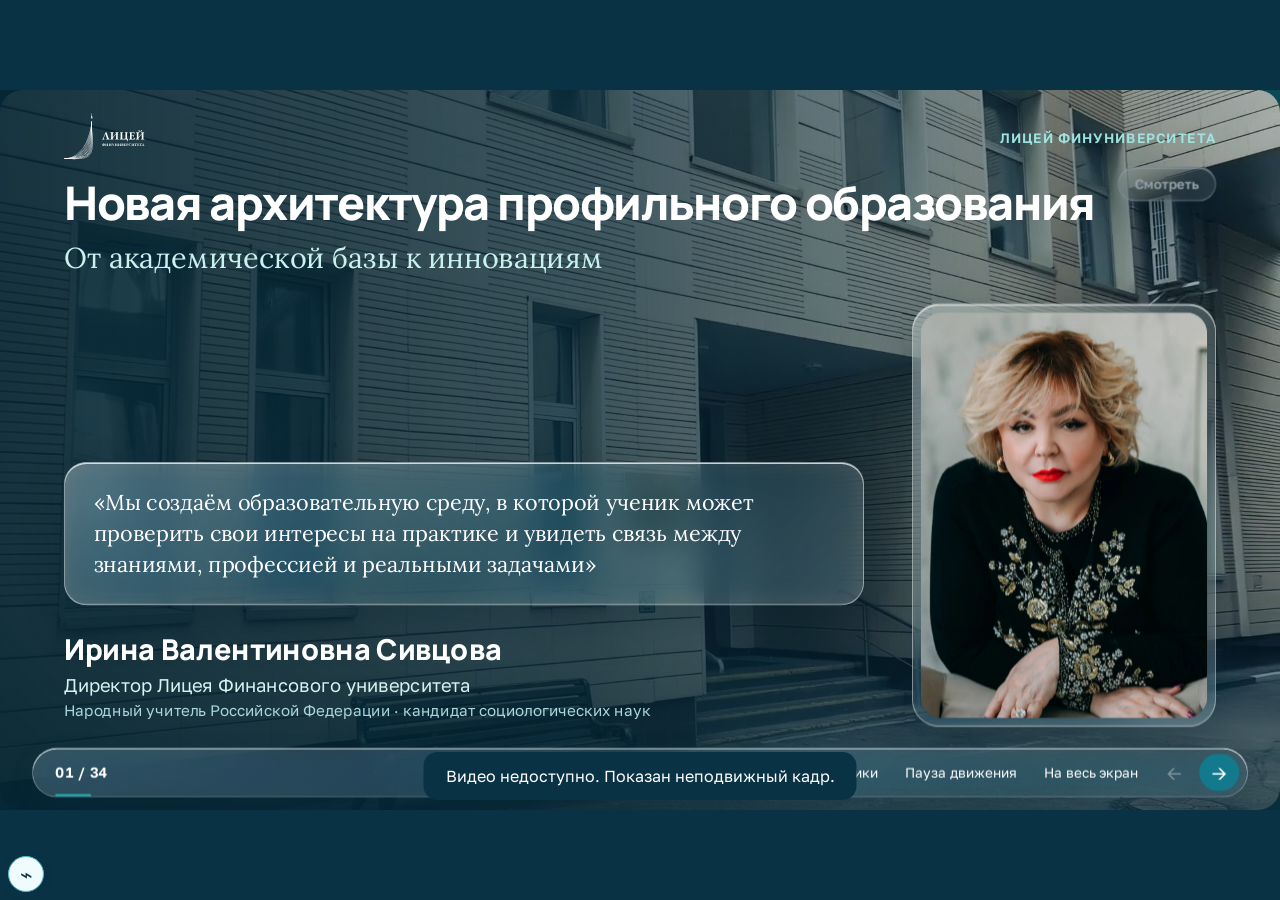
==== commit aca9ee38: "Refine slide footage, speaker notes and three-contour AI diagram" ====
--- a/index.html
+++ b/index.html
@@ -1,4 +1,6 @@
-<!doctype html><html lang="ru"><head><meta charset="utf-8"><meta name="viewport" content="width=device-width,initial-scale=1"><meta name="theme-color" content="#0e3f52"><meta name="description" content="Выступление Ирины Валентиновны Сивцовой о новой архитектуре профильного образования в Лицее Финансового университета."><title>Новая архитектура профильного образования · Лицей Финуниверситета</title><style>
+<!DOCTYPE html>
+
+<html lang="ru"><head><meta charset="utf-8"/><meta content="width=device-width,initial-scale=1" name="viewport"/><meta content="#0e3f52" name="theme-color"/><meta content="Выступление Ирины Валентиновны Сивцовой о новой архитектуре профильного образования в Лицее Финансового университета." name="description"/><title>Новая архитектура профильного образования · Лицей Финуниверситета</title><style>
 /* Три гарнитуры по ролям: Manrope — заголовки, Golos Text — основной текст, Lora — цитаты и акценты */
 @font-face{font-family:Manrope;src:url(assets/fonts/font-10.woff) format('truetype');font-weight:700;font-display:swap}
 @font-face{font-family:Manrope;src:url(assets/fonts/font-11.woff) format('truetype');font-weight:800;font-display:swap}
@@ -474,9 +476,58 @@
 @media(min-width:900px){.quality-screen{contain:paint}.quality-screen figcaption{position:relative;z-index:2;flex:none}.qs2 img,.qs3 img{width:100%;height:auto;flex:none;max-width:none}.play .qs2 img{animation:qualitySweep 30s linear infinite;animation-delay:-20s}.play .qs3 img{animation:qualitySweep 30s linear infinite;animation-delay:-10s}@keyframes qualitySweep{0%,3%{transform:translateY(0)}29%,100%{transform:translateY(calc(-100% + 423px))}}.motion-paused .quality-screen{height:auto;min-height:450px}.motion-paused .quality-screen img{animation:none!important;transform:none!important;height:auto}}
 @media(prefers-reduced-motion:reduce) and (min-width:900px){.quality-screen{height:auto;min-height:450px}.quality-screen img{animation:none!important;transform:none!important;height:auto}}
 @media(max-width:899px){.qs2 img{min-width:900px;width:900px}}
-</style></head><body><main id="stage" aria-label="Презентация Лицея Финансового университета">
-<div class="brandbar"><img class="logo-light" src="assets/brand/v2/lyceum-color.svg" alt="Лицей Финансового университета"><img class="logo-dark" src="assets/brand/v2/lyceum-white.svg" alt=""><span class="chapter" id="chapter"></span></div>
-<section aria-label="Слайд 1: Новая архитектура профильного образования" class="slide dark hero" data-chapter="Лицей Финуниверситета" data-notes="Наша задача — создать среду, в которой школьник может проверить свои интересы на практике. Покажу, как академическая база, выбор курсов и пространство лицея складываются в такую систему." data-sources="1, 2, 3" id="slide-1">
+</style><style>
+/* Requested revisions, November 14 */
+#slide-6 .s6{height:365px;flex:none}#slide-6 .spaces-film{height:365px}#slide-6 .compare{display:grid;grid-template-columns:repeat(3,1fr);gap:30px}#slide-6 .compare dt{font-size:25px}#slide-6 .compare dd{font-size:21px}#slide-6{gap:22px}#slide-6 .room svg{height:290px}#slide-6 .mode{height:40px}#slide-6 .room-mode{position:static;opacity:1;font-size:22px}
+#slide-6.play .desk{animation:roomCycle 20s ease-in-out infinite}@keyframes roomCycle{0%,15%,100%{transform:translate(0,0)}25%,40%{transform:translate(var(--dx),var(--dy))}50%,65%{transform:translate(var(--wx),var(--wy))}75%,90%{transform:translate(var(--ux),var(--uy))}}
+#slide-7 .row-item{padding:12px 20px}#slide-7 .row-item b{font-size:28px}#slide-7 .row-item span{font-size:23px}
+.varwin-partner{display:flex;align-items:center;gap:28px;font-size:22px}.varwin-partner img{width:190px;height:65px;object-fit:contain}.varwin-partner p{margin-top:6px}#slide-16{gap:22px}#slide-16 .numbered{gap:22px}#slide-16 .varfin{min-height:205px}.varwin-partner b{font-size:24px}
+#slide-26.play .mon{animation:liftReturn 12s ease-in-out infinite}@keyframes liftReturn{0%,15%,100%{transform:translateY(0)}40%,65%{transform:translateY(-110px)}}#slide-26 .phases{font-size:22px;gap:10px}#slide-26 .up-arrow{animation-direction:alternate;animation-iteration-count:infinite}
+#slide-27 .flow-node{min-width:155px}#slide-27 .flow-branches{flex:2.8}#slide-27 .flow-node b{font-size:23px}#slide-27 .flow-node span{font-size:20px}.new-arrow{font-size:32px;color:var(--teal)}.moodle-qr{width:155px;flex:none;text-align:center;font-size:17px;color:var(--ink)}.moodle-qr img{width:150px;height:150px}.architecture-status{font-weight:600;color:var(--teal)}#slide-27 .management-row .flow-node{align-self:stretch}#slide-27 .architecture-v4{gap:22px}
+@media(min-width:900px){#slide-28 .quality-sequence{margin-right:245px}.quality-rail{position:absolute;left:calc(100% + 25px);top:0;width:220px;display:flex;flex-direction:column;gap:12px}.quality-rail button{background:var(--sky);border-radius:15px;padding:7px;font-size:19px;color:var(--ink);border:3px solid transparent}.quality-rail img{width:100%;height:104px;object-fit:cover;object-position:top;border-radius:8px}.quality-rail button.selected{border-color:var(--aqua)}}
+#slide-31 .roles-with-film{position:relative;display:block;height:530px;flex:none}#slide-31 .kiosk-film{position:absolute;left:320px;right:320px;top:115px;height:330px}#slide-31 .roles{display:contents}#slide-31 .roles li{position:absolute;width:300px;min-height:180px;border-radius:55px;background:#e2f3f8;padding:25px;text-align:center;display:flex;flex-direction:column;gap:9px}#slide-31 .roles li:nth-child(1){left:0;top:0}#slide-31 .roles li:nth-child(2){right:0;top:0}#slide-31 .roles li:nth-child(3){left:0;bottom:0}#slide-31 .roles li:nth-child(4){right:0;bottom:0}#slide-31 .roles svg{display:none}#slide-31 .roles b{font-size:25px}#slide-31 .roles span{font-size:21px}
+.final-qr{display:flex;flex-direction:column;align-items:center;gap:14px;color:white;text-decoration:none;font-size:23px}.final-qr img{width:270px;height:270px;border:12px solid white;border-radius:20px}
+@media(max-width:899px){#slide-6 .s6{height:auto}#slide-6 .compare{grid-template-columns:1fr}#slide-6 .spaces-film{height:250px}.varwin-partner{flex-direction:column;align-items:start}.quality-rail{display:flex;gap:8px}.quality-rail button{width:33%;font-size:15px}.quality-rail img{width:100%;height:80px;object-fit:cover;object-position:top}#slide-31 .roles-with-film{height:auto;display:flex;flex-direction:column}#slide-31 .roles{display:flex;flex-direction:column}#slide-31 .roles li{position:static;width:100%}#slide-31 .kiosk-film{position:static;width:100%;height:260px}.moodle-qr{align-self:center}#slide-27 .flow-node span{font-size:17px}.final-qr img{width:240px;height:240px}}
+</style><style>#slide-16 .varfin{overflow:hidden}#slide-16 .varfin-qr{gap:4px}#slide-16 .varfin-qr img{width:155px;height:155px}#slide-16 .varfin-qr span{font-size:15px!important}</style><style>#slide-7 .stack{gap:12px}#slide-7 .row-item{padding:6px 20px;gap:7px}#slide-7 .row-item span{font-size:22px;line-height:1.25}.management-outputs{display:flex;gap:15px;flex:2.1;border-left:3px solid var(--aqua);padding-left:15px}.management-outputs .flow-node{flex:1} .play .quality-screen img{animation:none!important}.play .quality-screen.selected-quality img{animation:detailScan 10s linear both!important}@keyframes detailScan{0%,12%{transform:translateY(0)}90%,100%{transform:translateY(min(0px,calc(-100% + 423px)))}}.motion-paused .quality-screen img{animation:none!important;transform:none!important}@media(max-width:899px){.management-outputs{flex-direction:column}.play .quality-screen.selected-quality img{animation:none!important;transform:none!important}#slide-7 .row-item span{font-size:17px}}</style><style>@media(max-width:899px){#slide-16 .varfin>*{grid-column:auto!important;grid-row:auto!important;min-width:0}#slide-16 .varfin{min-width:0;width:100%}}</style><style>/* Editable three-contour AI architecture, slide 27 */
+#slide-27{gap:22px}
+#slide-27 .ai-contours-v6{display:grid;grid-template-columns:minmax(0,1fr) 330px;gap:20px;height:550px;flex:none;font-size:20px;line-height:1.25}
+#slide-27 .contour-box{border:2px solid var(--teal);border-radius:26px;min-width:0;padding:18px 20px}
+#slide-27 .contour-title{display:flex;align-items:center;gap:18px;font:800 24px Manrope,sans-serif;line-height:1.2;margin:0 0 16px;letter-spacing:-.02em}
+#slide-27 .contour-title>span{font:400 20px Golos,sans-serif;color:var(--muted);letter-spacing:0}
+#slide-27 .ai-external{background:rgba(255,255,255,.45);display:flex;flex-direction:column;gap:0}
+#slide-27 .platform-row{display:grid;grid-template-columns:.85fr 1.5fr 1fr;gap:12px;margin-bottom:16px}
+#slide-27 .platform-node{padding:12px 15px;min-width:0;display:flex;flex-direction:column;gap:8px;border-left:3px solid var(--teal);background:rgba(226,243,248,.7)}
+#slide-27 .platform-node b,#slide-27 .processor>b{font:800 24px Manrope,sans-serif;line-height:1.2}
+#slide-27 .platform-node>span,#slide-27 .moodle-platform>div>span{display:block;color:var(--muted)}
+#slide-27 .platform-node strong{display:block;font-size:20px;font-weight:600;color:var(--teal);margin-top:auto}
+#slide-27 .moodle-platform{display:grid;grid-template-columns:minmax(0,1fr) 102px;gap:10px}
+#slide-27 .moodle-platform>div{display:flex;flex-direction:column;gap:8px}
+#slide-27 .schema-guest-qr{display:flex;flex-direction:column;align-items:center;gap:4px;color:var(--ink);text-decoration:none;font-size:14px;line-height:1.1;text-align:center}
+#slide-27 .schema-guest-qr img{width:100px;height:100px;object-fit:contain;border:3px solid #fff;border-radius:7px}
+#slide-27 .ai-internal{border-color:var(--aqua);background:rgba(29,179,174,.07);flex:1;padding:15px 18px}
+#slide-27 .ai-internal .contour-title{margin-bottom:14px}
+#slide-27 .ai-processors{display:grid;grid-template-columns:1fr 1fr;gap:22px}
+#slide-27 .processor{min-width:0;display:flex;flex-direction:column;gap:9px}
+#slide-27 .processor+ .processor{border-left:2px solid var(--line);padding-left:22px}
+#slide-27 .processor p{color:var(--muted)}
+#slide-27 .processor ul{display:flex;flex-direction:column;gap:9px}
+#slide-27 .processor li{font-size:20px;line-height:1.25}
+#slide-27 .processor em{font-style:normal;color:var(--teal);font-weight:600}
+#slide-27 .ai-admin{border-color:#4a6a77;background:#e2f3f8;display:flex;flex-direction:column;gap:13px}
+#slide-27 .ai-admin .contour-title{margin-bottom:0;font-size:24px}
+#slide-27 .admin-result{display:flex;flex-direction:column;gap:5px;border-top:1px solid #bad6df;padding-top:10px}
+#slide-27 .admin-result>span{font-size:16px;font-weight:600;color:var(--teal);letter-spacing:.04em}
+#slide-27 .admin-result>b{font:800 23px Manrope,sans-serif;line-height:1.2}
+#slide-27 .admin-result p{font-size:20px;color:var(--muted);line-height:1.25}
+@media(max-width:899px){#slide-27 .ai-contours-v6{height:auto;grid-template-columns:1fr;font-size:18px}#slide-27 .contour-box{padding:18px 16px}#slide-27 .contour-title{display:flex;align-items:flex-start;flex-direction:column;gap:7px;font-size:22px}#slide-27 .contour-title>span{font-size:17px}#slide-27 .platform-row,#slide-27 .ai-processors{grid-template-columns:1fr}#slide-27 .platform-node b,#slide-27 .processor>b{font-size:22px}#slide-27 .processor+ .processor{border-left:0;padding-left:0;border-top:2px solid var(--line);padding-top:18px}#slide-27 .platform-node strong,#slide-27 .processor li,#slide-27 .admin-result p{font-size:18px}#slide-27 .ai-admin .contour-title br{display:none}}
+
+#noteText .speaker-point{margin:20px 0}#noteText h3{font-size:23px;color:var(--teal);margin:0 0 6px}#noteText p{font-size:22px;line-height:1.5}</style></head><body><main aria-label="Презентация Лицея Финансового университета" id="stage">
+<div class="brandbar"><img alt="Лицей Финансового университета" class="logo-light" src="assets/brand/v2/lyceum-color.svg"/><img alt="" class="logo-dark" src="assets/brand/v2/lyceum-white.svg"/><span class="chapter" id="chapter"></span></div>
+<section aria-label="Слайд 1: Новая архитектура профильного образования" class="slide dark hero" data-chapter="Лицей Финуниверситета" data-notes="Замысел
+Мы создаём среду, в которой школьник может проверить свои интересы на практике.
+
+Что покажу
+Как фундаментальные знания, выбор курсов и пространство лицея складываются в одну систему." data-sources="1, 2, 3" id="slide-1">
 <div class="hero-bg"><figure class="media bg" data-a="reveal" style="--d:0.00s"><video aria-label="Главный проморолик Лицея Финансового университета" data-src="assets/video/v2/lyceum-main.mp4" loop="" muted="" playsinline="" poster="assets/photos/v2/lyceum-main-poster.webp" preload="none" style="object-position:50% 50%"></video><button class="video-toggle glass" type="button">Пауза</button></figure></div>
 <header class="head"><h1 data-a="up" style="--d:0.25s">Новая архитектура профильного образования</h1>
 <p class="sub serif" data-a="up" style="--d:0.45s">От академической базы к инновациям</p></header>
@@ -486,129 +537,296 @@
 <div class="speaker-name" data-a="up" style="--d:1.00s"><b>Ирина Валентиновна Сивцова</b><span>Директор Лицея Финансового университета</span><small>Народный учитель Российской Федерации · кандидат социологических наук</small></div>
 </div>
 <figure class="portrait glass" data-a="portrait" style="--d:0.50s"><img alt="Ирина Валентиновна Сивцова" src="assets/photos/director-sivtsova.webp"/></figure>
-</div></section><section aria-label="Слайд 2: Выбрать профиль — проверить себя в деле" class="slide route" data-chapter="Замысел" data-notes="Выбор профиля становится осознаннее, когда за ним стоит собственный опыт. Поэтому мы соединяем изучение предметов с пробой реальных задач и обсуждением результата." data-sources="1" id="slide-2"><header class="head"><h2 data-a="up" style="--d:0.00s">Выбрать профиль — проверить себя в деле</h2><p class="sub" data-a="up" style="--d:0.12s">Не линейная система «школа — диплом — профессия», а маршрут, который ученик проходит сам</p></header>
-<div class="route-wrap"><svg aria-hidden="true" class="route-line" preserveaspectratio="none" viewBox="0 0 1440 40"><path d="M40 20H1400" data-a="draw" pathLength="1" style="--d:0.30s"></path></svg><ol class="steps"><li class="step" data-a="pop" style="--d:0.45s"><i>01</i><b>Знания</b><span>Академическая база</span></li><li class="step" data-a="pop" style="--d:0.67s"><i>02</i><b>Выбор</b><span>Профиль и элективы</span></li><li class="step" data-a="pop" style="--d:0.89s"><i>03</i><b>Свой проект</b><span>Проверка интереса</span></li><li class="step" data-a="pop" style="--d:1.11s"><i>04</i><b>Практика</b><span>Реальная задача</span></li></ol></div>
-<blockquote class="quote serif" data-a="up" style="--d:1.40s">«Наша задача — не просто помочь школьнику выбрать профиль. Мы создаём среду, в которой он может проверить свои интересы на практике и приобрести востребованные навыки»</blockquote></section><section aria-label="Слайд 3: Фундамент, у которого есть применение" class="slide" data-chapter="Академическая база" data-notes="Прочные знания остаются основой. На занятиях программированием и литературой ученик учится разным способам работы: строить решение и понимать смысл текста. Элективы помогают увидеть применение этой базы." data-sources="1, 3" id="slide-3"><header class="head"><h2 data-a="up" style="--d:0.00s">Фундамент, у которого есть применение</h2><p class="sub" data-a="up" style="--d:0.12s">Профильное обучение делает фундаментальное образование осмысленным и прикладным</p></header>
+</div></section><section aria-label="Слайд 2: Выбрать профиль — проверить себя в деле" class="slide route" data-chapter="Замысел" data-notes="Осознанный выбор
+Выбор профиля становится увереннее после собственного опыта.
+
+Как это работает
+Соединяем изучение предметов с пробой реальных задач и обсуждением результата." data-sources="1" id="slide-2"><header class="head"><h2 data-a="up" style="--d:0.00s">Выбрать профиль — проверить себя в деле</h2><p class="sub" data-a="up" style="--d:0.12s">Не линейная система «школа — диплом — профессия», а маршрут, который ученик проходит сам</p></header>
+<div class="route-wrap"><svg aria-hidden="true" class="route-line" preserveaspectratio="none" viewbox="0 0 1440 40"><path d="M40 20H1400" data-a="draw" pathlength="1" style="--d:0.30s"></path></svg><ol class="steps"><li class="step" data-a="pop" style="--d:0.45s"><i>01</i><b>Знания</b><span>Академическая база</span></li><li class="step" data-a="pop" style="--d:0.67s"><i>02</i><b>Выбор</b><span>Профиль и элективы</span></li><li class="step" data-a="pop" style="--d:0.89s"><i>03</i><b>Свой проект</b><span>Проверка интереса</span></li><li class="step" data-a="pop" style="--d:1.11s"><i>04</i><b>Практика</b><span>Реальная задача</span></li></ol></div>
+<blockquote class="quote serif" data-a="up" style="--d:1.40s">«Наша задача — не просто помочь школьнику выбрать профиль. Мы создаём среду, в которой он может проверить свои интересы на практике и приобрести востребованные навыки»</blockquote></section><section aria-label="Слайд 3: Фундамент, у которого есть применение" class="slide" data-chapter="Академическая база" data-notes="Фундаментальные знания
+Прочные знания помогают ученику понимать задачу и оценивать собственное решение.
+
+Примеры в видеоряде
+Вайбкодинг, зарубежная литература и основы пиара показывают разные способы применения знаний." data-sources="1, 3" id="slide-3"><header class="head"><h2 data-a="up" style="--d:0.00s">Фундамент, у которого есть применение</h2><p class="sub" data-a="up" style="--d:0.12s">Профильное обучение делает фундаментальное образование осмысленным и прикладным</p></header>
 <div class="split"><div class="found">
 <div class="pillars"><span class="p1" data-a="rise" style="--d:0.50s">Элективы</span><span class="p2" data-a="rise" style="--d:0.70s">Исследование</span><span class="p3" data-a="rise" style="--d:0.90s">Проект</span></div>
 <div class="base" data-a="grow" style="--d:0.30s">Фундаментальные знания</div>
 <p class="chain" data-a="up" style="--d:1.20s">Понять <em>→</em> применить <em>→</em> осмыслить</p>
 <blockquote class="quote serif small-q" data-a="up" style="--d:1.40s">«Фундамент становится ценным, когда ученик понимает, где и как его применить. Эту связь обеспечивают элективные курсы»</blockquote>
-</div><figure class="media revision-media" data-a="reveal" style="--d:0.20s"><video aria-label="slide03-academic-learning" data-src="assets/video/v4/slide03-academic-learning.mp4" muted="" playsinline="" poster="assets/photos/v4/slide03-academic-learning-poster.webp" preload="none"></video><button class="video-toggle glass" type="button">Пауза</button></figure></div></section><section aria-label="Слайд 4: Две архитектуры — одна задача" class="slide" data-chapter="Образовательная модель" data-notes="Архитектура образования имеет два измерения: как устроен учебный маршрут и как организована среда вокруг ученика. Меняя их вместе, мы создаём больше возможностей для самостоятельной работы." data-sources="1" id="slide-4"><header class="head"><h2 data-a="up" style="--d:0.00s">Две архитектуры — одна задача</h2><p class="sub" data-a="up" style="--d:0.12s">Меняется и структура обучения, и само пространство, в котором оно идёт</p></header>
+</div><figure class="media revision-media" data-a="reveal" style="--d:0.20s"><video aria-label="slide03-academic-learning" data-src="assets/video/v6/slide03.mp4" loop="" muted="" playsinline="" poster="assets/photos/v6/slide03-poster.webp" preload="none"></video><button class="video-toggle glass" type="button">Пауза</button></figure></div></section><section aria-label="Слайд 4: Две архитектуры — одна задача" class="slide" data-chapter="Образовательная модель" data-notes="Учебный маршрут
+Первая архитектура определяет, что и в какой последовательности выбирает ученик.
+
+Образовательная среда
+Вторая архитектура организует пространство для этой работы. Развиваем обе вместе." data-sources="1" id="slide-4"><header class="head"><h2 data-a="up" style="--d:0.00s">Две архитектуры — одна задача</h2><p class="sub" data-a="up" style="--d:0.12s">Меняется и структура обучения, и само пространство, в котором оно идёт</p></header>
 <div class="twin">
 <div class="panel" data-a="left" style="--d:0.35s"><small>Структура обучения</small><b>Содержание</b><p class="flow">Предмет <em>→</em> Электив <em>→</em> Проект</p><span>Модели и траектории: как ученик собирает свой маршрут</span></div>
 <div class="plus" data-a="pop" style="--d:0.80s">+</div>
 <div class="panel" data-a="right" style="--d:0.50s"><small>Физическая среда</small><b>Пространство</b><p class="flow">Класс <em>→</em> Команда <em>→</em> Лаборатория</p><span>Здания и классы: где он пробует, обсуждает и создаёт</span></div>
 </div>
-<div class="was-now"><p class="was" data-a="up" style="--d:1.10s"><s>школа → диплом → профессия</s></p><p class="now" data-a="up" style="--d:1.35s">мультивариативная образовательная экосистема</p></div></section><section aria-label="Слайд 5: Маршрут как конструктор" class="slide" data-chapter="Принципы" data-notes="Маршрут можно собирать из курсов, исследований и проектов. Важно, чтобы каждый следующий выбор опирался на опыт предыдущего и помогал ученику лучше понимать свои интересы." data-sources="1" id="slide-5"><header class="head"><h2 data-a="up" style="--d:0.00s">Маршрут как конструктор</h2><p class="sub" data-a="up" style="--d:0.12s">Четыре принципа новой образовательной модели</p></header>
-<ol class="puzzle"><li class="piece" data-a="drop" style="--d:0.35s"><i>1</i><b>Непрерывность</b><span>Маршрут — конструктор, который человек собирает всю жизнь</span></li><li class="piece" data-a="drop" style="--d:0.55s"><i>2</i><b>Междисциплинарность</b><span>Сквозные проекты на стыке предметов</span></li><li class="piece" data-a="drop" style="--d:0.75s"><i>3</i><b>Исследование</b><span>Школьники включаются в реальную исследовательскую работу</span></li><li class="piece" data-a="drop" style="--d:0.95s"><i>4</i><b>Персонализация</b><span>ИИ-инструменты помогают учитывать нагрузку каждого</span></li></ol><div class="track" data-a="grow" style="--d:1.20s">Собственная образовательная траектория</div></section><section aria-label="Слайд 6: Аудитория меняется вместе с задачей" class="slide" data-chapter="Пространство" data-notes="Задача меняется — меняется и организация работы. Схема показывает переход от общего объяснения к группам, а зал и рекреации расширяют выбор места для общения, обсуждения и самостоятельной работы." data-sources="1" id="slide-6"><header class="head"><h2 data-a="up" style="--d:0.00s">Аудитория меняется вместе с задачей</h2><p class="sub" data-a="up" style="--d:0.12s">Пространство становится соучастником образовательного процесса</p></header>
+<div class="was-now"><p class="was" data-a="up" style="--d:1.10s"><s>школа → диплом → профессия</s></p><p class="now" data-a="up" style="--d:1.35s">мультивариативная образовательная экосистема</p></div></section><section aria-label="Слайд 5: Маршрут как конструктор" class="slide" data-chapter="Принципы" data-notes="Маршрут ученика
+Курсы, исследования и проекты можно собирать в собственную комбинацию.
+
+Роль каждой пробы
+Следующий выбор опирается на полученный опыт и помогает точнее понять свои интересы." data-sources="1" id="slide-5"><header class="head"><h2 data-a="up" style="--d:0.00s">Маршрут как конструктор</h2><p class="sub" data-a="up" style="--d:0.12s">Четыре принципа новой образовательной модели</p></header>
+<ol class="puzzle"><li class="piece" data-a="drop" style="--d:0.35s"><i>1</i><b>Непрерывность</b><span>Маршрут — конструктор, который человек собирает всю жизнь</span></li><li class="piece" data-a="drop" style="--d:0.55s"><i>2</i><b>Междисциплинарность</b><span>Сквозные проекты на стыке предметов</span></li><li class="piece" data-a="drop" style="--d:0.75s"><i>3</i><b>Исследование</b><span>Школьники включаются в реальную исследовательскую работу</span></li><li class="piece" data-a="drop" style="--d:0.95s"><i>4</i><b>Персонализация</b><span>ИИ-инструменты помогают учитывать нагрузку каждого</span></li></ol><div class="track" data-a="grow" style="--d:1.20s">Собственная образовательная траектория</div></section><section aria-label="Слайд 6: Аудитория меняется вместе с задачей" class="slide" data-chapter="Пространство" data-notes="Задача меняет пространство
+Для общего объяснения, групповой работы и обсуждения нужна разная организация аудитории.
+
+Показать на схеме
+Парты переходят из рядов в группы, располагаются вдоль стен и буквой П.
+
+За пределами класса
+Рекреации и открытые зоны дают место для общения, самостоятельной работы и отдыха." data-sources="1" id="slide-6"><header class="head"><h2 data-a="up" style="--d:0.00s">Аудитория меняется вместе с задачей</h2><p class="sub" data-a="up" style="--d:0.12s">Пространство становится соучастником образовательного процесса</p></header>
 <div class="split s6"><div class="room glass-light" data-a="reveal" style="--d:0.20s">
-<svg aria-label="Схема: ряды парт перестраиваются в группы" viewBox="0 0 570 340"><rect class="walls" height="320" rx="22" width="530" x="20" y="10"></rect><path class="board" d="M200 22H370"></path><rect class="desk" height="40" rx="8" style="--dx:-4px;--dy:11px;--d:1.20s" width="70" x="70" y="60"></rect><rect class="desk" height="40" rx="8" style="--dx:-46px;--dy:11px;--d:1.24s" width="70" x="190" y="60"></rect><rect class="desk" height="40" rx="8" style="--dx:-244px;--dy:59px;--d:1.28s" width="70" x="310" y="60"></rect><rect class="desk" height="40" rx="8" style="--dx:-286px;--dy:59px;--d:1.32s" width="70" x="430" y="60"></rect><rect class="desk" height="40" rx="8" style="--dx:286px;--dy:-69px;--d:1.36s" width="70" x="70" y="140"></rect><rect class="desk" height="40" rx="8" style="--dx:244px;--dy:-69px;--d:1.40s" width="70" x="190" y="140"></rect><rect class="desk" height="40" rx="8" style="--dx:46px;--dy:-21px;--d:1.44s" width="70" x="310" y="140"></rect><rect class="desk" height="40" rx="8" style="--dx:4px;--dy:-21px;--d:1.48s" width="70" x="430" y="140"></rect><rect class="desk" height="40" rx="8" style="--dx:141px;--dy:-14px;--d:1.52s" width="70" x="70" y="220"></rect><rect class="desk" height="40" rx="8" style="--dx:99px;--dy:-14px;--d:1.56s" width="70" x="190" y="220"></rect><rect class="desk" height="40" rx="8" style="--dx:-99px;--dy:34px;--d:1.60s" width="70" x="310" y="220"></rect><rect class="desk" height="40" rx="8" style="--dx:-141px;--dy:34px;--d:1.64s" width="70" x="430" y="220"></rect></svg>
-<p class="mode"><span class="m1">Общий урок</span><span class="m2">Работа в группах</span></p></div>
-<div class="spaces-side"><figure class="media spaces-film"><video aria-label="slide06-learning-spaces" data-src="assets/video/v4/slide06-learning-spaces.mp4" muted="" playsinline="" poster="assets/photos/v4/slide06-learning-spaces-poster.webp" preload="none"></video><button class="video-toggle glass" type="button">Пауза</button></figure><dl class="compare">
+<svg aria-label="Схема: ряды парт перестраиваются в группы" viewbox="0 0 570 340"><rect class="walls" height="320" rx="22" width="530" x="20" y="10"></rect><path class="board" d="M200 22H370"></path><rect class="desk" height="40" rx="8" style="--dx:-4px;--dy:11px;--d:1.20s;--wx:-25.0px;--wy:-10.0px;--ux:30.0px;--uy:-5.0px" width="70" x="70" y="60"></rect><rect class="desk" height="40" rx="8" style="--dx:-46px;--dy:11px;--d:1.24s;--wx:-145.0px;--wy:60.0px;--ux:10.0px;--uy:-5.0px" width="70" x="190" y="60"></rect><rect class="desk" height="40" rx="8" style="--dx:-244px;--dy:59px;--d:1.28s;--wx:-265.0px;--wy:130.0px;--ux:-10.0px;--uy:-5.0px" width="70" x="310" y="60"></rect><rect class="desk" height="40" rx="8" style="--dx:-286px;--dy:59px;--d:1.32s;--wx:-385.0px;--wy:200.0px;--ux:-30.0px;--uy:-5.0px" width="70" x="430" y="60"></rect><rect class="desk" height="40" rx="8" style="--dx:286px;--dy:-69px;--d:1.36s;--wx:385.0px;--wy:-90.0px;--ux:30.0px;--uy:-15.0px" width="70" x="70" y="140"></rect><rect class="desk" height="40" rx="8" style="--dx:244px;--dy:-69px;--d:1.40s;--wx:265.0px;--wy:-20.0px;--ux:-90.0px;--uy:55.0px" width="70" x="190" y="140"></rect><rect class="desk" height="40" rx="8" style="--dx:46px;--dy:-21px;--d:1.44s;--wx:145.0px;--wy:50.0px;--ux:-210.0px;--uy:125.0px" width="70" x="310" y="140"></rect><rect class="desk" height="40" rx="8" style="--dx:4px;--dy:-21px;--d:1.48s;--wx:25.0px;--wy:120.0px;--ux:-30.0px;--uy:-15.0px" width="70" x="430" y="140"></rect><rect class="desk" height="40" rx="8" style="--dx:141px;--dy:-14px;--d:1.52s;--wx:60px;--wy:50.0px;--ux:330.0px;--uy:-25.0px" width="70" x="70" y="220"></rect><rect class="desk" height="40" rx="8" style="--dx:99px;--dy:-14px;--d:1.56s;--wx:20px;--wy:50.0px;--ux:210.0px;--uy:45.0px" width="70" x="190" y="220"></rect><rect class="desk" height="40" rx="8" style="--dx:-99px;--dy:34px;--d:1.60s;--wx:-20px;--wy:50.0px;--ux:-110.0px;--uy:45.0px" width="70" x="310" y="220"></rect><rect class="desk" height="40" rx="8" style="--dx:-141px;--dy:34px;--d:1.64s;--wx:-60px;--wy:50.0px;--ux:-130.0px;--uy:45.0px" width="70" x="430" y="220"></rect></svg>
+<p class="mode"><span class="room-mode">Ряды · группы · вдоль стен · буква П</span></p></div>
+<div class="spaces-side"><figure class="media spaces-film"><video aria-label="slide06-learning-spaces" data-src="assets/video/v6/slide06.mp4" loop="" muted="" playsinline="" poster="assets/photos/v6/slide06-poster.webp" preload="none"></video><button class="video-toggle glass" type="button">Пауза</button></figure></div></div><dl class="compare">
 <div data-a="up" style="--d:0.50s"><dt>Классы</dt><dd><s>строгие ряды парт</s> → мобильная мебель и трансформация</dd></div>
 <div data-a="up" style="--d:0.70s"><dt>Рекреации</dt><dd><s>транзит для прохода</s> → общение, групповая работа и отдых</dd></div>
 <div data-a="up" style="--d:0.90s"><dt>Открытость</dt><dd><s>глухие стены</s> → остекление, свет и психологический комфорт</dd></div>
-</dl></div></div></section><section aria-label="Слайд 7: Школа должна поддерживать человека" class="slide" data-chapter="Человек в среде" data-notes="В этой среде важно место для человека. Живой диалог учит слушать, спокойно высказывать позицию и принимать обратную связь; такие отношения поддерживают и ученика, и педагога." data-sources="1, 3" id="slide-7"><header class="head"><h2 data-a="up" style="--d:0.00s">Школа должна поддерживать человека</h2><p class="sub" data-a="up" style="--d:0.12s">Архитектура решает не только эстетические, но и психологические задачи</p></header>
-<div class="split s7"><figure class="media revision-media" data-a="reveal" style="--d:0.20s"><video aria-label="slide07-live-dialogue" data-src="assets/video/v4/slide07-live-dialogue.mp4" muted="" playsinline="" poster="assets/photos/v4/slide07-live-dialogue-poster.webp" preload="none"></video><button class="video-toggle glass" type="button">Пауза</button></figure>
+</dl></section><section aria-label="Слайд 7: Школа должна поддерживать человека" class="slide" data-chapter="Человек в среде" data-notes="Человеческие отношения
+Продуманная среда должна поддерживать и ученика, и педагога.
+
+Живой диалог
+Учим слушать собеседника, спокойно высказывать позицию и принимать обратную связь." data-sources="1, 3" id="slide-7"><header class="head"><h2 data-a="up" style="--d:0.00s">Школа должна поддерживать человека</h2><p class="sub" data-a="up" style="--d:0.12s">Архитектура решает не только эстетические, но и психологические задачи</p></header>
+<div class="split s7"><figure class="media revision-media" data-a="reveal" style="--d:0.20s"><video aria-label="slide07-live-dialogue" data-src="assets/video/v5/slide07.mp4" loop="" muted="" playsinline="" poster="assets/photos/v4/slide07-live-dialogue-poster.webp" preload="none"></video><button class="video-toggle glass" type="button">Пауза</button></figure>
 <div class="stack">
 <div class="row-item" data-a="up" style="--d:0.50s"><b>Безопасность общения</b><span>Продуманное зонирование и прозрачность общих зон снижают уровень агрессии</span></div>
 <div class="row-item" data-a="up" style="--d:0.70s"><b>Забота об учителях</b><span>Лаундж-зоны и коворкинги для педагогов помогают бороться с выгоранием</span></div>
 <div class="row-item accent" data-a="up" style="--d:0.90s"><b>Среда учит гибкости</b><span>Если пространство меняется под задачу за пару минут, мышление тоже становится адаптивнее</span></div>
-</div></div></section><section aria-label="Слайд 8: Три профиля — множество сочетаний" class="slide dark" data-chapter="Профильный выбор" data-notes="У нас три профильных направления, но интересы ученика могут выходить за границы одного из них. Элективы позволяют соединять экономику, языки и инженерное мышление в собственном маршруте." data-sources="1, 4" id="slide-8"><header class="head"><h2 data-a="up" style="--d:0.00s">Три профиля — множество сочетаний</h2><p class="sub" data-a="up" style="--d:0.12s">Элективы соединяют интересы за границами профиля</p></header>
-<ol class="profiles"><li data-a="up" style="--d:0.35s"><i class="sym">₽</i><b>Экономика и управление бизнесом</b><span>Общество, рынок, право и предпринимательство</span></li><li data-a="up" style="--d:0.55s"><i class="sym">Аа</i><b>Социальные науки и лингвистика</b><span>Культура, язык и гражданская зрелость</span></li><li data-a="up" style="--d:0.75s"><svg aria-hidden="true" class="sym gear" viewBox="0 0 100 100"><path d="M42 9h16l3 13 11 6 13-4 8 14-10 9v12l10 9-8 14-13-4-11 6-3 13H42l-3-13-11-6-13 4-8-14 10-9V47L7 38l8-14 13 4 11-6z"></path><circle cx="50" cy="53" r="17"></circle></svg><b>Инженерия данных</b><span>ИИ-грамотность, разработка и инженерное мышление</span></li></ol>
-<svg aria-hidden="true" class="arcs" viewBox="0 0 1440 120"><path d="M240 10 Q480 120 720 10" data-a="draw" pathLength="1" style="--d:1.10s"></path><path d="M720 10 Q960 120 1200 10" data-a="draw" pathLength="1" style="--d:1.30s"></path><path class="long" d="M240 10 Q720 190 1200 10" data-a="draw" pathLength="1" style="--d:1.50s"></path></svg></section><section aria-label="Слайд 9: За цифрами — люди, за идеей — решение" class="slide" data-chapter="Экономика и управление бизнесом" data-notes="Экономические знания помогают понимать решения людей и организаций. Налоги, предпринимательство и коммуникация дают разные стороны одной задачи: превратить идею в жизнеспособное решение и увидеть его последствия." data-sources="1" id="slide-9"><header class="head"><h2 data-a="up" style="--d:0.00s">За цифрами — люди, за идеей — решение</h2><p class="sub" data-a="up" style="--d:0.12s">Социально-экономический профиль: экономика в связи с обществом</p></header>
+</div></div></section><section aria-label="Слайд 8: Три профиля — множество сочетаний" class="slide dark" data-chapter="Профильный выбор" data-notes="Три направления
+Профиль задаёт основу, а элективы позволяют выходить за его границы.
+
+Собственная комбинация
+Ученик может соединять экономику, языки и инженерное мышление в одном маршруте." data-sources="1, 4" id="slide-8"><header class="head"><h2 data-a="up" style="--d:0.00s">Три профиля — множество сочетаний</h2><p class="sub" data-a="up" style="--d:0.12s">Элективы соединяют интересы за границами профиля</p></header>
+<ol class="profiles"><li data-a="up" style="--d:0.35s"><i class="sym">₽</i><b>Экономика и управление бизнесом</b><span>Общество, рынок, право и предпринимательство</span></li><li data-a="up" style="--d:0.55s"><i class="sym">Аа</i><b>Социальные науки и лингвистика</b><span>Культура, язык и гражданская зрелость</span></li><li data-a="up" style="--d:0.75s"><svg aria-hidden="true" class="sym gear" viewbox="0 0 100 100"><path d="M42 9h16l3 13 11 6 13-4 8 14-10 9v12l10 9-8 14-13-4-11 6-3 13H42l-3-13-11-6-13 4-8-14 10-9V47L7 38l8-14 13 4 11-6z"></path><circle cx="50" cy="53" r="17"></circle></svg><b>Инженерия данных</b><span>ИИ-грамотность, разработка и инженерное мышление</span></li></ol>
+<svg aria-hidden="true" class="arcs" viewbox="0 0 1440 120"><path d="M240 10 Q480 120 720 10" data-a="draw" pathlength="1" style="--d:1.10s"></path><path d="M720 10 Q960 120 1200 10" data-a="draw" pathlength="1" style="--d:1.30s"></path><path class="long" d="M240 10 Q720 190 1200 10" data-a="draw" pathlength="1" style="--d:1.50s"></path></svg></section><section aria-label="Слайд 9: За цифрами — люди, за идеей — решение" class="slide" data-chapter="Экономика и управление бизнесом" data-notes="Экономические решения
+За экономическими показателями стоят решения людей и организаций.
+
+Прикладные курсы
+Налоги, предпринимательство и коммуникация помогают превратить идею в обоснованное решение и оценить последствия." data-sources="1" id="slide-9"><header class="head"><h2 data-a="up" style="--d:0.00s">За цифрами — люди, за идеей — решение</h2><p class="sub" data-a="up" style="--d:0.12s">Социально-экономический профиль: экономика в связи с обществом</p></header>
 <div class="split s9"><div class="orbit" data-a="scale" style="--d:0.30s"><div class="core"><b>Экономика</b></div><span class="o0" data-a="pop" style="--d:0.70s">общество</span><span class="o1" data-a="pop" style="--d:0.82s">рынок</span><span class="o2" data-a="pop" style="--d:0.94s">право</span><span class="o3" data-a="pop" style="--d:1.06s">коммуникации</span><span class="o4" data-a="pop" style="--d:1.18s">предпринимательство</span></div>
 <dl class="verbs">
 <div data-a="up" style="--d:0.50s"><dt>Понимать</dt><dd>Экономика на английском языке · Экономическая социология · Основы налоговой грамотности</dd></div>
 <div data-a="up" style="--d:0.70s"><dt>Создавать</dt><dd>Основы предпринимательской деятельности: от идеи и правовых основ до бизнес-плана</dd></div>
 <div data-a="up" style="--d:0.90s"><dt>Объяснять</dt><dd>Деловая коммуникация · PR и реклама · Деловой английский язык</dd></div>
-</dl></div></section><section aria-label="Слайд 10: Человеческое ценно в эпоху технологий" class="slide" data-chapter="Социальные науки и лингвистика" data-notes="Гуманитарные курсы развивают способность понимать другого человека и аргументировать свою позицию. Работа с литературой, обществом и языком нужна и будущему инженеру, и предпринимателю." data-sources="1, 3" id="slide-10"><header class="head"><h2 data-a="up" style="--d:0.00s">Человеческое ценно в эпоху технологий</h2><p class="sub" data-a="up" style="--d:0.12s">Гуманитарный профиль: культура, язык и гражданская зрелость</p></header>
+</dl></div></section><section aria-label="Слайд 10: Человеческое ценно в эпоху технологий" class="slide" data-chapter="Социальные науки и лингвистика" data-notes="Гуманитарная основа
+Умение понимать другого человека и аргументировать свою позицию нужно в любой профессии.
+
+Связь с практикой
+Литература, общественные дисциплины и язык развивают эти способности через работу с текстом и обсуждение." data-sources="1, 3" id="slide-10"><header class="head"><h2 data-a="up" style="--d:0.00s">Человеческое ценно в эпоху технологий</h2><p class="sub" data-a="up" style="--d:0.12s">Гуманитарный профиль: культура, язык и гражданская зрелость</p></header>
 <div class="split s10"><div class="duo"><figure class="ph a" data-a="reveal" style="--d:0.20s"><img alt="Выступление лицеистки на сцене" decoding="async" src="assets/photos/performance.webp" style="object-position:45% 40%"/></figure><figure class="ph b" data-a="pop" style="--d:0.55s"><img alt="Лицеисты на языковом мероприятии" decoding="async" src="assets/photos/language-culture.webp" style="object-position:50% 35%"/></figure></div>
 <div class="stack">
 <div class="row-item" data-a="up" style="--d:0.50s"><b>Зарубежная литература</b><span>Вдумчивое чтение и интерпретация сложного текста</span></div>
 <div class="row-item" data-a="up" style="--d:0.70s"><b>Политическая социология</b><span>Общественные институты, поведение и устойчивость к манипуляциям</span></div>
 <div class="row-item" data-a="up" style="--d:0.90s"><b>Языковой практикум</b><span>Преодоление барьера через ролевые игры и реальные ситуации</span></div>
 <blockquote class="quote serif small-q" data-a="up" style="--d:1.15s">«Ценным становится способность понимать другого и вести честный диалог»</blockquote>
-</div></div></section><section aria-label="Слайд 11: Язык становится рабочим инструментом" class="slide" data-chapter="Язык в действии" data-notes="Язык становится рабочим инструментом через практику: нужно понять собеседника, сформулировать мысль и договориться. Здесь важно участие самого ученика в обсуждении." data-sources="1, 3, 10" id="slide-11"><header class="head"><h2 data-a="up" style="--d:0.00s">Язык становится рабочим инструментом</h2><p class="sub" data-a="up" style="--d:0.12s">Живой урок: обсуждение и работа с планшетами</p></header><div class="split media-split"><figure class="media fresh-media" data-a="reveal" style="--d:.20s"><video aria-label="Обсуждение на занятии и работа лицеистов с планшетами" data-src="assets/video/v3/live-business-english.mp4" loop="" muted="" playsinline="" poster="assets/photos/v3/live-business-english-poster.webp" preload="none"></video><button class="video-toggle glass" type="button">Пауза</button></figure><div class="stack"><div class="row-item" data-a="up" style="--d:0.60s"><b>Понять</b><span>Прочитать материал и выделить главное</span></div><div class="row-item" data-a="up" style="--d:0.80s"><b>Обсудить</b><span>Сформулировать позицию и услышать собеседника</span></div><div class="row-item" data-a="up" style="--d:1.00s"><b>Применить</b><span>Связать языковую практику с учебной задачей</span></div></div></div></section><section aria-label="Слайд 12: От ИИ-грамотности к авторству решений" class="slide dark" data-chapter="Инженерия данных" data-notes="Технологическая траектория начинается с понимания возможностей и ограничений ИИ. Затем ученик учится формулировать задачу, создавать прототип и проверять результат, сохраняя ответственность за решение." data-sources="1" id="slide-12"><header class="head"><h2 data-a="up" style="--d:0.00s">От ИИ-грамотности к авторству решений</h2><p class="sub" data-a="up" style="--d:0.12s">Технологический профиль: не «нажатие кнопок», а инженерное мышление</p></header>
+</div></div></section><section aria-label="Слайд 11: Язык становится рабочим инструментом" class="slide" data-chapter="Язык в действии" data-notes="Язык в действии
+Язык становится рабочим инструментом, когда нужно понять собеседника и договориться.
+
+Обратить внимание
+Важна активность самого ученика: сформулировать мысль, задать вопрос и поддержать обсуждение." data-sources="1, 3, 10" id="slide-11"><header class="head"><h2 data-a="up" style="--d:0.00s">Язык становится рабочим инструментом</h2><p class="sub" data-a="up" style="--d:0.12s">Живой урок: обсуждение и работа с планшетами</p></header><div class="split media-split"><figure class="media fresh-media" data-a="reveal" style="--d:.20s"><video aria-label="Обсуждение на занятии и работа лицеистов с планшетами" data-src="assets/video/v3/live-business-english.mp4" loop="" muted="" playsinline="" poster="assets/photos/v3/live-business-english-poster.webp" preload="none"></video><button class="video-toggle glass" type="button">Пауза</button></figure><div class="stack"><div class="row-item" data-a="up" style="--d:0.60s"><b>Понять</b><span>Прочитать материал и выделить главное</span></div><div class="row-item" data-a="up" style="--d:0.80s"><b>Обсудить</b><span>Сформулировать позицию и услышать собеседника</span></div><div class="row-item" data-a="up" style="--d:1.00s"><b>Применить</b><span>Связать языковую практику с учебной задачей</span></div></div></div></section><section aria-label="Слайд 12: От ИИ-грамотности к авторству решений" class="slide dark" data-chapter="Инженерия данных" data-notes="От знакомства к созданию
+Начинаем с возможностей и ограничений ИИ, затем переходим к собственным решениям.
+
+Ответственность автора
+Ученик формулирует задачу, создаёт прототип и проверяет результат, сохраняя ответственность за него." data-sources="1" id="slide-12"><header class="head"><h2 data-a="up" style="--d:0.00s">От ИИ-грамотности к авторству решений</h2><p class="sub" data-a="up" style="--d:0.12s">Технологический профиль: не «нажатие кнопок», а инженерное мышление</p></header>
 <ol class="numbered"><li data-a="up" style="--d:0.35s"><i>01</i><b>Понять ИИ</b><span>Возможности, ограничения, этика и право</span></li><li data-a="up" style="--d:0.57s"><i>02</i><b>Создать инструмент</b><span>Вайбкодинг и разработка ИИ-агентов</span></li><li data-a="up" style="--d:0.79s"><i>03</i><b>Проверить в проекте</b><span>Прототип, аналитический продукт или цифровой сервис</span></li></ol>
 <div class="strip glass" data-a="glass" style="--d:1.20s"><span>Задать вопрос</span><em>→</em><span>Проверить результат</span><em>→</em><span>Оценить последствия</span></div>
-<blockquote class="quote serif" data-a="up" style="--d:1.50s">«Ученики должны становиться не пользователями технологий, а авторами решений»</blockquote></section><section aria-label="Слайд 13: От объяснения — к собственной пробе" class="slide dark" data-chapter="Практика на занятии" data-notes="Объяснение преподавателя должно переходить в собственную пробу. На занятии программированием это особенно наглядно: разобраться в логике, применить её и найти причину ошибки." data-sources="1, 3, 10" id="slide-13"><header class="head"><h2 data-a="up" style="--d:0.00s">От объяснения — к собственной пробе</h2><p class="sub" data-a="up" style="--d:0.12s">Живое занятие: преподаватель, экран и работа учеников</p></header><div class="split media-split"><figure class="media fresh-media" data-a="reveal" style="--d:.20s"><video aria-label="Преподаватель объясняет у экрана, лицеисты работают за компьютерами" data-src="assets/video/v3/live-programming.mp4" loop="" muted="" playsinline="" poster="assets/photos/v3/live-programming-poster.webp" preload="none"></video><button class="video-toggle glass" type="button">Пауза</button></figure><div class="stack"><div class="row-item" data-a="up" style="--d:0.60s"><b>Разобрать</b><span>Увидеть ход решения вместе с преподавателем</span></div><div class="row-item" data-a="up" style="--d:0.80s"><b>Попробовать</b><span>Перейти к самостоятельной работе</span></div><div class="row-item" data-a="up" style="--d:1.00s"><b>Проверить</b><span>Обсудить результат и уточнить решение</span></div></div></div></section><section aria-label="Слайд 14: Идея получает форму" class="slide" data-chapter="Инженерная практика" data-notes="Инженерная работа связывает цифровую модель с формой и устройством вещи. Прототип позволяет проверить замысел и понять, что необходимо изменить до следующего шага." data-sources="1" id="slide-14"><header class="head"><h2 data-a="up" style="--d:0.00s">Идея получает форму</h2><p class="sub" data-a="up" style="--d:0.12s">Инженерный практикум и 3D-моделирование</p></header>
-<div class="form-flow"><svg aria-hidden="true" class="ff-line" preserveaspectratio="none" viewBox="0 0 1440 20"><path d="M240 10H1200" data-a="draw" pathLength="1" style="--d:0.30s"></path></svg><ol><li><svg aria-hidden="true" data-a="draw-in" style="--d:0.40s" viewBox="0 0 100 100"><path d="M50 18a24 24 0 0 0-14 43c4 3 6 7 6 11v4h16v-4c0-4 2-8 6-11a24 24 0 0 0-14-43zM42 84h16" pathLength="1"></path></svg><b data-a="up" style="--d:0.55s">Замысел</b><span data-a="up" style="--d:0.65s">Сформулировать задачу</span></li><li><svg aria-hidden="true" data-a="draw-in" style="--d:0.85s" viewBox="0 0 100 100"><path d="M50 14l32 18v36L50 86 18 68V32zM50 50L18 32M50 50l32-18M50 50v36" pathLength="1"></path></svg><b data-a="up" style="--d:1.00s">3D-модель</b><span data-a="up" style="--d:1.10s">Форма, текстуры, визуализация</span></li><li><svg aria-hidden="true" data-a="draw-in" style="--d:1.30s" viewBox="0 0 100 100"><path d="M18 82h64M30 82V52h40v30M40 52V30h20v22M24 22h52" pathLength="1"></path></svg><b data-a="up" style="--d:1.45s">Прототип</b><span data-a="up" style="--d:1.55s">Сконструировать и испытать</span></li></ol></div>
-<p class="note-line" data-a="up" style="--d:1.70s">Конструирование · 3D-печать · техническая механика · начальная робототехника</p></section><section aria-label="Слайд 15: Профессии живут на пересечениях" class="slide" data-chapter="Межпрофильность" data-notes="Современные задачи требуют сочетания компетенций. Инженеру нужно презентовать решение, предпринимателю — работать с данными, исследователю — объяснять выводы. Межпрофильность даёт опыт таких сочетаний." data-sources="1" id="slide-15"><header class="head"><h2 data-a="up" style="--d:0.00s">Профессии живут на пересечениях</h2><p class="sub" data-a="up" style="--d:0.12s">Одна профессиональная задача требует знаний сразу нескольких профилей</p></header>
-<div class="matrix"><div class="mx-head"><span></span><b data-a="up" style="--d:0.30s">Экономика и бизнес</b><b data-a="up" style="--d:0.40s">Социальные науки и язык</b><b data-a="up" style="--d:0.50s">Инженерия данных</b></div><div class="mx-row" data-a="left" style="--d:0.70s"><b class="role">Предприниматель</b><span class="cell on" data-a="pop" style="--d:0.80s">Бизнес-план</span><span class="cell on" data-a="pop" style="--d:0.87s">Продвижение продукта</span><span class="cell on" data-a="pop" style="--d:0.94s">ИИ-анализ рынка</span></div><div class="mx-row" data-a="left" style="--d:1.02s"><b class="role">Финансовый специалист</b><span class="cell on" data-a="pop" style="--d:1.12s">Финансы и налоги</span><span class="cell on" data-a="pop" style="--d:1.19s">Деловой английский, социальные факторы</span><span class="cell"></span></div><div class="mx-row" data-a="left" style="--d:1.34s"><b class="role">PR-менеджер</b><span class="cell on" data-a="pop" style="--d:1.44s">PR и реклама</span><span class="cell on" data-a="pop" style="--d:1.51s">Публичная коммуникация</span><span class="cell on" data-a="pop" style="--d:1.58s">Аналитика и цифровые инструменты</span></div><div class="mx-row" data-a="left" style="--d:1.66s"><b class="role">Инженер или дизайнер</b><span class="cell"></span><span class="cell on" data-a="pop" style="--d:1.83s">Презентация заказчику</span><span class="cell on" data-a="pop" style="--d:1.90s">3D-прототип</span></div><div class="mx-row" data-a="left" style="--d:1.98s"><b class="role">Исследователь общества</b><span class="cell"></span><span class="cell on" data-a="pop" style="--d:2.15s">Общественные процессы</span><span class="cell on" data-a="pop" style="--d:2.22s">Работа с данными</span></div></div><p class="note-line" data-a="up" style="--d:2.40s">Элективы позволяют ученику собрать собственную комбинацию интересов и компетенций</p></section><section aria-label="Слайд 16: Свой вопрос, свой вклад, свой результат" class="slide" data-chapter="Индивидуальный проект" data-notes="Индивидуальный проект начинается с собственного вопроса и заканчивается защитой результата. Конкурс ВарФин показывает один из возможных форматов представления такой работы; официальный адрес можно сохранить по QR-коду." data-sources="1, 5" id="slide-16"><header class="head"><h2 data-a="up" style="--d:0.00s">Свой вопрос, свой вклад, свой результат</h2><p class="sub" data-a="up" style="--d:0.12s">Индивидуальный проект: от вопроса до защиты</p></header>
+<blockquote class="quote serif" data-a="up" style="--d:1.50s">«Ученики должны становиться не пользователями технологий, а авторами решений»</blockquote></section><section aria-label="Слайд 13: От объяснения — к собственной пробе" class="slide dark" data-chapter="Практика на занятии" data-notes="Объяснение и проба
+После объяснения преподавателя ученик должен сам применить разобранную логику.
+
+Что показывает видео
+Программирование и занятия ИИ связывают разбор задачи, самостоятельную работу и проверку результата." data-sources="1, 3, 10" id="slide-13"><header class="head"><h2 data-a="up" style="--d:0.00s">От объяснения — к собственной пробе</h2><p class="sub" data-a="up" style="--d:0.12s">Живое занятие: преподаватель, экран и работа учеников</p></header><div class="split media-split"><figure class="media fresh-media" data-a="reveal" style="--d:.20s"><video aria-label="Преподаватель объясняет у экрана, лицеисты работают за компьютерами" data-src="assets/video/v5/slide13.mp4" loop="" muted="" playsinline="" poster="assets/photos/v3/live-programming-poster.webp" preload="none"></video><button class="video-toggle glass" type="button">Пауза</button></figure><div class="stack"><div class="row-item" data-a="up" style="--d:0.60s"><b>Разобрать</b><span>Увидеть ход решения вместе с преподавателем</span></div><div class="row-item" data-a="up" style="--d:0.80s"><b>Попробовать</b><span>Перейти к самостоятельной работе</span></div><div class="row-item" data-a="up" style="--d:1.00s"><b>Проверить</b><span>Обсудить результат и уточнить решение</span></div></div></div></section><section aria-label="Слайд 14: Идея получает форму" class="slide" data-chapter="Инженерная практика" data-notes="От модели к прототипу
+Инженерная работа связывает цифровой замысел с формой и устройством вещи.
+
+Зачем проверять
+Прототип помогает увидеть, что работает и что нужно изменить на следующем шаге." data-sources="1" id="slide-14"><header class="head"><h2 data-a="up" style="--d:0.00s">Идея получает форму</h2><p class="sub" data-a="up" style="--d:0.12s">Инженерный практикум и 3D-моделирование</p></header>
+<div class="form-flow"><svg aria-hidden="true" class="ff-line" preserveaspectratio="none" viewbox="0 0 1440 20"><path d="M240 10H1200" data-a="draw" pathlength="1" style="--d:0.30s"></path></svg><ol><li><svg aria-hidden="true" data-a="draw-in" style="--d:0.40s" viewbox="0 0 100 100"><path d="M50 18a24 24 0 0 0-14 43c4 3 6 7 6 11v4h16v-4c0-4 2-8 6-11a24 24 0 0 0-14-43zM42 84h16" pathlength="1"></path></svg><b data-a="up" style="--d:0.55s">Замысел</b><span data-a="up" style="--d:0.65s">Сформулировать задачу</span></li><li><svg aria-hidden="true" data-a="draw-in" style="--d:0.85s" viewbox="0 0 100 100"><path d="M50 14l32 18v36L50 86 18 68V32zM50 50L18 32M50 50l32-18M50 50v36" pathlength="1"></path></svg><b data-a="up" style="--d:1.00s">3D-модель</b><span data-a="up" style="--d:1.10s">Форма, текстуры, визуализация</span></li><li><svg aria-hidden="true" data-a="draw-in" style="--d:1.30s" viewbox="0 0 100 100"><path d="M18 82h64M30 82V52h40v30M40 52V30h20v22M24 22h52" pathlength="1"></path></svg><b data-a="up" style="--d:1.45s">Прототип</b><span data-a="up" style="--d:1.55s">Сконструировать и испытать</span></li></ol></div>
+<p class="note-line" data-a="up" style="--d:1.70s">Конструирование · 3D-печать · техническая механика · начальная робототехника</p></section><section aria-label="Слайд 15: Профессии живут на пересечениях" class="slide" data-chapter="Межпрофильность" data-notes="Компетенции встречаются
+Инженеру важно презентовать решение, предпринимателю работать с данными, исследователю объяснять выводы.
+
+Межпрофильность
+Даём ученику опыт сочетания разных компетенций в одной задаче." data-sources="1" id="slide-15"><header class="head"><h2 data-a="up" style="--d:0.00s">Профессии живут на пересечениях</h2><p class="sub" data-a="up" style="--d:0.12s">Одна профессиональная задача требует знаний сразу нескольких профилей</p></header>
+<div class="matrix"><div class="mx-head"><span></span><b data-a="up" style="--d:0.30s">Экономика и бизнес</b><b data-a="up" style="--d:0.40s">Социальные науки и язык</b><b data-a="up" style="--d:0.50s">Инженерия данных</b></div><div class="mx-row" data-a="left" style="--d:0.70s"><b class="role">Предприниматель</b><span class="cell on" data-a="pop" style="--d:0.80s">Бизнес-план</span><span class="cell on" data-a="pop" style="--d:0.87s">Продвижение продукта</span><span class="cell on" data-a="pop" style="--d:0.94s">ИИ-анализ рынка</span></div><div class="mx-row" data-a="left" style="--d:1.02s"><b class="role">Финансовый специалист</b><span class="cell on" data-a="pop" style="--d:1.12s">Финансы и налоги</span><span class="cell on" data-a="pop" style="--d:1.19s">Деловой английский, социальные факторы</span><span class="cell"></span></div><div class="mx-row" data-a="left" style="--d:1.34s"><b class="role">PR-менеджер</b><span class="cell on" data-a="pop" style="--d:1.44s">PR и реклама</span><span class="cell on" data-a="pop" style="--d:1.51s">Публичная коммуникация</span><span class="cell on" data-a="pop" style="--d:1.58s">Аналитика и цифровые инструменты</span></div><div class="mx-row" data-a="left" style="--d:1.66s"><b class="role">Инженер или дизайнер</b><span class="cell"></span><span class="cell on" data-a="pop" style="--d:1.83s">Презентация заказчику</span><span class="cell on" data-a="pop" style="--d:1.90s">3D-прототип</span></div><div class="mx-row" data-a="left" style="--d:1.98s"><b class="role">Исследователь общества</b><span class="cell"></span><span class="cell on" data-a="pop" style="--d:2.15s">Общественные процессы</span><span class="cell on" data-a="pop" style="--d:2.22s">Работа с данными</span></div></div><p class="note-line" data-a="up" style="--d:2.40s">Элективы позволяют ученику собрать собственную комбинацию интересов и компетенций</p></section><section aria-label="Слайд 16: Свой вопрос, свой вклад, свой результат" class="slide" data-chapter="Индивидуальный проект" data-notes="Собственный проект
+Ученик проходит путь от собственного вопроса до создания и защиты результата.
+
+Практика конкурса
+ВарФин даёт формат представления исследовательских и проектных работ в виртуальной реальности.
+
+Партнёрство
+Коммерческий партнёр Varwin предоставил призы: VR-шлемы и лицензии на программное обеспечение. Страница конкурса доступна по QR." data-sources="1, 5" id="slide-16"><header class="head"><h2 data-a="up" style="--d:0.00s">Свой вопрос, свой вклад, свой результат</h2><p class="sub" data-a="up" style="--d:0.12s">Индивидуальный проект: от вопроса до защиты</p></header>
 <ol class="numbered light"><li data-a="up" style="--d:0.35s"><i>01</i><b>Поставить задачу</b><span>Что я исследую и зачем это нужно</span></li><li data-a="up" style="--d:0.57s"><i>02</i><b>Выбрать метод</b><span>На каких данных и как проверю идею</span></li><li data-a="up" style="--d:0.79s"><i>03</i><b>Создать и защитить</b><span>Что получилось и в чём мой вклад</span></li></ol>
-<div class="varfin glass-light" data-a="glass" style="--d:1.20s"><b>Практика «ВарФин 2026»</b><span>Конкурс исследовательских и проектных работ в виртуальной реальности</span><em>содержание + работающий результат + ясная защита</em><div class="varfin-qr"><img alt="QR официальной страницы конкурса ВарФин" height="240" src="assets/qr/v4/varfin-official.svg" width="240"/><span>www.fa.ru/university/<wbr/>structure/education/<wbr/>cyber/konkurs/</span></div></div></section><section aria-label="Слайд 17: Знания работают в реальной ситуации" class="slide" data-chapter="Практика и партнерство" data-notes="Практическое содержание появляется в разных курсах: от интерпретации текста до налоговой грамотности и предпринимательства. В проекте эти знания помогают обосновать решение, распределить роли и довести работу до результата." data-sources="1, 3, 9" id="slide-17"><header class="head"><h2 data-a="up" style="--d:0.00s">Знания работают в реальной ситуации</h2><p class="sub" data-a="up" style="--d:0.12s">Практико-ориентированность и партнёрство</p></header>
+<div class="varfin glass-light" data-a="glass" style="--d:1.20s"><b>Практика «ВарФин 2026»</b><span>Конкурс исследовательских и проектных работ в виртуальной реальности</span><em>содержание + работающий результат + ясная защита</em><div class="varfin-qr"><img alt="QR официальной страницы конкурса ВарФин" height="240" src="assets/qr/v4/varfin-official.svg" width="240"/><span>Страница конкурса</span></div></div><div class="varwin-partner"><img alt="Varwin" src="assets/brand/varwin.svg"/><div><b>Коммерческий партнёр конкурса</b><p>Призы от Varwin: VR-шлемы и лицензии на программное обеспечение</p></div></div></section><section aria-label="Слайд 17: Знания работают в реальной ситуации" class="slide" data-chapter="Практика и партнерство" data-notes="Знания в ситуации
+Интерпретация текста, налоговая грамотность и предпринимательство дают материал для практических задач.
+
+Проектная работа
+Эти знания помогают обосновать решение, распределить роли в команде и довести работу до результата." data-sources="1, 3, 9" id="slide-17"><header class="head"><h2 data-a="up" style="--d:0.00s">Знания работают в реальной ситуации</h2><p class="sub" data-a="up" style="--d:0.12s">Практико-ориентированность и партнёрство</p></header>
 <div class="split s15"><div><ul class="cases"><li data-a="pop" style="--d:0.35s">Бизнес-планы</li><li data-a="pop" style="--d:0.45s">Переговоры и презентации</li><li data-a="pop" style="--d:0.55s">Кейсы по рекламе и PR</li><li data-a="pop" style="--d:0.65s">ИИ-агенты и цифровые прототипы</li><li data-a="pop" style="--d:0.75s">Экономические тексты на английском</li><li data-a="pop" style="--d:0.85s">Налоговая грамотность вместе с ФНС России</li></ul>
 <div class="own glass-light" data-a="glass" style="--d:1.10s"><div><b>Свои сценарии</b><span>Выпускники 2026 года электива «Социальная инженерия» придумали две учебные браузерные истории, сами снялись в эпизодах и озвучили персонажей</span><span class="url">fa.ru/school/<wbr/>social_vr_game/</span></div><img alt="QR-код: fa.ru/school/social_vr_game/" class="qr-img" data-a="pop" height="230" src="assets/qr/social-engineering.svg" style="--d:1.40s" width="230"/></div></div>
-<figure class="media revision-media" data-a="reveal" style="--d:0.20s"><video aria-label="slide17-applied-lessons" data-src="assets/video/v4/slide17-applied-lessons.mp4" muted="" playsinline="" poster="assets/photos/v4/slide17-applied-lessons-poster.webp" preload="none"></video><button class="video-toggle glass" type="button">Пауза</button></figure></div></section><section aria-label="Слайд 18: Рядом наставник — впереди выбор" class="slide" data-chapter="Педагог и выпускник" data-notes="Педагог помогает ученику связать отдельные пробы в маршрут. На занятиях политической социологией, экономикой на английском и языковой практикой соединяются понимание общества, работа с понятиями и общение." data-sources="1, 3" id="slide-18"><header class="head"><h2 data-a="up" style="--d:0.00s">Рядом наставник — впереди выбор</h2><p class="sub" data-a="up" style="--d:0.12s">Педагог становится организатором маршрута и партнёром в исследовании нового</p></header>
-<div class="split s16"><figure class="media revision-media" data-a="reveal" style="--d:0.20s"><video aria-label="slide18-social-language-lessons" data-src="assets/video/v4/slide18-social-language-lessons.mp4" muted="" playsinline="" poster="assets/photos/v4/slide18-social-language-lessons-poster.webp" preload="none"></video><button class="video-toggle glass" type="button">Пауза</button></figure><div><h3 data-a="up" style="--d:0.40s">Образ выпускника</h3><ul class="checks"><li data-a="left" style="--d:0.50s">Академически подготовлен</li><li data-a="left" style="--d:0.62s">Финансовая и цифровая грамотность</li><li data-a="left" style="--d:0.74s">Русский и английский в деловой коммуникации</li><li data-a="left" style="--d:0.86s">Умеет работать в команде и презентовать идеи</li><li data-a="left" style="--d:0.98s">Понимает последствия решений</li><li data-a="left" style="--d:1.10s">Открыт к непрерывному обучению</li></ul></div></div></section><section aria-label="Слайд 19: Пространство включается в обучение" class="slide dark scene" data-chapter="Среда лицея" data-notes="Теперь перейдём от учебного содержания к среде. Холл может быть местом встречи с информацией и поводом для разговора, а не только пространством между кабинетами." data-sources="1, 3" id="slide-19">
-<div class="scene-bg"><figure class="media fresh-media" data-a="reveal" style="--d:.20s"><video aria-label="Свежий вид холла с LED-столбами" data-src="assets/video/v3/hall-led.mp4" loop="" muted="" playsinline="" poster="assets/photos/v3/hall-led-poster.webp" preload="none"></video><button class="video-toggle glass" type="button">Пауза</button></figure></div><header class="head"><h2 data-a="up" style="--d:0.20s">Пространство включается в обучение</h2></header>
-<div class="scene-card glass" data-a="glass" style="--d:0.70s"><p class="verbs4"><span>Исследовать.</span> <span>Создавать.</span> <span>Обсуждать.</span> <span>Представлять.</span></p><span>Каждой задаче — свой образовательный сценарий</span></div></section><section aria-label="Слайд 20: Информация встречает ученика" class="slide" data-chapter="Цифровой первый этаж" data-notes="Информация становится частью повседневной среды через LED-поверхности и интерактивные элементы. Важны содержание и уместность: что ученик замечает, о чём задумывается и к чему возвращается." data-sources="1, 3" id="slide-20"><header class="head"><h2 data-a="up" style="--d:0.00s">Информация встречает ученика</h2><p class="sub" data-a="up" style="--d:0.12s">Цифровая зона первого этажа: единое информационное пространство лицея</p></header>
+<figure class="media revision-media" data-a="reveal" style="--d:0.20s"><video aria-label="slide17-applied-lessons" data-src="assets/video/v5/slide17.mp4" loop="" muted="" playsinline="" poster="assets/photos/v4/slide17-applied-lessons-poster.webp" preload="none"></video><button class="video-toggle glass" type="button">Пауза</button></figure></div></section><section aria-label="Слайд 18: Рядом наставник — впереди выбор" class="slide" data-chapter="Педагог и выпускник" data-notes="Педагог как наставник
+Педагог помогает связать отдельные учебные пробы в осмысленный маршрут.
+
+Образ выпускника
+Нужны академическая подготовка, грамотность, умение общаться, работать в команде и продолжать учиться.
+
+Примеры занятий
+Политическая социология, экономика на английском и языковой практикум соединяют понимание общества с коммуникацией." data-sources="1, 3" id="slide-18"><header class="head"><h2 data-a="up" style="--d:0.00s">Рядом наставник — впереди выбор</h2><p class="sub" data-a="up" style="--d:0.12s">Педагог становится организатором маршрута и партнёром в исследовании нового</p></header>
+<div class="split s16"><figure class="media revision-media" data-a="reveal" style="--d:0.20s"><video aria-label="slide18-social-language-lessons" data-src="assets/video/v5/slide18.mp4" loop="" muted="" playsinline="" poster="assets/photos/v4/slide18-social-language-lessons-poster.webp" preload="none"></video><button class="video-toggle glass" type="button">Пауза</button></figure><div><h3 data-a="up" style="--d:0.40s">Образ выпускника</h3><ul class="checks"><li data-a="left" style="--d:0.50s">Академически подготовлен</li><li data-a="left" style="--d:0.62s">Финансовая и цифровая грамотность</li><li data-a="left" style="--d:0.74s">Русский и английский в деловой коммуникации</li><li data-a="left" style="--d:0.86s">Умеет работать в команде и презентовать идеи</li><li data-a="left" style="--d:0.98s">Понимает последствия решений</li><li data-a="left" style="--d:1.10s">Открыт к непрерывному обучению</li></ul></div></div></section><section aria-label="Слайд 19: Пространство включается в обучение" class="slide dark scene" data-chapter="Среда лицея" data-notes="Переход к среде
+Теперь от учебного содержания перейдём к тому, как само пространство включается в обучение.
+
+Роль холла
+Это место встречи с информацией и повод для разговора, которое продолжает образовательный процесс между уроками." data-sources="1, 3" id="slide-19">
+<div class="scene-bg"><figure class="media fresh-media" data-a="reveal" style="--d:.20s"><video aria-label="Свежий вид холла с LED-столбами" data-src="assets/video/v5/slide19.mp4" loop="" muted="" playsinline="" poster="assets/photos/v3/hall-led-poster.webp" preload="none"></video><button class="video-toggle glass" type="button">Пауза</button></figure></div><header class="head"><h2 data-a="up" style="--d:0.20s">Пространство включается в обучение</h2></header>
+<div class="scene-card glass" data-a="glass" style="--d:0.70s"><p class="verbs4"><span>Исследовать.</span> <span>Создавать.</span> <span>Обсуждать.</span> <span>Представлять.</span></p><span>Каждой задаче — свой образовательный сценарий</span></div></section><section aria-label="Слайд 20: Информация встречает ученика" class="slide" data-chapter="Цифровой первый этаж" data-notes="Информация в повседневности
+LED-поверхности и интерактивные элементы делают информацию частью среды.
+
+Что имеет значение
+Важно содержание: что ученик замечает, о чём задумывается и к чему возвращается." data-sources="1, 3" id="slide-20"><header class="head"><h2 data-a="up" style="--d:0.00s">Информация встречает ученика</h2><p class="sub" data-a="up" style="--d:0.12s">Цифровая зона первого этажа: единое информационное пространство лицея</p></header>
 <div class="s18">
 <div class="pair"><figure class="ph col" data-a="reveal" style="--d:0.20s"><img alt="LED-столб в холле лицея" decoding="async" src="assets/photos/column.webp" style="object-position:50% 45%"/></figure><div class="cap" data-a="up" style="--d:0.50s"><b>LED-столбы</b><span>События, проекты, достижения и образовательный контент</span></div></div>
 <div class="pair"><figure class="ph col" data-a="reveal" style="--d:0.40s"><img alt="Интерактивное зеркало в холле" decoding="async" src="assets/photos/mirror.webp" style="object-position:50% 40%"/></figure><figure class="inset glass" data-a="pop" style="--d:0.90s"><img alt="Интерфейс интерактивного зеркала крупным планом" src="assets/photos/mirror-interface.webp"/></figure><div class="cap" data-a="up" style="--d:0.70s"><b>Интерактивные зеркала</b><span>Дисплей за зеркальной поверхностью выводит объявления, видео и задания</span></div></div>
 </div>
-<p class="flow-line" data-a="up" style="--d:1.20s">Цифровые поверхности <em>→</em> актуальная информация <em>→</em> участие</p></section><section aria-label="Слайд 21: От замысла к собственному голосу" class="slide dark" data-chapter="Медиапрактика" data-notes="Студия даёт инструменты для собственного высказывания. Звук, музыка и запись позволяют пройти путь от замысла до материала, который можно услышать, обсудить и улучшить." data-sources="1, 3" id="slide-21"><header class="head"><h2 data-a="up" style="--d:0.00s">От замысла к собственному голосу</h2><p class="sub" data-a="up" style="--d:0.12s">Студия звукозаписи</p></header>
+<p class="flow-line" data-a="up" style="--d:1.20s">Цифровые поверхности <em>→</em> актуальная информация <em>→</em> участие</p></section><section aria-label="Слайд 21: От замысла к собственному голосу" class="slide dark" data-chapter="Медиапрактика" data-notes="Собственное высказывание
+Студия даёт инструменты, чтобы выразить и записать свою идею.
+
+Работа с результатом
+Звук и музыку можно услышать, обсудить и улучшить, пройдя путь от замысла до готового материала." data-sources="1, 3" id="slide-21"><header class="head"><h2 data-a="up" style="--d:0.00s">От замысла к собственному голосу</h2><p class="sub" data-a="up" style="--d:0.12s">Студия звукозаписи</p></header>
 <div class="split media-split"><figure class="media" data-a="reveal" style="--d:0.20s"><video aria-label="Оборудование студии звукозаписи лицея" data-src="assets/video/v3/studio-equipment.mp4" loop="" muted="" playsinline="" poster="assets/photos/v3/studio-equipment-poster.webp" preload="none" style="object-position:50% 50%"></video><button class="video-toggle glass" type="button">Пауза</button></figure>
 <div class="stack">
 <div class="row-item" data-a="up" style="--d:0.60s"><b>Записать</b><span>Речь, музыку, интервью или подкаст</span></div>
 <div class="row-item" data-a="up" style="--d:0.80s"><b>Обработать</b><span>Работа со звуком и монтаж с операторским сопровождением</span></div>
 <div class="row-item" data-a="up" style="--d:1.00s"><b>Представить</b><span>Медиапроект, который услышит аудитория</span></div>
-</div></div></section><section aria-label="Слайд 22: Идею важно уметь объяснить" class="slide" data-chapter="Публичное выступление" data-notes="На площадке для выступлений идея должна стать понятной другим. Здесь нужны ясная структура, аргументы, умение удерживать внимание и отвечать на вопросы." data-sources="1, 3" id="slide-22"><header class="head"><h2 data-a="up" style="--d:0.00s">Идею важно уметь объяснить</h2><p class="sub" data-a="up" style="--d:0.12s">TED-студия: изогнутый LED-экран, суфлёры и микрофоны</p></header>
+</div></div></section><section aria-label="Слайд 22: Идею важно уметь объяснить" class="slide" data-chapter="Публичное выступление" data-notes="Понятная идея
+На площадке для выступлений ученик учится делать идею понятной другим.
+
+Навыки выступающего
+Нужны ясная структура, аргументы, удержание внимания и ответы на вопросы." data-sources="1, 3" id="slide-22"><header class="head"><h2 data-a="up" style="--d:0.00s">Идею важно уметь объяснить</h2><p class="sub" data-a="up" style="--d:0.12s">TED-студия: изогнутый LED-экран, суфлёры и микрофоны</p></header>
 <div class="split media-split rev"><div class="stack">
 <div class="row-item" data-a="up" style="--d:0.60s"><b>Выступление</b><span>Сцена для презентаций, лекций и дискуссий</span></div>
 <div class="row-item" data-a="up" style="--d:0.80s"><b>Защита результата</b><span>Аргументы, ясная речь и ответ на вопрос</span></div>
 <div class="row-item" data-a="up" style="--d:1.00s"><b>Запись</b><span>Публичные лекции и образовательный контент</span></div>
-</div><figure class="media" data-a="reveal" style="--d:0.20s"><video aria-label="Выступление в TED-студии лицея" data-src="assets/video/v2/ted.mp4" loop="" muted="" playsinline="" poster="assets/photos/v2/ted-poster.webp" preload="none" style="object-position:50% 50%"></video><button class="video-toggle glass" type="button">Пауза</button></figure></div></section><section aria-label="Слайд 23: Оказаться внутри изучаемой темы" class="slide dark" data-chapter="Открытый мир" data-notes="Иммерсивная среда позволяет по-другому организовать знакомство с темой. Изображение вокруг класса помогает задать контекст, который преподаватель связывает с объяснением и учебной задачей." data-sources="1, 3, 6" id="slide-23"><header class="head"><h2 data-a="up" style="--d:0.00s">Оказаться внутри изучаемой темы</h2><p class="sub" data-a="up" style="--d:0.12s">Открытый мир: изображение сразу на трёх стенах</p></header>
-<div class="split media-split"><figure class="media" data-a="reveal" style="--d:0.20s"><video aria-label="Урок в иммерсивном пространстве «Открытый мир»" data-src="assets/video/v2/open-world.mp4" loop="" muted="" playsinline="" poster="assets/photos/v2/open-world-poster.webp" preload="none" style="object-position:50% 50%"></video><button class="video-toggle glass" type="button">Пауза</button></figure>
+</div><figure class="media" data-a="reveal" style="--d:0.20s"><video aria-label="Выступление в TED-студии лицея" data-src="assets/video/v6/slide22.mp4" loop="" muted="" playsinline="" poster="assets/photos/v6/slide22-poster.webp" preload="none" style="object-position:50% 50%"></video><button class="video-toggle glass" type="button">Пауза</button></figure></div></section><section aria-label="Слайд 23: Оказаться внутри изучаемой темы" class="slide dark" data-chapter="Открытый мир" data-notes="Погружение в тему
+Иммерсивная среда помогает создать контекст вокруг изучаемого материала.
+
+Роль преподавателя
+Преподаватель связывает изображение на стенах с объяснением, обсуждением и конкретной учебной задачей." data-sources="1, 3, 6" id="slide-23"><header class="head"><h2 data-a="up" style="--d:0.00s">Оказаться внутри изучаемой темы</h2><p class="sub" data-a="up" style="--d:0.12s">Открытый мир: изображение сразу на трёх стенах</p></header>
+<div class="split media-split"><figure class="media" data-a="reveal" style="--d:0.20s"><video aria-label="Урок в иммерсивном пространстве «Открытый мир»" data-src="assets/video/v5/slide23.mp4" loop="" muted="" playsinline="" poster="assets/photos/v2/open-world-poster.webp" preload="none" style="object-position:50% 50%"></video><button class="video-toggle glass" type="button">Пауза</button></figure>
 <div class="stack">
 <div class="row-item" data-a="up" style="--d:0.60s"><b>Три стены — одна сцена</b><span>Три короткофокусных проектора, панорамы и тематические среды</span></div>
 <div class="row-item" data-a="up" style="--d:0.80s"><b>Пережить и обсудить</b><span>Культура, история и искусство — через личное восприятие</span></div>
 <div class="row-item" data-a="up" style="--d:1.00s"><b>Междисциплинарный урок</b><span>Текст, изображение и диалог в одном пространстве</span></div>
-</div></div></section><section aria-label="Слайд 24: VR: то, что трудно показать на доске" class="slide" data-chapter="Виртуальная реальность" data-notes="VR полезна там, где важно увидеть объект или процесс с новой точки зрения. На слайде — отдельный пример образовательного применения; выбор технологии определяется задачей урока." data-sources="1, 3, 5, 8" id="slide-24"><header class="head"><h2 data-a="up" style="--d:0.00s">VR: то, что трудно показать на доске</h2><p class="sub" data-a="up" style="--d:0.12s">Иммерсивные уроки и виртуальные лабораторные работы</p></header>
+</div></div></section><section aria-label="Слайд 24: VR: то, что трудно показать на доске" class="slide" data-chapter="Виртуальная реальность" data-notes="Когда помогает VR
+Виртуальная реальность полезна, когда объект или процесс важно увидеть с новой точки зрения.
+
+Учебная задача
+Технологию выбираем по тому, что она позволяет понять и попробовать на занятии." data-sources="1, 3, 5, 8" id="slide-24"><header class="head"><h2 data-a="up" style="--d:0.00s">VR: то, что трудно показать на доске</h2><p class="sub" data-a="up" style="--d:0.12s">Иммерсивные уроки и виртуальные лабораторные работы</p></header>
 <div class="split s22"><figure class="media" data-a="reveal" style="--d:0.20s"><video aria-label="Лицеисты в VR-шлемах на занятии" data-src="assets/video/v2/vr-headsets.mp4" loop="" muted="" playsinline="" poster="assets/photos/v2/vr-headsets-poster.webp" preload="none" style="object-position:50% 50%"></video><button class="video-toggle glass" type="button">Пауза</button></figure>
 <div class="bio">
 <p class="row-item" data-a="up" style="--d:0.50s"><b>VR-урок</b><span>Модель, проба и обсуждение: биология, физика, история и междисциплинарные проекты</span></p>
 <figure class="bio-card" data-a="reveal" style="--d:0.80s"><img alt="Меню учебной игры Biology VR" src="assets/photos/biology-vr.webp"/><figcaption>Biology VR — концепт учебной игры о путешествии внутри артерии</figcaption></figure>
 <div class="qr glass" data-a="pop" style="--d:1.20s"><img alt="QR-код: altersam.github.io/Biology_VR/" height="230" src="assets/qr/biology-concept.svg" width="230"/><div><b>Концептбук игры</b><span class="url">altersam.github.io/<wbr/>Biology_VR/<wbr/></span></div></div>
-</div></div></section><section aria-label="Слайд 25: Лаборатория ИИ: среда для решений" class="slide" data-chapter="Аудитория 44" data-notes="Лаборатория ИИ объединяет рабочие места и вычислительную инфраструктуру. Эта база позволяет переходить от знакомства с инструментами к разработке и проверке собственных решений." data-sources="1, 3" id="slide-25"><header class="head"><h2 data-a="up" style="--d:0.00s">Лаборатория ИИ: среда для решений</h2><p class="sub" data-a="up" style="--d:0.12s">Аудитория 44</p></header>
+</div></div></section><section aria-label="Слайд 25: Лаборатория ИИ: среда для решений" class="slide" data-chapter="Аудитория 44" data-notes="База для разработки
+Лаборатория ИИ объединяет рабочие места и вычислительную инфраструктуру.
+
+Следующий шаг
+Эта среда помогает перейти от знакомства с инструментами к созданию и проверке собственных решений." data-sources="1, 3" id="slide-25"><header class="head"><h2 data-a="up" style="--d:0.00s">Лаборатория ИИ: среда для решений</h2><p class="sub" data-a="up" style="--d:0.12s">Аудитория 44</p></header>
 <div class="split s23"><figure class="ph tall" data-a="reveal" style="--d:0.20s"><img alt="Аудитория 44: рабочие места с мониторами на кронштейнах" decoding="async" src="assets/photos/room44.webp" style="object-position:50% 55%"/></figure>
 <ul class="stats">
 <li data-a="up" style="--d:0.50s"><b>30</b><span>посадочных мест с ПК и QHD-мониторами</span></li>
 <li data-a="up" style="--d:0.70s"><b>ИИ</b><span>программирование, LLM, API, агентные и мультиагентные системы</span></li>
 <li data-a="up" style="--d:0.90s"><b>↕</b><span>мониторы на моторизованных потолочных кронштейнах</span></li>
-</ul></div></section><section aria-label="Слайд 26: Рабочее место освобождает пространство" class="slide dark" data-chapter="Эргономика аудитории 44" data-notes="Подъёмные мониторы помогают менять сценарий работы в одной аудитории. После цифровой задачи стол может снова стать общим пространством для разговора и совместного обсуждения." data-sources="1, 3" id="slide-26"><header class="head"><h2 data-a="up" style="--d:0.00s">Рабочее место освобождает пространство</h2><p class="sub" data-a="up" style="--d:0.12s">Мониторы поднимаются к потолку — аудитория готова к VR-уроку или ИТ-полигону</p></header>
+</ul></div></section><section aria-label="Слайд 26: Рабочее место освобождает пространство" class="slide dark" data-chapter="Эргономика аудитории 44" data-notes="Трансформация аудитории
+Подъёмные мониторы позволяют менять сценарий работы в одной аудитории.
+
+Показать цикл
+Компьютерный класс освобождает пространство для ИТ-полигона и VR, затем мониторы возвращаются в рабочее положение." data-sources="1, 3" id="slide-26"><header class="head"><h2 data-a="up" style="--d:0.00s">Рабочее место освобождает пространство</h2><p class="sub" data-a="up" style="--d:0.12s">Мониторы поднимаются к потолку — аудитория готова к VR-уроку или ИТ-полигону</p></header>
 <div class="s24"><div class="lift">
-<svg aria-label="Схема: монитор поднимается на потолочном кронштейне, стол освобождается" viewBox="0 0 620 380">
+<svg aria-label="Схема: монитор поднимается на потолочном кронштейне, стол освобождается" viewbox="0 0 620 380">
 <path class="ceil" d="M30 30H590"></path><path class="arm" d="M310 30V70"></path>
 <g class="mon"><path class="arm" d="M310 70V150"></path><rect height="100" rx="10" width="160" x="230" y="150"></rect><path d="M250 270h120"></path></g>
 <path class="desk-l" d="M120 320H500M150 320v40M470 320v40"></path>
-<path class="up-arrow" d="M470 280V120M450 140l20-20 20 20" pathLength="1"></path>
+<path class="up-arrow" d="M470 280V120M450 140l20-20 20 20" pathlength="1"></path>
 </svg>
-<ol class="phases"><li data-a="up" style="--d:0.60s">Урок за компьютером</li><li data-a="up" style="--d:1.60s">Мониторы уходят вверх</li><li data-a="up" style="--d:2.60s">Свободная рабочая зона</li></ol>
-<p class="speed" data-a="pop" style="--d:0.90s">Видео ускорено в 2,5 раза</p></div>
-<figure class="media portrait" data-a="reveal" style="--d:0.20s"><video aria-label="Подъём мониторов в аудитории 44, ускорено в 2,5 раза" data-src="assets/video/v2/room44-lift.mp4" muted="" playsinline="" poster="assets/photos/v2/room44-lift-poster.webp" preload="none" style="object-position:50% 50%"></video><button class="video-toggle glass" type="button">Пауза</button></figure></div></section><section aria-label="Слайд 27: Два контура локального ИИ" class="slide" data-chapter="Два сервера · концепция" data-notes="Здесь показана целевая архитектура двух серверов. Первый получает уроки из МТС Линк и параллельно готовит материалы для Moodle, рассчитывает посещаемость для ЭлЖура и формирует отчёты о проведении уроков. Второй работает с данными ЭлЖура и историей изменений: поддерживает аналитику, дашборды и ответы помощника завуча." data-sources="1, 3, 10" id="slide-27"><header class="head"><h2 data-a="up" style="--d:0.00s">Два контура локального ИИ</h2><p class="sub" data-a="up" style="--d:0.12s">Два сервера: обработка уроков и поддержка управления</p></header><div class="architecture-v4"><div class="process-row"><div class="flow-node"><b>МТС Линк</b><span>Записи · расшифровки · файлы</span></div><svg aria-hidden="true" class="flow-arrow" viewBox="0 0 80 24"><path d="M0 12H75m-10-8 10 8-10 8"></path></svg><div class="flow-node"><b>Сервер 1</b><span>Обработка онлайн-уроков</span></div><div class="flow-branches"><div class="flow-branch"><svg aria-hidden="true" class="flow-arrow" viewBox="0 0 80 24"><path d="M0 12H75m-10-8 10 8-10 8"></path></svg><div class="flow-node"><b>Материалы</b><span>Конспект · запись · файлы</span></div><svg aria-hidden="true" class="flow-arrow" viewBox="0 0 80 24"><path d="M0 12H75m-10-8 10 8-10 8"></path></svg><div class="flow-node"><b>Moodle</b><span>edu.fa.ru</span></div></div><div class="flow-branch"><svg aria-hidden="true" class="flow-arrow" viewBox="0 0 80 24"><path d="M0 12H75m-10-8 10 8-10 8"></path></svg><div class="flow-node"><b>Присутствие</b><span>Расчёт посещаемости</span></div><svg aria-hidden="true" class="flow-arrow" viewBox="0 0 80 24"><path d="M0 12H75m-10-8 10 8-10 8"></path></svg><div class="flow-node"><b>ЭлЖур</b><span>Запись посещаемости</span></div></div><div class="flow-branch"><svg aria-hidden="true" class="flow-arrow" viewBox="0 0 80 24"><path d="M0 12H75m-10-8 10 8-10 8"></path></svg><div class="flow-node"><b>Качество урока</b><span>Анализ проведения</span></div><svg aria-hidden="true" class="flow-arrow" viewBox="0 0 80 24"><path d="M0 12H75m-10-8 10 8-10 8"></path></svg><div class="flow-node"><b>Отчёты</b><span>Методическая обратная связь</span></div></div></div></div><div class="journal-link">ЭлЖур: оценки и посещаемость <span>↓ чтение данных</span></div><div class="management-row"><div class="flow-node"><b>Сервер 2</b><span>Синхронизация ЭлЖура</span></div><svg aria-hidden="true" class="flow-arrow" viewBox="0 0 80 24"><path d="M0 12H75m-10-8 10 8-10 8"></path></svg><div class="flow-node"><b>История изменений</b><span>Снимки журнала</span></div><div class="flow-branches"><div class="flow-branch"><svg aria-hidden="true" class="flow-arrow" viewBox="0 0 80 24"><path d="M0 12H75m-10-8 10 8-10 8"></path></svg><div class="flow-node"><b>Аналитика</b><span>Динамика · наполняемость</span></div><svg aria-hidden="true" class="flow-arrow" viewBox="0 0 80 24"><path d="M0 12H75m-10-8 10 8-10 8"></path></svg><div class="flow-node"><b>Дашборды</b><span>Сводки и оповещения</span></div></div><div class="flow-branch"><svg aria-hidden="true" class="flow-arrow" viewBox="0 0 80 24"><path d="M0 12H75m-10-8 10 8-10 8"></path></svg><div class="flow-node"><b>Помощник завуча</b><span>Локальный ИИ · чаты</span></div></div></div></div></div><p class="architecture-status">Концепция развития · целевое поведение системы</p></section><section aria-label="Слайд 28: Качество онлайн-уроков" class="slide" data-chapter="Качество онлайн-уроков" data-notes="Покажу три примера экранов: сопоставление критериев, методику расчёта и индивидуальный профиль. Цифры относятся к этим примерам. Их задача — дать повод для содержательной обратной связи и методического обсуждения, а не заменить профессиональное суждение." data-sources="1, 3, 10" id="slide-28"><header class="head"><h2 data-a="up" style="--d:0.00s">Качество онлайн-уроков</h2><p class="sub" data-a="up" style="--d:0.12s">Три примера экранов: критерии, методика и профиль</p></header><div class="quality-sequence"><figure class="quality-screen qs1"><figcaption>1 / 3 · Сопоставление по критериям — без имён</figcaption><img alt="1 / 3 · Сопоставление по критериям — без имён" src="assets/photos/slide-revision/quality-ranking-safe.webp"/></figure><figure class="quality-screen qs2"><figcaption>2 / 3 · Как считаем: семь критериев и веса</figcaption><img alt="2 / 3 · Как считаем: семь критериев и веса" src="assets/photos/slide-revision/quality-method.webp"/></figure><figure class="quality-screen qs3"><figcaption>3 / 3 · Индивидуальный профиль по критериям</figcaption><img alt="3 / 3 · Индивидуальный профиль по критериям" src="assets/photos/slide-revision/quality-profile.webp"/></figure></div><p class="quality-caption">Примеры экранов и методики · не общая статистика и не кадровый вердикт</p></section><section aria-label="Слайд 29: ИИ-помощник завуча: данные и ответы" class="slide dark" data-chapter="ИИ в интерфейсе" data-notes="ИИ-помощник завуча помогает перейти от сводки к вопросу о данных. В демонстрации видны мониторинги, учебный контекст и готовые ответы чата; это разные примеры работы интерфейса." data-sources="1, 3, 10" id="slide-29"><header class="head"><h2 data-a="up" style="--d:0.00s">ИИ-помощник завуча: данные и ответы</h2><p class="sub" data-a="up" style="--d:0.12s">Мониторинги и готовые ответы чата в записанном интерфейсе</p></header><div class="split media-split"><figure class="media fresh-media" data-a="reveal" style="--d:.20s"><video aria-label="Безопасная демонстрация мониторингов, учебных данных и готовых ответов чата" data-src="assets/video/v3/ai-tutor-monitoring-safe.mp4" loop="" muted="" playsinline="" poster="assets/photos/v3/ai-tutor-monitoring-safe-poster.webp" preload="none"></video><button class="video-toggle glass" type="button">Пауза</button></figure><div class="stack"><div class="row-item" data-a="up" style="--d:0.60s"><b>Мониторинг</b><span>Таблицы и графики на одном экране</span></div><div class="row-item" data-a="up" style="--d:0.80s"><b>Учебный контекст</b><span>Рабочие программы и сводки</span></div><div class="row-item" data-a="up" style="--d:1.00s"><b>Чат</b><span>Примеры уже подготовленных ответов</span></div></div></div></section><section aria-label="Слайд 30: Обучение продолжается за пределами урока" class="slide" data-chapter="Совместная работа" data-notes="Работа над проектом продолжается за пределами урока. В коворкинге можно обсудить решение с командой, подготовиться самостоятельно или провести занятие небольшой группой." data-sources="1, 3" id="slide-30"><header class="head"><h2 data-a="up" style="--d:0.00s">Обучение продолжается за пределами урока</h2><p class="sub" data-a="up" style="--d:0.12s">Коворкинги и переговорные</p></header>
+<ol class="phases"><li data-a="up" style="--d:0.60s">Урок за компьютером</li><li data-a="up" style="--d:1.60s">Мониторы уходят вверх</li><li data-a="up" style="--d:2.60s">Свободная рабочая зона</li><li>ИТ-полигон и свободное пространство</li><li>Возврат к рабочей зоне и компьютерному классу</li></ol>
+</div>
+<figure class="media portrait" data-a="reveal" style="--d:0.20s"><video aria-label="Подъём мониторов, скорость в 3 раза выше исходной" data-rate="1.2" data-src="assets/video/v2/room44-lift.mp4" loop="" muted="" playsinline="" poster="assets/photos/v2/room44-lift-poster.webp" preload="none" style="object-position:50% 50%"></video><button class="video-toggle glass" type="button">Пауза</button></figure></div></section><section aria-label="Слайд 27: Три контура работы с данными" class="slide" data-chapter="Локальные ИИ и управление" data-notes="Внешний контур
+МТС Линк передаёт записи 66 онлайн-уроков в неделю. Moodle получает записи и расшифровки, ЭлЖур получает посещаемость.
+
+Внутренний контур
+ИИ 1 обрабатывает уроки и направляет результаты в нужные системы. ИИ 2 получает выгрузку ЭлЖура, ведёт базу оценок, времени выставления и посещаемости. Оба работают локально, 24/7.
+
+Административный контур
+Оценка проведения уроков по методике учителей и аналитика по классам доступны администрации через дашборды и чат-бот. QR открывает Moodle с гостевым входом." data-sources="1, 3, 10" id="slide-27"><header class="head"><h2 data-a="up" style="--d:0.00s">Три контура работы с данными</h2><p class="sub" data-a="up" style="--d:0.12s">Учебные системы, локальная обработка и административная аналитика</p></header><div aria-label="Три контура: внешние системы, локальная обработка и административная аналитика" class="ai-contours-v6">
+<div class="ai-external contour-box">
+<h3 class="contour-title">Внешний контур <span>учебные системы</span></h3>
+<div class="platform-row">
+<div class="platform-node"><b>МТС Линк</b><span>66 онлайн-уроков в неделю</span><strong>↓ выгрузка в ИИ 1</strong></div>
+<div class="platform-node moodle-platform"><div><b>LMS Moodle</b><span>Записи и расшифровки уроков</span><strong>↑ материалы от ИИ 1</strong></div><a class="schema-guest-qr" href="edu_test.html" rel="noopener" target="_blank"><img alt="QR: гостевой вход в Moodle" src="assets/qr/moodle.png"/><span>Гостевой вход</span></a></div>
+<div class="platform-node"><b>ЭлЖур</b><span>Оценки и посещаемость</span><strong>↑ «Н» от ИИ 1<br/>↓ выгрузка в ИИ 2</strong></div>
+</div>
+<div class="ai-internal contour-box">
+<h3 class="contour-title">Внутренний контур <span>локальные ИИ · 24/7</span></h3>
+<div class="ai-processors">
+<div class="processor"><b>ИИ 1: обработка уроков</b><p>Получает записи из МТС Линк</p><ul><li><em>→ Moodle</em> записи и расшифровки</li><li><em>→ ЭлЖур</em> посещаемость, отметки «Н»</li><li><em>→ Администрация</em> оценка проведения уроков</li></ul></div>
+<div class="processor"><b>ИИ 2: данные ЭлЖура</b><p>Ведёт базу оценок, времени их выставления и посещаемости</p><ul><li>Обрабатывает и сохраняет историю</li><li><em>→ Администрация</em> аналитика по классам и ответы чат-бота</li></ul></div>
+</div>
+</div>
+</div>
+<div class="ai-admin contour-box">
+<h3 class="contour-title">Административный<br/>контур</h3>
+<div class="admin-result"><span>ИЗ ИИ 1 →</span><b>Оценка учителей</b><p>Как проходят уроки: качество и живость по критериям методики</p></div>
+<div class="admin-result"><span>ИЗ ИИ 2 →</span><b>Аналитика по классам</b><p>Успеваемость, посещаемость, сроки выставления оценок</p></div>
+<div class="admin-result"><span>ЗАПРОС ↔ ИИ 2</span><b>Чат-бот</b><p>Нужная аналитика и сводки по запросу</p></div>
+</div>
+</div></section><section aria-label="Слайд 28: Качество онлайн-уроков" class="slide" data-chapter="Качество онлайн-уроков" data-notes="Три примера экранов
+Покажу сопоставление по критериям, методику расчёта и индивидуальный профиль.
+
+Как использовать оценку
+Это основа для содержательной обратной связи и методического обсуждения. Показанные цифры относятся к примерам на экране." data-sources="1, 3, 10" id="slide-28"><header class="head"><h2 data-a="up" style="--d:0.00s">Качество онлайн-уроков</h2><p class="sub" data-a="up" style="--d:0.12s">Три примера экранов: критерии, методика и профиль</p></header><div class="quality-sequence"><figure class="quality-screen qs1"><figcaption>1 / 3 · Сопоставление по критериям — без имён</figcaption><img alt="1 / 3 · Сопоставление по критериям — без имён" src="assets/photos/slide-revision/quality-ranking-safe.webp"/></figure><figure class="quality-screen qs2"><figcaption>2 / 3 · Как считаем: семь критериев и веса</figcaption><img alt="2 / 3 · Как считаем: семь критериев и веса" src="assets/photos/slide-revision/quality-method.webp"/></figure><figure class="quality-screen qs3"><figcaption>3 / 3 · Индивидуальный профиль по критериям</figcaption><img alt="3 / 3 · Индивидуальный профиль по критериям" src="assets/photos/slide-revision/quality-profile.webp"/></figure><div class="quality-rail"><button data-quality="0" type="button"><img alt="" src="assets/photos/slide-revision/quality-ranking-safe.webp"/><span>Критерии</span></button><button data-quality="1" type="button"><img alt="" src="assets/photos/slide-revision/quality-method.webp"/><span>Методика</span></button><button data-quality="2" type="button"><img alt="" src="assets/photos/slide-revision/quality-profile.webp"/><span>Профиль</span></button></div></div><p class="quality-caption">Примеры экранов и методики · не общая статистика и не кадровый вердикт</p></section><section aria-label="Слайд 29: ИИ-помощник завуча: данные и ответы" class="slide dark" data-chapter="ИИ в интерфейсе" data-notes="От данных к вопросу
+ИИ-помощник завуча позволяет обратиться к собранной аналитике с конкретным вопросом.
+
+Что видно в демонстрации
+Мониторинги, учебный контекст и готовые ответы чата показывают разные части работы интерфейса." data-sources="1, 3, 10" id="slide-29"><header class="head"><h2 data-a="up" style="--d:0.00s">ИИ-помощник завуча: данные и ответы</h2><p class="sub" data-a="up" style="--d:0.12s">Мониторинги и готовые ответы чата в записанном интерфейсе</p></header><div class="split media-split"><figure class="media fresh-media" data-a="reveal" style="--d:.20s"><video aria-label="Безопасная демонстрация мониторингов, учебных данных и готовых ответов чата" data-src="assets/video/v3/ai-tutor-monitoring-safe.mp4" loop="" muted="" playsinline="" poster="assets/photos/v3/ai-tutor-monitoring-safe-poster.webp" preload="none"></video><button class="video-toggle glass" type="button">Пауза</button></figure><div class="stack"><div class="row-item" data-a="up" style="--d:0.60s"><b>Мониторинг</b><span>Таблицы и графики на одном экране</span></div><div class="row-item" data-a="up" style="--d:0.80s"><b>Учебный контекст</b><span>Рабочие программы и сводки</span></div><div class="row-item" data-a="up" style="--d:1.00s"><b>Чат</b><span>Примеры уже подготовленных ответов</span></div></div></div></section><section aria-label="Слайд 30: Обучение продолжается за пределами урока" class="slide" data-chapter="Совместная работа" data-notes="Работа после урока
+Проект продолжается и за пределами занятия.
+
+Роль коворкинга
+Здесь можно обсудить решение с командой, подготовиться самостоятельно или работать небольшой группой." data-sources="1, 3" id="slide-30"><header class="head"><h2 data-a="up" style="--d:0.00s">Обучение продолжается за пределами урока</h2><p class="sub" data-a="up" style="--d:0.12s">Коворкинги и переговорные</p></header>
 <div class="s26"><figure class="ph big" data-a="reveal" style="--d:0.20s"><img alt="Коворкинг лицея за стеклянной перегородкой" decoding="async" src="assets/photos/meeting_outside.webp" style="object-position:50% 55%"/></figure>
 <div class="side"><figure class="media small coworking-film" data-a="pop" style="--d:0.50s"><video aria-label="coworking-study" data-src="assets/video/v3/coworking-study.mp4" muted="" playsinline="" poster="assets/photos/v3/coworking-study-poster.webp" preload="none"></video><button class="video-toggle glass" type="button">Пауза</button></figure>
-<ul class="checks"><li data-a="left" style="--d:0.80s">Подготовить проект и обсудить решение</li><li data-a="left" style="--d:0.95s">Урок с малой группой или онлайн</li><li data-a="left" style="--d:1.10s">Климат, свет и звукоизоляция</li></ul></div></div></section><section aria-label="Слайд 31: У каждого элемента — своя роль" class="slide" data-chapter="Повседневная цифровая среда" data-notes="У повседневных цифровых элементов своя роль: информатор помогает найти расписание и события, звонки поддерживают общий ритм. Вместе они делают среду понятной и удобной для участников учебного дня." data-sources="1" id="slide-31"><header class="head"><h2 data-a="up" style="--d:0.00s">У каждого элемента — своя роль</h2><p class="sub" data-a="up" style="--d:0.12s">Повседневная цифровая среда работает на единый ритм учебного дня</p></header><div class="roles-with-film"><ul class="roles"><li data-a="up" style="--d:0.40s"><svg aria-hidden="true" class="ico kiosk" viewBox="0 0 100 100"><rect height="56" rx="6" width="40" x="30" y="12"></rect><path d="M42 80h16M50 68v12"></path><path class="tap" d="M44 30h12M44 42h12"></path></svg><b>Информаторы</b><span>Сенсорные точки доступа: расписание, события, викторины и короткие задания</span></li><li data-a="up" style="--d:0.65s"><svg aria-hidden="true" class="ico bell" viewBox="0 0 100 100"><path d="M50 18c-14 0-22 10-22 24v14l-8 10h60l-8-10V42c0-14-8-24-22-24zM42 74a8 8 0 0 0 16 0"></path><path class="wave" d="M80 30q8 12 0 24M20 30q-8 12 0 24"></path></svg><b>Школьные звонки</b><span>Программируемое расписание сигналов, оповещения и сопровождение событий</span></li><li data-a="up" style="--d:0.90s"><svg aria-hidden="true" class="ico net" viewBox="0 0 100 100"><circle cx="50" cy="50" r="10"></circle><circle cx="18" cy="22" r="7"></circle><circle cx="82" cy="22" r="7"></circle><circle cx="18" cy="80" r="7"></circle><circle cx="82" cy="80" r="7"></circle><path d="M25 26l17 17M75 26L58 43M25 76l17-17M75 76L58 59"></path></svg><b>Информационная инфраструктура</b><span>Централизованный контент и общий доступ к цифровой среде лицея</span></li></ul><figure class="media kiosk-film"><video aria-label="slide31-information-kiosk" data-src="assets/video/v4/slide31-information-kiosk.mp4" muted="" playsinline="" poster="assets/photos/v4/slide31-information-kiosk-poster.webp" preload="none"></video><button class="video-toggle glass" type="button">Пауза</button></figure></div></section><section aria-label="Слайд 32: Второй корпус: пространство возможностей" class="slide" data-chapter="Развитие среды" data-notes="Концепция второго корпуса развивает ту же логику: учёба, общение и самостоятельная работа должны быть связаны. На эскизе можно увидеть, как аудитории и рекреации становятся частями общей среды." data-sources="7" id="slide-32"><header class="head"><h2 data-a="up" style="--d:0.00s">Второй корпус: пространство возможностей</h2></header>
+<ul class="checks"><li data-a="left" style="--d:0.80s">Подготовить проект и обсудить решение</li><li data-a="left" style="--d:0.95s">Урок с малой группой или онлайн</li><li data-a="left" style="--d:1.10s">Климат, свет и звукоизоляция</li></ul></div></div></section><section aria-label="Слайд 31: У каждого элемента — своя роль" class="slide" data-chapter="Повседневная цифровая среда" data-notes="Повседневные сервисы
+Информаторы дают доступ к расписанию и событиям, звонки поддерживают общий ритм дня.
+
+Общая инфраструктура
+Экраны, централизованный контент и облачные сервисы помогают участникам лицея пользоваться единой цифровой средой." data-sources="1" id="slide-31"><header class="head"><h2 data-a="up" style="--d:0.00s">У каждого элемента — своя роль</h2><p class="sub" data-a="up" style="--d:0.12s">Повседневная цифровая среда работает на единый ритм учебного дня</p></header><div class="roles-with-film"><ul class="roles"><li data-a="up" style="--d:0.40s"><svg aria-hidden="true" class="ico kiosk" viewbox="0 0 100 100"><rect height="56" rx="6" width="40" x="30" y="12"></rect><path d="M42 80h16M50 68v12"></path><path class="tap" d="M44 30h12M44 42h12"></path></svg><b>Информаторы</b><span>Сенсорные точки доступа: расписание, события, викторины и короткие задания</span></li><li data-a="up" style="--d:0.65s"><svg aria-hidden="true" class="ico bell" viewbox="0 0 100 100"><path d="M50 18c-14 0-22 10-22 24v14l-8 10h60l-8-10V42c0-14-8-24-22-24zM42 74a8 8 0 0 0 16 0"></path><path class="wave" d="M80 30q8 12 0 24M20 30q-8 12 0 24"></path></svg><b>Школьные звонки</b><span>Программируемое расписание сигналов, оповещения и сопровождение событий</span></li><li data-a="up" style="--d:0.90s"><svg aria-hidden="true" class="ico net" viewbox="0 0 100 100"><circle cx="50" cy="50" r="10"></circle><circle cx="18" cy="22" r="7"></circle><circle cx="82" cy="22" r="7"></circle><circle cx="18" cy="80" r="7"></circle><circle cx="82" cy="80" r="7"></circle><path d="M25 26l17 17M75 26L58 43M25 76l17-17M75 76L58 59"></path></svg><b>Информационная инфраструктура</b><span>Централизованный контент и общий доступ к цифровой среде лицея</span></li><li><b>Облачные сервисы</b><span>Совместная работа, учебные материалы и доступ к сервисам</span></li></ul><figure class="media kiosk-film"><video aria-label="slide31-information-kiosk" data-src="assets/video/v5/slide31.mp4" loop="" muted="" playsinline="" poster="assets/photos/v4/slide31-information-kiosk-poster.webp" preload="none"></video><button class="video-toggle glass" type="button">Пауза</button></figure></div></section><section aria-label="Слайд 32: Второй корпус: пространство возможностей" class="slide" data-chapter="Развитие среды" data-notes="Развитие среды
+Концепция второго корпуса продолжает связь учёбы, общения и самостоятельной работы.
+
+Обратить внимание на эскиз
+Аудитории и рекреации становятся частями общей образовательной среды." data-sources="7" id="slide-32"><header class="head"><h2 data-a="up" style="--d:0.00s">Второй корпус: пространство возможностей</h2></header>
 <div class="split s28"><div class="concept-frame"><figure class="ph big" data-a="kenburns" style="--d:0.10s"><img alt="Концепция фасада второго корпуса" decoding="async" src="assets/concept/facade.webp" style="object-position:50% 60%"/></figure><span class="badge glass" data-a="pop" style="--d:0.80s">Концепция</span></div>
-<div class="stack"><p class="lead" data-a="up" style="--d:0.50s">Учёба, общение и самостоятельная работа в одной среде</p><p data-a="up" style="--d:0.70s">Аудитории и рекреации складываются в общую образовательную среду</p><p class="flow" data-a="up" style="--d:0.90s">Урок <em>↔</em> Проект <em>↔</em> Общение</p><small data-a="up" style="--d:1.10s">Изображение — эскиз концепции, не фотография готового здания</small></div></div></section><section aria-label="Слайд 33: Одна среда — разные сценарии" class="slide" data-chapter="Гибкое пространство" data-notes="Многофункциональный зал позволяет менять сценарии в зависимости от задачи. В концепции одно пространство может поддерживать сосредоточенную работу, встречу и совместное создание результата." data-sources="7" id="slide-33"><header class="head"><h2 data-a="up" style="--d:0.00s">Одна среда — разные сценарии</h2><p class="sub" data-a="up" style="--d:0.12s">Эскиз концепции зала второго корпуса</p></header>
+<div class="stack"><p class="lead" data-a="up" style="--d:0.50s">Учёба, общение и самостоятельная работа в одной среде</p><p data-a="up" style="--d:0.70s">Аудитории и рекреации складываются в общую образовательную среду</p><p class="flow" data-a="up" style="--d:0.90s">Урок <em>↔</em> Проект <em>↔</em> Общение</p><small data-a="up" style="--d:1.10s">Изображение — эскиз концепции, не фотография готового здания</small></div></div></section><section aria-label="Слайд 33: Одна среда — разные сценарии" class="slide" data-chapter="Гибкое пространство" data-notes="Одно пространство
+Многофункциональный зал поддерживает разные сценарии в зависимости от задачи.
+
+Возможные форматы
+В концепции здесь можно сосредоточенно работать, проводить встречи и совместно создавать результат." data-sources="7" id="slide-33"><header class="head"><h2 data-a="up" style="--d:0.00s">Одна среда — разные сценарии</h2><p class="sub" data-a="up" style="--d:0.12s">Эскиз концепции зала второго корпуса</p></header>
 <div class="s29"><figure class="ph" data-a="reveal" style="--d:0.25s"><img alt="Концепция: зал в формате урока" src="assets/concept/hall-class.webp" style="object-position:50% 60%"/><figcaption class="glass">Обсуждать и учиться</figcaption></figure>
-<div class="swap" data-a="pop" style="--d:1.00s"><svg aria-hidden="true" viewBox="0 0 60 40"><path d="M5 14h46l-10-9M55 26H9l10 9"></path></svg></div>
-<figure class="ph" data-a="reveal" style="--d:1.30s"><img alt="Концепция: тот же зал в открытом формате" src="assets/concept/hall-open.webp" style="object-position:50% 70%"/><figcaption class="glass">Встречаться и создавать</figcaption></figure></div></section><section aria-label="Слайд 34: Не угадать будущее — начать его создавать" class="slide dark final" data-chapter="Архитектура возможностей" data-notes="Новая архитектура профильного образования — это архитектура возможностей. Соединяя фундаментальные знания, практику и среду, мы помогаем ученику сделать осознанный выбор и начать создавать своё будущее уже сегодня." data-sources="1" id="slide-34"><header class="head"><h2 data-a="up" style="--d:0.00s">Не угадать будущее — начать его создавать</h2></header>
-<div class="route-wrap"><svg aria-hidden="true" class="route-line" preserveaspectratio="none" viewBox="0 0 1440 40"><path d="M40 20H1400" data-a="draw" pathLength="1" style="--d:0.30s"></path></svg><ol class="steps"><li class="step" data-a="pop" style="--d:0.40s"><i>01</i><b>Фундамент</b><span>Прочные знания</span></li><li class="step" data-a="pop" style="--d:0.65s"><i>02</i><b>Выбор</b><span>Своя комбинация</span></li><li class="step" data-a="pop" style="--d:0.90s"><i>03</i><b>Проект</b><span>Собственный результат</span></li><li class="step hi" data-a="pop" style="--d:1.15s"><i>04</i><b>Будущее</b><span>Готовность учиться</span></li></ol></div>
+<div class="swap" data-a="pop" style="--d:1.00s"><svg aria-hidden="true" viewbox="0 0 60 40"><path d="M5 14h46l-10-9M55 26H9l10 9"></path></svg></div>
+<figure class="ph" data-a="reveal" style="--d:1.30s"><img alt="Концепция: тот же зал в открытом формате" src="assets/concept/hall-open.webp" style="object-position:50% 70%"/><figcaption class="glass">Встречаться и создавать</figcaption></figure></div></section><section aria-label="Слайд 34: Не угадать будущее — начать его создавать" class="slide dark final" data-chapter="Архитектура возможностей" data-notes="Главная мысль
+Новая архитектура профильного образования соединяет фундаментальные знания, практический опыт и среду.
+
+Завершение
+Помогаем ученику сделать осознанный выбор и начать создавать своё будущее уже сегодня. Презентацию можно открыть по QR-коду." data-sources="1" id="slide-34"><header class="head"><h2 data-a="up" style="--d:0.00s">Не угадать будущее — начать его создавать</h2></header>
+<div class="route-wrap"><svg aria-hidden="true" class="route-line" preserveaspectratio="none" viewbox="0 0 1440 40"><path d="M40 20H1400" data-a="draw" pathlength="1" style="--d:0.30s"></path></svg><ol class="steps"><li class="step" data-a="pop" style="--d:0.40s"><i>01</i><b>Фундамент</b><span>Прочные знания</span></li><li class="step" data-a="pop" style="--d:0.65s"><i>02</i><b>Выбор</b><span>Своя комбинация</span></li><li class="step" data-a="pop" style="--d:0.90s"><i>03</i><b>Проект</b><span>Собственный результат</span></li><li class="step hi" data-a="pop" style="--d:1.15s"><i>04</i><b>Будущее</b><span>Готовность учиться</span></li></ol></div>
 <div class="closing"><blockquote class="quote serif" data-a="up" style="--d:1.50s">«Новая архитектура профильного образования — это архитектура возможностей. Мы создаём лицей, в котором ученик может не только узнать о будущем, но и начать создавать его уже сегодня»</blockquote>
-<img alt="Лицей Финансового университета" class="final-logo" data-a="fade" src="assets/brand/v2/lyceum-white.svg" style="--d:1.90s"/></div></section>
-<nav class="bottom glass" aria-label="Управление презентацией"><div id="progress" class="progress"></div><span id="counter" class="counter"></span><button id="overviewBtn" type="button">Все слайды</button><button id="notesBtn" type="button">Заметки</button><button id="sourceBtn" type="button">Источники</button><button id="motion" type="button" aria-pressed="false">Пауза движения</button><button id="full" type="button" aria-pressed="false">На весь экран</button><button id="prev" class="arrow" type="button" aria-label="Предыдущий слайд">←</button><button id="next" class="arrow next" type="button" aria-label="Следующий слайд">→</button></nav></main>
-<dialog id="overview" aria-labelledby="overviewTitle"><button class="close-dialog" type="button">Закрыть</button><h2 id="overviewTitle">Выберите слайд</h2><div class="overview-grid" id="overviewGrid"></div></dialog>
-<dialog id="notes" aria-labelledby="noteTitle"><button class="close-dialog" type="button">Закрыть</button><h2 id="noteTitle"></h2><p id="noteText"></p><p id="slideSources"></p><button class="source-in-notes" id="notesSources" type="button">Открыть источники</button></dialog>
-<dialog id="sources" aria-labelledby="sourceTitle"><button class="close-dialog">Закрыть</button><h2 id="sourceTitle">Источники и материалы</h2><ol class="source-list"><li><b>Выступление Ирины Валентиновны Сивцовой</b><p>Исходный документ «конфа ИВ.docx», предоставлен владельцем презентации. Формулировки курсов, инфраструктуры и 30 мест — по речи.</p></li><li><b>Спикер и портрет</b><p>ФИО и должность — официальная карточка Финансового университета; звание Народного учителя — официальная публикация 01.09.2026. Портрет предоставлен пользователем для этой презентации из собственной подборки лицея. Выполнены только оптимизация и сохранение естественных пропорций; генеративных изменений нет. Автор снимка и отдельная лицензия не указаны.</p><a href="https://www.fa.ru/university/employee/sivtsova-irina-valentinovna" target="_blank" rel="noopener">Открыть источник</a></li><li><b>Фото и видео лицея</b><p>Предоставленные материалы лицея: главный проморолик лицея, «Студия звукозаписи», «Тед», «VR», «Комитеты 2025», фото и видео аудитории 44; архивные интерьеры LFU. Отобраны короткие фрагменты без звука. Сведения об авторах и согласиях на публикацию в материалах не представлены.</p><a href="https://github.com/Altersam/LFU" target="_blank" rel="noopener">Открыть источник</a></li><li><b>Официальные профили обучения</b><p>Названия профилей сверены со страницей поступления в 10 класс. При проверке прямой доступ fa.ru возвращал 403; использованы индексированные официальные страницы.</p><a href="https://www.fa.ru/school/priyemka/10-class/" target="_blank" rel="noopener">Открыть источник</a></li><li><b>Индивидуальный проект и ВарФин</b><p>Материалы о проектных и исследовательских работах в VR: цель, методы, результат и защита. Статистика сайта не переносится в презентацию из-за внутренних расхождений.</p><a href="https://github.com/Altersam/varfin-2026" target="_blank" rel="noopener">Открыть источник</a></li><li><b>Междисциплинарный урок</b><p>Официальная публикация 23.05.2024 о встрече с директором и бинарном уроке «Психология и МХК».</p><a href="https://www.fa.ru/university/press-center/lektsiya-dlya-studentov-napravleniya-lingvistika-ot-direktora-litseya-finuniversiteta-i-v-sivtsovoy" target="_blank" rel="noopener">Открыть источник</a></li><li><b>Концепция второго корпуса</b><p>Изображения и планы из предоставленного «ЭСКИЗ ФУ5.pdf». Это эскизы и визуальные референсы, не фотографии готового корпуса; авторы отдельных вложений и сроки реализации не установлены.</p></li></ol><h3>10. Свежие материалы и концепция ИИ</h3><p>Видео предоставлены пользователем 13 ноября 2026 года. Схема по architecture_two_servers_v02.md и актуальным SVG/PNG из родительской папки: целевое поведение двух серверов; API, права и регламенты требуют проверки. Сервер 1 передаёт посещаемость в ЭлЖур; сервер 2 — помощник завуча. Экраны качества уроков предоставлены пользователем: критерии и пример профиля без ФИО, не общая статистика. <a href="assets/diagrams/ai-two-contours.svg" target="_blank" rel="noopener">Схема двух контуров</a>. Запись интерфейса ИИ-помощника завуча показывает интерфейсы и готовые ответы, а не подтверждение всех предлагаемых интеграций.</p><p><a href="https://www.fa.ru/university/structure/university/uso/press-service/press-releases/dmitriy-chernyshenko-shkolniki-pronesut-dukhovno-nravstvennye-tsennosti-cherez-vsyu-zhizn" target="_blank" rel="noopener">Официальная публикация о директоре, 2026</a></p><h3>8. Biology VR</h3><p>Кадр меню учебной игры предоставлен пользователем. Независимого теста исполняемой сборки не было. Публичная страница — концептбук игры, на слайде показан QR-код этой страницы; участие этой игры в «ВарФин» и внедрение в учебный процесс не утверждаются. <a href="https://altersam.github.io/Biology_VR/" target="_blank" rel="noopener">Открыть концептбук</a></p><h3>9. Учебные истории лицеистов</h3><p>Две браузерные истории выпускников 2026 года электива «Социальная инженерия»: собственные сценарии, съемка и озвучка. Не утверждается использование VR-шлемов или участие в ВарФин. На слайде 17 показан QR-код официальной страницы. <a href="https://www.fa.ru/school/social_vr_game/" target="_blank" rel="noopener">Официальная страница лицея</a></p></dialog>
-<div id="toast" class="toast" role="status" hidden></div><div id="status" class="sr-only" aria-live="polite"></div>
+<a class="final-qr" href="https://altersam.github.io/IV/"><img alt="QR-код этой презентации" src="assets/qr/presentation.png"/><span>Открыть презентацию</span></a></div></section>
+<nav aria-label="Управление презентацией" class="bottom glass"><div class="progress" id="progress"></div><span class="counter" id="counter"></span><button id="overviewBtn" type="button">Все слайды</button><button id="notesBtn" type="button">Заметки</button><button id="sourceBtn" type="button">Источники</button><button aria-pressed="false" id="motion" type="button">Пауза движения</button><button aria-pressed="false" id="full" type="button">На весь экран</button><button aria-label="Предыдущий слайд" class="arrow" id="prev" type="button">←</button><button aria-label="Следующий слайд" class="arrow next" id="next" type="button">→</button></nav></main>
+<dialog aria-labelledby="overviewTitle" id="overview"><button class="close-dialog" type="button">Закрыть</button><h2 id="overviewTitle">Выберите слайд</h2><div class="overview-grid" id="overviewGrid"></div></dialog>
+<dialog aria-labelledby="noteTitle" id="notes"><button class="close-dialog" type="button">Закрыть</button><h2 id="noteTitle"></h2><div id="noteText"></div></dialog>
+<dialog aria-labelledby="sourceTitle" id="sources"><button class="close-dialog">Закрыть</button><h2 id="sourceTitle">Источники и материалы</h2><ol class="source-list"><li><b>Выступление Ирины Валентиновны Сивцовой</b><p>Исходный документ «конфа ИВ.docx», предоставлен владельцем презентации. Формулировки курсов, инфраструктуры и 30 мест — по речи.</p></li><li><b>Спикер и портрет</b><p>ФИО и должность — официальная карточка Финансового университета; звание Народного учителя — официальная публикация 01.09.2026. Портрет предоставлен пользователем для этой презентации из собственной подборки лицея. Выполнены только оптимизация и сохранение естественных пропорций; генеративных изменений нет. Автор снимка и отдельная лицензия не указаны.</p><a href="https://www.fa.ru/university/employee/sivtsova-irina-valentinovna" rel="noopener" target="_blank">Открыть источник</a></li><li><b>Фото и видео лицея</b><p>Предоставленные материалы лицея: главный проморолик лицея, «Студия звукозаписи», «Тед», «VR», «Комитеты 2025», фото и видео аудитории 44; архивные интерьеры LFU. Отобраны короткие фрагменты без звука. Сведения об авторах и согласиях на публикацию в материалах не представлены.</p><a href="https://github.com/Altersam/LFU" rel="noopener" target="_blank">Открыть источник</a></li><li><b>Официальные профили обучения</b><p>Названия профилей сверены со страницей поступления в 10 класс. При проверке прямой доступ fa.ru возвращал 403; использованы индексированные официальные страницы.</p><a href="https://www.fa.ru/school/priyemka/10-class/" rel="noopener" target="_blank">Открыть источник</a></li><li><b>Индивидуальный проект и ВарФин</b><p>Материалы о проектных и исследовательских работах в VR: цель, методы, результат и защита. Статистика сайта не переносится в презентацию из-за внутренних расхождений.</p><a href="https://github.com/Altersam/varfin-2026" rel="noopener" target="_blank">Открыть источник</a></li><li><b>Междисциплинарный урок</b><p>Официальная публикация 23.05.2024 о встрече с директором и бинарном уроке «Психология и МХК».</p><a href="https://www.fa.ru/university/press-center/lektsiya-dlya-studentov-napravleniya-lingvistika-ot-direktora-litseya-finuniversiteta-i-v-sivtsovoy" rel="noopener" target="_blank">Открыть источник</a></li><li><b>Концепция второго корпуса</b><p>Изображения и планы из предоставленного «ЭСКИЗ ФУ5.pdf». Это эскизы и визуальные референсы, не фотографии готового корпуса; авторы отдельных вложений и сроки реализации не установлены.</p></li></ol><h3>10. Свежие материалы и концепция ИИ</h3><p>Видео предоставлены пользователем 13 ноября 2026 года. Схема по architecture_two_servers_v02.md и актуальным SVG/PNG из родительской папки: целевое поведение двух серверов; API, права и регламенты требуют проверки. Сервер 1 передаёт посещаемость в ЭлЖур; сервер 2 — помощник завуча. Экраны качества уроков предоставлены пользователем: критерии и пример профиля без ФИО, не общая статистика. <a href="assets/diagrams/ai-two-contours.svg" rel="noopener" target="_blank">Схема двух контуров</a>. Запись интерфейса ИИ-помощника завуча показывает интерфейсы и готовые ответы, а не подтверждение всех предлагаемых интеграций.</p><p><a href="https://www.fa.ru/university/structure/university/uso/press-service/press-releases/dmitriy-chernyshenko-shkolniki-pronesut-dukhovno-nravstvennye-tsennosti-cherez-vsyu-zhizn" rel="noopener" target="_blank">Официальная публикация о директоре, 2026</a></p><h3>8. Biology VR</h3><p>Кадр меню учебной игры предоставлен пользователем. Независимого теста исполняемой сборки не было. Публичная страница — концептбук игры, на слайде показан QR-код этой страницы; участие этой игры в «ВарФин» и внедрение в учебный процесс не утверждаются. <a href="https://altersam.github.io/Biology_VR/" rel="noopener" target="_blank">Открыть концептбук</a></p><h3>9. Учебные истории лицеистов</h3><p>Две браузерные истории выпускников 2026 года электива «Социальная инженерия»: собственные сценарии, съемка и озвучка. Не утверждается использование VR-шлемов или участие в ВарФин. На слайде 17 показан QR-код официальной страницы. <a href="https://www.fa.ru/school/social_vr_game/" rel="noopener" target="_blank">Официальная страница лицея</a></p></dialog>
+<div class="toast" hidden="" id="toast" role="status"></div><div aria-live="polite" class="sr-only" id="status"></div>
 <script>
 (()=>{'use strict';
 const q=s=>document.querySelector(s),slides=[...document.querySelectorAll('.slide')],total=slides.length,dialogs=[...document.querySelectorAll('dialog')],reduce=matchMedia('(prefers-reduced-motion: reduce)');
 let current=0,motionPaused=reduce.matches,lastFocus=null,toastTimer=0;
+function renderSpeakerNotes(target,content){target.replaceChildren();String(content||'').split(/\n\n+/).forEach(part=>{const lines=part.split('\n'),section=document.createElement('section'),h=document.createElement('h3'),p=document.createElement('p');section.className='speaker-point';h.textContent=lines.shift();p.textContent=lines.join(' ');section.append(h,p);target.append(section);});}
 function label(b,long,short){b.innerHTML='<span class="l">'+long+'</span><span class="s" aria-hidden="true">'+(short||long)+'</span>';}
 function fit(){document.documentElement.style.setProperty('--scale',innerWidth>=900?Math.min(innerWidth/1600,innerHeight/900):1);}
 function toast(t){const el=q('#toast');el.textContent=t;el.hidden=false;clearTimeout(toastTimer);toastTimer=setTimeout(()=>el.hidden=true,3500);}
@@ -617,7 +835,7 @@
 let videoEpoch=0;
 function syncVideo(restart){const epoch=++videoEpoch;const videos=[...document.querySelectorAll('video')];const chosen=!motionPaused&&!document.hidden?slides[current].querySelector('video'):null;
  videos.forEach(v=>{if(v!==chosen){v.pause();if(v.src&&v.currentTime)v.currentTime=0;updateVideo(v);}});
- if(!chosen)return;const v=chosen;if(!v.src)v.src=v.dataset.src;if(restart&&v.currentTime)v.currentTime=0;
+ if(!chosen)return;const v=chosen;if(!v.src)v.src=v.dataset.src;v.playbackRate=Number(v.dataset.rate||1);if(restart&&v.currentTime)v.currentTime=0;
  v.play().then(()=>{if(v.closest('.slide')!==slides[current]||motionPaused||document.hidden)v.pause();updateVideo(v);}).catch(()=>updateVideo(v));}
 function syncSvg(){document.querySelectorAll('svg').forEach(s=>{if(!s.pauseAnimations)return;const on=s.closest('.slide')===slides[current]&&!motionPaused;on?s.unpauseAnimations():s.pauseAnimations();});}
 // Повторный вход перезапускает CSS-анимации: снимаем .play, форсируем перерасчёт, ставим снова.
@@ -629,7 +847,7 @@
  q('#prev').disabled=n===0;q('#next').disabled=n===total-1;
  document.querySelectorAll('#overviewGrid button').forEach((b,i)=>b.setAttribute('aria-current',String(i===n)));
  const title=s.getAttribute('aria-label').replace(/^Слайд \d+: /,'');
- q('#noteTitle').textContent='Слайд '+(n+1)+'. '+title;q('#noteText').textContent=s.dataset.notes;q('#slideSources').textContent='Источники этого слайда: '+s.dataset.sources;
+ q('#noteTitle').textContent='Слайд '+(n+1)+'. '+title;renderSpeakerNotes(q('#noteText'),s.dataset.notes);
  if(!fromHash)history.replaceState(null,'','#'+(n+1));
  if(innerWidth<900)scrollTo(0,0);
  if(changed)replay(s);syncVideo(changed);syncSvg();
@@ -642,7 +860,7 @@
 slides.forEach((s,i)=>{const b=document.createElement('button');b.type='button';b.innerHTML='<small>'+String(i+1).padStart(2,'0')+' · '+s.dataset.chapter+'</small><span>'+s.getAttribute('aria-label').replace(/^Слайд \d+: /,'')+'</span>';b.onclick=()=>{close(q('#overview'));show(i);};q('#overviewGrid').append(b);});
 document.querySelectorAll('video').forEach(v=>{v.addEventListener('play',()=>{if(v.closest('.slide')!==slides[current]||motionPaused||document.hidden)v.pause();else document.querySelectorAll('video').forEach(other=>{if(other!==v)other.pause();});});['play','pause','ended'].forEach(e=>v.addEventListener(e,()=>updateVideo(v)));const b=v.parentElement.querySelector('.video-toggle');if(b)b.onclick=()=>{if(!v.src)v.src=v.dataset.src;if(v.paused){if(v.ended)v.currentTime=0;v.play().catch(()=>toast('Видео не запустилось. Доступен неподвижный кадр.'));}else v.pause();};v.addEventListener('error',()=>toast('Видео недоступно. Показан неподвижный кадр.'));});
 q('#next').onclick=()=>show(current+1);q('#prev').onclick=()=>show(current-1);
-q('#overviewBtn').onclick=()=>open(q('#overview'));q('#notesBtn').onclick=()=>open(q('#notes'));q('#sourceBtn').onclick=()=>open(q('#sources'));q('#notesSources').onclick=()=>open(q('#sources'));
+q('#overviewBtn').onclick=()=>open(q('#overview'));q('#notesBtn').onclick=()=>open(q('#notes'));q('#sourceBtn').onclick=()=>open(q('#sources'));
 q('#full').onclick=fullscreen;q('#motion').onclick=()=>setMotion(!motionPaused);
 dialogs.forEach(d=>{d.querySelector('.close-dialog').onclick=()=>close(d);d.addEventListener('cancel',e=>{e.preventDefault();close(d);});d.addEventListener('click',e=>{if(e.target!==d)return;const r=d.getBoundingClientRect();if(e.clientX<r.left||e.clientX>r.right||e.clientY<r.top||e.clientY>r.bottom)close(d);});});
 document.addEventListener('keydown',e=>{const modal=dialogs.find(d=>d.open);
@@ -662,7 +880,7 @@
 window.deck={show,get current(){return current},get count(){return total}};
 })();
 
-</script><script defer src="assets/remote/host.js"></script>
+</script><script defer="" src="assets/remote/host.js"></script>
 <script>
 addEventListener('DOMContentLoaded',()=>{
  if(!window.IvRemoteHost)return;
@@ -673,4 +891,4 @@
   setRemoteMode:connected=>{document.body.classList.toggle('iv-remote-connected',connected);const nav=document.querySelector('.bottom');nav.inert=connected;nav.setAttribute('aria-hidden',String(connected));}
  });
 });
-</script></body></html>
+</script><script>addEventListener('DOMContentLoaded',()=>{const slide=document.querySelector('#slide-28');let chosen=-1;function select(i){chosen=i;slide.querySelectorAll('.quality-screen').forEach((f,j)=>{f.classList.remove('selected-quality');void f.offsetWidth;if(j===i&&i>0)f.classList.add('selected-quality')});slide.querySelectorAll('.quality-screen').forEach((f,j)=>{f.style.animation='none';f.style.opacity=i===j?'1':'0';f.style.zIndex=i===j?'1':'0'});slide.querySelectorAll('[data-quality]').forEach((b,j)=>b.classList.toggle('selected',i===j));}slide.querySelectorAll('[data-quality]').forEach(b=>b.onclick=()=>select(+b.dataset.quality));let tick=0;setInterval(()=>{if(slide.classList.contains('active')&&!document.body.classList.contains('motion-paused')){tick++;if(tick%10===0)select((chosen+1)%3)}},1000);select(0);});</script></body></html>
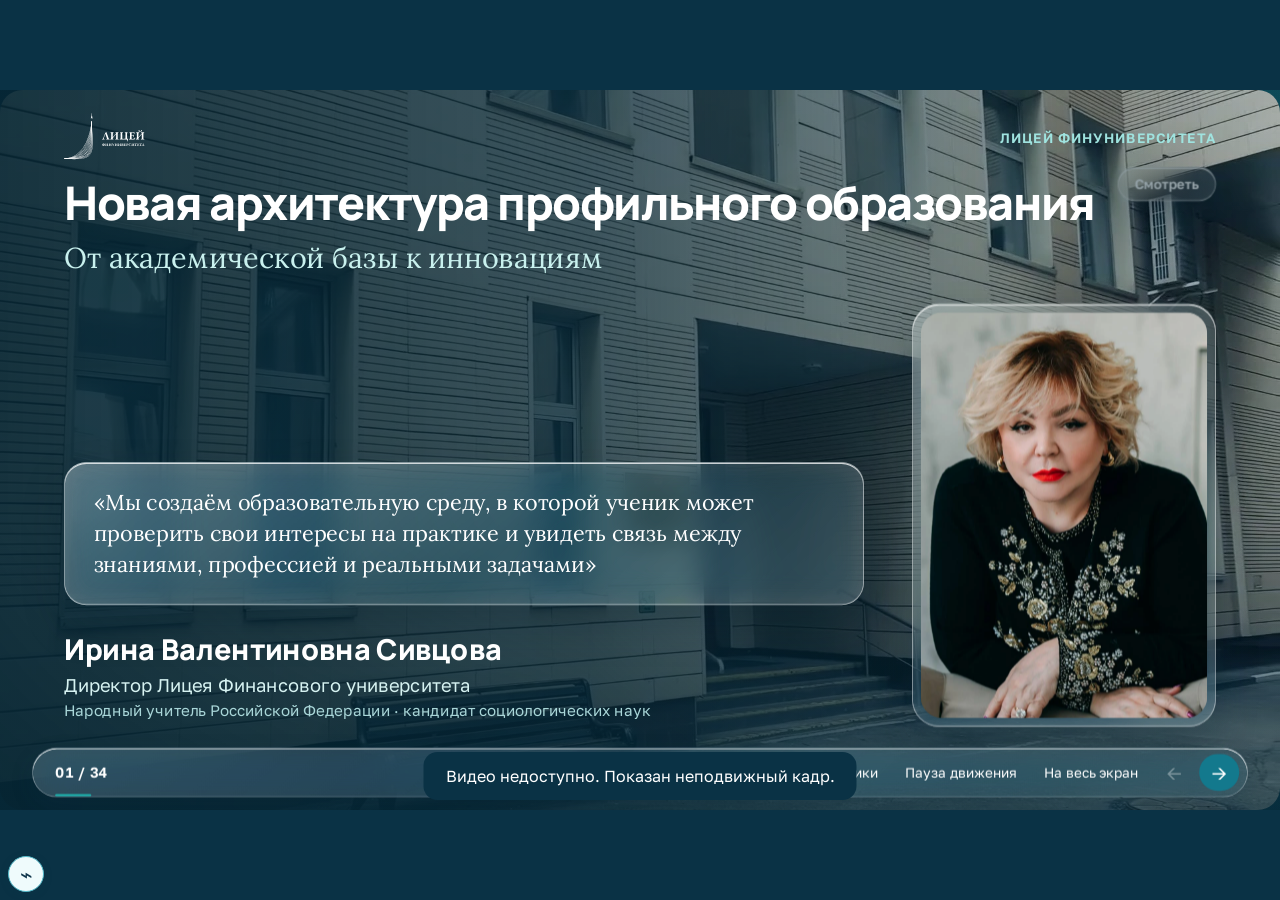
==== commit 05d17edd: "Add fifth classroom layout and remove animation captions" ====
--- a/index.html
+++ b/index.html
@@ -479,7 +479,7 @@
 </style><style>
 /* Requested revisions, November 14 */
 #slide-6 .s6{height:365px;flex:none}#slide-6 .spaces-film{height:365px}#slide-6 .compare{display:grid;grid-template-columns:repeat(3,1fr);gap:30px}#slide-6 .compare dt{font-size:25px}#slide-6 .compare dd{font-size:21px}#slide-6{gap:22px}#slide-6 .room svg{height:290px}#slide-6 .mode{height:40px}#slide-6 .room-mode{position:static;opacity:1;font-size:22px}
-#slide-6.play .desk{animation:roomCycle 20s ease-in-out infinite}@keyframes roomCycle{0%,15%,100%{transform:translate(0,0)}25%,40%{transform:translate(var(--dx),var(--dy))}50%,65%{transform:translate(var(--wx),var(--wy))}75%,90%{transform:translate(var(--ux),var(--uy))}}
+#slide-6.play .desk{animation:roomCycle 25s ease-in-out infinite}@keyframes roomCycle{0%,12%,100%{transform:translate(0,0)}20%,32%{transform:translate(var(--dx),var(--dy))}40%,52%{transform:translate(var(--wx),var(--wy))}60%,72%{transform:translate(var(--ux),var(--uy))}80%,92%{transform:translate(var(--cx),var(--cy))}}
 #slide-7 .row-item{padding:12px 20px}#slide-7 .row-item b{font-size:28px}#slide-7 .row-item span{font-size:23px}
 .varwin-partner{display:flex;align-items:center;gap:28px;font-size:22px}.varwin-partner img{width:190px;height:65px;object-fit:contain}.varwin-partner p{margin-top:6px}#slide-16{gap:22px}#slide-16 .numbered{gap:22px}#slide-16 .varfin{min-height:205px}.varwin-partner b{font-size:24px}
 #slide-26.play .mon{animation:liftReturn 12s ease-in-out infinite}@keyframes liftReturn{0%,15%,100%{transform:translateY(0)}40%,65%{transform:translateY(-110px)}}#slide-26 .phases{font-size:22px;gap:10px}#slide-26 .up-arrow{animation-direction:alternate;animation-iteration-count:infinite}
@@ -521,7 +521,7 @@
 #slide-27 .admin-result p{font-size:20px;color:var(--muted);line-height:1.25}
 @media(max-width:899px){#slide-27 .ai-contours-v6{height:auto;grid-template-columns:1fr;font-size:18px}#slide-27 .contour-box{padding:18px 16px}#slide-27 .contour-title{display:flex;align-items:flex-start;flex-direction:column;gap:7px;font-size:22px}#slide-27 .contour-title>span{font-size:17px}#slide-27 .platform-row,#slide-27 .ai-processors{grid-template-columns:1fr}#slide-27 .platform-node b,#slide-27 .processor>b{font-size:22px}#slide-27 .processor+ .processor{border-left:0;padding-left:0;border-top:2px solid var(--line);padding-top:18px}#slide-27 .platform-node strong,#slide-27 .processor li,#slide-27 .admin-result p{font-size:18px}#slide-27 .ai-admin .contour-title br{display:none}}
 
-#noteText .speaker-point{margin:20px 0}#noteText h3{font-size:23px;color:var(--teal);margin:0 0 6px}#noteText p{font-size:22px;line-height:1.5}</style></head><body><main aria-label="Презентация Лицея Финансового университета" id="stage">
+#noteText .speaker-point{margin:20px 0}#noteText h3{font-size:23px;color:var(--teal);margin:0 0 6px}#noteText p{font-size:22px;line-height:1.5}</style><style>#slide-6 .room svg{height:340px}@media(max-width:899px){#slide-6 .room svg{height:auto;min-height:230px}}</style></head><body><main aria-label="Презентация Лицея Финансового университета" id="stage">
 <div class="brandbar"><img alt="Лицей Финансового университета" class="logo-light" src="assets/brand/v2/lyceum-color.svg"/><img alt="" class="logo-dark" src="assets/brand/v2/lyceum-white.svg"/><span class="chapter" id="chapter"></span></div>
 <section aria-label="Слайд 1: Новая архитектура профильного образования" class="slide dark hero" data-chapter="Лицей Финуниверситета" data-notes="Замысел
 Мы создаём среду, в которой школьник может проверить свои интересы на практике.
@@ -572,13 +572,13 @@
 Для общего объяснения, групповой работы и обсуждения нужна разная организация аудитории.
 
 Показать на схеме
-Парты переходят из рядов в группы, располагаются вдоль стен и буквой П.
+Парты переходят из рядов в группы, располагаются вдоль стен, буквой П и замкнутым кругом для общего обсуждения.
 
 За пределами класса
 Рекреации и открытые зоны дают место для общения, самостоятельной работы и отдыха." data-sources="1" id="slide-6"><header class="head"><h2 data-a="up" style="--d:0.00s">Аудитория меняется вместе с задачей</h2><p class="sub" data-a="up" style="--d:0.12s">Пространство становится соучастником образовательного процесса</p></header>
 <div class="split s6"><div class="room glass-light" data-a="reveal" style="--d:0.20s">
-<svg aria-label="Схема: ряды парт перестраиваются в группы" viewbox="0 0 570 340"><rect class="walls" height="320" rx="22" width="530" x="20" y="10"></rect><path class="board" d="M200 22H370"></path><rect class="desk" height="40" rx="8" style="--dx:-4px;--dy:11px;--d:1.20s;--wx:-25.0px;--wy:-10.0px;--ux:30.0px;--uy:-5.0px" width="70" x="70" y="60"></rect><rect class="desk" height="40" rx="8" style="--dx:-46px;--dy:11px;--d:1.24s;--wx:-145.0px;--wy:60.0px;--ux:10.0px;--uy:-5.0px" width="70" x="190" y="60"></rect><rect class="desk" height="40" rx="8" style="--dx:-244px;--dy:59px;--d:1.28s;--wx:-265.0px;--wy:130.0px;--ux:-10.0px;--uy:-5.0px" width="70" x="310" y="60"></rect><rect class="desk" height="40" rx="8" style="--dx:-286px;--dy:59px;--d:1.32s;--wx:-385.0px;--wy:200.0px;--ux:-30.0px;--uy:-5.0px" width="70" x="430" y="60"></rect><rect class="desk" height="40" rx="8" style="--dx:286px;--dy:-69px;--d:1.36s;--wx:385.0px;--wy:-90.0px;--ux:30.0px;--uy:-15.0px" width="70" x="70" y="140"></rect><rect class="desk" height="40" rx="8" style="--dx:244px;--dy:-69px;--d:1.40s;--wx:265.0px;--wy:-20.0px;--ux:-90.0px;--uy:55.0px" width="70" x="190" y="140"></rect><rect class="desk" height="40" rx="8" style="--dx:46px;--dy:-21px;--d:1.44s;--wx:145.0px;--wy:50.0px;--ux:-210.0px;--uy:125.0px" width="70" x="310" y="140"></rect><rect class="desk" height="40" rx="8" style="--dx:4px;--dy:-21px;--d:1.48s;--wx:25.0px;--wy:120.0px;--ux:-30.0px;--uy:-15.0px" width="70" x="430" y="140"></rect><rect class="desk" height="40" rx="8" style="--dx:141px;--dy:-14px;--d:1.52s;--wx:60px;--wy:50.0px;--ux:330.0px;--uy:-25.0px" width="70" x="70" y="220"></rect><rect class="desk" height="40" rx="8" style="--dx:99px;--dy:-14px;--d:1.56s;--wx:20px;--wy:50.0px;--ux:210.0px;--uy:45.0px" width="70" x="190" y="220"></rect><rect class="desk" height="40" rx="8" style="--dx:-99px;--dy:34px;--d:1.60s;--wx:-20px;--wy:50.0px;--ux:-110.0px;--uy:45.0px" width="70" x="310" y="220"></rect><rect class="desk" height="40" rx="8" style="--dx:-141px;--dy:34px;--d:1.64s;--wx:-60px;--wy:50.0px;--ux:-130.0px;--uy:45.0px" width="70" x="430" y="220"></rect></svg>
-<p class="mode"><span class="room-mode">Ряды · группы · вдоль стен · буква П</span></p></div>
+<svg aria-label="Анимация пяти расстановок парт: ряды, группы, вдоль стен, буква П и замкнутый круг для обсуждения" viewbox="0 0 570 340"><rect class="walls" height="320" rx="22" width="530" x="20" y="10"></rect><path class="board" d="M200 22H370"></path><rect class="desk" height="40" rx="8" style="--dx:-4px;--dy:11px;--d:1.20s;--wx:-25.0px;--wy:-10.0px;--ux:30.0px;--uy:-5.0px;--cx:70px;--cy:-10px" width="70" x="70" y="60"></rect><rect class="desk" height="40" rx="8" style="--dx:-46px;--dy:11px;--d:1.24s;--wx:-145.0px;--wy:60.0px;--ux:10.0px;--uy:-5.0px;--cx:30px;--cy:-20px" width="70" x="190" y="60"></rect><rect class="desk" height="40" rx="8" style="--dx:-244px;--dy:59px;--d:1.28s;--wx:-265.0px;--wy:130.0px;--ux:-10.0px;--uy:-5.0px;--cx:-10px;--cy:-20px" width="70" x="310" y="60"></rect><rect class="desk" height="40" rx="8" style="--dx:-286px;--dy:59px;--d:1.32s;--wx:-385.0px;--wy:200.0px;--ux:-30.0px;--uy:-5.0px;--cx:-50px;--cy:-10px" width="70" x="430" y="60"></rect><rect class="desk" height="40" rx="8" style="--dx:286px;--dy:-69px;--d:1.36s;--wx:385.0px;--wy:-90.0px;--ux:30.0px;--uy:-15.0px;--cx:375px;--cy:-30px" width="70" x="70" y="140"></rect><rect class="desk" height="40" rx="8" style="--dx:244px;--dy:-69px;--d:1.40s;--wx:265.0px;--wy:-20.0px;--ux:-90.0px;--uy:55.0px;--cx:255px;--cy:50px" width="70" x="190" y="140"></rect><rect class="desk" height="40" rx="8" style="--dx:46px;--dy:-21px;--d:1.44s;--wx:145.0px;--wy:50.0px;--ux:-210.0px;--uy:125.0px;--cx:70px;--cy:110px" width="70" x="310" y="140"></rect><rect class="desk" height="40" rx="8" style="--dx:4px;--dy:-21px;--d:1.48s;--wx:25.0px;--wy:120.0px;--ux:-30.0px;--uy:-15.0px;--cx:-130px;--cy:120px" width="70" x="430" y="140"></rect><rect class="desk" height="40" rx="8" style="--dx:141px;--dy:-14px;--d:1.52s;--wx:60px;--wy:50.0px;--ux:330.0px;--uy:-25.0px;--cx:150px;--cy:40px" width="70" x="70" y="220"></rect><rect class="desk" height="40" rx="8" style="--dx:99px;--dy:-14px;--d:1.56s;--wx:20px;--wy:50.0px;--ux:210.0px;--uy:45.0px;--cx:-50px;--cy:30px" width="70" x="190" y="220"></rect><rect class="desk" height="40" rx="8" style="--dx:-99px;--dy:34px;--d:1.60s;--wx:-20px;--wy:50.0px;--ux:-110.0px;--uy:45.0px;--cx:-245px;--cy:-30px" width="70" x="310" y="220"></rect><rect class="desk" height="40" rx="8" style="--dx:-141px;--dy:34px;--d:1.64s;--wx:-60px;--wy:50.0px;--ux:-130.0px;--uy:45.0px;--cx:-365px;--cy:-110px" width="70" x="430" y="220"></rect></svg>
+</div>
 <div class="spaces-side"><figure class="media spaces-film"><video aria-label="slide06-learning-spaces" data-src="assets/video/v6/slide06.mp4" loop="" muted="" playsinline="" poster="assets/photos/v6/slide06-poster.webp" preload="none"></video><button class="video-toggle glass" type="button">Пауза</button></figure></div></div><dl class="compare">
 <div data-a="up" style="--d:0.50s"><dt>Классы</dt><dd><s>строгие ряды парт</s> → мобильная мебель и трансформация</dd></div>
 <div data-a="up" style="--d:0.70s"><dt>Рекреации</dt><dd><s>транзит для прохода</s> → общение, групповая работа и отдых</dd></div>
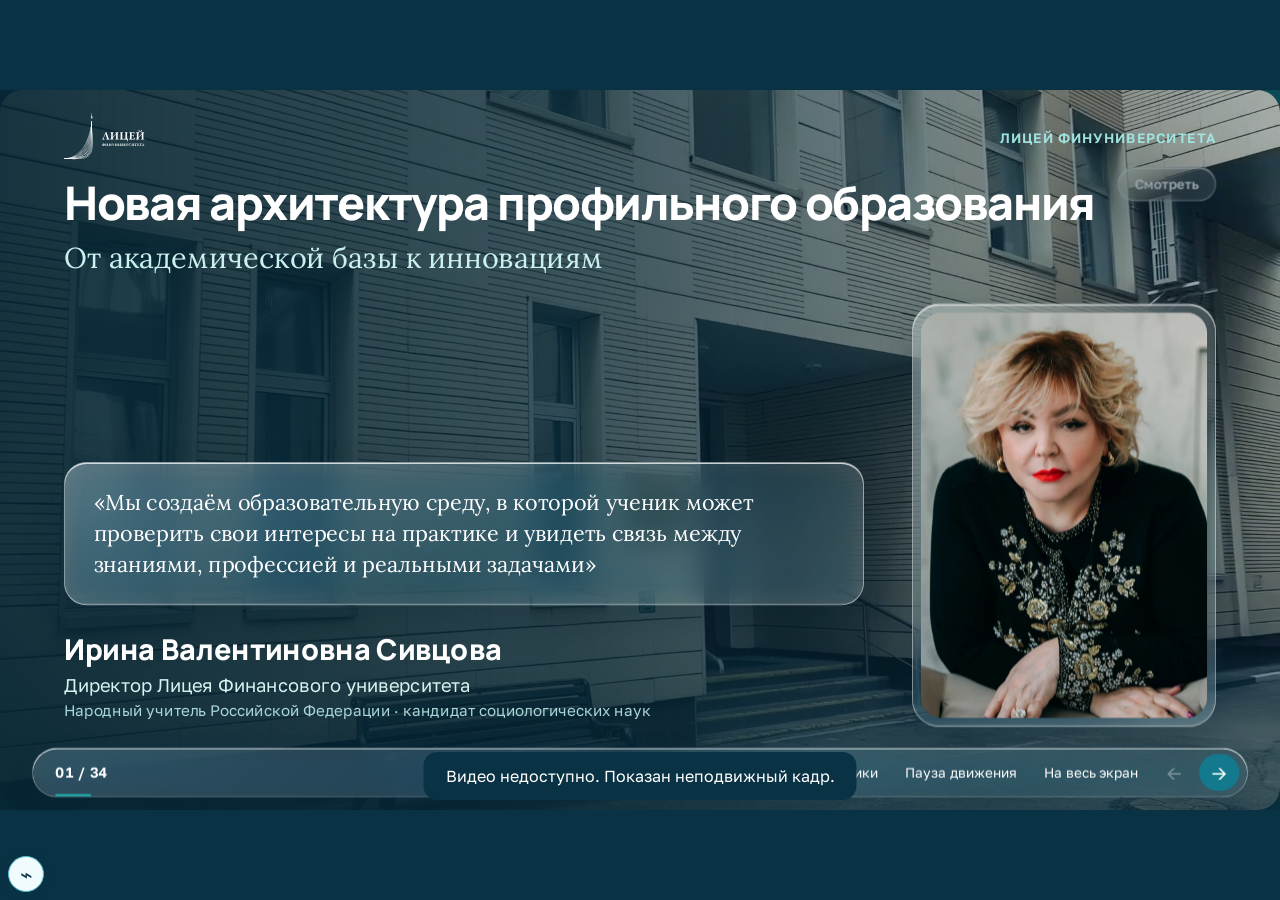
==== commit d9779215: "Soften video transitions and simplify AI diagram and slide cues" ====
--- a/index.html
+++ b/index.html
@@ -521,14 +521,31 @@
 #slide-27 .admin-result p{font-size:20px;color:var(--muted);line-height:1.25}
 @media(max-width:899px){#slide-27 .ai-contours-v6{height:auto;grid-template-columns:1fr;font-size:18px}#slide-27 .contour-box{padding:18px 16px}#slide-27 .contour-title{display:flex;align-items:flex-start;flex-direction:column;gap:7px;font-size:22px}#slide-27 .contour-title>span{font-size:17px}#slide-27 .platform-row,#slide-27 .ai-processors{grid-template-columns:1fr}#slide-27 .platform-node b,#slide-27 .processor>b{font-size:22px}#slide-27 .processor+ .processor{border-left:0;padding-left:0;border-top:2px solid var(--line);padding-top:18px}#slide-27 .platform-node strong,#slide-27 .processor li,#slide-27 .admin-result p{font-size:18px}#slide-27 .ai-admin .contour-title br{display:none}}
 
-#noteText .speaker-point{margin:20px 0}#noteText h3{font-size:23px;color:var(--teal);margin:0 0 6px}#noteText p{font-size:22px;line-height:1.5}</style><style>#slide-6 .room svg{height:340px}@media(max-width:899px){#slide-6 .room svg{height:auto;min-height:230px}}</style></head><body><main aria-label="Презентация Лицея Финансового университета" id="stage">
+#noteText .speaker-point{margin:20px 0}#noteText h3{font-size:23px;color:var(--teal);margin:0 0 6px}#noteText p{font-size:22px;line-height:1.5}</style><style>#slide-6 .room svg{height:340px}@media(max-width:899px){#slide-6 .room svg{height:auto;min-height:230px}}</style><style>.media:has(video){background:#000}</style><style>/* Slide 27: restrained labels and explicit data flow */
+#slide-27 .schema-light-layout{height:550px;display:grid;grid-template-columns:minmax(0,1fr) 240px;gap:25px;align-items:center;flex:none}
+#slide-27 .schema-light-scroll{min-width:0;width:100%;height:550px}
+#slide-27 .schema-light{display:block;width:100%;height:550px;overflow:visible;font-family:Golos,Arial,sans-serif}
+#slide-27 .schema-light .contour-frames rect{fill:rgba(255,255,255,.38);stroke:#c6e0e7;stroke-width:2}
+#slide-27 .schema-light .contour-frames .inner-frame{fill:rgba(29,179,174,.055);stroke:#1db3ae}
+#slide-27 .schema-light .contour-label{fill:#13798d;font-family:Manrope,Golos,sans-serif;font-size:23px;font-weight:800}
+#slide-27 .schema-light .system-nodes rect{fill:#fff;stroke:#c6e0e7;stroke-width:1.5}
+#slide-27 .schema-light .node-title{fill:#0f3a4c;font-family:Manrope,Golos,sans-serif;font-size:25px;font-weight:800;text-anchor:middle}
+#slide-27 .schema-light .node-detail{fill:#4a6a77;font-size:20px;text-anchor:middle}
+#slide-27 .schema-light .connections{fill:none;stroke:#13798d;stroke-width:2.5;stroke-linejoin:round}
+#slide-27 .schema-light .connection-label{fill:#4a6a77;font-size:20px}
+#slide-27 .schema-light .connection-label rect{fill:#f3f9fb}
+#slide-27 .schema-light .connection-label text:first-of-type{text-anchor:middle;fill:#13798d;font-weight:600}
+#slide-27 .schema-light-qr{display:flex;flex-direction:column;align-items:center;gap:18px;color:var(--ink);text-decoration:none;text-align:center;font-size:22px;line-height:1.35}
+#slide-27 .schema-light-qr img{width:210px;height:210px;border:8px solid #fff;border-radius:15px}
+@media(max-width:899px){#slide-27 .schema-light-layout{display:flex;flex-direction:column;height:auto;gap:25px}#slide-27 .schema-light-scroll{height:auto;overflow-x:auto;padding-bottom:12px}#slide-27 .schema-light{width:1050px;height:auto}#slide-27 .schema-light-qr{font-size:20px;max-width:310px}#slide-27 .schema-light-qr img{width:200px;height:200px}}
+</style></head><body><main aria-label="Презентация Лицея Финансового университета" id="stage">
 <div class="brandbar"><img alt="Лицей Финансового университета" class="logo-light" src="assets/brand/v2/lyceum-color.svg"/><img alt="" class="logo-dark" src="assets/brand/v2/lyceum-white.svg"/><span class="chapter" id="chapter"></span></div>
 <section aria-label="Слайд 1: Новая архитектура профильного образования" class="slide dark hero" data-chapter="Лицей Финуниверситета" data-notes="Замысел
 Мы создаём среду, в которой школьник может проверить свои интересы на практике.
 
 Что покажу
 Как фундаментальные знания, выбор курсов и пространство лицея складываются в одну систему." data-sources="1, 2, 3" id="slide-1">
-<div class="hero-bg"><figure class="media bg" data-a="reveal" style="--d:0.00s"><video aria-label="Главный проморолик Лицея Финансового университета" data-src="assets/video/v2/lyceum-main.mp4" loop="" muted="" playsinline="" poster="assets/photos/v2/lyceum-main-poster.webp" preload="none" style="object-position:50% 50%"></video><button class="video-toggle glass" type="button">Пауза</button></figure></div>
+<div class="hero-bg"><figure class="media bg" data-a="reveal" style="--d:0.00s"><video aria-label="Главный проморолик Лицея Финансового университета" data-cuts="[3.02, 6.006, 9.009]" data-src="assets/video/v2/lyceum-main.mp4" loop="" muted="" playsinline="" poster="assets/photos/v2/lyceum-main-poster.webp" preload="none" style="object-position:50% 50%"></video><button class="video-toggle glass" type="button">Пауза</button></figure></div>
 <header class="head"><h1 data-a="up" style="--d:0.25s">Новая архитектура профильного образования</h1>
 <p class="sub serif" data-a="up" style="--d:0.45s">От академической базы к инновациям</p></header>
 <div class="hero-grid">
@@ -553,7 +570,7 @@
 <div class="base" data-a="grow" style="--d:0.30s">Фундаментальные знания</div>
 <p class="chain" data-a="up" style="--d:1.20s">Понять <em>→</em> применить <em>→</em> осмыслить</p>
 <blockquote class="quote serif small-q" data-a="up" style="--d:1.40s">«Фундамент становится ценным, когда ученик понимает, где и как его применить. Эту связь обеспечивают элективные курсы»</blockquote>
-</div><figure class="media revision-media" data-a="reveal" style="--d:0.20s"><video aria-label="slide03-academic-learning" data-src="assets/video/v6/slide03.mp4" loop="" muted="" playsinline="" poster="assets/photos/v6/slide03-poster.webp" preload="none"></video><button class="video-toggle glass" type="button">Пауза</button></figure></div></section><section aria-label="Слайд 4: Две архитектуры — одна задача" class="slide" data-chapter="Образовательная модель" data-notes="Учебный маршрут
+</div><figure class="media revision-media" data-a="reveal" style="--d:0.20s"><video aria-label="slide03-academic-learning" data-cuts="[15.56, 20.72]" data-src="assets/video/v6/slide03.mp4" loop="" muted="" playsinline="" poster="assets/photos/v6/slide03-poster.webp" preload="none"></video><button class="video-toggle glass" type="button">Пауза</button></figure></div></section><section aria-label="Слайд 4: Две архитектуры — одна задача" class="slide" data-chapter="Образовательная модель" data-notes="Учебный маршрут
 Первая архитектура определяет, что и в какой последовательности выбирает ученик.
 
 Образовательная среда
@@ -579,7 +596,7 @@
 <div class="split s6"><div class="room glass-light" data-a="reveal" style="--d:0.20s">
 <svg aria-label="Анимация пяти расстановок парт: ряды, группы, вдоль стен, буква П и замкнутый круг для обсуждения" viewbox="0 0 570 340"><rect class="walls" height="320" rx="22" width="530" x="20" y="10"></rect><path class="board" d="M200 22H370"></path><rect class="desk" height="40" rx="8" style="--dx:-4px;--dy:11px;--d:1.20s;--wx:-25.0px;--wy:-10.0px;--ux:30.0px;--uy:-5.0px;--cx:70px;--cy:-10px" width="70" x="70" y="60"></rect><rect class="desk" height="40" rx="8" style="--dx:-46px;--dy:11px;--d:1.24s;--wx:-145.0px;--wy:60.0px;--ux:10.0px;--uy:-5.0px;--cx:30px;--cy:-20px" width="70" x="190" y="60"></rect><rect class="desk" height="40" rx="8" style="--dx:-244px;--dy:59px;--d:1.28s;--wx:-265.0px;--wy:130.0px;--ux:-10.0px;--uy:-5.0px;--cx:-10px;--cy:-20px" width="70" x="310" y="60"></rect><rect class="desk" height="40" rx="8" style="--dx:-286px;--dy:59px;--d:1.32s;--wx:-385.0px;--wy:200.0px;--ux:-30.0px;--uy:-5.0px;--cx:-50px;--cy:-10px" width="70" x="430" y="60"></rect><rect class="desk" height="40" rx="8" style="--dx:286px;--dy:-69px;--d:1.36s;--wx:385.0px;--wy:-90.0px;--ux:30.0px;--uy:-15.0px;--cx:375px;--cy:-30px" width="70" x="70" y="140"></rect><rect class="desk" height="40" rx="8" style="--dx:244px;--dy:-69px;--d:1.40s;--wx:265.0px;--wy:-20.0px;--ux:-90.0px;--uy:55.0px;--cx:255px;--cy:50px" width="70" x="190" y="140"></rect><rect class="desk" height="40" rx="8" style="--dx:46px;--dy:-21px;--d:1.44s;--wx:145.0px;--wy:50.0px;--ux:-210.0px;--uy:125.0px;--cx:70px;--cy:110px" width="70" x="310" y="140"></rect><rect class="desk" height="40" rx="8" style="--dx:4px;--dy:-21px;--d:1.48s;--wx:25.0px;--wy:120.0px;--ux:-30.0px;--uy:-15.0px;--cx:-130px;--cy:120px" width="70" x="430" y="140"></rect><rect class="desk" height="40" rx="8" style="--dx:141px;--dy:-14px;--d:1.52s;--wx:60px;--wy:50.0px;--ux:330.0px;--uy:-25.0px;--cx:150px;--cy:40px" width="70" x="70" y="220"></rect><rect class="desk" height="40" rx="8" style="--dx:99px;--dy:-14px;--d:1.56s;--wx:20px;--wy:50.0px;--ux:210.0px;--uy:45.0px;--cx:-50px;--cy:30px" width="70" x="190" y="220"></rect><rect class="desk" height="40" rx="8" style="--dx:-99px;--dy:34px;--d:1.60s;--wx:-20px;--wy:50.0px;--ux:-110.0px;--uy:45.0px;--cx:-245px;--cy:-30px" width="70" x="310" y="220"></rect><rect class="desk" height="40" rx="8" style="--dx:-141px;--dy:34px;--d:1.64s;--wx:-60px;--wy:50.0px;--ux:-130.0px;--uy:45.0px;--cx:-365px;--cy:-110px" width="70" x="430" y="220"></rect></svg>
 </div>
-<div class="spaces-side"><figure class="media spaces-film"><video aria-label="slide06-learning-spaces" data-src="assets/video/v6/slide06.mp4" loop="" muted="" playsinline="" poster="assets/photos/v6/slide06-poster.webp" preload="none"></video><button class="video-toggle glass" type="button">Пауза</button></figure></div></div><dl class="compare">
+<div class="spaces-side"><figure class="media spaces-film"><video aria-label="slide06-learning-spaces" data-cuts="[3.0, 5.8]" data-src="assets/video/v6/slide06.mp4" loop="" muted="" playsinline="" poster="assets/photos/v6/slide06-poster.webp" preload="none"></video><button class="video-toggle glass" type="button">Пауза</button></figure></div></div><dl class="compare">
 <div data-a="up" style="--d:0.50s"><dt>Классы</dt><dd><s>строгие ряды парт</s> → мобильная мебель и трансформация</dd></div>
 <div data-a="up" style="--d:0.70s"><dt>Рекреации</dt><dd><s>транзит для прохода</s> → общение, групповая работа и отдых</dd></div>
 <div data-a="up" style="--d:0.90s"><dt>Открытость</dt><dd><s>глухие стены</s> → остекление, свет и психологический комфорт</dd></div>
@@ -588,7 +605,7 @@
 
 Живой диалог
 Учим слушать собеседника, спокойно высказывать позицию и принимать обратную связь." data-sources="1, 3" id="slide-7"><header class="head"><h2 data-a="up" style="--d:0.00s">Школа должна поддерживать человека</h2><p class="sub" data-a="up" style="--d:0.12s">Архитектура решает не только эстетические, но и психологические задачи</p></header>
-<div class="split s7"><figure class="media revision-media" data-a="reveal" style="--d:0.20s"><video aria-label="slide07-live-dialogue" data-src="assets/video/v5/slide07.mp4" loop="" muted="" playsinline="" poster="assets/photos/v4/slide07-live-dialogue-poster.webp" preload="none"></video><button class="video-toggle glass" type="button">Пауза</button></figure>
+<div class="split s7"><figure class="media revision-media" data-a="reveal" style="--d:0.20s"><video aria-label="slide07-live-dialogue" data-cuts="[4.24, 7.76, 22.28]" data-src="assets/video/v5/slide07.mp4" loop="" muted="" playsinline="" poster="assets/photos/v4/slide07-live-dialogue-poster.webp" preload="none"></video><button class="video-toggle glass" type="button">Пауза</button></figure>
 <div class="stack">
 <div class="row-item" data-a="up" style="--d:0.50s"><b>Безопасность общения</b><span>Продуманное зонирование и прозрачность общих зон снижают уровень агрессии</span></div>
 <div class="row-item" data-a="up" style="--d:0.70s"><b>Забота об учителях</b><span>Лаундж-зоны и коворкинги для педагогов помогают бороться с выгоранием</span></div>
@@ -635,7 +652,7 @@
 После объяснения преподавателя ученик должен сам применить разобранную логику.
 
 Что показывает видео
-Программирование и занятия ИИ связывают разбор задачи, самостоятельную работу и проверку результата." data-sources="1, 3, 10" id="slide-13"><header class="head"><h2 data-a="up" style="--d:0.00s">От объяснения — к собственной пробе</h2><p class="sub" data-a="up" style="--d:0.12s">Живое занятие: преподаватель, экран и работа учеников</p></header><div class="split media-split"><figure class="media fresh-media" data-a="reveal" style="--d:.20s"><video aria-label="Преподаватель объясняет у экрана, лицеисты работают за компьютерами" data-src="assets/video/v5/slide13.mp4" loop="" muted="" playsinline="" poster="assets/photos/v3/live-programming-poster.webp" preload="none"></video><button class="video-toggle glass" type="button">Пауза</button></figure><div class="stack"><div class="row-item" data-a="up" style="--d:0.60s"><b>Разобрать</b><span>Увидеть ход решения вместе с преподавателем</span></div><div class="row-item" data-a="up" style="--d:0.80s"><b>Попробовать</b><span>Перейти к самостоятельной работе</span></div><div class="row-item" data-a="up" style="--d:1.00s"><b>Проверить</b><span>Обсудить результат и уточнить решение</span></div></div></div></section><section aria-label="Слайд 14: Идея получает форму" class="slide" data-chapter="Инженерная практика" data-notes="От модели к прототипу
+Программирование и занятия ИИ связывают разбор задачи, самостоятельную работу и проверку результата." data-sources="1, 3, 10" id="slide-13"><header class="head"><h2 data-a="up" style="--d:0.00s">От объяснения — к собственной пробе</h2><p class="sub" data-a="up" style="--d:0.12s">Живое занятие: преподаватель, экран и работа учеников</p></header><div class="split media-split"><figure class="media fresh-media" data-a="reveal" style="--d:.20s"><video aria-label="Преподаватель объясняет у экрана, лицеисты работают за компьютерами" data-cuts="[14.0]" data-src="assets/video/v5/slide13.mp4" loop="" muted="" playsinline="" poster="assets/photos/v3/live-programming-poster.webp" preload="none"></video><button class="video-toggle glass" type="button">Пауза</button></figure><div class="stack"><div class="row-item" data-a="up" style="--d:0.60s"><b>Разобрать</b><span>Увидеть ход решения вместе с преподавателем</span></div><div class="row-item" data-a="up" style="--d:0.80s"><b>Попробовать</b><span>Перейти к самостоятельной работе</span></div><div class="row-item" data-a="up" style="--d:1.00s"><b>Проверить</b><span>Обсудить результат и уточнить решение</span></div></div></div></section><section aria-label="Слайд 14: Идея получает форму" class="slide" data-chapter="Инженерная практика" data-notes="От модели к прототипу
 Инженерная работа связывает цифровой замысел с формой и устройством вещи.
 
 Зачем проверять
@@ -662,7 +679,7 @@
 Эти знания помогают обосновать решение, распределить роли в команде и довести работу до результата." data-sources="1, 3, 9" id="slide-17"><header class="head"><h2 data-a="up" style="--d:0.00s">Знания работают в реальной ситуации</h2><p class="sub" data-a="up" style="--d:0.12s">Практико-ориентированность и партнёрство</p></header>
 <div class="split s15"><div><ul class="cases"><li data-a="pop" style="--d:0.35s">Бизнес-планы</li><li data-a="pop" style="--d:0.45s">Переговоры и презентации</li><li data-a="pop" style="--d:0.55s">Кейсы по рекламе и PR</li><li data-a="pop" style="--d:0.65s">ИИ-агенты и цифровые прототипы</li><li data-a="pop" style="--d:0.75s">Экономические тексты на английском</li><li data-a="pop" style="--d:0.85s">Налоговая грамотность вместе с ФНС России</li></ul>
 <div class="own glass-light" data-a="glass" style="--d:1.10s"><div><b>Свои сценарии</b><span>Выпускники 2026 года электива «Социальная инженерия» придумали две учебные браузерные истории, сами снялись в эпизодах и озвучили персонажей</span><span class="url">fa.ru/school/<wbr/>social_vr_game/</span></div><img alt="QR-код: fa.ru/school/social_vr_game/" class="qr-img" data-a="pop" height="230" src="assets/qr/social-engineering.svg" style="--d:1.40s" width="230"/></div></div>
-<figure class="media revision-media" data-a="reveal" style="--d:0.20s"><video aria-label="slide17-applied-lessons" data-src="assets/video/v5/slide17.mp4" loop="" muted="" playsinline="" poster="assets/photos/v4/slide17-applied-lessons-poster.webp" preload="none"></video><button class="video-toggle glass" type="button">Пауза</button></figure></div></section><section aria-label="Слайд 18: Рядом наставник — впереди выбор" class="slide" data-chapter="Педагог и выпускник" data-notes="Педагог как наставник
+<figure class="media revision-media" data-a="reveal" style="--d:0.20s"><video aria-label="slide17-applied-lessons" data-cuts="[15.16, 30.6]" data-src="assets/video/v5/slide17.mp4" loop="" muted="" playsinline="" poster="assets/photos/v4/slide17-applied-lessons-poster.webp" preload="none"></video><button class="video-toggle glass" type="button">Пауза</button></figure></div></section><section aria-label="Слайд 18: Рядом наставник — впереди выбор" class="slide" data-chapter="Педагог и выпускник" data-notes="Педагог как наставник
 Педагог помогает связать отдельные учебные пробы в осмысленный маршрут.
 
 Образ выпускника
@@ -670,7 +687,7 @@
 
 Примеры занятий
 Политическая социология, экономика на английском и языковой практикум соединяют понимание общества с коммуникацией." data-sources="1, 3" id="slide-18"><header class="head"><h2 data-a="up" style="--d:0.00s">Рядом наставник — впереди выбор</h2><p class="sub" data-a="up" style="--d:0.12s">Педагог становится организатором маршрута и партнёром в исследовании нового</p></header>
-<div class="split s16"><figure class="media revision-media" data-a="reveal" style="--d:0.20s"><video aria-label="slide18-social-language-lessons" data-src="assets/video/v5/slide18.mp4" loop="" muted="" playsinline="" poster="assets/photos/v4/slide18-social-language-lessons-poster.webp" preload="none"></video><button class="video-toggle glass" type="button">Пауза</button></figure><div><h3 data-a="up" style="--d:0.40s">Образ выпускника</h3><ul class="checks"><li data-a="left" style="--d:0.50s">Академически подготовлен</li><li data-a="left" style="--d:0.62s">Финансовая и цифровая грамотность</li><li data-a="left" style="--d:0.74s">Русский и английский в деловой коммуникации</li><li data-a="left" style="--d:0.86s">Умеет работать в команде и презентовать идеи</li><li data-a="left" style="--d:0.98s">Понимает последствия решений</li><li data-a="left" style="--d:1.10s">Открыт к непрерывному обучению</li></ul></div></div></section><section aria-label="Слайд 19: Пространство включается в обучение" class="slide dark scene" data-chapter="Среда лицея" data-notes="Переход к среде
+<div class="split s16"><figure class="media revision-media" data-a="reveal" style="--d:0.20s"><video aria-label="slide18-social-language-lessons" data-cuts="[14.52, 30.24]" data-src="assets/video/v5/slide18.mp4" loop="" muted="" playsinline="" poster="assets/photos/v4/slide18-social-language-lessons-poster.webp" preload="none"></video><button class="video-toggle glass" type="button">Пауза</button></figure><div><h3 data-a="up" style="--d:0.40s">Образ выпускника</h3><ul class="checks"><li data-a="left" style="--d:0.50s">Академически подготовлен</li><li data-a="left" style="--d:0.62s">Финансовая и цифровая грамотность</li><li data-a="left" style="--d:0.74s">Русский и английский в деловой коммуникации</li><li data-a="left" style="--d:0.86s">Умеет работать в команде и презентовать идеи</li><li data-a="left" style="--d:0.98s">Понимает последствия решений</li><li data-a="left" style="--d:1.10s">Открыт к непрерывному обучению</li></ul></div></div></section><section aria-label="Слайд 19: Пространство включается в обучение" class="slide dark scene" data-chapter="Среда лицея" data-notes="Переход к среде
 Теперь от учебного содержания перейдём к тому, как само пространство включается в обучение.
 
 Роль холла
@@ -704,7 +721,7 @@
 <div class="row-item" data-a="up" style="--d:0.60s"><b>Выступление</b><span>Сцена для презентаций, лекций и дискуссий</span></div>
 <div class="row-item" data-a="up" style="--d:0.80s"><b>Защита результата</b><span>Аргументы, ясная речь и ответ на вопрос</span></div>
 <div class="row-item" data-a="up" style="--d:1.00s"><b>Запись</b><span>Публичные лекции и образовательный контент</span></div>
-</div><figure class="media" data-a="reveal" style="--d:0.20s"><video aria-label="Выступление в TED-студии лицея" data-src="assets/video/v6/slide22.mp4" loop="" muted="" playsinline="" poster="assets/photos/v6/slide22-poster.webp" preload="none" style="object-position:50% 50%"></video><button class="video-toggle glass" type="button">Пауза</button></figure></div></section><section aria-label="Слайд 23: Оказаться внутри изучаемой темы" class="slide dark" data-chapter="Открытый мир" data-notes="Погружение в тему
+</div><figure class="media" data-a="reveal" style="--d:0.20s"><video aria-label="Выступление в TED-студии лицея" data-cuts="[15.64]" data-src="assets/video/v6/slide22.mp4" loop="" muted="" playsinline="" poster="assets/photos/v6/slide22-poster.webp" preload="none" style="object-position:50% 50%"></video><button class="video-toggle glass" type="button">Пауза</button></figure></div></section><section aria-label="Слайд 23: Оказаться внутри изучаемой темы" class="slide dark" data-chapter="Открытый мир" data-notes="Погружение в тему
 Иммерсивная среда помогает создать контекст вокруг изучаемого материала.
 
 Роль преподавателя
@@ -746,7 +763,7 @@
 <path class="desk-l" d="M120 320H500M150 320v40M470 320v40"></path>
 <path class="up-arrow" d="M470 280V120M450 140l20-20 20 20" pathlength="1"></path>
 </svg>
-<ol class="phases"><li data-a="up" style="--d:0.60s">Урок за компьютером</li><li data-a="up" style="--d:1.60s">Мониторы уходят вверх</li><li data-a="up" style="--d:2.60s">Свободная рабочая зона</li><li>ИТ-полигон и свободное пространство</li><li>Возврат к рабочей зоне и компьютерному классу</li></ol>
+<ol class="phases"><li data-a="up" style="--d:0.6s">Урок за компьютером</li><li data-a="up" style="--d:1.6s">Мониторы уходят вверх</li><li data-a="up" style="--d:2.6s">Свободная рабочая зона</li><li data-a="up" style="--d:4.2s">ИТ-полигон и свободное пространство</li><li data-a="up" style="--d:8.0s">Возврат к рабочей зоне и компьютерному классу</li></ol>
 </div>
 <figure class="media portrait" data-a="reveal" style="--d:0.20s"><video aria-label="Подъём мониторов, скорость в 3 раза выше исходной" data-rate="1.2" data-src="assets/video/v2/room44-lift.mp4" loop="" muted="" playsinline="" poster="assets/photos/v2/room44-lift-poster.webp" preload="none" style="object-position:50% 50%"></video><button class="video-toggle glass" type="button">Пауза</button></figure></div></section><section aria-label="Слайд 27: Три контура работы с данными" class="slide" data-chapter="Локальные ИИ и управление" data-notes="Внешний контур
 МТС Линк передаёт записи 66 онлайн-уроков в неделю. Moodle получает записи и расшифровки, ЭлЖур получает посещаемость.
@@ -755,28 +772,26 @@
 ИИ 1 обрабатывает уроки и направляет результаты в нужные системы. ИИ 2 получает выгрузку ЭлЖура, ведёт базу оценок, времени выставления и посещаемости. Оба работают локально, 24/7.
 
 Административный контур
-Оценка проведения уроков по методике учителей и аналитика по классам доступны администрации через дашборды и чат-бот. QR открывает Moodle с гостевым входом." data-sources="1, 3, 10" id="slide-27"><header class="head"><h2 data-a="up" style="--d:0.00s">Три контура работы с данными</h2><p class="sub" data-a="up" style="--d:0.12s">Учебные системы, локальная обработка и административная аналитика</p></header><div aria-label="Три контура: внешние системы, локальная обработка и административная аналитика" class="ai-contours-v6">
-<div class="ai-external contour-box">
-<h3 class="contour-title">Внешний контур <span>учебные системы</span></h3>
-<div class="platform-row">
-<div class="platform-node"><b>МТС Линк</b><span>66 онлайн-уроков в неделю</span><strong>↓ выгрузка в ИИ 1</strong></div>
-<div class="platform-node moodle-platform"><div><b>LMS Moodle</b><span>Записи и расшифровки уроков</span><strong>↑ материалы от ИИ 1</strong></div><a class="schema-guest-qr" href="edu_test.html" rel="noopener" target="_blank"><img alt="QR: гостевой вход в Moodle" src="assets/qr/moodle.png"/><span>Гостевой вход</span></a></div>
-<div class="platform-node"><b>ЭлЖур</b><span>Оценки и посещаемость</span><strong>↑ «Н» от ИИ 1<br/>↓ выгрузка в ИИ 2</strong></div>
+Оценка проведения уроков по методике учителей и аналитика по классам доступны администрации через дашборды и чат-бот. По QR-коду можно посмотреть доступные курсы и расшифровки." data-sources="1, 3, 10" id="slide-27"><header class="head"><h2 data-a="up" style="--d:0.00s">Три контура работы с данными</h2><p class="sub" data-a="up" style="--d:0.12s">Учебные системы, локальная обработка и административная аналитика</p></header><div class="schema-light-layout">
+<div class="schema-light-scroll">
+<svg aria-labelledby="aiLightTitle aiLightDescription" class="schema-light" role="img" viewbox="0 0 1140 550">
+<title id="aiLightTitle">Три контура работы с данными</title>
+<desc id="aiLightDescription">МТС Линк передаёт уроки первому ИИ. Первый ИИ направляет записи и расшифровки в Moodle, посещаемость в ЭлЖур, оценку уроков администрации. Второй ИИ обрабатывает выгрузку ЭлЖура и направляет аналитику по классам и ответы чат-бота администрации.</desc>
+<defs><marker id="aiLightArrow" markerheight="9" markerunits="userSpaceOnUse" markerwidth="9" orient="auto" refx="8" refy="4.5"><path d="M0 0L8 4.5L0 9" fill="none" stroke="#13798d" stroke-width="2.2"></path></marker></defs>
+<g class="contour-frames"><rect height="156" rx="22" width="1136" x="2" y="2"></rect><rect class="inner-frame" height="143" rx="22" width="1136" x="2" y="199"></rect><rect height="157" rx="22" width="1136" x="2" y="391"></rect></g>
+<g class="contour-label"><text x="22" y="32">Внешний контур</text><text x="22" y="231">Внутренний контур</text><text x="22" y="423">Административный контур</text></g>
+<g class="system-nodes"><rect height="79" rx="14" width="245" x="210" y="64"></rect><rect height="79" rx="14" width="245" x="490" y="64"></rect><rect height="79" rx="14" width="345" x="770" y="64"></rect>
+<rect height="78" rx="14" width="390" x="210" y="246"></rect><rect height="78" rx="14" width="345" x="770" y="246"></rect>
+<rect height="78" rx="14" width="390" x="210" y="448"></rect><rect height="78" rx="14" width="345" x="770" y="448"></rect></g>
+<g class="node-title"><text x="332" y="95">МТС Линк</text><text x="612" y="95">Moodle</text><text x="942" y="95">ЭлЖур</text><text x="405" y="278">ИИ 1</text><text x="942" y="278">ИИ 2</text><text x="405" y="480">Оценка уроков</text><text x="942" y="480">Аналитика по классам</text></g>
+<g class="node-detail"><text x="332" y="124">66 уроков в неделю</text><text x="612" y="124">Записи и расшифровки</text><text x="942" y="124">Оценки и посещаемость</text><text x="405" y="308">Обработка уроков</text><text x="942" y="308">База данных и аналитика</text><text x="405" y="510">По методике учителей</text><text x="942" y="510">Дашборды и чат-бот</text></g>
+<g class="connections" marker-end="url(#aiLightArrow)">
+<path d="M332 143V246"></path><path d="M555 246V143"></path><path d="M600 285H751V103H770"></path><path d="M942 143V246"></path><path d="M405 324V448"></path><path d="M942 324V448"></path>
+</g>
+<g class="connection-label"><rect height="28" rx="7" width="192" x="655" y="174"></rect><text x="751" y="195">Посещаемость</text><text x="32" y="310">Локально · 24/7</text></g>
+</svg>
 </div>
-<div class="ai-internal contour-box">
-<h3 class="contour-title">Внутренний контур <span>локальные ИИ · 24/7</span></h3>
-<div class="ai-processors">
-<div class="processor"><b>ИИ 1: обработка уроков</b><p>Получает записи из МТС Линк</p><ul><li><em>→ Moodle</em> записи и расшифровки</li><li><em>→ ЭлЖур</em> посещаемость, отметки «Н»</li><li><em>→ Администрация</em> оценка проведения уроков</li></ul></div>
-<div class="processor"><b>ИИ 2: данные ЭлЖура</b><p>Ведёт базу оценок, времени их выставления и посещаемости</p><ul><li>Обрабатывает и сохраняет историю</li><li><em>→ Администрация</em> аналитика по классам и ответы чат-бота</li></ul></div>
-</div>
-</div>
-</div>
-<div class="ai-admin contour-box">
-<h3 class="contour-title">Административный<br/>контур</h3>
-<div class="admin-result"><span>ИЗ ИИ 1 →</span><b>Оценка учителей</b><p>Как проходят уроки: качество и живость по критериям методики</p></div>
-<div class="admin-result"><span>ИЗ ИИ 2 →</span><b>Аналитика по классам</b><p>Успеваемость, посещаемость, сроки выставления оценок</p></div>
-<div class="admin-result"><span>ЗАПРОС ↔ ИИ 2</span><b>Чат-бот</b><p>Нужная аналитика и сводки по запросу</p></div>
-</div>
+<a class="schema-light-qr" href="edu_test.html" rel="noopener" target="_blank"><img alt="Курсы и расшифровки в Moodle" src="assets/qr/moodle.png"/><span>Посмотрите по QR-коду, какие курсы и расшифровки доступны</span></a>
 </div></section><section aria-label="Слайд 28: Качество онлайн-уроков" class="slide" data-chapter="Качество онлайн-уроков" data-notes="Три примера экранов
 Покажу сопоставление по критериям, методику расчёта и индивидуальный профиль.
 
@@ -796,7 +811,7 @@
 Информаторы дают доступ к расписанию и событиям, звонки поддерживают общий ритм дня.
 
 Общая инфраструктура
-Экраны, централизованный контент и облачные сервисы помогают участникам лицея пользоваться единой цифровой средой." data-sources="1" id="slide-31"><header class="head"><h2 data-a="up" style="--d:0.00s">У каждого элемента — своя роль</h2><p class="sub" data-a="up" style="--d:0.12s">Повседневная цифровая среда работает на единый ритм учебного дня</p></header><div class="roles-with-film"><ul class="roles"><li data-a="up" style="--d:0.40s"><svg aria-hidden="true" class="ico kiosk" viewbox="0 0 100 100"><rect height="56" rx="6" width="40" x="30" y="12"></rect><path d="M42 80h16M50 68v12"></path><path class="tap" d="M44 30h12M44 42h12"></path></svg><b>Информаторы</b><span>Сенсорные точки доступа: расписание, события, викторины и короткие задания</span></li><li data-a="up" style="--d:0.65s"><svg aria-hidden="true" class="ico bell" viewbox="0 0 100 100"><path d="M50 18c-14 0-22 10-22 24v14l-8 10h60l-8-10V42c0-14-8-24-22-24zM42 74a8 8 0 0 0 16 0"></path><path class="wave" d="M80 30q8 12 0 24M20 30q-8 12 0 24"></path></svg><b>Школьные звонки</b><span>Программируемое расписание сигналов, оповещения и сопровождение событий</span></li><li data-a="up" style="--d:0.90s"><svg aria-hidden="true" class="ico net" viewbox="0 0 100 100"><circle cx="50" cy="50" r="10"></circle><circle cx="18" cy="22" r="7"></circle><circle cx="82" cy="22" r="7"></circle><circle cx="18" cy="80" r="7"></circle><circle cx="82" cy="80" r="7"></circle><path d="M25 26l17 17M75 26L58 43M25 76l17-17M75 76L58 59"></path></svg><b>Информационная инфраструктура</b><span>Централизованный контент и общий доступ к цифровой среде лицея</span></li><li><b>Облачные сервисы</b><span>Совместная работа, учебные материалы и доступ к сервисам</span></li></ul><figure class="media kiosk-film"><video aria-label="slide31-information-kiosk" data-src="assets/video/v5/slide31.mp4" loop="" muted="" playsinline="" poster="assets/photos/v4/slide31-information-kiosk-poster.webp" preload="none"></video><button class="video-toggle glass" type="button">Пауза</button></figure></div></section><section aria-label="Слайд 32: Второй корпус: пространство возможностей" class="slide" data-chapter="Развитие среды" data-notes="Развитие среды
+Экраны, централизованный контент и облачные сервисы помогают участникам лицея пользоваться единой цифровой средой." data-sources="1" id="slide-31"><header class="head"><h2 data-a="up" style="--d:0.00s">У каждого элемента — своя роль</h2><p class="sub" data-a="up" style="--d:0.12s">Повседневная цифровая среда работает на единый ритм учебного дня</p></header><div class="roles-with-film"><ul class="roles"><li data-a="up" style="--d:0.40s"><svg aria-hidden="true" class="ico kiosk" viewbox="0 0 100 100"><rect height="56" rx="6" width="40" x="30" y="12"></rect><path d="M42 80h16M50 68v12"></path><path class="tap" d="M44 30h12M44 42h12"></path></svg><b>Информаторы</b><span>Сенсорные точки доступа: расписание, события, викторины и короткие задания</span></li><li data-a="up" style="--d:0.65s"><svg aria-hidden="true" class="ico bell" viewbox="0 0 100 100"><path d="M50 18c-14 0-22 10-22 24v14l-8 10h60l-8-10V42c0-14-8-24-22-24zM42 74a8 8 0 0 0 16 0"></path><path class="wave" d="M80 30q8 12 0 24M20 30q-8 12 0 24"></path></svg><b>Школьные звонки</b><span>Программируемое расписание сигналов, оповещения и сопровождение событий</span></li><li data-a="up" style="--d:0.90s"><svg aria-hidden="true" class="ico net" viewbox="0 0 100 100"><circle cx="50" cy="50" r="10"></circle><circle cx="18" cy="22" r="7"></circle><circle cx="82" cy="22" r="7"></circle><circle cx="18" cy="80" r="7"></circle><circle cx="82" cy="80" r="7"></circle><path d="M25 26l17 17M75 26L58 43M25 76l17-17M75 76L58 59"></path></svg><b>Информационная инфраструктура</b><span>Централизованный контент и общий доступ к цифровой среде лицея</span></li><li><b>Облачные сервисы</b><span>Совместная работа, учебные материалы и доступ к сервисам</span></li></ul><figure class="media kiosk-film"><video aria-label="slide31-information-kiosk" data-cuts="[2.8, 7.48]" data-src="assets/video/v5/slide31.mp4" loop="" muted="" playsinline="" poster="assets/photos/v4/slide31-information-kiosk-poster.webp" preload="none"></video><button class="video-toggle glass" type="button">Пауза</button></figure></div></section><section aria-label="Слайд 32: Второй корпус: пространство возможностей" class="slide" data-chapter="Развитие среды" data-notes="Развитие среды
 Концепция второго корпуса продолжает связь учёбы, общения и самостоятельной работы.
 
 Обратить внимание на эскиз
@@ -891,4 +906,4 @@
   setRemoteMode:connected=>{document.body.classList.toggle('iv-remote-connected',connected);const nav=document.querySelector('.bottom');nav.inert=connected;nav.setAttribute('aria-hidden',String(connected));}
  });
 });
-</script><script>addEventListener('DOMContentLoaded',()=>{const slide=document.querySelector('#slide-28');let chosen=-1;function select(i){chosen=i;slide.querySelectorAll('.quality-screen').forEach((f,j)=>{f.classList.remove('selected-quality');void f.offsetWidth;if(j===i&&i>0)f.classList.add('selected-quality')});slide.querySelectorAll('.quality-screen').forEach((f,j)=>{f.style.animation='none';f.style.opacity=i===j?'1':'0';f.style.zIndex=i===j?'1':'0'});slide.querySelectorAll('[data-quality]').forEach((b,j)=>b.classList.toggle('selected',i===j));}slide.querySelectorAll('[data-quality]').forEach(b=>b.onclick=()=>select(+b.dataset.quality));let tick=0;setInterval(()=>{if(slide.classList.contains('active')&&!document.body.classList.contains('motion-paused')){tick++;if(tick%10===0)select((chosen+1)%3)}},1000);select(0);});</script></body></html>
+</script><script>addEventListener('DOMContentLoaded',()=>{const slide=document.querySelector('#slide-28');let chosen=-1;function select(i){chosen=i;slide.querySelectorAll('.quality-screen').forEach((f,j)=>{f.classList.remove('selected-quality');void f.offsetWidth;if(j===i&&i>0)f.classList.add('selected-quality')});slide.querySelectorAll('.quality-screen').forEach((f,j)=>{f.style.animation='none';f.style.opacity=i===j?'1':'0';f.style.zIndex=i===j?'1':'0'});slide.querySelectorAll('[data-quality]').forEach((b,j)=>b.classList.toggle('selected',i===j));}slide.querySelectorAll('[data-quality]').forEach(b=>b.onclick=()=>select(+b.dataset.quality));let tick=0;setInterval(()=>{if(slide.classList.contains('active')&&!document.body.classList.contains('motion-paused')){tick++;if(tick%10===0)select((chosen+1)%3)}},1000);select(0);});</script><script src="assets/video-transitions.js"></script></body></html>
